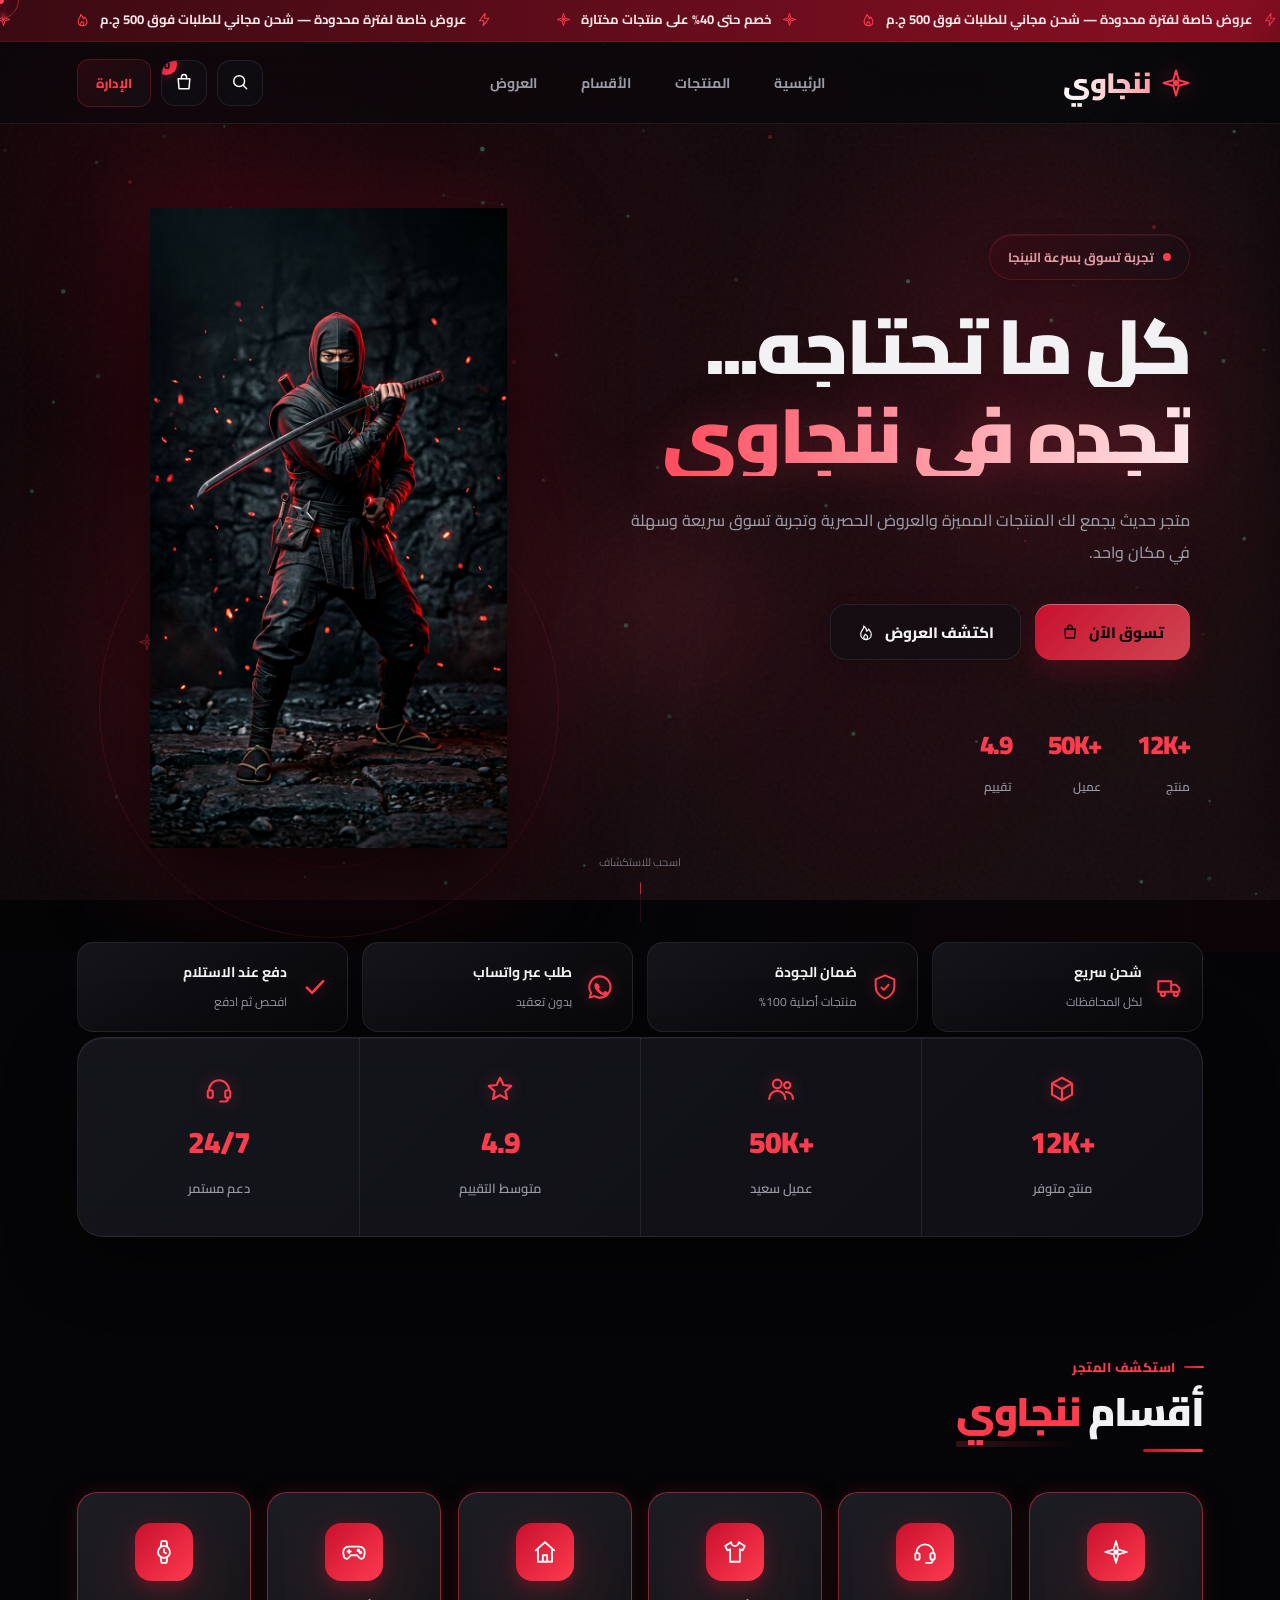
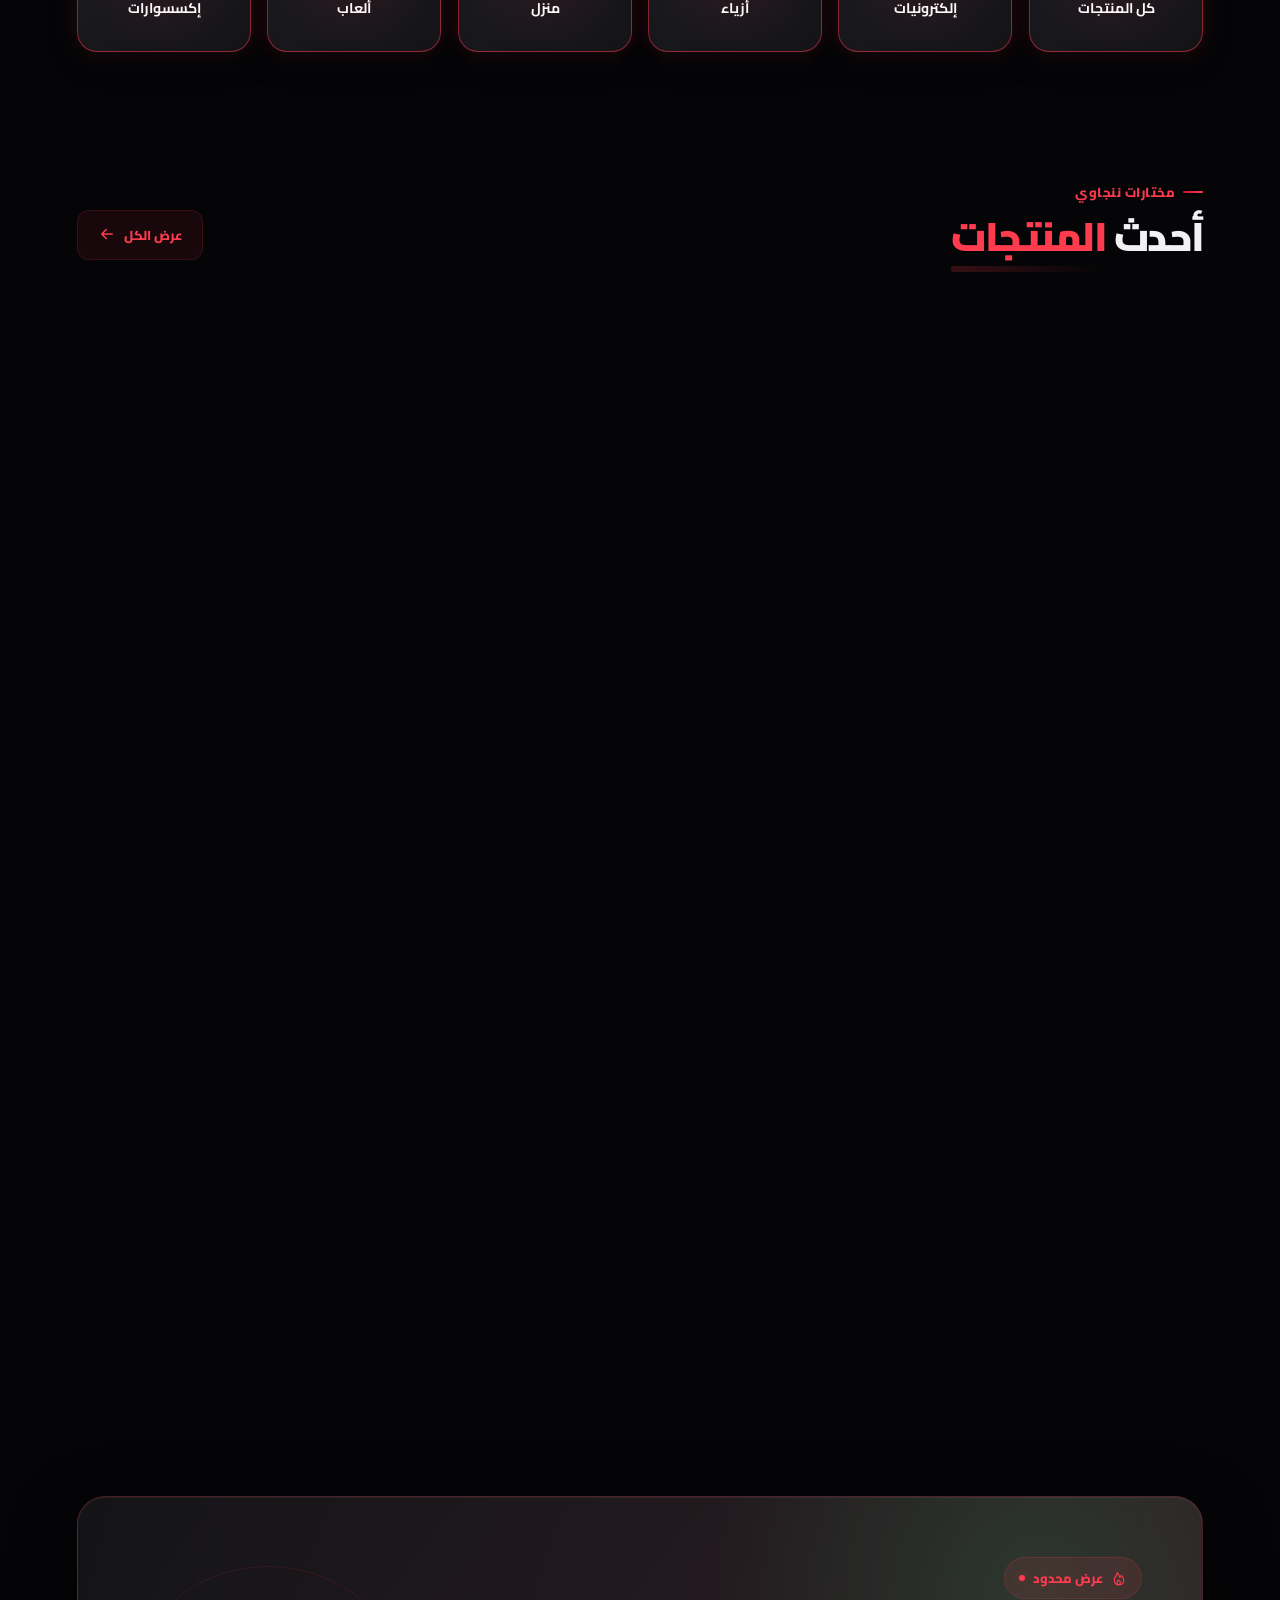
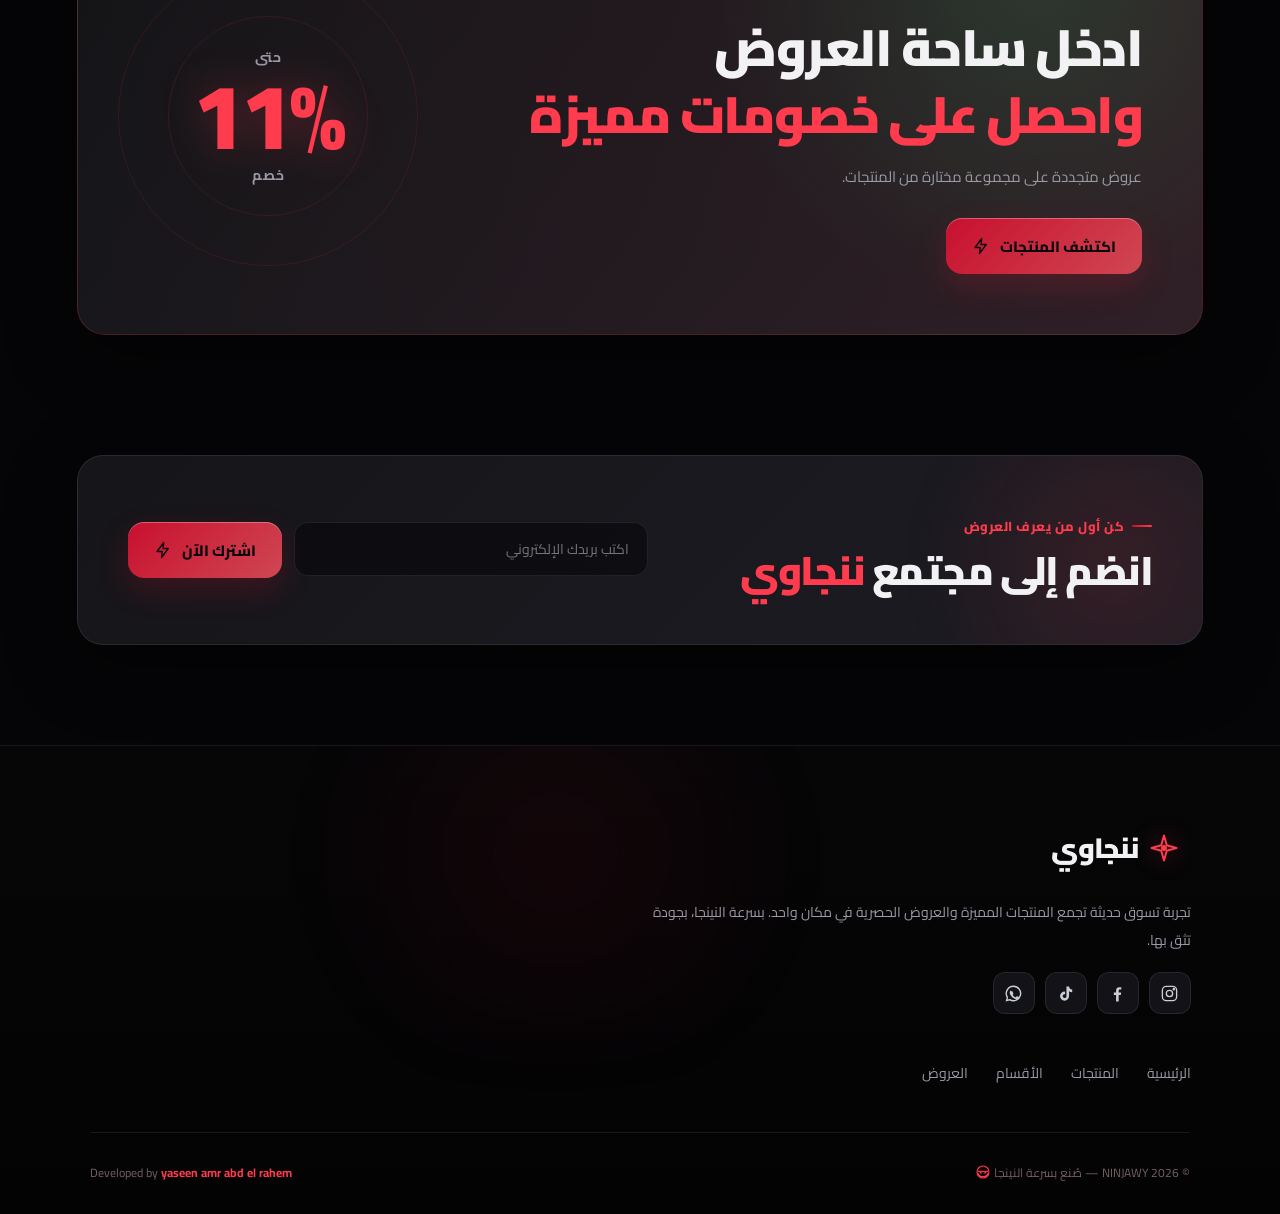
==== index.html @ 5962b6c1 "Ninja theme: SVG icon system, crimson/black palette, new hero ninja image Co-authored-by: arena-agen" ====
<!DOCTYPE html>
<html lang="ar" dir="rtl">

<head>
  <meta charset="UTF-8">
  <meta name="viewport" content="width=device-width, initial-scale=1.0">
  <meta name="description" content="ننجاوي - تجربة تسوق عصرية وسريعة بسرعة النينجا">
  <title>ننجاوي | NINJAWY - تسوق بسرعة النينجا</title>

  <link rel="preconnect" href="https://fonts.googleapis.com">
  <link rel="preconnect" href="https://fonts.gstatic.com" crossorigin>
  <link href="https://fonts.googleapis.com/css2?family=Cairo:wght@400;500;600;700;800;900&family=Tajawal:wght@400;500;700;800&display=swap" rel="stylesheet">

  <link rel="stylesheet" href="style.css">
</head>

<body>

  <!-- ICON SPRITE -->
  <svg xmlns="http://www.w3.org/2000/svg" style="display:none">
    <symbol id="i-shuriken" viewBox="0 0 24 24" fill="none" stroke="currentColor" stroke-width="1.6" stroke-linejoin="round"><path d="M12 2l2.2 7.8L22 12l-7.8 2.2L12 22l-2.2-7.8L2 12l7.8-2.2z"/><circle cx="12" cy="12" r="1.6" fill="currentColor"/></symbol>
    <symbol id="i-katana" viewBox="0 0 24 24" fill="none" stroke="currentColor" stroke-width="1.7" stroke-linecap="round" stroke-linejoin="round"><path d="M20 4L8.5 15.5"/><path d="M20 4l-1 4-10 8"/><path d="M7 13l4 4"/><path d="M8.5 15.5L4 20"/><path d="M5 17l2 2"/></symbol>
    <symbol id="i-search" viewBox="0 0 24 24" fill="none" stroke="currentColor" stroke-width="1.8" stroke-linecap="round"><circle cx="11" cy="11" r="6.5"/><path d="M20 20l-4.2-4.2"/></symbol>
    <symbol id="i-bag" viewBox="0 0 24 24" fill="none" stroke="currentColor" stroke-width="1.8" stroke-linecap="round" stroke-linejoin="round"><path d="M5 8h14l-1 12H6z"/><path d="M9 8V6a3 3 0 016 0v2"/></symbol>
    <symbol id="i-fire" viewBox="0 0 24 24" fill="none" stroke="currentColor" stroke-width="1.7" stroke-linecap="round" stroke-linejoin="round"><path d="M12 22c4 0 7-2.8 7-6.8 0-3.5-2.4-5.2-3.6-7.2-.6 1.6-1.3 2.4-2.4 3-.2-2.6-1.4-5.4-4-7 .4 3.4-1.4 4.8-2.7 6.7C5.3 12.4 5 13.8 5 15.2 5 19.2 8 22 12 22z"/><path d="M12 22c-1.8 0-3-1.3-3-3 0-1.7 1.4-2.6 2-4 .9 1 2 1.2 2.7 2.4.9 1.5-.1 4.6-1.7 4.6z"/></symbol>
    <symbol id="i-bolt" viewBox="0 0 24 24" fill="none" stroke="currentColor" stroke-width="1.8" stroke-linejoin="round"><path d="M13 2L4 14h7l-1 8 9-12h-7z"/></symbol>
    <symbol id="i-box" viewBox="0 0 24 24" fill="none" stroke="currentColor" stroke-width="1.7" stroke-linejoin="round"><path d="M12 3l8 4.5v9L12 21l-8-4.5v-9z"/><path d="M4 7.5l8 4.5 8-4.5M12 12v9"/></symbol>
    <symbol id="i-users" viewBox="0 0 24 24" fill="none" stroke="currentColor" stroke-width="1.7" stroke-linecap="round"><circle cx="9" cy="8" r="3.5"/><path d="M2.5 20a6.5 6.5 0 0113 0"/><circle cx="17" cy="9" r="2.5"/><path d="M16 14.5a5 5 0 015.5 5.5"/></symbol>
    <symbol id="i-star" viewBox="0 0 24 24" fill="none" stroke="currentColor" stroke-width="1.7" stroke-linejoin="round"><path d="M12 3l2.7 5.8 6.3.7-4.7 4.3 1.3 6.2L12 16.9 6.4 20l1.3-6.2L3 9.5l6.3-.7z"/></symbol>
    <symbol id="i-headset" viewBox="0 0 24 24" fill="none" stroke="currentColor" stroke-width="1.7" stroke-linecap="round" stroke-linejoin="round"><path d="M4 13a8 8 0 0116 0"/><rect x="3" y="13" width="4" height="6" rx="1.5"/><rect x="17" y="13" width="4" height="6" rx="1.5"/><path d="M19 19v1a2 2 0 01-2 2h-4"/></symbol>
    <symbol id="i-shirt" viewBox="0 0 24 24" fill="none" stroke="currentColor" stroke-width="1.7" stroke-linejoin="round"><path d="M8.5 3L3 6.5l2 4 2.5-1V21h9V9.5l2.5 1 2-4L15.5 3a3.5 3.5 0 01-7 0z"/></symbol>
    <symbol id="i-home" viewBox="0 0 24 24" fill="none" stroke="currentColor" stroke-width="1.7" stroke-linejoin="round"><path d="M3 11l9-8 9 8"/><path d="M5.5 9.5V21h13V9.5"/><path d="M10 21v-6h4v6"/></symbol>
    <symbol id="i-gamepad" viewBox="0 0 24 24" fill="none" stroke="currentColor" stroke-width="1.7" stroke-linecap="round" stroke-linejoin="round"><path d="M7 7h10a5 5 0 014.9 6l-.6 3.2a2.5 2.5 0 01-4.4 1.1L15 15H9l-1.9 2.3a2.5 2.5 0 01-4.4-1.1L2.1 13A5 5 0 017 7z"/><path d="M7.5 10v3M6 11.5h3"/><circle cx="16" cy="10.5" r=".8" fill="currentColor"/><circle cx="18" cy="12.5" r=".8" fill="currentColor"/></symbol>
    <symbol id="i-watch" viewBox="0 0 24 24" fill="none" stroke="currentColor" stroke-width="1.7" stroke-linecap="round" stroke-linejoin="round"><circle cx="12" cy="12" r="5.5"/><path d="M12 9.5V12l1.8 1.2"/><path d="M9 6.5L9.7 2h4.6L15 6.5M9 17.5L9.7 22h4.6l.7-4.5"/></symbol>
    <symbol id="i-lamp" viewBox="0 0 24 24" fill="none" stroke="currentColor" stroke-width="1.7" stroke-linecap="round" stroke-linejoin="round"><path d="M9 18h6M10 21h4"/><path d="M12 2a6 6 0 00-3.5 10.9c.7.5 1 1.3 1 2.1h5c0-.8.3-1.6 1-2.1A6 6 0 0012 2z"/></symbol>
    <symbol id="i-keyboard" viewBox="0 0 24 24" fill="none" stroke="currentColor" stroke-width="1.7" stroke-linecap="round" stroke-linejoin="round"><rect x="2.5" y="6" width="19" height="12" rx="2"/><path d="M6 10h.01M10 10h.01M14 10h.01M18 10h.01M6 14h.01M9 14h6M18 14h.01"/></symbol>
    <symbol id="i-handbag" viewBox="0 0 24 24" fill="none" stroke="currentColor" stroke-width="1.7" stroke-linecap="round" stroke-linejoin="round"><path d="M4 9h16l1.5 11h-19z"/><path d="M8 9V7a4 4 0 018 0v2"/><path d="M4 13h16"/></symbol>
    <symbol id="i-heart" viewBox="0 0 24 24" fill="none" stroke="currentColor" stroke-width="1.8" stroke-linejoin="round"><path d="M12 20.5s-7.5-4.6-7.5-10A4.2 4.2 0 0112 8a4.2 4.2 0 017.5 2.5c0 5.4-7.5 10-7.5 10z"/></symbol>
    <symbol id="i-plus" viewBox="0 0 24 24" fill="none" stroke="currentColor" stroke-width="2" stroke-linecap="round"><path d="M12 5v14M5 12h14"/></symbol>
    <symbol id="i-minus" viewBox="0 0 24 24" fill="none" stroke="currentColor" stroke-width="2" stroke-linecap="round"><path d="M5 12h14"/></symbol>
    <symbol id="i-trash" viewBox="0 0 24 24" fill="none" stroke="currentColor" stroke-width="1.7" stroke-linecap="round" stroke-linejoin="round"><path d="M4 7h16M9 7V4h6v3M6 7l1 13h10l1-13"/><path d="M10 11v6M14 11v6"/></symbol>
    <symbol id="i-close" viewBox="0 0 24 24" fill="none" stroke="currentColor" stroke-width="2" stroke-linecap="round"><path d="M6 6l12 12M18 6L6 18"/></symbol>
    <symbol id="i-lock" viewBox="0 0 24 24" fill="none" stroke="currentColor" stroke-width="1.7" stroke-linejoin="round"><rect x="5" y="10.5" width="14" height="10" rx="2"/><path d="M8 10.5V8a4 4 0 018 0v2.5"/><circle cx="12" cy="15.5" r="1.3" fill="currentColor"/></symbol>
    <symbol id="i-whatsapp" viewBox="0 0 24 24" fill="currentColor"><path d="M12 2a10 10 0 00-8.6 15.1L2 22l5-1.3A10 10 0 1012 2zm0 1.8a8.2 8.2 0 11-4.2 15.3l-.3-.2-3 .8.8-2.9-.2-.3A8.2 8.2 0 0112 3.8zm-3 4.4c-.2 0-.5 0-.8.4-.3.3-1 1-1 2.5s1.1 2.9 1.2 3.1c.2.2 2.1 3.3 5.2 4.5 2.6 1 3.1.8 3.6.8.6-.1 1.8-.7 2-1.4.3-.7.3-1.3.2-1.4l-.6-.3-2-1c-.3-.1-.5-.2-.7.1l-1 1.2c-.2.2-.3.2-.6.1a6.7 6.7 0 01-3.4-3c-.2-.4.3-.4.7-1.3.1-.2 0-.4 0-.5l-.9-2.2c-.3-.6-.5-.5-.7-.5H9z"/></symbol>
    <symbol id="i-arrow-left" viewBox="0 0 24 24" fill="none" stroke="currentColor" stroke-width="2" stroke-linecap="round" stroke-linejoin="round"><path d="M19 12H5M11 6l-6 6 6 6"/></symbol>
    <symbol id="i-mask" viewBox="0 0 24 24" fill="none" stroke="currentColor" stroke-width="1.7" stroke-linejoin="round"><path d="M12 3a9 9 0 00-9 9c0 5 4 9 9 9s9-4 9-9a9 9 0 00-9-9z"/><path d="M4 11h16"/><path d="M7 11.5l2 2h2M17 11.5l-2 2h-2"/><path d="M5 14c0 3 3 5 7 5s7-2 7-5"/></symbol>
    <symbol id="i-truck" viewBox="0 0 24 24" fill="none" stroke="currentColor" stroke-width="1.7" stroke-linecap="round" stroke-linejoin="round"><path d="M2 7h11v9H2zM13 10h4l3 3v3h-7z"/><circle cx="6" cy="18" r="1.8"/><circle cx="17" cy="18" r="1.8"/></symbol>
    <symbol id="i-shield" viewBox="0 0 24 24" fill="none" stroke="currentColor" stroke-width="1.7" stroke-linejoin="round"><path d="M12 2l8 3.5v6c0 5-3.5 8.5-8 10.5-4.5-2-8-5.5-8-10.5v-6z"/><path d="M8.5 12l2.5 2.5 4.5-5"/></symbol>
    <symbol id="i-mail" viewBox="0 0 24 24" fill="none" stroke="currentColor" stroke-width="1.7" stroke-linejoin="round"><rect x="3" y="5" width="18" height="14" rx="2"/><path d="M3 7l9 6 9-6"/></symbol>
    <symbol id="i-instagram" viewBox="0 0 24 24" fill="none" stroke="currentColor" stroke-width="1.7"><rect x="3" y="3" width="18" height="18" rx="5"/><circle cx="12" cy="12" r="4"/><circle cx="17.5" cy="6.5" r=".8" fill="currentColor"/></symbol>
    <symbol id="i-facebook" viewBox="0 0 24 24" fill="currentColor"><path d="M13.5 22v-8h2.7l.4-3.2h-3.1V8.7c0-.9.3-1.6 1.6-1.6h1.7V4.2c-.3 0-1.3-.1-2.5-.1-2.5 0-4.1 1.5-4.1 4.2v2.5H7.4V14h2.8v8z"/></symbol>
    <symbol id="i-tiktok" viewBox="0 0 24 24" fill="currentColor"><path d="M16.5 3c.3 2.3 1.7 3.8 4 4v3.3c-1.5 0-2.9-.5-4-1.3v6.3a5.7 5.7 0 11-5.7-5.7l.7.1v3.4a2.4 2.4 0 10 1.7 2.3V3z"/></symbol>
    <symbol id="i-check" viewBox="0 0 24 24" fill="none" stroke="currentColor" stroke-width="2.2" stroke-linecap="round" stroke-linejoin="round"><path d="M5 12.5l4.5 4.5L19 7"/></symbol>
    <symbol id="i-sparkle" viewBox="0 0 24 24" fill="currentColor"><path d="M12 2c.6 5.4 4.6 9.4 10 10-5.4.6-9.4 4.6-10 10-.6-5.4-4.6-9.4-10-10 5.4-.6 9.4-4.6 10-10z"/></symbol>
  </svg>
  

  <!-- PROGRESS -->
  <div class="scroll-progress" id="scrollProgress"></div>

  <!-- CURSOR -->
  <div class="cursor-dot" id="cursorDot"></div>
  <div class="cursor-ring" id="cursorRing"></div>

  <!-- PAGE LOADER -->
  <div class="page-loader" id="pageLoader">
    <div class="loader-content">
      <div class="loader-logo">
        <span class="loader-star"><svg class="ic" aria-hidden="true"><use href="#i-shuriken"/></svg></span>
        <span>ننجاوي</span>
      </div>
      <div class="loader-bar">
        <div class="loader-bar-fill"></div>
      </div>
      <span class="loader-text">يتم تحميل التجربة...</span>
    </div>
    <div class="loader-orbs">
      <div class="loader-orb"></div>
      <div class="loader-orb"></div>
      <div class="loader-orb"></div>
    </div>
  </div>

  <!-- BACKGROUND LAYERS -->
  <div class="site-background"></div>
  <canvas id="bgCanvas" class="bg-canvas"></canvas>
  <div class="background-grid"></div>
  <div class="bg-orbs">
    <div class="orb orb-1"></div>
    <div class="orb orb-2"></div>
    <div class="orb orb-3"></div>
    <div class="orb orb-4"></div>
  </div>
  <div class="noise-overlay"></div>
  <div class="floating-particles">
    <span></span><span></span><span></span><span></span><span></span><span></span>
  </div>

  <!-- TOP OFFER MARQUEE -->
  <div class="top-offer">
    <div class="offer-marquee">
      <div class="offer-track">
        <span><svg class="ic" aria-hidden="true"><use href="#i-bolt"/></svg> عروض خاصة لفترة محدودة — شحن مجاني للطلبات فوق 500 ج.م <svg class="ic" aria-hidden="true"><use href="#i-fire"/></svg></span>
        <span><svg class="ic" aria-hidden="true"><use href="#i-shuriken"/></svg> خصم حتى 40% على منتجات مختارة <svg class="ic" aria-hidden="true"><use href="#i-shuriken"/></svg></span>
        <span><svg class="ic" aria-hidden="true"><use href="#i-bolt"/></svg> عروض خاصة لفترة محدودة — شحن مجاني للطلبات فوق 500 ج.م <svg class="ic" aria-hidden="true"><use href="#i-fire"/></svg></span>
        <span><svg class="ic" aria-hidden="true"><use href="#i-shuriken"/></svg> خصم حتى 40% على منتجات مختارة <svg class="ic" aria-hidden="true"><use href="#i-shuriken"/></svg></span>
      </div>
    </div>
  </div>

  <!-- HEADER -->
  <header class="navbar" id="navbar">
    <div class="nav-right">
      <button class="mobile-menu-btn" id="mobileMenuBtn" aria-label="القائمة">
        <span class="burger-line"></span>
        <span class="burger-line"></span>
        <span class="burger-line"></span>
      </button>
      <a href="#home" class="brand magnetic-btn">
        <span class="brand-star"><svg class="ic" aria-hidden="true"><use href="#i-shuriken"/></svg></span>
        <span class="brand-text">ننجاوي</span>
        <div class="brand-shine"></div>
      </a>
    </div>

    <nav class="nav-links" id="navLinks">
      <a href="#home" class="nav-link"><span>الرئيسية</span><i class="nav-underline"></i></a>
      <a href="#products" class="nav-link"><span>المنتجات</span><i class="nav-underline"></i></a>
      <a href="#categories" class="nav-link"><span>الأقسام</span><i class="nav-underline"></i></a>
      <a href="#offers" class="nav-link"><span>العروض</span><i class="nav-underline"></i></a>
    </nav>

    <div class="nav-actions">
      <button class="nav-icon magnetic-btn" id="searchBtn" aria-label="بحث">
        <span class="icon-inner"><svg class="ic" aria-hidden="true"><use href="#i-search"/></svg></span>
      </button>
      <button class="nav-icon cart-button magnetic-btn" id="cartBtn" aria-label="السلة">
        <span class="icon-inner"><svg class="ic" aria-hidden="true"><use href="#i-bag"/></svg></span>
        <span class="cart-count" id="cartCount">0</span>
        <span class="cart-pulse"></span>
      </button>
      <button class="admin-nav-btn magnetic-btn" id="adminOpenBtn">
        <span>الإدارة</span>
        <span class="btn-glow"></span>
      </button>
    </div>
  </header>

  <!-- MAIN -->
  <main id="home">

    <!-- HERO -->
    <section class="hero">
      <div class="hero-glow glow-one"></div>
      <div class="hero-glow glow-two"></div>
      <div class="hero-glow glow-three"></div>

      <div class="hero-content">
        <div class="hero-text">
          <div class="hero-label reveal">
            <span class="pulse-dot"></span>
            <span>تجربة تسوق بسرعة النينجا</span>
            <span class="label-shine"></span>
          </div>

          <h1 class="hero-title">
            <span class="title-line reveal" data-delay="100">كل ما تحتاجه...</span>
            <span class="title-line accent reveal" data-delay="250">تجده في ننجاوي</span>
          </h1>

          <p class="hero-desc reveal" data-delay="400">
            متجر حديث يجمع لك المنتجات المميزة والعروض الحصرية
            وتجربة تسوق سريعة وسهلة في مكان واحد.
          </p>

          <div class="hero-buttons reveal" data-delay="550">
            <a href="#products" class="primary-btn magnetic-btn">
              <span class="btn-text">تسوق الآن</span>
              <span class="btn-icon"><svg class="ic" aria-hidden="true"><use href="#i-bag"/></svg></span>
              <span class="btn-shine"></span>
            </a>
            <a href="#offers" class="secondary-btn magnetic-btn">
              <span class="btn-text">اكتشف العروض</span>
              <span class="btn-icon"><svg class="ic" aria-hidden="true"><use href="#i-fire"/></svg></span>
              <span class="btn-shine"></span>
            </a>
          </div>

          <div class="hero-mini-stats reveal" data-delay="700">
            <div class="mini-stat">
              <strong data-count="12">+12K</strong>
              <span>منتج</span>
              <div class="stat-bar"></div>
            </div>
            <div class="mini-stat">
              <strong data-count="50">+50K</strong>
              <span>عميل</span>
              <div class="stat-bar"></div>
            </div>
            <div class="mini-stat">
              <strong>4.9</strong>
              <span>تقييم</span>
              <div class="stat-bar"></div>
            </div>
          </div>
        </div>

        <!-- NINJA SCENE -->
        <div class="ninja-scene reveal" data-delay="300">
          <div class="ninja-light"></div>
          <div class="ninja-rings">
            <div class="ring"></div>
            <div class="ring"></div>
            <div class="ring"></div>
          </div>
          <div class="ninja-float-icons">
            <span class="float-icon"><svg class="ic" aria-hidden="true"><use href="#i-shuriken"/></svg></span>
            <span class="float-icon"><svg class="ic" aria-hidden="true"><use href="#i-katana"/></svg></span>
            <span class="float-icon"><svg class="ic" aria-hidden="true"><use href="#i-shuriken"/></svg></span>
          </div>
          <!-- Placeholder ninja with CSS art if image fails -->
          <div class="ninja-fallback">
            <div class="ninja-silhouette"><svg class="ic" aria-hidden="true"><use href="#i-mask"/></svg></div>
            <div class="ninja-glow-text">NINJA</div>
          </div>
          <img src="assets/ninja-hero.png" class="ninja-image" alt="نينجا ننجاوي" onerror="this.style.display='none'">
          <div class="ninja-floor"></div>
          <div class="ninja-shadow"></div>
        </div>
      </div>

      <div class="hero-scroll-hint">
        <span>اسحب للاستكشاف</span>
        <div class="scroll-line">
          <div class="scroll-dot"></div>
        </div>
      </div>
    </section>

    <!-- TRUST BADGES -->
    <section class="trust-strip reveal">
      <div class="trust-item"><svg class="ic-lg" aria-hidden="true"><use href="#i-truck"/></svg><div><strong>شحن سريع</strong><span>لكل المحافظات</span></div></div>
      <div class="trust-item"><svg class="ic-lg" aria-hidden="true"><use href="#i-shield"/></svg><div><strong>ضمان الجودة</strong><span>منتجات أصلية 100%</span></div></div>
      <div class="trust-item"><svg class="ic-lg" aria-hidden="true"><use href="#i-whatsapp"/></svg><div><strong>طلب عبر واتساب</strong><span>بدون تعقيد</span></div></div>
      <div class="trust-item"><svg class="ic-lg" aria-hidden="true"><use href="#i-check"/></svg><div><strong>دفع عند الاستلام</strong><span>افحص ثم ادفع</span></div></div>
    </section>

    <!-- STATS -->
    <section class="stats-section">
      <div class="stat-box reveal" data-delay="0">
        <div class="stat-icon"><svg class="ic" aria-hidden="true"><use href="#i-box"/></svg></div>
        <strong data-count="12000">+12K</strong>
        <span>منتج متوفر</span>
        <div class="stat-hover-glow"></div>
      </div>
      <div class="stat-box reveal" data-delay="100">
        <div class="stat-icon"><svg class="ic" aria-hidden="true"><use href="#i-users"/></svg></div>
        <strong data-count="50000">+50K</strong>
        <span>عميل سعيد</span>
        <div class="stat-hover-glow"></div>
      </div>
      <div class="stat-box reveal" data-delay="200">
        <div class="stat-icon"><svg class="ic" aria-hidden="true"><use href="#i-star"/></svg></div>
        <strong>4.9</strong>
        <span>متوسط التقييم</span>
        <div class="stat-hover-glow"></div>
      </div>
      <div class="stat-box reveal" data-delay="300">
        <div class="stat-icon"><svg class="ic" aria-hidden="true"><use href="#i-headset"/></svg></div>
        <strong>24/7</strong>
        <span>دعم مستمر</span>
        <div class="stat-hover-glow"></div>
      </div>
    </section>

    <!-- CATEGORIES -->
    <section class="section" id="categories">
      <div class="section-title">
        <span class="section-small reveal">استكشف المتجر</span>
        <h2 class="reveal" data-delay="100">أقسام <em>ننجاوي</em></h2>
        <div class="title-line-deco reveal" data-delay="200"></div>
      </div>

      <div class="categories-grid" id="categoriesGrid">
        <button class="category-card active reveal" data-category="الكل" data-delay="0">
          <span class="category-icon"><svg class="ic" aria-hidden="true"><use href="#i-shuriken"/></svg></span>
          <span>كل المنتجات</span>
          <div class="card-shine"></div>
          <div class="card-glow"></div>
        </button>
        <button class="category-card reveal" data-category="إلكترونيات" data-delay="80">
          <span class="category-icon"><svg class="ic" aria-hidden="true"><use href="#i-headset"/></svg></span>
          <span>إلكترونيات</span>
          <div class="card-shine"></div>
          <div class="card-glow"></div>
        </button>
        <button class="category-card reveal" data-category="أزياء" data-delay="160">
          <span class="category-icon"><svg class="ic" aria-hidden="true"><use href="#i-shirt"/></svg></span>
          <span>أزياء</span>
          <div class="card-shine"></div>
          <div class="card-glow"></div>
        </button>
        <button class="category-card reveal" data-category="منزل" data-delay="240">
          <span class="category-icon"><svg class="ic" aria-hidden="true"><use href="#i-home"/></svg></span>
          <span>منزل</span>
          <div class="card-shine"></div>
          <div class="card-glow"></div>
        </button>
        <button class="category-card reveal" data-category="ألعاب" data-delay="320">
          <span class="category-icon"><svg class="ic" aria-hidden="true"><use href="#i-gamepad"/></svg></span>
          <span>ألعاب</span>
          <div class="card-shine"></div>
          <div class="card-glow"></div>
        </button>
        <button class="category-card reveal" data-category="إكسسوارات" data-delay="400">
          <span class="category-icon"><svg class="ic" aria-hidden="true"><use href="#i-watch"/></svg></span>
          <span>إكسسوارات</span>
          <div class="card-shine"></div>
          <div class="card-glow"></div>
        </button>
      </div>
    </section>

    <!-- PRODUCTS -->
    <section class="section products-section" id="products">
      <div class="products-header">
        <div>
          <span class="section-small reveal">مختارات ننجاوي</span>
          <h2 class="reveal" data-delay="100">أحدث <em>المنتجات</em></h2>
        </div>
        <button class="show-all-btn magnetic-btn reveal" id="showAllBtn" data-delay="200">
          <span>عرض الكل</span>
          <span class="arrow"><svg class="ic" aria-hidden="true"><use href="#i-arrow-left"/></svg></span>
        </button>
      </div>
      <div class="products-grid" id="productsGrid"></div>
    </section>

    <!-- OFFERS -->
    <section class="offer-section" id="offers">
      <div class="offer-bg-anim"></div>
      <div class="offer-content">
        <span class="offer-tag reveal"><svg class="ic" aria-hidden="true"><use href="#i-fire"/></svg> عرض محدود <span class="tag-pulse"></span></span>
        <h2 class="reveal" data-delay="100">ادخل ساحة العروض <span>واحصل على خصومات مميزة</span></h2>
        <p class="reveal" data-delay="200">عروض متجددة على مجموعة مختارة من المنتجات.</p>
        <a href="#products" class="primary-btn magnetic-btn reveal" data-delay="300">
          <span class="btn-text">اكتشف المنتجات</span>
          <span class="btn-icon"><svg class="ic" aria-hidden="true"><use href="#i-bolt"/></svg></span>
          <span class="btn-shine"></span>
        </a>
      </div>
      <div class="offer-number reveal" data-delay="400">
        <span class="offer-up">حتى</span>
        <strong class="offer-percent"><span data-count="40">40</span>%</strong>
        <span class="offer-down">خصم</span>
        <div class="offer-circle"></div>
        <div class="offer-circle-2"></div>
      </div>
    </section>

    <!-- NEWSLETTER -->
    <section class="newsletter">
      <div class="newsletter-glow"></div>
      <div class="newsletter-content reveal">
        <span class="section-small">كن أول من يعرف العروض</span>
        <h2>انضم إلى مجتمع <em>ننجاوي</em></h2>
      </div>
      <form id="newsletterForm" class="newsletter-form reveal" data-delay="200">
        <div class="input-wrapper">
          <input type="email" id="newsletterEmail" placeholder="اكتب بريدك الإلكتروني" required>
          <span class="input-focus-border"></span>
        </div>
        <button type="submit" class="primary-btn magnetic-btn">
          <span class="btn-text">اشترك الآن</span>
          <span class="btn-icon"><svg class="ic" aria-hidden="true"><use href="#i-bolt"/></svg></span>
          <span class="btn-shine"></span>
        </button>
      </form>
    </section>

  </main>

  <!-- FOOTER -->
  <footer>
    <div class="footer-glow"></div>
    <div class="footer-brand reveal">
      <div class="brand">
        <span class="brand-star"><svg class="ic" aria-hidden="true"><use href="#i-shuriken"/></svg></span>
        ننجاوي
      </div>
      <p>تجربة تسوق حديثة تجمع المنتجات المميزة والعروض الحصرية في مكان واحد. بسرعة النينجا، بجودة تثق بها.</p>
      <div class="footer-socials">
        <a href="#" class="social-btn" aria-label="Instagram"><svg class="ic" aria-hidden="true"><use href="#i-instagram"/></svg></a>
        <a href="#" class="social-btn" aria-label="Facebook"><svg class="ic" aria-hidden="true"><use href="#i-facebook"/></svg></a>
        <a href="#" class="social-btn" aria-label="TikTok"><svg class="ic" aria-hidden="true"><use href="#i-tiktok"/></svg></a>
        <a href="#" class="social-btn" aria-label="WhatsApp"><svg class="ic" aria-hidden="true"><use href="#i-whatsapp"/></svg></a>
      </div>
    </div>
    <div class="footer-links reveal" data-delay="100">
      <a href="#home" class="footer-link"><span>الرئيسية</span></a>
      <a href="#products" class="footer-link"><span>المنتجات</span></a>
      <a href="#categories" class="footer-link"><span>الأقسام</span></a>
      <a href="#offers" class="footer-link"><span>العروض</span></a>
    </div>
    <div class="footer-bottom">
      <span>© 2026 NINJAWY — صُنع بسرعة النينجا <svg class="ic" aria-hidden="true"><use href="#i-mask"/></svg></span>
      <span class="developer">Developed by <strong>yaseen amr abd el rahem</strong></span>
    </div>
  </footer>

  <!-- OVERLAY -->
  <div class="overlay" id="overlay"></div>

  <!-- SEARCH -->
  <div class="search-modal" id="searchModal">
    <div class="search-window">
      <div class="modal-top">
        <h3>البحث عن منتج</h3>
        <button class="close-modal magnetic-btn" id="closeSearchBtn"><svg class="ic" aria-hidden="true"><use href="#i-close"/></svg></button>
      </div>
      <div class="input-wrapper">
        <input type="text" id="searchInput" placeholder="اكتب اسم المنتج...">
        <span class="input-focus-border"></span>
      </div>
      <div class="search-results" id="searchResults"></div>
    </div>
  </div>

  <!-- CART -->
  <aside class="cart-panel" id="cartPanel">
    <div class="cart-header">
      <div>
        <span class="cart-label">سلة المشتريات</span>
        <h3>حقيبة ننجاوي <svg class="ic" aria-hidden="true"><use href="#i-bag"/></svg></h3>
      </div>
      <button id="closeCartBtn" class="close-modal magnetic-btn"><svg class="ic" aria-hidden="true"><use href="#i-close"/></svg></button>
    </div>
    <div class="cart-items" id="cartItems"></div>
    <div class="customer-section">
      <h3>بيانات الطلب</h3>
      <div class="customer-fields">
        <div class="input-wrapper"><input type="text" id="customerName" placeholder="الاسم بالكامل"><span class="input-focus-border"></span></div>
        <div class="input-wrapper"><input type="tel" id="customerPhone" placeholder="رقم الهاتف"><span class="input-focus-border"></span></div>
        <div class="input-wrapper"><input type="tel" id="customerExtraPhone" placeholder="رقم هاتف إضافي (اختياري)"><span class="input-focus-border"></span></div>
        <div class="input-wrapper"><input type="text" id="customerCity" placeholder="المحافظة / المدينة"><span class="input-focus-border"></span></div>
        <div class="input-wrapper"><textarea id="customerAddress" placeholder="العنوان بالتفصيل"></textarea><span class="input-focus-border"></span></div>
        <div class="input-wrapper"><textarea id="customerNotes" placeholder="ملاحظات إضافية على الطلب (اختياري)"></textarea><span class="input-focus-border"></span></div>
      </div>
    </div>
    <div class="cart-footer">
      <div class="cart-total">
        <span>الإجمالي</span>
        <strong><span id="cartTotal">0</span> ج.م</strong>
      </div>
      <button class="clear-cart-btn magnetic-btn" id="clearCartBtn">تفريغ السلة</button>
      <button class="primary-btn checkout-btn magnetic-btn" id="checkoutBtn">
        <span class="btn-text">إتمام الطلب عبر واتساب</span>
        <span class="btn-icon"><svg class="ic" aria-hidden="true"><use href="#i-whatsapp"/></svg></span>
        <span class="btn-shine"></span>
      </button>
    </div>
  </aside>

  <!-- ADMIN LOGIN -->
  <div class="admin-modal" id="adminLoginModal">
    <div class="admin-window">
      <div class="modal-top">
        <div>
          <span class="admin-small">NINJAWY CONTROL</span>
          <h3>تسجيل دخول الإدارة</h3>
        </div>
        <button class="close-modal magnetic-btn" id="closeAdminLogin"><svg class="ic" aria-hidden="true"><use href="#i-close"/></svg></button>
      </div>
      <form id="adminLoginForm" class="admin-login-form">
        <div class="input-wrapper"><input type="text" id="adminUsername" placeholder="اسم المستخدم" required><span class="input-focus-border"></span></div>
        <div class="input-wrapper"><input type="password" id="adminPassword" placeholder="كلمة المرور" required><span class="input-focus-border"></span></div>
        <button type="submit" class="primary-btn magnetic-btn"><span class="btn-text">دخول لوحة الإدارة</span><span class="btn-icon"><svg class="ic" aria-hidden="true"><use href="#i-lock"/></svg></span><span class="btn-shine"></span></button>
      </form>
      <p class="login-error" id="loginError"></p>
    </div>
  </div>

  <!-- ADMIN PANEL -->
  <div class="admin-modal" id="adminPanel">
    <div class="admin-dashboard">
      <div class="modal-top">
        <div>
          <span class="admin-small">NINJAWY ADMIN PANEL</span>
          <h2>إدارة المنتجات</h2>
        </div>
        <div class="admin-actions">
          <button id="logoutAdminBtn" class="logout-btn magnetic-btn">تسجيل الخروج</button>
          <button class="close-modal magnetic-btn" id="closeAdminPanel"><svg class="ic" aria-hidden="true"><use href="#i-close"/></svg></button>
        </div>
      </div>
      <div class="admin-content">
        <div class="admin-card">
          <h3>إضافة منتج جديد</h3>
          <form id="addProductForm" class="product-form">
            <div class="input-wrapper"><input type="text" id="productName" placeholder="اسم المنتج" required><span class="input-focus-border"></span></div>
            <div class="input-wrapper"><textarea id="productDescription" placeholder="وصف المنتج" required></textarea><span class="input-focus-border"></span></div>
            <div class="input-wrapper"><input type="number" id="productPrice" placeholder="سعر المنتج بالجنيه" required><span class="input-focus-border"></span></div>
            <select id="productCategory" required>
              <option value="">اختر القسم</option>
              <option value="إلكترونيات">إلكترونيات</option>
              <option value="أزياء">أزياء</option>
              <option value="منزل">منزل</option>
              <option value="ألعاب">ألعاب</option>
              <option value="إكسسوارات">إكسسوارات</option>
            </select>
            <input type="file" id="productImage" accept="image/*">
            <div class="image-preview" id="imagePreview">معاينة الصورة</div>
            <button type="submit" class="primary-btn magnetic-btn"><span class="btn-text">إضافة المنتج</span><span class="btn-icon"><svg class="ic" aria-hidden="true"><use href="#i-plus"/></svg></span><span class="btn-shine"></span></button>
          </form>
        </div>
        <div class="admin-card">
          <h3>المنتجات الحالية</h3>
          <div class="admin-products" id="adminProductsList"></div>
        </div>
      </div>
    </div>
  </div>

  <!-- TOAST -->
  <div class="toast" id="toast"></div>

  <script src="script.js"></script>
</body>
</html>
---- style.css ----
:root{
  --bg:#0c0c0f;
  --bg-deep:#050507;
  --surface:#131317;
  --surface-light:#1a1a20;
  --surface-hover:#22222a;
  --primary:#c8102e;
  --primary-light:#ff3b4e;
  --primary-glow:rgba(255,59,78,.4);
  --primary-dark:#7a0a1c;
  --steel:#c9ced6;
  --text:#f2f2f4;
  --muted:#9a9aa6;
  --border:rgba(201,206,214,.10);
  --border-strong:rgba(255,59,78,.35);
  --shadow:0 20px 70px rgba(0,0,0,.45);
  --radius:22px;
  --ease-out: cubic-bezier(.2,.8,.2,1);
  --ease-spring: cubic-bezier(.34,1.56,.64,1);
}

/* RESET */
*{box-sizing:border-box;margin:0;padding:0}
html{scroll-behavior:smooth;scroll-padding-top:90px}
body{
  font-family:"Cairo","Tajawal",sans-serif;
  background:var(--bg-deep);
  color:var(--text);
  overflow-x:hidden;
  cursor:none;
}
@media(pointer:coarse){ body{cursor:auto} .cursor-dot,.cursor-ring{display:none!important} }
button,input,textarea,select{font-family:inherit}
button{cursor:none}
a{text-decoration:none;color:inherit}
img{display:block;max-width:100%}

/* SCROLL PROGRESS */
.scroll-progress{
  position:fixed;top:0;left:0;height:3px;width:0%;
  background:linear-gradient(90deg,var(--primary),var(--primary-light),#ffe6e9);
  z-index:9999;box-shadow:0 0 15px var(--primary-glow);
  transition:width .1s linear;
}

/* CURSOR */
.cursor-dot{
  position:fixed;top:0;left:0;width:8px;height:8px;
  background:var(--primary-light);border-radius:50%;
  pointer-events:none;z-index:99999;
  transform:translate(-50%,-50%);
  transition:transform .15s var(--ease-out), background .2s;
  box-shadow:0 0 12px var(--primary-glow);
  mix-blend-mode:screen;
}
.cursor-ring{
  position:fixed;top:0;left:0;width:38px;height:38px;
  border:1.5px solid rgba(255,59,78,.5);
  border-radius:50%;pointer-events:none;z-index:99998;
  transform:translate(-50%,-50%);
  transition:width .3s var(--ease-out),height .3s var(--ease-out),border-color .3s,background .3s,transform .15s;
  backdrop-filter:blur(2px);
}
.cursor-ring.hover{
  width:68px;height:68px;
  background:rgba(255,59,78,.08);
  border-color:var(--primary-light);
  border-width:2px;
}
.cursor-ring.active{
  transform:translate(-50%,-50%) scale(.8);
  background:rgba(255,59,78,.15);
}

/* PAGE LOADER */
.page-loader{
  position:fixed;inset:0;z-index:10000;
  background:radial-gradient(circle at 30% 20%,rgba(150,14,36,.2),transparent 40%),radial-gradient(circle at 80% 80%,rgba(110,8,26,.25),transparent 40%),#050507;
  display:flex;align-items:center;justify-content:center;
  transition:opacity .8s var(--ease-out),visibility .8s;
}
.page-loader.hidden{opacity:0;visibility:hidden;pointer-events:none}
.loader-content{display:flex;flex-direction:column;align-items:center;gap:22px;z-index:2}
.loader-logo{font-size:42px;font-weight:900;display:flex;align-items:center;gap:12px;letter-spacing:-1px}
.loader-logo .loader-star{color:var(--primary-light);animation:starSpin 2s linear infinite;filter:drop-shadow(0 0 12px var(--primary-glow))}
.loader-bar{width:180px;height:4px;background:rgba(255,255,255,.08);border-radius:50px;overflow:hidden;position:relative}
.loader-bar-fill{position:absolute;inset:0;width:0%;background:linear-gradient(90deg,var(--primary),var(--primary-light));border-radius:50px;animation:loaderFill 1.8s var(--ease-out) forwards;box-shadow:0 0 10px var(--primary-glow)}
.loader-text{font-size:12px;color:var(--muted);letter-spacing:1px;animation:textPulse 1.5s ease-in-out infinite}
.loader-orbs{position:absolute;inset:0;pointer-events:none;overflow:hidden}
.loader-orb{position:absolute;width:300px;height:300px;border-radius:50%;background:radial-gradient(circle,rgba(255,59,78,.15),transparent 70%);filter:blur(10px);animation:orbFloat 6s ease-in-out infinite}
.loader-orb:nth-child(1){top:10%;left:15%;animation-delay:0s}
.loader-orb:nth-child(2){bottom:15%;right:10%;width:400px;height:400px;animation-delay:1s}
.loader-orb:nth-child(3){top:50%;left:50%;width:200px;height:200px;animation-delay:2s}

/* BACKGROUND */
.site-background{
  position:fixed;inset:0;z-index:-5;
  background:
    radial-gradient(circle at 15% 20%,rgba(150,14,36,.18),transparent 32%),
    radial-gradient(circle at 85% 15%,rgba(110,8,26,.18),transparent 28%),
    radial-gradient(circle at 50% 100%,rgba(200,16,46,.08),transparent 50%),
    linear-gradient(135deg,#050507,#0e0e10 50%,#050507);
  background-size:200% 200%;
  animation:gradientShift 18s ease infinite;
}
.bg-canvas{position:fixed;inset:0;z-index:-4;width:100%;height:100%;pointer-events:none;opacity:.6}
.background-grid{
  position:fixed;inset:0;z-index:-3;opacity:.18;pointer-events:none;
  background-image:
    linear-gradient(rgba(201,206,214,.06) 1px,transparent 1px),
    linear-gradient(90deg,rgba(201,206,214,.06) 1px,transparent 1px);
  background-size:72px 72px;
  mask-image:linear-gradient(to bottom,black 20%,transparent 90%);
  animation:gridMove 60s linear infinite;
}
.bg-orbs{position:fixed;inset:0;z-index:-2;pointer-events:none;overflow:hidden}
.orb{position:absolute;border-radius:50%;filter:blur(40px);mix-blend-mode:screen;opacity:.5}
.orb-1{width:520px;height:520px;background:radial-gradient(circle,rgba(200,16,46,.22),transparent 70%);top:-10%;left:-8%;animation:orbFloat 12s ease-in-out infinite}
.orb-2{width:600px;height:600px;background:radial-gradient(circle,rgba(122,10,28,.2),transparent 70%);top:30%;right:-15%;animation:orbFloat 14s ease-in-out infinite reverse}
.orb-3{width:400px;height:400px;background:radial-gradient(circle,rgba(255,59,78,.15),transparent 70%);bottom:10%;left:20%;animation:orbFloat 10s ease-in-out infinite}
.orb-4{width:700px;height:700px;background:radial-gradient(circle,rgba(90,8,24,.3),transparent 70%);bottom:-20%;right:5%;animation:orbFloat 16s ease-in-out infinite}
.noise-overlay{position:fixed;inset:0;z-index:-1;pointer-events:none;opacity:.035;background-image:url("data:image/svg+xml,%3Csvg viewBox='0 0 256 256' xmlns='http://www.w3.org/2000/svg'%3E%3Cfilter id='noise'%3E%3CfeTurbulence type='fractalNoise' baseFrequency='0.9' numOctaves='4' stitchTiles='stitch'/%3E%3C/filter%3E%3Crect width='100%25' height='100%25' filter='url(%23noise)'/%3E%3C/svg%3E")}
.floating-particles{position:fixed;inset:0;z-index:-1;pointer-events:none}
.floating-particles span{position:absolute;width:4px;height:4px;background:var(--primary-light);border-radius:50%;opacity:.3;box-shadow:0 0 8px var(--primary-glow);animation:particleFloat linear infinite}
.floating-particles span:nth-child(1){left:10%;top:20%;animation-duration:22s;animation-delay:0s}
.floating-particles span:nth-child(2){left:25%;top:70%;animation-duration:18s;animation-delay:2s;width:3px;height:3px}
.floating-particles span:nth-child(3){left:60%;top:15%;animation-duration:25s;animation-delay:1s}
.floating-particles span:nth-child(4){left:80%;top:60%;animation-duration:20s;animation-delay:3s;width:2px;height:2px}
.floating-particles span:nth-child(5){left:40%;top:40%;animation-duration:28s;animation-delay:0.5s}
.floating-particles span:nth-child(6){left:90%;top:25%;animation-duration:16s;animation-delay:4s}

/* TOP OFFER MARQUEE */
.top-offer{
  min-height:42px;display:flex;align-items:center;overflow:hidden;
  background:linear-gradient(90deg,#3a0a12,#8c0f24,#3a0a12);
  background-size:200% 100%;animation:gradientShift 6s ease infinite;
  color:#ffe6e9;font-size:13px;font-weight:700;position:relative;z-index:101;
  border-bottom:1px solid rgba(255,59,78,.15);
}
.offer-marquee{width:100%;overflow:hidden;white-space:nowrap}
.offer-track{display:inline-flex;gap:60px;animation:marquee 30s linear infinite;will-change:transform}
.offer-track span{display:inline-flex;align-items:center;gap:8px}

/* NAVBAR */
.navbar{
  position:sticky;top:0;z-index:100;height:82px;padding:0 6%;
  display:flex;align-items:center;justify-content:space-between;
  background:rgba(8,8,11,.72);backdrop-filter:blur(22px) saturate(1.4);
  border-bottom:1px solid var(--border);
  transition:height .4s var(--ease-out),background .4s,box-shadow .4s,border-color .4s;
}
.navbar.scrolled{height:70px;background:rgba(8,8,11,.92);box-shadow:0 10px 40px rgba(0,0,0,.35);border-color:var(--border-strong)}
.nav-right{display:flex;align-items:center;gap:14px}
.brand{position:relative;display:flex;align-items:center;gap:10px;font-size:28px;font-weight:900;letter-spacing:-1px;overflow:hidden;border-radius:14px;padding:6px 12px;transition:transform .3s var(--ease-out)}
.brand-star{color:var(--primary-light);font-size:30px;filter:drop-shadow(0 0 12px var(--primary-glow));animation:starSpin 8s linear infinite;transition:transform .3s}
.brand:hover .brand-star{transform:rotate(180deg) scale(1.2)}
.brand-text{position:relative;z-index:1;background:linear-gradient(90deg,#fff,var(--primary-light));-webkit-background-clip:text;background-clip:text;color:transparent;background-size:200% 100%;animation:gradientShift 4s ease infinite}
.brand-shine{position:absolute;inset:0;background:linear-gradient(100deg,transparent 20%,rgba(255,59,78,.15) 50%,transparent 80%);transform:translateX(-100%);transition:transform .8s var(--ease-out)}
.brand:hover .brand-shine{transform:translateX(100%)}
.nav-links{display:flex;align-items:center;gap:8px}
.nav-link{position:relative;padding:10px 18px;color:var(--muted);font-size:14px;font-weight:700;border-radius:12px;overflow:hidden;transition:color .3s,background .3s,transform .3s var(--ease-out)}
.nav-link span{position:relative;z-index:1}
.nav-underline{position:absolute;bottom:4px;right:18px;left:18px;height:2px;background:linear-gradient(90deg,var(--primary),var(--primary-light));transform:scaleX(0);transform-origin:right;transition:transform .4s var(--ease-out);border-radius:2px}
.nav-link:hover{color:var(--text);background:rgba(255,59,78,.08);transform:translateY(-2px)}
.nav-link:hover .nav-underline{transform:scaleX(1);transform-origin:left}
.nav-link.active{color:var(--primary-light);background:rgba(255,59,78,.12)}
.nav-link.active .nav-underline{transform:scaleX(1)}
.nav-actions{display:flex;align-items:center;gap:10px}
.nav-icon{
  position:relative;width:46px;height:46px;border-radius:14px;border:1px solid var(--border);
  background:rgba(14,14,19,.8);color:white;font-size:17px;transition:transform .3s var(--ease-spring),background .3s,border-color .3s,box-shadow .3s;
  display:grid;place-items:center;overflow:hidden;isolation:isolate;
}
.nav-icon::before{content:"";position:absolute;inset:0;background:radial-gradient(circle at center,rgba(255,59,78,.2),transparent 70%);opacity:0;transition:opacity .3s}
.nav-icon:hover{transform:translateY(-3px) scale(1.05);background:#1e1e25;border-color:rgba(255,59,78,.45);box-shadow:0 8px 25px rgba(0,0,0,.3),0 0 20px rgba(255,59,78,.15)}
.nav-icon:hover::before{opacity:1}
.icon-inner{position:relative;z-index:1;transition:transform .3s var(--ease-spring)}
.nav-icon:hover .icon-inner{transform:scale(1.15) rotate(5deg)}
.cart-count{
  position:absolute;top:-7px;left:-6px;min-width:21px;height:21px;display:grid;place-items:center;border-radius:50px;
  background:linear-gradient(135deg,var(--primary),var(--primary-light));color:#131216;font-size:11px;font-weight:900;
  box-shadow:0 0 12px var(--primary-glow);animation:countPulse 2s ease-in-out infinite;
}
.cart-pulse{position:absolute;inset:0;border-radius:14px;border:1px solid var(--primary-light);opacity:0;pointer-events:none}
.cart-button.has-items .cart-pulse{animation:pulseRing 2s ease-out infinite}
.admin-nav-btn{
  position:relative;padding:11px 18px;border-radius:12px;border:1px solid rgba(255,59,78,.22);
  background:linear-gradient(135deg,rgba(60,10,20,.6),rgba(18,18,24,.6));color:var(--primary-light);font-weight:800;font-size:13px;
  overflow:hidden;transition:transform .3s var(--ease-out),border-color .3s,box-shadow .3s,background .3s;
}
.admin-nav-btn .btn-glow{position:absolute;inset:0;background:linear-gradient(90deg,transparent,rgba(255,59,78,.2),transparent);transform:translateX(-100%);transition:transform .6s}
.admin-nav-btn:hover{transform:translateY(-2px);border-color:var(--primary-light);box-shadow:0 8px 20px rgba(0,0,0,.25),0 0 15px rgba(255,59,78,.15);background:rgba(60,10,20,.8)}
.admin-nav-btn:hover .btn-glow{transform:translateX(100%)}
.mobile-menu-btn{
  display:none;width:44px;height:44px;border-radius:12px;border:1px solid var(--border);background:#131216;color:white;
  flex-direction:column;align-items:center;justify-content:center;gap:5px;transition:background .3s,transform .3s;
}
.burger-line{width:18px;height:2px;background:var(--primary-light);border-radius:2px;transition:transform .3s,opacity .3s,width .3s}
.mobile-menu-btn:hover{background:#1a1a20;transform:scale(1.05)}
.mobile-menu-btn.active .burger-line:nth-child(1){transform:translateY(7px) rotate(45deg)}
.mobile-menu-btn.active .burger-line:nth-child(2){opacity:0;width:0}
.mobile-menu-btn.active .burger-line:nth-child(3){transform:translateY(-7px) rotate(-45deg)}

/* HERO */
.hero{
  min-height:92vh;position:relative;overflow:hidden;display:flex;align-items:center;padding:70px 7% 90px;
}
.hero::before{
  content:"";position:absolute;inset:0;
  background:linear-gradient(100deg,rgba(0,0,0,.2),transparent 55%,rgba(122,10,28,.08));
  pointer-events:none;
}
.hero-glow{position:absolute;border-radius:50%;filter:blur(40px);pointer-events:none;mix-blend-mode:screen}
.glow-one{width:600px;height:600px;background:radial-gradient(circle,rgba(200,16,46,.18),transparent 70%);top:-10%;right:-5%;animation:glowFloat 8s ease-in-out infinite}
.glow-two{width:500px;height:500px;background:radial-gradient(circle,rgba(122,10,28,.15),transparent 70%);bottom:5%;left:-8%;animation:glowFloat 10s ease-in-out infinite reverse}
.glow-three{width:300px;height:300px;background:radial-gradient(circle,rgba(255,59,78,.12),transparent 70%);top:40%;left:40%;animation:glowFloat 7s ease-in-out infinite}
.hero-content{
  position:relative;z-index:2;width:100%;max-width:1400px;margin:auto;
  display:grid;grid-template-columns:1.1fr .9fr;align-items:center;gap:40px;
}
.hero-label{
  position:relative;width:max-content;display:flex;align-items:center;gap:9px;
  padding:10px 18px;border-radius:50px;border:1px solid rgba(255,59,78,.18);
  background:linear-gradient(135deg,rgba(60,10,20,.6),rgba(18,18,24,.5));backdrop-filter:blur(10px);
  color:#dd9ba1;font-size:13px;font-weight:700;margin-bottom:26px;overflow:hidden;
  box-shadow:0 4px 20px rgba(0,0,0,.15),inset 0 1px 0 rgba(255,255,255,.05);
  transition:transform .3s var(--ease-out),border-color .3s;
}
.hero-label:hover{transform:translateY(-2px) scale(1.02);border-color:rgba(255,59,78,.35)}
.label-shine{position:absolute;inset:0;background:linear-gradient(90deg,transparent,rgba(255,59,78,.15),transparent);transform:translateX(-100%);animation:shineMove 3s ease-in-out infinite}
.pulse-dot{width:8px;height:8px;border-radius:50%;background:var(--primary-light);box-shadow:0 0 0 0 rgba(255,59,78,.55);animation:pulse 1.8s infinite;flex-shrink:0}
.hero-title{font-size:clamp(42px,6vw,86px);line-height:1.05;font-weight:900;letter-spacing:-3px}
.title-line{display:block;overflow:hidden;position:relative}
.title-line.accent{
  margin-top:8px;background:linear-gradient(90deg,var(--primary-light),#ffe6e9,var(--primary-light));
  background-size:200% 100%;background-clip:text;-webkit-background-clip:text;color:transparent;
  animation:gradientShift 5s ease infinite;filter:drop-shadow(0 0 20px rgba(255,59,78,.25));
}
.hero-desc{max-width:600px;margin-top:28px;color:var(--muted);line-height:2;font-size:16px;font-weight:500}
.hero-buttons{display:flex;gap:14px;margin-top:36px;flex-wrap:wrap}
.primary-btn,.secondary-btn{
  position:relative;min-height:56px;padding:0 26px;border-radius:16px;display:inline-flex;align-items:center;justify-content:center;gap:10px;
  font-weight:800;font-size:15px;overflow:hidden;isolation:isolate;transition:transform .3s var(--ease-spring),box-shadow .3s,background .3s,border-color .3s;
  border:none;will-change:transform;
}
.primary-btn{
  background:linear-gradient(135deg,#c8102e,#d04753);color:#09090b;
  box-shadow:0 12px 30px rgba(200,16,46,.22),inset 0 1px 0 rgba(255,255,255,.3);
}
.primary-btn .btn-shine{
  position:absolute;inset:0;background:linear-gradient(100deg,transparent 30%,rgba(255,255,255,.35) 50%,transparent 70%);
  transform:translateX(-100%);transition:transform .6s var(--ease-out);z-index:1;
}
.primary-btn:hover{transform:translateY(-4px) scale(1.02);box-shadow:0 20px 45px rgba(200,16,46,.32),0 0 25px rgba(255,59,78,.2)}
.primary-btn:hover .btn-shine{transform:translateX(100%)}
.primary-btn:active{transform:translateY(-1px) scale(.98)}
.secondary-btn{
  border:1px solid var(--border);background:rgba(14,14,19,.6);backdrop-filter:blur(12px);color:var(--text);
  box-shadow:0 4px 20px rgba(0,0,0,.15);
}
.secondary-btn .btn-shine{position:absolute;inset:0;background:linear-gradient(100deg,transparent,rgba(255,59,78,.15),transparent);transform:translateX(-100%);transition:transform .6s}
.secondary-btn:hover{transform:translateY(-4px) scale(1.02);border-color:rgba(255,59,78,.45);background:#1b1b20;box-shadow:0 12px 30px rgba(0,0,0,.2),0 0 20px rgba(255,59,78,.1)}
.secondary-btn:hover .btn-shine{transform:translateX(100%)}
.btn-text,.btn-icon{position:relative;z-index:2}
.btn-icon{transition:transform .3s var(--ease-spring)}
.primary-btn:hover .btn-icon,.secondary-btn:hover .btn-icon{transform:scale(1.2) rotate(8deg)}

.hero-mini-stats{display:flex;gap:36px;margin-top:48px}
.mini-stat{position:relative;display:flex;flex-direction:column;gap:6px;padding:12px 0;transition:transform .3s var(--ease-out)}
.mini-stat:hover{transform:translateY(-3px)}
.mini-stat strong{color:var(--primary-light);font-size:26px;font-weight:900;letter-spacing:-1px}
.mini-stat span{color:var(--muted);font-size:12px;font-weight:600}
.stat-bar{height:2px;width:0%;background:linear-gradient(90deg,var(--primary),var(--primary-light));border-radius:2px;margin-top:4px;transition:width .8s var(--ease-out) .5s}
.mini-stat:hover .stat-bar{width:100%}

/* NINJA SCENE */
.ninja-scene{position:relative;min-height:620px;display:flex;align-items:flex-end;justify-content:center;perspective:1000px}
.ninja-light{
  position:absolute;width:460px;height:460px;border-radius:50%;
  background:radial-gradient(circle,rgba(200,16,46,.24),rgba(25,100,60,.08) 40%,transparent 70%);
  filter:blur(18px);bottom:70px;animation:lightBreath 5s ease-in-out infinite alternate;
}
.ninja-rings{position:absolute;bottom:140px;left:50%;transform:translateX(-50%);pointer-events:none}
.ring{position:absolute;border:1px solid rgba(255,59,78,.15);border-radius:50%;left:50%;top:50%;transform:translate(-50%,-50%)}
.ring:nth-child(1){width:200px;height:200px;animation:ringPulse 3s ease-out infinite}
.ring:nth-child(2){width:320px;height:320px;animation:ringPulse 3s ease-out infinite .8s}
.ring:nth-child(3){width:460px;height:460px;animation:ringPulse 3s ease-out infinite 1.6s}
.ninja-float-icons{position:absolute;inset:0;pointer-events:none}
.float-icon{position:absolute;color:var(--primary-light);font-size:14px;opacity:.6;animation:floatIcon 6s ease-in-out infinite}
.float-icon:nth-child(1){top:15%;left:20%;animation-delay:0s}
.float-icon:nth-child(2){top:25%;right:15%;animation-delay:1s;font-size:18px}
.float-icon:nth-child(3){bottom:30%;left:10%;animation-delay:2s}
.ninja-image{
  position:relative;z-index:3;width:min(100%,560px);max-height:640px;object-fit:contain;object-position:center bottom;
  filter:drop-shadow(0 35px 35px rgba(0,0,0,.7)) drop-shadow(0 0 35px rgba(255,59,78,.2));
  animation:ninjaEnter 1.2s var(--ease-out) both, ninjaFloat 6s ease-in-out infinite 1.2s;
  transition:transform .4s var(--ease-out),filter .4s;
  transform-style:preserve-3d;
}
.ninja-scene:hover .ninja-image{filter:drop-shadow(0 45px 45px rgba(0,0,0,.8)) drop-shadow(0 0 45px rgba(255,59,78,.3));transform:translateY(-8px) scale(1.02)}
.ninja-fallback{position:absolute;z-index:3;bottom:80px;display:flex;flex-direction:column;align-items:center;gap:12px;animation:ninjaFloat 6s ease-in-out infinite}
.ninja-silhouette{font-size:120px;filter:drop-shadow(0 0 30px rgba(255,59,78,.4));animation:ninjaEnter 1s var(--ease-out) both}
.ninja-glow-text{font-size:42px;font-weight:900;letter-spacing:8px;color:rgba(255,59,78,.15);margin-top:-20px}
.ninja-floor{
  position:absolute;bottom:25px;width:68%;height:55px;border-radius:50%;
  background:radial-gradient(ellipse,rgba(0,0,0,.65),transparent 70%);filter:blur(12px);
  animation:floorScale 6s ease-in-out infinite;
}
.ninja-shadow{position:absolute;bottom:30px;width:50%;height:30px;background:radial-gradient(ellipse,rgba(0,0,0,.5),transparent 70%);filter:blur(8px);border-radius:50%;z-index:2}
.hero-scroll-hint{position:absolute;bottom:30px;left:50%;transform:translateX(-50%);display:flex;flex-direction:column;align-items:center;gap:10px;color:var(--muted);font-size:11px;z-index:3;opacity:.7;animation:scrollHint 2s ease-in-out infinite}
.scroll-line{width:1px;height:40px;background:rgba(255,59,78,.2);position:relative;overflow:hidden;border-radius:2px}
.scroll-dot{position:absolute;top:0;left:0;width:100%;height:12px;background:var(--primary-light);border-radius:2px;animation:scrollDot 2s ease-in-out infinite;box-shadow:0 0 8px var(--primary-glow)}

/* STATS */
.stats-section{
  width:min(1180px,88%);margin:-35px auto 110px;position:relative;z-index:5;
  display:grid;grid-template-columns:repeat(4,1fr);
  background:linear-gradient(135deg,rgba(24,24,31,.85),rgba(16,16,22,.9));
  border:1px solid var(--border);border-radius:26px;backdrop-filter:blur(20px) saturate(1.3);
  box-shadow:var(--shadow),inset 0 1px 0 rgba(255,255,255,.06);overflow:hidden;
}
.stat-box{position:relative;padding:36px 20px;text-align:center;border-left:1px solid var(--border);overflow:hidden;transition:background .3s,transform .3s var(--ease-out)}
.stat-box:last-child{border-left:none}
.stat-box:hover{background:rgba(255,59,78,.06);transform:translateY(-2px)}
.stat-icon{font-size:22px;margin-bottom:10px;filter:drop-shadow(0 0 8px var(--primary-glow));transition:transform .3s var(--ease-spring)}
.stat-box:hover .stat-icon{transform:scale(1.3) rotate(8deg)}
.stat-box strong{display:block;color:var(--primary-light);font-size:30px;font-weight:900;letter-spacing:-1px}
.stat-box span{color:var(--muted);font-size:13px;font-weight:600;margin-top:6px;display:block}
.stat-hover-glow{position:absolute;inset:0;background:radial-gradient(circle at center,rgba(255,59,78,.12),transparent 70%);opacity:0;transition:opacity .3s}
.stat-box:hover .stat-hover-glow{opacity:1}

/* SECTIONS */
.section{width:min(1200px,88%);margin:0 auto 120px;position:relative}
.section-title{margin-bottom:40px}
.section-small{color:var(--primary-light);font-size:13px;font-weight:800;letter-spacing:.5px;display:inline-flex;align-items:center;gap:8px}
.section-small::before{content:"";width:20px;height:2px;background:linear-gradient(90deg,var(--primary),var(--primary-light));border-radius:2px;display:inline-block}
.section h2,.newsletter h2{margin-top:10px;font-size:40px;font-weight:900;letter-spacing:-1.5px;line-height:1.15}
.section h2 em,.newsletter h2 em{color:var(--primary-light);font-style:normal;position:relative}
.section h2 em::after{content:"";position:absolute;bottom:2px;right:0;left:0;height:6px;background:linear-gradient(90deg,rgba(255,59,78,.2),transparent);border-radius:2px;z-index:-1}
.title-line-deco{width:60px;height:3px;background:linear-gradient(90deg,var(--primary),var(--primary-light));border-radius:3px;margin-top:14px}

/* CATEGORIES */
.categories-grid{display:grid;grid-template-columns:repeat(6,1fr);gap:16px}
.category-card{
  position:relative;min-height:160px;display:flex;flex-direction:column;align-items:center;justify-content:center;gap:14px;
  border-radius:20px;border:1px solid var(--border);
  background:linear-gradient(145deg,rgba(22,22,28,.9),rgba(8,8,11,.95));
  color:var(--muted);font-weight:700;font-size:14px;overflow:hidden;isolation:isolate;
  transition:transform .4s var(--ease-spring),border-color .4s,background .4s,color .3s,box-shadow .4s;
  will-change:transform;
}
.category-icon{
  width:58px;height:58px;display:grid;place-items:center;border-radius:16px;background:#17171d;
  font-size:24px;transition:transform .4s var(--ease-spring),background .4s,color .4s,box-shadow .4s;position:relative;z-index:1;
}
.card-shine{position:absolute;inset:0;background:linear-gradient(105deg,transparent 30%,rgba(255,255,255,.08) 50%,transparent 70%);transform:translateX(-100%);transition:transform .6s var(--ease-out);z-index:2;pointer-events:none}
.card-glow{position:absolute;inset:0;background:radial-gradient(circle at center,rgba(255,59,78,.15),transparent 70%);opacity:0;transition:opacity .4s;z-index:0}
.category-card:hover{transform:translateY(-8px) scale(1.02);border-color:rgba(255,59,78,.45);color:white;background:linear-gradient(145deg,#1c1c23,#0c0c10);box-shadow:0 18px 40px rgba(0,0,0,.3),0 0 25px rgba(255,59,78,.12)}
.category-card:hover .card-shine{transform:translateX(100%)}
.category-card:hover .card-glow{opacity:1}
.category-card:hover .category-icon{transform:scale(1.15) rotate(5deg);background:linear-gradient(135deg,#c8102e,#ff3b4e);color:#ffffff;box-shadow:0 8px 20px rgba(200,16,46,.3)}
.category-card.active{transform:translateY(-5px);border-color:rgba(255,59,78,.5);color:white;background:linear-gradient(145deg,#1c1c23,#141417);box-shadow:0 12px 30px rgba(0,0,0,.25),0 0 20px rgba(255,59,78,.15)}
.category-card.active .category-icon{background:linear-gradient(135deg,#c8102e,#ff3b4e);color:#ffffff;box-shadow:0 6px 16px rgba(200,16,46,.35)}
.category-card.active .card-glow{opacity:.6}

/* PRODUCTS */
.products-header{display:flex;align-items:flex-end;justify-content:space-between;margin-bottom:38px;flex-wrap:wrap;gap:16px}
.show-all-btn{
  position:relative;padding:12px 20px;border:none;background:rgba(255,59,78,.08);border:1px solid rgba(255,59,78,.15);
  color:var(--primary-light);font-weight:800;font-size:13px;border-radius:12px;overflow:hidden;
  display:inline-flex;align-items:center;gap:8px;transition:transform .3s var(--ease-out),background .3s,border-color .3s,box-shadow .3s;
}
.show-all-btn:hover{transform:translateY(-3px);background:rgba(255,59,78,.15);border-color:rgba(255,59,78,.4);box-shadow:0 8px 20px rgba(0,0,0,.15)}
.show-all-btn .arrow{transition:transform .3s var(--ease-spring)}
.show-all-btn:hover .arrow{transform:translateX(-6px)}
.products-grid{display:grid;grid-template-columns:repeat(auto-fill,minmax(270px,1fr));gap:24px}
.product-card{
  position:relative;overflow:hidden;border-radius:22px;border:1px solid var(--border);
  background:linear-gradient(145deg,#17161a,#0c0c0f);transition:transform .45s var(--ease-out),border-color .4s,box-shadow .4s,background .4s;
  will-change:transform;transform-style:preserve-3d;
}
.product-card:hover{transform:translateY(-10px) scale(1.01);border-color:rgba(255,59,78,.38);box-shadow:0 28px 65px rgba(0,0,0,.38),0 0 30px rgba(255,59,78,.12)}
.product-card::before{content:"";position:absolute;inset:0;background:linear-gradient(115deg,transparent 30%,rgba(255,59,78,.06) 50%,transparent 70%);transform:translateX(-100%);transition:transform .7s var(--ease-out);z-index:3;pointer-events:none}
.product-card:hover::before{transform:translateX(100%)}
.product-image-box{position:relative;height:240px;overflow:hidden;background:radial-gradient(circle at center,#1a1a1f,#100f12)}
.product-image{width:100%;height:100%;object-fit:cover;transition:transform .6s var(--ease-out),filter .6s}
.product-card:hover .product-image{transform:scale(1.1) rotate(1deg);filter:brightness(1.05) saturate(1.1)}
.product-placeholder{width:100%;height:100%;display:grid;place-items:center;font-size:64px;background:linear-gradient(135deg,#131317,#1a1a20);transition:transform .6s var(--ease-out)}
.product-card:hover .product-placeholder{transform:scale(1.1)}
.product-badge{
  position:absolute;top:14px;right:14px;padding:7px 12px;border-radius:50px;
  background:rgba(4,20,11,.82);backdrop-filter:blur(12px);border:1px solid rgba(255,59,78,.15);
  color:var(--primary-light);font-size:11px;font-weight:800;z-index:2;transition:transform .3s var(--ease-spring),background .3s;
}
.product-card:hover .product-badge{transform:scale(1.05) translateY(-2px);background:rgba(4,20,11,.95)}
.favorite-btn{
  position:absolute;top:13px;left:13px;width:42px;height:42px;border-radius:50%;border:1px solid rgba(255,255,255,.12);
  background:rgba(3,13,8,.75);backdrop-filter:blur(10px);color:white;font-size:20px;transition:transform .3s var(--ease-spring),background .3s,color .3s,border-color .3s,box-shadow .3s;z-index:2;
  display:grid;place-items:center;
}
.favorite-btn:hover{transform:scale(1.15);background:rgba(255,255,255,.1);border-color:rgba(255,255,255,.2)}
.favorite-btn.active{color:#ff6580;background:rgba(255,101,128,.15);border-color:rgba(255,101,128,.3);transform:scale(1.1);box-shadow:0 0 15px rgba(255,101,128,.25);animation:heartPop .5s var(--ease-spring)}
.product-info{padding:22px;position:relative;z-index:1}
.product-category{color:var(--primary-light);font-size:11px;font-weight:800;letter-spacing:.5px;text-transform:uppercase;opacity:.9}
.product-info h3{margin-top:8px;font-size:17px;font-weight:800;line-height:1.4;transition:color .3s}
.product-card:hover .product-info h3{color:var(--primary-light)}
.product-description{min-height:44px;margin-top:10px;color:var(--muted);font-size:12.5px;line-height:1.9}
.product-price-row{display:flex;align-items:center;justify-content:space-between;gap:10px;margin-top:18px}
.product-price{color:var(--primary-light);font-size:21px;font-weight:900;letter-spacing:-.5px}
.add-btn{
  width:100%;min-height:50px;margin-top:18px;border:none;border-radius:14px;position:relative;overflow:hidden;
  background:linear-gradient(135deg,#222228,#3a1018);color:#fad7db;font-weight:800;font-size:14px;
  transition:transform .25s var(--ease-spring),background .3s,box-shadow .3s,color .3s;isolation:isolate;
}
.add-btn::before{content:"";position:absolute;inset:0;background:linear-gradient(135deg,#7a0a1c,#c8102e);opacity:0;transition:opacity .3s;z-index:-1}
.add-btn:hover{transform:translateY(-3px);box-shadow:0 12px 25px rgba(0,0,0,.25),0 0 15px rgba(200,16,46,.2);color:white}
.add-btn:hover::before{opacity:1}
.add-btn:active{transform:translateY(-1px) scale(.98)}
.add-btn.added{animation:productAdded .6s var(--ease-spring)}
.add-btn::after{content:"";position:absolute;width:12px;height:12px;border-radius:50%;left:50%;top:50%;background:rgba(255,255,255,.35);transform:translate(-50%,-50%) scale(0);opacity:0}
.add-btn.added::after{animation:ripple .65s ease-out}

/* OFFERS */
.offer-section{
  width:min(1200px,88%);margin:0 auto 120px;min-height:380px;padding:60px;
  display:flex;align-items:center;justify-content:space-between;gap:40px;overflow:hidden;position:relative;
  border-radius:28px;border:1px solid rgba(255,59,78,.22);
  background:radial-gradient(circle at 85% 20%,rgba(42,157,92,.22),transparent 32%),linear-gradient(135deg,#141417,#1e1d23);
  box-shadow:var(--shadow),inset 0 1px 0 rgba(255,255,255,.06);
}
.offer-bg-anim{position:absolute;inset:0;background:linear-gradient(100deg,transparent,rgba(255,59,78,.08),transparent);background-size:200% 100%;animation:shineMove 4s ease-in-out infinite;pointer-events:none}
.offer-content{max-width:650px;position:relative;z-index:1}
.offer-tag{display:inline-flex;align-items:center;gap:8px;color:var(--primary-light);font-size:13px;font-weight:800;background:rgba(255,59,78,.1);border:1px solid rgba(255,59,78,.18);padding:8px 14px;border-radius:50px;position:relative;overflow:hidden}
.tag-pulse{width:6px;height:6px;background:var(--primary-light);border-radius:50%;animation:pulse 1.5s infinite;box-shadow:0 0 8px var(--primary-glow)}
.offer-section h2{margin-top:18px;font-size:clamp(32px,4vw,54px);line-height:1.2;font-weight:900;letter-spacing:-1.5px}
.offer-section h2 span{display:block;color:var(--primary-light);margin-top:6px}
.offer-section p{margin:18px 0 28px;color:var(--muted);font-size:15px;line-height:1.8}
.offer-number{position:relative;min-width:260px;display:flex;flex-direction:column;align-items:center;color:var(--muted);z-index:1}
.offer-number .offer-up,.offer-down{font-size:14px;font-weight:700;letter-spacing:1px}
.offer-percent{font-size:92px;line-height:1;color:var(--primary-light);font-weight:900;letter-spacing:-3px;filter:drop-shadow(0 0 20px rgba(255,59,78,.3));animation:offerFloat 3s ease-in-out infinite}
.offer-circle,.offer-circle-2{position:absolute;border:1px solid rgba(255,59,78,.12);border-radius:50%;pointer-events:none}
.offer-circle{width:200px;height:200px;top:50%;left:50%;transform:translate(-50%,-50%);animation:ringPulse 3s ease-out infinite}
.offer-circle-2{width:300px;height:300px;top:50%;left:50%;transform:translate(-50%,-50%);animation:ringPulse 3s ease-out infinite .8s}

/* NEWSLETTER */
.newsletter{
  width:min(1200px,88%);margin:0 auto 100px;padding:50px;position:relative;
  display:flex;align-items:center;justify-content:space-between;gap:30px;
  border-radius:26px;border:1px solid var(--border);background:linear-gradient(135deg,#161519,#1c1c23);
  overflow:hidden;box-shadow:var(--shadow);
}
.newsletter-glow{position:absolute;width:400px;height:400px;background:radial-gradient(circle,rgba(255,59,78,.12),transparent 70%);top:-50%;right:-10%;filter:blur(20px);pointer-events:none;animation:glowFloat 8s ease-in-out infinite}
.newsletter-content{position:relative;z-index:1}
.newsletter-form{display:flex;gap:12px;width:min(100%,520px);position:relative;z-index:1}
.input-wrapper{position:relative;flex:1}
.newsletter input,.search-window input,.admin-login-form input,.customer-fields input,.customer-fields textarea,.product-form input,.product-form textarea,.product-form select{
  width:100%;min-height:54px;padding:0 18px;border-radius:14px;border:1px solid var(--border);outline:none;background:rgba(12,12,16,.8);backdrop-filter:blur(10px);color:white;
  transition:border-color .3s,box-shadow .3s,background .3s,transform .3s var(--ease-out);font-size:14px;
}
.newsletter input:focus,.search-window input:focus,.customer-fields input:focus,.customer-fields textarea:focus,.product-form input:focus,.product-form textarea:focus,.product-form select:focus{
  border-color:var(--primary-light);box-shadow:0 0 0 3px rgba(255,59,78,.15),0 4px 20px rgba(0,0,0,.15);background:#0c0c10;transform:translateY(-1px);
}
.input-focus-border{position:absolute;bottom:0;right:0;left:0;height:2px;background:linear-gradient(90deg,var(--primary),var(--primary-light));transform:scaleX(0);transition:transform .4s var(--ease-out);border-radius:0 0 14px 14px;transform-origin:right}
.input-wrapper:focus-within .input-focus-border{transform:scaleX(1);transform-origin:left}
.customer-fields textarea,.product-form textarea{min-height:80px;padding:14px 18px;resize:vertical}

/* FOOTER */
footer{position:relative;padding:70px 7% 30px;border-top:1px solid var(--border);background:linear-gradient(to bottom,#060607,#030304);overflow:hidden}
.footer-glow{position:absolute;width:600px;height:400px;background:radial-gradient(circle,rgba(200,16,46,.08),transparent 70%);top:-20%;left:20%;filter:blur(30px);pointer-events:none}
.footer-brand{position:relative;z-index:1}
.footer-brand p{max-width:540px;margin-top:18px;color:var(--muted);line-height:2;font-size:14px}
.footer-socials{display:flex;gap:10px;margin-top:20px}
.social-dot{width:36px;height:36px;border-radius:12px;background:rgba(255,59,78,.08);border:1px solid var(--border);display:grid;place-items:center;transition:transform .3s var(--ease-spring),background .3s,border-color .3s}
.social-dot:hover{transform:translateY(-3px) scale(1.1);background:rgba(255,59,78,.15);border-color:var(--primary-light)}
.footer-links{display:flex;flex-wrap:wrap;gap:28px;margin:40px 0;color:var(--muted);font-size:14px;position:relative;z-index:1}
.footer-link{position:relative;padding:6px 0;overflow:hidden;transition:color .3s}
.footer-link span{position:relative;z-index:1;transition:transform .3s var(--ease-out);display:inline-block}
.footer-link::after{content:"";position:absolute;bottom:0;right:0;width:100%;height:1px;background:var(--primary-light);transform:scaleX(0);transform-origin:right;transition:transform .4s var(--ease-out)}
.footer-link:hover{color:var(--primary-light)}
.footer-link:hover span{transform:translateY(-2px)}
.footer-link:hover::after{transform:scaleX(1);transform-origin:left}
.footer-bottom{padding-top:28px;border-top:1px solid var(--border);display:flex;justify-content:space-between;gap:20px;color:#766062;font-size:12px;position:relative;z-index:1}
.developer strong{color:var(--primary-light);position:relative}
.developer strong::after{content:"";position:absolute;bottom:-2px;right:0;left:0;height:1px;background:var(--primary-light);transform:scaleX(0);transition:transform .3s}
.developer:hover strong::after{transform:scaleX(1)}

/* OVERLAY */
.overlay{position:fixed;inset:0;z-index:200;background:rgba(0,0,0,.65);backdrop-filter:blur(8px) saturate(1.2);opacity:0;visibility:hidden;transition:opacity .4s var(--ease-out),visibility .4s,backdrop-filter .4s}
.overlay.show{opacity:1;visibility:visible}

/* CART */
.cart-panel{
  position:fixed;top:0;right:-460px;z-index:300;width:min(430px,100%);height:100vh;display:flex;flex-direction:column;
  background:linear-gradient(to bottom,#0c0c0f,#08080b);border-left:1px solid var(--border);
  box-shadow:-20px 0 80px rgba(0,0,0,.5);transition:transform .5s var(--ease-out),right .5s var(--ease-out);will-change:transform;
}
.cart-panel.open{right:0;transform:translateX(0);animation:cartSlideIn .5s var(--ease-out)}
.cart-panel.closing{animation:cartSlideOut .4s var(--ease-out) forwards}
.cart-header{padding:26px;display:flex;align-items:center;justify-content:space-between;border-bottom:1px solid var(--border);background:rgba(255,59,78,.03)}
.cart-label{color:var(--primary-light);font-size:11px;font-weight:800;letter-spacing:1px}
.cart-items{flex:1;overflow-y:auto;padding:18px;scrollbar-width:thin;scrollbar-color:var(--primary) transparent}
.cart-items::-webkit-scrollbar{width:6px}
.cart-items::-webkit-scrollbar-thumb{background:var(--primary);border-radius:10px}
.cart-empty{padding:60px 20px;text-align:center;color:var(--muted);display:flex;flex-direction:column;align-items:center;gap:14px;animation:fadeIn .6s var(--ease-out)}
.cart-empty::before{content:"🥷";font-size:48px;filter:drop-shadow(0 0 15px var(--primary-glow));animation:ninjaFloat 3s ease-in-out infinite}
.cart-item{display:flex;gap:14px;padding:14px 0;border-bottom:1px solid rgba(201,206,214,.08);animation:slideInRight .4s var(--ease-out) both;transition:background .3s,transform .3s}
.cart-item:hover{background:rgba(255,59,78,.04);transform:translateX(-4px);border-radius:12px;padding-left:8px;padding-right:8px}
.cart-item-image{width:64px;height:64px;border-radius:12px;object-fit:cover;background:#17171c;flex-shrink:0;transition:transform .3s var(--ease-spring)}
.cart-item:hover .cart-item-image{transform:scale(1.08) rotate(2deg)}
.cart-item-info{flex:1}
.cart-item-info h4{font-size:13.5px;font-weight:700;line-height:1.4}
.cart-item-info strong{color:var(--primary-light);font-size:13px;display:block;margin-top:4px}
.cart-controls{display:flex;align-items:center;gap:8px;margin-top:10px}
.qty-btn{width:28px;height:28px;border:none;border-radius:8px;background:linear-gradient(135deg,#242329,#3a1018);color:white;font-weight:800;transition:transform .2s var(--ease-spring),background .3s,box-shadow .3s;display:grid;place-items:center}
.qty-btn:hover{transform:scale(1.15);background:#7a0a1c;box-shadow:0 4px 12px rgba(0,0,0,.2)}
.qty-btn:active{transform:scale(.9)}
.remove-cart-item{margin-right:auto;border:none;background:transparent;color:#d86a77;font-size:12px;font-weight:700;padding:6px 10px;border-radius:8px;transition:background .3s,color .3s,transform .3s}
.remove-cart-item:hover{background:rgba(216,106,119,.12);color:#ff8a96;transform:translateY(-1px)}
.customer-section{padding:22px;border-top:1px solid var(--border);max-height:42vh;overflow-y:auto;background:rgba(0,0,0,.15)}
.customer-section h3{margin-bottom:16px;font-size:16px;font-weight:800}
.customer-fields{display:grid;gap:12px}
.cart-footer{padding:22px;border-top:1px solid var(--border);background:linear-gradient(to top,#08080b,#0c0c0f)}
.cart-total{display:flex;justify-content:space-between;align-items:center;margin-bottom:16px;padding:14px 16px;background:rgba(255,59,78,.06);border:1px solid rgba(255,59,78,.12);border-radius:14px}
.cart-total span{color:var(--muted);font-weight:700}
.cart-total strong{color:var(--primary-light);font-size:22px;font-weight:900}
.clear-cart-btn{width:100%;padding:12px;margin-bottom:12px;border:1px solid rgba(216,106,119,.15);border-radius:12px;background:rgba(216,106,119,.06);color:#d77b83;font-weight:700;transition:transform .3s var(--ease-out),background .3s,border-color .3s}
.clear-cart-btn:hover{transform:translateY(-2px);background:rgba(216,106,119,.12);border-color:rgba(216,106,119,.25)}
.checkout-btn{width:100%;min-height:56px;box-shadow:0 12px 30px rgba(200,16,46,.25)}

/* MODALS */
.search-modal,.admin-modal{
  position:fixed;inset:0;z-index:400;display:none;align-items:center;justify-content:center;padding:20px;
  background:rgba(0,0,0,.75);backdrop-filter:blur(12px) saturate(1.2);
}
.search-modal.show,.admin-modal.show{display:flex;animation:modalBgIn .4s var(--ease-out)}
.search-window,.admin-window{
  width:min(600px,100%);padding:28px;border-radius:24px;border:1px solid var(--border);
  background:linear-gradient(145deg,#101013,#131317);box-shadow:var(--shadow),0 0 40px rgba(255,59,78,.08);
  animation:modalIn .5s var(--ease-spring);position:relative;overflow:hidden;
}
.search-window::before,.admin-window::before{content:"";position:absolute;top:0;right:0;left:0;height:1px;background:linear-gradient(90deg,transparent,var(--primary-light),transparent);opacity:.6}
.modal-top{display:flex;align-items:center;justify-content:space-between;gap:15px;margin-bottom:22px}
.close-modal{
  width:42px;height:42px;border:none;border-radius:12px;background:rgba(22,22,28,.8);border:1px solid var(--border);
  color:white;font-size:22px;display:grid;place-items:center;transition:transform .3s var(--ease-spring),background .3s,border-color .3s,box-shadow .3s;
}
.close-modal:hover{transform:rotate(90deg) scale(1.1);background:#17171c;border-color:var(--border-strong);box-shadow:0 4px 15px rgba(0,0,0,.2)}
.search-results{display:grid;gap:10px;margin-top:18px;max-height:320px;overflow-y:auto}
.search-result{
  padding:14px 16px;border-radius:12px;background:linear-gradient(135deg,#18181c,#1c1c20);border:1px solid var(--border);
  color:var(--muted);transition:transform .3s var(--ease-out),background .3s,border-color .3s,color .3s;cursor:pointer;
}
.search-result:hover{transform:translateY(-2px) translateX(-4px);background:#1a1a20;border-color:rgba(255,59,78,.25);color:white;box-shadow:0 8px 20px rgba(0,0,0,.15)}
.admin-login-form{display:grid;gap:14px}
.login-error{margin-top:14px;color:#e5727d;font-size:13px;min-height:18px;font-weight:600}
.admin-dashboard{
  width:min(1100px,100%);max-height:92vh;overflow:auto;padding:28px;border-radius:26px;border:1px solid var(--border);
  background:linear-gradient(145deg,#0c0c0f,#100f12);box-shadow:var(--shadow);animation:modalIn .5s var(--ease-spring);
}
.admin-dashboard::-webkit-scrollbar{width:8px}
.admin-dashboard::-webkit-scrollbar-thumb{background:var(--primary);border-radius:10px}
.admin-small{color:var(--primary-light);font-size:11px;letter-spacing:1.5px;font-weight:800}
.admin-actions{display:flex;gap:10px}
.logout-btn{padding:0 16px;min-height:42px;border-radius:12px;border:1px solid rgba(255,100,120,.15);background:linear-gradient(135deg,#422028,#4a252d);color:#ffbac3;font-weight:700;transition:transform .3s var(--ease-out),background .3s,box-shadow .3s}
.logout-btn:hover{transform:translateY(-2px);box-shadow:0 8px 20px rgba(0,0,0,.2)}
.admin-content{display:grid;grid-template-columns:380px 1fr;gap:22px;margin-top:24px}
.admin-card{padding:22px;border-radius:20px;border:1px solid var(--border);background:linear-gradient(145deg,#131317,#18181c);box-shadow:inset 0 1px 0 rgba(255,255,255,.04)}
.admin-card h3{margin-bottom:20px;font-size:18px;font-weight:800}
.product-form{display:grid;gap:12px}
.product-form select{background:rgba(12,12,16,.8);color:white;border:1px solid var(--border);border-radius:12px;min-height:48px;padding:0 14px;transition:border-color .3s,box-shadow .3s}
.image-preview{height:160px;display:grid;place-items:center;overflow:hidden;border-radius:14px;border:1.5px dashed rgba(255,59,78,.25);color:var(--muted);background:rgba(0,0,0,.2);transition:border-color .3s,background .3s,transform .3s}
.image-preview:hover{border-color:var(--primary-light);background:rgba(255,59,78,.04);transform:scale(1.01)}
.image-preview img{width:100%;height:100%;object-fit:cover;animation:fadeIn .4s var(--ease-out)}
.admin-products{display:grid;gap:12px}
.admin-product-item{display:flex;align-items:center;gap:14px;padding:12px;border-radius:14px;background:linear-gradient(135deg,#0e0e10,#131317);border:1px solid var(--border);transition:transform .3s var(--ease-out),border-color .3s,background .3s,box-shadow .3s}
.admin-product-item:hover{transform:translateY(-2px) translateX(-2px);border-color:rgba(255,59,78,.25);box-shadow:0 8px 20px rgba(0,0,0,.15)}
.admin-product-item img{width:56px;height:56px;border-radius:12px;object-fit:cover;flex-shrink:0}
.admin-product-info{flex:1}
.admin-product-info h4{font-size:13.5px;font-weight:700}
.admin-product-info span{color:var(--primary-light);font-size:12px;font-weight:700}
.delete-product-btn{padding:8px 14px;border:none;border-radius:10px;background:linear-gradient(135deg,#4a2029,#5a2530);color:#ffb4bd;font-weight:700;transition:transform .3s var(--ease-out),background .3s,box-shadow .3s}
.delete-product-btn:hover{transform:scale(1.05);box-shadow:0 6px 15px rgba(0,0,0,.2)}

/* TOAST */
.toast{
  position:fixed;bottom:30px;left:50%;z-index:1000;transform:translateX(-50%) translateY(30px) scale(.95);
  padding:14px 22px;border-radius:14px;background:linear-gradient(135deg,#28282e,#32323a);border:1px solid rgba(255,59,78,.2);
  color:#ffe6e9;box-shadow:var(--shadow),0 0 20px rgba(255,59,78,.15);opacity:0;visibility:hidden;
  transition:transform .4s var(--ease-spring),opacity .4s,visibility .4s;font-weight:700;font-size:13px;
  backdrop-filter:blur(12px);display:flex;align-items:center;gap:10px;
}
.toast.show{opacity:1;visibility:visible;transform:translateX(-50%) translateY(0) scale(1)}
.toast::before{content:"✦";color:var(--primary-light);animation:starSpin 2s linear infinite}

/* REVEAL ANIMATIONS */
.reveal{opacity:0;transform:translateY(30px);transition:opacity .8s var(--ease-out),transform .8s var(--ease-out);will-change:transform,opacity}
.reveal.active{opacity:1;transform:translateY(0)}
.reveal[data-delay="0"]{transition-delay:0s}
.reveal[data-delay="80"]{transition-delay:.08s}
.reveal[data-delay="100"]{transition-delay:.1s}
.reveal[data-delay="160"]{transition-delay:.16s}
.reveal[data-delay="200"]{transition-delay:.2s}
.reveal[data-delay="240"]{transition-delay:.24s}
.reveal[data-delay="250"]{transition-delay:.25s}
.reveal[data-delay="300"]{transition-delay:.3s}
.reveal[data-delay="320"]{transition-delay:.32s}
.reveal[data-delay="400"]{transition-delay:.4s}
.reveal[data-delay="550"]{transition-delay:.55s}
.reveal[data-delay="700"]{transition-delay:.7s}

/* MAGNETIC */
.magnetic-btn{will-change:transform;transition:transform .2s var(--ease-out)}

/* KEYFRAMES */
@keyframes pulse{70%{box-shadow:0 0 0 10px rgba(255,59,78,0)}100%{box-shadow:0 0 0 0 rgba(255,59,78,0)}}
@keyframes pulseRing{0%{transform:scale(.8);opacity:.6}100%{transform:scale(1.4);opacity:0}}
@keyframes countPulse{0%,100%{transform:scale(1)}50%{transform:scale(1.08)}}
@keyframes gradientShift{0%{background-position:0% 50%}50%{background-position:100% 50%}100%{background-position:0% 50%}}
@keyframes gridMove{0%{transform:translate(0,0)}100%{transform:translate(72px,72px)}}
@keyframes orbFloat{0%,100%{transform:translate(0,0) scale(1)}33%{transform:translate(30px,-30px) scale(1.05)}66%{transform:translate(-20px,20px) scale(.95)}}
@keyframes glowFloat{0%,100%{transform:translate(0,0) scale(1);opacity:.8}50%{transform:translate(-20px,15px) scale(1.08);opacity:1}}
@keyframes particleFloat{0%{transform:translateY(0) translateX(0);opacity:0}10%{opacity:.6}90%{opacity:.6}100%{transform:translateY(-100vh) translateX(30px);opacity:0}}
@keyframes marquee{0%{transform:translateX(0)}100%{transform:translateX(-50%)}}
@keyframes shineMove{0%{transform:translateX(-100%)}100%{transform:translateX(200%)}}
@keyframes starSpin{0%{transform:rotate(0deg)}100%{transform:rotate(360deg)}}
@keyframes loaderFill{0%{width:0%}100%{width:100%}}
@keyframes textPulse{0%,100%{opacity:.6}50%{opacity:1}}
@keyframes ninjaEnter{from{opacity:0;transform:translateY(60px) scale(.92)}to{opacity:1;transform:translateY(0) scale(1)}}
@keyframes ninjaFloat{0%,100%{transform:translateY(0)}50%{transform:translateY(-12px)}}
@keyframes lightBreath{from{transform:scale(.92);opacity:.6}to{transform:scale(1.08);opacity:1}}
@keyframes ringPulse{0%{transform:translate(-50%,-50%) scale(.8);opacity:.6}100%{transform:translate(-50%,-50%) scale(1.4);opacity:0}}
@keyframes floatIcon{0%,100%{transform:translateY(0) rotate(0deg)}50%{transform:translateY(-15px) rotate(10deg)}}
@keyframes floorScale{0%,100%{transform:scale(1)}50%{transform:scale(1.05)}}
@keyframes scrollHint{0%,100%{transform:translateX(-50%) translateY(0);opacity:.7}50%{transform:translateX(-50%) translateY(6px);opacity:1}}
@keyframes scrollDot{0%{transform:translateY(0);opacity:0}20%{opacity:1}80%{opacity:1}100%{transform:translateY(28px);opacity:0}}
@keyframes productAdded{0%{transform:scale(1)}40%{transform:scale(1.04)}70%{transform:scale(.98)}100%{transform:scale(1)}}
@keyframes ripple{from{opacity:.8;transform:translate(-50%,-50%) scale(0)}to{opacity:0;transform:translate(-50%,-50%) scale(25)}}
@keyframes heartPop{0%{transform:scale(1)}50%{transform:scale(1.35)}100%{transform:scale(1.1)}}
@keyframes fadeIn{from{opacity:0}to{opacity:1}}
@keyframes slideInRight{from{opacity:0;transform:translateX(30px)}to{opacity:1;transform:translateX(0)}}
@keyframes cartSlideIn{from{transform:translateX(30px)}to{transform:translateX(0)}}
@keyframes cartSlideOut{from{right:0}to{right:-460px}}
@keyframes modalBgIn{from{opacity:0}to{opacity:1}}
@keyframes modalIn{from{opacity:0;transform:translateY(30px) scale(.96)}to{opacity:1;transform:translateY(0) scale(1)}}
@keyframes offerFloat{0%,100%{transform:translateY(0)}50%{transform:translateY(-8px)}}
@keyframes tiltShine{0%{transform:translateX(-100%) rotate(0deg)}100%{transform:translateX(100%) rotate(0deg)}}

/* RESPONSIVE */
@media(max-width:1100px){
  .hero-content{grid-template-columns:1fr;gap:50px}
  .hero-text{text-align:center;margin:auto}
  .hero-label{margin-right:auto;margin-left:auto}
  .hero-buttons,.hero-mini-stats{justify-content:center}
  .ninja-scene{min-height:460px;opacity:.85}
  .categories-grid{grid-template-columns:repeat(3,1fr)}
  .admin-content{grid-template-columns:1fr}
  .newsletter{flex-direction:column;align-items:flex-start}
}
@media(max-width:800px){
  body{cursor:auto}
  .cursor-dot,.cursor-ring{display:none!important}
  button{cursor:pointer}
  .navbar{padding:0 4%}
  .mobile-menu-btn{display:flex}
  .nav-links{
    position:absolute;top:82px;right:0;left:0;display:none;flex-direction:column;align-items:stretch;padding:20px;
    background:rgba(12,12,16,.96);backdrop-filter:blur(20px);border-bottom:1px solid var(--border);
    box-shadow:0 20px 40px rgba(0,0,0,.3);animation:modalIn .4s var(--ease-out);
  }
  .nav-links.show{display:flex}
  .nav-links a{padding:14px 16px;border-radius:12px}
  .admin-nav-btn{display:none}
  .stats-section{grid-template-columns:repeat(2,1fr);width:92%}
  .stat-box{border-bottom:1px solid var(--border)}
  .stat-box:nth-child(even){border-left:none}
  .categories-grid{grid-template-columns:repeat(2,1fr)}
  .offer-section{padding:36px;flex-direction:column;align-items:flex-start;min-height:auto}
  .offer-number{min-width:auto;width:100%;flex-direction:row;justify-content:center;gap:12px;margin-top:10px}
  .offer-number strong{font-size:72px}
  .newsletter{width:92%;padding:32px}
  .newsletter-form{flex-direction:column;width:100%}
}
@media(max-width:520px){
  .top-offer{font-size:11px;min-height:38px}
  .hero{padding:50px 6% 70px;min-height:auto}
  .hero h1{font-size:44px;letter-spacing:-2px}
  .hero-mini-stats{gap:20px}
  .hero-mini-stats strong{font-size:20px}
  .ninja-scene{min-height:340px}
  .ninja-silhouette{font-size:80px}
  .stats-section{width:94%;margin-top:-20px}
  .section{width:94%}
  .products-grid{grid-template-columns:1fr 1fr;gap:14px}
  .product-image-box{height:180px}
  .product-info{padding:16px}
  .footer-bottom{flex-direction:column}
  .admin-dashboard{padding:18px}
}
@media(max-width:380px){
  .products-grid{grid-template-columns:1fr}
}


/* ===== NINJA ICON SYSTEM ===== */
.ic{width:1.15em;height:1.15em;display:inline-block;vertical-align:-.2em;flex-shrink:0;color:currentColor}
.ic-lg{width:28px;height:28px}
.brand-star .ic,.loader-star .ic{width:1em;height:1em;vertical-align:-.12em}
.brand-star{display:inline-flex}
.nav-icon .ic{width:20px;height:20px}
.btn-icon .ic{width:18px;height:18px;vertical-align:-.25em}
.stat-icon .ic{width:30px;height:30px;color:var(--primary-light)}
.stat-icon{display:flex;justify-content:center}
.category-icon .ic{width:26px;height:26px}
.float-icon .ic{width:18px;height:18px}
.ninja-silhouette .ic{width:120px;height:120px;color:var(--primary-light)}
.product-placeholder .ic{width:64px;height:64px;color:var(--steel);opacity:.85;filter:drop-shadow(0 0 18px var(--primary-glow))}
.cart-item-image.product-placeholder .ic{width:28px;height:28px}
.favorite-btn .ic{width:18px;height:18px}
.favorite-btn.active .ic{fill:currentColor}
.close-modal .ic,.qty-btn .ic{width:16px;height:16px}
.remove-cart-item .ic,.delete-product-btn .ic{width:14px;height:14px}
.show-all-btn .arrow .ic{width:18px;height:18px}
.offer-tag .ic{width:16px;height:16px;color:var(--primary-light)}
.offer-track .ic{width:15px;height:15px;color:var(--primary-light);margin:0 2px}
.footer-bottom .ic{width:16px;height:16px;color:var(--primary-light)}
.cart-header h3 .ic{color:var(--primary-light)}
.close-modal,.qty-btn{display:inline-grid;place-items:center}

/* trust strip */
.trust-strip{margin:-10px 6% 40px;display:grid;grid-template-columns:repeat(4,1fr);gap:14px;position:relative;z-index:2}
.trust-item{display:flex;align-items:center;gap:14px;padding:16px 18px;border-radius:16px;border:1px solid var(--border);background:linear-gradient(145deg,rgba(22,22,28,.9),rgba(8,8,11,.95));transition:transform .35s var(--ease-spring),border-color .35s,box-shadow .35s}
.trust-item:hover{transform:translateY(-4px);border-color:var(--border-strong);box-shadow:0 12px 30px rgba(0,0,0,.35),0 0 18px rgba(255,59,78,.12)}
.trust-item .ic-lg{color:var(--primary-light);filter:drop-shadow(0 0 8px var(--primary-glow))}
.trust-item strong{display:block;font-size:14px;color:var(--text)}
.trust-item span{font-size:12px;color:var(--muted)}
@media(max-width:900px){.trust-strip{grid-template-columns:repeat(2,1fr)}}
@media(max-width:520px){.trust-strip{grid-template-columns:1fr}}

/* footer socials */
.footer-socials{display:flex;gap:10px;margin-top:18px}
.social-btn{width:42px;height:42px;display:grid;place-items:center;border-radius:12px;border:1px solid var(--border);background:var(--surface);color:var(--steel);transition:all .3s var(--ease-spring)}
.social-btn .ic{width:19px;height:19px}
.social-btn:hover{transform:translateY(-4px) scale(1.06);color:#fff;background:linear-gradient(135deg,var(--primary-dark),var(--primary));border-color:var(--border-strong);box-shadow:0 10px 24px rgba(200,16,46,.3)}

/* hero image tuning for the new katana ninja */
.ninja-image{filter:drop-shadow(0 30px 40px rgba(0,0,0,.85)) drop-shadow(0 0 40px rgba(200,16,46,.25))}
.ninja-scene:hover .ninja-image{filter:drop-shadow(0 45px 45px rgba(0,0,0,.9)) drop-shadow(0 0 55px rgba(255,59,78,.35))}
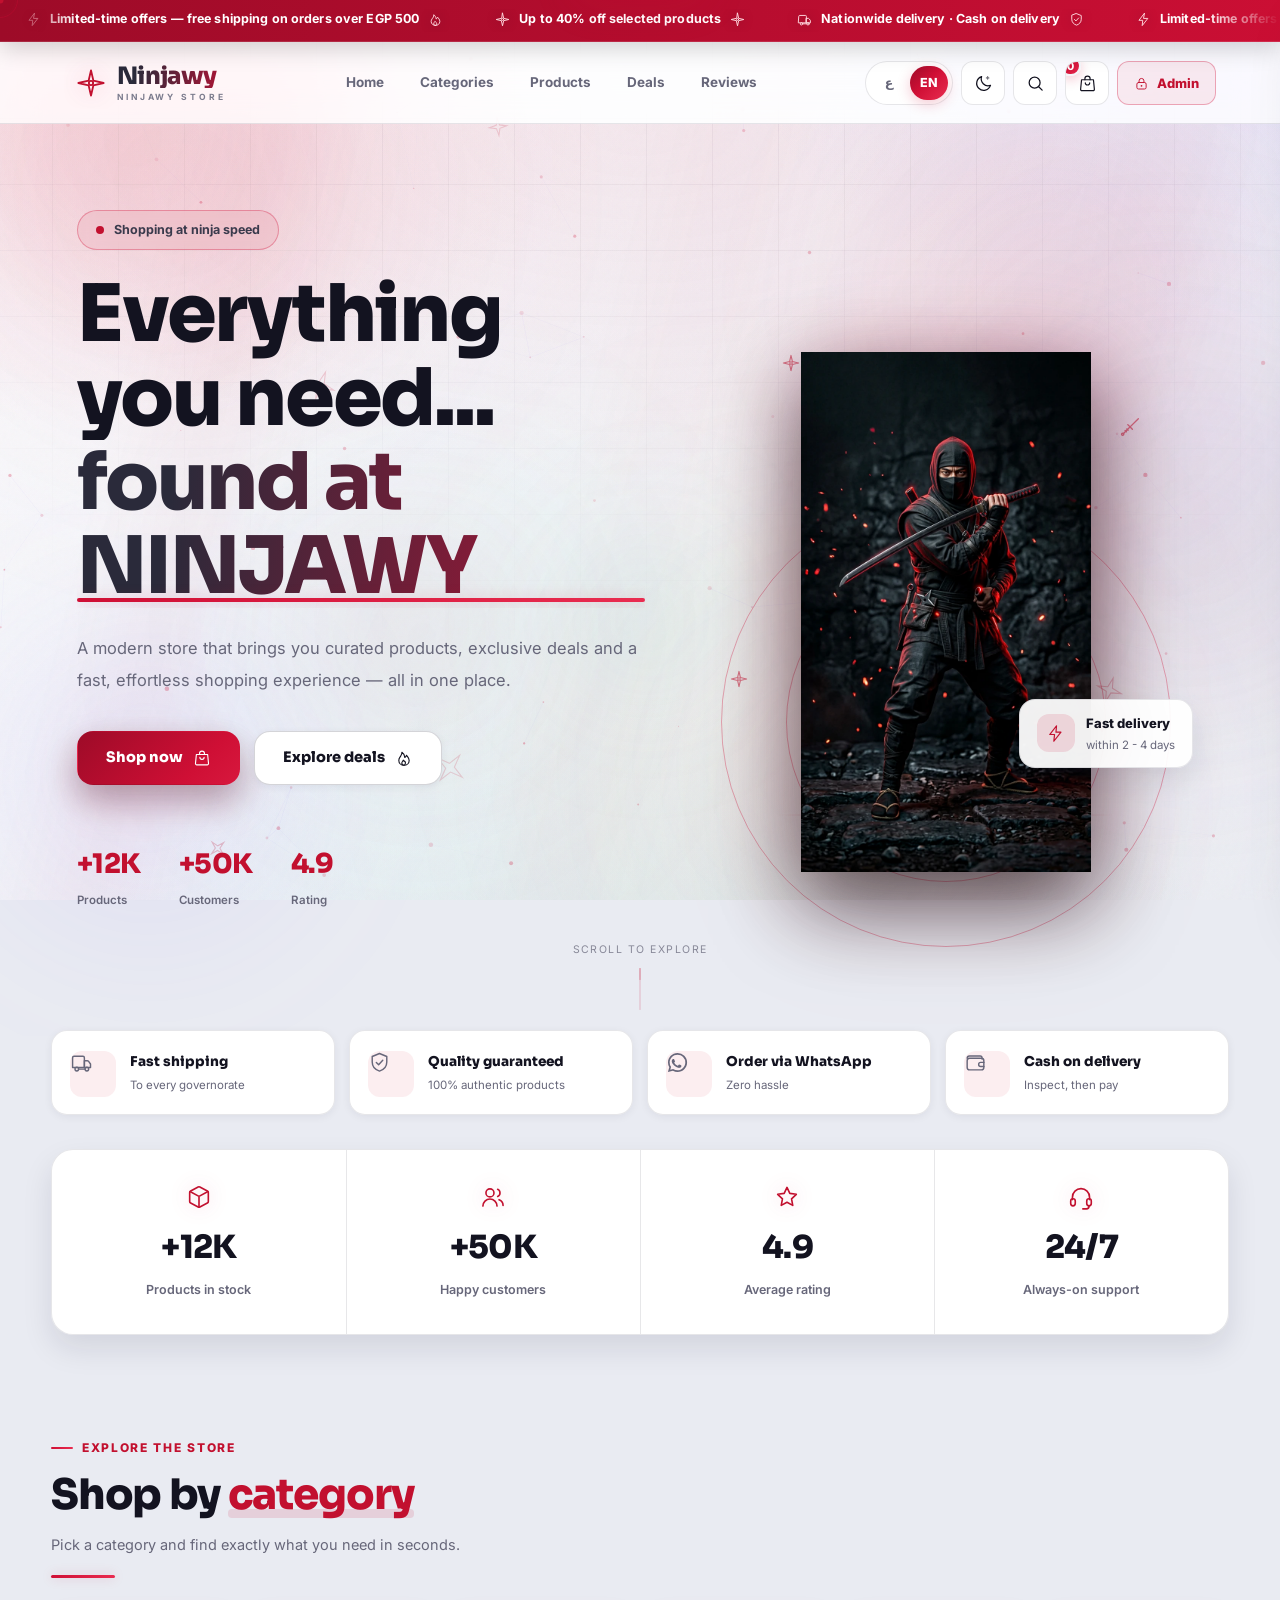
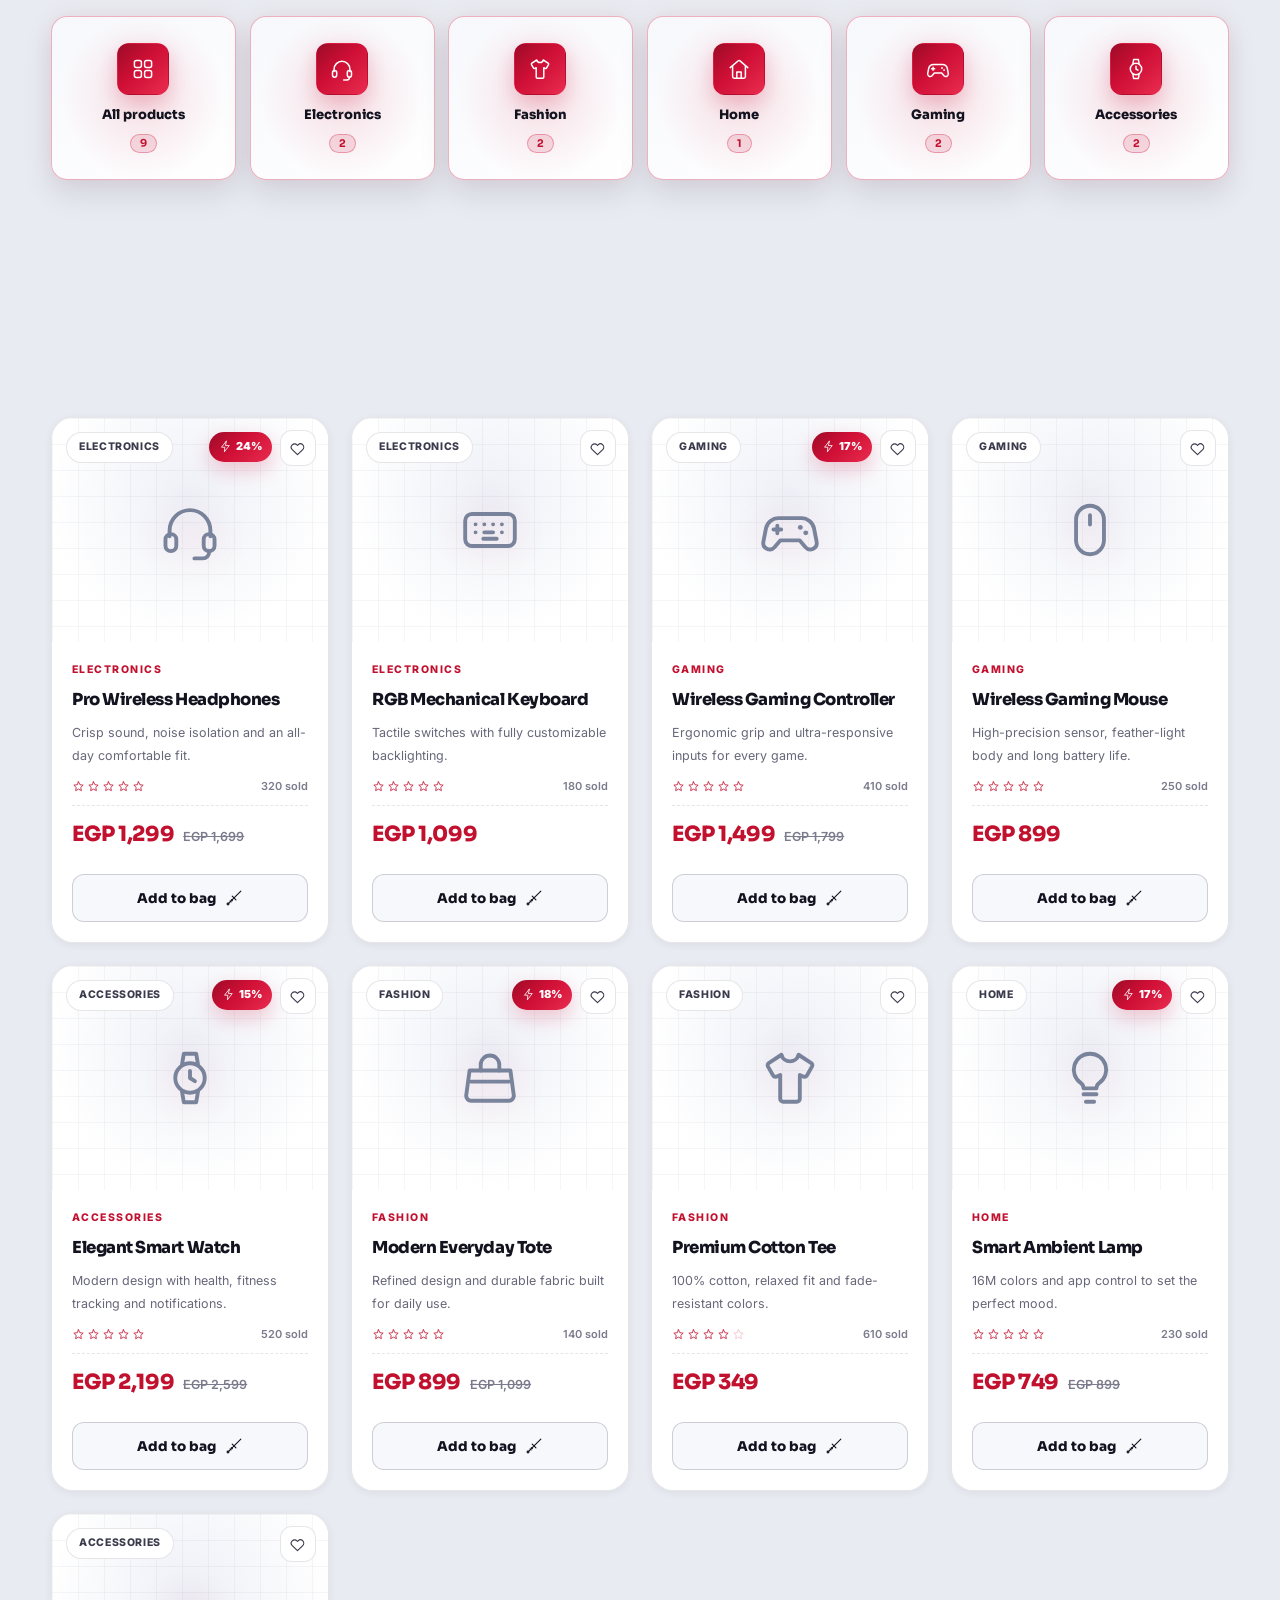
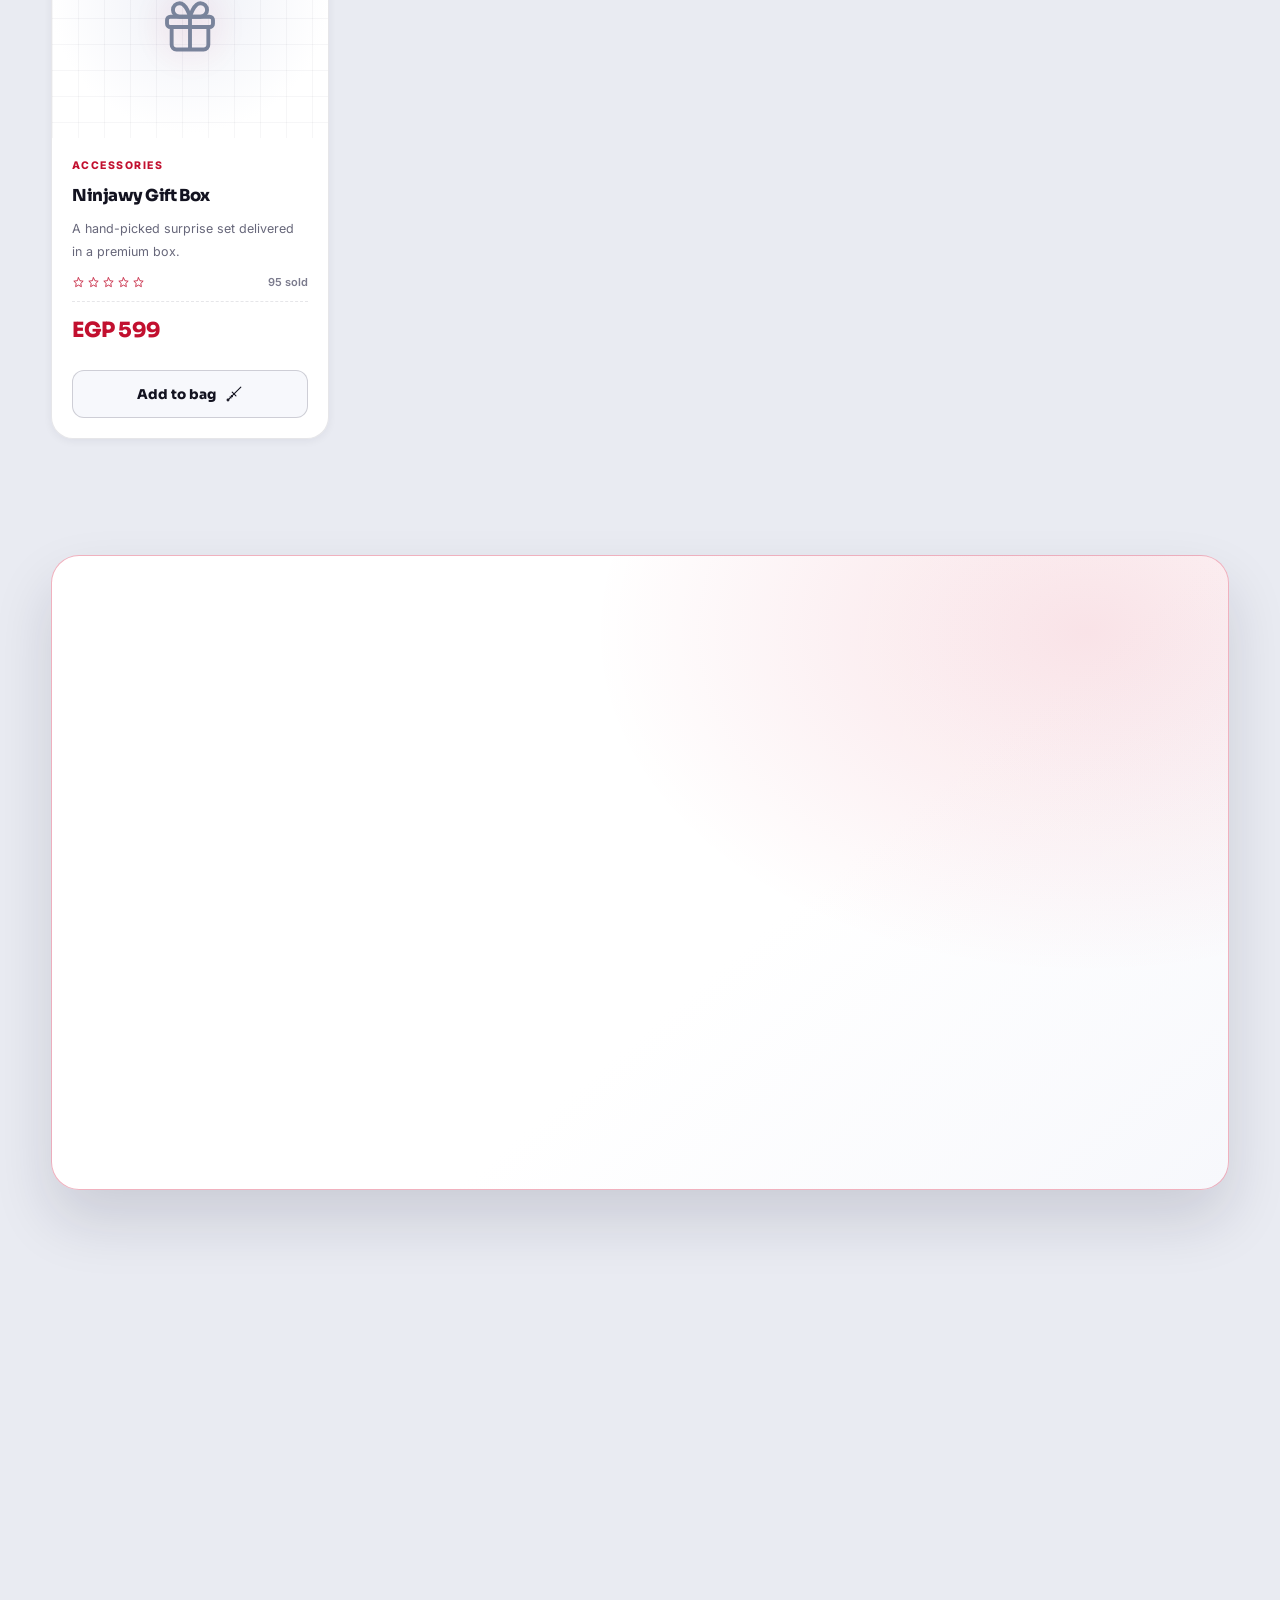
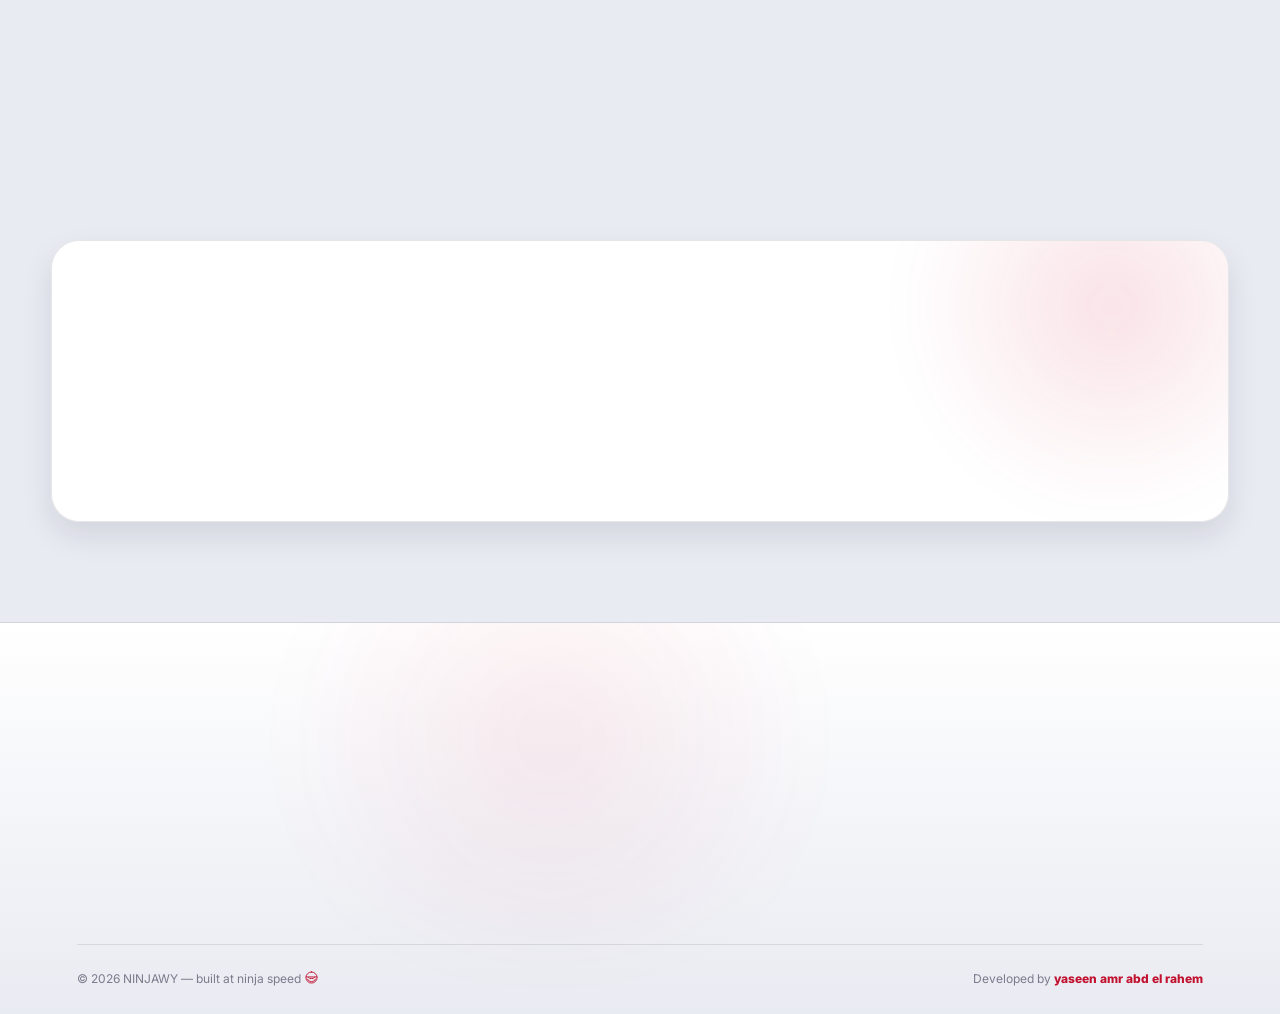
==== commit fd8d8bdc: "إعادة تصميم احترافية: أيقونات جديدة، خلفية متحركة، دعم العربية/الإنجليزية والوضع الداكن/الفاتح - مكت" ====
--- a/index.html
+++ b/index.html
@@ -1,15 +1,41 @@
 <!DOCTYPE html>
-<html lang="ar" dir="rtl">
+<html lang="ar" dir="rtl" data-theme="dark">
 
 <head>
   <meta charset="UTF-8">
   <meta name="viewport" content="width=device-width, initial-scale=1.0">
   <meta name="description" content="ننجاوي - تجربة تسوق عصرية وسريعة بسرعة النينجا">
-  <title>ننجاوي | NINJAWY - تسوق بسرعة النينجا</title>
+  <meta name="theme-color" content="#0a0a0e">
+  <meta property="og:type" content="website">
+  <meta property="og:site_name" content="NINJAWY">
+  <meta property="og:title" content="ننجاوي | NINJAWY — تسوّق بسرعة النينجا">
+  <meta property="og:description" content="متجر حديث: منتجات مختارة، عروض حصرية، توصيل لكل المحافظات ودفع عند الاستلام.">
+  <meta property="og:locale" content="ar_EG">
+  <meta property="og:locale:alternate" content="en_US">
+  <title>ننجاوي | NINJAWY — تسوّق بسرعة النينجا</title>
+
+  <link rel="icon" href="data:image/svg+xml,%3Csvg xmlns='http://www.w3.org/2000/svg' viewBox='0 0 24 24'%3E%3Cpath fill='%23e11d3f' d='M12 1.9 13.9 10.1 22.1 12 13.9 13.9 12 22.1 10.1 13.9 1.9 12 10.1 10.1Z'/%3E%3Ccircle cx='12' cy='12' r='1.8' fill='%230a0a0e'/%3E%3C/svg%3E">
 
   <link rel="preconnect" href="https://fonts.googleapis.com">
   <link rel="preconnect" href="https://fonts.gstatic.com" crossorigin>
-  <link href="https://fonts.googleapis.com/css2?family=Cairo:wght@400;500;600;700;800;900&family=Tajawal:wght@400;500;700;800&display=swap" rel="stylesheet">
+  <link
+    href="https://fonts.googleapis.com/css2?family=Cairo:wght@400;500;600;700;800;900&family=Tajawal:wght@400;500;700;800&family=Inter:wght@400;500;600;700;800&family=Sora:wght@600;700;800&display=swap"
+    rel="stylesheet">
+
+  <script>
+    /* Apply saved theme + language before first paint (no flash) */
+    (function () {
+      try {
+        var t = localStorage.getItem('ninjawy_theme');
+        if (!t) t = window.matchMedia('(prefers-color-scheme: light)').matches ? 'light' : 'dark';
+        document.documentElement.setAttribute('data-theme', t);
+        var l = localStorage.getItem('ninjawy_lang');
+        if (!l) l = (navigator.language || 'ar').slice(0, 2).toLowerCase() === 'ar' ? 'ar' : 'en';
+        document.documentElement.lang = l;
+        document.documentElement.dir = l === 'ar' ? 'rtl' : 'ltr';
+      } catch (e) { }
+    })();
+  </script>
 
   <link rel="stylesheet" href="style.css">
 </head>
@@ -17,48 +43,362 @@
 <body>
 
   <!-- ICON SPRITE -->
-  <svg xmlns="http://www.w3.org/2000/svg" style="display:none">
-    <symbol id="i-shuriken" viewBox="0 0 24 24" fill="none" stroke="currentColor" stroke-width="1.6" stroke-linejoin="round"><path d="M12 2l2.2 7.8L22 12l-7.8 2.2L12 22l-2.2-7.8L2 12l7.8-2.2z"/><circle cx="12" cy="12" r="1.6" fill="currentColor"/></symbol>
-    <symbol id="i-katana" viewBox="0 0 24 24" fill="none" stroke="currentColor" stroke-width="1.7" stroke-linecap="round" stroke-linejoin="round"><path d="M20 4L8.5 15.5"/><path d="M20 4l-1 4-10 8"/><path d="M7 13l4 4"/><path d="M8.5 15.5L4 20"/><path d="M5 17l2 2"/></symbol>
-    <symbol id="i-search" viewBox="0 0 24 24" fill="none" stroke="currentColor" stroke-width="1.8" stroke-linecap="round"><circle cx="11" cy="11" r="6.5"/><path d="M20 20l-4.2-4.2"/></symbol>
-    <symbol id="i-bag" viewBox="0 0 24 24" fill="none" stroke="currentColor" stroke-width="1.8" stroke-linecap="round" stroke-linejoin="round"><path d="M5 8h14l-1 12H6z"/><path d="M9 8V6a3 3 0 016 0v2"/></symbol>
-    <symbol id="i-fire" viewBox="0 0 24 24" fill="none" stroke="currentColor" stroke-width="1.7" stroke-linecap="round" stroke-linejoin="round"><path d="M12 22c4 0 7-2.8 7-6.8 0-3.5-2.4-5.2-3.6-7.2-.6 1.6-1.3 2.4-2.4 3-.2-2.6-1.4-5.4-4-7 .4 3.4-1.4 4.8-2.7 6.7C5.3 12.4 5 13.8 5 15.2 5 19.2 8 22 12 22z"/><path d="M12 22c-1.8 0-3-1.3-3-3 0-1.7 1.4-2.6 2-4 .9 1 2 1.2 2.7 2.4.9 1.5-.1 4.6-1.7 4.6z"/></symbol>
-    <symbol id="i-bolt" viewBox="0 0 24 24" fill="none" stroke="currentColor" stroke-width="1.8" stroke-linejoin="round"><path d="M13 2L4 14h7l-1 8 9-12h-7z"/></symbol>
-    <symbol id="i-box" viewBox="0 0 24 24" fill="none" stroke="currentColor" stroke-width="1.7" stroke-linejoin="round"><path d="M12 3l8 4.5v9L12 21l-8-4.5v-9z"/><path d="M4 7.5l8 4.5 8-4.5M12 12v9"/></symbol>
-    <symbol id="i-users" viewBox="0 0 24 24" fill="none" stroke="currentColor" stroke-width="1.7" stroke-linecap="round"><circle cx="9" cy="8" r="3.5"/><path d="M2.5 20a6.5 6.5 0 0113 0"/><circle cx="17" cy="9" r="2.5"/><path d="M16 14.5a5 5 0 015.5 5.5"/></symbol>
-    <symbol id="i-star" viewBox="0 0 24 24" fill="none" stroke="currentColor" stroke-width="1.7" stroke-linejoin="round"><path d="M12 3l2.7 5.8 6.3.7-4.7 4.3 1.3 6.2L12 16.9 6.4 20l1.3-6.2L3 9.5l6.3-.7z"/></symbol>
-    <symbol id="i-headset" viewBox="0 0 24 24" fill="none" stroke="currentColor" stroke-width="1.7" stroke-linecap="round" stroke-linejoin="round"><path d="M4 13a8 8 0 0116 0"/><rect x="3" y="13" width="4" height="6" rx="1.5"/><rect x="17" y="13" width="4" height="6" rx="1.5"/><path d="M19 19v1a2 2 0 01-2 2h-4"/></symbol>
-    <symbol id="i-shirt" viewBox="0 0 24 24" fill="none" stroke="currentColor" stroke-width="1.7" stroke-linejoin="round"><path d="M8.5 3L3 6.5l2 4 2.5-1V21h9V9.5l2.5 1 2-4L15.5 3a3.5 3.5 0 01-7 0z"/></symbol>
-    <symbol id="i-home" viewBox="0 0 24 24" fill="none" stroke="currentColor" stroke-width="1.7" stroke-linejoin="round"><path d="M3 11l9-8 9 8"/><path d="M5.5 9.5V21h13V9.5"/><path d="M10 21v-6h4v6"/></symbol>
-    <symbol id="i-gamepad" viewBox="0 0 24 24" fill="none" stroke="currentColor" stroke-width="1.7" stroke-linecap="round" stroke-linejoin="round"><path d="M7 7h10a5 5 0 014.9 6l-.6 3.2a2.5 2.5 0 01-4.4 1.1L15 15H9l-1.9 2.3a2.5 2.5 0 01-4.4-1.1L2.1 13A5 5 0 017 7z"/><path d="M7.5 10v3M6 11.5h3"/><circle cx="16" cy="10.5" r=".8" fill="currentColor"/><circle cx="18" cy="12.5" r=".8" fill="currentColor"/></symbol>
-    <symbol id="i-watch" viewBox="0 0 24 24" fill="none" stroke="currentColor" stroke-width="1.7" stroke-linecap="round" stroke-linejoin="round"><circle cx="12" cy="12" r="5.5"/><path d="M12 9.5V12l1.8 1.2"/><path d="M9 6.5L9.7 2h4.6L15 6.5M9 17.5L9.7 22h4.6l.7-4.5"/></symbol>
-    <symbol id="i-lamp" viewBox="0 0 24 24" fill="none" stroke="currentColor" stroke-width="1.7" stroke-linecap="round" stroke-linejoin="round"><path d="M9 18h6M10 21h4"/><path d="M12 2a6 6 0 00-3.5 10.9c.7.5 1 1.3 1 2.1h5c0-.8.3-1.6 1-2.1A6 6 0 0012 2z"/></symbol>
-    <symbol id="i-keyboard" viewBox="0 0 24 24" fill="none" stroke="currentColor" stroke-width="1.7" stroke-linecap="round" stroke-linejoin="round"><rect x="2.5" y="6" width="19" height="12" rx="2"/><path d="M6 10h.01M10 10h.01M14 10h.01M18 10h.01M6 14h.01M9 14h6M18 14h.01"/></symbol>
-    <symbol id="i-handbag" viewBox="0 0 24 24" fill="none" stroke="currentColor" stroke-width="1.7" stroke-linecap="round" stroke-linejoin="round"><path d="M4 9h16l1.5 11h-19z"/><path d="M8 9V7a4 4 0 018 0v2"/><path d="M4 13h16"/></symbol>
-    <symbol id="i-heart" viewBox="0 0 24 24" fill="none" stroke="currentColor" stroke-width="1.8" stroke-linejoin="round"><path d="M12 20.5s-7.5-4.6-7.5-10A4.2 4.2 0 0112 8a4.2 4.2 0 017.5 2.5c0 5.4-7.5 10-7.5 10z"/></symbol>
-    <symbol id="i-plus" viewBox="0 0 24 24" fill="none" stroke="currentColor" stroke-width="2" stroke-linecap="round"><path d="M12 5v14M5 12h14"/></symbol>
-    <symbol id="i-minus" viewBox="0 0 24 24" fill="none" stroke="currentColor" stroke-width="2" stroke-linecap="round"><path d="M5 12h14"/></symbol>
-    <symbol id="i-trash" viewBox="0 0 24 24" fill="none" stroke="currentColor" stroke-width="1.7" stroke-linecap="round" stroke-linejoin="round"><path d="M4 7h16M9 7V4h6v3M6 7l1 13h10l1-13"/><path d="M10 11v6M14 11v6"/></symbol>
-    <symbol id="i-close" viewBox="0 0 24 24" fill="none" stroke="currentColor" stroke-width="2" stroke-linecap="round"><path d="M6 6l12 12M18 6L6 18"/></symbol>
-    <symbol id="i-lock" viewBox="0 0 24 24" fill="none" stroke="currentColor" stroke-width="1.7" stroke-linejoin="round"><rect x="5" y="10.5" width="14" height="10" rx="2"/><path d="M8 10.5V8a4 4 0 018 0v2.5"/><circle cx="12" cy="15.5" r="1.3" fill="currentColor"/></symbol>
-    <symbol id="i-whatsapp" viewBox="0 0 24 24" fill="currentColor"><path d="M12 2a10 10 0 00-8.6 15.1L2 22l5-1.3A10 10 0 1012 2zm0 1.8a8.2 8.2 0 11-4.2 15.3l-.3-.2-3 .8.8-2.9-.2-.3A8.2 8.2 0 0112 3.8zm-3 4.4c-.2 0-.5 0-.8.4-.3.3-1 1-1 2.5s1.1 2.9 1.2 3.1c.2.2 2.1 3.3 5.2 4.5 2.6 1 3.1.8 3.6.8.6-.1 1.8-.7 2-1.4.3-.7.3-1.3.2-1.4l-.6-.3-2-1c-.3-.1-.5-.2-.7.1l-1 1.2c-.2.2-.3.2-.6.1a6.7 6.7 0 01-3.4-3c-.2-.4.3-.4.7-1.3.1-.2 0-.4 0-.5l-.9-2.2c-.3-.6-.5-.5-.7-.5H9z"/></symbol>
-    <symbol id="i-arrow-left" viewBox="0 0 24 24" fill="none" stroke="currentColor" stroke-width="2" stroke-linecap="round" stroke-linejoin="round"><path d="M19 12H5M11 6l-6 6 6 6"/></symbol>
-    <symbol id="i-mask" viewBox="0 0 24 24" fill="none" stroke="currentColor" stroke-width="1.7" stroke-linejoin="round"><path d="M12 3a9 9 0 00-9 9c0 5 4 9 9 9s9-4 9-9a9 9 0 00-9-9z"/><path d="M4 11h16"/><path d="M7 11.5l2 2h2M17 11.5l-2 2h-2"/><path d="M5 14c0 3 3 5 7 5s7-2 7-5"/></symbol>
-    <symbol id="i-truck" viewBox="0 0 24 24" fill="none" stroke="currentColor" stroke-width="1.7" stroke-linecap="round" stroke-linejoin="round"><path d="M2 7h11v9H2zM13 10h4l3 3v3h-7z"/><circle cx="6" cy="18" r="1.8"/><circle cx="17" cy="18" r="1.8"/></symbol>
-    <symbol id="i-shield" viewBox="0 0 24 24" fill="none" stroke="currentColor" stroke-width="1.7" stroke-linejoin="round"><path d="M12 2l8 3.5v6c0 5-3.5 8.5-8 10.5-4.5-2-8-5.5-8-10.5v-6z"/><path d="M8.5 12l2.5 2.5 4.5-5"/></symbol>
-    <symbol id="i-mail" viewBox="0 0 24 24" fill="none" stroke="currentColor" stroke-width="1.7" stroke-linejoin="round"><rect x="3" y="5" width="18" height="14" rx="2"/><path d="M3 7l9 6 9-6"/></symbol>
-    <symbol id="i-instagram" viewBox="0 0 24 24" fill="none" stroke="currentColor" stroke-width="1.7"><rect x="3" y="3" width="18" height="18" rx="5"/><circle cx="12" cy="12" r="4"/><circle cx="17.5" cy="6.5" r=".8" fill="currentColor"/></symbol>
-    <symbol id="i-facebook" viewBox="0 0 24 24" fill="currentColor"><path d="M13.5 22v-8h2.7l.4-3.2h-3.1V8.7c0-.9.3-1.6 1.6-1.6h1.7V4.2c-.3 0-1.3-.1-2.5-.1-2.5 0-4.1 1.5-4.1 4.2v2.5H7.4V14h2.8v8z"/></symbol>
-    <symbol id="i-tiktok" viewBox="0 0 24 24" fill="currentColor"><path d="M16.5 3c.3 2.3 1.7 3.8 4 4v3.3c-1.5 0-2.9-.5-4-1.3v6.3a5.7 5.7 0 11-5.7-5.7l.7.1v3.4a2.4 2.4 0 10 1.7 2.3V3z"/></symbol>
-    <symbol id="i-check" viewBox="0 0 24 24" fill="none" stroke="currentColor" stroke-width="2.2" stroke-linecap="round" stroke-linejoin="round"><path d="M5 12.5l4.5 4.5L19 7"/></symbol>
-    <symbol id="i-sparkle" viewBox="0 0 24 24" fill="currentColor"><path d="M12 2c.6 5.4 4.6 9.4 10 10-5.4.6-9.4 4.6-10 10-.6-5.4-4.6-9.4-10-10 5.4-.6 9.4-4.6 10-10z"/></symbol>
-  </svg>
-  
-
-  <!-- PROGRESS -->
+  <svg xmlns="http://www.w3.org/2000/svg" style="display:none" aria-hidden="true">
+  <!-- ============ NINJAWY ICON SYSTEM v2 ============
+       24x24 grid · 1.5px stroke · round caps & joins
+       Brand glyphs use solid fill.                     -->
+
+  <!-- BRAND / THEME -->
+  <symbol id="i-shuriken" viewBox="0 0 24 24" fill="none" stroke="currentColor" stroke-width="1.5" stroke-linecap="round" stroke-linejoin="round">
+    <path d="M12 1.9 13.9 10.1 22.1 12 13.9 13.9 12 22.1 10.1 13.9 1.9 12 10.1 10.1Z"/>
+    <circle cx="12" cy="12" r="1.7"/>
+  </symbol>
+
+  <symbol id="i-katana" viewBox="0 0 24 24" fill="none" stroke="currentColor" stroke-width="1.5" stroke-linecap="round" stroke-linejoin="round">
+    <path d="M21.1 2.9 12.4 11.6"/>
+    <path d="M9.6 9.4 14.6 14.4"/>
+    <path d="m11.4 12.6-6.2 6.2"/>
+    <path d="m8.5 14.1 1.4 1.4M6.7 15.9l1.4 1.4"/>
+    <circle cx="4" cy="20" r="1.2"/>
+  </symbol>
+
+  <symbol id="i-mask" viewBox="0 0 24 24" fill="none" stroke="currentColor" stroke-width="1.5" stroke-linecap="round" stroke-linejoin="round">
+    <path d="M12 3.1a8.9 8.9 0 0 0-8.9 8.9c0 4.9 4 8.9 8.9 8.9s8.9-4 8.9-8.9A8.9 8.9 0 0 0 12 3.1Z"/>
+    <path d="M3.4 11.1h17.2"/>
+    <path d="m7.3 11.7 1.9 1.9h2.1M16.7 11.7l-1.9 1.9h-2.1"/>
+    <path d="M5.6 14.7c1.1 2.3 3.6 3.8 6.4 3.8s5.3-1.5 6.4-3.8"/>
+  </symbol>
+
+  <symbol id="i-sparkle" viewBox="0 0 24 24" fill="currentColor">
+    <path d="M12 1.8c.7 5.4 4.3 9 9.7 9.7-5.4.7-9 4.3-9.7 9.7-.7-5.4-4.3-9-9.7-9.7C7.7 10.8 11.3 7.2 12 1.8Z"/>
+  </symbol>
+
+  <symbol id="i-sparkle-line" viewBox="0 0 24 24" fill="none" stroke="currentColor" stroke-width="1.5" stroke-linejoin="round">
+    <path d="M12 2.6c.6 4.9 3.9 8.2 8.8 8.8-4.9.6-8.2 3.9-8.8 8.8-.6-4.9-3.9-8.2-8.8-8.8 4.9-.6 8.2-3.9 8.8-8.8Z"/>
+    <path d="M18.6 16.4c.3 2.2 1.7 3.6 3.9 3.9-2.2.3-3.6 1.7-3.9 3.9-.3-2.2-1.7-3.6-3.9-3.9 2.2-.3 3.6-1.7 3.9-3.9Z" opacity=".55"/>
+  </symbol>
+
+  <!-- NAVIGATION / UI -->
+  <symbol id="i-search" viewBox="0 0 24 24" fill="none" stroke="currentColor" stroke-width="1.6" stroke-linecap="round" stroke-linejoin="round">
+    <circle cx="10.9" cy="10.9" r="6.9"/>
+    <path d="m20.4 20.4-4.7-4.7"/>
+  </symbol>
+
+  <symbol id="i-menu" viewBox="0 0 24 24" fill="none" stroke="currentColor" stroke-width="1.7" stroke-linecap="round">
+    <path d="M3.8 6.8h16.4M3.8 12h16.4M3.8 17.2h11.4"/>
+  </symbol>
+
+  <symbol id="i-close" viewBox="0 0 24 24" fill="none" stroke="currentColor" stroke-width="1.8" stroke-linecap="round">
+    <path d="m6.3 6.3 11.4 11.4M17.7 6.3 6.3 17.7"/>
+  </symbol>
+
+  <symbol id="i-plus" viewBox="0 0 24 24" fill="none" stroke="currentColor" stroke-width="1.9" stroke-linecap="round">
+    <path d="M12 5.3v13.4M5.3 12h13.4"/>
+  </symbol>
+
+  <symbol id="i-minus" viewBox="0 0 24 24" fill="none" stroke="currentColor" stroke-width="1.9" stroke-linecap="round">
+    <path d="M5.3 12h13.4"/>
+  </symbol>
+
+  <symbol id="i-check" viewBox="0 0 24 24" fill="none" stroke="currentColor" stroke-width="2" stroke-linecap="round" stroke-linejoin="round">
+    <path d="m4.9 12.6 4.6 4.6L19.2 7.1"/>
+  </symbol>
+
+  <symbol id="i-check-circle" viewBox="0 0 24 24" fill="none" stroke="currentColor" stroke-width="1.6" stroke-linecap="round" stroke-linejoin="round">
+    <circle cx="12" cy="12" r="9.2"/>
+    <path d="m8.1 12.3 2.7 2.7 5.1-5.6"/>
+  </symbol>
+
+  <symbol id="i-alert" viewBox="0 0 24 24" fill="none" stroke="currentColor" stroke-width="1.6" stroke-linecap="round" stroke-linejoin="round">
+    <path d="M10.6 3.9 2.5 18a1.6 1.6 0 0 0 1.4 2.4h16.2A1.6 1.6 0 0 0 21.5 18L13.4 3.9a1.6 1.6 0 0 0-2.8 0Z"/>
+    <path d="M12 9.3v4.2M12 17.2h.01"/>
+  </symbol>
+
+  <symbol id="i-info" viewBox="0 0 24 24" fill="none" stroke="currentColor" stroke-width="1.6" stroke-linecap="round" stroke-linejoin="round">
+    <circle cx="12" cy="12" r="9.2"/>
+    <path d="M12 11.2v5.2M12 7.9h.01"/>
+  </symbol>
+
+  <symbol id="i-arrow-left" viewBox="0 0 24 24" fill="none" stroke="currentColor" stroke-width="1.8" stroke-linecap="round" stroke-linejoin="round">
+    <path d="M20 12H4.4M10.6 5.4 4 12l6.6 6.6"/>
+  </symbol>
+
+  <symbol id="i-arrow-right" viewBox="0 0 24 24" fill="none" stroke="currentColor" stroke-width="1.8" stroke-linecap="round" stroke-linejoin="round">
+    <path d="M4 12h15.6M13.4 5.4 20 12l-6.6 6.6"/>
+  </symbol>
+
+  <symbol id="i-arrow-up" viewBox="0 0 24 24" fill="none" stroke="currentColor" stroke-width="1.8" stroke-linecap="round" stroke-linejoin="round">
+    <path d="M12 20V4.4M5.4 10.6 12 4l6.6 6.6"/>
+  </symbol>
+
+  <symbol id="i-arrow-down" viewBox="0 0 24 24" fill="none" stroke="currentColor" stroke-width="1.8" stroke-linecap="round" stroke-linejoin="round">
+    <path d="M12 4v15.6M5.4 13.4 12 20l6.6-6.6"/>
+  </symbol>
+
+  <symbol id="i-chevron-down" viewBox="0 0 24 24" fill="none" stroke="currentColor" stroke-width="1.8" stroke-linecap="round" stroke-linejoin="round">
+    <path d="m5.8 9.2 6.2 6.2 6.2-6.2"/>
+  </symbol>
+
+  <symbol id="i-chevron-up" viewBox="0 0 24 24" fill="none" stroke="currentColor" stroke-width="1.8" stroke-linecap="round" stroke-linejoin="round">
+    <path d="m5.8 14.8 6.2-6.2 6.2 6.2"/>
+  </symbol>
+
+  <symbol id="i-sun" viewBox="0 0 24 24" fill="none" stroke="currentColor" stroke-width="1.6" stroke-linecap="round" stroke-linejoin="round">
+    <circle cx="12" cy="12" r="4.2"/>
+    <path d="M12 1.9v2.4M12 19.7v2.4M4.5 4.5l1.7 1.7M17.8 17.8l1.7 1.7M1.9 12h2.4M19.7 12h2.4M4.5 19.5l1.7-1.7M17.8 6.2l1.7-1.7"/>
+  </symbol>
+
+  <symbol id="i-moon" viewBox="0 0 24 24" fill="none" stroke="currentColor" stroke-width="1.6" stroke-linecap="round" stroke-linejoin="round">
+    <path d="M20.8 14.4A8.8 8.8 0 0 1 9.6 3.2a8.9 8.9 0 1 0 11.2 11.2Z"/>
+    <path d="M17.2 3.4v3M15.7 4.9h3" opacity=".6"/>
+  </symbol>
+
+  <symbol id="i-globe" viewBox="0 0 24 24" fill="none" stroke="currentColor" stroke-width="1.5" stroke-linecap="round" stroke-linejoin="round">
+    <circle cx="12" cy="12" r="9.2"/>
+    <path d="M3.1 9.6h17.8M3.1 14.4h17.8"/>
+    <path d="M12 2.8c2.4 2.4 3.7 5.6 3.7 9.2S14.4 18.8 12 21.2c-2.4-2.4-3.7-5.6-3.7-9.2S9.6 5.2 12 2.8Z"/>
+  </symbol>
+
+  <symbol id="i-eye" viewBox="0 0 24 24" fill="none" stroke="currentColor" stroke-width="1.5" stroke-linecap="round" stroke-linejoin="round">
+    <path d="M2.4 12S6.1 5.6 12 5.6 21.6 12 21.6 12 17.9 18.4 12 18.4 2.4 12 2.4 12Z"/>
+    <circle cx="12" cy="12" r="3.1"/>
+  </symbol>
+
+  <symbol id="i-grid" viewBox="0 0 24 24" fill="none" stroke="currentColor" stroke-width="1.5" stroke-linejoin="round">
+    <rect x="3.4" y="3.4" width="7" height="7" rx="2"/>
+    <rect x="13.6" y="3.4" width="7" height="7" rx="2"/>
+    <rect x="3.4" y="13.6" width="7" height="7" rx="2"/>
+    <rect x="13.6" y="13.6" width="7" height="7" rx="2"/>
+  </symbol>
+
+  <symbol id="i-trash" viewBox="0 0 24 24" fill="none" stroke="currentColor" stroke-width="1.5" stroke-linecap="round" stroke-linejoin="round">
+    <path d="M3.9 6.6h16.2M9.4 6.6V4.6a1.4 1.4 0 0 1 1.4-1.4h2.4a1.4 1.4 0 0 1 1.4 1.4v2"/>
+    <path d="m5.9 6.6 1 12.8a1.8 1.8 0 0 0 1.8 1.6h6.6a1.8 1.8 0 0 0 1.8-1.6l1-12.8"/>
+    <path d="M10.2 10.6v6.4M13.8 10.6v6.4"/>
+  </symbol>
+
+  <symbol id="i-lock" viewBox="0 0 24 24" fill="none" stroke="currentColor" stroke-width="1.5" stroke-linecap="round" stroke-linejoin="round">
+    <rect x="4.6" y="10.4" width="14.8" height="10.4" rx="2.6"/>
+    <path d="M8.1 10.4V7.8a3.9 3.9 0 0 1 7.8 0v2.6"/>
+    <circle cx="12" cy="15.6" r="1.4" fill="currentColor" stroke="none"/>
+  </symbol>
+
+  <symbol id="i-logout" viewBox="0 0 24 24" fill="none" stroke="currentColor" stroke-width="1.5" stroke-linecap="round" stroke-linejoin="round">
+    <path d="M9.6 20.8H5.9a1.9 1.9 0 0 1-1.9-1.9V5.1a1.9 1.9 0 0 1 1.9-1.9h3.7"/>
+    <path d="m15.4 16.6 4.6-4.6-4.6-4.6M20 12H9.6"/>
+  </symbol>
+
+  <symbol id="i-user" viewBox="0 0 24 24" fill="none" stroke="currentColor" stroke-width="1.5" stroke-linecap="round" stroke-linejoin="round">
+    <circle cx="12" cy="8.1" r="4.1"/>
+    <path d="M4.4 20.6a7.6 7.6 0 0 1 15.2 0"/>
+  </symbol>
+
+  <symbol id="i-users" viewBox="0 0 24 24" fill="none" stroke="currentColor" stroke-width="1.5" stroke-linecap="round" stroke-linejoin="round">
+    <circle cx="9.2" cy="8.2" r="3.7"/>
+    <path d="M2.7 20.4a6.5 6.5 0 0 1 13 0"/>
+    <path d="M16.3 4.9a3.6 3.6 0 0 1 0 6.6M17.6 14.5a5.8 5.8 0 0 1 3.7 5.4"/>
+  </symbol>
+
+  <!-- COMMERCE -->
+  <symbol id="i-bag" viewBox="0 0 24 24" fill="none" stroke="currentColor" stroke-width="1.5" stroke-linecap="round" stroke-linejoin="round">
+    <path d="M4.5 7.3h15l1.2 11.9a1.7 1.7 0 0 1-1.7 1.9H5a1.7 1.7 0 0 1-1.7-1.9Z"/>
+    <path d="M8.7 7.3V6.1a3.3 3.3 0 0 1 6.6 0v1.2"/>
+    <path d="M9.2 11.1a2.8 2.8 0 0 0 5.6 0"/>
+  </symbol>
+
+  <symbol id="i-cart" viewBox="0 0 24 24" fill="none" stroke="currentColor" stroke-width="1.5" stroke-linecap="round" stroke-linejoin="round">
+    <path d="M2.6 3.6h2.2a1.6 1.6 0 0 1 1.6 1.3l1.9 9.2a1.8 1.8 0 0 0 1.8 1.4h7.6a1.8 1.8 0 0 0 1.7-1.3l1.6-5.4H6.2"/>
+    <circle cx="9.6" cy="19.6" r="1.6"/>
+    <circle cx="17.4" cy="19.6" r="1.6"/>
+  </symbol>
+
+  <symbol id="i-box" viewBox="0 0 24 24" fill="none" stroke="currentColor" stroke-width="1.5" stroke-linecap="round" stroke-linejoin="round">
+    <path d="M20.6 7.9v8.2a1.7 1.7 0 0 1-.9 1.5l-6.9 3.6a1.7 1.7 0 0 1-1.6 0l-6.9-3.6a1.7 1.7 0 0 1-.9-1.5V7.9a1.7 1.7 0 0 1 .9-1.5l6.9-3.6a1.7 1.7 0 0 1 1.6 0l6.9 3.6c.5.3.9.9.9 1.5Z"/>
+    <path d="m3.7 7 8.3 4.4L20.3 7M12 11.5V21"/>
+  </symbol>
+
+  <symbol id="i-heart" viewBox="0 0 24 24" fill="none" stroke="currentColor" stroke-width="1.6" stroke-linecap="round" stroke-linejoin="round">
+    <path d="M12 20.7 4.6 13.5A4.7 4.7 0 0 1 11.2 6.8L12 7.6l.8-.8a4.7 4.7 0 1 1 6.6 6.7Z"/>
+  </symbol>
+
+  <symbol id="i-star" viewBox="0 0 24 24" fill="none" stroke="currentColor" stroke-width="1.5" stroke-linecap="round" stroke-linejoin="round">
+    <path d="m12 3.2 2.6 5.5 6 .8-4.4 4.2 1.1 6-5.3-2.9-5.3 2.9 1.1-6L3.4 9.5l6-.8Z"/>
+  </symbol>
+
+  <symbol id="i-tag" viewBox="0 0 24 24" fill="none" stroke="currentColor" stroke-width="1.5" stroke-linecap="round" stroke-linejoin="round">
+    <path d="M20.5 13.3 13.3 20.5a2 2 0 0 1-2.9 0l-7-7a2 2 0 0 1-.6-1.5V4.9A1.9 1.9 0 0 1 4.7 3h7.1a2 2 0 0 1 1.5.6l7.2 7.2a2 2 0 0 1 0 2.5Z"/>
+    <circle cx="7.8" cy="7.8" r="1.3" fill="currentColor" stroke="none"/>
+  </symbol>
+
+  <symbol id="i-percent" viewBox="0 0 24 24" fill="none" stroke="currentColor" stroke-width="1.5" stroke-linecap="round">
+    <path d="M6.6 17.4 17.4 6.6"/>
+    <circle cx="7.7" cy="7.7" r="2.5"/>
+    <circle cx="16.3" cy="16.3" r="2.5"/>
+  </symbol>
+
+  <symbol id="i-fire" viewBox="0 0 24 24" fill="none" stroke="currentColor" stroke-width="1.5" stroke-linecap="round" stroke-linejoin="round">
+    <path d="M12 21.6c3.9 0 6.9-2.7 6.9-6.4 0-3.4-2.3-5-3.5-6.9-.6 1.5-1.3 2.3-2.3 2.9-.2-2.5-1.4-5.2-3.9-6.8.4 3.3-1.3 4.6-2.6 6.5-1 1.5-1.5 2.8-1.5 4.3 0 3.7 3 6.4 6.9 6.4Z"/>
+    <path d="M12 21.6c-1.7 0-2.9-1.2-2.9-2.8 0-1.6 1.3-2.5 1.9-3.9.9 1 1.9 1.2 2.6 2.3.8 1.4-.1 4.4-1.6 4.4Z"/>
+  </symbol>
+
+  <symbol id="i-bolt" viewBox="0 0 24 24" fill="none" stroke="currentColor" stroke-width="1.5" stroke-linecap="round" stroke-linejoin="round">
+    <path d="M13.3 2.2 4.7 13.3h6.1l-.9 8.5 9-11.5h-6.3Z"/>
+  </symbol>
+
+  <symbol id="i-gift" viewBox="0 0 24 24" fill="none" stroke="currentColor" stroke-width="1.5" stroke-linecap="round" stroke-linejoin="round">
+    <rect x="3.1" y="8.4" width="17.8" height="4" rx="1.3"/>
+    <path d="M4.9 12.4v6.9a1.8 1.8 0 0 0 1.8 1.8h10.6a1.8 1.8 0 0 0 1.8-1.8v-6.9M12 8.4v12.7"/>
+    <path d="M12 8.4S10.6 3.2 8 3.2a2.6 2.6 0 0 0 0 5.2ZM12 8.4s1.4-5.2 4-5.2a2.6 2.6 0 0 1 0 5.2Z"/>
+  </symbol>
+
+  <symbol id="i-wallet" viewBox="0 0 24 24" fill="none" stroke="currentColor" stroke-width="1.5" stroke-linecap="round" stroke-linejoin="round">
+    <path d="M3.3 7.6a2.4 2.4 0 0 1 2.4-2.4h11.2a1.9 1.9 0 0 1 1.9 1.9v1.2"/>
+    <rect x="3.3" y="7.6" width="17.4" height="12.1" rx="2.5"/>
+    <path d="M20.7 11.9h-3.3a2.1 2.1 0 0 0 0 4.2h3.3"/>
+  </symbol>
+
+  <symbol id="i-card" viewBox="0 0 24 24" fill="none" stroke="currentColor" stroke-width="1.5" stroke-linecap="round" stroke-linejoin="round">
+    <rect x="2.7" y="5.2" width="18.6" height="13.6" rx="2.6"/>
+    <path d="M2.7 9.9h18.6M6.4 14.6h3.8"/>
+  </symbol>
+
+  <symbol id="i-clock" viewBox="0 0 24 24" fill="none" stroke="currentColor" stroke-width="1.5" stroke-linecap="round" stroke-linejoin="round">
+    <circle cx="12" cy="12" r="9.1"/>
+    <path d="M12 6.9V12l3.4 2"/>
+  </symbol>
+
+  <symbol id="i-truck" viewBox="0 0 24 24" fill="none" stroke="currentColor" stroke-width="1.5" stroke-linecap="round" stroke-linejoin="round">
+    <path d="M2.7 7a1.5 1.5 0 0 1 1.5-1.5h9.3A1.5 1.5 0 0 1 15 7v10.3H2.7Z"/>
+    <path d="M15 10.2h3a1.7 1.7 0 0 1 1.4.7l2 2.7v3.7H15Z"/>
+    <circle cx="7.1" cy="18.9" r="1.9"/>
+    <circle cx="17.6" cy="18.9" r="1.9"/>
+    <path d="M9.2 18.9h6.3"/>
+  </symbol>
+
+  <symbol id="i-shield" viewBox="0 0 24 24" fill="none" stroke="currentColor" stroke-width="1.5" stroke-linecap="round" stroke-linejoin="round">
+    <path d="M12 2.6 19.6 5.7v5.9c0 4.6-3.2 8.1-7.6 9.4-4.4-1.3-7.6-4.8-7.6-9.4V5.7Z"/>
+    <path d="m8.7 11.9 2.4 2.4 4.3-4.7"/>
+  </symbol>
+
+  <symbol id="i-refresh" viewBox="0 0 24 24" fill="none" stroke="currentColor" stroke-width="1.5" stroke-linecap="round" stroke-linejoin="round">
+    <path d="M20.4 12a8.4 8.4 0 0 1-14.3 6L3.4 15.4M3.6 12a8.4 8.4 0 0 1 14.3-6l2.7 2.6"/>
+    <path d="M20.6 3.9v4.7h-4.7M3.4 20.1v-4.7h4.7"/>
+  </symbol>
+
+  <symbol id="i-award" viewBox="0 0 24 24" fill="none" stroke="currentColor" stroke-width="1.5" stroke-linecap="round" stroke-linejoin="round">
+    <circle cx="12" cy="9.2" r="6"/>
+    <path d="m8.4 14.3-1.3 6.9 4.9-2.5 4.9 2.5-1.3-6.9"/>
+    <path d="m12 6.4.9 1.9 2 .3-1.5 1.4.4 2.1-1.8-1-1.8 1 .4-2.1L9.1 8.6l2-.3Z"/>
+  </symbol>
+
+  <symbol id="i-headset" viewBox="0 0 24 24" fill="none" stroke="currentColor" stroke-width="1.5" stroke-linecap="round" stroke-linejoin="round">
+    <path d="M4.1 14.4v-2.2a7.9 7.9 0 0 1 15.8 0v2.2"/>
+    <rect x="2.5" y="13.6" width="4.2" height="6.6" rx="2.1"/>
+    <rect x="17.3" y="13.6" width="4.2" height="6.6" rx="2.1"/>
+    <path d="M19.4 20.2v.4a2.4 2.4 0 0 1-2.4 2.4h-3.3"/>
+  </symbol>
+
+  <symbol id="i-phone" viewBox="0 0 24 24" fill="none" stroke="currentColor" stroke-width="1.5" stroke-linecap="round" stroke-linejoin="round">
+    <path d="M6.4 3.3h2.9a1.2 1.2 0 0 1 1.2.9l1 3.4a1.2 1.2 0 0 1-.4 1.3l-1.6 1.2a12.4 12.4 0 0 0 5.2 5.2l1.2-1.6a1.2 1.2 0 0 1 1.3-.4l3.4 1a1.2 1.2 0 0 1 .9 1.2v2.9a2 2 0 0 1-2.2 2A17.6 17.6 0 0 1 4.4 5.5a2 2 0 0 1 2-2.2Z"/>
+  </symbol>
+
+  <symbol id="i-mail" viewBox="0 0 24 24" fill="none" stroke="currentColor" stroke-width="1.5" stroke-linecap="round" stroke-linejoin="round">
+    <rect x="2.8" y="4.9" width="18.4" height="14.2" rx="2.6"/>
+    <path d="m3.6 7.6 7.3 5.1a2 2 0 0 0 2.2 0l7.3-5.1"/>
+  </symbol>
+
+  <symbol id="i-pin" viewBox="0 0 24 24" fill="none" stroke="currentColor" stroke-width="1.5" stroke-linecap="round" stroke-linejoin="round">
+    <path d="M12 21.4s7.1-5.9 7.1-11.2a7.1 7.1 0 1 0-14.2 0C4.9 15.5 12 21.4 12 21.4Z"/>
+    <circle cx="12" cy="10" r="2.7"/>
+  </symbol>
+
+  <symbol id="i-image" viewBox="0 0 24 24" fill="none" stroke="currentColor" stroke-width="1.5" stroke-linecap="round" stroke-linejoin="round">
+    <rect x="3" y="4.6" width="18" height="14.8" rx="2.6"/>
+    <circle cx="8.6" cy="10" r="1.7"/>
+    <path d="m3.9 17.9 4.3-3.9a1.8 1.8 0 0 1 2.4 0l2.7 2.4a1.8 1.8 0 0 0 2.4 0l3.4-3"/>
+  </symbol>
+
+  <!-- CATEGORY ICONS -->
+  <symbol id="i-shirt" viewBox="0 0 24 24" fill="none" stroke="currentColor" stroke-width="1.5" stroke-linecap="round" stroke-linejoin="round">
+    <path d="M8.7 3 3.9 6.1a1.2 1.2 0 0 0-.4 1.5l1.9 3.3a1.2 1.2 0 0 0 1.5.5l1.3-.6V20a1.2 1.2 0 0 0 1.2 1.2h5.2A1.2 1.2 0 0 0 15.8 20v-9.2l1.3.6a1.2 1.2 0 0 0 1.5-.5l1.9-3.3a1.2 1.2 0 0 0-.4-1.5L15.3 3a3.4 3.4 0 0 1-6.6 0Z"/>
+  </symbol>
+
+  <symbol id="i-home" viewBox="0 0 24 24" fill="none" stroke="currentColor" stroke-width="1.5" stroke-linecap="round" stroke-linejoin="round">
+    <path d="m3.2 10.6 8.1-6.9a1.1 1.1 0 0 1 1.4 0l8.1 6.9"/>
+    <path d="M5.6 9.2v10.4a1.6 1.6 0 0 0 1.6 1.6h9.6a1.6 1.6 0 0 0 1.6-1.6V9.2"/>
+    <path d="M9.8 21.2v-6.1h4.4v6.1"/>
+  </symbol>
+
+  <symbol id="i-gamepad" viewBox="0 0 24 24" fill="none" stroke="currentColor" stroke-width="1.5" stroke-linecap="round" stroke-linejoin="round">
+    <path d="M7.6 7.4h8.8a5 5 0 0 1 4.9 4l1 5.1a2.5 2.5 0 0 1-4.3 2.2L15.7 16H8.3l-2.3 2.7a2.5 2.5 0 0 1-4.3-2.2l1-5.1a5 5 0 0 1 4.9-4Z"/>
+    <path d="M7.1 10.3v3M5.6 11.8h3"/>
+    <circle cx="16" cy="11" r=".95" fill="currentColor" stroke="none"/>
+    <circle cx="18.1" cy="13.1" r=".95" fill="currentColor" stroke="none"/>
+  </symbol>
+
+  <symbol id="i-mouse" viewBox="0 0 24 24" fill="none" stroke="currentColor" stroke-width="1.5" stroke-linecap="round" stroke-linejoin="round">
+    <rect x="6.6" y="2.6" width="10.8" height="18.8" rx="5.4"/>
+    <path d="M12 6.3v3.6"/>
+  </symbol>
+
+  <symbol id="i-watch" viewBox="0 0 24 24" fill="none" stroke="currentColor" stroke-width="1.5" stroke-linecap="round" stroke-linejoin="round">
+    <circle cx="12" cy="12" r="5.7"/>
+    <path d="M12 9.3V12l1.9 1.2"/>
+    <path d="m8.9 6.8.7-4.2h4.8l.7 4.2M8.9 17.2l.7 4.2h4.8l.7-4.2"/>
+  </symbol>
+
+  <symbol id="i-lamp" viewBox="0 0 24 24" fill="none" stroke="currentColor" stroke-width="1.5" stroke-linecap="round" stroke-linejoin="round">
+    <path d="M9.5 18.3h5M10.4 21.2h3.2"/>
+    <path d="M12 2.6a6.2 6.2 0 0 0-3.6 11.3c.7.5 1.1 1.3 1.1 2.1h5c0-.8.4-1.6 1.1-2.1A6.2 6.2 0 0 0 12 2.6Z"/>
+  </symbol>
+
+  <symbol id="i-keyboard" viewBox="0 0 24 24" fill="none" stroke="currentColor" stroke-width="1.5" stroke-linecap="round" stroke-linejoin="round">
+    <rect x="2.4" y="5.8" width="19.2" height="12.4" rx="2.6"/>
+    <path d="M6.4 9.8h.01M9.8 9.8h.01M13.2 9.8h.01M16.6 9.8h.01M6.4 12.9h.01M16.6 12.9h.01M9.4 15.4h5.2M9.8 12.9h3.4"/>
+  </symbol>
+
+  <symbol id="i-handbag" viewBox="0 0 24 24" fill="none" stroke="currentColor" stroke-width="1.5" stroke-linecap="round" stroke-linejoin="round">
+    <path d="M4.1 9.1h15.8l1.3 9.6a1.9 1.9 0 0 1-1.9 2.1H4.7a1.9 1.9 0 0 1-1.9-2.1Z"/>
+    <path d="M8.4 9.1V6.9a3.6 3.6 0 0 1 7.2 0v2.2"/>
+    <path d="M4.6 13.4h14.8"/>
+  </symbol>
+
+  <symbol id="i-quote" viewBox="0 0 24 24" fill="none" stroke="currentColor" stroke-width="1.5" stroke-linecap="round" stroke-linejoin="round">
+    <path d="M9.9 5.6C7 6.9 5.2 9.4 5.2 12.5v5.9h5.6v-5.9H8.1c0-1.9.8-3.3 2.5-4.2Z"/>
+    <path d="M19.4 5.6c-2.9 1.3-4.7 3.8-4.7 6.9v5.9h5.6v-5.9h-2.7c0-1.9.8-3.3 2.5-4.2Z"/>
+  </symbol>
+
+  <!-- SOCIAL / BRAND GLYPHS -->
+  <symbol id="i-whatsapp" viewBox="0 0 24 24" fill="currentColor">
+    <path d="M12.04 2c-5.5 0-9.96 4.46-9.96 9.96 0 1.76.46 3.48 1.34 5L2 22l5.2-1.36a9.9 9.9 0 0 0 4.84 1.24h.01c5.5 0 9.96-4.46 9.96-9.96 0-2.66-1.04-5.16-2.92-7.04A9.89 9.89 0 0 0 12.04 2Zm0 1.82c2.17 0 4.21.85 5.74 2.38a8.09 8.09 0 0 1 2.38 5.74c0 4.5-3.66 8.15-8.15 8.15a8.2 8.2 0 0 1-4.16-1.14l-.3-.18-3.09.81.82-3.01-.2-.31a8.09 8.09 0 0 1-1.24-4.32c0-4.49 3.66-8.12 8.2-8.12Zm-4.5 4.4c-.17 0-.44.06-.67.31-.23.25-.88.86-.88 2.1s.9 2.44 1.03 2.6c.13.17 1.75 2.67 4.24 3.74.59.26 1.05.41 1.41.52.59.19 1.13.16 1.56.1.48-.07 1.47-.6 1.68-1.18.2-.58.2-1.07.14-1.18-.06-.1-.22-.16-.47-.28-.25-.13-1.47-.72-1.7-.81-.22-.08-.39-.12-.55.13-.16.25-.63.8-.77.97-.14.16-.28.18-.53.06-.25-.13-1.05-.39-2-1.23-.74-.66-1.24-1.47-1.38-1.72-.15-.25-.02-.38.11-.5.11-.11.25-.29.37-.43.13-.15.17-.25.25-.41.09-.17.04-.31-.02-.43-.06-.13-.55-1.33-.76-1.82-.2-.47-.4-.41-.55-.42h-.47Z"/>
+  </symbol>
+
+  <symbol id="i-instagram" viewBox="0 0 24 24" fill="none" stroke="currentColor" stroke-width="1.5" stroke-linecap="round" stroke-linejoin="round">
+    <rect x="3.1" y="3.1" width="17.8" height="17.8" rx="5.2"/>
+    <circle cx="12" cy="12" r="4.1"/>
+    <circle cx="17.2" cy="6.8" r="1.05" fill="currentColor" stroke="none"/>
+  </symbol>
+
+  <symbol id="i-facebook" viewBox="0 0 24 24" fill="currentColor">
+    <path d="M22 12.06C22 6.5 17.52 2 12 2S2 6.5 2 12.06c0 5.02 3.66 9.18 8.44 9.94v-7.03H7.9v-2.91h2.54V9.85c0-2.51 1.49-3.9 3.77-3.9 1.09 0 2.24.2 2.24.2v2.46h-1.26c-1.24 0-1.63.78-1.63 1.57v1.88h2.78l-.45 2.91h-2.33V22c4.78-.76 8.44-4.92 8.44-9.94Z"/>
+  </symbol>
+
+  <symbol id="i-tiktok" viewBox="0 0 24 24" fill="currentColor">
+    <path d="M16.6 5.82A4.28 4.28 0 0 1 15.54 3h-3.09v12.4a2.59 2.59 0 1 1-2.59-2.59c.27 0 .53.04.77.12V9.79a5.66 5.66 0 0 0-.77-.05A5.69 5.69 0 1 0 15.55 15.4V9.01a7.35 7.35 0 0 0 4.3 1.38V7.3a4.28 4.28 0 0 1-3.25-1.48Z"/>
+  </symbol>
+
+  <symbol id="i-x" viewBox="0 0 24 24" fill="currentColor">
+    <path d="M17.53 3h3.05l-6.66 7.61L21.75 21h-6.13l-4.8-6.28L5.32 21H2.27l7.12-8.14L2.25 3h6.29l4.34 5.74L17.53 3Zm-1.07 16.16h1.69L7.62 4.74H5.81l10.65 14.42Z"/>
+  </symbol>
+</svg>
+
+  <!-- SKIP LINK -->
+  <a class="skip-link" href="#home" data-i18n="common.skip">تخطَّ إلى المحتوى</a>
+
+  <!-- SCROLL PROGRESS -->
   <div class="scroll-progress" id="scrollProgress"></div>
 
-  <!-- CURSOR -->
+  <!-- CUSTOM CURSOR -->
   <div class="cursor-dot" id="cursorDot"></div>
   <div class="cursor-ring" id="cursorRing"></div>
 
@@ -66,13 +406,13 @@
   <div class="page-loader" id="pageLoader">
     <div class="loader-content">
       <div class="loader-logo">
-        <span class="loader-star"><svg class="ic" aria-hidden="true"><use href="#i-shuriken"/></svg></span>
-        <span>ننجاوي</span>
+        <span class="loader-star"><svg class="ic" aria-hidden="true"><use href="#i-shuriken" /></svg></span>
+        <span data-i18n="brand.name">ننجاوي</span>
       </div>
       <div class="loader-bar">
         <div class="loader-bar-fill"></div>
       </div>
-      <span class="loader-text">يتم تحميل التجربة...</span>
+      <span class="loader-text" data-i18n="loader.text">يتم تحميل التجربة...</span>
     </div>
     <div class="loader-orbs">
       <div class="loader-orb"></div>
@@ -81,66 +421,101 @@
     </div>
   </div>
 
-  <!-- BACKGROUND LAYERS -->
-  <div class="site-background"></div>
-  <canvas id="bgCanvas" class="bg-canvas"></canvas>
-  <div class="background-grid"></div>
-  <div class="bg-orbs">
-    <div class="orb orb-1"></div>
-    <div class="orb orb-2"></div>
-    <div class="orb orb-3"></div>
-    <div class="orb orb-4"></div>
-  </div>
-  <div class="noise-overlay"></div>
-  <div class="floating-particles">
-    <span></span><span></span><span></span><span></span><span></span><span></span>
+  <!-- ============ ANIMATED BACKGROUND ============ -->
+  <div class="bg-stack" aria-hidden="true">
+    <div class="site-background"></div>
+    <div class="bg-aurora">
+      <span class="aurora a1"></span>
+      <span class="aurora a2"></span>
+      <span class="aurora a3"></span>
+      <span class="aurora a4"></span>
+    </div>
+    <canvas id="bgCanvas" class="bg-canvas"></canvas>
+    <div class="background-grid"></div>
+    <div class="bg-beams"><span></span><span></span><span></span></div>
+    <div class="bg-orbs">
+      <div class="orb orb-1"></div>
+      <div class="orb orb-2"></div>
+      <div class="orb orb-3"></div>
+      <div class="orb orb-4"></div>
+    </div>
+    <div class="shooting-stars"><span></span><span></span><span></span></div>
+    <div class="floating-particles">
+      <span></span><span></span><span></span><span></span><span></span><span></span><span></span><span></span>
+    </div>
+    <div class="noise-overlay"></div>
   </div>
 
   <!-- TOP OFFER MARQUEE -->
   <div class="top-offer">
     <div class="offer-marquee">
-      <div class="offer-track">
-        <span><svg class="ic" aria-hidden="true"><use href="#i-bolt"/></svg> عروض خاصة لفترة محدودة — شحن مجاني للطلبات فوق 500 ج.م <svg class="ic" aria-hidden="true"><use href="#i-fire"/></svg></span>
-        <span><svg class="ic" aria-hidden="true"><use href="#i-shuriken"/></svg> خصم حتى 40% على منتجات مختارة <svg class="ic" aria-hidden="true"><use href="#i-shuriken"/></svg></span>
-        <span><svg class="ic" aria-hidden="true"><use href="#i-bolt"/></svg> عروض خاصة لفترة محدودة — شحن مجاني للطلبات فوق 500 ج.م <svg class="ic" aria-hidden="true"><use href="#i-fire"/></svg></span>
-        <span><svg class="ic" aria-hidden="true"><use href="#i-shuriken"/></svg> خصم حتى 40% على منتجات مختارة <svg class="ic" aria-hidden="true"><use href="#i-shuriken"/></svg></span>
+      <div class="offer-track" id="offerTrack">
+        <span><svg class="ic" aria-hidden="true"><use href="#i-bolt" /></svg> <b data-i18n="marquee.1">عروض خاصة لفترة محدودة — شحن مجاني للطلبات فوق 500 ج.م</b> <svg class="ic" aria-hidden="true"><use href="#i-fire" /></svg></span>
+        <span><svg class="ic" aria-hidden="true"><use href="#i-shuriken" /></svg> <b data-i18n="marquee.2">خصم حتى 40% على منتجات مختارة</b> <svg class="ic" aria-hidden="true"><use href="#i-shuriken" /></svg></span>
+        <span><svg class="ic" aria-hidden="true"><use href="#i-truck" /></svg> <b data-i18n="marquee.3">توصيل لكل المحافظات · دفع عند الاستلام</b> <svg class="ic" aria-hidden="true"><use href="#i-shield" /></svg></span>
+        <span><svg class="ic" aria-hidden="true"><use href="#i-bolt" /></svg> <b data-i18n="marquee.1">عروض خاصة لفترة محدودة — شحن مجاني للطلبات فوق 500 ج.م</b> <svg class="ic" aria-hidden="true"><use href="#i-fire" /></svg></span>
+        <span><svg class="ic" aria-hidden="true"><use href="#i-shuriken" /></svg> <b data-i18n="marquee.2">خصم حتى 40% على منتجات مختارة</b> <svg class="ic" aria-hidden="true"><use href="#i-shuriken" /></svg></span>
+        <span><svg class="ic" aria-hidden="true"><use href="#i-truck" /></svg> <b data-i18n="marquee.3">توصيل لكل المحافظات · دفع عند الاستلام</b> <svg class="ic" aria-hidden="true"><use href="#i-shield" /></svg></span>
       </div>
     </div>
   </div>
 
   <!-- HEADER -->
   <header class="navbar" id="navbar">
-    <div class="nav-right">
-      <button class="mobile-menu-btn" id="mobileMenuBtn" aria-label="القائمة">
+    <div class="nav-side nav-start">
+      <button class="mobile-menu-btn" id="mobileMenuBtn" aria-label="القائمة" aria-expanded="false" data-i18n-aria="nav.menu">
         <span class="burger-line"></span>
         <span class="burger-line"></span>
         <span class="burger-line"></span>
       </button>
-      <a href="#home" class="brand magnetic-btn">
-        <span class="brand-star"><svg class="ic" aria-hidden="true"><use href="#i-shuriken"/></svg></span>
-        <span class="brand-text">ننجاوي</span>
+      <a href="#home" class="brand magnetic-btn" aria-label="NINJAWY">
+        <span class="brand-mark"><svg class="ic" aria-hidden="true"><use href="#i-shuriken" /></svg></span>
+        <span class="brand-text-wrap">
+          <span class="brand-text" data-i18n="brand.name">ننجاوي</span>
+          <span class="brand-sub">NINJAWY STORE</span>
+        </span>
         <div class="brand-shine"></div>
       </a>
     </div>
 
-    <nav class="nav-links" id="navLinks">
-      <a href="#home" class="nav-link"><span>الرئيسية</span><i class="nav-underline"></i></a>
-      <a href="#products" class="nav-link"><span>المنتجات</span><i class="nav-underline"></i></a>
-      <a href="#categories" class="nav-link"><span>الأقسام</span><i class="nav-underline"></i></a>
-      <a href="#offers" class="nav-link"><span>العروض</span><i class="nav-underline"></i></a>
+    <nav class="nav-links" id="navLinks" aria-label="Main">
+      <a href="#home" class="nav-link"><span data-i18n="nav.home">الرئيسية</span><i class="nav-underline"></i></a>
+      <a href="#categories" class="nav-link"><span data-i18n="nav.categories">الأقسام</span><i class="nav-underline"></i></a>
+      <a href="#products" class="nav-link"><span data-i18n="nav.products">المنتجات</span><i class="nav-underline"></i></a>
+      <a href="#offers" class="nav-link"><span data-i18n="nav.offers">العروض</span><i class="nav-underline"></i></a>
+      <a href="#reviews" class="nav-link"><span data-i18n="nav.reviews">آراء العملاء</span><i class="nav-underline"></i></a>
+      <button class="nav-link mobile-only admin-link" id="adminOpenBtnMobile" type="button">
+        <span data-i18n="nav.admin">الإدارة</span><i class="nav-underline"></i>
+      </button>
     </nav>
 
     <div class="nav-actions">
-      <button class="nav-icon magnetic-btn" id="searchBtn" aria-label="بحث">
-        <span class="icon-inner"><svg class="ic" aria-hidden="true"><use href="#i-search"/></svg></span>
+      <div class="lang-switch" role="group" aria-label="Language">
+        <span class="lang-thumb" aria-hidden="true"></span>
+        <button type="button" class="lang-opt" data-lang="ar" aria-pressed="true">ع</button>
+        <button type="button" class="lang-opt" data-lang="en" aria-pressed="false">EN</button>
+      </div>
+
+      <button class="nav-icon theme-toggle magnetic-btn" id="themeToggle" type="button" aria-label="تبديل المظهر" data-i18n-aria="nav.theme">
+        <span class="icon-inner">
+          <svg class="ic ic-sun" aria-hidden="true"><use href="#i-sun" /></svg>
+          <svg class="ic ic-moon" aria-hidden="true"><use href="#i-moon" /></svg>
+        </span>
       </button>
-      <button class="nav-icon cart-button magnetic-btn" id="cartBtn" aria-label="السلة">
-        <span class="icon-inner"><svg class="ic" aria-hidden="true"><use href="#i-bag"/></svg></span>
+
+      <button class="nav-icon magnetic-btn" id="searchBtn" type="button" aria-label="بحث" data-i18n-aria="nav.search">
+        <span class="icon-inner"><svg class="ic" aria-hidden="true"><use href="#i-search" /></svg></span>
+      </button>
+
+      <button class="nav-icon cart-button magnetic-btn" id="cartBtn" type="button" aria-label="السلة" data-i18n-aria="nav.cart">
+        <span class="icon-inner"><svg class="ic" aria-hidden="true"><use href="#i-bag" /></svg></span>
         <span class="cart-count" id="cartCount">0</span>
         <span class="cart-pulse"></span>
       </button>
-      <button class="admin-nav-btn magnetic-btn" id="adminOpenBtn">
-        <span>الإدارة</span>
+
+      <button class="admin-nav-btn magnetic-btn" id="adminOpenBtn" type="button">
+        <span class="btn-icon"><svg class="ic" aria-hidden="true"><use href="#i-lock" /></svg></span>
+        <span data-i18n="nav.admin">الإدارة</span>
         <span class="btn-glow"></span>
       </button>
     </div>
@@ -159,29 +534,28 @@
         <div class="hero-text">
           <div class="hero-label reveal">
             <span class="pulse-dot"></span>
-            <span>تجربة تسوق بسرعة النينجا</span>
+            <span data-i18n="hero.badge">تجربة تسوق بسرعة النينجا</span>
             <span class="label-shine"></span>
           </div>
 
           <h1 class="hero-title">
-            <span class="title-line reveal" data-delay="100">كل ما تحتاجه...</span>
-            <span class="title-line accent reveal" data-delay="250">تجده في ننجاوي</span>
+            <span class="title-line reveal" data-delay="100" data-i18n="hero.title1">كل ما تحتاجه...</span>
+            <span class="title-line accent reveal" data-delay="250" data-i18n="hero.title2">تجده في ننجاوي</span>
           </h1>
 
-          <p class="hero-desc reveal" data-delay="400">
-            متجر حديث يجمع لك المنتجات المميزة والعروض الحصرية
-            وتجربة تسوق سريعة وسهلة في مكان واحد.
+          <p class="hero-desc reveal" data-delay="400" data-i18n="hero.desc">
+            متجر حديث يجمع لك المنتجات المميزة والعروض الحصرية وتجربة تسوق سريعة وسهلة في مكان واحد.
           </p>
 
           <div class="hero-buttons reveal" data-delay="550">
             <a href="#products" class="primary-btn magnetic-btn">
-              <span class="btn-text">تسوق الآن</span>
-              <span class="btn-icon"><svg class="ic" aria-hidden="true"><use href="#i-bag"/></svg></span>
+              <span class="btn-text" data-i18n="hero.cta1">تسوق الآن</span>
+              <span class="btn-icon"><svg class="ic" aria-hidden="true"><use href="#i-bag" /></svg></span>
               <span class="btn-shine"></span>
             </a>
             <a href="#offers" class="secondary-btn magnetic-btn">
-              <span class="btn-text">اكتشف العروض</span>
-              <span class="btn-icon"><svg class="ic" aria-hidden="true"><use href="#i-fire"/></svg></span>
+              <span class="btn-text" data-i18n="hero.cta2">اكتشف العروض</span>
+              <span class="btn-icon"><svg class="ic" aria-hidden="true"><use href="#i-fire" /></svg></span>
               <span class="btn-shine"></span>
             </a>
           </div>
@@ -189,17 +563,17 @@
           <div class="hero-mini-stats reveal" data-delay="700">
             <div class="mini-stat">
               <strong data-count="12">+12K</strong>
-              <span>منتج</span>
+              <span data-i18n="hero.stat1">منتج</span>
               <div class="stat-bar"></div>
             </div>
             <div class="mini-stat">
               <strong data-count="50">+50K</strong>
-              <span>عميل</span>
+              <span data-i18n="hero.stat2">عميل</span>
               <div class="stat-bar"></div>
             </div>
             <div class="mini-stat">
               <strong>4.9</strong>
-              <span>تقييم</span>
+              <span data-i18n="hero.stat3">تقييم</span>
               <div class="stat-bar"></div>
             </div>
           </div>
@@ -214,23 +588,35 @@
             <div class="ring"></div>
           </div>
           <div class="ninja-float-icons">
-            <span class="float-icon"><svg class="ic" aria-hidden="true"><use href="#i-shuriken"/></svg></span>
-            <span class="float-icon"><svg class="ic" aria-hidden="true"><use href="#i-katana"/></svg></span>
-            <span class="float-icon"><svg class="ic" aria-hidden="true"><use href="#i-shuriken"/></svg></span>
+            <span class="float-icon"><svg class="ic" aria-hidden="true"><use href="#i-shuriken" /></svg></span>
+            <span class="float-icon"><svg class="ic" aria-hidden="true"><use href="#i-katana" /></svg></span>
+            <span class="float-icon"><svg class="ic" aria-hidden="true"><use href="#i-shuriken" /></svg></span>
+            <span class="float-icon"><svg class="ic" aria-hidden="true"><use href="#i-sparkle" /></svg></span>
           </div>
-          <!-- Placeholder ninja with CSS art if image fails -->
+          <div class="ninja-card-badge">
+            <span class="ncb-icon"><svg class="ic" aria-hidden="true"><use href="#i-bolt" /></svg></span>
+            <span>
+              <strong data-i18n="hero.badgeCard1">توصيل سريع</strong>
+              <em data-i18n="hero.badgeCard2">خلال 2-4 أيام</em>
+            </span>
+          </div>
+          <!-- Fallback ninja art if the image fails -->
           <div class="ninja-fallback">
-            <div class="ninja-silhouette"><svg class="ic" aria-hidden="true"><use href="#i-mask"/></svg></div>
+            <div class="ninja-silhouette"><svg class="ic" aria-hidden="true"><use href="#i-mask" /></svg></div>
             <div class="ninja-glow-text">NINJA</div>
           </div>
-          <img src="assets/ninja-hero.png" class="ninja-image" alt="نينجا ننجاوي" onerror="this.style.display='none'">
+          <picture class="ninja-picture">
+            <source srcset="assets/ninja-hero.webp" type="image/webp">
+            <img src="assets/ninja-hero.png" class="ninja-image" alt="نينجا ننجاوي" width="768" height="1376"
+              fetchpriority="high" data-i18n-alt="hero.ninjaAlt" onerror="this.style.display='none'">
+          </picture>
           <div class="ninja-floor"></div>
           <div class="ninja-shadow"></div>
         </div>
       </div>
 
       <div class="hero-scroll-hint">
-        <span>اسحب للاستكشاف</span>
+        <span data-i18n="hero.scroll">اسحب للاستكشاف</span>
         <div class="scroll-line">
           <div class="scroll-dot"></div>
         </div>
@@ -239,36 +625,48 @@
 
     <!-- TRUST BADGES -->
     <section class="trust-strip reveal">
-      <div class="trust-item"><svg class="ic-lg" aria-hidden="true"><use href="#i-truck"/></svg><div><strong>شحن سريع</strong><span>لكل المحافظات</span></div></div>
-      <div class="trust-item"><svg class="ic-lg" aria-hidden="true"><use href="#i-shield"/></svg><div><strong>ضمان الجودة</strong><span>منتجات أصلية 100%</span></div></div>
-      <div class="trust-item"><svg class="ic-lg" aria-hidden="true"><use href="#i-whatsapp"/></svg><div><strong>طلب عبر واتساب</strong><span>بدون تعقيد</span></div></div>
-      <div class="trust-item"><svg class="ic-lg" aria-hidden="true"><use href="#i-check"/></svg><div><strong>دفع عند الاستلام</strong><span>افحص ثم ادفع</span></div></div>
+      <div class="trust-item">
+        <span class="trust-icon"><svg class="ic" aria-hidden="true"><use href="#i-truck" /></svg></span>
+        <div><strong data-i18n="trust.1.title">شحن سريع</strong><span data-i18n="trust.1.sub">لكل المحافظات</span></div>
+      </div>
+      <div class="trust-item">
+        <span class="trust-icon"><svg class="ic" aria-hidden="true"><use href="#i-shield" /></svg></span>
+        <div><strong data-i18n="trust.2.title">ضمان الجودة</strong><span data-i18n="trust.2.sub">منتجات أصلية 100%</span></div>
+      </div>
+      <div class="trust-item">
+        <span class="trust-icon"><svg class="ic" aria-hidden="true"><use href="#i-whatsapp" /></svg></span>
+        <div><strong data-i18n="trust.3.title">طلب عبر واتساب</strong><span data-i18n="trust.3.sub">بدون تعقيد</span></div>
+      </div>
+      <div class="trust-item">
+        <span class="trust-icon"><svg class="ic" aria-hidden="true"><use href="#i-wallet" /></svg></span>
+        <div><strong data-i18n="trust.4.title">دفع عند الاستلام</strong><span data-i18n="trust.4.sub">افحص ثم ادفع</span></div>
+      </div>
     </section>
 
     <!-- STATS -->
     <section class="stats-section">
       <div class="stat-box reveal" data-delay="0">
-        <div class="stat-icon"><svg class="ic" aria-hidden="true"><use href="#i-box"/></svg></div>
+        <div class="stat-icon"><svg class="ic" aria-hidden="true"><use href="#i-box" /></svg></div>
         <strong data-count="12000">+12K</strong>
-        <span>منتج متوفر</span>
+        <span data-i18n="stats.1">منتج متوفر</span>
         <div class="stat-hover-glow"></div>
       </div>
       <div class="stat-box reveal" data-delay="100">
-        <div class="stat-icon"><svg class="ic" aria-hidden="true"><use href="#i-users"/></svg></div>
+        <div class="stat-icon"><svg class="ic" aria-hidden="true"><use href="#i-users" /></svg></div>
         <strong data-count="50000">+50K</strong>
-        <span>عميل سعيد</span>
+        <span data-i18n="stats.2">عميل سعيد</span>
         <div class="stat-hover-glow"></div>
       </div>
       <div class="stat-box reveal" data-delay="200">
-        <div class="stat-icon"><svg class="ic" aria-hidden="true"><use href="#i-star"/></svg></div>
-        <strong>4.9</strong>
-        <span>متوسط التقييم</span>
+        <div class="stat-icon"><svg class="ic" aria-hidden="true"><use href="#i-star" /></svg></div>
+        <strong data-decimal="4.9">4.9</strong>
+        <span data-i18n="stats.3">متوسط التقييم</span>
         <div class="stat-hover-glow"></div>
       </div>
       <div class="stat-box reveal" data-delay="300">
-        <div class="stat-icon"><svg class="ic" aria-hidden="true"><use href="#i-headset"/></svg></div>
+        <div class="stat-icon"><svg class="ic" aria-hidden="true"><use href="#i-headset" /></svg></div>
         <strong>24/7</strong>
-        <span>دعم مستمر</span>
+        <span data-i18n="stats.4">دعم مستمر</span>
         <div class="stat-hover-glow"></div>
       </div>
     </section>
@@ -276,45 +674,52 @@
     <!-- CATEGORIES -->
     <section class="section" id="categories">
       <div class="section-title">
-        <span class="section-small reveal">استكشف المتجر</span>
-        <h2 class="reveal" data-delay="100">أقسام <em>ننجاوي</em></h2>
+        <span class="section-small reveal" data-i18n="cat.eyebrow">استكشف المتجر</span>
+        <h2 class="reveal" data-delay="100" data-i18n-html="cat.title">أقسام <em>ننجاوي</em></h2>
+        <p class="section-desc reveal" data-delay="150" data-i18n="cat.desc">تسوّق حسب القسم واختار ما يناسبك في ثوانٍ.</p>
         <div class="title-line-deco reveal" data-delay="200"></div>
       </div>
 
       <div class="categories-grid" id="categoriesGrid">
-        <button class="category-card active reveal" data-category="الكل" data-delay="0">
-          <span class="category-icon"><svg class="ic" aria-hidden="true"><use href="#i-shuriken"/></svg></span>
-          <span>كل المنتجات</span>
+        <button class="category-card active reveal" data-category="all" data-delay="0">
+          <span class="category-icon"><svg class="ic" aria-hidden="true"><use href="#i-grid" /></svg></span>
+          <span data-i18n="cat.all">كل المنتجات</span>
+          <em class="cat-count" data-cat-count="all">0</em>
           <div class="card-shine"></div>
           <div class="card-glow"></div>
         </button>
-        <button class="category-card reveal" data-category="إلكترونيات" data-delay="80">
-          <span class="category-icon"><svg class="ic" aria-hidden="true"><use href="#i-headset"/></svg></span>
-          <span>إلكترونيات</span>
+        <button class="category-card reveal" data-category="electronics" data-delay="80">
+          <span class="category-icon"><svg class="ic" aria-hidden="true"><use href="#i-headset" /></svg></span>
+          <span data-i18n="cat.electronics">إلكترونيات</span>
+          <em class="cat-count" data-cat-count="electronics">0</em>
           <div class="card-shine"></div>
           <div class="card-glow"></div>
         </button>
-        <button class="category-card reveal" data-category="أزياء" data-delay="160">
-          <span class="category-icon"><svg class="ic" aria-hidden="true"><use href="#i-shirt"/></svg></span>
-          <span>أزياء</span>
+        <button class="category-card reveal" data-category="fashion" data-delay="160">
+          <span class="category-icon"><svg class="ic" aria-hidden="true"><use href="#i-shirt" /></svg></span>
+          <span data-i18n="cat.fashion">أزياء</span>
+          <em class="cat-count" data-cat-count="fashion">0</em>
           <div class="card-shine"></div>
           <div class="card-glow"></div>
         </button>
-        <button class="category-card reveal" data-category="منزل" data-delay="240">
-          <span class="category-icon"><svg class="ic" aria-hidden="true"><use href="#i-home"/></svg></span>
-          <span>منزل</span>
+        <button class="category-card reveal" data-category="home" data-delay="240">
+          <span class="category-icon"><svg class="ic" aria-hidden="true"><use href="#i-home" /></svg></span>
+          <span data-i18n="cat.home">منزل</span>
+          <em class="cat-count" data-cat-count="home">0</em>
           <div class="card-shine"></div>
           <div class="card-glow"></div>
         </button>
-        <button class="category-card reveal" data-category="ألعاب" data-delay="320">
-          <span class="category-icon"><svg class="ic" aria-hidden="true"><use href="#i-gamepad"/></svg></span>
-          <span>ألعاب</span>
+        <button class="category-card reveal" data-category="gaming" data-delay="320">
+          <span class="category-icon"><svg class="ic" aria-hidden="true"><use href="#i-gamepad" /></svg></span>
+          <span data-i18n="cat.gaming">ألعاب</span>
+          <em class="cat-count" data-cat-count="gaming">0</em>
           <div class="card-shine"></div>
           <div class="card-glow"></div>
         </button>
-        <button class="category-card reveal" data-category="إكسسوارات" data-delay="400">
-          <span class="category-icon"><svg class="ic" aria-hidden="true"><use href="#i-watch"/></svg></span>
-          <span>إكسسوارات</span>
+        <button class="category-card reveal" data-category="accessories" data-delay="400">
+          <span class="category-icon"><svg class="ic" aria-hidden="true"><use href="#i-watch" /></svg></span>
+          <span data-i18n="cat.accessories">إكسسوارات</span>
+          <em class="cat-count" data-cat-count="accessories">0</em>
           <div class="card-shine"></div>
           <div class="card-glow"></div>
         </button>
@@ -325,13 +730,16 @@
     <section class="section products-section" id="products">
       <div class="products-header">
         <div>
-          <span class="section-small reveal">مختارات ننجاوي</span>
-          <h2 class="reveal" data-delay="100">أحدث <em>المنتجات</em></h2>
-        </div>
-        <button class="show-all-btn magnetic-btn reveal" id="showAllBtn" data-delay="200">
-          <span>عرض الكل</span>
-          <span class="arrow"><svg class="ic" aria-hidden="true"><use href="#i-arrow-left"/></svg></span>
-        </button>
+          <span class="section-small reveal" data-i18n="prod.eyebrow">مختارات ننجاوي</span>
+          <h2 class="reveal" data-delay="100" data-i18n-html="prod.title">أحدث <em>المنتجات</em></h2>
+        </div>
+        <div class="products-tools reveal" data-delay="200">
+          <span class="results-count" id="resultsCount"></span>
+          <button class="show-all-btn magnetic-btn" id="showAllBtn" type="button">
+            <span data-i18n="prod.showAll">عرض الكل</span>
+            <span class="arrow dir-flip"><svg class="ic" aria-hidden="true"><use href="#i-arrow-left" /></svg></span>
+          </button>
+        </div>
       </div>
       <div class="products-grid" id="productsGrid"></div>
     </section>
@@ -340,21 +748,85 @@
     <section class="offer-section" id="offers">
       <div class="offer-bg-anim"></div>
       <div class="offer-content">
-        <span class="offer-tag reveal"><svg class="ic" aria-hidden="true"><use href="#i-fire"/></svg> عرض محدود <span class="tag-pulse"></span></span>
-        <h2 class="reveal" data-delay="100">ادخل ساحة العروض <span>واحصل على خصومات مميزة</span></h2>
-        <p class="reveal" data-delay="200">عروض متجددة على مجموعة مختارة من المنتجات.</p>
-        <a href="#products" class="primary-btn magnetic-btn reveal" data-delay="300">
-          <span class="btn-text">اكتشف المنتجات</span>
-          <span class="btn-icon"><svg class="ic" aria-hidden="true"><use href="#i-bolt"/></svg></span>
+        <span class="offer-tag reveal">
+          <svg class="ic" aria-hidden="true"><use href="#i-fire" /></svg>
+          <b data-i18n="offer.tag">عرض محدود</b>
+          <span class="tag-pulse"></span>
+        </span>
+        <h2 class="reveal" data-delay="100" data-i18n-html="offer.title">ادخل ساحة العروض <span>واحصل على خصومات مميزة</span></h2>
+        <p class="reveal" data-delay="200" data-i18n="offer.desc">عروض متجددة على مجموعة مختارة من المنتجات، لفترة محدودة فقط.</p>
+
+        <div class="countdown reveal" data-delay="260" id="countdown">
+          <div class="cd-box"><strong id="cdDays">00</strong><span data-i18n="offer.days">يوم</span></div>
+          <div class="cd-sep">:</div>
+          <div class="cd-box"><strong id="cdHours">00</strong><span data-i18n="offer.hours">ساعة</span></div>
+          <div class="cd-sep">:</div>
+          <div class="cd-box"><strong id="cdMinutes">00</strong><span data-i18n="offer.minutes">دقيقة</span></div>
+          <div class="cd-sep">:</div>
+          <div class="cd-box"><strong id="cdSeconds">00</strong><span data-i18n="offer.seconds">ثانية</span></div>
+        </div>
+
+        <a href="#products" class="primary-btn magnetic-btn reveal" data-delay="320">
+          <span class="btn-text" data-i18n="offer.cta">اكتشف المنتجات</span>
+          <span class="btn-icon"><svg class="ic" aria-hidden="true"><use href="#i-bolt" /></svg></span>
           <span class="btn-shine"></span>
         </a>
       </div>
       <div class="offer-number reveal" data-delay="400">
-        <span class="offer-up">حتى</span>
+        <span class="offer-up" data-i18n="offer.upTo">حتى</span>
         <strong class="offer-percent"><span data-count="40">40</span>%</strong>
-        <span class="offer-down">خصم</span>
+        <span class="offer-down" data-i18n="offer.off">خصم</span>
         <div class="offer-circle"></div>
         <div class="offer-circle-2"></div>
+      </div>
+    </section>
+
+    <!-- REVIEWS -->
+    <section class="section reviews-section" id="reviews">
+      <div class="section-title center">
+        <span class="section-small reveal" data-i18n="rev.eyebrow">آراء العملاء</span>
+        <h2 class="reveal" data-delay="100" data-i18n-html="rev.title">ثقة <em>تستحقها</em></h2>
+        <p class="section-desc reveal" data-delay="150" data-i18n="rev.desc">تجارب حقيقية من عملاء اشتروا من ننجاوي.</p>
+        <div class="title-line-deco center reveal" data-delay="200"></div>
+      </div>
+
+      <div class="reviews-grid">
+        <article class="review-card reveal" data-delay="0">
+          <span class="review-quote"><svg class="ic" aria-hidden="true"><use href="#i-quote" /></svg></span>
+          <div class="review-stars" data-stars="5"></div>
+          <p data-i18n="rev.1.text">الطلب وصل في يومين والتغليف ممتاز، والتعامل كان محترم جدًا.</p>
+          <footer>
+            <span class="review-avatar">م</span>
+            <div>
+              <strong data-i18n="rev.1.name">محمود عادل</strong>
+              <em data-i18n="rev.1.role">القاهرة</em>
+            </div>
+          </footer>
+        </article>
+        <article class="review-card reveal" data-delay="120">
+          <span class="review-quote"><svg class="ic" aria-hidden="true"><use href="#i-quote" /></svg></span>
+          <div class="review-stars" data-stars="5"></div>
+          <p data-i18n="rev.2.text">أحسن حاجة إن الدفع عند الاستلام، فحصت المنتج قبل ما أدفع.</p>
+          <footer>
+            <span class="review-avatar">س</span>
+            <div>
+              <strong data-i18n="rev.2.name">سارة إبراهيم</strong>
+              <em data-i18n="rev.2.role">الإسكندرية</em>
+            </div>
+          </footer>
+        </article>
+        <article class="review-card reveal" data-delay="240">
+          <span class="review-quote"><svg class="ic" aria-hidden="true"><use href="#i-quote" /></svg></span>
+          <div class="review-stars" data-stars="5"></div>
+          <p data-i18n="rev.3.text">الأسعار منافسة والجودة أعلى من المتوقع، هرجع أشتري تاني أكيد.</p>
+          <footer>
+            <span class="review-avatar">أ</span>
+            <div>
+              <strong data-i18n="rev.3.name">أحمد سمير</strong>
+              <em data-i18n="rev.3.role">المنصورة</em>
+            </div>
+          </footer>
+        </article>
       </div>
     </section>
 
@@ -362,17 +834,19 @@
     <section class="newsletter">
       <div class="newsletter-glow"></div>
       <div class="newsletter-content reveal">
-        <span class="section-small">كن أول من يعرف العروض</span>
-        <h2>انضم إلى مجتمع <em>ننجاوي</em></h2>
-      </div>
-      <form id="newsletterForm" class="newsletter-form reveal" data-delay="200">
-        <div class="input-wrapper">
-          <input type="email" id="newsletterEmail" placeholder="اكتب بريدك الإلكتروني" required>
+        <span class="section-small" data-i18n="nl.eyebrow">كن أول من يعرف العروض</span>
+        <h2 data-i18n-html="nl.title">انضم إلى مجتمع <em>ننجاوي</em></h2>
+        <p data-i18n="nl.desc">رسالة واحدة أسبوعيًا بأهم العروض والمنتجات الجديدة — بدون إزعاج.</p>
+      </div>
+      <form id="newsletterForm" class="newsletter-form reveal" data-delay="200" novalidate>
+        <div class="input-wrapper with-icon">
+          <span class="input-icon"><svg class="ic" aria-hidden="true"><use href="#i-mail" /></svg></span>
+          <input type="email" id="newsletterEmail" placeholder="اكتب بريدك الإلكتروني" data-i18n-ph="nl.placeholder" required>
           <span class="input-focus-border"></span>
         </div>
         <button type="submit" class="primary-btn magnetic-btn">
-          <span class="btn-text">اشترك الآن</span>
-          <span class="btn-icon"><svg class="ic" aria-hidden="true"><use href="#i-bolt"/></svg></span>
+          <span class="btn-text" data-i18n="nl.cta">اشترك الآن</span>
+          <span class="btn-icon"><svg class="ic" aria-hidden="true"><use href="#i-bolt" /></svg></span>
           <span class="btn-shine"></span>
         </button>
       </form>
@@ -383,28 +857,63 @@
   <!-- FOOTER -->
   <footer>
     <div class="footer-glow"></div>
-    <div class="footer-brand reveal">
-      <div class="brand">
-        <span class="brand-star"><svg class="ic" aria-hidden="true"><use href="#i-shuriken"/></svg></span>
-        ننجاوي
-      </div>
-      <p>تجربة تسوق حديثة تجمع المنتجات المميزة والعروض الحصرية في مكان واحد. بسرعة النينجا، بجودة تثق بها.</p>
-      <div class="footer-socials">
-        <a href="#" class="social-btn" aria-label="Instagram"><svg class="ic" aria-hidden="true"><use href="#i-instagram"/></svg></a>
-        <a href="#" class="social-btn" aria-label="Facebook"><svg class="ic" aria-hidden="true"><use href="#i-facebook"/></svg></a>
-        <a href="#" class="social-btn" aria-label="TikTok"><svg class="ic" aria-hidden="true"><use href="#i-tiktok"/></svg></a>
-        <a href="#" class="social-btn" aria-label="WhatsApp"><svg class="ic" aria-hidden="true"><use href="#i-whatsapp"/></svg></a>
-      </div>
-    </div>
-    <div class="footer-links reveal" data-delay="100">
-      <a href="#home" class="footer-link"><span>الرئيسية</span></a>
-      <a href="#products" class="footer-link"><span>المنتجات</span></a>
-      <a href="#categories" class="footer-link"><span>الأقسام</span></a>
-      <a href="#offers" class="footer-link"><span>العروض</span></a>
-    </div>
+    <div class="footer-grid">
+      <div class="footer-brand reveal">
+        <div class="brand footer-logo">
+          <span class="brand-mark"><svg class="ic" aria-hidden="true"><use href="#i-shuriken" /></svg></span>
+          <span class="brand-text-wrap">
+            <span class="brand-text" data-i18n="brand.name">ننجاوي</span>
+            <span class="brand-sub">NINJAWY STORE</span>
+          </span>
+        </div>
+        <p data-i18n="footer.about">تجربة تسوق حديثة تجمع المنتجات المميزة والعروض الحصرية في مكان واحد. بسرعة النينجا، بجودة تثق بها.</p>
+        <div class="footer-socials">
+          <a href="#" class="social-btn" aria-label="Instagram"><svg class="ic" aria-hidden="true"><use href="#i-instagram" /></svg></a>
+          <a href="#" class="social-btn" aria-label="Facebook"><svg class="ic" aria-hidden="true"><use href="#i-facebook" /></svg></a>
+          <a href="#" class="social-btn" aria-label="TikTok"><svg class="ic" aria-hidden="true"><use href="#i-tiktok" /></svg></a>
+          <a href="#" class="social-btn" aria-label="X"><svg class="ic" aria-hidden="true"><use href="#i-x" /></svg></a>
+          <a href="#" class="social-btn" aria-label="WhatsApp"><svg class="ic" aria-hidden="true"><use href="#i-whatsapp" /></svg></a>
+        </div>
+      </div>
+
+      <div class="footer-col reveal" data-delay="100">
+        <h4 data-i18n="footer.quick">روابط سريعة</h4>
+        <a href="#home" class="footer-link"><span data-i18n="nav.home">الرئيسية</span></a>
+        <a href="#categories" class="footer-link"><span data-i18n="nav.categories">الأقسام</span></a>
+        <a href="#products" class="footer-link"><span data-i18n="nav.products">المنتجات</span></a>
+        <a href="#offers" class="footer-link"><span data-i18n="nav.offers">العروض</span></a>
+        <a href="#reviews" class="footer-link"><span data-i18n="nav.reviews">آراء العملاء</span></a>
+      </div>
+
+      <div class="footer-col reveal" data-delay="180">
+        <h4 data-i18n="footer.help">المساعدة</h4>
+        <a href="#" class="footer-link"><span data-i18n="footer.shipping">الشحن والتوصيل</span></a>
+        <a href="#" class="footer-link"><span data-i18n="footer.returns">الاستبدال والاسترجاع</span></a>
+        <a href="#" class="footer-link"><span data-i18n="footer.payment">طرق الدفع</span></a>
+        <a href="#" class="footer-link"><span data-i18n="footer.faq">الأسئلة الشائعة</span></a>
+        <a href="#" class="footer-link"><span data-i18n="footer.privacy">سياسة الخصوصية</span></a>
+      </div>
+
+      <div class="footer-col reveal" data-delay="260">
+        <h4 data-i18n="footer.contact">تواصل معنا</h4>
+        <a href="https://wa.me/201141362626" class="footer-contact" target="_blank" rel="noopener">
+          <svg class="ic" aria-hidden="true"><use href="#i-whatsapp" /></svg><span dir="ltr">+20 114 136 2626</span>
+        </a>
+        <a href="mailto:hello@ninjawy.store" class="footer-contact">
+          <svg class="ic" aria-hidden="true"><use href="#i-mail" /></svg><span dir="ltr">hello@ninjawy.store</span>
+        </a>
+        <p class="footer-contact static">
+          <svg class="ic" aria-hidden="true"><use href="#i-pin" /></svg><span data-i18n="footer.address">مصر — توصيل لكل المحافظات</span>
+        </p>
+        <p class="footer-contact static">
+          <svg class="ic" aria-hidden="true"><use href="#i-clock" /></svg><span data-i18n="footer.hours">يوميًا من 10 صباحًا حتى 12 منتصف الليل</span>
+        </p>
+      </div>
+    </div>
+
     <div class="footer-bottom">
-      <span>© 2026 NINJAWY — صُنع بسرعة النينجا <svg class="ic" aria-hidden="true"><use href="#i-mask"/></svg></span>
-      <span class="developer">Developed by <strong>yaseen amr abd el rahem</strong></span>
+      <span data-i18n-html="footer.rights">© 2026 NINJAWY — صُنع بسرعة النينجا <svg class="ic" aria-hidden="true"><use href="#i-mask" /></svg></span>
+      <span class="developer" data-i18n-html="footer.dev">Developed by <strong>yaseen amr abd el rahem</strong></span>
     </div>
   </footer>
 
@@ -412,109 +921,162 @@
   <div class="overlay" id="overlay"></div>
 
   <!-- SEARCH -->
-  <div class="search-modal" id="searchModal">
+  <div class="search-modal" id="searchModal" role="dialog" aria-modal="true">
     <div class="search-window">
       <div class="modal-top">
-        <h3>البحث عن منتج</h3>
-        <button class="close-modal magnetic-btn" id="closeSearchBtn"><svg class="ic" aria-hidden="true"><use href="#i-close"/></svg></button>
-      </div>
-      <div class="input-wrapper">
-        <input type="text" id="searchInput" placeholder="اكتب اسم المنتج...">
+        <h3 data-i18n="search.title">البحث عن منتج</h3>
+        <button class="close-modal magnetic-btn" id="closeSearchBtn" type="button" aria-label="إغلاق" data-i18n-aria="common.close"><svg class="ic" aria-hidden="true"><use href="#i-close" /></svg></button>
+      </div>
+      <div class="input-wrapper with-icon">
+        <span class="input-icon"><svg class="ic" aria-hidden="true"><use href="#i-search" /></svg></span>
+        <input type="text" id="searchInput" placeholder="اكتب اسم المنتج..." data-i18n-ph="search.placeholder">
         <span class="input-focus-border"></span>
       </div>
+      <p class="search-hint" data-i18n="search.hint">جرّب: سماعات، ساعة، ألعاب...</p>
       <div class="search-results" id="searchResults"></div>
     </div>
   </div>
 
   <!-- CART -->
-  <aside class="cart-panel" id="cartPanel">
+  <aside class="cart-panel" id="cartPanel" aria-label="Cart">
     <div class="cart-header">
       <div>
-        <span class="cart-label">سلة المشتريات</span>
-        <h3>حقيبة ننجاوي <svg class="ic" aria-hidden="true"><use href="#i-bag"/></svg></h3>
-      </div>
-      <button id="closeCartBtn" class="close-modal magnetic-btn"><svg class="ic" aria-hidden="true"><use href="#i-close"/></svg></button>
-    </div>
+        <span class="cart-label" data-i18n="cart.label">سلة المشتريات</span>
+        <h3><span data-i18n="cart.title">حقيبة ننجاوي</span> <svg class="ic" aria-hidden="true"><use href="#i-bag" /></svg></h3>
+        <em class="cart-sub" id="cartSummary"></em>
+      </div>
+      <button id="closeCartBtn" class="close-modal magnetic-btn" type="button" aria-label="إغلاق" data-i18n-aria="common.close"><svg class="ic" aria-hidden="true"><use href="#i-close" /></svg></button>
+    </div>
+
     <div class="cart-items" id="cartItems"></div>
+
     <div class="customer-section">
-      <h3>بيانات الطلب</h3>
+      <h3><svg class="ic" aria-hidden="true"><use href="#i-user" /></svg> <span data-i18n="cart.details">بيانات الطلب</span></h3>
       <div class="customer-fields">
-        <div class="input-wrapper"><input type="text" id="customerName" placeholder="الاسم بالكامل"><span class="input-focus-border"></span></div>
-        <div class="input-wrapper"><input type="tel" id="customerPhone" placeholder="رقم الهاتف"><span class="input-focus-border"></span></div>
-        <div class="input-wrapper"><input type="tel" id="customerExtraPhone" placeholder="رقم هاتف إضافي (اختياري)"><span class="input-focus-border"></span></div>
-        <div class="input-wrapper"><input type="text" id="customerCity" placeholder="المحافظة / المدينة"><span class="input-focus-border"></span></div>
-        <div class="input-wrapper"><textarea id="customerAddress" placeholder="العنوان بالتفصيل"></textarea><span class="input-focus-border"></span></div>
-        <div class="input-wrapper"><textarea id="customerNotes" placeholder="ملاحظات إضافية على الطلب (اختياري)"></textarea><span class="input-focus-border"></span></div>
-      </div>
-    </div>
+        <div class="input-wrapper"><input type="text" id="customerName" placeholder="الاسم بالكامل" data-i18n-ph="cart.name"><span class="input-focus-border"></span></div>
+        <div class="input-wrapper"><input type="tel" id="customerPhone" placeholder="رقم الهاتف" data-i18n-ph="cart.phone"><span class="input-focus-border"></span></div>
+        <div class="input-wrapper"><input type="tel" id="customerExtraPhone" placeholder="رقم هاتف إضافي (اختياري)" data-i18n-ph="cart.phone2"><span class="input-focus-border"></span></div>
+        <div class="input-wrapper"><input type="text" id="customerCity" placeholder="المحافظة / المدينة" data-i18n-ph="cart.city"><span class="input-focus-border"></span></div>
+        <div class="input-wrapper"><textarea id="customerAddress" placeholder="العنوان بالتفصيل" data-i18n-ph="cart.address"></textarea><span class="input-focus-border"></span></div>
+        <div class="input-wrapper"><textarea id="customerNotes" placeholder="ملاحظات إضافية على الطلب (اختياري)" data-i18n-ph="cart.notes"></textarea><span class="input-focus-border"></span></div>
+      </div>
+    </div>
+
     <div class="cart-footer">
       <div class="cart-total">
-        <span>الإجمالي</span>
-        <strong><span id="cartTotal">0</span> ج.م</strong>
-      </div>
-      <button class="clear-cart-btn magnetic-btn" id="clearCartBtn">تفريغ السلة</button>
-      <button class="primary-btn checkout-btn magnetic-btn" id="checkoutBtn">
-        <span class="btn-text">إتمام الطلب عبر واتساب</span>
-        <span class="btn-icon"><svg class="ic" aria-hidden="true"><use href="#i-whatsapp"/></svg></span>
+        <span data-i18n="cart.total">الإجمالي</span>
+        <strong><span id="cartTotal">0</span> <em class="currency" data-i18n="common.currency">ج.م</em></strong>
+      </div>
+      <button class="clear-cart-btn magnetic-btn" id="clearCartBtn" type="button">
+        <svg class="ic" aria-hidden="true"><use href="#i-trash" /></svg>
+        <span data-i18n="cart.clear">تفريغ السلة</span>
+      </button>
+      <button class="primary-btn checkout-btn magnetic-btn" id="checkoutBtn" type="button">
+        <span class="btn-text" data-i18n="cart.checkout">إتمام الطلب عبر واتساب</span>
+        <span class="btn-icon"><svg class="ic" aria-hidden="true"><use href="#i-whatsapp" /></svg></span>
         <span class="btn-shine"></span>
       </button>
     </div>
   </aside>
 
   <!-- ADMIN LOGIN -->
-  <div class="admin-modal" id="adminLoginModal">
+  <div class="admin-modal" id="adminLoginModal" role="dialog" aria-modal="true">
     <div class="admin-window">
       <div class="modal-top">
         <div>
           <span class="admin-small">NINJAWY CONTROL</span>
-          <h3>تسجيل دخول الإدارة</h3>
-        </div>
-        <button class="close-modal magnetic-btn" id="closeAdminLogin"><svg class="ic" aria-hidden="true"><use href="#i-close"/></svg></button>
+          <h3 data-i18n="admin.loginTitle">تسجيل دخول الإدارة</h3>
+        </div>
+        <button class="close-modal magnetic-btn" id="closeAdminLogin" type="button" aria-label="إغلاق" data-i18n-aria="common.close"><svg class="ic" aria-hidden="true"><use href="#i-close" /></svg></button>
       </div>
       <form id="adminLoginForm" class="admin-login-form">
-        <div class="input-wrapper"><input type="text" id="adminUsername" placeholder="اسم المستخدم" required><span class="input-focus-border"></span></div>
-        <div class="input-wrapper"><input type="password" id="adminPassword" placeholder="كلمة المرور" required><span class="input-focus-border"></span></div>
-        <button type="submit" class="primary-btn magnetic-btn"><span class="btn-text">دخول لوحة الإدارة</span><span class="btn-icon"><svg class="ic" aria-hidden="true"><use href="#i-lock"/></svg></span><span class="btn-shine"></span></button>
+        <div class="input-wrapper with-icon">
+          <span class="input-icon"><svg class="ic" aria-hidden="true"><use href="#i-user" /></svg></span>
+          <input type="text" id="adminUsername" placeholder="اسم المستخدم" data-i18n-ph="admin.username" autocomplete="username" required>
+          <span class="input-focus-border"></span>
+        </div>
+        <div class="input-wrapper with-icon">
+          <span class="input-icon"><svg class="ic" aria-hidden="true"><use href="#i-lock" /></svg></span>
+          <input type="password" id="adminPassword" placeholder="كلمة المرور" data-i18n-ph="admin.password" autocomplete="current-password" required>
+          <span class="input-focus-border"></span>
+        </div>
+        <button type="submit" class="primary-btn magnetic-btn">
+          <span class="btn-text" data-i18n="admin.loginBtn">دخول لوحة الإدارة</span>
+          <span class="btn-icon"><svg class="ic" aria-hidden="true"><use href="#i-lock" /></svg></span>
+          <span class="btn-shine"></span>
+        </button>
       </form>
-      <p class="login-error" id="loginError"></p>
+      <p class="login-error" id="loginError" role="alert"></p>
     </div>
   </div>
 
   <!-- ADMIN PANEL -->
-  <div class="admin-modal" id="adminPanel">
+  <div class="admin-modal" id="adminPanel" role="dialog" aria-modal="true">
     <div class="admin-dashboard">
       <div class="modal-top">
         <div>
           <span class="admin-small">NINJAWY ADMIN PANEL</span>
-          <h2>إدارة المنتجات</h2>
+          <h2 data-i18n="admin.panelTitle">إدارة المنتجات</h2>
         </div>
         <div class="admin-actions">
-          <button id="logoutAdminBtn" class="logout-btn magnetic-btn">تسجيل الخروج</button>
-          <button class="close-modal magnetic-btn" id="closeAdminPanel"><svg class="ic" aria-hidden="true"><use href="#i-close"/></svg></button>
-        </div>
-      </div>
+          <button id="logoutAdminBtn" class="logout-btn magnetic-btn" type="button">
+            <svg class="ic" aria-hidden="true"><use href="#i-logout" /></svg>
+            <span data-i18n="admin.logout">تسجيل الخروج</span>
+          </button>
+          <button class="close-modal magnetic-btn" id="closeAdminPanel" type="button" aria-label="إغلاق" data-i18n-aria="common.close"><svg class="ic" aria-hidden="true"><use href="#i-close" /></svg></button>
+        </div>
+      </div>
+
       <div class="admin-content">
         <div class="admin-card">
-          <h3>إضافة منتج جديد</h3>
+          <h3><svg class="ic" aria-hidden="true"><use href="#i-plus" /></svg> <span data-i18n="admin.addTitle">إضافة منتج جديد</span></h3>
           <form id="addProductForm" class="product-form">
-            <div class="input-wrapper"><input type="text" id="productName" placeholder="اسم المنتج" required><span class="input-focus-border"></span></div>
-            <div class="input-wrapper"><textarea id="productDescription" placeholder="وصف المنتج" required></textarea><span class="input-focus-border"></span></div>
-            <div class="input-wrapper"><input type="number" id="productPrice" placeholder="سعر المنتج بالجنيه" required><span class="input-focus-border"></span></div>
-            <select id="productCategory" required>
-              <option value="">اختر القسم</option>
-              <option value="إلكترونيات">إلكترونيات</option>
-              <option value="أزياء">أزياء</option>
-              <option value="منزل">منزل</option>
-              <option value="ألعاب">ألعاب</option>
-              <option value="إكسسوارات">إكسسوارات</option>
-            </select>
-            <input type="file" id="productImage" accept="image/*">
-            <div class="image-preview" id="imagePreview">معاينة الصورة</div>
-            <button type="submit" class="primary-btn magnetic-btn"><span class="btn-text">إضافة المنتج</span><span class="btn-icon"><svg class="ic" aria-hidden="true"><use href="#i-plus"/></svg></span><span class="btn-shine"></span></button>
+            <div class="form-row">
+              <div class="input-wrapper"><input type="text" id="productNameAr" placeholder="اسم المنتج (عربي)" data-i18n-ph="admin.nameAr" required><span class="input-focus-border"></span></div>
+              <div class="input-wrapper"><input type="text" id="productNameEn" placeholder="Product name (English)" data-i18n-ph="admin.nameEn"><span class="input-focus-border"></span></div>
+            </div>
+            <div class="form-row">
+              <div class="input-wrapper"><textarea id="productDescriptionAr" placeholder="وصف المنتج (عربي)" data-i18n-ph="admin.descAr" required></textarea><span class="input-focus-border"></span></div>
+              <div class="input-wrapper"><textarea id="productDescriptionEn" placeholder="Description (English)" data-i18n-ph="admin.descEn"></textarea><span class="input-focus-border"></span></div>
+            </div>
+            <div class="form-row">
+              <div class="input-wrapper"><input type="number" id="productPrice" min="0" step="1" placeholder="السعر" data-i18n-ph="admin.price" required><span class="input-focus-border"></span></div>
+              <div class="input-wrapper"><input type="number" id="productOldPrice" min="0" step="1" placeholder="السعر قبل الخصم (اختياري)" data-i18n-ph="admin.oldPrice"><span class="input-focus-border"></span></div>
+            </div>
+            <div class="select-wrapper">
+              <select id="productCategory" required aria-label="Category">
+                <option value="" data-i18n="admin.chooseCat">اختر القسم</option>
+                <option value="electronics" data-i18n="cat.electronics">إلكترونيات</option>
+                <option value="fashion" data-i18n="cat.fashion">أزياء</option>
+                <option value="home" data-i18n="cat.home">منزل</option>
+                <option value="gaming" data-i18n="cat.gaming">ألعاب</option>
+                <option value="accessories" data-i18n="cat.accessories">إكسسوارات</option>
+              </select>
+              <span class="select-arrow"><svg class="ic" aria-hidden="true"><use href="#i-chevron-down" /></svg></span>
+            </div>
+
+            <div class="icon-picker" id="iconPicker" role="group" aria-label="Icon">
+              <span class="picker-label" data-i18n="admin.iconLabel">أيقونة المنتج</span>
+              <div class="picker-options" id="pickerOptions"></div>
+            </div>
+
+            <label class="file-field" for="productImage">
+              <span class="file-icon"><svg class="ic" aria-hidden="true"><use href="#i-image" /></svg></span>
+              <span data-i18n="admin.imageLabel">اختر صورة للمنتج (اختياري)</span>
+              <input type="file" id="productImage" accept="image/*" hidden>
+            </label>
+            <div class="image-preview" id="imagePreview" data-i18n="admin.imagePreview">معاينة الصورة</div>
+
+            <button type="submit" class="primary-btn magnetic-btn">
+              <span class="btn-text" data-i18n="admin.addBtn">إضافة المنتج</span>
+              <span class="btn-icon"><svg class="ic" aria-hidden="true"><use href="#i-plus" /></svg></span>
+              <span class="btn-shine"></span>
+            </button>
           </form>
         </div>
+
         <div class="admin-card">
-          <h3>المنتجات الحالية</h3>
+          <h3><svg class="ic" aria-hidden="true"><use href="#i-box" /></svg> <span data-i18n="admin.listTitle">المنتجات الحالية</span> <em class="admin-count" id="adminCount"></em></h3>
           <div class="admin-products" id="adminProductsList"></div>
         </div>
       </div>
@@ -522,8 +1084,17 @@
   </div>
 
   <!-- TOAST -->
-  <div class="toast" id="toast"></div>
+  <div class="toast" id="toast" role="status" aria-live="polite">
+    <span class="toast-icon"><svg class="ic" aria-hidden="true"><use href="#i-check-circle" /></svg></span>
+    <span class="toast-text"></span>
+  </div>
+
+  <!-- BACK TO TOP -->
+  <button class="back-to-top" id="backToTop" type="button" aria-label="العودة للأعلى" data-i18n-aria="common.top">
+    <svg class="ic" aria-hidden="true"><use href="#i-arrow-up" /></svg>
+  </button>
 
   <script src="script.js"></script>
 </body>
+
 </html>
--- a/style.css
+++ b/style.css
@@ -1,747 +1,1137 @@
+/* ==========================================================================
+   NINJAWY STORE — DESIGN SYSTEM v2
+   · Dark + Light themes   · Arabic (RTL) + English (LTR)
+   · Animated layered background · Professional icon system
+   ========================================================================== */
+
+/* ---------- 1. DESIGN TOKENS ---------- */
 :root{
-  --bg:#0c0c0f;
-  --bg-deep:#050507;
-  --surface:#131317;
-  --surface-light:#1a1a20;
-  --surface-hover:#22222a;
-  --primary:#c8102e;
-  --primary-light:#ff3b4e;
-  --primary-glow:rgba(255,59,78,.4);
-  --primary-dark:#7a0a1c;
-  --steel:#c9ced6;
-  --text:#f2f2f4;
-  --muted:#9a9aa6;
-  --border:rgba(201,206,214,.10);
-  --border-strong:rgba(255,59,78,.35);
-  --shadow:0 20px 70px rgba(0,0,0,.45);
-  --radius:22px;
-  --ease-out: cubic-bezier(.2,.8,.2,1);
-  --ease-spring: cubic-bezier(.34,1.56,.64,1);
-}
-
-/* RESET */
-*{box-sizing:border-box;margin:0;padding:0}
-html{scroll-behavior:smooth;scroll-padding-top:90px}
+  /* dark theme (default) */
+  --bg:#0a0a0e;
+  --bg-deep:#06060a;
+  --bg-elev:#0e0e15;
+  --surface:#12121b;
+  --surface-2:#171723;
+  --surface-3:#1d1d2b;
+  --text:#f4f4f8;
+  --text-soft:#cbcbD6;
+  --muted:#8f8f9d;
+  --faint:#6b6b78;
+  --border:rgba(255,255,255,.09);
+  --border-strong:rgba(255,255,255,.17);
+  --border-accent:rgba(255,77,103,.35);
+
+  --primary:#d8133a;
+  --primary-2:#ff4d67;
+  --primary-3:#8b0c25;
+  --accent:#ff5c74;          /* text-safe accent */
+  --on-primary:#ffffff;
+  --glow:rgba(255,77,103,.38);
+  --tint:rgba(255,77,103,.10);
+  --tint-strong:rgba(255,77,103,.16);
+
+  --violet:#7b5cff;
+  --teal:#19d3c0;
+  --steel:#8d99b0;
+
+  --glass:rgba(10,10,16,.72);
+  --glass-strong:rgba(8,8,13,.92);
+  --overlay:rgba(3,3,6,.72);
+
+  --grid-line:rgba(255,255,255,.055);
+  --noise-op:.05;
+  --particle:rgba(255,120,140,.85);
+  --particle-line:rgba(255,90,115,.16);
+
+  --shadow-sm:0 2px 10px rgba(0,0,0,.35);
+  --shadow-md:0 14px 34px rgba(0,0,0,.42);
+  --shadow-lg:0 30px 70px rgba(0,0,0,.55);
+  --shadow-glow:0 18px 44px rgba(216,19,58,.28);
+  --inset-hi:inset 0 1px 0 rgba(255,255,255,.06);
+
+  --grad-brand:linear-gradient(135deg,var(--primary-3),var(--primary) 45%,var(--primary-2));
+  --grad-text:linear-gradient(100deg,#fff 10%,var(--primary-2) 55%,#ffb3bf 90%);
+  --grad-line:linear-gradient(90deg,var(--primary),var(--primary-2));
+
+  /* direction helpers (RTL default) */
+  --flip:1;
+  --arrow-shift:-6px;
+
+  /* scale */
+  --r-xs:8px; --r-sm:12px; --r-md:16px; --r-lg:22px; --r-xl:28px; --r-pill:999px;
+  --w:min(1240px,92%);
+  --nav-h:82px;
+  --ease-out:cubic-bezier(.2,.8,.2,1);
+  --ease-spring:cubic-bezier(.34,1.56,.64,1);
+  --t:.32s;
+  color-scheme:dark;
+}
+
+html[data-theme="light"]{
+  --bg:#f4f5f9;
+  --bg-deep:#e9ebf2;
+  --bg-elev:#ffffff;
+  --surface:#ffffff;
+  --surface-2:#f7f8fc;
+  --surface-3:#eef0f7;
+  --text:#131320;
+  --text-soft:#3a3a4c;
+  --muted:#67677a;
+  --faint:#7b7b8d;
+  --border:rgba(18,18,40,.10);
+  --border-strong:rgba(18,18,40,.18);
+  --border-accent:rgba(209,15,54,.32);
+
+  --primary:#cf0f35;
+  --primary-2:#e92c50;
+  --primary-3:#9d0b28;
+  --accent:#c2102f;
+  --on-primary:#ffffff;
+  --glow:rgba(207,15,53,.22);
+  --tint:rgba(207,15,53,.07);
+  --tint-strong:rgba(207,15,53,.12);
+
+  --violet:#6a55f0;
+  --teal:#0fb3a3;
+  --steel:#6c7791;
+
+  --glass:rgba(255,255,255,.78);
+  --glass-strong:rgba(255,255,255,.94);
+  --overlay:rgba(24,24,40,.42);
+
+  --grid-line:rgba(18,18,40,.055);
+  --noise-op:.028;
+  --particle:rgba(207,15,53,.55);
+  --particle-line:rgba(106,85,240,.16);
+
+  --shadow-sm:0 2px 8px rgba(20,20,50,.06);
+  --shadow-md:0 14px 30px rgba(20,20,50,.10);
+  --shadow-lg:0 30px 60px rgba(20,20,50,.14);
+  --shadow-glow:0 18px 40px rgba(207,15,53,.18);
+  --inset-hi:inset 0 1px 0 rgba(255,255,255,.9);
+
+  --grad-text:linear-gradient(100deg,#2a2a3a 8%,var(--primary) 55%,var(--primary-2) 95%);
+  color-scheme:light;
+}
+
+html[dir="ltr"]{ --flip:-1; --arrow-shift:6px; }
+
+html[lang="ar"]{
+  --font-body:"Tajawal","Cairo",system-ui,-apple-system,sans-serif;
+  --font-display:"Cairo","Tajawal",system-ui,sans-serif;
+  --tracking:-.012em;
+  --tracking-title:-.02em;
+}
+html[lang="en"]{
+  --font-body:"Inter",system-ui,-apple-system,"Segoe UI",sans-serif;
+  --font-display:"Sora","Inter",system-ui,sans-serif;
+  --tracking:0;
+  --tracking-title:-.028em;
+}
+
+/* ---------- 2. RESET & BASE ---------- */
+*,*::before,*::after{box-sizing:border-box;margin:0;padding:0}
+html{scroll-behavior:smooth;scroll-padding-top:104px;-webkit-text-size-adjust:100%}
 body{
-  font-family:"Cairo","Tajawal",sans-serif;
+  font-family:var(--font-body);
   background:var(--bg-deep);
   color:var(--text);
+  letter-spacing:var(--tracking);
+  line-height:1.6;
   overflow-x:hidden;
   cursor:none;
-}
-@media(pointer:coarse){ body{cursor:auto} .cursor-dot,.cursor-ring{display:none!important} }
-button,input,textarea,select{font-family:inherit}
-button{cursor:none}
+  min-height:100%;
+  transition:background .5s var(--ease-out),color .5s var(--ease-out);
+}
+@media (pointer:coarse){ body{cursor:auto} .cursor-dot,.cursor-ring{display:none!important} button,a{cursor:pointer} }
+h1,h2,h3,h4,h5{font-family:var(--font-display);letter-spacing:var(--tracking-title);line-height:1.18;color:var(--text)}
+button,input,textarea,select{font-family:inherit;letter-spacing:inherit;color:inherit}
+button{cursor:none;background:none;border:none}
 a{text-decoration:none;color:inherit}
 img{display:block;max-width:100%}
-
-/* SCROLL PROGRESS */
+ul{list-style:none}
+::selection{background:var(--primary);color:#fff}
+:focus-visible{outline:2px solid var(--accent);outline-offset:3px;border-radius:6px}
+
+/* scrollbars */
+*{scrollbar-width:thin;scrollbar-color:var(--primary) transparent}
+::-webkit-scrollbar{width:9px;height:9px}
+::-webkit-scrollbar-track{background:transparent}
+::-webkit-scrollbar-thumb{background:linear-gradient(var(--primary-3),var(--primary));border-radius:20px;border:2px solid transparent;background-clip:padding-box}
+::-webkit-scrollbar-thumb:hover{background:var(--primary-2);background-clip:padding-box}
+
+/* ---------- 3. ICON SYSTEM ---------- */
+.ic{width:1.15em;height:1.15em;display:inline-block;vertical-align:-.22em;flex-shrink:0;color:currentColor;
+    transition:transform .35s var(--ease-spring),color var(--t)}
+.ic-lg{width:26px;height:26px}
+.ic-fill{fill:currentColor}
+.dir-flip{display:inline-flex}
+.dir-flip .ic{transform:scaleX(var(--flip))}
+
+.brand-mark .ic,.loader-star .ic{width:1em;height:1em;vertical-align:0}
+.nav-icon .ic{width:19px;height:19px}
+.btn-icon .ic{width:18px;height:18px;vertical-align:-.28em}
+.stat-icon .ic{width:26px;height:26px}
+.category-icon .ic{width:24px;height:24px}
+.trust-icon .ic{width:23px;height:23px}
+.float-icon .ic{width:18px;height:18px}
+.ninja-silhouette .ic{width:118px;height:118px;color:var(--accent)}
+.product-placeholder .ic{width:62px;height:62px;color:var(--steel);opacity:.9;filter:drop-shadow(0 0 20px var(--glow))}
+.cart-item-image.product-placeholder .ic{width:26px;height:26px}
+.favorite-btn .ic{width:17px;height:17px}
+.favorite-btn.active .ic{fill:currentColor}
+.close-modal .ic,.qty-btn .ic{width:15px;height:15px}
+.remove-cart-item .ic,.delete-product-btn .ic{width:14px;height:14px}
+.show-all-btn .arrow .ic{width:17px;height:17px}
+.offer-tag .ic,.offer-track .ic{width:15px;height:15px;color:currentColor}
+.footer-bottom .ic{width:15px;height:15px;color:var(--accent)}
+.social-btn .ic{width:18px;height:18px}
+.input-icon .ic{width:17px;height:17px}
+.review-quote .ic{width:100%;height:100%}
+.admin-card h3 .ic,.customer-section h3 .ic{width:17px;height:17px;color:var(--accent)}
+.clear-cart-btn .ic,.logout-btn .ic,.file-icon .ic{width:16px;height:16px}
+.toast-icon .ic{width:18px;height:18px}
+.back-to-top .ic{width:18px;height:18px}
+.ncb-icon .ic{width:19px;height:19px}
+.picker-options .ic{width:20px;height:20px}
+.stars-row .ic{width:13px;height:13px}
+.review-stars .ic{width:15px;height:15px}
+.close-modal,.qty-btn,.nav-icon,.social-btn,.back-to-top{display:inline-grid;place-items:center}
+
+/* rating stars */
+.stars-row,.review-stars{display:inline-flex;align-items:center;gap:2px;color:var(--accent)}
+.stars-row .ic{width:13px;height:13px}
+.stars-row .ic.on{fill:currentColor}
+.stars-row .ic.off{opacity:.25}
+.review-stars .ic{width:15px;height:15px;fill:currentColor}
+
+/* ---------- 4. ANIMATED BACKGROUND ---------- */
+.bg-stack{position:fixed;inset:0;z-index:-1;overflow:hidden;pointer-events:none;contain:layout paint}
+.site-background{
+  position:absolute;inset:-10%;
+  background:
+    radial-gradient(60% 50% at 12% 18%,var(--tint) 0%,transparent 60%),
+    radial-gradient(50% 45% at 88% 12%,rgba(123,92,255,.10) 0%,transparent 62%),
+    radial-gradient(70% 60% at 50% 108%,var(--tint) 0%,transparent 60%),
+    linear-gradient(150deg,var(--bg-deep),var(--bg) 45%,var(--bg-deep));
+  background-size:180% 180%,180% 180%,180% 180%,200% 200%;
+  animation:bgDrift 28s ease-in-out infinite;
+}
+html[data-theme="light"] .site-background{
+  background:
+    radial-gradient(60% 50% at 12% 18%,rgba(207,15,53,.09) 0%,transparent 60%),
+    radial-gradient(50% 45% at 88% 12%,rgba(106,85,240,.10) 0%,transparent 62%),
+    radial-gradient(70% 60% at 50% 108%,rgba(15,179,163,.09) 0%,transparent 60%),
+    linear-gradient(150deg,#fff,var(--bg) 45%,var(--bg-deep));
+}
+
+.bg-aurora{position:absolute;inset:0}
+.aurora{position:absolute;border-radius:50%;filter:blur(74px);opacity:.6;mix-blend-mode:screen;will-change:transform}
+html[data-theme="light"] .aurora{mix-blend-mode:multiply;opacity:.42;filter:blur(84px)}
+.a1{width:52vw;height:52vw;top:-16%;inset-inline-start:-12%;background:radial-gradient(circle,var(--glow),transparent 68%);animation:aurora1 22s ease-in-out infinite}
+.a2{width:46vw;height:46vw;top:18%;inset-inline-end:-14%;background:radial-gradient(circle,rgba(123,92,255,.34),transparent 68%);animation:aurora2 27s ease-in-out infinite}
+.a3{width:38vw;height:38vw;bottom:2%;inset-inline-start:14%;background:radial-gradient(circle,rgba(25,211,192,.20),transparent 70%);animation:aurora3 24s ease-in-out infinite}
+.a4{width:60vw;height:60vw;bottom:-28%;inset-inline-end:6%;background:radial-gradient(circle,rgba(216,19,58,.26),transparent 70%);animation:aurora1 32s ease-in-out infinite reverse}
+html[data-theme="light"] .a1{background:radial-gradient(circle,rgba(233,44,80,.22),transparent 68%)}
+html[data-theme="light"] .a2{background:radial-gradient(circle,rgba(106,85,240,.20),transparent 68%)}
+html[data-theme="light"] .a3{background:radial-gradient(circle,rgba(15,179,163,.18),transparent 70%)}
+html[data-theme="light"] .a4{background:radial-gradient(circle,rgba(255,176,32,.20),transparent 70%)}
+
+.bg-canvas{position:absolute;inset:0;width:100%;height:100%;opacity:.85}
+.background-grid{
+  position:absolute;inset:-80px;opacity:1;
+  background-image:linear-gradient(var(--grid-line) 1px,transparent 1px),linear-gradient(90deg,var(--grid-line) 1px,transparent 1px);
+  background-size:66px 66px;
+  -webkit-mask-image:radial-gradient(120% 90% at 50% 0%,#000 12%,transparent 78%);
+  mask-image:radial-gradient(120% 90% at 50% 0%,#000 12%,transparent 78%);
+  animation:gridMove 46s linear infinite;
+}
+.bg-beams{position:absolute;inset:0;overflow:hidden;opacity:.5}
+.bg-beams span{
+  position:absolute;top:-40%;width:180px;height:190%;
+  background:linear-gradient(90deg,transparent,var(--tint),transparent);
+  filter:blur(26px);transform:rotate(14deg);
+  animation:beamSweep 17s ease-in-out infinite;
+}
+.bg-beams span:nth-child(1){inset-inline-start:8%;animation-delay:0s}
+.bg-beams span:nth-child(2){inset-inline-start:44%;animation-delay:5.5s;opacity:.7}
+.bg-beams span:nth-child(3){inset-inline-start:78%;animation-delay:11s;opacity:.55}
+
+.bg-orbs{position:absolute;inset:0;overflow:hidden}
+.orb{position:absolute;border-radius:50%;filter:blur(46px);mix-blend-mode:screen;opacity:.45}
+html[data-theme="light"] .orb{mix-blend-mode:multiply;opacity:.28}
+.orb-1{width:420px;height:420px;background:radial-gradient(circle,rgba(216,19,58,.30),transparent 70%);top:-8%;inset-inline-start:-6%;animation:orbFloat 14s ease-in-out infinite}
+.orb-2{width:520px;height:520px;background:radial-gradient(circle,rgba(139,12,37,.26),transparent 70%);top:32%;inset-inline-end:-14%;animation:orbFloat 18s ease-in-out infinite reverse}
+.orb-3{width:340px;height:340px;background:radial-gradient(circle,rgba(255,77,103,.20),transparent 70%);bottom:12%;inset-inline-start:18%;animation:orbFloat 12s ease-in-out infinite}
+.orb-4{width:620px;height:620px;background:radial-gradient(circle,rgba(123,92,255,.18),transparent 70%);bottom:-24%;inset-inline-end:4%;animation:orbFloat 21s ease-in-out infinite}
+
+.shooting-stars{position:absolute;inset:0;overflow:hidden}
+.shooting-stars span{
+  position:absolute;width:170px;height:1.5px;border-radius:2px;opacity:0;
+  background:linear-gradient(90deg,transparent,var(--accent),transparent);
+  filter:drop-shadow(0 0 6px var(--glow));
+  animation:shoot 9s linear infinite;
+}
+.shooting-stars span:nth-child(1){top:14%;inset-inline-start:-14%;animation-delay:1.5s}
+.shooting-stars span:nth-child(2){top:44%;inset-inline-start:-20%;width:120px;animation-delay:5s}
+.shooting-stars span:nth-child(3){top:72%;inset-inline-start:-10%;width:200px;animation-delay:7.6s}
+
+.floating-particles{position:absolute;inset:0}
+.floating-particles span{
+  position:absolute;width:4px;height:4px;border-radius:50%;
+  background:var(--accent);opacity:.35;box-shadow:0 0 10px var(--glow);
+  animation:particleFloat linear infinite;
+}
+.floating-particles span:nth-child(1){inset-inline-start:8%;bottom:-4%;animation-duration:24s;animation-delay:0s}
+.floating-particles span:nth-child(2){inset-inline-start:19%;bottom:-4%;animation-duration:19s;animation-delay:2.4s;width:3px;height:3px}
+.floating-particles span:nth-child(3){inset-inline-start:33%;bottom:-4%;animation-duration:28s;animation-delay:5s}
+.floating-particles span:nth-child(4){inset-inline-start:47%;bottom:-4%;animation-duration:21s;animation-delay:1.2s;width:2px;height:2px}
+.floating-particles span:nth-child(5){inset-inline-start:61%;bottom:-4%;animation-duration:26s;animation-delay:7s}
+.floating-particles span:nth-child(6){inset-inline-start:72%;bottom:-4%;animation-duration:18s;animation-delay:3.6s;width:3px;height:3px}
+.floating-particles span:nth-child(7){inset-inline-start:85%;bottom:-4%;animation-duration:30s;animation-delay:9s;width:2px;height:2px}
+.floating-particles span:nth-child(8){inset-inline-start:94%;bottom:-4%;animation-duration:22s;animation-delay:6s}
+
+.noise-overlay{
+  position:absolute;inset:0;opacity:var(--noise-op);
+  background-image:url("data:image/svg+xml,%3Csvg viewBox='0 0 256 256' xmlns='http://www.w3.org/2000/svg'%3E%3Cfilter id='n'%3E%3CfeTurbulence type='fractalNoise' baseFrequency='0.85' numOctaves='4' stitchTiles='stitch'/%3E%3C/filter%3E%3Crect width='100%25' height='100%25' filter='url(%23n)'/%3E%3C/svg%3E");
+}
+
+/* ---------- 5. SCROLL PROGRESS / CURSOR / LOADER ---------- */
+.skip-link{
+  position:fixed;top:10px;inset-inline-start:50%;transform:translate(-50%,-160%);z-index:10001;
+  padding:11px 20px;border-radius:var(--r-pill);background:var(--grad-brand);color:#fff;
+  font-size:13px;font-weight:800;box-shadow:var(--shadow-glow);
+  transition:transform .35s var(--ease-spring);
+}
+.skip-link:focus{transform:translate(-50%,0)}
+
 .scroll-progress{
-  position:fixed;top:0;left:0;height:3px;width:0%;
-  background:linear-gradient(90deg,var(--primary),var(--primary-light),#ffe6e9);
-  z-index:9999;box-shadow:0 0 15px var(--primary-glow);
-  transition:width .1s linear;
-}
-
-/* CURSOR */
+  position:fixed;top:0;inset-inline-start:0;height:3px;width:0%;z-index:9999;
+  background:var(--grad-line);box-shadow:0 0 16px var(--glow);
+  transition:width .12s linear;
+}
 .cursor-dot{
-  position:fixed;top:0;left:0;width:8px;height:8px;
-  background:var(--primary-light);border-radius:50%;
-  pointer-events:none;z-index:99999;
-  transform:translate(-50%,-50%);
-  transition:transform .15s var(--ease-out), background .2s;
-  box-shadow:0 0 12px var(--primary-glow);
-  mix-blend-mode:screen;
+  position:fixed;top:0;left:0;width:7px;height:7px;border-radius:50%;z-index:99999;
+  background:var(--accent);pointer-events:none;transform:translate(-50%,-50%);
+  box-shadow:0 0 14px var(--glow);
+  transition:transform .16s var(--ease-out),background .3s,opacity .3s;
 }
 .cursor-ring{
-  position:fixed;top:0;left:0;width:38px;height:38px;
-  border:1.5px solid rgba(255,59,78,.5);
-  border-radius:50%;pointer-events:none;z-index:99998;
-  transform:translate(-50%,-50%);
-  transition:width .3s var(--ease-out),height .3s var(--ease-out),border-color .3s,background .3s,transform .15s;
-  backdrop-filter:blur(2px);
-}
-.cursor-ring.hover{
-  width:68px;height:68px;
-  background:rgba(255,59,78,.08);
-  border-color:var(--primary-light);
-  border-width:2px;
-}
-.cursor-ring.active{
-  transform:translate(-50%,-50%) scale(.8);
-  background:rgba(255,59,78,.15);
-}
-
-/* PAGE LOADER */
+  position:fixed;top:0;left:0;width:36px;height:36px;border-radius:50%;z-index:99998;
+  border:1.5px solid var(--border-accent);pointer-events:none;transform:translate(-50%,-50%);
+  transition:width .3s var(--ease-out),height .3s var(--ease-out),border-color .3s,background .3s,opacity .3s;
+}
+.cursor-ring.hover{width:62px;height:62px;background:var(--tint);border-color:var(--accent)}
+.cursor-ring.active{transform:translate(-50%,-50%) scale(.82);background:var(--tint-strong)}
+
 .page-loader{
-  position:fixed;inset:0;z-index:10000;
-  background:radial-gradient(circle at 30% 20%,rgba(150,14,36,.2),transparent 40%),radial-gradient(circle at 80% 80%,rgba(110,8,26,.25),transparent 40%),#050507;
-  display:flex;align-items:center;justify-content:center;
+  position:fixed;inset:0;z-index:10000;display:flex;align-items:center;justify-content:center;
+  background:radial-gradient(circle at 28% 22%,var(--tint-strong),transparent 42%),
+             radial-gradient(circle at 78% 78%,rgba(123,92,255,.14),transparent 44%),var(--bg-deep);
   transition:opacity .8s var(--ease-out),visibility .8s;
 }
 .page-loader.hidden{opacity:0;visibility:hidden;pointer-events:none}
 .loader-content{display:flex;flex-direction:column;align-items:center;gap:22px;z-index:2}
-.loader-logo{font-size:42px;font-weight:900;display:flex;align-items:center;gap:12px;letter-spacing:-1px}
-.loader-logo .loader-star{color:var(--primary-light);animation:starSpin 2s linear infinite;filter:drop-shadow(0 0 12px var(--primary-glow))}
-.loader-bar{width:180px;height:4px;background:rgba(255,255,255,.08);border-radius:50px;overflow:hidden;position:relative}
-.loader-bar-fill{position:absolute;inset:0;width:0%;background:linear-gradient(90deg,var(--primary),var(--primary-light));border-radius:50px;animation:loaderFill 1.8s var(--ease-out) forwards;box-shadow:0 0 10px var(--primary-glow)}
-.loader-text{font-size:12px;color:var(--muted);letter-spacing:1px;animation:textPulse 1.5s ease-in-out infinite}
-.loader-orbs{position:absolute;inset:0;pointer-events:none;overflow:hidden}
-.loader-orb{position:absolute;width:300px;height:300px;border-radius:50%;background:radial-gradient(circle,rgba(255,59,78,.15),transparent 70%);filter:blur(10px);animation:orbFloat 6s ease-in-out infinite}
-.loader-orb:nth-child(1){top:10%;left:15%;animation-delay:0s}
-.loader-orb:nth-child(2){bottom:15%;right:10%;width:400px;height:400px;animation-delay:1s}
-.loader-orb:nth-child(3){top:50%;left:50%;width:200px;height:200px;animation-delay:2s}
-
-/* BACKGROUND */
-.site-background{
-  position:fixed;inset:0;z-index:-5;
-  background:
-    radial-gradient(circle at 15% 20%,rgba(150,14,36,.18),transparent 32%),
-    radial-gradient(circle at 85% 15%,rgba(110,8,26,.18),transparent 28%),
-    radial-gradient(circle at 50% 100%,rgba(200,16,46,.08),transparent 50%),
-    linear-gradient(135deg,#050507,#0e0e10 50%,#050507);
-  background-size:200% 200%;
-  animation:gradientShift 18s ease infinite;
-}
-.bg-canvas{position:fixed;inset:0;z-index:-4;width:100%;height:100%;pointer-events:none;opacity:.6}
-.background-grid{
-  position:fixed;inset:0;z-index:-3;opacity:.18;pointer-events:none;
-  background-image:
-    linear-gradient(rgba(201,206,214,.06) 1px,transparent 1px),
-    linear-gradient(90deg,rgba(201,206,214,.06) 1px,transparent 1px);
-  background-size:72px 72px;
-  mask-image:linear-gradient(to bottom,black 20%,transparent 90%);
-  animation:gridMove 60s linear infinite;
-}
-.bg-orbs{position:fixed;inset:0;z-index:-2;pointer-events:none;overflow:hidden}
-.orb{position:absolute;border-radius:50%;filter:blur(40px);mix-blend-mode:screen;opacity:.5}
-.orb-1{width:520px;height:520px;background:radial-gradient(circle,rgba(200,16,46,.22),transparent 70%);top:-10%;left:-8%;animation:orbFloat 12s ease-in-out infinite}
-.orb-2{width:600px;height:600px;background:radial-gradient(circle,rgba(122,10,28,.2),transparent 70%);top:30%;right:-15%;animation:orbFloat 14s ease-in-out infinite reverse}
-.orb-3{width:400px;height:400px;background:radial-gradient(circle,rgba(255,59,78,.15),transparent 70%);bottom:10%;left:20%;animation:orbFloat 10s ease-in-out infinite}
-.orb-4{width:700px;height:700px;background:radial-gradient(circle,rgba(90,8,24,.3),transparent 70%);bottom:-20%;right:5%;animation:orbFloat 16s ease-in-out infinite}
-.noise-overlay{position:fixed;inset:0;z-index:-1;pointer-events:none;opacity:.035;background-image:url("data:image/svg+xml,%3Csvg viewBox='0 0 256 256' xmlns='http://www.w3.org/2000/svg'%3E%3Cfilter id='noise'%3E%3CfeTurbulence type='fractalNoise' baseFrequency='0.9' numOctaves='4' stitchTiles='stitch'/%3E%3C/filter%3E%3Crect width='100%25' height='100%25' filter='url(%23noise)'/%3E%3C/svg%3E")}
-.floating-particles{position:fixed;inset:0;z-index:-1;pointer-events:none}
-.floating-particles span{position:absolute;width:4px;height:4px;background:var(--primary-light);border-radius:50%;opacity:.3;box-shadow:0 0 8px var(--primary-glow);animation:particleFloat linear infinite}
-.floating-particles span:nth-child(1){left:10%;top:20%;animation-duration:22s;animation-delay:0s}
-.floating-particles span:nth-child(2){left:25%;top:70%;animation-duration:18s;animation-delay:2s;width:3px;height:3px}
-.floating-particles span:nth-child(3){left:60%;top:15%;animation-duration:25s;animation-delay:1s}
-.floating-particles span:nth-child(4){left:80%;top:60%;animation-duration:20s;animation-delay:3s;width:2px;height:2px}
-.floating-particles span:nth-child(5){left:40%;top:40%;animation-duration:28s;animation-delay:0.5s}
-.floating-particles span:nth-child(6){left:90%;top:25%;animation-duration:16s;animation-delay:4s}
-
-/* TOP OFFER MARQUEE */
+.loader-logo{font-family:var(--font-display);font-size:clamp(34px,7vw,46px);font-weight:900;display:flex;align-items:center;gap:12px;letter-spacing:var(--tracking-title)}
+.loader-star{display:inline-flex;color:var(--accent);animation:starSpin 2.4s linear infinite;filter:drop-shadow(0 0 14px var(--glow))}
+.loader-bar{width:190px;height:4px;border-radius:50px;overflow:hidden;position:relative;background:var(--surface-3)}
+.loader-bar-fill{position:absolute;inset:0;width:0;background:var(--grad-line);border-radius:50px;box-shadow:0 0 12px var(--glow);animation:loaderFill 1.7s var(--ease-out) forwards}
+.loader-text{font-size:11.5px;color:var(--muted);letter-spacing:.16em;text-transform:uppercase;animation:textPulse 1.6s ease-in-out infinite}
+.loader-orbs{position:absolute;inset:0;overflow:hidden;pointer-events:none}
+.loader-orb{position:absolute;width:300px;height:300px;border-radius:50%;filter:blur(12px);background:radial-gradient(circle,var(--tint-strong),transparent 70%);animation:orbFloat 7s ease-in-out infinite}
+.loader-orb:nth-child(1){top:8%;inset-inline-start:12%}
+.loader-orb:nth-child(2){bottom:12%;inset-inline-end:8%;width:400px;height:400px;animation-delay:1.2s}
+.loader-orb:nth-child(3){top:48%;inset-inline-start:48%;width:210px;height:210px;animation-delay:2.2s}
+
+/* ---------- 6. TOP MARQUEE ---------- */
 .top-offer{
-  min-height:42px;display:flex;align-items:center;overflow:hidden;
-  background:linear-gradient(90deg,#3a0a12,#8c0f24,#3a0a12);
-  background-size:200% 100%;animation:gradientShift 6s ease infinite;
-  color:#ffe6e9;font-size:13px;font-weight:700;position:relative;z-index:101;
-  border-bottom:1px solid rgba(255,59,78,.15);
-}
-.offer-marquee{width:100%;overflow:hidden;white-space:nowrap}
-.offer-track{display:inline-flex;gap:60px;animation:marquee 30s linear infinite;will-change:transform}
-.offer-track span{display:inline-flex;align-items:center;gap:8px}
-
-/* NAVBAR */
+  position:relative;z-index:101;min-height:42px;display:flex;align-items:center;overflow:hidden;
+  background:linear-gradient(90deg,var(--primary-3),var(--primary),var(--primary-3));
+  background-size:220% 100%;animation:bgDrift 9s ease infinite;
+  color:#fff;font-size:12.5px;font-weight:700;
+  border-bottom:1px solid rgba(255,255,255,.12);
+  box-shadow:0 6px 24px rgba(0,0,0,.18);
+}
+.offer-marquee{width:100%;overflow:hidden;white-space:nowrap;-webkit-mask-image:linear-gradient(90deg,transparent,#000 6%,#000 94%,transparent);mask-image:linear-gradient(90deg,transparent,#000 6%,#000 94%,transparent)}
+.offer-track{display:inline-flex;gap:52px;padding-inline:26px;animation:marquee 34s linear infinite;will-change:transform}
+.offer-track span{display:inline-flex;align-items:center;gap:9px}
+.offer-track b{font-weight:700;letter-spacing:.01em}
+.offer-track .ic{color:#ffd9df;filter:drop-shadow(0 0 6px rgba(0,0,0,.25))}
+.top-offer:hover .offer-track{animation-play-state:paused}
+
+/* ---------- 7. NAVBAR ---------- */
 .navbar{
-  position:sticky;top:0;z-index:100;height:82px;padding:0 6%;
-  display:flex;align-items:center;justify-content:space-between;
-  background:rgba(8,8,11,.72);backdrop-filter:blur(22px) saturate(1.4);
+  position:sticky;top:0;z-index:100;height:var(--nav-h);padding-inline:5%;
+  display:flex;align-items:center;justify-content:space-between;gap:16px;
+  background:var(--glass);backdrop-filter:blur(22px) saturate(1.5);-webkit-backdrop-filter:blur(22px) saturate(1.5);
   border-bottom:1px solid var(--border);
   transition:height .4s var(--ease-out),background .4s,box-shadow .4s,border-color .4s;
 }
-.navbar.scrolled{height:70px;background:rgba(8,8,11,.92);box-shadow:0 10px 40px rgba(0,0,0,.35);border-color:var(--border-strong)}
-.nav-right{display:flex;align-items:center;gap:14px}
-.brand{position:relative;display:flex;align-items:center;gap:10px;font-size:28px;font-weight:900;letter-spacing:-1px;overflow:hidden;border-radius:14px;padding:6px 12px;transition:transform .3s var(--ease-out)}
-.brand-star{color:var(--primary-light);font-size:30px;filter:drop-shadow(0 0 12px var(--primary-glow));animation:starSpin 8s linear infinite;transition:transform .3s}
-.brand:hover .brand-star{transform:rotate(180deg) scale(1.2)}
-.brand-text{position:relative;z-index:1;background:linear-gradient(90deg,#fff,var(--primary-light));-webkit-background-clip:text;background-clip:text;color:transparent;background-size:200% 100%;animation:gradientShift 4s ease infinite}
-.brand-shine{position:absolute;inset:0;background:linear-gradient(100deg,transparent 20%,rgba(255,59,78,.15) 50%,transparent 80%);transform:translateX(-100%);transition:transform .8s var(--ease-out)}
-.brand:hover .brand-shine{transform:translateX(100%)}
-.nav-links{display:flex;align-items:center;gap:8px}
-.nav-link{position:relative;padding:10px 18px;color:var(--muted);font-size:14px;font-weight:700;border-radius:12px;overflow:hidden;transition:color .3s,background .3s,transform .3s var(--ease-out)}
+.navbar.scrolled{height:68px;background:var(--glass-strong);box-shadow:var(--shadow-md);border-color:var(--border-strong)}
+.nav-side{display:flex;align-items:center;gap:14px;min-width:0}
+
+.brand{position:relative;display:flex;align-items:center;gap:11px;padding:7px 12px;border-radius:var(--r-md);overflow:hidden;transition:transform .3s var(--ease-out),background .3s}
+.brand:hover{background:var(--tint)}
+.brand-mark{display:inline-flex;font-size:30px;color:var(--accent);filter:drop-shadow(0 0 12px var(--glow));animation:starSpin 11s linear infinite;transition:transform .45s var(--ease-spring)}
+.brand:hover .brand-mark{transform:rotate(180deg) scale(1.12)}
+.brand-text-wrap{display:flex;flex-direction:column;line-height:1;position:relative;z-index:1}
+.brand-text{font-family:var(--font-display);font-size:24px;font-weight:900;letter-spacing:var(--tracking-title);background:var(--grad-text);background-size:220% 100%;-webkit-background-clip:text;background-clip:text;color:transparent;animation:bgDrift 6s ease infinite}
+.brand-sub{font-size:8.5px;font-weight:700;letter-spacing:.34em;color:var(--faint);margin-top:5px;text-transform:uppercase}
+.brand-shine{position:absolute;inset:0;background:linear-gradient(100deg,transparent 20%,var(--tint-strong) 50%,transparent 80%);transform:translateX(-110%);transition:transform .85s var(--ease-out)}
+.brand:hover .brand-shine{transform:translateX(110%)}
+
+.nav-links{display:flex;align-items:center;gap:4px}
+.nav-link{
+  position:relative;padding:10px 16px;border-radius:var(--r-sm);
+  color:var(--muted);font-size:13.5px;font-weight:700;overflow:hidden;
+  transition:color .3s,background .3s,transform .3s var(--ease-out);
+  font-family:var(--font-body);
+}
 .nav-link span{position:relative;z-index:1}
-.nav-underline{position:absolute;bottom:4px;right:18px;left:18px;height:2px;background:linear-gradient(90deg,var(--primary),var(--primary-light));transform:scaleX(0);transform-origin:right;transition:transform .4s var(--ease-out);border-radius:2px}
-.nav-link:hover{color:var(--text);background:rgba(255,59,78,.08);transform:translateY(-2px)}
-.nav-link:hover .nav-underline{transform:scaleX(1);transform-origin:left}
-.nav-link.active{color:var(--primary-light);background:rgba(255,59,78,.12)}
-.nav-link.active .nav-underline{transform:scaleX(1)}
-.nav-actions{display:flex;align-items:center;gap:10px}
+.nav-underline{position:absolute;bottom:5px;inset-inline:16px;height:2px;border-radius:2px;background:var(--grad-line);transform:scaleX(0);transform-origin:inline-start;transition:transform .4s var(--ease-out)}
+.nav-link:hover{color:var(--text);background:var(--tint);transform:translateY(-2px)}
+.nav-link:hover .nav-underline,.nav-link.active .nav-underline{transform:scaleX(1)}
+.nav-link.active{color:var(--accent);background:var(--tint-strong)}
+.mobile-only{display:none}
+
+.nav-actions{display:flex;align-items:center;gap:8px}
 .nav-icon{
-  position:relative;width:46px;height:46px;border-radius:14px;border:1px solid var(--border);
-  background:rgba(14,14,19,.8);color:white;font-size:17px;transition:transform .3s var(--ease-spring),background .3s,border-color .3s,box-shadow .3s;
-  display:grid;place-items:center;overflow:hidden;isolation:isolate;
-}
-.nav-icon::before{content:"";position:absolute;inset:0;background:radial-gradient(circle at center,rgba(255,59,78,.2),transparent 70%);opacity:0;transition:opacity .3s}
-.nav-icon:hover{transform:translateY(-3px) scale(1.05);background:#1e1e25;border-color:rgba(255,59,78,.45);box-shadow:0 8px 25px rgba(0,0,0,.3),0 0 20px rgba(255,59,78,.15)}
+  position:relative;width:44px;height:44px;border-radius:var(--r-sm);
+  border:1px solid var(--border);background:var(--surface);color:var(--text);
+  transition:transform .3s var(--ease-spring),background .3s,border-color .3s,box-shadow .3s,color .3s;
+  overflow:hidden;isolation:isolate;
+}
+.nav-icon::before{content:"";position:absolute;inset:0;background:radial-gradient(circle at center,var(--tint-strong),transparent 70%);opacity:0;transition:opacity .3s}
+.nav-icon:hover{transform:translateY(-3px);border-color:var(--border-accent);box-shadow:var(--shadow-sm),0 0 22px var(--tint);color:var(--accent)}
 .nav-icon:hover::before{opacity:1}
-.icon-inner{position:relative;z-index:1;transition:transform .3s var(--ease-spring)}
-.nav-icon:hover .icon-inner{transform:scale(1.15) rotate(5deg)}
+.nav-icon:active{transform:translateY(-1px) scale(.96)}
+.icon-inner{position:relative;z-index:1;display:grid;place-items:center;transition:transform .35s var(--ease-spring)}
+.nav-icon:hover .icon-inner{transform:scale(1.14) rotate(6deg)}
+
+/* theme toggle: sun/moon crossfade */
+.theme-toggle .icon-inner{position:relative;width:19px;height:19px}
+.theme-toggle .ic{position:absolute;inset:0;width:19px;height:19px;transition:opacity .4s var(--ease-out),transform .55s var(--ease-spring)}
+html[data-theme="dark"] .ic-sun{opacity:1;transform:rotate(0) scale(1)}
+html[data-theme="dark"] .ic-moon{opacity:0;transform:rotate(-90deg) scale(.4)}
+html[data-theme="light"] .ic-sun{opacity:0;transform:rotate(90deg) scale(.4)}
+html[data-theme="light"] .ic-moon{opacity:1;transform:rotate(0) scale(1)}
+
+/* language switch */
+.lang-switch{
+  position:relative;display:flex;align-items:center;gap:2px;padding:4px;
+  border-radius:var(--r-pill);border:1px solid var(--border);background:var(--surface);
+  height:44px;isolation:isolate;
+}
+.lang-thumb{
+  position:absolute;top:4px;bottom:4px;width:calc(50% - 5px);border-radius:var(--r-pill);
+  background:var(--grad-brand);box-shadow:0 4px 14px var(--glow);
+  inset-inline-start:4px;transition:transform .45s var(--ease-spring),background .3s;z-index:0;
+}
+html[dir="ltr"] .lang-switch[data-active="en"] .lang-thumb{transform:translateX(calc(100% + 2px))}
+html[dir="rtl"] .lang-switch[data-active="en"] .lang-thumb{transform:translateX(calc(-100% - 2px))}
+.lang-opt{
+  position:relative;z-index:1;flex:1;min-width:38px;height:100%;padding-inline:10px;border-radius:var(--r-pill);
+  font-size:12.5px;font-weight:800;color:var(--muted);
+  display:grid;place-items:center;transition:color .3s,transform .3s var(--ease-spring);
+}
+.lang-opt:hover{color:var(--text);transform:translateY(-1px)}
+.lang-opt.active{color:#fff}
+
+/* cart badge */
 .cart-count{
-  position:absolute;top:-7px;left:-6px;min-width:21px;height:21px;display:grid;place-items:center;border-radius:50px;
-  background:linear-gradient(135deg,var(--primary),var(--primary-light));color:#131216;font-size:11px;font-weight:900;
-  box-shadow:0 0 12px var(--primary-glow);animation:countPulse 2s ease-in-out infinite;
-}
-.cart-pulse{position:absolute;inset:0;border-radius:14px;border:1px solid var(--primary-light);opacity:0;pointer-events:none}
-.cart-button.has-items .cart-pulse{animation:pulseRing 2s ease-out infinite}
+  position:absolute;top:-6px;inset-inline-start:-6px;min-width:20px;height:20px;padding-inline:5px;
+  display:grid;place-items:center;border-radius:var(--r-pill);z-index:2;
+  background:var(--grad-brand);color:#fff;font-size:10.5px;font-weight:800;
+  border:2px solid var(--bg);box-shadow:0 4px 12px var(--glow);
+  transition:transform .3s var(--ease-spring);
+}
+.cart-pulse{position:absolute;inset:0;border-radius:var(--r-sm);border:1px solid var(--accent);opacity:0;pointer-events:none}
+.cart-button.has-items .cart-pulse{animation:pulseRing 2.2s ease-out infinite}
+
 .admin-nav-btn{
-  position:relative;padding:11px 18px;border-radius:12px;border:1px solid rgba(255,59,78,.22);
-  background:linear-gradient(135deg,rgba(60,10,20,.6),rgba(18,18,24,.6));color:var(--primary-light);font-weight:800;font-size:13px;
-  overflow:hidden;transition:transform .3s var(--ease-out),border-color .3s,box-shadow .3s,background .3s;
-}
-.admin-nav-btn .btn-glow{position:absolute;inset:0;background:linear-gradient(90deg,transparent,rgba(255,59,78,.2),transparent);transform:translateX(-100%);transition:transform .6s}
-.admin-nav-btn:hover{transform:translateY(-2px);border-color:var(--primary-light);box-shadow:0 8px 20px rgba(0,0,0,.25),0 0 15px rgba(255,59,78,.15);background:rgba(60,10,20,.8)}
-.admin-nav-btn:hover .btn-glow{transform:translateX(100%)}
-.mobile-menu-btn{
-  display:none;width:44px;height:44px;border-radius:12px;border:1px solid var(--border);background:#131216;color:white;
-  flex-direction:column;align-items:center;justify-content:center;gap:5px;transition:background .3s,transform .3s;
-}
-.burger-line{width:18px;height:2px;background:var(--primary-light);border-radius:2px;transition:transform .3s,opacity .3s,width .3s}
-.mobile-menu-btn:hover{background:#1a1a20;transform:scale(1.05)}
+  position:relative;display:flex;align-items:center;gap:8px;height:44px;padding-inline:16px;
+  border-radius:var(--r-sm);border:1px solid var(--border-accent);
+  background:var(--tint);color:var(--accent);font-size:13px;font-weight:800;overflow:hidden;
+  transition:transform .3s var(--ease-out),background .3s,box-shadow .3s,color .3s;
+}
+.admin-nav-btn .btn-icon{display:inline-flex}
+.admin-nav-btn .btn-icon .ic{width:15px;height:15px}
+.admin-nav-btn:hover{transform:translateY(-3px);background:var(--grad-brand);color:#fff;border-color:transparent;box-shadow:var(--shadow-glow)}
+.admin-nav-btn .btn-glow{position:absolute;inset:0;background:linear-gradient(90deg,transparent,rgba(255,255,255,.28),transparent);transform:translateX(-110%);transition:transform .7s var(--ease-out)}
+.admin-nav-btn:hover .btn-glow{transform:translateX(110%)}
+
+.mobile-menu-btn{width:44px;height:44px;border-radius:var(--r-sm);border:1px solid var(--border);background:var(--surface);display:none;flex-direction:column;align-items:center;justify-content:center;gap:5px;transition:background .3s,transform .3s var(--ease-spring),border-color .3s}
+.mobile-menu-btn:hover{background:var(--surface-3);border-color:var(--border-accent)}
+.burger-line{width:18px;height:2px;border-radius:2px;background:var(--accent);transition:transform .35s var(--ease-spring),opacity .25s,width .3s}
 .mobile-menu-btn.active .burger-line:nth-child(1){transform:translateY(7px) rotate(45deg)}
 .mobile-menu-btn.active .burger-line:nth-child(2){opacity:0;width:0}
 .mobile-menu-btn.active .burger-line:nth-child(3){transform:translateY(-7px) rotate(-45deg)}
 
-/* HERO */
-.hero{
-  min-height:92vh;position:relative;overflow:hidden;display:flex;align-items:center;padding:70px 7% 90px;
-}
-.hero::before{
-  content:"";position:absolute;inset:0;
-  background:linear-gradient(100deg,rgba(0,0,0,.2),transparent 55%,rgba(122,10,28,.08));
-  pointer-events:none;
-}
-.hero-glow{position:absolute;border-radius:50%;filter:blur(40px);pointer-events:none;mix-blend-mode:screen}
-.glow-one{width:600px;height:600px;background:radial-gradient(circle,rgba(200,16,46,.18),transparent 70%);top:-10%;right:-5%;animation:glowFloat 8s ease-in-out infinite}
-.glow-two{width:500px;height:500px;background:radial-gradient(circle,rgba(122,10,28,.15),transparent 70%);bottom:5%;left:-8%;animation:glowFloat 10s ease-in-out infinite reverse}
-.glow-three{width:300px;height:300px;background:radial-gradient(circle,rgba(255,59,78,.12),transparent 70%);top:40%;left:40%;animation:glowFloat 7s ease-in-out infinite}
-.hero-content{
-  position:relative;z-index:2;width:100%;max-width:1400px;margin:auto;
-  display:grid;grid-template-columns:1.1fr .9fr;align-items:center;gap:40px;
-}
+/* ---------- 8. HERO ---------- */
+.hero{position:relative;padding:clamp(48px,7vw,86px) 6% clamp(70px,8vw,110px);min-height:calc(100vh - var(--nav-h) - 42px);display:flex;flex-direction:column;justify-content:center;overflow:hidden}
+.hero::before{content:"";position:absolute;inset:0;background:radial-gradient(80% 60% at 50% 0%,var(--tint),transparent 70%);pointer-events:none}
+.hero-glow{position:absolute;border-radius:50%;filter:blur(48px);pointer-events:none;mix-blend-mode:screen}
+html[data-theme="light"] .hero-glow{mix-blend-mode:multiply;opacity:.5}
+.glow-one{width:560px;height:560px;background:radial-gradient(circle,rgba(216,19,58,.22),transparent 70%);top:-12%;inset-inline-end:-4%;animation:glowFloat 9s ease-in-out infinite}
+.glow-two{width:480px;height:480px;background:radial-gradient(circle,rgba(123,92,255,.18),transparent 70%);bottom:2%;inset-inline-start:-8%;animation:glowFloat 12s ease-in-out infinite reverse}
+.glow-three{width:300px;height:300px;background:radial-gradient(circle,rgba(25,211,192,.14),transparent 70%);top:38%;inset-inline-start:38%;animation:glowFloat 8s ease-in-out infinite}
+
+.hero-content{position:relative;z-index:2;width:min(1240px,100%);margin-inline:auto;display:grid;grid-template-columns:1.05fr .95fr;gap:44px;align-items:center}
+
 .hero-label{
-  position:relative;width:max-content;display:flex;align-items:center;gap:9px;
-  padding:10px 18px;border-radius:50px;border:1px solid rgba(255,59,78,.18);
-  background:linear-gradient(135deg,rgba(60,10,20,.6),rgba(18,18,24,.5));backdrop-filter:blur(10px);
-  color:#dd9ba1;font-size:13px;font-weight:700;margin-bottom:26px;overflow:hidden;
-  box-shadow:0 4px 20px rgba(0,0,0,.15),inset 0 1px 0 rgba(255,255,255,.05);
-  transition:transform .3s var(--ease-out),border-color .3s;
-}
-.hero-label:hover{transform:translateY(-2px) scale(1.02);border-color:rgba(255,59,78,.35)}
-.label-shine{position:absolute;inset:0;background:linear-gradient(90deg,transparent,rgba(255,59,78,.15),transparent);transform:translateX(-100%);animation:shineMove 3s ease-in-out infinite}
-.pulse-dot{width:8px;height:8px;border-radius:50%;background:var(--primary-light);box-shadow:0 0 0 0 rgba(255,59,78,.55);animation:pulse 1.8s infinite;flex-shrink:0}
-.hero-title{font-size:clamp(42px,6vw,86px);line-height:1.05;font-weight:900;letter-spacing:-3px}
-.title-line{display:block;overflow:hidden;position:relative}
-.title-line.accent{
-  margin-top:8px;background:linear-gradient(90deg,var(--primary-light),#ffe6e9,var(--primary-light));
-  background-size:200% 100%;background-clip:text;-webkit-background-clip:text;color:transparent;
-  animation:gradientShift 5s ease infinite;filter:drop-shadow(0 0 20px rgba(255,59,78,.25));
-}
-.hero-desc{max-width:600px;margin-top:28px;color:var(--muted);line-height:2;font-size:16px;font-weight:500}
-.hero-buttons{display:flex;gap:14px;margin-top:36px;flex-wrap:wrap}
+  position:relative;display:inline-flex;align-items:center;gap:10px;padding:9px 18px;
+  border-radius:var(--r-pill);border:1px solid var(--border-accent);background:var(--tint);
+  color:var(--text-soft);font-size:12.5px;font-weight:700;overflow:hidden;backdrop-filter:blur(8px);
+  transition:transform .3s var(--ease-out),border-color .3s,box-shadow .3s;
+}
+.hero-label:hover{transform:translateY(-2px);border-color:var(--accent);box-shadow:0 10px 26px var(--tint)}
+.pulse-dot{width:8px;height:8px;border-radius:50%;background:var(--accent);box-shadow:0 0 0 0 var(--glow);animation:pulse 2s infinite;flex-shrink:0}
+.label-shine{position:absolute;inset:0;background:linear-gradient(90deg,transparent,var(--tint-strong),transparent);transform:translateX(-110%);animation:shineMove 4.5s ease-in-out infinite}
+
+.hero-title{margin-top:22px;font-size:clamp(38px,6.2vw,80px);font-weight:900;line-height:1.06}
+.title-line{display:block;overflow:hidden}
+.title-line.accent{background:var(--grad-text);background-size:220% 100%;-webkit-background-clip:text;background-clip:text;color:transparent;animation:bgDrift 7s ease infinite;position:relative}
+.title-line.accent::after{content:"";position:absolute;bottom:.08em;inset-inline-start:0;width:0;height:.055em;border-radius:4px;background:var(--grad-line);animation:lineGrow 1.2s var(--ease-out) .9s forwards;box-shadow:0 0 14px var(--glow)}
+
+.hero-desc{max-width:560px;margin-top:24px;color:var(--muted);font-size:clamp(14.5px,1.5vw,16.5px);line-height:1.95}
+.hero-buttons{display:flex;gap:14px;margin-top:34px;flex-wrap:wrap}
+
+/* buttons */
 .primary-btn,.secondary-btn{
-  position:relative;min-height:56px;padding:0 26px;border-radius:16px;display:inline-flex;align-items:center;justify-content:center;gap:10px;
-  font-weight:800;font-size:15px;overflow:hidden;isolation:isolate;transition:transform .3s var(--ease-spring),box-shadow .3s,background .3s,border-color .3s;
-  border:none;will-change:transform;
-}
-.primary-btn{
-  background:linear-gradient(135deg,#c8102e,#d04753);color:#09090b;
-  box-shadow:0 12px 30px rgba(200,16,46,.22),inset 0 1px 0 rgba(255,255,255,.3);
-}
-.primary-btn .btn-shine{
-  position:absolute;inset:0;background:linear-gradient(100deg,transparent 30%,rgba(255,255,255,.35) 50%,transparent 70%);
-  transform:translateX(-100%);transition:transform .6s var(--ease-out);z-index:1;
-}
-.primary-btn:hover{transform:translateY(-4px) scale(1.02);box-shadow:0 20px 45px rgba(200,16,46,.32),0 0 25px rgba(255,59,78,.2)}
-.primary-btn:hover .btn-shine{transform:translateX(100%)}
-.primary-btn:active{transform:translateY(-1px) scale(.98)}
-.secondary-btn{
-  border:1px solid var(--border);background:rgba(14,14,19,.6);backdrop-filter:blur(12px);color:var(--text);
-  box-shadow:0 4px 20px rgba(0,0,0,.15);
-}
-.secondary-btn .btn-shine{position:absolute;inset:0;background:linear-gradient(100deg,transparent,rgba(255,59,78,.15),transparent);transform:translateX(-100%);transition:transform .6s}
-.secondary-btn:hover{transform:translateY(-4px) scale(1.02);border-color:rgba(255,59,78,.45);background:#1b1b20;box-shadow:0 12px 30px rgba(0,0,0,.2),0 0 20px rgba(255,59,78,.1)}
-.secondary-btn:hover .btn-shine{transform:translateX(100%)}
-.btn-text,.btn-icon{position:relative;z-index:2}
-.btn-icon{transition:transform .3s var(--ease-spring)}
-.primary-btn:hover .btn-icon,.secondary-btn:hover .btn-icon{transform:scale(1.2) rotate(8deg)}
-
-.hero-mini-stats{display:flex;gap:36px;margin-top:48px}
-.mini-stat{position:relative;display:flex;flex-direction:column;gap:6px;padding:12px 0;transition:transform .3s var(--ease-out)}
+  position:relative;display:inline-flex;align-items:center;justify-content:center;gap:10px;
+  min-height:54px;padding:0 28px;border-radius:var(--r-md);overflow:hidden;isolation:isolate;
+  font-family:var(--font-display);font-size:14.5px;font-weight:800;white-space:nowrap;
+  transition:transform .3s var(--ease-out),box-shadow .3s,background .3s,border-color .3s,color .3s;
+}
+.primary-btn{background:var(--grad-brand);background-size:180% 100%;color:#fff;border:1px solid transparent;box-shadow:0 14px 32px rgba(0,0,0,.22),var(--shadow-glow)}
+.primary-btn:hover{transform:translateY(-4px) scale(1.015);box-shadow:0 22px 48px rgba(0,0,0,.28),0 0 34px var(--glow);background-position:100% 0}
+.primary-btn:active{transform:translateY(-1px) scale(.99)}
+.btn-shine{position:absolute;inset:0;background:linear-gradient(100deg,transparent 25%,rgba(255,255,255,.32) 50%,transparent 75%);transform:translateX(-120%);transition:transform .75s var(--ease-out);z-index:1;pointer-events:none}
+.primary-btn:hover .btn-shine,.secondary-btn:hover .btn-shine{transform:translateX(120%)}
+.secondary-btn{background:var(--surface);border:1px solid var(--border-strong);color:var(--text);box-shadow:var(--shadow-sm)}
+.secondary-btn:hover{transform:translateY(-4px);border-color:var(--border-accent);background:var(--tint);color:var(--accent);box-shadow:var(--shadow-md)}
+.btn-text,.btn-icon{position:relative;z-index:2;display:inline-flex;align-items:center}
+.btn-icon{transition:transform .35s var(--ease-spring)}
+.primary-btn:hover .btn-icon,.secondary-btn:hover .btn-icon{transform:scale(1.2) rotate(9deg)}
+.primary-btn[disabled]{opacity:.65;pointer-events:none}
+
+.hero-mini-stats{display:flex;gap:38px;margin-top:46px;flex-wrap:wrap}
+.mini-stat{position:relative;display:flex;flex-direction:column;gap:5px;padding:12px 0;transition:transform .3s var(--ease-out)}
 .mini-stat:hover{transform:translateY(-3px)}
-.mini-stat strong{color:var(--primary-light);font-size:26px;font-weight:900;letter-spacing:-1px}
-.mini-stat span{color:var(--muted);font-size:12px;font-weight:600}
-.stat-bar{height:2px;width:0%;background:linear-gradient(90deg,var(--primary),var(--primary-light));border-radius:2px;margin-top:4px;transition:width .8s var(--ease-out) .5s}
+.mini-stat strong{font-family:var(--font-display);color:var(--accent);font-size:27px;font-weight:900;letter-spacing:-.02em}
+.mini-stat span{color:var(--muted);font-size:11.5px;font-weight:600}
+.stat-bar{height:2px;width:0;background:var(--grad-line);border-radius:2px;margin-top:5px;transition:width .8s var(--ease-out) .2s}
 .mini-stat:hover .stat-bar{width:100%}
 
-/* NINJA SCENE */
-.ninja-scene{position:relative;min-height:620px;display:flex;align-items:flex-end;justify-content:center;perspective:1000px}
-.ninja-light{
-  position:absolute;width:460px;height:460px;border-radius:50%;
-  background:radial-gradient(circle,rgba(200,16,46,.24),rgba(25,100,60,.08) 40%,transparent 70%);
-  filter:blur(18px);bottom:70px;animation:lightBreath 5s ease-in-out infinite alternate;
-}
-.ninja-rings{position:absolute;bottom:140px;left:50%;transform:translateX(-50%);pointer-events:none}
-.ring{position:absolute;border:1px solid rgba(255,59,78,.15);border-radius:50%;left:50%;top:50%;transform:translate(-50%,-50%)}
-.ring:nth-child(1){width:200px;height:200px;animation:ringPulse 3s ease-out infinite}
-.ring:nth-child(2){width:320px;height:320px;animation:ringPulse 3s ease-out infinite .8s}
-.ring:nth-child(3){width:460px;height:460px;animation:ringPulse 3s ease-out infinite 1.6s}
+/* ninja scene */
+.ninja-scene{position:relative;min-height:600px;display:flex;align-items:flex-end;justify-content:center;perspective:1100px}
+.ninja-light{position:absolute;bottom:60px;left:50%;transform:translateX(-50%);width:78%;height:78%;border-radius:50%;background:radial-gradient(circle,var(--tint-strong),transparent 62%);filter:blur(34px);animation:lightBreath 5.5s ease-in-out infinite alternate;pointer-events:none}
+.ninja-rings{position:absolute;bottom:150px;left:50%;transform:translateX(-50%);pointer-events:none}
+.ring{position:absolute;border:1px solid var(--border-accent);border-radius:50%;left:50%;top:50%;transform:translate(-50%,-50%)}
+.ring:nth-child(1){width:200px;height:200px;animation:ringPulse 3.2s ease-out infinite}
+.ring:nth-child(2){width:320px;height:320px;animation:ringPulse 3.2s ease-out infinite .9s}
+.ring:nth-child(3){width:450px;height:450px;animation:ringPulse 3.2s ease-out infinite 1.8s}
 .ninja-float-icons{position:absolute;inset:0;pointer-events:none}
-.float-icon{position:absolute;color:var(--primary-light);font-size:14px;opacity:.6;animation:floatIcon 6s ease-in-out infinite}
-.float-icon:nth-child(1){top:15%;left:20%;animation-delay:0s}
-.float-icon:nth-child(2){top:25%;right:15%;animation-delay:1s;font-size:18px}
-.float-icon:nth-child(3){bottom:30%;left:10%;animation-delay:2s}
-.ninja-image{
-  position:relative;z-index:3;width:min(100%,560px);max-height:640px;object-fit:contain;object-position:center bottom;
-  filter:drop-shadow(0 35px 35px rgba(0,0,0,.7)) drop-shadow(0 0 35px rgba(255,59,78,.2));
-  animation:ninjaEnter 1.2s var(--ease-out) both, ninjaFloat 6s ease-in-out infinite 1.2s;
-  transition:transform .4s var(--ease-out),filter .4s;
+.float-icon{position:absolute;color:var(--accent);opacity:.55;animation:floatIcon 7s ease-in-out infinite;filter:drop-shadow(0 0 10px var(--glow))}
+.float-icon:nth-child(1){top:13%;inset-inline-start:18%}
+.float-icon:nth-child(2){top:24%;inset-inline-end:12%;animation-delay:1.4s}
+.float-icon:nth-child(3){bottom:30%;inset-inline-start:8%;animation-delay:2.6s}
+.float-icon:nth-child(4){bottom:22%;inset-inline-end:18%;animation-delay:.8s}
+.float-icon:nth-child(2) .ic{width:22px;height:22px}
+.ninja-picture{position:relative;z-index:3;display:flex;align-items:flex-end;justify-content:center}
+.ninja-image{position:relative;z-index:3;max-height:520px;height:auto;width:auto;object-fit:contain;animation:ninjaEnter 1.1s var(--ease-out) both,ninjaFloat 6.5s ease-in-out 1.1s infinite;filter:drop-shadow(0 34px 42px rgba(0,0,0,.6)) drop-shadow(0 0 42px var(--glow));transition:filter .5s}
+.ninja-scene:hover .ninja-image{filter:drop-shadow(0 46px 48px rgba(0,0,0,.7)) drop-shadow(0 0 60px var(--glow))}
+.ninja-fallback{position:absolute;z-index:2;bottom:90px;display:flex;flex-direction:column;align-items:center;gap:10px;animation:ninjaFloat 6s ease-in-out infinite;transition:opacity .6s var(--ease-out),visibility .6s}
+.ninja-scene.has-image .ninja-fallback{opacity:0;visibility:hidden}
+.ninja-silhouette{filter:drop-shadow(0 0 34px var(--glow));animation:ninjaEnter 1s var(--ease-out) both}
+.ninja-glow-text{font-family:var(--font-display);font-size:40px;font-weight:900;letter-spacing:.4em;color:var(--tint-strong);margin-top:-14px}
+.ninja-floor{position:absolute;bottom:56px;left:50%;transform:translateX(-50%);width:66%;height:2px;border-radius:2px;background:linear-gradient(90deg,transparent,var(--border-accent),transparent);animation:floorScale 5s ease-in-out infinite}
+.ninja-shadow{position:absolute;bottom:34px;left:50%;transform:translateX(-50%);width:52%;height:28px;border-radius:50%;background:radial-gradient(ellipse,rgba(0,0,0,.5),transparent 70%);filter:blur(9px);z-index:1}
+html[data-theme="light"] .ninja-shadow{background:radial-gradient(ellipse,rgba(20,20,50,.24),transparent 70%)}
+
+.ninja-card-badge{
+  position:absolute;z-index:4;bottom:104px;inset-inline-end:2%;
+  display:flex;align-items:center;gap:11px;padding:13px 17px;border-radius:var(--r-md);
+  background:var(--glass-strong);border:1px solid var(--border);backdrop-filter:blur(16px);
+  box-shadow:var(--shadow-md);animation:floatIcon 5.5s ease-in-out infinite;
+}
+.ncb-icon{display:grid;place-items:center;width:38px;height:38px;border-radius:var(--r-sm);background:var(--tint-strong);color:var(--accent);flex-shrink:0}
+.ninja-card-badge strong{display:block;font-size:13px;font-weight:800;color:var(--text)}
+.ninja-card-badge em{display:block;font-style:normal;font-size:11.5px;color:var(--muted);margin-top:2px}
+
+.hero-scroll-hint{position:absolute;bottom:26px;left:50%;transform:translateX(-50%);display:flex;flex-direction:column;align-items:center;gap:9px;color:var(--muted);font-size:10.5px;letter-spacing:.14em;text-transform:uppercase;z-index:3;opacity:.75;animation:scrollHint 2.4s ease-in-out infinite}
+.scroll-line{width:1px;height:42px;border-radius:2px;background:var(--border-accent);position:relative;overflow:hidden}
+.scroll-dot{position:absolute;top:0;left:0;width:100%;height:12px;border-radius:2px;background:var(--accent);box-shadow:0 0 9px var(--glow);animation:scrollDot 2.2s ease-in-out infinite}
+
+/* ---------- 9. TRUST STRIP ---------- */
+.trust-strip{width:min(1240px,92%);margin:-6px auto 34px;display:grid;grid-template-columns:repeat(4,1fr);gap:14px;position:relative;z-index:2}
+.trust-item{
+  display:flex;align-items:center;gap:14px;padding:17px 18px;border-radius:var(--r-md);
+  border:1px solid var(--border);background:linear-gradient(145deg,var(--surface),var(--bg-elev));
+  box-shadow:var(--shadow-sm),var(--inset-hi);
+  transition:transform .35s var(--ease-spring),border-color .35s,box-shadow .35s;
+}
+.trust-item:hover{transform:translateY(-5px);border-color:var(--border-accent);box-shadow:var(--shadow-md),0 0 24px var(--tint)}
+.trust-icon{display:grid;place-items:center;width:46px;height:46px;border-radius:var(--r-sm);background:var(--tint);color:var(--accent);flex-shrink:0;transition:transform .4s var(--ease-spring),background .35s,color .35s}
+.trust-item:hover .trust-icon{transform:scale(1.08) rotate(-6deg);background:var(--grad-brand);color:#fff}
+.trust-item strong{display:block;font-size:13.5px;font-weight:800;color:var(--text);font-family:var(--font-display)}
+.trust-item span{display:block;font-size:11.5px;color:var(--muted);margin-top:3px}
+
+/* ---------- 10. STATS ---------- */
+.stats-section{
+  width:min(1240px,92%);margin:0 auto clamp(60px,8vw,96px);display:grid;grid-template-columns:repeat(4,1fr);
+  border-radius:var(--r-lg);border:1px solid var(--border);overflow:hidden;
+  background:linear-gradient(145deg,var(--surface),var(--bg-elev));box-shadow:var(--shadow-md),var(--inset-hi);
+}
+.stat-box{position:relative;padding:34px 18px;text-align:center;border-inline-start:1px solid var(--border);overflow:hidden;transition:background .3s,transform .3s var(--ease-out)}
+.stat-box:first-child{border-inline-start:none}
+.stat-box:hover{background:var(--tint);transform:translateY(-3px)}
+.stat-icon{display:flex;justify-content:center;color:var(--accent);margin-bottom:12px;filter:drop-shadow(0 0 10px var(--glow));transition:transform .4s var(--ease-spring)}
+.stat-box:hover .stat-icon{transform:scale(1.22) rotate(8deg)}
+.stat-box strong{display:block;font-family:var(--font-display);color:var(--text);font-size:clamp(24px,3vw,32px);font-weight:900;letter-spacing:-.02em}
+.stat-box span{display:block;color:var(--muted);font-size:12.5px;font-weight:600;margin-top:7px}
+.stat-hover-glow{position:absolute;inset:0;background:radial-gradient(circle at 50% 40%,var(--tint-strong),transparent 70%);opacity:0;transition:opacity .35s;pointer-events:none}
+.stat-box:hover .stat-hover-glow{opacity:1}
+
+/* ---------- 11. SECTIONS ---------- */
+.section{width:var(--w);margin:0 auto clamp(70px,9vw,120px);position:relative}
+.section-title{margin-bottom:38px;max-width:720px}
+.section-title.center{margin-inline:auto;text-align:center}
+.section-small{display:inline-flex;align-items:center;gap:9px;color:var(--accent);font-size:12px;font-weight:800;letter-spacing:.14em;text-transform:uppercase}
+.section-small::before{content:"";width:22px;height:2px;border-radius:2px;background:var(--grad-line)}
+.section-title.center .section-small::after{content:"";width:22px;height:2px;border-radius:2px;background:var(--grad-line)}
+.section h2,.newsletter h2{margin-top:12px;font-size:clamp(28px,4vw,42px);font-weight:900}
+.section h2 em,.newsletter h2 em,.offer-section h2 em{font-style:normal;color:var(--accent);position:relative}
+.section h2 em::after{content:"";position:absolute;bottom:.06em;inset-inline:0;height:.22em;border-radius:4px;background:var(--tint-strong);z-index:-1}
+.section-desc{margin-top:12px;color:var(--muted);font-size:14.5px;line-height:1.9}
+.title-line-deco{width:64px;height:3px;border-radius:3px;background:var(--grad-line);margin-top:16px;box-shadow:0 0 12px var(--glow)}
+.title-line-deco.center{margin-inline:auto}
+
+/* ---------- 12. CATEGORIES ---------- */
+.categories-grid{display:grid;grid-template-columns:repeat(6,1fr);gap:14px}
+.category-card{
+  position:relative;display:flex;flex-direction:column;align-items:center;gap:11px;
+  padding:26px 14px;border-radius:var(--r-md);overflow:hidden;isolation:isolate;
+  border:1px solid var(--border);background:linear-gradient(150deg,var(--surface),var(--bg-elev));
+  color:var(--text-soft);font-family:var(--font-display);font-size:13px;font-weight:800;
+  box-shadow:var(--shadow-sm),var(--inset-hi);
+  transition:transform .38s var(--ease-out),translate .38s var(--ease-out),border-color .35s,color .35s,background .35s,box-shadow .35s;
+}
+.category-card>span:not(.category-icon):not(.card-shine):not(.card-glow){position:relative;z-index:2;text-align:center}
+.cat-count{position:relative;z-index:2;font-style:normal;font-size:10.5px;font-weight:700;color:var(--faint);background:var(--surface-3);border:1px solid var(--border);padding:2px 9px;border-radius:var(--r-pill);transition:background .3s,color .3s,border-color .3s}
+.category-icon{
+  position:relative;z-index:2;display:grid;place-items:center;width:52px;height:52px;border-radius:var(--r-sm);
+  background:var(--surface-3);border:1px solid var(--border);color:var(--accent);
+  transition:transform .4s var(--ease-spring),background .35s,color .35s,box-shadow .35s,border-color .35s;
+}
+.card-shine{position:absolute;inset:0;z-index:3;pointer-events:none;background:linear-gradient(105deg,transparent 30%,rgba(255,255,255,.10) 50%,transparent 70%);transform:translateX(-120%);transition:transform .7s var(--ease-out)}
+.card-glow{position:absolute;inset:0;z-index:0;background:radial-gradient(circle at var(--mouse-x,50%) var(--mouse-y,50%),var(--tint-strong),transparent 68%);opacity:0;transition:opacity .4s}
+.category-card:hover{translate:0 -9px;border-color:var(--border-accent);color:var(--text);box-shadow:var(--shadow-md),0 0 30px var(--tint)}
+.category-card:hover .card-shine{transform:translateX(120%)}
+.category-card:hover .card-glow,.category-card.active .card-glow{opacity:1}
+.category-card:hover .category-icon{transform:scale(1.12) rotate(-6deg);background:var(--grad-brand);color:#fff;border-color:transparent;box-shadow:0 10px 24px var(--glow)}
+.category-card.active{border-color:var(--border-accent);color:var(--text);background:linear-gradient(150deg,var(--surface-2),var(--surface));box-shadow:var(--shadow-md),0 0 26px var(--tint)}
+.category-card.active .category-icon{background:var(--grad-brand);color:#fff;border-color:transparent;box-shadow:0 8px 20px var(--glow)}
+.category-card.active .cat-count{background:var(--tint-strong);color:var(--accent);border-color:var(--border-accent)}
+
+/* ---------- 13. PRODUCTS ---------- */
+.products-header{display:flex;align-items:flex-end;justify-content:space-between;gap:18px;flex-wrap:wrap;margin-bottom:34px}
+.products-tools{display:flex;align-items:center;gap:14px;flex-wrap:wrap}
+.results-count{font-size:12px;font-weight:700;color:var(--muted);background:var(--surface);border:1px solid var(--border);padding:8px 14px;border-radius:var(--r-pill)}
+.show-all-btn{display:inline-flex;align-items:center;gap:9px;min-height:44px;padding:0 18px;border-radius:var(--r-sm);border:1px solid var(--border);background:var(--surface);color:var(--text-soft);font-size:13px;font-weight:800;font-family:var(--font-display);transition:transform .3s var(--ease-out),background .3s,border-color .3s,color .3s,box-shadow .3s}
+.show-all-btn:hover{transform:translateY(-3px);background:var(--tint);border-color:var(--border-accent);color:var(--accent);box-shadow:var(--shadow-sm)}
+.show-all-btn .arrow{display:inline-flex;transition:transform .35s var(--ease-spring)}
+.show-all-btn:hover .arrow{transform:translateX(var(--arrow-shift))}
+
+.products-grid{display:grid;grid-template-columns:repeat(auto-fill,minmax(268px,1fr));gap:22px}
+.product-card{
+  position:relative;display:flex;flex-direction:column;border-radius:var(--r-lg);overflow:hidden;isolation:isolate;
+  border:1px solid var(--border);background:linear-gradient(160deg,var(--surface),var(--bg-elev));
+  box-shadow:var(--shadow-sm),var(--inset-hi);
+  transition:transform .45s var(--ease-out),translate .45s var(--ease-out),border-color .35s,box-shadow .45s;
   transform-style:preserve-3d;
 }
-.ninja-scene:hover .ninja-image{filter:drop-shadow(0 45px 45px rgba(0,0,0,.8)) drop-shadow(0 0 45px rgba(255,59,78,.3));transform:translateY(-8px) scale(1.02)}
-.ninja-fallback{position:absolute;z-index:3;bottom:80px;display:flex;flex-direction:column;align-items:center;gap:12px;animation:ninjaFloat 6s ease-in-out infinite}
-.ninja-silhouette{font-size:120px;filter:drop-shadow(0 0 30px rgba(255,59,78,.4));animation:ninjaEnter 1s var(--ease-out) both}
-.ninja-glow-text{font-size:42px;font-weight:900;letter-spacing:8px;color:rgba(255,59,78,.15);margin-top:-20px}
-.ninja-floor{
-  position:absolute;bottom:25px;width:68%;height:55px;border-radius:50%;
-  background:radial-gradient(ellipse,rgba(0,0,0,.65),transparent 70%);filter:blur(12px);
-  animation:floorScale 6s ease-in-out infinite;
-}
-.ninja-shadow{position:absolute;bottom:30px;width:50%;height:30px;background:radial-gradient(ellipse,rgba(0,0,0,.5),transparent 70%);filter:blur(8px);border-radius:50%;z-index:2}
-.hero-scroll-hint{position:absolute;bottom:30px;left:50%;transform:translateX(-50%);display:flex;flex-direction:column;align-items:center;gap:10px;color:var(--muted);font-size:11px;z-index:3;opacity:.7;animation:scrollHint 2s ease-in-out infinite}
-.scroll-line{width:1px;height:40px;background:rgba(255,59,78,.2);position:relative;overflow:hidden;border-radius:2px}
-.scroll-dot{position:absolute;top:0;left:0;width:100%;height:12px;background:var(--primary-light);border-radius:2px;animation:scrollDot 2s ease-in-out infinite;box-shadow:0 0 8px var(--primary-glow)}
-
-/* STATS */
-.stats-section{
-  width:min(1180px,88%);margin:-35px auto 110px;position:relative;z-index:5;
-  display:grid;grid-template-columns:repeat(4,1fr);
-  background:linear-gradient(135deg,rgba(24,24,31,.85),rgba(16,16,22,.9));
-  border:1px solid var(--border);border-radius:26px;backdrop-filter:blur(20px) saturate(1.3);
-  box-shadow:var(--shadow),inset 0 1px 0 rgba(255,255,255,.06);overflow:hidden;
-}
-.stat-box{position:relative;padding:36px 20px;text-align:center;border-left:1px solid var(--border);overflow:hidden;transition:background .3s,transform .3s var(--ease-out)}
-.stat-box:last-child{border-left:none}
-.stat-box:hover{background:rgba(255,59,78,.06);transform:translateY(-2px)}
-.stat-icon{font-size:22px;margin-bottom:10px;filter:drop-shadow(0 0 8px var(--primary-glow));transition:transform .3s var(--ease-spring)}
-.stat-box:hover .stat-icon{transform:scale(1.3) rotate(8deg)}
-.stat-box strong{display:block;color:var(--primary-light);font-size:30px;font-weight:900;letter-spacing:-1px}
-.stat-box span{color:var(--muted);font-size:13px;font-weight:600;margin-top:6px;display:block}
-.stat-hover-glow{position:absolute;inset:0;background:radial-gradient(circle at center,rgba(255,59,78,.12),transparent 70%);opacity:0;transition:opacity .3s}
-.stat-box:hover .stat-hover-glow{opacity:1}
-
-/* SECTIONS */
-.section{width:min(1200px,88%);margin:0 auto 120px;position:relative}
-.section-title{margin-bottom:40px}
-.section-small{color:var(--primary-light);font-size:13px;font-weight:800;letter-spacing:.5px;display:inline-flex;align-items:center;gap:8px}
-.section-small::before{content:"";width:20px;height:2px;background:linear-gradient(90deg,var(--primary),var(--primary-light));border-radius:2px;display:inline-block}
-.section h2,.newsletter h2{margin-top:10px;font-size:40px;font-weight:900;letter-spacing:-1.5px;line-height:1.15}
-.section h2 em,.newsletter h2 em{color:var(--primary-light);font-style:normal;position:relative}
-.section h2 em::after{content:"";position:absolute;bottom:2px;right:0;left:0;height:6px;background:linear-gradient(90deg,rgba(255,59,78,.2),transparent);border-radius:2px;z-index:-1}
-.title-line-deco{width:60px;height:3px;background:linear-gradient(90deg,var(--primary),var(--primary-light));border-radius:3px;margin-top:14px}
-
-/* CATEGORIES */
-.categories-grid{display:grid;grid-template-columns:repeat(6,1fr);gap:16px}
-.category-card{
-  position:relative;min-height:160px;display:flex;flex-direction:column;align-items:center;justify-content:center;gap:14px;
-  border-radius:20px;border:1px solid var(--border);
-  background:linear-gradient(145deg,rgba(22,22,28,.9),rgba(8,8,11,.95));
-  color:var(--muted);font-weight:700;font-size:14px;overflow:hidden;isolation:isolate;
-  transition:transform .4s var(--ease-spring),border-color .4s,background .4s,color .3s,box-shadow .4s;
-  will-change:transform;
-}
-.category-icon{
-  width:58px;height:58px;display:grid;place-items:center;border-radius:16px;background:#17171d;
-  font-size:24px;transition:transform .4s var(--ease-spring),background .4s,color .4s,box-shadow .4s;position:relative;z-index:1;
-}
-.card-shine{position:absolute;inset:0;background:linear-gradient(105deg,transparent 30%,rgba(255,255,255,.08) 50%,transparent 70%);transform:translateX(-100%);transition:transform .6s var(--ease-out);z-index:2;pointer-events:none}
-.card-glow{position:absolute;inset:0;background:radial-gradient(circle at center,rgba(255,59,78,.15),transparent 70%);opacity:0;transition:opacity .4s;z-index:0}
-.category-card:hover{transform:translateY(-8px) scale(1.02);border-color:rgba(255,59,78,.45);color:white;background:linear-gradient(145deg,#1c1c23,#0c0c10);box-shadow:0 18px 40px rgba(0,0,0,.3),0 0 25px rgba(255,59,78,.12)}
-.category-card:hover .card-shine{transform:translateX(100%)}
-.category-card:hover .card-glow{opacity:1}
-.category-card:hover .category-icon{transform:scale(1.15) rotate(5deg);background:linear-gradient(135deg,#c8102e,#ff3b4e);color:#ffffff;box-shadow:0 8px 20px rgba(200,16,46,.3)}
-.category-card.active{transform:translateY(-5px);border-color:rgba(255,59,78,.5);color:white;background:linear-gradient(145deg,#1c1c23,#141417);box-shadow:0 12px 30px rgba(0,0,0,.25),0 0 20px rgba(255,59,78,.15)}
-.category-card.active .category-icon{background:linear-gradient(135deg,#c8102e,#ff3b4e);color:#ffffff;box-shadow:0 6px 16px rgba(200,16,46,.35)}
-.category-card.active .card-glow{opacity:.6}
-
-/* PRODUCTS */
-.products-header{display:flex;align-items:flex-end;justify-content:space-between;margin-bottom:38px;flex-wrap:wrap;gap:16px}
-.show-all-btn{
-  position:relative;padding:12px 20px;border:none;background:rgba(255,59,78,.08);border:1px solid rgba(255,59,78,.15);
-  color:var(--primary-light);font-weight:800;font-size:13px;border-radius:12px;overflow:hidden;
-  display:inline-flex;align-items:center;gap:8px;transition:transform .3s var(--ease-out),background .3s,border-color .3s,box-shadow .3s;
-}
-.show-all-btn:hover{transform:translateY(-3px);background:rgba(255,59,78,.15);border-color:rgba(255,59,78,.4);box-shadow:0 8px 20px rgba(0,0,0,.15)}
-.show-all-btn .arrow{transition:transform .3s var(--ease-spring)}
-.show-all-btn:hover .arrow{transform:translateX(-6px)}
-.products-grid{display:grid;grid-template-columns:repeat(auto-fill,minmax(270px,1fr));gap:24px}
-.product-card{
-  position:relative;overflow:hidden;border-radius:22px;border:1px solid var(--border);
-  background:linear-gradient(145deg,#17161a,#0c0c0f);transition:transform .45s var(--ease-out),border-color .4s,box-shadow .4s,background .4s;
-  will-change:transform;transform-style:preserve-3d;
-}
-.product-card:hover{transform:translateY(-10px) scale(1.01);border-color:rgba(255,59,78,.38);box-shadow:0 28px 65px rgba(0,0,0,.38),0 0 30px rgba(255,59,78,.12)}
-.product-card::before{content:"";position:absolute;inset:0;background:linear-gradient(115deg,transparent 30%,rgba(255,59,78,.06) 50%,transparent 70%);transform:translateX(-100%);transition:transform .7s var(--ease-out);z-index:3;pointer-events:none}
-.product-card:hover::before{transform:translateX(100%)}
-.product-image-box{position:relative;height:240px;overflow:hidden;background:radial-gradient(circle at center,#1a1a1f,#100f12)}
-.product-image{width:100%;height:100%;object-fit:cover;transition:transform .6s var(--ease-out),filter .6s}
-.product-card:hover .product-image{transform:scale(1.1) rotate(1deg);filter:brightness(1.05) saturate(1.1)}
-.product-placeholder{width:100%;height:100%;display:grid;place-items:center;font-size:64px;background:linear-gradient(135deg,#131317,#1a1a20);transition:transform .6s var(--ease-out)}
-.product-card:hover .product-placeholder{transform:scale(1.1)}
+.product-card::after{content:"";position:absolute;inset:0;z-index:4;pointer-events:none;background:radial-gradient(circle at var(--mouse-x,50%) var(--mouse-y,0%),var(--tint),transparent 55%);opacity:0;transition:opacity .4s}
+.product-card:hover{translate:0 -8px;border-color:var(--border-accent);box-shadow:var(--shadow-lg),0 0 36px var(--tint)}
+.product-card:hover::after{opacity:1}
+
+.product-image-box{position:relative;height:224px;overflow:hidden;background:radial-gradient(circle at 50% 35%,var(--surface-3),var(--bg-elev) 70%)}
+.product-image-box::before{content:"";position:absolute;inset:0;background-image:linear-gradient(var(--grid-line) 1px,transparent 1px),linear-gradient(90deg,var(--grid-line) 1px,transparent 1px);background-size:26px 26px;opacity:.7;pointer-events:none}
+.product-image{position:relative;width:100%;height:100%;object-fit:cover;transition:transform .7s var(--ease-out),filter .5s}
+.product-card:hover .product-image{transform:scale(1.09) rotate(1deg)}
+.product-placeholder{position:relative;width:100%;height:100%;display:grid;place-items:center;transition:transform .7s var(--ease-out)}
+.product-card:hover .product-placeholder{transform:scale(1.1) rotate(-3deg)}
+.product-placeholder::after{content:"";position:absolute;width:130px;height:130px;border-radius:50%;background:radial-gradient(circle,var(--tint-strong),transparent 70%);filter:blur(14px);z-index:-1}
+
 .product-badge{
-  position:absolute;top:14px;right:14px;padding:7px 12px;border-radius:50px;
-  background:rgba(4,20,11,.82);backdrop-filter:blur(12px);border:1px solid rgba(255,59,78,.15);
-  color:var(--primary-light);font-size:11px;font-weight:800;z-index:2;transition:transform .3s var(--ease-spring),background .3s;
-}
-.product-card:hover .product-badge{transform:scale(1.05) translateY(-2px);background:rgba(4,20,11,.95)}
+  position:absolute;top:14px;inset-inline-start:14px;z-index:3;
+  padding:6px 12px;border-radius:var(--r-pill);font-size:10.5px;font-weight:800;letter-spacing:.06em;text-transform:uppercase;
+  background:var(--glass-strong);border:1px solid var(--border);color:var(--text-soft);backdrop-filter:blur(10px);
+  transition:transform .35s var(--ease-spring),background .3s,color .3s;
+}
+.product-card:hover .product-badge{transform:translateY(-2px);background:var(--grad-brand);color:#fff;border-color:transparent}
+.discount-badge{
+  position:absolute;top:14px;inset-inline-end:56px;z-index:3;display:inline-flex;align-items:center;gap:4px;
+  padding:6px 10px;border-radius:var(--r-pill);font-size:11px;font-weight:900;
+  background:var(--grad-brand);color:#fff;box-shadow:0 8px 20px var(--glow);
+}
+.discount-badge .ic{width:13px;height:13px}
 .favorite-btn{
-  position:absolute;top:13px;left:13px;width:42px;height:42px;border-radius:50%;border:1px solid rgba(255,255,255,.12);
-  background:rgba(3,13,8,.75);backdrop-filter:blur(10px);color:white;font-size:20px;transition:transform .3s var(--ease-spring),background .3s,color .3s,border-color .3s,box-shadow .3s;z-index:2;
-  display:grid;place-items:center;
-}
-.favorite-btn:hover{transform:scale(1.15);background:rgba(255,255,255,.1);border-color:rgba(255,255,255,.2)}
-.favorite-btn.active{color:#ff6580;background:rgba(255,101,128,.15);border-color:rgba(255,101,128,.3);transform:scale(1.1);box-shadow:0 0 15px rgba(255,101,128,.25);animation:heartPop .5s var(--ease-spring)}
-.product-info{padding:22px;position:relative;z-index:1}
-.product-category{color:var(--primary-light);font-size:11px;font-weight:800;letter-spacing:.5px;text-transform:uppercase;opacity:.9}
-.product-info h3{margin-top:8px;font-size:17px;font-weight:800;line-height:1.4;transition:color .3s}
-.product-card:hover .product-info h3{color:var(--primary-light)}
-.product-description{min-height:44px;margin-top:10px;color:var(--muted);font-size:12.5px;line-height:1.9}
-.product-price-row{display:flex;align-items:center;justify-content:space-between;gap:10px;margin-top:18px}
-.product-price{color:var(--primary-light);font-size:21px;font-weight:900;letter-spacing:-.5px}
+  position:absolute;top:12px;inset-inline-end:12px;z-index:3;width:36px;height:36px;border-radius:var(--r-sm);
+  display:grid;place-items:center;color:var(--text-soft);
+  background:var(--glass-strong);border:1px solid var(--border);backdrop-filter:blur(10px);
+  transition:transform .3s var(--ease-spring),background .3s,color .3s,border-color .3s,box-shadow .3s;
+}
+.favorite-btn:hover{transform:scale(1.12);color:var(--accent);border-color:var(--border-accent)}
+.favorite-btn.active{color:#ff5c74;background:var(--tint-strong);border-color:var(--border-accent);box-shadow:0 0 18px var(--glow);animation:heartPop .5s var(--ease-spring)}
+
+.product-info{padding:20px;display:flex;flex-direction:column;gap:9px;flex:1;position:relative;z-index:2}
+.product-category{color:var(--accent);font-size:10.5px;font-weight:800;letter-spacing:.14em;text-transform:uppercase}
+.product-info h3{font-size:16.5px;font-weight:800;line-height:1.45;transition:color .3s}
+.product-card:hover .product-info h3{color:var(--accent)}
+.product-description{color:var(--muted);font-size:12.5px;line-height:1.85;display:-webkit-box;-webkit-line-clamp:2;-webkit-box-orient:vertical;overflow:hidden;min-height:46px}
+.product-meta{display:flex;align-items:center;justify-content:space-between;gap:10px;margin-top:2px}
+.product-rating{display:flex;align-items:center;gap:6px;font-size:11.5px;font-weight:700;color:var(--muted)}
+.product-sold{font-size:11px;color:var(--faint);font-weight:600}
+.product-price-row{display:flex;align-items:baseline;gap:9px;margin-top:auto;padding-top:12px;border-top:1px dashed var(--border);flex-wrap:wrap}
+.product-price{font-family:var(--font-display);color:var(--accent);font-size:21px;font-weight:900;letter-spacing:-.02em}
+.product-price .currency{font-size:12px;font-weight:700;color:var(--muted);margin-inline-start:3px;font-style:normal}
+.old-price{font-size:12.5px;color:var(--faint);text-decoration:line-through;font-weight:600}
 .add-btn{
-  width:100%;min-height:50px;margin-top:18px;border:none;border-radius:14px;position:relative;overflow:hidden;
-  background:linear-gradient(135deg,#222228,#3a1018);color:#fad7db;font-weight:800;font-size:14px;
-  transition:transform .25s var(--ease-spring),background .3s,box-shadow .3s,color .3s;isolation:isolate;
-}
-.add-btn::before{content:"";position:absolute;inset:0;background:linear-gradient(135deg,#7a0a1c,#c8102e);opacity:0;transition:opacity .3s;z-index:-1}
-.add-btn:hover{transform:translateY(-3px);box-shadow:0 12px 25px rgba(0,0,0,.25),0 0 15px rgba(200,16,46,.2);color:white}
+  position:relative;display:inline-flex;align-items:center;justify-content:center;gap:9px;width:100%;
+  min-height:48px;margin-top:14px;padding:0 18px;border-radius:var(--r-sm);overflow:hidden;isolation:isolate;
+  border:1px solid var(--border-strong);background:var(--surface-2);color:var(--text);
+  font-family:var(--font-display);font-size:13.5px;font-weight:800;
+  transition:transform .3s var(--ease-out),background .3s,color .3s,border-color .3s,box-shadow .3s;
+}
+.add-btn::before{content:"";position:absolute;inset:0;z-index:-1;background:var(--grad-brand);opacity:0;transition:opacity .35s}
+.add-btn:hover{transform:translateY(-3px);color:#fff;border-color:transparent;box-shadow:var(--shadow-glow)}
 .add-btn:hover::before{opacity:1}
-.add-btn:active{transform:translateY(-1px) scale(.98)}
+.add-btn:active{transform:translateY(-1px) scale(.985)}
 .add-btn.added{animation:productAdded .6s var(--ease-spring)}
-.add-btn::after{content:"";position:absolute;width:12px;height:12px;border-radius:50%;left:50%;top:50%;background:rgba(255,255,255,.35);transform:translate(-50%,-50%) scale(0);opacity:0}
-.add-btn.added::after{animation:ripple .65s ease-out}
-
-/* OFFERS */
+.add-btn::after{content:"";position:absolute;width:12px;height:12px;border-radius:50%;left:50%;top:50%;background:rgba(255,255,255,.4);transform:translate(-50%,-50%) scale(0);opacity:0;pointer-events:none}
+.add-btn.added::after{animation:ripple .7s ease-out}
+
+/* ---------- 14. OFFERS ---------- */
 .offer-section{
-  width:min(1200px,88%);margin:0 auto 120px;min-height:380px;padding:60px;
-  display:flex;align-items:center;justify-content:space-between;gap:40px;overflow:hidden;position:relative;
-  border-radius:28px;border:1px solid rgba(255,59,78,.22);
-  background:radial-gradient(circle at 85% 20%,rgba(42,157,92,.22),transparent 32%),linear-gradient(135deg,#141417,#1e1d23);
-  box-shadow:var(--shadow),inset 0 1px 0 rgba(255,255,255,.06);
-}
-.offer-bg-anim{position:absolute;inset:0;background:linear-gradient(100deg,transparent,rgba(255,59,78,.08),transparent);background-size:200% 100%;animation:shineMove 4s ease-in-out infinite;pointer-events:none}
-.offer-content{max-width:650px;position:relative;z-index:1}
-.offer-tag{display:inline-flex;align-items:center;gap:8px;color:var(--primary-light);font-size:13px;font-weight:800;background:rgba(255,59,78,.1);border:1px solid rgba(255,59,78,.18);padding:8px 14px;border-radius:50px;position:relative;overflow:hidden}
-.tag-pulse{width:6px;height:6px;background:var(--primary-light);border-radius:50%;animation:pulse 1.5s infinite;box-shadow:0 0 8px var(--primary-glow)}
-.offer-section h2{margin-top:18px;font-size:clamp(32px,4vw,54px);line-height:1.2;font-weight:900;letter-spacing:-1.5px}
-.offer-section h2 span{display:block;color:var(--primary-light);margin-top:6px}
-.offer-section p{margin:18px 0 28px;color:var(--muted);font-size:15px;line-height:1.8}
-.offer-number{position:relative;min-width:260px;display:flex;flex-direction:column;align-items:center;color:var(--muted);z-index:1}
-.offer-number .offer-up,.offer-down{font-size:14px;font-weight:700;letter-spacing:1px}
-.offer-percent{font-size:92px;line-height:1;color:var(--primary-light);font-weight:900;letter-spacing:-3px;filter:drop-shadow(0 0 20px rgba(255,59,78,.3));animation:offerFloat 3s ease-in-out infinite}
-.offer-circle,.offer-circle-2{position:absolute;border:1px solid rgba(255,59,78,.12);border-radius:50%;pointer-events:none}
-.offer-circle{width:200px;height:200px;top:50%;left:50%;transform:translate(-50%,-50%);animation:ringPulse 3s ease-out infinite}
-.offer-circle-2{width:300px;height:300px;top:50%;left:50%;transform:translate(-50%,-50%);animation:ringPulse 3s ease-out infinite .8s}
-
-/* NEWSLETTER */
+  width:var(--w);margin:0 auto clamp(70px,9vw,120px);padding:clamp(34px,5vw,62px);position:relative;overflow:hidden;
+  display:flex;align-items:center;justify-content:space-between;gap:44px;
+  border-radius:var(--r-xl);border:1px solid var(--border-accent);
+  background:linear-gradient(140deg,var(--surface),var(--bg-elev) 60%,var(--surface-2));
+  box-shadow:var(--shadow-lg),var(--inset-hi);
+}
+.offer-section::before{content:"";position:absolute;inset:0;background:radial-gradient(70% 90% at 88% 12%,var(--tint-strong),transparent 60%);pointer-events:none}
+.offer-bg-anim{position:absolute;inset:0;background:linear-gradient(100deg,transparent,rgba(255,255,255,.05),transparent);background-size:220% 100%;animation:shineMove 6s ease-in-out infinite;pointer-events:none}
+.offer-content{max-width:640px;position:relative;z-index:2}
+.offer-tag{display:inline-flex;align-items:center;gap:9px;padding:8px 16px;border-radius:var(--r-pill);background:var(--tint-strong);border:1px solid var(--border-accent);color:var(--accent);font-size:12px;font-weight:800;letter-spacing:.06em;text-transform:uppercase;position:relative;overflow:hidden}
+.tag-pulse{width:6px;height:6px;border-radius:50%;background:var(--accent);box-shadow:0 0 9px var(--glow);animation:pulse 1.7s infinite}
+.offer-section h2{margin-top:20px;font-size:clamp(28px,4.4vw,50px);font-weight:900;line-height:1.22}
+.offer-section h2 span{display:block;color:var(--accent);background:var(--grad-text);background-size:220% 100%;-webkit-background-clip:text;background-clip:text;color:transparent;animation:bgDrift 6s ease infinite}
+.offer-content>p{margin-top:16px;color:var(--muted);font-size:14.5px;line-height:1.95;max-width:520px}
+
+.countdown{display:flex;align-items:center;gap:9px;margin:26px 0 30px;flex-wrap:wrap}
+.cd-box{min-width:74px;padding:12px 8px;border-radius:var(--r-md);text-align:center;background:var(--surface);border:1px solid var(--border);box-shadow:var(--shadow-sm),var(--inset-hi);transition:transform .3s var(--ease-spring),border-color .3s}
+.cd-box:hover{transform:translateY(-4px);border-color:var(--border-accent)}
+.cd-box strong{display:block;font-family:var(--font-display);font-size:26px;font-weight:900;color:var(--accent);letter-spacing:-.02em;font-variant-numeric:tabular-nums}
+.cd-box span{display:block;font-size:10px;color:var(--muted);font-weight:700;letter-spacing:.12em;text-transform:uppercase;margin-top:3px}
+.cd-sep{font-size:22px;font-weight:900;color:var(--faint);animation:textPulse 1.4s ease-in-out infinite}
+
+.offer-number{position:relative;z-index:2;display:flex;flex-direction:column;align-items:center;justify-content:center;gap:4px;min-width:250px;padding:34px 26px;border-radius:var(--r-lg);background:linear-gradient(150deg,var(--primary-3),var(--primary));box-shadow:var(--shadow-glow);overflow:hidden;color:#fff}
+.offer-up,.offer-down{font-size:12px;font-weight:800;letter-spacing:.24em;text-transform:uppercase;opacity:.85}
+.offer-percent{font-family:var(--font-display);font-size:clamp(64px,8vw,94px);line-height:1;font-weight:900;letter-spacing:-.04em;text-shadow:0 8px 30px rgba(0,0,0,.35);animation:offerFloat 3.4s ease-in-out infinite}
+.offer-circle,.offer-circle-2{position:absolute;border:1px solid rgba(255,255,255,.22);border-radius:50%;pointer-events:none;top:50%;left:50%}
+.offer-circle{width:190px;height:190px;transform:translate(-50%,-50%);animation:ringPulse 3.4s ease-out infinite}
+.offer-circle-2{width:290px;height:290px;transform:translate(-50%,-50%);animation:ringPulse 3.4s ease-out infinite .9s}
+
+/* ---------- 15. REVIEWS ---------- */
+.reviews-grid{display:grid;grid-template-columns:repeat(3,1fr);gap:20px}
+.review-card{
+  position:relative;padding:28px 24px;border-radius:var(--r-lg);overflow:hidden;
+  border:1px solid var(--border);background:linear-gradient(155deg,var(--surface),var(--bg-elev));
+  box-shadow:var(--shadow-sm),var(--inset-hi);
+  transition:transform .4s var(--ease-out),border-color .35s,box-shadow .4s;
+}
+.review-card:hover{transform:translateY(-8px);border-color:var(--border-accent);box-shadow:var(--shadow-md),0 0 30px var(--tint)}
+.review-quote{position:absolute;top:14px;inset-inline-end:16px;width:44px;height:44px;color:var(--accent);opacity:.14;transition:opacity .4s,transform .5s var(--ease-spring)}
+.review-card:hover .review-quote{opacity:.3;transform:scale(1.1) rotate(-8deg)}
+.review-card>p{margin:14px 0 22px;color:var(--text-soft);font-size:14px;line-height:1.95;position:relative;z-index:1}
+.review-card footer{display:flex;align-items:center;gap:12px;padding-top:16px;border-top:1px solid var(--border)}
+.review-avatar{display:grid;place-items:center;width:44px;height:44px;border-radius:50%;background:var(--grad-brand);color:#fff;font-family:var(--font-display);font-size:17px;font-weight:800;box-shadow:0 6px 16px var(--glow);flex-shrink:0}
+.review-card footer strong{display:block;font-size:13.5px;font-weight:800;color:var(--text)}
+.review-card footer em{display:block;font-style:normal;font-size:11.5px;color:var(--muted);margin-top:2px}
+
+/* ---------- 16. NEWSLETTER & INPUTS ---------- */
 .newsletter{
-  width:min(1200px,88%);margin:0 auto 100px;padding:50px;position:relative;
-  display:flex;align-items:center;justify-content:space-between;gap:30px;
-  border-radius:26px;border:1px solid var(--border);background:linear-gradient(135deg,#161519,#1c1c23);
-  overflow:hidden;box-shadow:var(--shadow);
-}
-.newsletter-glow{position:absolute;width:400px;height:400px;background:radial-gradient(circle,rgba(255,59,78,.12),transparent 70%);top:-50%;right:-10%;filter:blur(20px);pointer-events:none;animation:glowFloat 8s ease-in-out infinite}
-.newsletter-content{position:relative;z-index:1}
-.newsletter-form{display:flex;gap:12px;width:min(100%,520px);position:relative;z-index:1}
+  width:var(--w);margin:0 auto clamp(60px,8vw,100px);padding:clamp(32px,4.5vw,52px);position:relative;overflow:hidden;
+  display:flex;align-items:center;justify-content:space-between;gap:34px;
+  border-radius:var(--r-xl);border:1px solid var(--border);
+  background:linear-gradient(140deg,var(--surface),var(--bg-elev));
+  box-shadow:var(--shadow-md),var(--inset-hi);
+}
+.newsletter-glow{position:absolute;width:420px;height:420px;top:-52%;inset-inline-end:-8%;border-radius:50%;background:radial-gradient(circle,var(--tint-strong),transparent 70%);filter:blur(24px);pointer-events:none;animation:glowFloat 9s ease-in-out infinite}
+.newsletter-content{position:relative;z-index:2;max-width:520px}
+.newsletter-content>p{margin-top:12px;color:var(--muted);font-size:13.5px;line-height:1.9}
+.newsletter-form{display:flex;gap:12px;width:min(100%,520px);position:relative;z-index:2}
+
 .input-wrapper{position:relative;flex:1}
-.newsletter input,.search-window input,.admin-login-form input,.customer-fields input,.customer-fields textarea,.product-form input,.product-form textarea,.product-form select{
-  width:100%;min-height:54px;padding:0 18px;border-radius:14px;border:1px solid var(--border);outline:none;background:rgba(12,12,16,.8);backdrop-filter:blur(10px);color:white;
-  transition:border-color .3s,box-shadow .3s,background .3s,transform .3s var(--ease-out);font-size:14px;
-}
-.newsletter input:focus,.search-window input:focus,.customer-fields input:focus,.customer-fields textarea:focus,.product-form input:focus,.product-form textarea:focus,.product-form select:focus{
-  border-color:var(--primary-light);box-shadow:0 0 0 3px rgba(255,59,78,.15),0 4px 20px rgba(0,0,0,.15);background:#0c0c10;transform:translateY(-1px);
-}
-.input-focus-border{position:absolute;bottom:0;right:0;left:0;height:2px;background:linear-gradient(90deg,var(--primary),var(--primary-light));transform:scaleX(0);transition:transform .4s var(--ease-out);border-radius:0 0 14px 14px;transform-origin:right}
-.input-wrapper:focus-within .input-focus-border{transform:scaleX(1);transform-origin:left}
-.customer-fields textarea,.product-form textarea{min-height:80px;padding:14px 18px;resize:vertical}
-
-/* FOOTER */
-footer{position:relative;padding:70px 7% 30px;border-top:1px solid var(--border);background:linear-gradient(to bottom,#060607,#030304);overflow:hidden}
-.footer-glow{position:absolute;width:600px;height:400px;background:radial-gradient(circle,rgba(200,16,46,.08),transparent 70%);top:-20%;left:20%;filter:blur(30px);pointer-events:none}
-.footer-brand{position:relative;z-index:1}
-.footer-brand p{max-width:540px;margin-top:18px;color:var(--muted);line-height:2;font-size:14px}
-.footer-socials{display:flex;gap:10px;margin-top:20px}
-.social-dot{width:36px;height:36px;border-radius:12px;background:rgba(255,59,78,.08);border:1px solid var(--border);display:grid;place-items:center;transition:transform .3s var(--ease-spring),background .3s,border-color .3s}
-.social-dot:hover{transform:translateY(-3px) scale(1.1);background:rgba(255,59,78,.15);border-color:var(--primary-light)}
-.footer-links{display:flex;flex-wrap:wrap;gap:28px;margin:40px 0;color:var(--muted);font-size:14px;position:relative;z-index:1}
-.footer-link{position:relative;padding:6px 0;overflow:hidden;transition:color .3s}
-.footer-link span{position:relative;z-index:1;transition:transform .3s var(--ease-out);display:inline-block}
-.footer-link::after{content:"";position:absolute;bottom:0;right:0;width:100%;height:1px;background:var(--primary-light);transform:scaleX(0);transform-origin:right;transition:transform .4s var(--ease-out)}
-.footer-link:hover{color:var(--primary-light)}
-.footer-link:hover span{transform:translateY(-2px)}
-.footer-link:hover::after{transform:scaleX(1);transform-origin:left}
-.footer-bottom{padding-top:28px;border-top:1px solid var(--border);display:flex;justify-content:space-between;gap:20px;color:#766062;font-size:12px;position:relative;z-index:1}
-.developer strong{color:var(--primary-light);position:relative}
-.developer strong::after{content:"";position:absolute;bottom:-2px;right:0;left:0;height:1px;background:var(--primary-light);transform:scaleX(0);transition:transform .3s}
+.input-icon{position:absolute;top:50%;inset-inline-start:16px;transform:translateY(-50%);color:var(--faint);pointer-events:none;display:inline-flex;transition:color .3s}
+.input-wrapper:focus-within .input-icon{color:var(--accent)}
+.input-wrapper.with-icon input{padding-inline-start:46px}
+.input-wrapper:has(.input-icon) input{padding-inline-start:46px}
+input,textarea,select{
+  width:100%;min-height:54px;padding:0 18px;border-radius:var(--r-sm);
+  border:1px solid var(--border);background:var(--surface-2);color:var(--text);
+  font-size:14px;outline:none;
+  transition:border-color .3s,box-shadow .3s,background .3s,transform .3s var(--ease-out);
+}
+textarea{min-height:88px;padding:15px 18px;resize:vertical;line-height:1.8}
+input::placeholder,textarea::placeholder{color:var(--faint);opacity:1}
+input:hover,textarea:hover,select:hover{border-color:var(--border-strong)}
+input:focus,textarea:focus,select:focus{border-color:var(--accent);background:var(--surface);box-shadow:0 0 0 4px var(--tint),var(--shadow-sm);transform:translateY(-1px)}
+.input-focus-border{position:absolute;bottom:0;inset-inline:0;height:2px;border-radius:0 0 var(--r-sm) var(--r-sm);background:var(--grad-line);transform:scaleX(0);transform-origin:inline-start;transition:transform .4s var(--ease-out);pointer-events:none}
+.input-wrapper:focus-within .input-focus-border{transform:scaleX(1)}
+.select-wrapper{position:relative}
+.select-wrapper select{appearance:none;-webkit-appearance:none;min-height:52px;padding-inline-end:44px;cursor:pointer}
+.select-arrow{position:absolute;top:50%;inset-inline-end:16px;transform:translateY(-50%);color:var(--muted);pointer-events:none;display:inline-flex}
+
+/* ---------- 17. FOOTER ---------- */
+body>footer{position:relative;padding:clamp(52px,7vw,76px) 6% 26px;border-top:1px solid var(--border);background:linear-gradient(to bottom,var(--bg-elev),var(--bg-deep));overflow:hidden}
+.footer-glow{position:absolute;width:640px;height:420px;top:-24%;inset-inline-start:18%;border-radius:50%;background:radial-gradient(circle,var(--tint),transparent 70%);filter:blur(34px);pointer-events:none}
+.footer-grid{position:relative;z-index:2;width:min(1240px,100%);margin-inline:auto;display:grid;grid-template-columns:1.6fr 1fr 1fr 1.3fr;gap:38px}
+.footer-logo{padding:0;margin-bottom:4px}
+.footer-brand>p{max-width:420px;margin-top:16px;color:var(--muted);font-size:13.5px;line-height:2}
+.footer-socials{display:flex;gap:10px;margin-top:22px;flex-wrap:wrap}
+.social-btn{width:42px;height:42px;border-radius:var(--r-sm);border:1px solid var(--border);background:var(--surface);color:var(--text-soft);transition:transform .35s var(--ease-spring),background .3s,color .3s,border-color .3s,box-shadow .3s}
+.social-btn:hover{transform:translateY(-5px) scale(1.06);color:#fff;background:var(--grad-brand);border-color:transparent;box-shadow:var(--shadow-glow)}
+.footer-col h4{font-size:13px;font-weight:800;letter-spacing:.12em;text-transform:uppercase;color:var(--text);margin-bottom:18px;display:flex;align-items:center;gap:8px}
+.footer-col h4::before{content:"";width:16px;height:2px;border-radius:2px;background:var(--grad-line)}
+.footer-link{position:relative;display:inline-block;padding:6px 0;color:var(--muted);font-size:13.5px;transition:color .3s,transform .3s var(--ease-out)}
+.footer-link span{position:relative;display:inline-block;transition:transform .3s var(--ease-out)}
+.footer-link::after{content:"";position:absolute;bottom:2px;inset-inline-start:0;width:100%;height:1px;background:var(--accent);transform:scaleX(0);transform-origin:inline-start;transition:transform .4s var(--ease-out)}
+.footer-link:hover{color:var(--accent)}
+.footer-link:hover span{transform:translateX(var(--arrow-shift))}
+.footer-link:hover::after{transform:scaleX(1)}
+.footer-col a,.footer-col p{display:flex}
+.footer-contact{align-items:center;gap:10px;color:var(--muted);font-size:13px;margin-bottom:12px;transition:color .3s,transform .3s var(--ease-out)}
+.footer-contact .ic{width:16px;height:16px;color:var(--accent);flex-shrink:0}
+.footer-contact:hover{color:var(--accent);transform:translateX(calc(var(--arrow-shift) * .6))}
+.footer-bottom{position:relative;z-index:2;width:min(1240px,100%);margin:44px auto 0;padding-top:24px;border-top:1px solid var(--border);display:flex;justify-content:space-between;align-items:center;gap:18px;flex-wrap:wrap;color:var(--faint);font-size:12px}
+.developer strong{color:var(--accent);position:relative;font-weight:800}
+.developer strong::after{content:"";position:absolute;bottom:-2px;inset-inline:0;height:1px;background:var(--accent);transform:scaleX(0);transition:transform .35s var(--ease-out)}
 .developer:hover strong::after{transform:scaleX(1)}
 
-/* OVERLAY */
-.overlay{position:fixed;inset:0;z-index:200;background:rgba(0,0,0,.65);backdrop-filter:blur(8px) saturate(1.2);opacity:0;visibility:hidden;transition:opacity .4s var(--ease-out),visibility .4s,backdrop-filter .4s}
+/* ---------- 18. OVERLAY / CART / MODALS ---------- */
+.overlay{position:fixed;inset:0;z-index:200;background:var(--overlay);backdrop-filter:blur(9px) saturate(1.2);-webkit-backdrop-filter:blur(9px);opacity:0;visibility:hidden;transition:opacity .4s var(--ease-out),visibility .4s}
 .overlay.show{opacity:1;visibility:visible}
 
-/* CART */
 .cart-panel{
-  position:fixed;top:0;right:-460px;z-index:300;width:min(430px,100%);height:100vh;display:flex;flex-direction:column;
-  background:linear-gradient(to bottom,#0c0c0f,#08080b);border-left:1px solid var(--border);
-  box-shadow:-20px 0 80px rgba(0,0,0,.5);transition:transform .5s var(--ease-out),right .5s var(--ease-out);will-change:transform;
-}
-.cart-panel.open{right:0;transform:translateX(0);animation:cartSlideIn .5s var(--ease-out)}
-.cart-panel.closing{animation:cartSlideOut .4s var(--ease-out) forwards}
-.cart-header{padding:26px;display:flex;align-items:center;justify-content:space-between;border-bottom:1px solid var(--border);background:rgba(255,59,78,.03)}
-.cart-label{color:var(--primary-light);font-size:11px;font-weight:800;letter-spacing:1px}
-.cart-items{flex:1;overflow-y:auto;padding:18px;scrollbar-width:thin;scrollbar-color:var(--primary) transparent}
-.cart-items::-webkit-scrollbar{width:6px}
-.cart-items::-webkit-scrollbar-thumb{background:var(--primary);border-radius:10px}
-.cart-empty{padding:60px 20px;text-align:center;color:var(--muted);display:flex;flex-direction:column;align-items:center;gap:14px;animation:fadeIn .6s var(--ease-out)}
-.cart-empty::before{content:"🥷";font-size:48px;filter:drop-shadow(0 0 15px var(--primary-glow));animation:ninjaFloat 3s ease-in-out infinite}
-.cart-item{display:flex;gap:14px;padding:14px 0;border-bottom:1px solid rgba(201,206,214,.08);animation:slideInRight .4s var(--ease-out) both;transition:background .3s,transform .3s}
-.cart-item:hover{background:rgba(255,59,78,.04);transform:translateX(-4px);border-radius:12px;padding-left:8px;padding-right:8px}
-.cart-item-image{width:64px;height:64px;border-radius:12px;object-fit:cover;background:#17171c;flex-shrink:0;transition:transform .3s var(--ease-spring)}
-.cart-item:hover .cart-item-image{transform:scale(1.08) rotate(2deg)}
-.cart-item-info{flex:1}
-.cart-item-info h4{font-size:13.5px;font-weight:700;line-height:1.4}
-.cart-item-info strong{color:var(--primary-light);font-size:13px;display:block;margin-top:4px}
-.cart-controls{display:flex;align-items:center;gap:8px;margin-top:10px}
-.qty-btn{width:28px;height:28px;border:none;border-radius:8px;background:linear-gradient(135deg,#242329,#3a1018);color:white;font-weight:800;transition:transform .2s var(--ease-spring),background .3s,box-shadow .3s;display:grid;place-items:center}
-.qty-btn:hover{transform:scale(1.15);background:#7a0a1c;box-shadow:0 4px 12px rgba(0,0,0,.2)}
+  position:fixed;top:0;inset-inline-end:-470px;z-index:300;width:min(440px,100%);height:100vh;height:100dvh;
+  display:flex;flex-direction:column;background:linear-gradient(to bottom,var(--bg-elev),var(--bg-deep));
+  border-inline-start:1px solid var(--border);box-shadow:var(--shadow-lg);
+  transition:inset-inline-end .5s var(--ease-out);will-change:inset;
+}
+.cart-panel.open{inset-inline-end:0}
+.cart-header{padding:24px 24px 20px;display:flex;align-items:flex-start;justify-content:space-between;gap:14px;border-bottom:1px solid var(--border);background:var(--tint)}
+.cart-label{display:block;color:var(--accent);font-size:10.5px;font-weight:800;letter-spacing:.16em;text-transform:uppercase}
+.cart-header h3{display:flex;align-items:center;gap:9px;margin-top:7px;font-size:19px;font-weight:900}
+.cart-header h3 .ic{color:var(--accent)}
+.cart-sub{display:block;font-style:normal;font-size:11.5px;color:var(--muted);margin-top:5px}
+.cart-items{flex:1;overflow-y:auto;padding:16px 20px}
+.cart-empty{padding:52px 20px;text-align:center;color:var(--muted);font-size:14px;display:flex;flex-direction:column;align-items:center;gap:16px;animation:fadeIn .6s var(--ease-out)}
+.cart-empty::before{
+  content:"";width:86px;height:86px;border-radius:50%;background-color:var(--accent);opacity:.85;
+  -webkit-mask:url("data:image/svg+xml,%3Csvg xmlns='http://www.w3.org/2000/svg' viewBox='0 0 24 24'%3E%3Cpath d='M12 1.9 13.9 10.1 22.1 12 13.9 13.9 12 22.1 10.1 13.9 1.9 12 10.1 10.1Z'/%3E%3C/svg%3E") center/52% no-repeat;
+  mask:url("data:image/svg+xml,%3Csvg xmlns='http://www.w3.org/2000/svg' viewBox='0 0 24 24'%3E%3Cpath d='M12 1.9 13.9 10.1 22.1 12 13.9 13.9 12 22.1 10.1 13.9 1.9 12 10.1 10.1Z'/%3E%3C/svg%3E") center/52% no-repeat;
+  border:1px dashed var(--border-accent);animation:ninjaFloat 3.4s ease-in-out infinite;
+}
+/* generic empty state (products grid etc.) */
+.empty-state{grid-column:1/-1;display:flex;flex-direction:column;align-items:center;gap:14px;padding:64px 24px;text-align:center;
+  border:1px dashed var(--border-strong);border-radius:var(--r-lg);background:var(--surface);color:var(--muted);animation:fadeIn .5s var(--ease-out)}
+.empty-state .empty-icon{display:grid;place-items:center;width:74px;height:74px;border-radius:50%;background:var(--tint);color:var(--accent);border:1px solid var(--border-accent)}
+.empty-state .empty-icon .ic{width:32px;height:32px}
+.empty-state strong{font-family:var(--font-display);font-size:16px;color:var(--text)}
+.empty-state span{font-size:13px;max-width:380px}
+.cart-item{display:flex;gap:14px;padding:14px 10px;border-radius:var(--r-md);border-bottom:1px solid var(--border);animation:slideIn .45s var(--ease-out) both;transition:background .3s,transform .3s var(--ease-out)}
+.cart-item:hover{background:var(--tint);transform:translateY(-2px)}
+.cart-item-image{width:64px;height:64px;border-radius:var(--r-sm);object-fit:cover;background:var(--surface-3);border:1px solid var(--border);flex-shrink:0;transition:transform .35s var(--ease-spring)}
+.cart-item:hover .cart-item-image{transform:scale(1.06) rotate(2deg)}
+.cart-item-info{flex:1;min-width:0}
+.cart-item-info h4{font-size:13.5px;font-weight:800;line-height:1.5;color:var(--text)}
+.cart-item-info>strong{display:block;color:var(--accent);font-size:13px;margin-top:5px;font-family:var(--font-display)}
+.cart-controls{display:flex;align-items:center;gap:8px;margin-top:11px;flex-wrap:wrap}
+.qty-btn{width:29px;height:29px;border-radius:var(--r-xs);background:var(--surface-3);border:1px solid var(--border);color:var(--text);transition:transform .25s var(--ease-spring),background .3s,color .3s,border-color .3s}
+.qty-btn:hover{transform:scale(1.14);background:var(--grad-brand);color:#fff;border-color:transparent}
 .qty-btn:active{transform:scale(.9)}
-.remove-cart-item{margin-right:auto;border:none;background:transparent;color:#d86a77;font-size:12px;font-weight:700;padding:6px 10px;border-radius:8px;transition:background .3s,color .3s,transform .3s}
-.remove-cart-item:hover{background:rgba(216,106,119,.12);color:#ff8a96;transform:translateY(-1px)}
-.customer-section{padding:22px;border-top:1px solid var(--border);max-height:42vh;overflow-y:auto;background:rgba(0,0,0,.15)}
-.customer-section h3{margin-bottom:16px;font-size:16px;font-weight:800}
-.customer-fields{display:grid;gap:12px}
-.cart-footer{padding:22px;border-top:1px solid var(--border);background:linear-gradient(to top,#08080b,#0c0c0f)}
-.cart-total{display:flex;justify-content:space-between;align-items:center;margin-bottom:16px;padding:14px 16px;background:rgba(255,59,78,.06);border:1px solid rgba(255,59,78,.12);border-radius:14px}
-.cart-total span{color:var(--muted);font-weight:700}
-.cart-total strong{color:var(--primary-light);font-size:22px;font-weight:900}
-.clear-cart-btn{width:100%;padding:12px;margin-bottom:12px;border:1px solid rgba(216,106,119,.15);border-radius:12px;background:rgba(216,106,119,.06);color:#d77b83;font-weight:700;transition:transform .3s var(--ease-out),background .3s,border-color .3s}
-.clear-cart-btn:hover{transform:translateY(-2px);background:rgba(216,106,119,.12);border-color:rgba(216,106,119,.25)}
-.checkout-btn{width:100%;min-height:56px;box-shadow:0 12px 30px rgba(200,16,46,.25)}
-
-/* MODALS */
-.search-modal,.admin-modal{
-  position:fixed;inset:0;z-index:400;display:none;align-items:center;justify-content:center;padding:20px;
-  background:rgba(0,0,0,.75);backdrop-filter:blur(12px) saturate(1.2);
-}
-.search-modal.show,.admin-modal.show{display:flex;animation:modalBgIn .4s var(--ease-out)}
+.cart-controls>span{min-width:26px;text-align:center;font-weight:800;font-size:13.5px;font-variant-numeric:tabular-nums}
+.remove-cart-item{margin-inline-start:auto;display:inline-flex;align-items:center;gap:6px;color:var(--muted);font-size:11.5px;font-weight:700;padding:6px 10px;border-radius:var(--r-xs);transition:background .3s,color .3s,transform .3s}
+.remove-cart-item:hover{background:var(--tint-strong);color:var(--accent);transform:translateY(-1px)}
+
+.customer-section{padding:20px 24px;border-top:1px solid var(--border);max-height:40vh;overflow-y:auto;background:var(--bg-deep)}
+.customer-section h3{display:flex;align-items:center;gap:9px;margin-bottom:16px;font-size:15px;font-weight:800}
+.customer-fields{display:grid;gap:11px}
+.customer-fields .input-wrapper input,.customer-fields .input-wrapper textarea{min-height:48px;font-size:13.5px}
+
+.cart-footer{padding:20px 24px;border-top:1px solid var(--border);background:var(--bg-elev)}
+.cart-total{display:flex;justify-content:space-between;align-items:center;margin-bottom:14px;padding:15px 18px;border-radius:var(--r-md);background:var(--tint);border:1px solid var(--border-accent)}
+.cart-total>span{color:var(--muted);font-weight:700;font-size:13px}
+.cart-total strong{font-family:var(--font-display);color:var(--accent);font-size:22px;font-weight:900;display:flex;align-items:baseline;gap:5px}
+.cart-total .currency{font-size:12px;font-style:normal;color:var(--muted);font-weight:700}
+.clear-cart-btn{display:flex;align-items:center;justify-content:center;gap:8px;width:100%;min-height:44px;margin-bottom:11px;border-radius:var(--r-sm);border:1px solid var(--border);background:var(--surface-2);color:var(--muted);font-size:12.5px;font-weight:700;transition:transform .3s var(--ease-out),background .3s,color .3s,border-color .3s}
+.clear-cart-btn:hover{transform:translateY(-2px);background:var(--tint-strong);color:var(--accent);border-color:var(--border-accent)}
+.checkout-btn{width:100%;min-height:56px}
+
+.search-modal,.admin-modal{position:fixed;inset:0;z-index:400;display:none;align-items:center;justify-content:center;padding:20px;background:var(--overlay);backdrop-filter:blur(12px) saturate(1.2);-webkit-backdrop-filter:blur(12px)}
+.search-modal.show,.admin-modal.show{display:flex;animation:fadeIn .35s var(--ease-out)}
 .search-window,.admin-window{
-  width:min(600px,100%);padding:28px;border-radius:24px;border:1px solid var(--border);
-  background:linear-gradient(145deg,#101013,#131317);box-shadow:var(--shadow),0 0 40px rgba(255,59,78,.08);
-  animation:modalIn .5s var(--ease-spring);position:relative;overflow:hidden;
-}
-.search-window::before,.admin-window::before{content:"";position:absolute;top:0;right:0;left:0;height:1px;background:linear-gradient(90deg,transparent,var(--primary-light),transparent);opacity:.6}
-.modal-top{display:flex;align-items:center;justify-content:space-between;gap:15px;margin-bottom:22px}
-.close-modal{
-  width:42px;height:42px;border:none;border-radius:12px;background:rgba(22,22,28,.8);border:1px solid var(--border);
-  color:white;font-size:22px;display:grid;place-items:center;transition:transform .3s var(--ease-spring),background .3s,border-color .3s,box-shadow .3s;
-}
-.close-modal:hover{transform:rotate(90deg) scale(1.1);background:#17171c;border-color:var(--border-strong);box-shadow:0 4px 15px rgba(0,0,0,.2)}
-.search-results{display:grid;gap:10px;margin-top:18px;max-height:320px;overflow-y:auto}
-.search-result{
-  padding:14px 16px;border-radius:12px;background:linear-gradient(135deg,#18181c,#1c1c20);border:1px solid var(--border);
-  color:var(--muted);transition:transform .3s var(--ease-out),background .3s,border-color .3s,color .3s;cursor:pointer;
-}
-.search-result:hover{transform:translateY(-2px) translateX(-4px);background:#1a1a20;border-color:rgba(255,59,78,.25);color:white;box-shadow:0 8px 20px rgba(0,0,0,.15)}
+  position:relative;width:min(620px,100%);padding:28px;border-radius:var(--r-xl);overflow:hidden;
+  border:1px solid var(--border);background:linear-gradient(150deg,var(--surface),var(--bg-elev));
+  box-shadow:var(--shadow-lg),var(--inset-hi);animation:modalIn .5s var(--ease-spring);
+}
+.search-window::before,.admin-window::before,.admin-dashboard::before{content:"";position:absolute;top:0;inset-inline:0;height:1px;background:linear-gradient(90deg,transparent,var(--accent),transparent);opacity:.65}
+.modal-top{display:flex;align-items:center;justify-content:space-between;gap:16px;margin-bottom:22px}
+.modal-top h2,.modal-top h3{font-size:19px;font-weight:900}
+.close-modal{width:42px;height:42px;border-radius:var(--r-sm);background:var(--surface-2);border:1px solid var(--border);color:var(--text-soft);transition:transform .4s var(--ease-spring),background .3s,color .3s,border-color .3s}
+.close-modal:hover{transform:rotate(90deg) scale(1.08);background:var(--tint-strong);color:var(--accent);border-color:var(--border-accent)}
+.search-hint{margin-top:12px;font-size:11.5px;color:var(--faint)}
+.search-results{display:grid;gap:10px;margin-top:16px;max-height:330px;overflow-y:auto}
+.search-result{display:flex;align-items:center;justify-content:space-between;gap:12px;padding:14px 16px;border-radius:var(--r-sm);background:var(--surface-2);border:1px solid var(--border);color:var(--muted);font-size:13px;cursor:pointer;transition:transform .3s var(--ease-out),background .3s,border-color .3s,color .3s,box-shadow .3s}
+.search-result:hover{transform:translateY(-3px);background:var(--tint);border-color:var(--border-accent);color:var(--text);box-shadow:var(--shadow-sm)}
+.search-result strong{color:var(--text);font-weight:800;font-size:13.5px}
+.search-result em{font-style:normal;color:var(--accent);font-weight:800;white-space:nowrap;font-family:var(--font-display)}
+.search-result.none{justify-content:center;color:var(--muted)}
+
 .admin-login-form{display:grid;gap:14px}
-.login-error{margin-top:14px;color:#e5727d;font-size:13px;min-height:18px;font-weight:600}
+.login-error{margin-top:14px;color:var(--accent);font-size:12.5px;min-height:18px;font-weight:700;display:flex;align-items:center;gap:7px}
+
 .admin-dashboard{
-  width:min(1100px,100%);max-height:92vh;overflow:auto;padding:28px;border-radius:26px;border:1px solid var(--border);
-  background:linear-gradient(145deg,#0c0c0f,#100f12);box-shadow:var(--shadow);animation:modalIn .5s var(--ease-spring);
-}
-.admin-dashboard::-webkit-scrollbar{width:8px}
-.admin-dashboard::-webkit-scrollbar-thumb{background:var(--primary);border-radius:10px}
-.admin-small{color:var(--primary-light);font-size:11px;letter-spacing:1.5px;font-weight:800}
-.admin-actions{display:flex;gap:10px}
-.logout-btn{padding:0 16px;min-height:42px;border-radius:12px;border:1px solid rgba(255,100,120,.15);background:linear-gradient(135deg,#422028,#4a252d);color:#ffbac3;font-weight:700;transition:transform .3s var(--ease-out),background .3s,box-shadow .3s}
-.logout-btn:hover{transform:translateY(-2px);box-shadow:0 8px 20px rgba(0,0,0,.2)}
-.admin-content{display:grid;grid-template-columns:380px 1fr;gap:22px;margin-top:24px}
-.admin-card{padding:22px;border-radius:20px;border:1px solid var(--border);background:linear-gradient(145deg,#131317,#18181c);box-shadow:inset 0 1px 0 rgba(255,255,255,.04)}
-.admin-card h3{margin-bottom:20px;font-size:18px;font-weight:800}
+  position:relative;width:min(1120px,100%);max-height:92vh;overflow:auto;padding:28px;border-radius:var(--r-xl);
+  border:1px solid var(--border);background:linear-gradient(150deg,var(--surface),var(--bg-elev));
+  box-shadow:var(--shadow-lg),var(--inset-hi);animation:modalIn .5s var(--ease-spring);
+}
+.admin-small{color:var(--accent);font-size:10.5px;letter-spacing:.2em;font-weight:800;text-transform:uppercase}
+.admin-actions{display:flex;gap:10px;align-items:center}
+.logout-btn{display:inline-flex;align-items:center;gap:8px;min-height:42px;padding:0 16px;border-radius:var(--r-sm);border:1px solid var(--border-accent);background:var(--tint);color:var(--accent);font-size:12.5px;font-weight:800;transition:transform .3s var(--ease-out),background .3s,color .3s,box-shadow .3s}
+.logout-btn:hover{transform:translateY(-2px);background:var(--grad-brand);color:#fff;box-shadow:var(--shadow-glow)}
+.admin-content{display:grid;grid-template-columns:400px 1fr;gap:22px;margin-top:24px}
+.admin-card{padding:24px;border-radius:var(--r-lg);border:1px solid var(--border);background:var(--surface-2);box-shadow:var(--inset-hi)}
+.admin-card h3{display:flex;align-items:center;gap:9px;margin-bottom:20px;font-size:16.5px;font-weight:800}
+.admin-count{margin-inline-start:auto;font-style:normal;font-size:11px;font-weight:700;color:var(--muted);background:var(--surface-3);border:1px solid var(--border);padding:3px 10px;border-radius:var(--r-pill)}
 .product-form{display:grid;gap:12px}
-.product-form select{background:rgba(12,12,16,.8);color:white;border:1px solid var(--border);border-radius:12px;min-height:48px;padding:0 14px;transition:border-color .3s,box-shadow .3s}
-.image-preview{height:160px;display:grid;place-items:center;overflow:hidden;border-radius:14px;border:1.5px dashed rgba(255,59,78,.25);color:var(--muted);background:rgba(0,0,0,.2);transition:border-color .3s,background .3s,transform .3s}
-.image-preview:hover{border-color:var(--primary-light);background:rgba(255,59,78,.04);transform:scale(1.01)}
-.image-preview img{width:100%;height:100%;object-fit:cover;animation:fadeIn .4s var(--ease-out)}
-.admin-products{display:grid;gap:12px}
-.admin-product-item{display:flex;align-items:center;gap:14px;padding:12px;border-radius:14px;background:linear-gradient(135deg,#0e0e10,#131317);border:1px solid var(--border);transition:transform .3s var(--ease-out),border-color .3s,background .3s,box-shadow .3s}
-.admin-product-item:hover{transform:translateY(-2px) translateX(-2px);border-color:rgba(255,59,78,.25);box-shadow:0 8px 20px rgba(0,0,0,.15)}
-.admin-product-item img{width:56px;height:56px;border-radius:12px;object-fit:cover;flex-shrink:0}
-.admin-product-info{flex:1}
-.admin-product-info h4{font-size:13.5px;font-weight:700}
-.admin-product-info span{color:var(--primary-light);font-size:12px;font-weight:700}
-.delete-product-btn{padding:8px 14px;border:none;border-radius:10px;background:linear-gradient(135deg,#4a2029,#5a2530);color:#ffb4bd;font-weight:700;transition:transform .3s var(--ease-out),background .3s,box-shadow .3s}
-.delete-product-btn:hover{transform:scale(1.05);box-shadow:0 6px 15px rgba(0,0,0,.2)}
-
-/* TOAST */
+.form-row{display:grid;grid-template-columns:1fr 1fr;gap:12px}
+.form-row .input-wrapper input,.form-row .input-wrapper textarea{min-height:50px;font-size:13px}
+.form-row textarea{min-height:78px}
+
+.icon-picker{display:grid;gap:9px}
+.picker-label{font-size:11px;font-weight:800;color:var(--muted);letter-spacing:.1em;text-transform:uppercase}
+.picker-options{display:flex;flex-wrap:wrap;gap:8px}
+.picker-opt{width:42px;height:42px;border-radius:var(--r-sm);border:1px solid var(--border);background:var(--surface);color:var(--text-soft);display:grid;place-items:center;transition:transform .3s var(--ease-spring),background .3s,color .3s,border-color .3s,box-shadow .3s}
+.picker-opt:hover{transform:translateY(-3px) scale(1.06);color:var(--accent);border-color:var(--border-accent)}
+.picker-opt.active{background:var(--grad-brand);color:#fff;border-color:transparent;box-shadow:0 8px 20px var(--glow)}
+
+.file-field{display:flex;align-items:center;gap:11px;padding:14px 16px;border-radius:var(--r-sm);border:1.5px dashed var(--border-strong);background:var(--surface);color:var(--muted);font-size:12.5px;font-weight:700;cursor:pointer;transition:border-color .3s,background .3s,color .3s,transform .3s var(--ease-out)}
+.file-field:hover{border-color:var(--accent);background:var(--tint);color:var(--accent);transform:translateY(-2px)}
+.file-icon{display:grid;place-items:center;width:34px;height:34px;border-radius:var(--r-xs);background:var(--tint);color:var(--accent);flex-shrink:0}
+.image-preview{min-height:150px;display:grid;place-items:center;overflow:hidden;border-radius:var(--r-md);border:1px solid var(--border);color:var(--faint);font-size:12px;background:var(--bg-deep);transition:border-color .3s,background .3s}
+.image-preview img{width:100%;height:170px;object-fit:cover;animation:fadeIn .4s var(--ease-out)}
+.admin-products{display:grid;gap:11px;max-height:640px;overflow-y:auto;padding-inline-end:4px}
+.admin-product-item{display:flex;align-items:center;gap:14px;padding:12px;border-radius:var(--r-md);background:var(--surface);border:1px solid var(--border);transition:transform .3s var(--ease-out),border-color .3s,box-shadow .3s;animation:slideIn .4s var(--ease-out) both}
+.admin-product-item:hover{transform:translateY(-3px);border-color:var(--border-accent);box-shadow:var(--shadow-sm)}
+.admin-product-item img{width:54px;height:54px;border-radius:var(--r-sm);object-fit:cover;flex-shrink:0;border:1px solid var(--border)}
+.admin-product-item .product-placeholder{width:54px;height:54px;border-radius:var(--r-sm);flex-shrink:0;border:1px solid var(--border)}
+.admin-product-item .product-placeholder .ic{width:22px;height:22px}
+.admin-product-info{flex:1;min-width:0}
+.admin-product-info h4{font-size:13.5px;font-weight:800;color:var(--text);white-space:nowrap;overflow:hidden;text-overflow:ellipsis}
+.admin-product-info span{display:block;color:var(--accent);font-size:12px;font-weight:800;margin-top:4px;font-family:var(--font-display)}
+.admin-product-info em{display:block;font-style:normal;color:var(--faint);font-size:10.5px;margin-top:3px;letter-spacing:.08em;text-transform:uppercase}
+.delete-product-btn{display:inline-flex;align-items:center;gap:7px;padding:9px 14px;border-radius:var(--r-xs);border:1px solid var(--border);background:var(--surface-2);color:var(--muted);font-size:12px;font-weight:700;transition:transform .3s var(--ease-out),background .3s,color .3s,border-color .3s;flex-shrink:0}
+.delete-product-btn:hover{transform:scale(1.05);background:var(--tint-strong);color:var(--accent);border-color:var(--border-accent)}
+
+/* ---------- 19. TOAST / BACK TO TOP ---------- */
 .toast{
-  position:fixed;bottom:30px;left:50%;z-index:1000;transform:translateX(-50%) translateY(30px) scale(.95);
-  padding:14px 22px;border-radius:14px;background:linear-gradient(135deg,#28282e,#32323a);border:1px solid rgba(255,59,78,.2);
-  color:#ffe6e9;box-shadow:var(--shadow),0 0 20px rgba(255,59,78,.15);opacity:0;visibility:hidden;
-  transition:transform .4s var(--ease-spring),opacity .4s,visibility .4s;font-weight:700;font-size:13px;
-  backdrop-filter:blur(12px);display:flex;align-items:center;gap:10px;
+  position:fixed;bottom:28px;left:50%;z-index:1000;transform:translateX(-50%) translateY(28px) scale(.94);
+  display:flex;align-items:center;gap:11px;padding:14px 22px;border-radius:var(--r-md);
+  background:var(--glass-strong);border:1px solid var(--border-accent);backdrop-filter:blur(16px);
+  color:var(--text);box-shadow:var(--shadow-lg),0 0 26px var(--tint);
+  font-size:13px;font-weight:700;opacity:0;visibility:hidden;max-width:min(92vw,460px);
+  transition:transform .45s var(--ease-spring),opacity .35s,visibility .35s;
 }
 .toast.show{opacity:1;visibility:visible;transform:translateX(-50%) translateY(0) scale(1)}
-.toast::before{content:"✦";color:var(--primary-light);animation:starSpin 2s linear infinite}
-
-/* REVEAL ANIMATIONS */
-.reveal{opacity:0;transform:translateY(30px);transition:opacity .8s var(--ease-out),transform .8s var(--ease-out);will-change:transform,opacity}
+.toast-icon{display:inline-flex;color:var(--accent);animation:starSpin 4s linear infinite}
+.toast.error{border-color:rgba(255,120,90,.4)}
+.toast.error .toast-icon{color:#ff8a6b;animation:none}
+
+.back-to-top{
+  position:fixed;bottom:26px;inset-inline-end:26px;z-index:150;width:48px;height:48px;border-radius:var(--r-sm);
+  background:var(--grad-brand);color:#fff;border:1px solid transparent;box-shadow:var(--shadow-glow);
+  opacity:0;visibility:hidden;transform:translateY(18px) scale(.9);
+  transition:opacity .4s var(--ease-out),transform .4s var(--ease-spring),visibility .4s,box-shadow .3s;
+}
+.back-to-top.show{opacity:1;visibility:visible;transform:translateY(0) scale(1)}
+.back-to-top:hover{transform:translateY(-4px) scale(1.06);box-shadow:0 20px 40px var(--glow)}
+
+/* ---------- 20. UTILITIES ---------- */
+.reveal{opacity:0;transform:translateY(28px);transition:opacity .85s var(--ease-out),transform .85s var(--ease-out);will-change:transform,opacity}
 .reveal.active{opacity:1;transform:translateY(0)}
 .reveal[data-delay="0"]{transition-delay:0s}
 .reveal[data-delay="80"]{transition-delay:.08s}
 .reveal[data-delay="100"]{transition-delay:.1s}
+.reveal[data-delay="120"]{transition-delay:.12s}
+.reveal[data-delay="150"]{transition-delay:.15s}
 .reveal[data-delay="160"]{transition-delay:.16s}
+.reveal[data-delay="180"]{transition-delay:.18s}
 .reveal[data-delay="200"]{transition-delay:.2s}
 .reveal[data-delay="240"]{transition-delay:.24s}
 .reveal[data-delay="250"]{transition-delay:.25s}
+.reveal[data-delay="260"]{transition-delay:.26s}
 .reveal[data-delay="300"]{transition-delay:.3s}
 .reveal[data-delay="320"]{transition-delay:.32s}
 .reveal[data-delay="400"]{transition-delay:.4s}
 .reveal[data-delay="550"]{transition-delay:.55s}
 .reveal[data-delay="700"]{transition-delay:.7s}
-
-/* MAGNETIC */
-.magnetic-btn{will-change:transform;transition:transform .2s var(--ease-out)}
-
-/* KEYFRAMES */
-@keyframes pulse{70%{box-shadow:0 0 0 10px rgba(255,59,78,0)}100%{box-shadow:0 0 0 0 rgba(255,59,78,0)}}
-@keyframes pulseRing{0%{transform:scale(.8);opacity:.6}100%{transform:scale(1.4);opacity:0}}
-@keyframes countPulse{0%,100%{transform:scale(1)}50%{transform:scale(1.08)}}
-@keyframes gradientShift{0%{background-position:0% 50%}50%{background-position:100% 50%}100%{background-position:0% 50%}}
-@keyframes gridMove{0%{transform:translate(0,0)}100%{transform:translate(72px,72px)}}
-@keyframes orbFloat{0%,100%{transform:translate(0,0) scale(1)}33%{transform:translate(30px,-30px) scale(1.05)}66%{transform:translate(-20px,20px) scale(.95)}}
-@keyframes glowFloat{0%,100%{transform:translate(0,0) scale(1);opacity:.8}50%{transform:translate(-20px,15px) scale(1.08);opacity:1}}
-@keyframes particleFloat{0%{transform:translateY(0) translateX(0);opacity:0}10%{opacity:.6}90%{opacity:.6}100%{transform:translateY(-100vh) translateX(30px);opacity:0}}
+.magnetic-btn{will-change:transform,translate;transition:translate .22s var(--ease-out),transform .32s var(--ease-out),box-shadow .32s,background .32s,border-color .32s,color .32s}
+
+/* ---------- 21. KEYFRAMES ---------- */
+@keyframes bgDrift{0%{background-position:0% 50%}50%{background-position:100% 50%}100%{background-position:0% 50%}}
+@keyframes aurora1{0%,100%{transform:translate3d(0,0,0) scale(1)}33%{transform:translate3d(6vw,5vh,0) scale(1.14)}66%{transform:translate3d(-4vw,9vh,0) scale(.94)}}
+@keyframes aurora2{0%,100%{transform:translate3d(0,0,0) scale(1.05)}40%{transform:translate3d(-7vw,7vh,0) scale(.9)}70%{transform:translate3d(4vw,-5vh,0) scale(1.16)}}
+@keyframes aurora3{0%,100%{transform:translate3d(0,0,0) scale(.96)}45%{transform:translate3d(8vw,-6vh,0) scale(1.12)}75%{transform:translate3d(-5vw,-2vh,0) scale(1)}}
+@keyframes gridMove{0%{transform:translate3d(0,0,0)}100%{transform:translate3d(66px,66px,0)}}
+@keyframes beamSweep{0%{transform:translateX(-30vw) rotate(14deg);opacity:0}12%{opacity:.55}50%{opacity:.35}88%{opacity:.5}100%{transform:translateX(130vw) rotate(14deg);opacity:0}}
+@keyframes shoot{0%{transform:translate(0,0) rotate(18deg) scaleX(.4);opacity:0}6%{opacity:.9}22%{opacity:0}100%{transform:translate(60vw,26vh) rotate(18deg) scaleX(1);opacity:0}}
+@keyframes orbFloat{0%,100%{transform:translate(0,0) scale(1)}33%{transform:translate(30px,-34px) scale(1.06)}66%{transform:translate(-24px,22px) scale(.94)}}
+@keyframes glowFloat{0%,100%{transform:translate(0,0) scale(1);opacity:.8}50%{transform:translate(-22px,16px) scale(1.09);opacity:1}}
+@keyframes particleFloat{0%{transform:translateY(0) translateX(0);opacity:0}12%{opacity:.55}88%{opacity:.45}100%{transform:translateY(-104vh) translateX(34px);opacity:0}}
 @keyframes marquee{0%{transform:translateX(0)}100%{transform:translateX(-50%)}}
-@keyframes shineMove{0%{transform:translateX(-100%)}100%{transform:translateX(200%)}}
-@keyframes starSpin{0%{transform:rotate(0deg)}100%{transform:rotate(360deg)}}
-@keyframes loaderFill{0%{width:0%}100%{width:100%}}
-@keyframes textPulse{0%,100%{opacity:.6}50%{opacity:1}}
-@keyframes ninjaEnter{from{opacity:0;transform:translateY(60px) scale(.92)}to{opacity:1;transform:translateY(0) scale(1)}}
-@keyframes ninjaFloat{0%,100%{transform:translateY(0)}50%{transform:translateY(-12px)}}
-@keyframes lightBreath{from{transform:scale(.92);opacity:.6}to{transform:scale(1.08);opacity:1}}
-@keyframes ringPulse{0%{transform:translate(-50%,-50%) scale(.8);opacity:.6}100%{transform:translate(-50%,-50%) scale(1.4);opacity:0}}
-@keyframes floatIcon{0%,100%{transform:translateY(0) rotate(0deg)}50%{transform:translateY(-15px) rotate(10deg)}}
-@keyframes floorScale{0%,100%{transform:scale(1)}50%{transform:scale(1.05)}}
-@keyframes scrollHint{0%,100%{transform:translateX(-50%) translateY(0);opacity:.7}50%{transform:translateX(-50%) translateY(6px);opacity:1}}
-@keyframes scrollDot{0%{transform:translateY(0);opacity:0}20%{opacity:1}80%{opacity:1}100%{transform:translateY(28px);opacity:0}}
-@keyframes productAdded{0%{transform:scale(1)}40%{transform:scale(1.04)}70%{transform:scale(.98)}100%{transform:scale(1)}}
-@keyframes ripple{from{opacity:.8;transform:translate(-50%,-50%) scale(0)}to{opacity:0;transform:translate(-50%,-50%) scale(25)}}
-@keyframes heartPop{0%{transform:scale(1)}50%{transform:scale(1.35)}100%{transform:scale(1.1)}}
+@keyframes shineMove{0%{transform:translateX(-120%)}100%{transform:translateX(220%)}}
+@keyframes starSpin{0%{transform:rotate(0)}100%{transform:rotate(360deg)}}
+@keyframes pulse{0%{box-shadow:0 0 0 0 var(--glow)}70%{box-shadow:0 0 0 11px transparent}100%{box-shadow:0 0 0 0 transparent}}
+@keyframes pulseRing{0%{transform:scale(.85);opacity:.55}100%{transform:scale(1.35);opacity:0}}
+@keyframes loaderFill{0%{width:0}100%{width:100%}}
+@keyframes textPulse{0%,100%{opacity:.55}50%{opacity:1}}
+@keyframes lineGrow{to{width:100%}}
+@keyframes ninjaEnter{from{opacity:0;transform:translateY(56px) scale(.93)}to{opacity:1;transform:translateY(0) scale(1)}}
+@keyframes ninjaFloat{0%,100%{transform:translateY(0)}50%{transform:translateY(-14px)}}
+@keyframes lightBreath{from{transform:translateX(-50%) scale(.92);opacity:.55}to{transform:translateX(-50%) scale(1.08);opacity:1}}
+@keyframes ringPulse{0%{transform:translate(-50%,-50%) scale(.82);opacity:.55}100%{transform:translate(-50%,-50%) scale(1.42);opacity:0}}
+@keyframes floatIcon{0%,100%{transform:translateY(0) rotate(0)}50%{transform:translateY(-16px) rotate(9deg)}}
+@keyframes floorScale{0%,100%{transform:translateX(-50%) scaleX(1)}50%{transform:translateX(-50%) scaleX(1.06)}}
+@keyframes scrollHint{0%,100%{transform:translateX(-50%) translateY(0);opacity:.7}50%{transform:translateX(-50%) translateY(7px);opacity:1}}
+@keyframes scrollDot{0%{transform:translateY(0);opacity:0}20%{opacity:1}80%{opacity:1}100%{transform:translateY(30px);opacity:0}}
+@keyframes offerFloat{0%,100%{transform:translateY(0)}50%{transform:translateY(-9px)}}
+@keyframes productAdded{0%{transform:scale(1)}40%{transform:scale(1.045)}70%{transform:scale(.985)}100%{transform:scale(1)}}
+@keyframes ripple{from{opacity:.75;transform:translate(-50%,-50%) scale(0)}to{opacity:0;transform:translate(-50%,-50%) scale(26)}}
+@keyframes heartPop{0%{transform:scale(1)}50%{transform:scale(1.36)}100%{transform:scale(1.1)}}
 @keyframes fadeIn{from{opacity:0}to{opacity:1}}
-@keyframes slideInRight{from{opacity:0;transform:translateX(30px)}to{opacity:1;transform:translateX(0)}}
-@keyframes cartSlideIn{from{transform:translateX(30px)}to{transform:translateX(0)}}
-@keyframes cartSlideOut{from{right:0}to{right:-460px}}
-@keyframes modalBgIn{from{opacity:0}to{opacity:1}}
-@keyframes modalIn{from{opacity:0;transform:translateY(30px) scale(.96)}to{opacity:1;transform:translateY(0) scale(1)}}
-@keyframes offerFloat{0%,100%{transform:translateY(0)}50%{transform:translateY(-8px)}}
-@keyframes tiltShine{0%{transform:translateX(-100%) rotate(0deg)}100%{transform:translateX(100%) rotate(0deg)}}
-
-/* RESPONSIVE */
-@media(max-width:1100px){
-  .hero-content{grid-template-columns:1fr;gap:50px}
-  .hero-text{text-align:center;margin:auto}
-  .hero-label{margin-right:auto;margin-left:auto}
+@keyframes slideIn{from{opacity:0;transform:translateY(14px)}to{opacity:1;transform:translateY(0)}}
+@keyframes modalIn{from{opacity:0;transform:translateY(28px) scale(.965)}to{opacity:1;transform:translateY(0) scale(1)}}
+
+/* RTL/LTR marquee direction fix */
+html[dir="rtl"] .offer-track{animation-name:marqueeRtl}
+@keyframes marqueeRtl{0%{transform:translateX(0)}100%{transform:translateX(50%)}}
+html[dir="ltr"] .offer-track{animation-name:marqueeLtr}
+@keyframes marqueeLtr{0%{transform:translateX(0)}100%{transform:translateX(-50%)}}
+
+/* ---------- 22. RESPONSIVE ---------- */
+@media (max-width:1180px){
+  .footer-grid{grid-template-columns:1fr 1fr;gap:34px}
+  .categories-grid{grid-template-columns:repeat(3,1fr)}
+  .nav-link{padding:10px 12px;font-size:13px}
+}
+@media (max-width:1120px){
+  .admin-nav-btn{width:44px;padding-inline:0;justify-content:center}
+  .admin-nav-btn span:not(.btn-icon):not(.btn-glow){display:none}
+  .brand-text{font-size:22px}
+  .nav-links{gap:2px}
+}
+@media (max-width:1040px){
+  .hero-content{grid-template-columns:1fr;gap:44px}
+  .hero-text{text-align:center;margin-inline:auto;display:flex;flex-direction:column;align-items:center}
   .hero-buttons,.hero-mini-stats{justify-content:center}
-  .ninja-scene{min-height:460px;opacity:.85}
-  .categories-grid{grid-template-columns:repeat(3,1fr)}
+  .hero-desc{margin-inline:auto}
+  .ninja-scene{min-height:440px;opacity:.92}
+  .ninja-card-badge{inset-inline-end:6%}
+  .reviews-grid{grid-template-columns:1fr 1fr}
+  .review-card:last-child{grid-column:1/-1}
   .admin-content{grid-template-columns:1fr}
-  .newsletter{flex-direction:column;align-items:flex-start}
-}
-@media(max-width:800px){
+}
+@media (max-width:900px){
+  .navbar{padding-inline:4%;gap:10px}
+  .mobile-menu-btn{display:flex}
+  .nav-links{
+    position:absolute;top:var(--nav-h);inset-inline:0;display:none;flex-direction:column;align-items:stretch;gap:4px;padding:18px;
+    background:var(--glass-strong);backdrop-filter:blur(22px);border-bottom:1px solid var(--border);box-shadow:var(--shadow-md);
+  }
+  .nav-links.show{display:flex;animation:slideIn .35s var(--ease-out)}
+  .nav-links .nav-link{padding:14px 16px;font-size:14px;border-radius:var(--r-sm)}
+  .nav-underline{display:none}
+  .mobile-only{display:flex}
+  .admin-nav-btn{display:none}
+  .brand-sub{display:none}
+  .trust-strip{grid-template-columns:1fr 1fr}
+  .stats-section{grid-template-columns:1fr 1fr}
+  .stat-box{border-inline-start:1px solid var(--border);border-top:1px solid var(--border)}
+  .stat-box:nth-child(-n+2){border-top:none}
+  .stat-box:nth-child(odd){border-inline-start:none}
+  .offer-section{flex-direction:column;align-items:flex-start}
+  .offer-number{width:100%;flex-direction:row;justify-content:center;gap:14px;padding:24px}
+  .offer-percent{font-size:64px}
+  .newsletter{flex-direction:column;align-items:stretch}
+  .newsletter-form{flex-direction:column;width:100%}
+}
+@media (max-width:680px){
+  :root{--nav-h:70px}
   body{cursor:auto}
   .cursor-dot,.cursor-ring{display:none!important}
-  button{cursor:pointer}
-  .navbar{padding:0 4%}
-  .mobile-menu-btn{display:flex}
-  .nav-links{
-    position:absolute;top:82px;right:0;left:0;display:none;flex-direction:column;align-items:stretch;padding:20px;
-    background:rgba(12,12,16,.96);backdrop-filter:blur(20px);border-bottom:1px solid var(--border);
-    box-shadow:0 20px 40px rgba(0,0,0,.3);animation:modalIn .4s var(--ease-out);
-  }
-  .nav-links.show{display:flex}
-  .nav-links a{padding:14px 16px;border-radius:12px}
-  .admin-nav-btn{display:none}
-  .stats-section{grid-template-columns:repeat(2,1fr);width:92%}
-  .stat-box{border-bottom:1px solid var(--border)}
-  .stat-box:nth-child(even){border-left:none}
-  .categories-grid{grid-template-columns:repeat(2,1fr)}
-  .offer-section{padding:36px;flex-direction:column;align-items:flex-start;min-height:auto}
-  .offer-number{min-width:auto;width:100%;flex-direction:row;justify-content:center;gap:12px;margin-top:10px}
-  .offer-number strong{font-size:72px}
-  .newsletter{width:92%;padding:32px}
-  .newsletter-form{flex-direction:column;width:100%}
-}
-@media(max-width:520px){
+  button,a{cursor:pointer}
+  .lang-switch{height:40px;padding:3px}
+  .lang-opt{min-width:34px;font-size:11.5px}
+  .nav-icon{width:40px;height:40px}
+  .brand{padding:6px 8px}
+  .brand-text{font-size:21px}
+  .brand-mark{font-size:26px}
+  .categories-grid{grid-template-columns:1fr 1fr}
+  .reviews-grid{grid-template-columns:1fr}
+  .review-card:last-child{grid-column:auto}
+  .products-grid{grid-template-columns:1fr 1fr;gap:14px}
+  .product-image-box{height:170px}
+  .product-info{padding:15px;gap:7px}
+  .product-info h3{font-size:14.5px}
+  .product-description{font-size:11.5px;min-height:40px}
+  .product-price{font-size:18px}
+  .add-btn{min-height:44px;font-size:12.5px;padding:0 12px}
+  .trust-strip{grid-template-columns:1fr}
+  .footer-grid{grid-template-columns:1fr}
+  .footer-bottom{flex-direction:column;text-align:center}
+  .countdown{gap:6px}
+  .cd-box{min-width:64px;padding:10px 6px}
+  .cd-box strong{font-size:21px}
+  .cd-sep{display:none}
+  .admin-dashboard,.search-window,.admin-window{padding:18px}
+  .form-row{grid-template-columns:1fr}
+  .back-to-top{bottom:18px;inset-inline-end:18px;width:44px;height:44px}
+  .hero-mini-stats{gap:22px}
+}
+@media (max-width:520px){
+  .ninja-card-badge{display:none}
+  .ninja-scene{min-height:340px}
+  .ninja-glow-text{font-size:30px}
   .top-offer{font-size:11px;min-height:38px}
-  .hero{padding:50px 6% 70px;min-height:auto}
-  .hero h1{font-size:44px;letter-spacing:-2px}
-  .hero-mini-stats{gap:20px}
-  .hero-mini-stats strong{font-size:20px}
-  .ninja-scene{min-height:340px}
-  .ninja-silhouette{font-size:80px}
-  .stats-section{width:94%;margin-top:-20px}
-  .section{width:94%}
-  .products-grid{grid-template-columns:1fr 1fr;gap:14px}
-  .product-image-box{height:180px}
-  .product-info{padding:16px}
-  .footer-bottom{flex-direction:column}
-  .admin-dashboard{padding:18px}
-}
-@media(max-width:380px){
+}
+@media (max-width:400px){
   .products-grid{grid-template-columns:1fr}
-}
-
-
-/* ===== NINJA ICON SYSTEM ===== */
-.ic{width:1.15em;height:1.15em;display:inline-block;vertical-align:-.2em;flex-shrink:0;color:currentColor}
-.ic-lg{width:28px;height:28px}
-.brand-star .ic,.loader-star .ic{width:1em;height:1em;vertical-align:-.12em}
-.brand-star{display:inline-flex}
-.nav-icon .ic{width:20px;height:20px}
-.btn-icon .ic{width:18px;height:18px;vertical-align:-.25em}
-.stat-icon .ic{width:30px;height:30px;color:var(--primary-light)}
-.stat-icon{display:flex;justify-content:center}
-.category-icon .ic{width:26px;height:26px}
-.float-icon .ic{width:18px;height:18px}
-.ninja-silhouette .ic{width:120px;height:120px;color:var(--primary-light)}
-.product-placeholder .ic{width:64px;height:64px;color:var(--steel);opacity:.85;filter:drop-shadow(0 0 18px var(--primary-glow))}
-.cart-item-image.product-placeholder .ic{width:28px;height:28px}
-.favorite-btn .ic{width:18px;height:18px}
-.favorite-btn.active .ic{fill:currentColor}
-.close-modal .ic,.qty-btn .ic{width:16px;height:16px}
-.remove-cart-item .ic,.delete-product-btn .ic{width:14px;height:14px}
-.show-all-btn .arrow .ic{width:18px;height:18px}
-.offer-tag .ic{width:16px;height:16px;color:var(--primary-light)}
-.offer-track .ic{width:15px;height:15px;color:var(--primary-light);margin:0 2px}
-.footer-bottom .ic{width:16px;height:16px;color:var(--primary-light)}
-.cart-header h3 .ic{color:var(--primary-light)}
-.close-modal,.qty-btn{display:inline-grid;place-items:center}
-
-/* trust strip */
-.trust-strip{margin:-10px 6% 40px;display:grid;grid-template-columns:repeat(4,1fr);gap:14px;position:relative;z-index:2}
-.trust-item{display:flex;align-items:center;gap:14px;padding:16px 18px;border-radius:16px;border:1px solid var(--border);background:linear-gradient(145deg,rgba(22,22,28,.9),rgba(8,8,11,.95));transition:transform .35s var(--ease-spring),border-color .35s,box-shadow .35s}
-.trust-item:hover{transform:translateY(-4px);border-color:var(--border-strong);box-shadow:0 12px 30px rgba(0,0,0,.35),0 0 18px rgba(255,59,78,.12)}
-.trust-item .ic-lg{color:var(--primary-light);filter:drop-shadow(0 0 8px var(--primary-glow))}
-.trust-item strong{display:block;font-size:14px;color:var(--text)}
-.trust-item span{font-size:12px;color:var(--muted)}
-@media(max-width:900px){.trust-strip{grid-template-columns:repeat(2,1fr)}}
-@media(max-width:520px){.trust-strip{grid-template-columns:1fr}}
-
-/* footer socials */
-.footer-socials{display:flex;gap:10px;margin-top:18px}
-.social-btn{width:42px;height:42px;display:grid;place-items:center;border-radius:12px;border:1px solid var(--border);background:var(--surface);color:var(--steel);transition:all .3s var(--ease-spring)}
-.social-btn .ic{width:19px;height:19px}
-.social-btn:hover{transform:translateY(-4px) scale(1.06);color:#fff;background:linear-gradient(135deg,var(--primary-dark),var(--primary));border-color:var(--border-strong);box-shadow:0 10px 24px rgba(200,16,46,.3)}
-
-/* hero image tuning for the new katana ninja */
-.ninja-image{filter:drop-shadow(0 30px 40px rgba(0,0,0,.85)) drop-shadow(0 0 40px rgba(200,16,46,.25))}
-.ninja-scene:hover .ninja-image{filter:drop-shadow(0 45px 45px rgba(0,0,0,.9)) drop-shadow(0 0 55px rgba(255,59,78,.35))}
+  .stats-section{grid-template-columns:1fr}
+  .stat-box{border-inline-start:none}
+  .stat-box:nth-child(n){border-top:1px solid var(--border)}
+  .stat-box:first-child{border-top:none}
+}
+
+/* ---------- 23. MOTION PREFERENCES & PRINT ---------- */
+@media (prefers-reduced-motion:reduce){
+  *,*::before,*::after{animation-duration:.001ms!important;animation-iteration-count:1!important;transition-duration:.01ms!important;scroll-behavior:auto!important}
+  .reveal{opacity:1;transform:none}
+  .bg-canvas,.shooting-stars,.bg-beams,.floating-particles{display:none}
+}
+@media print{
+  .bg-stack,.top-offer,.back-to-top,.toast,.cursor-dot,.cursor-ring,.page-loader{display:none!important}
+  body{background:#fff;color:#000}
+}
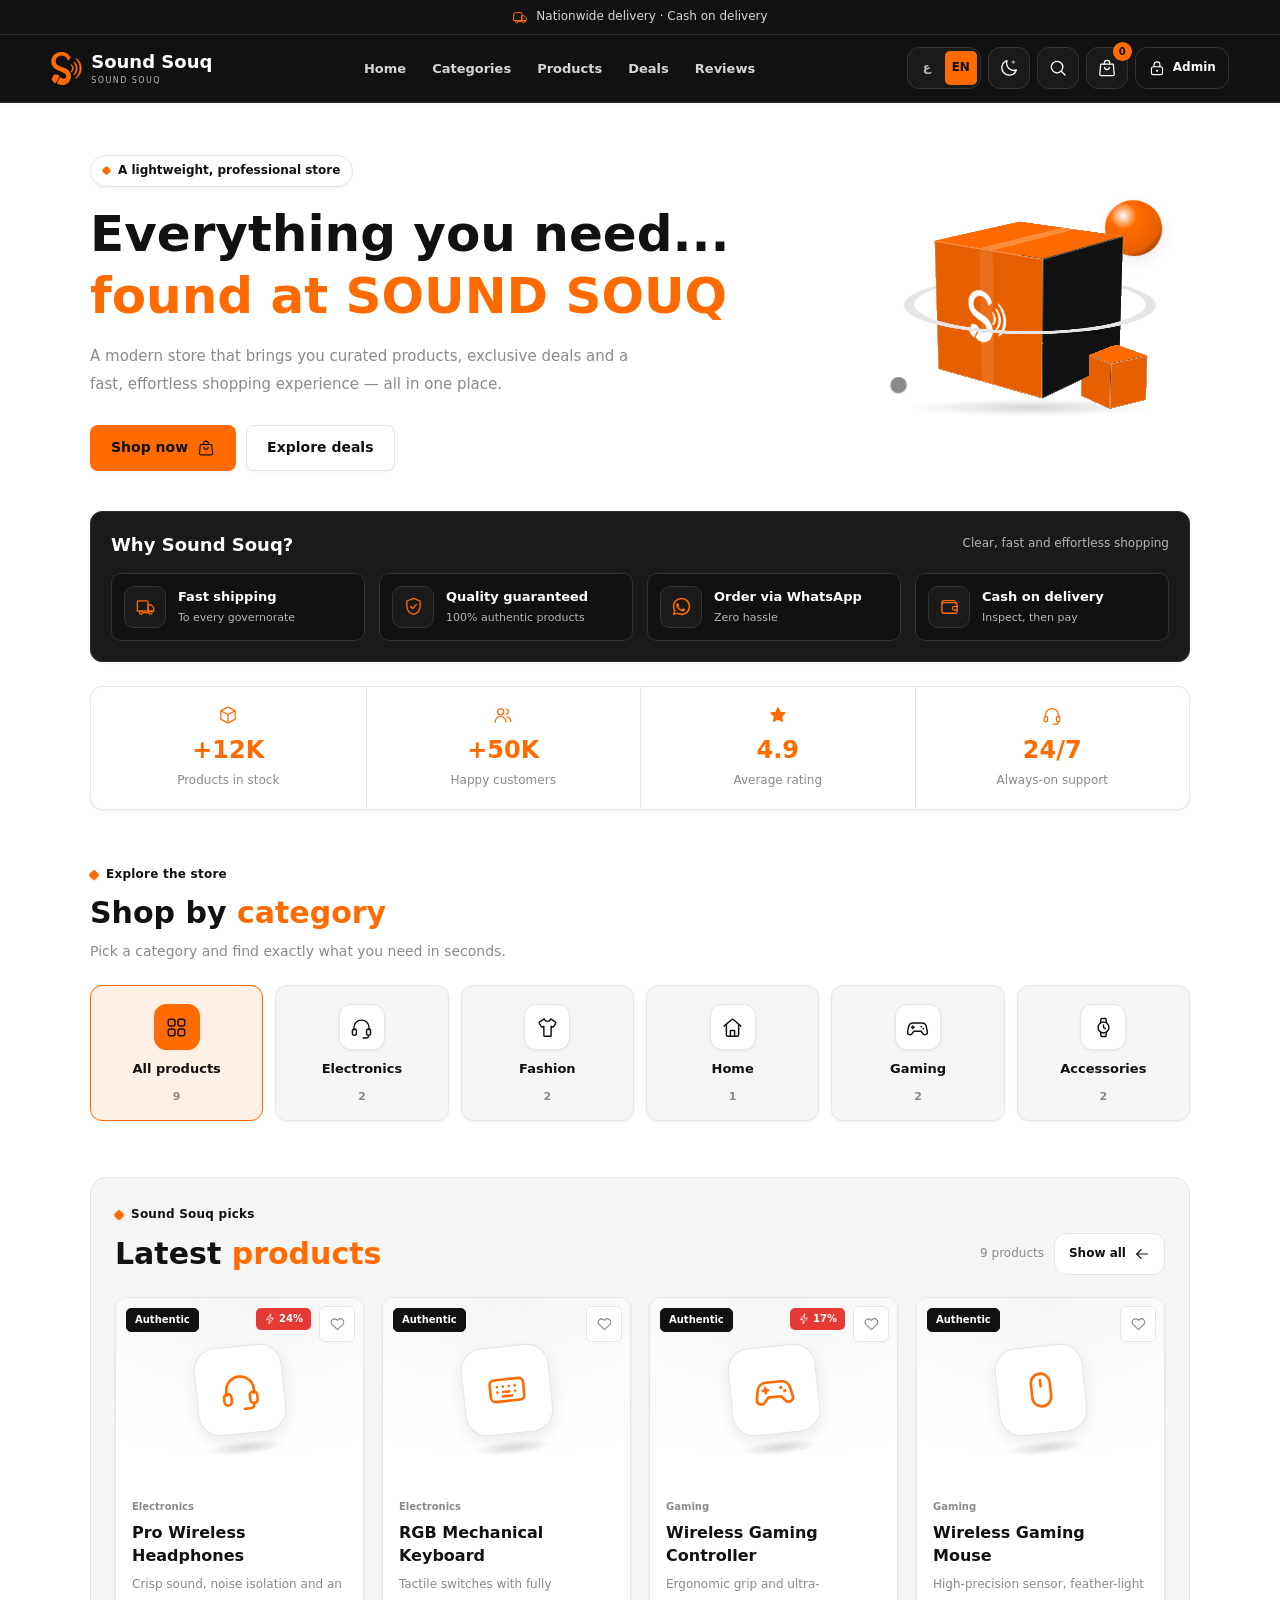
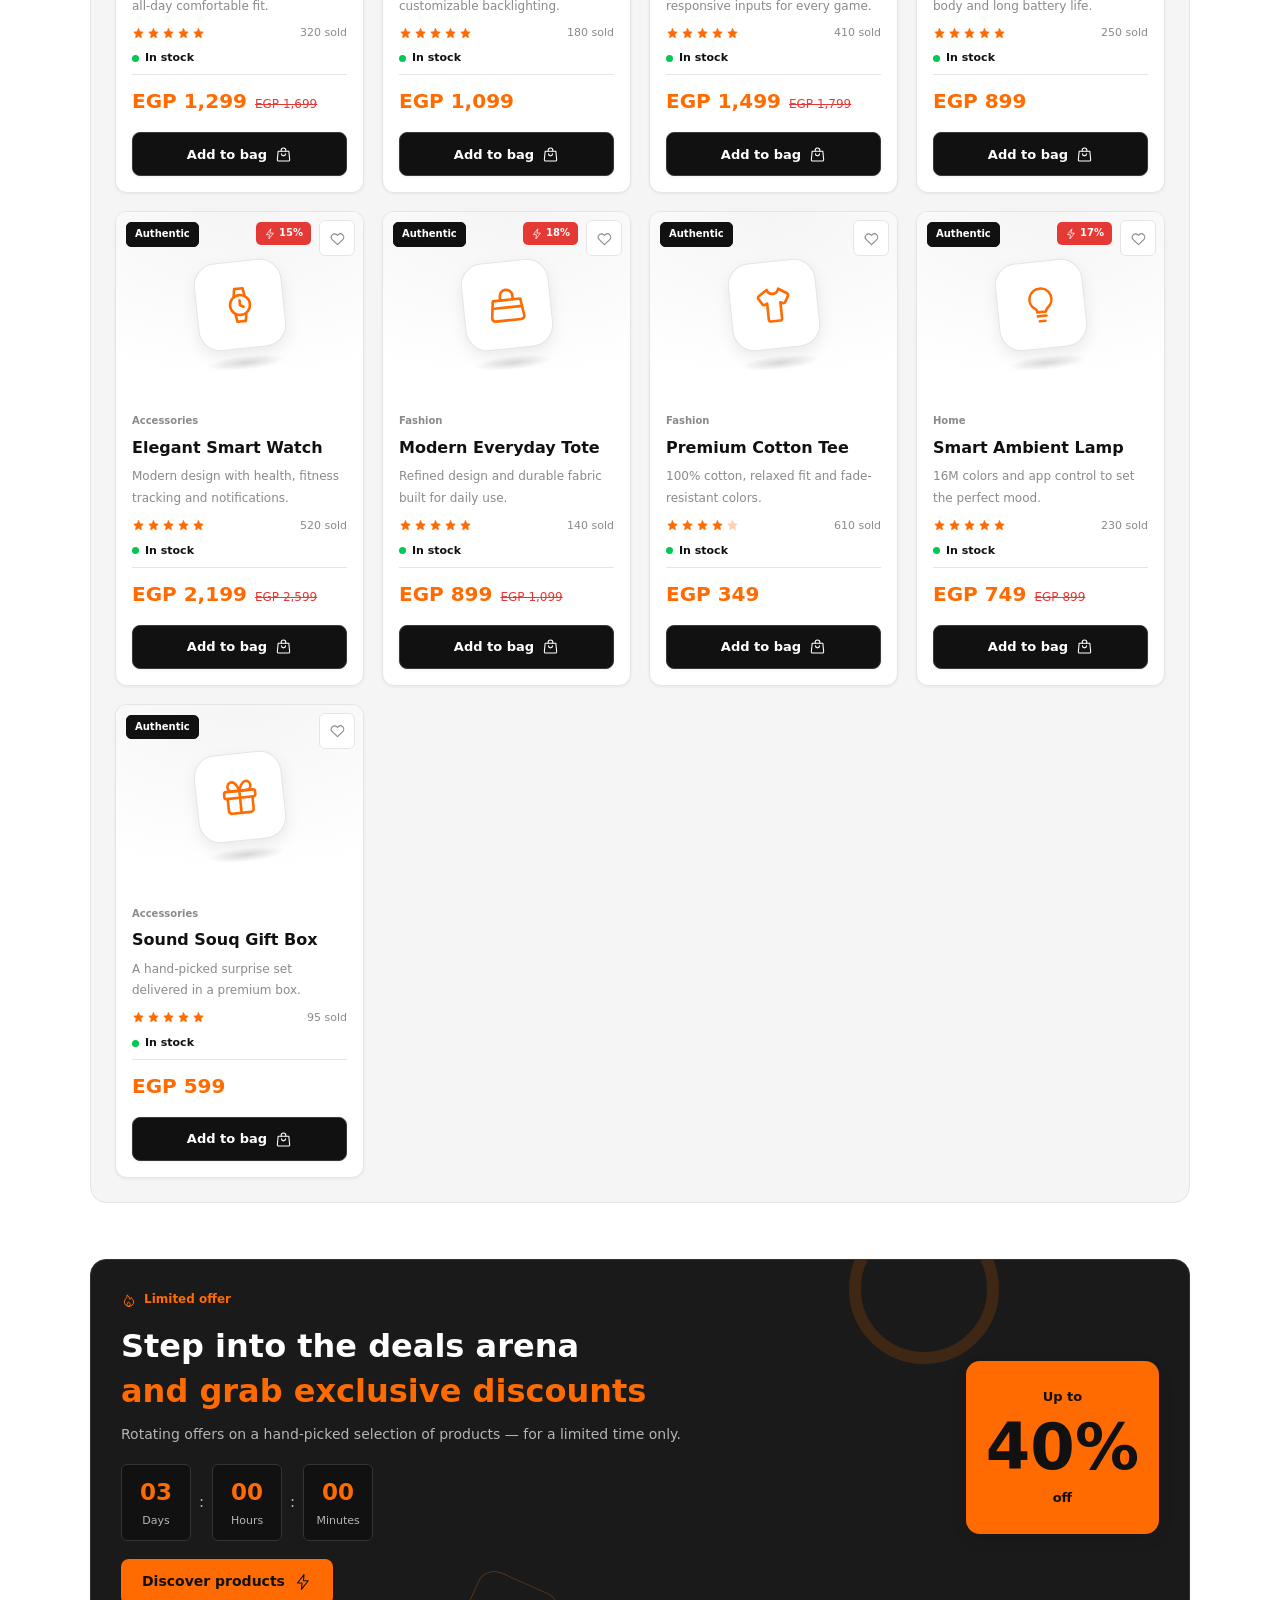
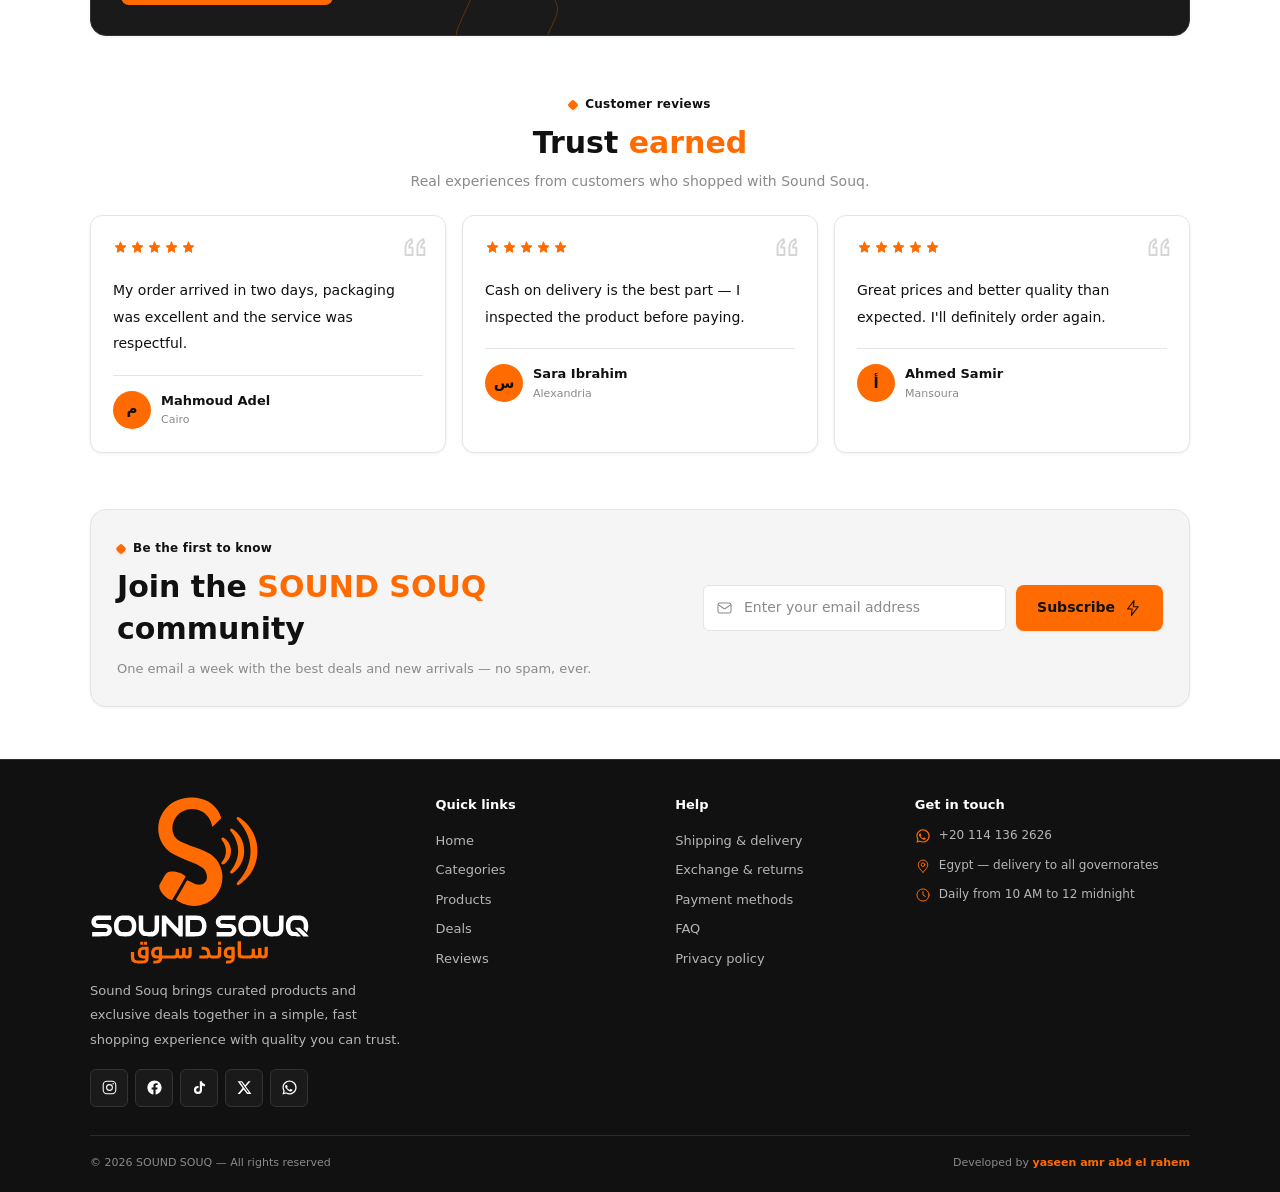
==== commit 1f7b799d: "Rebrand storefront to Sound Souq with lightweight 3D UI Apply supplied Sound Souq logo as SVG assets" ====
--- a/index.html
+++ b/index.html
@@ -1,33 +1,27 @@
 <!DOCTYPE html>
-<html lang="ar" dir="rtl" data-theme="dark">
+<html lang="ar" dir="rtl" data-theme="light">
 
 <head>
   <meta charset="UTF-8">
   <meta name="viewport" content="width=device-width, initial-scale=1.0">
-  <meta name="description" content="ننجاوي - تجربة تسوق عصرية وسريعة بسرعة النينجا">
-  <meta name="theme-color" content="#0a0a0e">
+  <meta name="description" content="ساوند سوق — متجر خفيف واحترافي: منتجات مختارة، طلب عبر واتساب ودفع عند الاستلام.">
+  <meta name="theme-color" content="#111111">
   <meta property="og:type" content="website">
-  <meta property="og:site_name" content="NINJAWY">
-  <meta property="og:title" content="ننجاوي | NINJAWY — تسوّق بسرعة النينجا">
+  <meta property="og:site_name" content="SOUND SOUQ">
+  <meta property="og:title" content="ساوند سوق | SOUND SOUQ — تسوّق بوضوح وثقة">
   <meta property="og:description" content="متجر حديث: منتجات مختارة، عروض حصرية، توصيل لكل المحافظات ودفع عند الاستلام.">
   <meta property="og:locale" content="ar_EG">
   <meta property="og:locale:alternate" content="en_US">
-  <title>ننجاوي | NINJAWY — تسوّق بسرعة النينجا</title>
-
-  <link rel="icon" href="data:image/svg+xml,%3Csvg xmlns='http://www.w3.org/2000/svg' viewBox='0 0 24 24'%3E%3Cpath fill='%23e11d3f' d='M12 1.9 13.9 10.1 22.1 12 13.9 13.9 12 22.1 10.1 13.9 1.9 12 10.1 10.1Z'/%3E%3Ccircle cx='12' cy='12' r='1.8' fill='%230a0a0e'/%3E%3C/svg%3E">
-
-  <link rel="preconnect" href="https://fonts.googleapis.com">
-  <link rel="preconnect" href="https://fonts.gstatic.com" crossorigin>
-  <link
-    href="https://fonts.googleapis.com/css2?family=Cairo:wght@400;500;600;700;800;900&family=Tajawal:wght@400;500;700;800&family=Inter:wght@400;500;600;700;800&family=Sora:wght@600;700;800&display=swap"
-    rel="stylesheet">
+  <title>ساوند سوق | SOUND SOUQ — تسوّق بوضوح وثقة</title>
+
+  <link rel="icon" type="image/svg+xml" href="assets/sound-souq-mark.svg">
 
   <script>
     /* Apply saved theme + language before first paint (no flash) */
     (function () {
       try {
         var t = localStorage.getItem('ninjawy_theme');
-        if (!t) t = window.matchMedia('(prefers-color-scheme: light)').matches ? 'light' : 'dark';
+        if (!t) t = 'light';
         document.documentElement.setAttribute('data-theme', t);
         var l = localStorage.getItem('ninjawy_lang');
         if (!l) l = (navigator.language || 'ar').slice(0, 2).toLowerCase() === 'ar' ? 'ar' : 'en';
@@ -44,39 +38,20 @@
 
   <!-- ICON SPRITE -->
   <svg xmlns="http://www.w3.org/2000/svg" style="display:none" aria-hidden="true">
-  <!-- ============ NINJAWY ICON SYSTEM v2 ============
+  <!-- ============ SOUND SOUQ ICON SYSTEM ============
        24x24 grid · 1.5px stroke · round caps & joins
        Brand glyphs use solid fill.                     -->
 
   <!-- BRAND / THEME -->
-  <symbol id="i-shuriken" viewBox="0 0 24 24" fill="none" stroke="currentColor" stroke-width="1.5" stroke-linecap="round" stroke-linejoin="round">
-    <path d="M12 1.9 13.9 10.1 22.1 12 13.9 13.9 12 22.1 10.1 13.9 1.9 12 10.1 10.1Z"/>
-    <circle cx="12" cy="12" r="1.7"/>
-  </symbol>
-
-  <symbol id="i-katana" viewBox="0 0 24 24" fill="none" stroke="currentColor" stroke-width="1.5" stroke-linecap="round" stroke-linejoin="round">
-    <path d="M21.1 2.9 12.4 11.6"/>
-    <path d="M9.6 9.4 14.6 14.4"/>
-    <path d="m11.4 12.6-6.2 6.2"/>
-    <path d="m8.5 14.1 1.4 1.4M6.7 15.9l1.4 1.4"/>
-    <circle cx="4" cy="20" r="1.2"/>
-  </symbol>
-
-  <symbol id="i-mask" viewBox="0 0 24 24" fill="none" stroke="currentColor" stroke-width="1.5" stroke-linecap="round" stroke-linejoin="round">
-    <path d="M12 3.1a8.9 8.9 0 0 0-8.9 8.9c0 4.9 4 8.9 8.9 8.9s8.9-4 8.9-8.9A8.9 8.9 0 0 0 12 3.1Z"/>
-    <path d="M3.4 11.1h17.2"/>
-    <path d="m7.3 11.7 1.9 1.9h2.1M16.7 11.7l-1.9 1.9h-2.1"/>
-    <path d="M5.6 14.7c1.1 2.3 3.6 3.8 6.4 3.8s5.3-1.5 6.4-3.8"/>
-  </symbol>
-
-  <symbol id="i-sparkle" viewBox="0 0 24 24" fill="currentColor">
-    <path d="M12 1.8c.7 5.4 4.3 9 9.7 9.7-5.4.7-9 4.3-9.7 9.7-.7-5.4-4.3-9-9.7-9.7C7.7 10.8 11.3 7.2 12 1.8Z"/>
-  </symbol>
-
-  <symbol id="i-sparkle-line" viewBox="0 0 24 24" fill="none" stroke="currentColor" stroke-width="1.5" stroke-linejoin="round">
-    <path d="M12 2.6c.6 4.9 3.9 8.2 8.8 8.8-4.9.6-8.2 3.9-8.8 8.8-.6-4.9-3.9-8.2-8.8-8.8 4.9-.6 8.2-3.9 8.8-8.8Z"/>
-    <path d="M18.6 16.4c.3 2.2 1.7 3.6 3.9 3.9-2.2.3-3.6 1.7-3.9 3.9-.3-2.2-1.7-3.6-3.9-3.9 2.2-.3 3.6-1.7 3.9-3.9Z" opacity=".55"/>
-  </symbol>
+  <symbol id="i-brand" viewBox="0 0 715 780">
+    <path fill="currentColor" fill-rule="evenodd" d="M 228.500 8.600 C 192.044 12.353, 169.719 17.439, 142.500 28.193 C 19.019 76.977, -31.050 229.940, 40.644 339.369 C 67.548 380.434, 101.403 404.836, 175 436.210 C 180.225 438.438, 189.675 442.476, 196 445.183 C 202.325 447.891, 221.450 455.535, 238.500 462.169 C 315.233 492.028, 340.743 512.601, 348.936 551.233 C 357.641 592.279, 334.689 622.298, 294.500 622.431 C 275.674 622.492, 264.074 618.506, 231.765 600.872 C 221.754 595.408, 212.900 591.065, 212.088 591.222 C 211.276 591.378, 199.553 610.854, 186.035 634.503 C 172.518 658.151, 155.013 688.737, 147.136 702.472 L 132.814 727.444 135.256 729.544 C 144.116 737.165, 177.368 754.394, 195 760.500 C 274.868 788.157, 362.723 763.619, 414.507 699.191 C 488.972 606.547, 470.431 471.316, 374.482 407.266 C 351.780 392.111, 307.394 372.771, 250 353.025 C 181.985 329.625, 151.434 314.898, 135.415 297.793 C 99.290 259.219, 97.553 198.913, 131.154 149.854 C 185.937 69.869, 308.685 70.051, 362.233 150.197 C 375.895 170.645, 381.547 184.390, 387.545 211.750 C 387.816 212.988, 388.592 213.993, 389.269 213.984 C 389.946 213.976, 404.208 200.557, 420.963 184.165 L 451.425 154.363 450.110 149.931 C 427.175 72.646, 364.409 22.215, 276.500 10.440 C 265.455 8.961, 235.975 7.831, 228.500 8.600 M 564.360 147.460 C 557.414 152.326, 558.791 157.437, 570.629 170.721 C 604.028 208.201, 624.921 241.891, 639.331 281.500 C 679.769 392.654, 653.755 509.473, 567.793 602.749 C 560.301 610.877, 558.810 614.798, 561.346 619.701 C 566.478 629.627, 571.594 627.967, 598.254 607.730 C 741.225 499.200, 743.385 277.396, 602.551 166.481 C 578.463 147.511, 570.179 143.385, 564.360 147.460 M 521.327 226.721 C 517.259 227.466, 514 231.840, 514 236.557 C 514 240.370, 514.810 241.869, 521.359 250.171 C 586.859 333.200, 587.512 436.943, 523.048 518.547 C 518.124 524.781, 514.003 530.921, 513.892 532.191 C 512.991 542.450, 521.658 547.366, 530.882 541.828 C 565.743 520.899, 595.601 478.578, 607.309 433.500 C 620.499 382.717, 611.046 323.839, 582.974 281.924 C 562.813 251.821, 532.499 224.676, 521.327 226.721 M 458.329 291.458 C 451.038 294.629, 450.927 302.152, 458.040 311.051 C 491.957 353.480, 493.569 414.622, 461.844 455.363 C 451.599 468.520, 450.778 471.482, 455.816 477.121 C 461.735 483.745, 472.010 479.661, 487.321 464.598 C 532.799 419.859, 531.990 349.291, 485.493 305.124 C 471.723 292.043, 464.888 288.605, 458.329 291.458 M 86.867 530.509 C 70.213 533.827, 64.006 539.285, 51.584 561.532 C 46.680 570.314, 38.069 585.600, 32.450 595.500 C 17.908 621.117, 15.857 625.482, 15.257 632.101 C 12.493 662.585, 57.773 717.297, 95.355 728.886 C 99.126 730.049, 103 731, 103.964 731 C 105.811 731, 109.796 724.617, 127.059 694 C 132.176 684.925, 143.783 664.675, 152.851 649 C 161.920 633.325, 173.713 612.850, 179.058 603.500 C 184.403 594.150, 191.527 582.017, 194.888 576.538 C 202.254 564.533, 202.201 565.593, 195.750 559.355 C 173.407 537.750, 120.663 523.777, 86.867 530.509"/>
+  </symbol>
+
+  <symbol id="i-sound" viewBox="0 0 24 24" fill="none" stroke="currentColor" stroke-width="1.7" stroke-linecap="round" stroke-linejoin="round">
+    <path d="M4 9.2v5.6h3.8l5 3.8V5.4l-5 3.8H4Z"/>
+    <path d="M16 9.1a4.1 4.1 0 0 1 0 5.8M18.6 6.5a7.8 7.8 0 0 1 0 11"/>
+  </symbol>
+
 
   <!-- NAVIGATION / UI -->
   <symbol id="i-search" viewBox="0 0 24 24" fill="none" stroke="currentColor" stroke-width="1.6" stroke-linecap="round" stroke-linejoin="round">
@@ -84,24 +59,12 @@
     <path d="m20.4 20.4-4.7-4.7"/>
   </symbol>
 
-  <symbol id="i-menu" viewBox="0 0 24 24" fill="none" stroke="currentColor" stroke-width="1.7" stroke-linecap="round">
-    <path d="M3.8 6.8h16.4M3.8 12h16.4M3.8 17.2h11.4"/>
-  </symbol>
-
   <symbol id="i-close" viewBox="0 0 24 24" fill="none" stroke="currentColor" stroke-width="1.8" stroke-linecap="round">
     <path d="m6.3 6.3 11.4 11.4M17.7 6.3 6.3 17.7"/>
   </symbol>
 
   <symbol id="i-plus" viewBox="0 0 24 24" fill="none" stroke="currentColor" stroke-width="1.9" stroke-linecap="round">
     <path d="M12 5.3v13.4M5.3 12h13.4"/>
-  </symbol>
-
-  <symbol id="i-minus" viewBox="0 0 24 24" fill="none" stroke="currentColor" stroke-width="1.9" stroke-linecap="round">
-    <path d="M5.3 12h13.4"/>
-  </symbol>
-
-  <symbol id="i-check" viewBox="0 0 24 24" fill="none" stroke="currentColor" stroke-width="2" stroke-linecap="round" stroke-linejoin="round">
-    <path d="m4.9 12.6 4.6 4.6L19.2 7.1"/>
   </symbol>
 
   <symbol id="i-check-circle" viewBox="0 0 24 24" fill="none" stroke="currentColor" stroke-width="1.6" stroke-linecap="round" stroke-linejoin="round">
@@ -114,33 +77,16 @@
     <path d="M12 9.3v4.2M12 17.2h.01"/>
   </symbol>
 
-  <symbol id="i-info" viewBox="0 0 24 24" fill="none" stroke="currentColor" stroke-width="1.6" stroke-linecap="round" stroke-linejoin="round">
-    <circle cx="12" cy="12" r="9.2"/>
-    <path d="M12 11.2v5.2M12 7.9h.01"/>
-  </symbol>
-
   <symbol id="i-arrow-left" viewBox="0 0 24 24" fill="none" stroke="currentColor" stroke-width="1.8" stroke-linecap="round" stroke-linejoin="round">
     <path d="M20 12H4.4M10.6 5.4 4 12l6.6 6.6"/>
   </symbol>
 
-  <symbol id="i-arrow-right" viewBox="0 0 24 24" fill="none" stroke="currentColor" stroke-width="1.8" stroke-linecap="round" stroke-linejoin="round">
-    <path d="M4 12h15.6M13.4 5.4 20 12l-6.6 6.6"/>
-  </symbol>
-
   <symbol id="i-arrow-up" viewBox="0 0 24 24" fill="none" stroke="currentColor" stroke-width="1.8" stroke-linecap="round" stroke-linejoin="round">
     <path d="M12 20V4.4M5.4 10.6 12 4l6.6 6.6"/>
   </symbol>
 
-  <symbol id="i-arrow-down" viewBox="0 0 24 24" fill="none" stroke="currentColor" stroke-width="1.8" stroke-linecap="round" stroke-linejoin="round">
-    <path d="M12 4v15.6M5.4 13.4 12 20l6.6-6.6"/>
-  </symbol>
-
   <symbol id="i-chevron-down" viewBox="0 0 24 24" fill="none" stroke="currentColor" stroke-width="1.8" stroke-linecap="round" stroke-linejoin="round">
     <path d="m5.8 9.2 6.2 6.2 6.2-6.2"/>
-  </symbol>
-
-  <symbol id="i-chevron-up" viewBox="0 0 24 24" fill="none" stroke="currentColor" stroke-width="1.8" stroke-linecap="round" stroke-linejoin="round">
-    <path d="m5.8 14.8 6.2-6.2 6.2 6.2"/>
   </symbol>
 
   <symbol id="i-sun" viewBox="0 0 24 24" fill="none" stroke="currentColor" stroke-width="1.6" stroke-linecap="round" stroke-linejoin="round">
@@ -151,17 +97,6 @@
   <symbol id="i-moon" viewBox="0 0 24 24" fill="none" stroke="currentColor" stroke-width="1.6" stroke-linecap="round" stroke-linejoin="round">
     <path d="M20.8 14.4A8.8 8.8 0 0 1 9.6 3.2a8.9 8.9 0 1 0 11.2 11.2Z"/>
     <path d="M17.2 3.4v3M15.7 4.9h3" opacity=".6"/>
-  </symbol>
-
-  <symbol id="i-globe" viewBox="0 0 24 24" fill="none" stroke="currentColor" stroke-width="1.5" stroke-linecap="round" stroke-linejoin="round">
-    <circle cx="12" cy="12" r="9.2"/>
-    <path d="M3.1 9.6h17.8M3.1 14.4h17.8"/>
-    <path d="M12 2.8c2.4 2.4 3.7 5.6 3.7 9.2S14.4 18.8 12 21.2c-2.4-2.4-3.7-5.6-3.7-9.2S9.6 5.2 12 2.8Z"/>
-  </symbol>
-
-  <symbol id="i-eye" viewBox="0 0 24 24" fill="none" stroke="currentColor" stroke-width="1.5" stroke-linecap="round" stroke-linejoin="round">
-    <path d="M2.4 12S6.1 5.6 12 5.6 21.6 12 21.6 12 17.9 18.4 12 18.4 2.4 12 2.4 12Z"/>
-    <circle cx="12" cy="12" r="3.1"/>
   </symbol>
 
   <symbol id="i-grid" viewBox="0 0 24 24" fill="none" stroke="currentColor" stroke-width="1.5" stroke-linejoin="round">
@@ -206,34 +141,17 @@
     <path d="M9.2 11.1a2.8 2.8 0 0 0 5.6 0"/>
   </symbol>
 
-  <symbol id="i-cart" viewBox="0 0 24 24" fill="none" stroke="currentColor" stroke-width="1.5" stroke-linecap="round" stroke-linejoin="round">
-    <path d="M2.6 3.6h2.2a1.6 1.6 0 0 1 1.6 1.3l1.9 9.2a1.8 1.8 0 0 0 1.8 1.4h7.6a1.8 1.8 0 0 0 1.7-1.3l1.6-5.4H6.2"/>
-    <circle cx="9.6" cy="19.6" r="1.6"/>
-    <circle cx="17.4" cy="19.6" r="1.6"/>
-  </symbol>
-
   <symbol id="i-box" viewBox="0 0 24 24" fill="none" stroke="currentColor" stroke-width="1.5" stroke-linecap="round" stroke-linejoin="round">
     <path d="M20.6 7.9v8.2a1.7 1.7 0 0 1-.9 1.5l-6.9 3.6a1.7 1.7 0 0 1-1.6 0l-6.9-3.6a1.7 1.7 0 0 1-.9-1.5V7.9a1.7 1.7 0 0 1 .9-1.5l6.9-3.6a1.7 1.7 0 0 1 1.6 0l6.9 3.6c.5.3.9.9.9 1.5Z"/>
     <path d="m3.7 7 8.3 4.4L20.3 7M12 11.5V21"/>
   </symbol>
 
-  <symbol id="i-heart" viewBox="0 0 24 24" fill="none" stroke="currentColor" stroke-width="1.6" stroke-linecap="round" stroke-linejoin="round">
+  <symbol id="i-heart" viewBox="0 0 24 24" stroke="currentColor" stroke-width="1.6" stroke-linecap="round" stroke-linejoin="round">
     <path d="M12 20.7 4.6 13.5A4.7 4.7 0 0 1 11.2 6.8L12 7.6l.8-.8a4.7 4.7 0 1 1 6.6 6.7Z"/>
   </symbol>
 
-  <symbol id="i-star" viewBox="0 0 24 24" fill="none" stroke="currentColor" stroke-width="1.5" stroke-linecap="round" stroke-linejoin="round">
+  <symbol id="i-star" viewBox="0 0 24 24" fill="currentColor" stroke="currentColor" stroke-width="1.5" stroke-linecap="round" stroke-linejoin="round">
     <path d="m12 3.2 2.6 5.5 6 .8-4.4 4.2 1.1 6-5.3-2.9-5.3 2.9 1.1-6L3.4 9.5l6-.8Z"/>
-  </symbol>
-
-  <symbol id="i-tag" viewBox="0 0 24 24" fill="none" stroke="currentColor" stroke-width="1.5" stroke-linecap="round" stroke-linejoin="round">
-    <path d="M20.5 13.3 13.3 20.5a2 2 0 0 1-2.9 0l-7-7a2 2 0 0 1-.6-1.5V4.9A1.9 1.9 0 0 1 4.7 3h7.1a2 2 0 0 1 1.5.6l7.2 7.2a2 2 0 0 1 0 2.5Z"/>
-    <circle cx="7.8" cy="7.8" r="1.3" fill="currentColor" stroke="none"/>
-  </symbol>
-
-  <symbol id="i-percent" viewBox="0 0 24 24" fill="none" stroke="currentColor" stroke-width="1.5" stroke-linecap="round">
-    <path d="M6.6 17.4 17.4 6.6"/>
-    <circle cx="7.7" cy="7.7" r="2.5"/>
-    <circle cx="16.3" cy="16.3" r="2.5"/>
   </symbol>
 
   <symbol id="i-fire" viewBox="0 0 24 24" fill="none" stroke="currentColor" stroke-width="1.5" stroke-linecap="round" stroke-linejoin="round">
@@ -255,11 +173,6 @@
     <path d="M3.3 7.6a2.4 2.4 0 0 1 2.4-2.4h11.2a1.9 1.9 0 0 1 1.9 1.9v1.2"/>
     <rect x="3.3" y="7.6" width="17.4" height="12.1" rx="2.5"/>
     <path d="M20.7 11.9h-3.3a2.1 2.1 0 0 0 0 4.2h3.3"/>
-  </symbol>
-
-  <symbol id="i-card" viewBox="0 0 24 24" fill="none" stroke="currentColor" stroke-width="1.5" stroke-linecap="round" stroke-linejoin="round">
-    <rect x="2.7" y="5.2" width="18.6" height="13.6" rx="2.6"/>
-    <path d="M2.7 9.9h18.6M6.4 14.6h3.8"/>
   </symbol>
 
   <symbol id="i-clock" viewBox="0 0 24 24" fill="none" stroke="currentColor" stroke-width="1.5" stroke-linecap="round" stroke-linejoin="round">
@@ -280,17 +193,6 @@
     <path d="m8.7 11.9 2.4 2.4 4.3-4.7"/>
   </symbol>
 
-  <symbol id="i-refresh" viewBox="0 0 24 24" fill="none" stroke="currentColor" stroke-width="1.5" stroke-linecap="round" stroke-linejoin="round">
-    <path d="M20.4 12a8.4 8.4 0 0 1-14.3 6L3.4 15.4M3.6 12a8.4 8.4 0 0 1 14.3-6l2.7 2.6"/>
-    <path d="M20.6 3.9v4.7h-4.7M3.4 20.1v-4.7h4.7"/>
-  </symbol>
-
-  <symbol id="i-award" viewBox="0 0 24 24" fill="none" stroke="currentColor" stroke-width="1.5" stroke-linecap="round" stroke-linejoin="round">
-    <circle cx="12" cy="9.2" r="6"/>
-    <path d="m8.4 14.3-1.3 6.9 4.9-2.5 4.9 2.5-1.3-6.9"/>
-    <path d="m12 6.4.9 1.9 2 .3-1.5 1.4.4 2.1-1.8-1-1.8 1 .4-2.1L9.1 8.6l2-.3Z"/>
-  </symbol>
-
   <symbol id="i-headset" viewBox="0 0 24 24" fill="none" stroke="currentColor" stroke-width="1.5" stroke-linecap="round" stroke-linejoin="round">
     <path d="M4.1 14.4v-2.2a7.9 7.9 0 0 1 15.8 0v2.2"/>
     <rect x="2.5" y="13.6" width="4.2" height="6.6" rx="2.1"/>
@@ -298,10 +200,6 @@
     <path d="M19.4 20.2v.4a2.4 2.4 0 0 1-2.4 2.4h-3.3"/>
   </symbol>
 
-  <symbol id="i-phone" viewBox="0 0 24 24" fill="none" stroke="currentColor" stroke-width="1.5" stroke-linecap="round" stroke-linejoin="round">
-    <path d="M6.4 3.3h2.9a1.2 1.2 0 0 1 1.2.9l1 3.4a1.2 1.2 0 0 1-.4 1.3l-1.6 1.2a12.4 12.4 0 0 0 5.2 5.2l1.2-1.6a1.2 1.2 0 0 1 1.3-.4l3.4 1a1.2 1.2 0 0 1 .9 1.2v2.9a2 2 0 0 1-2.2 2A17.6 17.6 0 0 1 4.4 5.5a2 2 0 0 1 2-2.2Z"/>
-  </symbol>
-
   <symbol id="i-mail" viewBox="0 0 24 24" fill="none" stroke="currentColor" stroke-width="1.5" stroke-linecap="round" stroke-linejoin="round">
     <rect x="2.8" y="4.9" width="18.4" height="14.2" rx="2.6"/>
     <path d="m3.6 7.6 7.3 5.1a2 2 0 0 0 2.2 0l7.3-5.1"/>
@@ -395,69 +293,10 @@
   <!-- SKIP LINK -->
   <a class="skip-link" href="#home" data-i18n="common.skip">تخطَّ إلى المحتوى</a>
 
-  <!-- SCROLL PROGRESS -->
-  <div class="scroll-progress" id="scrollProgress"></div>
-
-  <!-- CUSTOM CURSOR -->
-  <div class="cursor-dot" id="cursorDot"></div>
-  <div class="cursor-ring" id="cursorRing"></div>
-
-  <!-- PAGE LOADER -->
-  <div class="page-loader" id="pageLoader">
-    <div class="loader-content">
-      <div class="loader-logo">
-        <span class="loader-star"><svg class="ic" aria-hidden="true"><use href="#i-shuriken" /></svg></span>
-        <span data-i18n="brand.name">ننجاوي</span>
-      </div>
-      <div class="loader-bar">
-        <div class="loader-bar-fill"></div>
-      </div>
-      <span class="loader-text" data-i18n="loader.text">يتم تحميل التجربة...</span>
-    </div>
-    <div class="loader-orbs">
-      <div class="loader-orb"></div>
-      <div class="loader-orb"></div>
-      <div class="loader-orb"></div>
-    </div>
-  </div>
-
-  <!-- ============ ANIMATED BACKGROUND ============ -->
-  <div class="bg-stack" aria-hidden="true">
-    <div class="site-background"></div>
-    <div class="bg-aurora">
-      <span class="aurora a1"></span>
-      <span class="aurora a2"></span>
-      <span class="aurora a3"></span>
-      <span class="aurora a4"></span>
-    </div>
-    <canvas id="bgCanvas" class="bg-canvas"></canvas>
-    <div class="background-grid"></div>
-    <div class="bg-beams"><span></span><span></span><span></span></div>
-    <div class="bg-orbs">
-      <div class="orb orb-1"></div>
-      <div class="orb orb-2"></div>
-      <div class="orb orb-3"></div>
-      <div class="orb orb-4"></div>
-    </div>
-    <div class="shooting-stars"><span></span><span></span><span></span></div>
-    <div class="floating-particles">
-      <span></span><span></span><span></span><span></span><span></span><span></span><span></span><span></span>
-    </div>
-    <div class="noise-overlay"></div>
-  </div>
-
-  <!-- TOP OFFER MARQUEE -->
+  <!-- Static announcement: no marquee or animation. -->
   <div class="top-offer">
-    <div class="offer-marquee">
-      <div class="offer-track" id="offerTrack">
-        <span><svg class="ic" aria-hidden="true"><use href="#i-bolt" /></svg> <b data-i18n="marquee.1">عروض خاصة لفترة محدودة — شحن مجاني للطلبات فوق 500 ج.م</b> <svg class="ic" aria-hidden="true"><use href="#i-fire" /></svg></span>
-        <span><svg class="ic" aria-hidden="true"><use href="#i-shuriken" /></svg> <b data-i18n="marquee.2">خصم حتى 40% على منتجات مختارة</b> <svg class="ic" aria-hidden="true"><use href="#i-shuriken" /></svg></span>
-        <span><svg class="ic" aria-hidden="true"><use href="#i-truck" /></svg> <b data-i18n="marquee.3">توصيل لكل المحافظات · دفع عند الاستلام</b> <svg class="ic" aria-hidden="true"><use href="#i-shield" /></svg></span>
-        <span><svg class="ic" aria-hidden="true"><use href="#i-bolt" /></svg> <b data-i18n="marquee.1">عروض خاصة لفترة محدودة — شحن مجاني للطلبات فوق 500 ج.م</b> <svg class="ic" aria-hidden="true"><use href="#i-fire" /></svg></span>
-        <span><svg class="ic" aria-hidden="true"><use href="#i-shuriken" /></svg> <b data-i18n="marquee.2">خصم حتى 40% على منتجات مختارة</b> <svg class="ic" aria-hidden="true"><use href="#i-shuriken" /></svg></span>
-        <span><svg class="ic" aria-hidden="true"><use href="#i-truck" /></svg> <b data-i18n="marquee.3">توصيل لكل المحافظات · دفع عند الاستلام</b> <svg class="ic" aria-hidden="true"><use href="#i-shield" /></svg></span>
-      </div>
-    </div>
+    <svg class="ic" aria-hidden="true"><use href="#i-truck"/></svg>
+    <span data-i18n="marquee.3">توصيل لكل المحافظات · دفع عند الاستلام</span>
   </div>
 
   <!-- HEADER -->
@@ -468,55 +307,51 @@
         <span class="burger-line"></span>
         <span class="burger-line"></span>
       </button>
-      <a href="#home" class="brand magnetic-btn" aria-label="NINJAWY">
-        <span class="brand-mark"><svg class="ic" aria-hidden="true"><use href="#i-shuriken" /></svg></span>
+      <a href="#home" class="brand" aria-label="ساوند سوق | SOUND SOUQ">
+        <span class="brand-mark"><svg class="ic" aria-hidden="true"><use href="#i-brand"/></svg></span>
         <span class="brand-text-wrap">
-          <span class="brand-text" data-i18n="brand.name">ننجاوي</span>
-          <span class="brand-sub">NINJAWY STORE</span>
+          <span class="brand-text" data-i18n="brand.name">ساوند سوق</span>
+          <span class="brand-sub" dir="ltr">SOUND SOUQ</span>
         </span>
-        <div class="brand-shine"></div>
       </a>
     </div>
 
     <nav class="nav-links" id="navLinks" aria-label="Main">
-      <a href="#home" class="nav-link"><span data-i18n="nav.home">الرئيسية</span><i class="nav-underline"></i></a>
-      <a href="#categories" class="nav-link"><span data-i18n="nav.categories">الأقسام</span><i class="nav-underline"></i></a>
-      <a href="#products" class="nav-link"><span data-i18n="nav.products">المنتجات</span><i class="nav-underline"></i></a>
-      <a href="#offers" class="nav-link"><span data-i18n="nav.offers">العروض</span><i class="nav-underline"></i></a>
-      <a href="#reviews" class="nav-link"><span data-i18n="nav.reviews">آراء العملاء</span><i class="nav-underline"></i></a>
+      <a href="#home" class="nav-link"><span data-i18n="nav.home">الرئيسية</span></a>
+      <a href="#categories" class="nav-link"><span data-i18n="nav.categories">الأقسام</span></a>
+      <a href="#products" class="nav-link"><span data-i18n="nav.products">المنتجات</span></a>
+      <a href="#offers" class="nav-link"><span data-i18n="nav.offers">العروض</span></a>
+      <a href="#reviews" class="nav-link"><span data-i18n="nav.reviews">آراء العملاء</span></a>
       <button class="nav-link mobile-only admin-link" id="adminOpenBtnMobile" type="button">
-        <span data-i18n="nav.admin">الإدارة</span><i class="nav-underline"></i>
+        <span data-i18n="nav.admin">الإدارة</span>
       </button>
     </nav>
 
     <div class="nav-actions">
       <div class="lang-switch" role="group" aria-label="Language">
-        <span class="lang-thumb" aria-hidden="true"></span>
         <button type="button" class="lang-opt" data-lang="ar" aria-pressed="true">ع</button>
         <button type="button" class="lang-opt" data-lang="en" aria-pressed="false">EN</button>
       </div>
 
-      <button class="nav-icon theme-toggle magnetic-btn" id="themeToggle" type="button" aria-label="تبديل المظهر" data-i18n-aria="nav.theme">
+      <button class="nav-icon theme-toggle" id="themeToggle" type="button" aria-label="تبديل المظهر" data-i18n-aria="nav.theme">
         <span class="icon-inner">
           <svg class="ic ic-sun" aria-hidden="true"><use href="#i-sun" /></svg>
           <svg class="ic ic-moon" aria-hidden="true"><use href="#i-moon" /></svg>
         </span>
       </button>
 
-      <button class="nav-icon magnetic-btn" id="searchBtn" type="button" aria-label="بحث" data-i18n-aria="nav.search">
+      <button class="nav-icon" id="searchBtn" type="button" aria-label="بحث" data-i18n-aria="nav.search">
         <span class="icon-inner"><svg class="ic" aria-hidden="true"><use href="#i-search" /></svg></span>
       </button>
 
-      <button class="nav-icon cart-button magnetic-btn" id="cartBtn" type="button" aria-label="السلة" data-i18n-aria="nav.cart">
+      <button class="nav-icon cart-button" id="cartBtn" type="button" aria-label="السلة" data-i18n-aria="nav.cart">
         <span class="icon-inner"><svg class="ic" aria-hidden="true"><use href="#i-bag" /></svg></span>
         <span class="cart-count" id="cartCount">0</span>
-        <span class="cart-pulse"></span>
       </button>
 
-      <button class="admin-nav-btn magnetic-btn" id="adminOpenBtn" type="button">
+      <button class="admin-nav-btn" id="adminOpenBtn" type="button">
         <span class="btn-icon"><svg class="ic" aria-hidden="true"><use href="#i-lock" /></svg></span>
         <span data-i18n="nav.admin">الإدارة</span>
-        <span class="btn-glow"></span>
       </button>
     </div>
   </header>
@@ -524,107 +359,60 @@
   <!-- MAIN -->
   <main id="home">
 
-    <!-- HERO -->
+    <!-- Compact, image-free hero. -->
     <section class="hero">
-      <div class="hero-glow glow-one"></div>
-      <div class="hero-glow glow-two"></div>
-      <div class="hero-glow glow-three"></div>
-
       <div class="hero-content">
         <div class="hero-text">
-          <div class="hero-label reveal">
-            <span class="pulse-dot"></span>
-            <span data-i18n="hero.badge">تجربة تسوق بسرعة النينجا</span>
-            <span class="label-shine"></span>
-          </div>
-
+          <span class="hero-label" data-i18n="hero.badge">تجربة تسوق خفيفة واحترافية</span>
           <h1 class="hero-title">
-            <span class="title-line reveal" data-delay="100" data-i18n="hero.title1">كل ما تحتاجه...</span>
-            <span class="title-line accent reveal" data-delay="250" data-i18n="hero.title2">تجده في ننجاوي</span>
+            <span class="title-line" data-i18n="hero.title1">كل ما تحتاجه...</span>
+            <span class="title-line accent" data-i18n="hero.title2">تجده في ساوند سوق</span>
           </h1>
-
-          <p class="hero-desc reveal" data-delay="400" data-i18n="hero.desc">
-            متجر حديث يجمع لك المنتجات المميزة والعروض الحصرية وتجربة تسوق سريعة وسهلة في مكان واحد.
-          </p>
-
-          <div class="hero-buttons reveal" data-delay="550">
-            <a href="#products" class="primary-btn magnetic-btn">
+          <p class="hero-desc" data-i18n="hero.desc">متجر حديث يجمع لك المنتجات المميزة والعروض الحصرية وتجربة تسوق سريعة وسهلة في مكان واحد.</p>
+          <div class="hero-buttons">
+            <a href="#products" class="primary-btn">
               <span class="btn-text" data-i18n="hero.cta1">تسوق الآن</span>
-              <span class="btn-icon"><svg class="ic" aria-hidden="true"><use href="#i-bag" /></svg></span>
-              <span class="btn-shine"></span>
+              <span class="btn-icon"><svg class="ic" aria-hidden="true"><use href="#i-bag"/></svg></span>
             </a>
-            <a href="#offers" class="secondary-btn magnetic-btn">
+            <a href="#offers" class="secondary-btn">
               <span class="btn-text" data-i18n="hero.cta2">اكتشف العروض</span>
-              <span class="btn-icon"><svg class="ic" aria-hidden="true"><use href="#i-fire" /></svg></span>
-              <span class="btn-shine"></span>
             </a>
           </div>
-
-          <div class="hero-mini-stats reveal" data-delay="700">
-            <div class="mini-stat">
-              <strong data-count="12">+12K</strong>
-              <span data-i18n="hero.stat1">منتج</span>
-              <div class="stat-bar"></div>
-            </div>
-            <div class="mini-stat">
-              <strong data-count="50">+50K</strong>
-              <span data-i18n="hero.stat2">عميل</span>
-              <div class="stat-bar"></div>
-            </div>
-            <div class="mini-stat">
-              <strong>4.9</strong>
-              <span data-i18n="hero.stat3">تقييم</span>
-              <div class="stat-bar"></div>
+        </div>
+        <!-- Lightweight CSS 3D composition: no images, canvas or animation loop. -->
+        <div class="hero-visual" aria-hidden="true">
+          <div class="hero-scene">
+            <span class="hero-platform"></span>
+            <span class="hero-ring"></span>
+            <span class="hero-sphere"></span>
+            <span class="hero-dot"></span>
+            <div class="hero-cube">
+              <span class="cube-face cube-front"><svg class="ic"><use href="#i-brand"/></svg></span>
+              <span class="cube-face cube-back"></span>
+              <span class="cube-face cube-right"></span>
+              <span class="cube-face cube-left"></span>
+              <span class="cube-face cube-top"></span>
+              <span class="cube-face cube-bottom"></span>
+            </div>
+            <div class="hero-cube hero-cube-small">
+              <span class="cube-face cube-front"></span>
+              <span class="cube-face cube-back"></span>
+              <span class="cube-face cube-right"></span>
+              <span class="cube-face cube-left"></span>
+              <span class="cube-face cube-top"></span>
+              <span class="cube-face cube-bottom"></span>
             </div>
           </div>
         </div>
-
-        <!-- NINJA SCENE -->
-        <div class="ninja-scene reveal" data-delay="300">
-          <div class="ninja-light"></div>
-          <div class="ninja-rings">
-            <div class="ring"></div>
-            <div class="ring"></div>
-            <div class="ring"></div>
-          </div>
-          <div class="ninja-float-icons">
-            <span class="float-icon"><svg class="ic" aria-hidden="true"><use href="#i-shuriken" /></svg></span>
-            <span class="float-icon"><svg class="ic" aria-hidden="true"><use href="#i-katana" /></svg></span>
-            <span class="float-icon"><svg class="ic" aria-hidden="true"><use href="#i-shuriken" /></svg></span>
-            <span class="float-icon"><svg class="ic" aria-hidden="true"><use href="#i-sparkle" /></svg></span>
-          </div>
-          <div class="ninja-card-badge">
-            <span class="ncb-icon"><svg class="ic" aria-hidden="true"><use href="#i-bolt" /></svg></span>
-            <span>
-              <strong data-i18n="hero.badgeCard1">توصيل سريع</strong>
-              <em data-i18n="hero.badgeCard2">خلال 2-4 أيام</em>
-            </span>
-          </div>
-          <!-- Fallback ninja art if the image fails -->
-          <div class="ninja-fallback">
-            <div class="ninja-silhouette"><svg class="ic" aria-hidden="true"><use href="#i-mask" /></svg></div>
-            <div class="ninja-glow-text">NINJA</div>
-          </div>
-          <picture class="ninja-picture">
-            <source srcset="assets/ninja-hero.webp" type="image/webp">
-            <img src="assets/ninja-hero.png" class="ninja-image" alt="نينجا ننجاوي" width="768" height="1376"
-              fetchpriority="high" data-i18n-alt="hero.ninjaAlt" onerror="this.style.display='none'">
-          </picture>
-          <div class="ninja-floor"></div>
-          <div class="ninja-shadow"></div>
-        </div>
-      </div>
-
-      <div class="hero-scroll-hint">
-        <span data-i18n="hero.scroll">اسحب للاستكشاف</span>
-        <div class="scroll-line">
-          <div class="scroll-dot"></div>
-        </div>
       </div>
     </section>
 
     <!-- TRUST BADGES -->
-    <section class="trust-strip reveal">
+    <section class="trust-strip" aria-labelledby="whyTitle">
+      <div class="why-heading">
+        <h2 id="whyTitle" data-i18n="why.title">لماذا ساوند سوق؟</h2>
+        <span data-i18n="why.sub">تسوّق واضح، سريع، وبدون تعقيد</span>
+      </div>
       <div class="trust-item">
         <span class="trust-icon"><svg class="ic" aria-hidden="true"><use href="#i-truck" /></svg></span>
         <div><strong data-i18n="trust.1.title">شحن سريع</strong><span data-i18n="trust.1.sub">لكل المحافظات</span></div>
@@ -645,83 +433,66 @@
 
     <!-- STATS -->
     <section class="stats-section">
-      <div class="stat-box reveal" data-delay="0">
+      <div class="stat-box">
         <div class="stat-icon"><svg class="ic" aria-hidden="true"><use href="#i-box" /></svg></div>
-        <strong data-count="12000">+12K</strong>
+        <strong>+12K</strong>
         <span data-i18n="stats.1">منتج متوفر</span>
-        <div class="stat-hover-glow"></div>
-      </div>
-      <div class="stat-box reveal" data-delay="100">
+      </div>
+      <div class="stat-box">
         <div class="stat-icon"><svg class="ic" aria-hidden="true"><use href="#i-users" /></svg></div>
-        <strong data-count="50000">+50K</strong>
+        <strong>+50K</strong>
         <span data-i18n="stats.2">عميل سعيد</span>
-        <div class="stat-hover-glow"></div>
-      </div>
-      <div class="stat-box reveal" data-delay="200">
+      </div>
+      <div class="stat-box">
         <div class="stat-icon"><svg class="ic" aria-hidden="true"><use href="#i-star" /></svg></div>
-        <strong data-decimal="4.9">4.9</strong>
+        <strong>4.9</strong>
         <span data-i18n="stats.3">متوسط التقييم</span>
-        <div class="stat-hover-glow"></div>
-      </div>
-      <div class="stat-box reveal" data-delay="300">
+      </div>
+      <div class="stat-box">
         <div class="stat-icon"><svg class="ic" aria-hidden="true"><use href="#i-headset" /></svg></div>
         <strong>24/7</strong>
         <span data-i18n="stats.4">دعم مستمر</span>
-        <div class="stat-hover-glow"></div>
       </div>
     </section>
 
     <!-- CATEGORIES -->
     <section class="section" id="categories">
       <div class="section-title">
-        <span class="section-small reveal" data-i18n="cat.eyebrow">استكشف المتجر</span>
-        <h2 class="reveal" data-delay="100" data-i18n-html="cat.title">أقسام <em>ننجاوي</em></h2>
-        <p class="section-desc reveal" data-delay="150" data-i18n="cat.desc">تسوّق حسب القسم واختار ما يناسبك في ثوانٍ.</p>
-        <div class="title-line-deco reveal" data-delay="200"></div>
+        <span class="section-small" data-i18n="cat.eyebrow">استكشف المتجر</span>
+        <h2 data-i18n-html="cat.title">أقسام <em>ساوند سوق</em></h2>
+        <p class="section-desc" data-i18n="cat.desc">تسوّق حسب القسم واختار ما يناسبك في ثوانٍ.</p>
       </div>
 
       <div class="categories-grid" id="categoriesGrid">
-        <button class="category-card active reveal" data-category="all" data-delay="0">
+        <button class="category-card active" data-category="all">
           <span class="category-icon"><svg class="ic" aria-hidden="true"><use href="#i-grid" /></svg></span>
           <span data-i18n="cat.all">كل المنتجات</span>
           <em class="cat-count" data-cat-count="all">0</em>
-          <div class="card-shine"></div>
-          <div class="card-glow"></div>
         </button>
-        <button class="category-card reveal" data-category="electronics" data-delay="80">
+        <button class="category-card" data-category="electronics">
           <span class="category-icon"><svg class="ic" aria-hidden="true"><use href="#i-headset" /></svg></span>
           <span data-i18n="cat.electronics">إلكترونيات</span>
           <em class="cat-count" data-cat-count="electronics">0</em>
-          <div class="card-shine"></div>
-          <div class="card-glow"></div>
         </button>
-        <button class="category-card reveal" data-category="fashion" data-delay="160">
+        <button class="category-card" data-category="fashion">
           <span class="category-icon"><svg class="ic" aria-hidden="true"><use href="#i-shirt" /></svg></span>
           <span data-i18n="cat.fashion">أزياء</span>
           <em class="cat-count" data-cat-count="fashion">0</em>
-          <div class="card-shine"></div>
-          <div class="card-glow"></div>
         </button>
-        <button class="category-card reveal" data-category="home" data-delay="240">
+        <button class="category-card" data-category="home">
           <span class="category-icon"><svg class="ic" aria-hidden="true"><use href="#i-home" /></svg></span>
           <span data-i18n="cat.home">منزل</span>
           <em class="cat-count" data-cat-count="home">0</em>
-          <div class="card-shine"></div>
-          <div class="card-glow"></div>
         </button>
-        <button class="category-card reveal" data-category="gaming" data-delay="320">
+        <button class="category-card" data-category="gaming">
           <span class="category-icon"><svg class="ic" aria-hidden="true"><use href="#i-gamepad" /></svg></span>
           <span data-i18n="cat.gaming">ألعاب</span>
           <em class="cat-count" data-cat-count="gaming">0</em>
-          <div class="card-shine"></div>
-          <div class="card-glow"></div>
         </button>
-        <button class="category-card reveal" data-category="accessories" data-delay="400">
+        <button class="category-card" data-category="accessories">
           <span class="category-icon"><svg class="ic" aria-hidden="true"><use href="#i-watch" /></svg></span>
           <span data-i18n="cat.accessories">إكسسوارات</span>
           <em class="cat-count" data-cat-count="accessories">0</em>
-          <div class="card-shine"></div>
-          <div class="card-glow"></div>
         </button>
       </div>
     </section>
@@ -730,12 +501,12 @@
     <section class="section products-section" id="products">
       <div class="products-header">
         <div>
-          <span class="section-small reveal" data-i18n="prod.eyebrow">مختارات ننجاوي</span>
-          <h2 class="reveal" data-delay="100" data-i18n-html="prod.title">أحدث <em>المنتجات</em></h2>
-        </div>
-        <div class="products-tools reveal" data-delay="200">
+          <span class="section-small" data-i18n="prod.eyebrow">مختارات ساوند سوق</span>
+          <h2 data-i18n-html="prod.title">أحدث <em>المنتجات</em></h2>
+        </div>
+        <div class="products-tools">
           <span class="results-count" id="resultsCount"></span>
-          <button class="show-all-btn magnetic-btn" id="showAllBtn" type="button">
+          <button class="show-all-btn" id="showAllBtn" type="button">
             <span data-i18n="prod.showAll">عرض الكل</span>
             <span class="arrow dir-flip"><svg class="ic" aria-hidden="true"><use href="#i-arrow-left" /></svg></span>
           </button>
@@ -746,52 +517,44 @@
 
     <!-- OFFERS -->
     <section class="offer-section" id="offers">
-      <div class="offer-bg-anim"></div>
       <div class="offer-content">
-        <span class="offer-tag reveal">
+        <span class="offer-tag">
           <svg class="ic" aria-hidden="true"><use href="#i-fire" /></svg>
           <b data-i18n="offer.tag">عرض محدود</b>
-          <span class="tag-pulse"></span>
         </span>
-        <h2 class="reveal" data-delay="100" data-i18n-html="offer.title">ادخل ساحة العروض <span>واحصل على خصومات مميزة</span></h2>
-        <p class="reveal" data-delay="200" data-i18n="offer.desc">عروض متجددة على مجموعة مختارة من المنتجات، لفترة محدودة فقط.</p>
-
-        <div class="countdown reveal" data-delay="260" id="countdown">
+        <h2 data-i18n-html="offer.title">ادخل ساحة العروض <span>واحصل على خصومات مميزة</span></h2>
+        <p data-i18n="offer.desc">عروض متجددة على مجموعة مختارة من المنتجات، لفترة محدودة فقط.</p>
+
+        <div class="countdown" id="countdown">
           <div class="cd-box"><strong id="cdDays">00</strong><span data-i18n="offer.days">يوم</span></div>
           <div class="cd-sep">:</div>
           <div class="cd-box"><strong id="cdHours">00</strong><span data-i18n="offer.hours">ساعة</span></div>
           <div class="cd-sep">:</div>
           <div class="cd-box"><strong id="cdMinutes">00</strong><span data-i18n="offer.minutes">دقيقة</span></div>
-          <div class="cd-sep">:</div>
-          <div class="cd-box"><strong id="cdSeconds">00</strong><span data-i18n="offer.seconds">ثانية</span></div>
-        </div>
-
-        <a href="#products" class="primary-btn magnetic-btn reveal" data-delay="320">
+        </div>
+
+        <a href="#products" class="primary-btn">
           <span class="btn-text" data-i18n="offer.cta">اكتشف المنتجات</span>
           <span class="btn-icon"><svg class="ic" aria-hidden="true"><use href="#i-bolt" /></svg></span>
-          <span class="btn-shine"></span>
         </a>
       </div>
-      <div class="offer-number reveal" data-delay="400">
+      <div class="offer-number">
         <span class="offer-up" data-i18n="offer.upTo">حتى</span>
-        <strong class="offer-percent"><span data-count="40">40</span>%</strong>
+        <strong class="offer-percent"><span>40</span>%</strong>
         <span class="offer-down" data-i18n="offer.off">خصم</span>
-        <div class="offer-circle"></div>
-        <div class="offer-circle-2"></div>
       </div>
     </section>
 
     <!-- REVIEWS -->
     <section class="section reviews-section" id="reviews">
       <div class="section-title center">
-        <span class="section-small reveal" data-i18n="rev.eyebrow">آراء العملاء</span>
-        <h2 class="reveal" data-delay="100" data-i18n-html="rev.title">ثقة <em>تستحقها</em></h2>
-        <p class="section-desc reveal" data-delay="150" data-i18n="rev.desc">تجارب حقيقية من عملاء اشتروا من ننجاوي.</p>
-        <div class="title-line-deco center reveal" data-delay="200"></div>
+        <span class="section-small" data-i18n="rev.eyebrow">آراء العملاء</span>
+        <h2 data-i18n-html="rev.title">ثقة <em>تستحقها</em></h2>
+        <p class="section-desc" data-i18n="rev.desc">تجارب حقيقية من عملاء اشتروا من ساوند سوق.</p>
       </div>
 
       <div class="reviews-grid">
-        <article class="review-card reveal" data-delay="0">
+        <article class="review-card">
           <span class="review-quote"><svg class="ic" aria-hidden="true"><use href="#i-quote" /></svg></span>
           <div class="review-stars" data-stars="5"></div>
           <p data-i18n="rev.1.text">الطلب وصل في يومين والتغليف ممتاز، والتعامل كان محترم جدًا.</p>
@@ -803,7 +566,7 @@
             </div>
           </footer>
         </article>
-        <article class="review-card reveal" data-delay="120">
+        <article class="review-card">
           <span class="review-quote"><svg class="ic" aria-hidden="true"><use href="#i-quote" /></svg></span>
           <div class="review-stars" data-stars="5"></div>
           <p data-i18n="rev.2.text">أحسن حاجة إن الدفع عند الاستلام، فحصت المنتج قبل ما أدفع.</p>
@@ -815,7 +578,7 @@
             </div>
           </footer>
         </article>
-        <article class="review-card reveal" data-delay="240">
+        <article class="review-card">
           <span class="review-quote"><svg class="ic" aria-hidden="true"><use href="#i-quote" /></svg></span>
           <div class="review-stars" data-stars="5"></div>
           <p data-i18n="rev.3.text">الأسعار منافسة والجودة أعلى من المتوقع، هرجع أشتري تاني أكيد.</p>
@@ -832,22 +595,19 @@
 
     <!-- NEWSLETTER -->
     <section class="newsletter">
-      <div class="newsletter-glow"></div>
-      <div class="newsletter-content reveal">
+      <div class="newsletter-content">
         <span class="section-small" data-i18n="nl.eyebrow">كن أول من يعرف العروض</span>
-        <h2 data-i18n-html="nl.title">انضم إلى مجتمع <em>ننجاوي</em></h2>
+        <h2 data-i18n-html="nl.title">انضم إلى مجتمع <em>ساوند سوق</em></h2>
         <p data-i18n="nl.desc">رسالة واحدة أسبوعيًا بأهم العروض والمنتجات الجديدة — بدون إزعاج.</p>
       </div>
-      <form id="newsletterForm" class="newsletter-form reveal" data-delay="200" novalidate>
+      <form id="newsletterForm" class="newsletter-form" novalidate>
         <div class="input-wrapper with-icon">
           <span class="input-icon"><svg class="ic" aria-hidden="true"><use href="#i-mail" /></svg></span>
           <input type="email" id="newsletterEmail" placeholder="اكتب بريدك الإلكتروني" data-i18n-ph="nl.placeholder" required>
-          <span class="input-focus-border"></span>
-        </div>
-        <button type="submit" class="primary-btn magnetic-btn">
+        </div>
+        <button type="submit" class="primary-btn">
           <span class="btn-text" data-i18n="nl.cta">اشترك الآن</span>
           <span class="btn-icon"><svg class="ic" aria-hidden="true"><use href="#i-bolt" /></svg></span>
-          <span class="btn-shine"></span>
         </button>
       </form>
     </section>
@@ -856,17 +616,10 @@
 
   <!-- FOOTER -->
   <footer>
-    <div class="footer-glow"></div>
     <div class="footer-grid">
-      <div class="footer-brand reveal">
-        <div class="brand footer-logo">
-          <span class="brand-mark"><svg class="ic" aria-hidden="true"><use href="#i-shuriken" /></svg></span>
-          <span class="brand-text-wrap">
-            <span class="brand-text" data-i18n="brand.name">ننجاوي</span>
-            <span class="brand-sub">NINJAWY STORE</span>
-          </span>
-        </div>
-        <p data-i18n="footer.about">تجربة تسوق حديثة تجمع المنتجات المميزة والعروض الحصرية في مكان واحد. بسرعة النينجا، بجودة تثق بها.</p>
+      <div class="footer-brand">
+        <img class="footer-logo" src="assets/sound-souq-logo-white.svg" alt="ساوند سوق | SOUND SOUQ" width="1550" height="1190" loading="lazy" decoding="async">
+        <p data-i18n="footer.about">ساوند سوق يجمع المنتجات المميزة والعروض الحصرية في تجربة تسوق بسيطة وسريعة، بجودة تثق بها.</p>
         <div class="footer-socials">
           <a href="#" class="social-btn" aria-label="Instagram"><svg class="ic" aria-hidden="true"><use href="#i-instagram" /></svg></a>
           <a href="#" class="social-btn" aria-label="Facebook"><svg class="ic" aria-hidden="true"><use href="#i-facebook" /></svg></a>
@@ -876,7 +629,7 @@
         </div>
       </div>
 
-      <div class="footer-col reveal" data-delay="100">
+      <div class="footer-col">
         <h4 data-i18n="footer.quick">روابط سريعة</h4>
         <a href="#home" class="footer-link"><span data-i18n="nav.home">الرئيسية</span></a>
         <a href="#categories" class="footer-link"><span data-i18n="nav.categories">الأقسام</span></a>
@@ -885,7 +638,7 @@
         <a href="#reviews" class="footer-link"><span data-i18n="nav.reviews">آراء العملاء</span></a>
       </div>
 
-      <div class="footer-col reveal" data-delay="180">
+      <div class="footer-col">
         <h4 data-i18n="footer.help">المساعدة</h4>
         <a href="#" class="footer-link"><span data-i18n="footer.shipping">الشحن والتوصيل</span></a>
         <a href="#" class="footer-link"><span data-i18n="footer.returns">الاستبدال والاسترجاع</span></a>
@@ -894,13 +647,10 @@
         <a href="#" class="footer-link"><span data-i18n="footer.privacy">سياسة الخصوصية</span></a>
       </div>
 
-      <div class="footer-col reveal" data-delay="260">
+      <div class="footer-col">
         <h4 data-i18n="footer.contact">تواصل معنا</h4>
         <a href="https://wa.me/201141362626" class="footer-contact" target="_blank" rel="noopener">
           <svg class="ic" aria-hidden="true"><use href="#i-whatsapp" /></svg><span dir="ltr">+20 114 136 2626</span>
-        </a>
-        <a href="mailto:hello@ninjawy.store" class="footer-contact">
-          <svg class="ic" aria-hidden="true"><use href="#i-mail" /></svg><span dir="ltr">hello@ninjawy.store</span>
         </a>
         <p class="footer-contact static">
           <svg class="ic" aria-hidden="true"><use href="#i-pin" /></svg><span data-i18n="footer.address">مصر — توصيل لكل المحافظات</span>
@@ -912,7 +662,7 @@
     </div>
 
     <div class="footer-bottom">
-      <span data-i18n-html="footer.rights">© 2026 NINJAWY — صُنع بسرعة النينجا <svg class="ic" aria-hidden="true"><use href="#i-mask" /></svg></span>
+      <span data-i18n-html="footer.rights">© 2026 SOUND SOUQ — جميع الحقوق محفوظة <svg class="ic" aria-hidden="true"><use href="#i-sound" /></svg></span>
       <span class="developer" data-i18n-html="footer.dev">Developed by <strong>yaseen amr abd el rahem</strong></span>
     </div>
   </footer>
@@ -921,16 +671,15 @@
   <div class="overlay" id="overlay"></div>
 
   <!-- SEARCH -->
-  <div class="search-modal" id="searchModal" role="dialog" aria-modal="true">
+  <div class="search-modal" id="searchModal" role="dialog" aria-modal="true" aria-labelledby="searchTitle">
     <div class="search-window">
       <div class="modal-top">
-        <h3 data-i18n="search.title">البحث عن منتج</h3>
-        <button class="close-modal magnetic-btn" id="closeSearchBtn" type="button" aria-label="إغلاق" data-i18n-aria="common.close"><svg class="ic" aria-hidden="true"><use href="#i-close" /></svg></button>
+        <h3 id="searchTitle" data-i18n="search.title">البحث عن منتج</h3>
+        <button class="close-modal" id="closeSearchBtn" type="button" aria-label="إغلاق" data-i18n-aria="common.close"><svg class="ic" aria-hidden="true"><use href="#i-close" /></svg></button>
       </div>
       <div class="input-wrapper with-icon">
         <span class="input-icon"><svg class="ic" aria-hidden="true"><use href="#i-search" /></svg></span>
         <input type="text" id="searchInput" placeholder="اكتب اسم المنتج..." data-i18n-ph="search.placeholder">
-        <span class="input-focus-border"></span>
       </div>
       <p class="search-hint" data-i18n="search.hint">جرّب: سماعات، ساعة، ألعاب...</p>
       <div class="search-results" id="searchResults"></div>
@@ -938,14 +687,14 @@
   </div>
 
   <!-- CART -->
-  <aside class="cart-panel" id="cartPanel" aria-label="Cart">
+  <aside class="cart-panel" id="cartPanel" role="dialog" aria-modal="true" aria-labelledby="cartTitle" data-i18n-aria="cart.label" hidden>
     <div class="cart-header">
       <div>
         <span class="cart-label" data-i18n="cart.label">سلة المشتريات</span>
-        <h3><span data-i18n="cart.title">حقيبة ننجاوي</span> <svg class="ic" aria-hidden="true"><use href="#i-bag" /></svg></h3>
+        <h3 id="cartTitle"><span data-i18n="cart.title">حقيبة ساوند سوق</span> <svg class="ic" aria-hidden="true"><use href="#i-bag" /></svg></h3>
         <em class="cart-sub" id="cartSummary"></em>
       </div>
-      <button id="closeCartBtn" class="close-modal magnetic-btn" type="button" aria-label="إغلاق" data-i18n-aria="common.close"><svg class="ic" aria-hidden="true"><use href="#i-close" /></svg></button>
+      <button id="closeCartBtn" class="close-modal" type="button" aria-label="إغلاق" data-i18n-aria="common.close"><svg class="ic" aria-hidden="true"><use href="#i-close" /></svg></button>
     </div>
 
     <div class="cart-items" id="cartItems"></div>
@@ -953,12 +702,12 @@
     <div class="customer-section">
       <h3><svg class="ic" aria-hidden="true"><use href="#i-user" /></svg> <span data-i18n="cart.details">بيانات الطلب</span></h3>
       <div class="customer-fields">
-        <div class="input-wrapper"><input type="text" id="customerName" placeholder="الاسم بالكامل" data-i18n-ph="cart.name"><span class="input-focus-border"></span></div>
-        <div class="input-wrapper"><input type="tel" id="customerPhone" placeholder="رقم الهاتف" data-i18n-ph="cart.phone"><span class="input-focus-border"></span></div>
-        <div class="input-wrapper"><input type="tel" id="customerExtraPhone" placeholder="رقم هاتف إضافي (اختياري)" data-i18n-ph="cart.phone2"><span class="input-focus-border"></span></div>
-        <div class="input-wrapper"><input type="text" id="customerCity" placeholder="المحافظة / المدينة" data-i18n-ph="cart.city"><span class="input-focus-border"></span></div>
-        <div class="input-wrapper"><textarea id="customerAddress" placeholder="العنوان بالتفصيل" data-i18n-ph="cart.address"></textarea><span class="input-focus-border"></span></div>
-        <div class="input-wrapper"><textarea id="customerNotes" placeholder="ملاحظات إضافية على الطلب (اختياري)" data-i18n-ph="cart.notes"></textarea><span class="input-focus-border"></span></div>
+        <div class="input-wrapper"><input type="text" id="customerName" placeholder="الاسم بالكامل" data-i18n-ph="cart.name"></div>
+        <div class="input-wrapper"><input type="tel" id="customerPhone" placeholder="رقم الهاتف" data-i18n-ph="cart.phone"></div>
+        <div class="input-wrapper"><input type="tel" id="customerExtraPhone" placeholder="رقم هاتف إضافي (اختياري)" data-i18n-ph="cart.phone2"></div>
+        <div class="input-wrapper"><input type="text" id="customerCity" placeholder="المحافظة / المدينة" data-i18n-ph="cart.city"></div>
+        <div class="input-wrapper"><textarea id="customerAddress" placeholder="العنوان بالتفصيل" data-i18n-ph="cart.address"></textarea></div>
+        <div class="input-wrapper"><textarea id="customerNotes" placeholder="ملاحظات إضافية على الطلب (اختياري)" data-i18n-ph="cart.notes"></textarea></div>
       </div>
     </div>
 
@@ -967,43 +716,39 @@
         <span data-i18n="cart.total">الإجمالي</span>
         <strong><span id="cartTotal">0</span> <em class="currency" data-i18n="common.currency">ج.م</em></strong>
       </div>
-      <button class="clear-cart-btn magnetic-btn" id="clearCartBtn" type="button">
+      <button class="clear-cart-btn" id="clearCartBtn" type="button">
         <svg class="ic" aria-hidden="true"><use href="#i-trash" /></svg>
         <span data-i18n="cart.clear">تفريغ السلة</span>
       </button>
-      <button class="primary-btn checkout-btn magnetic-btn" id="checkoutBtn" type="button">
+      <button class="primary-btn checkout-btn" id="checkoutBtn" type="button">
         <span class="btn-text" data-i18n="cart.checkout">إتمام الطلب عبر واتساب</span>
         <span class="btn-icon"><svg class="ic" aria-hidden="true"><use href="#i-whatsapp" /></svg></span>
-        <span class="btn-shine"></span>
       </button>
     </div>
   </aside>
 
   <!-- ADMIN LOGIN -->
-  <div class="admin-modal" id="adminLoginModal" role="dialog" aria-modal="true">
+  <div class="admin-modal" id="adminLoginModal" role="dialog" aria-modal="true" aria-labelledby="adminLoginTitle">
     <div class="admin-window">
       <div class="modal-top">
         <div>
-          <span class="admin-small">NINJAWY CONTROL</span>
-          <h3 data-i18n="admin.loginTitle">تسجيل دخول الإدارة</h3>
-        </div>
-        <button class="close-modal magnetic-btn" id="closeAdminLogin" type="button" aria-label="إغلاق" data-i18n-aria="common.close"><svg class="ic" aria-hidden="true"><use href="#i-close" /></svg></button>
+          <span class="admin-small">SOUND SOUQ CONTROL</span>
+          <h3 id="adminLoginTitle" data-i18n="admin.loginTitle">تسجيل دخول الإدارة</h3>
+        </div>
+        <button class="close-modal" id="closeAdminLogin" type="button" aria-label="إغلاق" data-i18n-aria="common.close"><svg class="ic" aria-hidden="true"><use href="#i-close" /></svg></button>
       </div>
       <form id="adminLoginForm" class="admin-login-form">
         <div class="input-wrapper with-icon">
           <span class="input-icon"><svg class="ic" aria-hidden="true"><use href="#i-user" /></svg></span>
           <input type="text" id="adminUsername" placeholder="اسم المستخدم" data-i18n-ph="admin.username" autocomplete="username" required>
-          <span class="input-focus-border"></span>
         </div>
         <div class="input-wrapper with-icon">
           <span class="input-icon"><svg class="ic" aria-hidden="true"><use href="#i-lock" /></svg></span>
           <input type="password" id="adminPassword" placeholder="كلمة المرور" data-i18n-ph="admin.password" autocomplete="current-password" required>
-          <span class="input-focus-border"></span>
-        </div>
-        <button type="submit" class="primary-btn magnetic-btn">
+        </div>
+        <button type="submit" class="primary-btn">
           <span class="btn-text" data-i18n="admin.loginBtn">دخول لوحة الإدارة</span>
           <span class="btn-icon"><svg class="ic" aria-hidden="true"><use href="#i-lock" /></svg></span>
-          <span class="btn-shine"></span>
         </button>
       </form>
       <p class="login-error" id="loginError" role="alert"></p>
@@ -1011,19 +756,19 @@
   </div>
 
   <!-- ADMIN PANEL -->
-  <div class="admin-modal" id="adminPanel" role="dialog" aria-modal="true">
+  <div class="admin-modal" id="adminPanel" role="dialog" aria-modal="true" aria-labelledby="adminPanelTitle">
     <div class="admin-dashboard">
       <div class="modal-top">
         <div>
-          <span class="admin-small">NINJAWY ADMIN PANEL</span>
-          <h2 data-i18n="admin.panelTitle">إدارة المنتجات</h2>
+          <span class="admin-small">SOUND SOUQ ADMIN PANEL</span>
+          <h2 id="adminPanelTitle" data-i18n="admin.panelTitle">إدارة المنتجات</h2>
         </div>
         <div class="admin-actions">
-          <button id="logoutAdminBtn" class="logout-btn magnetic-btn" type="button">
+          <button id="logoutAdminBtn" class="logout-btn" type="button">
             <svg class="ic" aria-hidden="true"><use href="#i-logout" /></svg>
             <span data-i18n="admin.logout">تسجيل الخروج</span>
           </button>
-          <button class="close-modal magnetic-btn" id="closeAdminPanel" type="button" aria-label="إغلاق" data-i18n-aria="common.close"><svg class="ic" aria-hidden="true"><use href="#i-close" /></svg></button>
+          <button class="close-modal" id="closeAdminPanel" type="button" aria-label="إغلاق" data-i18n-aria="common.close"><svg class="ic" aria-hidden="true"><use href="#i-close" /></svg></button>
         </div>
       </div>
 
@@ -1032,16 +777,16 @@
           <h3><svg class="ic" aria-hidden="true"><use href="#i-plus" /></svg> <span data-i18n="admin.addTitle">إضافة منتج جديد</span></h3>
           <form id="addProductForm" class="product-form">
             <div class="form-row">
-              <div class="input-wrapper"><input type="text" id="productNameAr" placeholder="اسم المنتج (عربي)" data-i18n-ph="admin.nameAr" required><span class="input-focus-border"></span></div>
-              <div class="input-wrapper"><input type="text" id="productNameEn" placeholder="Product name (English)" data-i18n-ph="admin.nameEn"><span class="input-focus-border"></span></div>
+              <div class="input-wrapper"><input type="text" id="productNameAr" placeholder="اسم المنتج (عربي)" data-i18n-ph="admin.nameAr" required></div>
+              <div class="input-wrapper"><input type="text" id="productNameEn" placeholder="Product name (English)" data-i18n-ph="admin.nameEn"></div>
             </div>
             <div class="form-row">
-              <div class="input-wrapper"><textarea id="productDescriptionAr" placeholder="وصف المنتج (عربي)" data-i18n-ph="admin.descAr" required></textarea><span class="input-focus-border"></span></div>
-              <div class="input-wrapper"><textarea id="productDescriptionEn" placeholder="Description (English)" data-i18n-ph="admin.descEn"></textarea><span class="input-focus-border"></span></div>
+              <div class="input-wrapper"><textarea id="productDescriptionAr" placeholder="وصف المنتج (عربي)" data-i18n-ph="admin.descAr" required></textarea></div>
+              <div class="input-wrapper"><textarea id="productDescriptionEn" placeholder="Description (English)" data-i18n-ph="admin.descEn"></textarea></div>
             </div>
             <div class="form-row">
-              <div class="input-wrapper"><input type="number" id="productPrice" min="0" step="1" placeholder="السعر" data-i18n-ph="admin.price" required><span class="input-focus-border"></span></div>
-              <div class="input-wrapper"><input type="number" id="productOldPrice" min="0" step="1" placeholder="السعر قبل الخصم (اختياري)" data-i18n-ph="admin.oldPrice"><span class="input-focus-border"></span></div>
+              <div class="input-wrapper"><input type="number" id="productPrice" min="0" step="1" placeholder="السعر" data-i18n-ph="admin.price" required></div>
+              <div class="input-wrapper"><input type="number" id="productOldPrice" min="0" step="1" placeholder="السعر قبل الخصم (اختياري)" data-i18n-ph="admin.oldPrice"></div>
             </div>
             <div class="select-wrapper">
               <select id="productCategory" required aria-label="Category">
@@ -1067,10 +812,9 @@
             </label>
             <div class="image-preview" id="imagePreview" data-i18n="admin.imagePreview">معاينة الصورة</div>
 
-            <button type="submit" class="primary-btn magnetic-btn">
+            <button type="submit" class="primary-btn">
               <span class="btn-text" data-i18n="admin.addBtn">إضافة المنتج</span>
               <span class="btn-icon"><svg class="ic" aria-hidden="true"><use href="#i-plus" /></svg></span>
-              <span class="btn-shine"></span>
             </button>
           </form>
         </div>
@@ -1094,7 +838,7 @@
     <svg class="ic" aria-hidden="true"><use href="#i-arrow-up" /></svg>
   </button>
 
-  <script src="script.js"></script>
+  <script src="script.js" defer></script>
 </body>
 
 </html>
--- a/style.css
+++ b/style.css
@@ -1,1137 +1,508 @@
-/* ==========================================================================
-   NINJAWY STORE — DESIGN SYSTEM v2
-   · Dark + Light themes   · Arabic (RTL) + English (LTR)
-   · Animated layered background · Professional icon system
-   ========================================================================== */
-
-/* ---------- 1. DESIGN TOKENS ---------- */
-:root{
-  /* dark theme (default) */
-  --bg:#0a0a0e;
-  --bg-deep:#06060a;
-  --bg-elev:#0e0e15;
-  --surface:#12121b;
-  --surface-2:#171723;
-  --surface-3:#1d1d2b;
-  --text:#f4f4f8;
-  --text-soft:#cbcbD6;
-  --muted:#8f8f9d;
-  --faint:#6b6b78;
-  --border:rgba(255,255,255,.09);
-  --border-strong:rgba(255,255,255,.17);
-  --border-accent:rgba(255,77,103,.35);
-
-  --primary:#d8133a;
-  --primary-2:#ff4d67;
-  --primary-3:#8b0c25;
-  --accent:#ff5c74;          /* text-safe accent */
-  --on-primary:#ffffff;
-  --glow:rgba(255,77,103,.38);
-  --tint:rgba(255,77,103,.10);
-  --tint-strong:rgba(255,77,103,.16);
-
-  --violet:#7b5cff;
-  --teal:#19d3c0;
-  --steel:#8d99b0;
-
-  --glass:rgba(10,10,16,.72);
-  --glass-strong:rgba(8,8,13,.92);
-  --overlay:rgba(3,3,6,.72);
-
-  --grid-line:rgba(255,255,255,.055);
-  --noise-op:.05;
-  --particle:rgba(255,120,140,.85);
-  --particle-line:rgba(255,90,115,.16);
-
-  --shadow-sm:0 2px 10px rgba(0,0,0,.35);
-  --shadow-md:0 14px 34px rgba(0,0,0,.42);
-  --shadow-lg:0 30px 70px rgba(0,0,0,.55);
-  --shadow-glow:0 18px 44px rgba(216,19,58,.28);
-  --inset-hi:inset 0 1px 0 rgba(255,255,255,.06);
-
-  --grad-brand:linear-gradient(135deg,var(--primary-3),var(--primary) 45%,var(--primary-2));
-  --grad-text:linear-gradient(100deg,#fff 10%,var(--primary-2) 55%,#ffb3bf 90%);
-  --grad-line:linear-gradient(90deg,var(--primary),var(--primary-2));
-
-  /* direction helpers (RTL default) */
-  --flip:1;
-  --arrow-shift:-6px;
-
-  /* scale */
-  --r-xs:8px; --r-sm:12px; --r-md:16px; --r-lg:22px; --r-xl:28px; --r-pill:999px;
-  --w:min(1240px,92%);
-  --nav-h:82px;
-  --ease-out:cubic-bezier(.2,.8,.2,1);
-  --ease-spring:cubic-bezier(.34,1.56,.64,1);
-  --t:.32s;
-  color-scheme:dark;
-}
-
-html[data-theme="light"]{
-  --bg:#f4f5f9;
-  --bg-deep:#e9ebf2;
-  --bg-elev:#ffffff;
-  --surface:#ffffff;
-  --surface-2:#f7f8fc;
-  --surface-3:#eef0f7;
-  --text:#131320;
-  --text-soft:#3a3a4c;
-  --muted:#67677a;
-  --faint:#7b7b8d;
-  --border:rgba(18,18,40,.10);
-  --border-strong:rgba(18,18,40,.18);
-  --border-accent:rgba(209,15,54,.32);
-
-  --primary:#cf0f35;
-  --primary-2:#e92c50;
-  --primary-3:#9d0b28;
-  --accent:#c2102f;
-  --on-primary:#ffffff;
-  --glow:rgba(207,15,53,.22);
-  --tint:rgba(207,15,53,.07);
-  --tint-strong:rgba(207,15,53,.12);
-
-  --violet:#6a55f0;
-  --teal:#0fb3a3;
-  --steel:#6c7791;
-
-  --glass:rgba(255,255,255,.78);
-  --glass-strong:rgba(255,255,255,.94);
-  --overlay:rgba(24,24,40,.42);
-
-  --grid-line:rgba(18,18,40,.055);
-  --noise-op:.028;
-  --particle:rgba(207,15,53,.55);
-  --particle-line:rgba(106,85,240,.16);
-
-  --shadow-sm:0 2px 8px rgba(20,20,50,.06);
-  --shadow-md:0 14px 30px rgba(20,20,50,.10);
-  --shadow-lg:0 30px 60px rgba(20,20,50,.14);
-  --shadow-glow:0 18px 40px rgba(207,15,53,.18);
-  --inset-hi:inset 0 1px 0 rgba(255,255,255,.9);
-
-  --grad-text:linear-gradient(100deg,#2a2a3a 8%,var(--primary) 55%,var(--primary-2) 95%);
-  color-scheme:light;
-}
-
-html[dir="ltr"]{ --flip:-1; --arrow-shift:6px; }
-
-html[lang="ar"]{
-  --font-body:"Tajawal","Cairo",system-ui,-apple-system,sans-serif;
-  --font-display:"Cairo","Tajawal",system-ui,sans-serif;
-  --tracking:-.012em;
-  --tracking-title:-.02em;
-}
-html[lang="en"]{
-  --font-body:"Inter",system-ui,-apple-system,"Segoe UI",sans-serif;
-  --font-display:"Sora","Inter",system-ui,sans-serif;
-  --tracking:0;
-  --tracking-title:-.028em;
-}
-
-/* ---------- 2. RESET & BASE ---------- */
-*,*::before,*::after{box-sizing:border-box;margin:0;padding:0}
-html{scroll-behavior:smooth;scroll-padding-top:104px;-webkit-text-size-adjust:100%}
-body{
-  font-family:var(--font-body);
-  background:var(--bg-deep);
-  color:var(--text);
-  letter-spacing:var(--tracking);
-  line-height:1.6;
-  overflow-x:hidden;
-  cursor:none;
-  min-height:100%;
-  transition:background .5s var(--ease-out),color .5s var(--ease-out);
-}
-@media (pointer:coarse){ body{cursor:auto} .cursor-dot,.cursor-ring{display:none!important} button,a{cursor:pointer} }
-h1,h2,h3,h4,h5{font-family:var(--font-display);letter-spacing:var(--tracking-title);line-height:1.18;color:var(--text)}
-button,input,textarea,select{font-family:inherit;letter-spacing:inherit;color:inherit}
-button{cursor:none;background:none;border:none}
-a{text-decoration:none;color:inherit}
-img{display:block;max-width:100%}
-ul{list-style:none}
-::selection{background:var(--primary);color:#fff}
-:focus-visible{outline:2px solid var(--accent);outline-offset:3px;border-radius:6px}
-
-/* scrollbars */
-*{scrollbar-width:thin;scrollbar-color:var(--primary) transparent}
-::-webkit-scrollbar{width:9px;height:9px}
-::-webkit-scrollbar-track{background:transparent}
-::-webkit-scrollbar-thumb{background:linear-gradient(var(--primary-3),var(--primary));border-radius:20px;border:2px solid transparent;background-clip:padding-box}
-::-webkit-scrollbar-thumb:hover{background:var(--primary-2);background-clip:padding-box}
-
-/* ---------- 3. ICON SYSTEM ---------- */
-.ic{width:1.15em;height:1.15em;display:inline-block;vertical-align:-.22em;flex-shrink:0;color:currentColor;
-    transition:transform .35s var(--ease-spring),color var(--t)}
-.ic-lg{width:26px;height:26px}
-.ic-fill{fill:currentColor}
-.dir-flip{display:inline-flex}
-.dir-flip .ic{transform:scaleX(var(--flip))}
-
-.brand-mark .ic,.loader-star .ic{width:1em;height:1em;vertical-align:0}
-.nav-icon .ic{width:19px;height:19px}
-.btn-icon .ic{width:18px;height:18px;vertical-align:-.28em}
-.stat-icon .ic{width:26px;height:26px}
-.category-icon .ic{width:24px;height:24px}
-.trust-icon .ic{width:23px;height:23px}
-.float-icon .ic{width:18px;height:18px}
-.ninja-silhouette .ic{width:118px;height:118px;color:var(--accent)}
-.product-placeholder .ic{width:62px;height:62px;color:var(--steel);opacity:.9;filter:drop-shadow(0 0 20px var(--glow))}
-.cart-item-image.product-placeholder .ic{width:26px;height:26px}
-.favorite-btn .ic{width:17px;height:17px}
-.favorite-btn.active .ic{fill:currentColor}
-.close-modal .ic,.qty-btn .ic{width:15px;height:15px}
-.remove-cart-item .ic,.delete-product-btn .ic{width:14px;height:14px}
-.show-all-btn .arrow .ic{width:17px;height:17px}
-.offer-tag .ic,.offer-track .ic{width:15px;height:15px;color:currentColor}
-.footer-bottom .ic{width:15px;height:15px;color:var(--accent)}
-.social-btn .ic{width:18px;height:18px}
-.input-icon .ic{width:17px;height:17px}
-.review-quote .ic{width:100%;height:100%}
-.admin-card h3 .ic,.customer-section h3 .ic{width:17px;height:17px;color:var(--accent)}
-.clear-cart-btn .ic,.logout-btn .ic,.file-icon .ic{width:16px;height:16px}
-.toast-icon .ic{width:18px;height:18px}
-.back-to-top .ic{width:18px;height:18px}
-.ncb-icon .ic{width:19px;height:19px}
-.picker-options .ic{width:20px;height:20px}
-.stars-row .ic{width:13px;height:13px}
-.review-stars .ic{width:15px;height:15px}
-.close-modal,.qty-btn,.nav-icon,.social-btn,.back-to-top{display:inline-grid;place-items:center}
-
-/* rating stars */
-.stars-row,.review-stars{display:inline-flex;align-items:center;gap:2px;color:var(--accent)}
-.stars-row .ic{width:13px;height:13px}
-.stars-row .ic.on{fill:currentColor}
-.stars-row .ic.off{opacity:.25}
-.review-stars .ic{width:15px;height:15px;fill:currentColor}
-
-/* ---------- 4. ANIMATED BACKGROUND ---------- */
-.bg-stack{position:fixed;inset:0;z-index:-1;overflow:hidden;pointer-events:none;contain:layout paint}
-.site-background{
-  position:absolute;inset:-10%;
-  background:
-    radial-gradient(60% 50% at 12% 18%,var(--tint) 0%,transparent 60%),
-    radial-gradient(50% 45% at 88% 12%,rgba(123,92,255,.10) 0%,transparent 62%),
-    radial-gradient(70% 60% at 50% 108%,var(--tint) 0%,transparent 60%),
-    linear-gradient(150deg,var(--bg-deep),var(--bg) 45%,var(--bg-deep));
-  background-size:180% 180%,180% 180%,180% 180%,200% 200%;
-  animation:bgDrift 28s ease-in-out infinite;
-}
-html[data-theme="light"] .site-background{
-  background:
-    radial-gradient(60% 50% at 12% 18%,rgba(207,15,53,.09) 0%,transparent 60%),
-    radial-gradient(50% 45% at 88% 12%,rgba(106,85,240,.10) 0%,transparent 62%),
-    radial-gradient(70% 60% at 50% 108%,rgba(15,179,163,.09) 0%,transparent 60%),
-    linear-gradient(150deg,#fff,var(--bg) 45%,var(--bg-deep));
-}
-
-.bg-aurora{position:absolute;inset:0}
-.aurora{position:absolute;border-radius:50%;filter:blur(74px);opacity:.6;mix-blend-mode:screen;will-change:transform}
-html[data-theme="light"] .aurora{mix-blend-mode:multiply;opacity:.42;filter:blur(84px)}
-.a1{width:52vw;height:52vw;top:-16%;inset-inline-start:-12%;background:radial-gradient(circle,var(--glow),transparent 68%);animation:aurora1 22s ease-in-out infinite}
-.a2{width:46vw;height:46vw;top:18%;inset-inline-end:-14%;background:radial-gradient(circle,rgba(123,92,255,.34),transparent 68%);animation:aurora2 27s ease-in-out infinite}
-.a3{width:38vw;height:38vw;bottom:2%;inset-inline-start:14%;background:radial-gradient(circle,rgba(25,211,192,.20),transparent 70%);animation:aurora3 24s ease-in-out infinite}
-.a4{width:60vw;height:60vw;bottom:-28%;inset-inline-end:6%;background:radial-gradient(circle,rgba(216,19,58,.26),transparent 70%);animation:aurora1 32s ease-in-out infinite reverse}
-html[data-theme="light"] .a1{background:radial-gradient(circle,rgba(233,44,80,.22),transparent 68%)}
-html[data-theme="light"] .a2{background:radial-gradient(circle,rgba(106,85,240,.20),transparent 68%)}
-html[data-theme="light"] .a3{background:radial-gradient(circle,rgba(15,179,163,.18),transparent 70%)}
-html[data-theme="light"] .a4{background:radial-gradient(circle,rgba(255,176,32,.20),transparent 70%)}
-
-.bg-canvas{position:absolute;inset:0;width:100%;height:100%;opacity:.85}
-.background-grid{
-  position:absolute;inset:-80px;opacity:1;
-  background-image:linear-gradient(var(--grid-line) 1px,transparent 1px),linear-gradient(90deg,var(--grid-line) 1px,transparent 1px);
-  background-size:66px 66px;
-  -webkit-mask-image:radial-gradient(120% 90% at 50% 0%,#000 12%,transparent 78%);
-  mask-image:radial-gradient(120% 90% at 50% 0%,#000 12%,transparent 78%);
-  animation:gridMove 46s linear infinite;
-}
-.bg-beams{position:absolute;inset:0;overflow:hidden;opacity:.5}
-.bg-beams span{
-  position:absolute;top:-40%;width:180px;height:190%;
-  background:linear-gradient(90deg,transparent,var(--tint),transparent);
-  filter:blur(26px);transform:rotate(14deg);
-  animation:beamSweep 17s ease-in-out infinite;
-}
-.bg-beams span:nth-child(1){inset-inline-start:8%;animation-delay:0s}
-.bg-beams span:nth-child(2){inset-inline-start:44%;animation-delay:5.5s;opacity:.7}
-.bg-beams span:nth-child(3){inset-inline-start:78%;animation-delay:11s;opacity:.55}
-
-.bg-orbs{position:absolute;inset:0;overflow:hidden}
-.orb{position:absolute;border-radius:50%;filter:blur(46px);mix-blend-mode:screen;opacity:.45}
-html[data-theme="light"] .orb{mix-blend-mode:multiply;opacity:.28}
-.orb-1{width:420px;height:420px;background:radial-gradient(circle,rgba(216,19,58,.30),transparent 70%);top:-8%;inset-inline-start:-6%;animation:orbFloat 14s ease-in-out infinite}
-.orb-2{width:520px;height:520px;background:radial-gradient(circle,rgba(139,12,37,.26),transparent 70%);top:32%;inset-inline-end:-14%;animation:orbFloat 18s ease-in-out infinite reverse}
-.orb-3{width:340px;height:340px;background:radial-gradient(circle,rgba(255,77,103,.20),transparent 70%);bottom:12%;inset-inline-start:18%;animation:orbFloat 12s ease-in-out infinite}
-.orb-4{width:620px;height:620px;background:radial-gradient(circle,rgba(123,92,255,.18),transparent 70%);bottom:-24%;inset-inline-end:4%;animation:orbFloat 21s ease-in-out infinite}
-
-.shooting-stars{position:absolute;inset:0;overflow:hidden}
-.shooting-stars span{
-  position:absolute;width:170px;height:1.5px;border-radius:2px;opacity:0;
-  background:linear-gradient(90deg,transparent,var(--accent),transparent);
-  filter:drop-shadow(0 0 6px var(--glow));
-  animation:shoot 9s linear infinite;
-}
-.shooting-stars span:nth-child(1){top:14%;inset-inline-start:-14%;animation-delay:1.5s}
-.shooting-stars span:nth-child(2){top:44%;inset-inline-start:-20%;width:120px;animation-delay:5s}
-.shooting-stars span:nth-child(3){top:72%;inset-inline-start:-10%;width:200px;animation-delay:7.6s}
-
-.floating-particles{position:absolute;inset:0}
-.floating-particles span{
-  position:absolute;width:4px;height:4px;border-radius:50%;
-  background:var(--accent);opacity:.35;box-shadow:0 0 10px var(--glow);
-  animation:particleFloat linear infinite;
-}
-.floating-particles span:nth-child(1){inset-inline-start:8%;bottom:-4%;animation-duration:24s;animation-delay:0s}
-.floating-particles span:nth-child(2){inset-inline-start:19%;bottom:-4%;animation-duration:19s;animation-delay:2.4s;width:3px;height:3px}
-.floating-particles span:nth-child(3){inset-inline-start:33%;bottom:-4%;animation-duration:28s;animation-delay:5s}
-.floating-particles span:nth-child(4){inset-inline-start:47%;bottom:-4%;animation-duration:21s;animation-delay:1.2s;width:2px;height:2px}
-.floating-particles span:nth-child(5){inset-inline-start:61%;bottom:-4%;animation-duration:26s;animation-delay:7s}
-.floating-particles span:nth-child(6){inset-inline-start:72%;bottom:-4%;animation-duration:18s;animation-delay:3.6s;width:3px;height:3px}
-.floating-particles span:nth-child(7){inset-inline-start:85%;bottom:-4%;animation-duration:30s;animation-delay:9s;width:2px;height:2px}
-.floating-particles span:nth-child(8){inset-inline-start:94%;bottom:-4%;animation-duration:22s;animation-delay:6s}
-
-.noise-overlay{
-  position:absolute;inset:0;opacity:var(--noise-op);
-  background-image:url("data:image/svg+xml,%3Csvg viewBox='0 0 256 256' xmlns='http://www.w3.org/2000/svg'%3E%3Cfilter id='n'%3E%3CfeTurbulence type='fractalNoise' baseFrequency='0.85' numOctaves='4' stitchTiles='stitch'/%3E%3C/filter%3E%3Crect width='100%25' height='100%25' filter='url(%23n)'/%3E%3C/svg%3E");
-}
-
-/* ---------- 5. SCROLL PROGRESS / CURSOR / LOADER ---------- */
-.skip-link{
-  position:fixed;top:10px;inset-inline-start:50%;transform:translate(-50%,-160%);z-index:10001;
-  padding:11px 20px;border-radius:var(--r-pill);background:var(--grad-brand);color:#fff;
-  font-size:13px;font-weight:800;box-shadow:var(--shadow-glow);
-  transition:transform .35s var(--ease-spring);
-}
-.skip-link:focus{transform:translate(-50%,0)}
-
-.scroll-progress{
-  position:fixed;top:0;inset-inline-start:0;height:3px;width:0%;z-index:9999;
-  background:var(--grad-line);box-shadow:0 0 16px var(--glow);
-  transition:width .12s linear;
-}
-.cursor-dot{
-  position:fixed;top:0;left:0;width:7px;height:7px;border-radius:50%;z-index:99999;
-  background:var(--accent);pointer-events:none;transform:translate(-50%,-50%);
-  box-shadow:0 0 14px var(--glow);
-  transition:transform .16s var(--ease-out),background .3s,opacity .3s;
-}
-.cursor-ring{
-  position:fixed;top:0;left:0;width:36px;height:36px;border-radius:50%;z-index:99998;
-  border:1.5px solid var(--border-accent);pointer-events:none;transform:translate(-50%,-50%);
-  transition:width .3s var(--ease-out),height .3s var(--ease-out),border-color .3s,background .3s,opacity .3s;
-}
-.cursor-ring.hover{width:62px;height:62px;background:var(--tint);border-color:var(--accent)}
-.cursor-ring.active{transform:translate(-50%,-50%) scale(.82);background:var(--tint-strong)}
-
-.page-loader{
-  position:fixed;inset:0;z-index:10000;display:flex;align-items:center;justify-content:center;
-  background:radial-gradient(circle at 28% 22%,var(--tint-strong),transparent 42%),
-             radial-gradient(circle at 78% 78%,rgba(123,92,255,.14),transparent 44%),var(--bg-deep);
-  transition:opacity .8s var(--ease-out),visibility .8s;
-}
-.page-loader.hidden{opacity:0;visibility:hidden;pointer-events:none}
-.loader-content{display:flex;flex-direction:column;align-items:center;gap:22px;z-index:2}
-.loader-logo{font-family:var(--font-display);font-size:clamp(34px,7vw,46px);font-weight:900;display:flex;align-items:center;gap:12px;letter-spacing:var(--tracking-title)}
-.loader-star{display:inline-flex;color:var(--accent);animation:starSpin 2.4s linear infinite;filter:drop-shadow(0 0 14px var(--glow))}
-.loader-bar{width:190px;height:4px;border-radius:50px;overflow:hidden;position:relative;background:var(--surface-3)}
-.loader-bar-fill{position:absolute;inset:0;width:0;background:var(--grad-line);border-radius:50px;box-shadow:0 0 12px var(--glow);animation:loaderFill 1.7s var(--ease-out) forwards}
-.loader-text{font-size:11.5px;color:var(--muted);letter-spacing:.16em;text-transform:uppercase;animation:textPulse 1.6s ease-in-out infinite}
-.loader-orbs{position:absolute;inset:0;overflow:hidden;pointer-events:none}
-.loader-orb{position:absolute;width:300px;height:300px;border-radius:50%;filter:blur(12px);background:radial-gradient(circle,var(--tint-strong),transparent 70%);animation:orbFloat 7s ease-in-out infinite}
-.loader-orb:nth-child(1){top:8%;inset-inline-start:12%}
-.loader-orb:nth-child(2){bottom:12%;inset-inline-end:8%;width:400px;height:400px;animation-delay:1.2s}
-.loader-orb:nth-child(3){top:48%;inset-inline-start:48%;width:210px;height:210px;animation-delay:2.2s}
-
-/* ---------- 6. TOP MARQUEE ---------- */
-.top-offer{
-  position:relative;z-index:101;min-height:42px;display:flex;align-items:center;overflow:hidden;
-  background:linear-gradient(90deg,var(--primary-3),var(--primary),var(--primary-3));
-  background-size:220% 100%;animation:bgDrift 9s ease infinite;
-  color:#fff;font-size:12.5px;font-weight:700;
-  border-bottom:1px solid rgba(255,255,255,.12);
-  box-shadow:0 6px 24px rgba(0,0,0,.18);
-}
-.offer-marquee{width:100%;overflow:hidden;white-space:nowrap;-webkit-mask-image:linear-gradient(90deg,transparent,#000 6%,#000 94%,transparent);mask-image:linear-gradient(90deg,transparent,#000 6%,#000 94%,transparent)}
-.offer-track{display:inline-flex;gap:52px;padding-inline:26px;animation:marquee 34s linear infinite;will-change:transform}
-.offer-track span{display:inline-flex;align-items:center;gap:9px}
-.offer-track b{font-weight:700;letter-spacing:.01em}
-.offer-track .ic{color:#ffd9df;filter:drop-shadow(0 0 6px rgba(0,0,0,.25))}
-.top-offer:hover .offer-track{animation-play-state:paused}
-
-/* ---------- 7. NAVBAR ---------- */
-.navbar{
-  position:sticky;top:0;z-index:100;height:var(--nav-h);padding-inline:5%;
-  display:flex;align-items:center;justify-content:space-between;gap:16px;
-  background:var(--glass);backdrop-filter:blur(22px) saturate(1.5);-webkit-backdrop-filter:blur(22px) saturate(1.5);
-  border-bottom:1px solid var(--border);
-  transition:height .4s var(--ease-out),background .4s,box-shadow .4s,border-color .4s;
-}
-.navbar.scrolled{height:68px;background:var(--glass-strong);box-shadow:var(--shadow-md);border-color:var(--border-strong)}
-.nav-side{display:flex;align-items:center;gap:14px;min-width:0}
-
-.brand{position:relative;display:flex;align-items:center;gap:11px;padding:7px 12px;border-radius:var(--r-md);overflow:hidden;transition:transform .3s var(--ease-out),background .3s}
-.brand:hover{background:var(--tint)}
-.brand-mark{display:inline-flex;font-size:30px;color:var(--accent);filter:drop-shadow(0 0 12px var(--glow));animation:starSpin 11s linear infinite;transition:transform .45s var(--ease-spring)}
-.brand:hover .brand-mark{transform:rotate(180deg) scale(1.12)}
-.brand-text-wrap{display:flex;flex-direction:column;line-height:1;position:relative;z-index:1}
-.brand-text{font-family:var(--font-display);font-size:24px;font-weight:900;letter-spacing:var(--tracking-title);background:var(--grad-text);background-size:220% 100%;-webkit-background-clip:text;background-clip:text;color:transparent;animation:bgDrift 6s ease infinite}
-.brand-sub{font-size:8.5px;font-weight:700;letter-spacing:.34em;color:var(--faint);margin-top:5px;text-transform:uppercase}
-.brand-shine{position:absolute;inset:0;background:linear-gradient(100deg,transparent 20%,var(--tint-strong) 50%,transparent 80%);transform:translateX(-110%);transition:transform .85s var(--ease-out)}
-.brand:hover .brand-shine{transform:translateX(110%)}
-
-.nav-links{display:flex;align-items:center;gap:4px}
-.nav-link{
-  position:relative;padding:10px 16px;border-radius:var(--r-sm);
-  color:var(--muted);font-size:13.5px;font-weight:700;overflow:hidden;
-  transition:color .3s,background .3s,transform .3s var(--ease-out);
-  font-family:var(--font-body);
-}
-.nav-link span{position:relative;z-index:1}
-.nav-underline{position:absolute;bottom:5px;inset-inline:16px;height:2px;border-radius:2px;background:var(--grad-line);transform:scaleX(0);transform-origin:inline-start;transition:transform .4s var(--ease-out)}
-.nav-link:hover{color:var(--text);background:var(--tint);transform:translateY(-2px)}
-.nav-link:hover .nav-underline,.nav-link.active .nav-underline{transform:scaleX(1)}
-.nav-link.active{color:var(--accent);background:var(--tint-strong)}
-.mobile-only{display:none}
-
-.nav-actions{display:flex;align-items:center;gap:8px}
-.nav-icon{
-  position:relative;width:44px;height:44px;border-radius:var(--r-sm);
-  border:1px solid var(--border);background:var(--surface);color:var(--text);
-  transition:transform .3s var(--ease-spring),background .3s,border-color .3s,box-shadow .3s,color .3s;
-  overflow:hidden;isolation:isolate;
-}
-.nav-icon::before{content:"";position:absolute;inset:0;background:radial-gradient(circle at center,var(--tint-strong),transparent 70%);opacity:0;transition:opacity .3s}
-.nav-icon:hover{transform:translateY(-3px);border-color:var(--border-accent);box-shadow:var(--shadow-sm),0 0 22px var(--tint);color:var(--accent)}
-.nav-icon:hover::before{opacity:1}
-.nav-icon:active{transform:translateY(-1px) scale(.96)}
-.icon-inner{position:relative;z-index:1;display:grid;place-items:center;transition:transform .35s var(--ease-spring)}
-.nav-icon:hover .icon-inner{transform:scale(1.14) rotate(6deg)}
-
-/* theme toggle: sun/moon crossfade */
-.theme-toggle .icon-inner{position:relative;width:19px;height:19px}
-.theme-toggle .ic{position:absolute;inset:0;width:19px;height:19px;transition:opacity .4s var(--ease-out),transform .55s var(--ease-spring)}
-html[data-theme="dark"] .ic-sun{opacity:1;transform:rotate(0) scale(1)}
-html[data-theme="dark"] .ic-moon{opacity:0;transform:rotate(-90deg) scale(.4)}
-html[data-theme="light"] .ic-sun{opacity:0;transform:rotate(90deg) scale(.4)}
-html[data-theme="light"] .ic-moon{opacity:1;transform:rotate(0) scale(1)}
-
-/* language switch */
-.lang-switch{
-  position:relative;display:flex;align-items:center;gap:2px;padding:4px;
-  border-radius:var(--r-pill);border:1px solid var(--border);background:var(--surface);
-  height:44px;isolation:isolate;
-}
-.lang-thumb{
-  position:absolute;top:4px;bottom:4px;width:calc(50% - 5px);border-radius:var(--r-pill);
-  background:var(--grad-brand);box-shadow:0 4px 14px var(--glow);
-  inset-inline-start:4px;transition:transform .45s var(--ease-spring),background .3s;z-index:0;
-}
-html[dir="ltr"] .lang-switch[data-active="en"] .lang-thumb{transform:translateX(calc(100% + 2px))}
-html[dir="rtl"] .lang-switch[data-active="en"] .lang-thumb{transform:translateX(calc(-100% - 2px))}
-.lang-opt{
-  position:relative;z-index:1;flex:1;min-width:38px;height:100%;padding-inline:10px;border-radius:var(--r-pill);
-  font-size:12.5px;font-weight:800;color:var(--muted);
-  display:grid;place-items:center;transition:color .3s,transform .3s var(--ease-spring);
-}
-.lang-opt:hover{color:var(--text);transform:translateY(-1px)}
-.lang-opt.active{color:#fff}
-
-/* cart badge */
-.cart-count{
-  position:absolute;top:-6px;inset-inline-start:-6px;min-width:20px;height:20px;padding-inline:5px;
-  display:grid;place-items:center;border-radius:var(--r-pill);z-index:2;
-  background:var(--grad-brand);color:#fff;font-size:10.5px;font-weight:800;
-  border:2px solid var(--bg);box-shadow:0 4px 12px var(--glow);
-  transition:transform .3s var(--ease-spring);
-}
-.cart-pulse{position:absolute;inset:0;border-radius:var(--r-sm);border:1px solid var(--accent);opacity:0;pointer-events:none}
-.cart-button.has-items .cart-pulse{animation:pulseRing 2.2s ease-out infinite}
-
-.admin-nav-btn{
-  position:relative;display:flex;align-items:center;gap:8px;height:44px;padding-inline:16px;
-  border-radius:var(--r-sm);border:1px solid var(--border-accent);
-  background:var(--tint);color:var(--accent);font-size:13px;font-weight:800;overflow:hidden;
-  transition:transform .3s var(--ease-out),background .3s,box-shadow .3s,color .3s;
-}
-.admin-nav-btn .btn-icon{display:inline-flex}
-.admin-nav-btn .btn-icon .ic{width:15px;height:15px}
-.admin-nav-btn:hover{transform:translateY(-3px);background:var(--grad-brand);color:#fff;border-color:transparent;box-shadow:var(--shadow-glow)}
-.admin-nav-btn .btn-glow{position:absolute;inset:0;background:linear-gradient(90deg,transparent,rgba(255,255,255,.28),transparent);transform:translateX(-110%);transition:transform .7s var(--ease-out)}
-.admin-nav-btn:hover .btn-glow{transform:translateX(110%)}
-
-.mobile-menu-btn{width:44px;height:44px;border-radius:var(--r-sm);border:1px solid var(--border);background:var(--surface);display:none;flex-direction:column;align-items:center;justify-content:center;gap:5px;transition:background .3s,transform .3s var(--ease-spring),border-color .3s}
-.mobile-menu-btn:hover{background:var(--surface-3);border-color:var(--border-accent)}
-.burger-line{width:18px;height:2px;border-radius:2px;background:var(--accent);transition:transform .35s var(--ease-spring),opacity .25s,width .3s}
-.mobile-menu-btn.active .burger-line:nth-child(1){transform:translateY(7px) rotate(45deg)}
-.mobile-menu-btn.active .burger-line:nth-child(2){opacity:0;width:0}
-.mobile-menu-btn.active .burger-line:nth-child(3){transform:translateY(-7px) rotate(-45deg)}
-
-/* ---------- 8. HERO ---------- */
-.hero{position:relative;padding:clamp(48px,7vw,86px) 6% clamp(70px,8vw,110px);min-height:calc(100vh - var(--nav-h) - 42px);display:flex;flex-direction:column;justify-content:center;overflow:hidden}
-.hero::before{content:"";position:absolute;inset:0;background:radial-gradient(80% 60% at 50% 0%,var(--tint),transparent 70%);pointer-events:none}
-.hero-glow{position:absolute;border-radius:50%;filter:blur(48px);pointer-events:none;mix-blend-mode:screen}
-html[data-theme="light"] .hero-glow{mix-blend-mode:multiply;opacity:.5}
-.glow-one{width:560px;height:560px;background:radial-gradient(circle,rgba(216,19,58,.22),transparent 70%);top:-12%;inset-inline-end:-4%;animation:glowFloat 9s ease-in-out infinite}
-.glow-two{width:480px;height:480px;background:radial-gradient(circle,rgba(123,92,255,.18),transparent 70%);bottom:2%;inset-inline-start:-8%;animation:glowFloat 12s ease-in-out infinite reverse}
-.glow-three{width:300px;height:300px;background:radial-gradient(circle,rgba(25,211,192,.14),transparent 70%);top:38%;inset-inline-start:38%;animation:glowFloat 8s ease-in-out infinite}
-
-.hero-content{position:relative;z-index:2;width:min(1240px,100%);margin-inline:auto;display:grid;grid-template-columns:1.05fr .95fr;gap:44px;align-items:center}
-
-.hero-label{
-  position:relative;display:inline-flex;align-items:center;gap:10px;padding:9px 18px;
-  border-radius:var(--r-pill);border:1px solid var(--border-accent);background:var(--tint);
-  color:var(--text-soft);font-size:12.5px;font-weight:700;overflow:hidden;backdrop-filter:blur(8px);
-  transition:transform .3s var(--ease-out),border-color .3s,box-shadow .3s;
-}
-.hero-label:hover{transform:translateY(-2px);border-color:var(--accent);box-shadow:0 10px 26px var(--tint)}
-.pulse-dot{width:8px;height:8px;border-radius:50%;background:var(--accent);box-shadow:0 0 0 0 var(--glow);animation:pulse 2s infinite;flex-shrink:0}
-.label-shine{position:absolute;inset:0;background:linear-gradient(90deg,transparent,var(--tint-strong),transparent);transform:translateX(-110%);animation:shineMove 4.5s ease-in-out infinite}
-
-.hero-title{margin-top:22px;font-size:clamp(38px,6.2vw,80px);font-weight:900;line-height:1.06}
-.title-line{display:block;overflow:hidden}
-.title-line.accent{background:var(--grad-text);background-size:220% 100%;-webkit-background-clip:text;background-clip:text;color:transparent;animation:bgDrift 7s ease infinite;position:relative}
-.title-line.accent::after{content:"";position:absolute;bottom:.08em;inset-inline-start:0;width:0;height:.055em;border-radius:4px;background:var(--grad-line);animation:lineGrow 1.2s var(--ease-out) .9s forwards;box-shadow:0 0 14px var(--glow)}
-
-.hero-desc{max-width:560px;margin-top:24px;color:var(--muted);font-size:clamp(14.5px,1.5vw,16.5px);line-height:1.95}
-.hero-buttons{display:flex;gap:14px;margin-top:34px;flex-wrap:wrap}
-
-/* buttons */
-.primary-btn,.secondary-btn{
-  position:relative;display:inline-flex;align-items:center;justify-content:center;gap:10px;
-  min-height:54px;padding:0 28px;border-radius:var(--r-md);overflow:hidden;isolation:isolate;
-  font-family:var(--font-display);font-size:14.5px;font-weight:800;white-space:nowrap;
-  transition:transform .3s var(--ease-out),box-shadow .3s,background .3s,border-color .3s,color .3s;
-}
-.primary-btn{background:var(--grad-brand);background-size:180% 100%;color:#fff;border:1px solid transparent;box-shadow:0 14px 32px rgba(0,0,0,.22),var(--shadow-glow)}
-.primary-btn:hover{transform:translateY(-4px) scale(1.015);box-shadow:0 22px 48px rgba(0,0,0,.28),0 0 34px var(--glow);background-position:100% 0}
-.primary-btn:active{transform:translateY(-1px) scale(.99)}
-.btn-shine{position:absolute;inset:0;background:linear-gradient(100deg,transparent 25%,rgba(255,255,255,.32) 50%,transparent 75%);transform:translateX(-120%);transition:transform .75s var(--ease-out);z-index:1;pointer-events:none}
-.primary-btn:hover .btn-shine,.secondary-btn:hover .btn-shine{transform:translateX(120%)}
-.secondary-btn{background:var(--surface);border:1px solid var(--border-strong);color:var(--text);box-shadow:var(--shadow-sm)}
-.secondary-btn:hover{transform:translateY(-4px);border-color:var(--border-accent);background:var(--tint);color:var(--accent);box-shadow:var(--shadow-md)}
-.btn-text,.btn-icon{position:relative;z-index:2;display:inline-flex;align-items:center}
-.btn-icon{transition:transform .35s var(--ease-spring)}
-.primary-btn:hover .btn-icon,.secondary-btn:hover .btn-icon{transform:scale(1.2) rotate(9deg)}
-.primary-btn[disabled]{opacity:.65;pointer-events:none}
-
-.hero-mini-stats{display:flex;gap:38px;margin-top:46px;flex-wrap:wrap}
-.mini-stat{position:relative;display:flex;flex-direction:column;gap:5px;padding:12px 0;transition:transform .3s var(--ease-out)}
-.mini-stat:hover{transform:translateY(-3px)}
-.mini-stat strong{font-family:var(--font-display);color:var(--accent);font-size:27px;font-weight:900;letter-spacing:-.02em}
-.mini-stat span{color:var(--muted);font-size:11.5px;font-weight:600}
-.stat-bar{height:2px;width:0;background:var(--grad-line);border-radius:2px;margin-top:5px;transition:width .8s var(--ease-out) .2s}
-.mini-stat:hover .stat-bar{width:100%}
-
-/* ninja scene */
-.ninja-scene{position:relative;min-height:600px;display:flex;align-items:flex-end;justify-content:center;perspective:1100px}
-.ninja-light{position:absolute;bottom:60px;left:50%;transform:translateX(-50%);width:78%;height:78%;border-radius:50%;background:radial-gradient(circle,var(--tint-strong),transparent 62%);filter:blur(34px);animation:lightBreath 5.5s ease-in-out infinite alternate;pointer-events:none}
-.ninja-rings{position:absolute;bottom:150px;left:50%;transform:translateX(-50%);pointer-events:none}
-.ring{position:absolute;border:1px solid var(--border-accent);border-radius:50%;left:50%;top:50%;transform:translate(-50%,-50%)}
-.ring:nth-child(1){width:200px;height:200px;animation:ringPulse 3.2s ease-out infinite}
-.ring:nth-child(2){width:320px;height:320px;animation:ringPulse 3.2s ease-out infinite .9s}
-.ring:nth-child(3){width:450px;height:450px;animation:ringPulse 3.2s ease-out infinite 1.8s}
-.ninja-float-icons{position:absolute;inset:0;pointer-events:none}
-.float-icon{position:absolute;color:var(--accent);opacity:.55;animation:floatIcon 7s ease-in-out infinite;filter:drop-shadow(0 0 10px var(--glow))}
-.float-icon:nth-child(1){top:13%;inset-inline-start:18%}
-.float-icon:nth-child(2){top:24%;inset-inline-end:12%;animation-delay:1.4s}
-.float-icon:nth-child(3){bottom:30%;inset-inline-start:8%;animation-delay:2.6s}
-.float-icon:nth-child(4){bottom:22%;inset-inline-end:18%;animation-delay:.8s}
-.float-icon:nth-child(2) .ic{width:22px;height:22px}
-.ninja-picture{position:relative;z-index:3;display:flex;align-items:flex-end;justify-content:center}
-.ninja-image{position:relative;z-index:3;max-height:520px;height:auto;width:auto;object-fit:contain;animation:ninjaEnter 1.1s var(--ease-out) both,ninjaFloat 6.5s ease-in-out 1.1s infinite;filter:drop-shadow(0 34px 42px rgba(0,0,0,.6)) drop-shadow(0 0 42px var(--glow));transition:filter .5s}
-.ninja-scene:hover .ninja-image{filter:drop-shadow(0 46px 48px rgba(0,0,0,.7)) drop-shadow(0 0 60px var(--glow))}
-.ninja-fallback{position:absolute;z-index:2;bottom:90px;display:flex;flex-direction:column;align-items:center;gap:10px;animation:ninjaFloat 6s ease-in-out infinite;transition:opacity .6s var(--ease-out),visibility .6s}
-.ninja-scene.has-image .ninja-fallback{opacity:0;visibility:hidden}
-.ninja-silhouette{filter:drop-shadow(0 0 34px var(--glow));animation:ninjaEnter 1s var(--ease-out) both}
-.ninja-glow-text{font-family:var(--font-display);font-size:40px;font-weight:900;letter-spacing:.4em;color:var(--tint-strong);margin-top:-14px}
-.ninja-floor{position:absolute;bottom:56px;left:50%;transform:translateX(-50%);width:66%;height:2px;border-radius:2px;background:linear-gradient(90deg,transparent,var(--border-accent),transparent);animation:floorScale 5s ease-in-out infinite}
-.ninja-shadow{position:absolute;bottom:34px;left:50%;transform:translateX(-50%);width:52%;height:28px;border-radius:50%;background:radial-gradient(ellipse,rgba(0,0,0,.5),transparent 70%);filter:blur(9px);z-index:1}
-html[data-theme="light"] .ninja-shadow{background:radial-gradient(ellipse,rgba(20,20,50,.24),transparent 70%)}
-
-.ninja-card-badge{
-  position:absolute;z-index:4;bottom:104px;inset-inline-end:2%;
-  display:flex;align-items:center;gap:11px;padding:13px 17px;border-radius:var(--r-md);
-  background:var(--glass-strong);border:1px solid var(--border);backdrop-filter:blur(16px);
-  box-shadow:var(--shadow-md);animation:floatIcon 5.5s ease-in-out infinite;
-}
-.ncb-icon{display:grid;place-items:center;width:38px;height:38px;border-radius:var(--r-sm);background:var(--tint-strong);color:var(--accent);flex-shrink:0}
-.ninja-card-badge strong{display:block;font-size:13px;font-weight:800;color:var(--text)}
-.ninja-card-badge em{display:block;font-style:normal;font-size:11.5px;color:var(--muted);margin-top:2px}
-
-.hero-scroll-hint{position:absolute;bottom:26px;left:50%;transform:translateX(-50%);display:flex;flex-direction:column;align-items:center;gap:9px;color:var(--muted);font-size:10.5px;letter-spacing:.14em;text-transform:uppercase;z-index:3;opacity:.75;animation:scrollHint 2.4s ease-in-out infinite}
-.scroll-line{width:1px;height:42px;border-radius:2px;background:var(--border-accent);position:relative;overflow:hidden}
-.scroll-dot{position:absolute;top:0;left:0;width:100%;height:12px;border-radius:2px;background:var(--accent);box-shadow:0 0 9px var(--glow);animation:scrollDot 2.2s ease-in-out infinite}
-
-/* ---------- 9. TRUST STRIP ---------- */
-.trust-strip{width:min(1240px,92%);margin:-6px auto 34px;display:grid;grid-template-columns:repeat(4,1fr);gap:14px;position:relative;z-index:2}
-.trust-item{
-  display:flex;align-items:center;gap:14px;padding:17px 18px;border-radius:var(--r-md);
-  border:1px solid var(--border);background:linear-gradient(145deg,var(--surface),var(--bg-elev));
-  box-shadow:var(--shadow-sm),var(--inset-hi);
-  transition:transform .35s var(--ease-spring),border-color .35s,box-shadow .35s;
-}
-.trust-item:hover{transform:translateY(-5px);border-color:var(--border-accent);box-shadow:var(--shadow-md),0 0 24px var(--tint)}
-.trust-icon{display:grid;place-items:center;width:46px;height:46px;border-radius:var(--r-sm);background:var(--tint);color:var(--accent);flex-shrink:0;transition:transform .4s var(--ease-spring),background .35s,color .35s}
-.trust-item:hover .trust-icon{transform:scale(1.08) rotate(-6deg);background:var(--grad-brand);color:#fff}
-.trust-item strong{display:block;font-size:13.5px;font-weight:800;color:var(--text);font-family:var(--font-display)}
-.trust-item span{display:block;font-size:11.5px;color:var(--muted);margin-top:3px}
-
-/* ---------- 10. STATS ---------- */
-.stats-section{
-  width:min(1240px,92%);margin:0 auto clamp(60px,8vw,96px);display:grid;grid-template-columns:repeat(4,1fr);
-  border-radius:var(--r-lg);border:1px solid var(--border);overflow:hidden;
-  background:linear-gradient(145deg,var(--surface),var(--bg-elev));box-shadow:var(--shadow-md),var(--inset-hi);
-}
-.stat-box{position:relative;padding:34px 18px;text-align:center;border-inline-start:1px solid var(--border);overflow:hidden;transition:background .3s,transform .3s var(--ease-out)}
-.stat-box:first-child{border-inline-start:none}
-.stat-box:hover{background:var(--tint);transform:translateY(-3px)}
-.stat-icon{display:flex;justify-content:center;color:var(--accent);margin-bottom:12px;filter:drop-shadow(0 0 10px var(--glow));transition:transform .4s var(--ease-spring)}
-.stat-box:hover .stat-icon{transform:scale(1.22) rotate(8deg)}
-.stat-box strong{display:block;font-family:var(--font-display);color:var(--text);font-size:clamp(24px,3vw,32px);font-weight:900;letter-spacing:-.02em}
-.stat-box span{display:block;color:var(--muted);font-size:12.5px;font-weight:600;margin-top:7px}
-.stat-hover-glow{position:absolute;inset:0;background:radial-gradient(circle at 50% 40%,var(--tint-strong),transparent 70%);opacity:0;transition:opacity .35s;pointer-events:none}
-.stat-box:hover .stat-hover-glow{opacity:1}
-
-/* ---------- 11. SECTIONS ---------- */
-.section{width:var(--w);margin:0 auto clamp(70px,9vw,120px);position:relative}
-.section-title{margin-bottom:38px;max-width:720px}
-.section-title.center{margin-inline:auto;text-align:center}
-.section-small{display:inline-flex;align-items:center;gap:9px;color:var(--accent);font-size:12px;font-weight:800;letter-spacing:.14em;text-transform:uppercase}
-.section-small::before{content:"";width:22px;height:2px;border-radius:2px;background:var(--grad-line)}
-.section-title.center .section-small::after{content:"";width:22px;height:2px;border-radius:2px;background:var(--grad-line)}
-.section h2,.newsletter h2{margin-top:12px;font-size:clamp(28px,4vw,42px);font-weight:900}
-.section h2 em,.newsletter h2 em,.offer-section h2 em{font-style:normal;color:var(--accent);position:relative}
-.section h2 em::after{content:"";position:absolute;bottom:.06em;inset-inline:0;height:.22em;border-radius:4px;background:var(--tint-strong);z-index:-1}
-.section-desc{margin-top:12px;color:var(--muted);font-size:14.5px;line-height:1.9}
-.title-line-deco{width:64px;height:3px;border-radius:3px;background:var(--grad-line);margin-top:16px;box-shadow:0 0 12px var(--glow)}
-.title-line-deco.center{margin-inline:auto}
-
-/* ---------- 12. CATEGORIES ---------- */
-.categories-grid{display:grid;grid-template-columns:repeat(6,1fr);gap:14px}
-.category-card{
-  position:relative;display:flex;flex-direction:column;align-items:center;gap:11px;
-  padding:26px 14px;border-radius:var(--r-md);overflow:hidden;isolation:isolate;
-  border:1px solid var(--border);background:linear-gradient(150deg,var(--surface),var(--bg-elev));
-  color:var(--text-soft);font-family:var(--font-display);font-size:13px;font-weight:800;
-  box-shadow:var(--shadow-sm),var(--inset-hi);
-  transition:transform .38s var(--ease-out),translate .38s var(--ease-out),border-color .35s,color .35s,background .35s,box-shadow .35s;
-}
-.category-card>span:not(.category-icon):not(.card-shine):not(.card-glow){position:relative;z-index:2;text-align:center}
-.cat-count{position:relative;z-index:2;font-style:normal;font-size:10.5px;font-weight:700;color:var(--faint);background:var(--surface-3);border:1px solid var(--border);padding:2px 9px;border-radius:var(--r-pill);transition:background .3s,color .3s,border-color .3s}
-.category-icon{
-  position:relative;z-index:2;display:grid;place-items:center;width:52px;height:52px;border-radius:var(--r-sm);
-  background:var(--surface-3);border:1px solid var(--border);color:var(--accent);
-  transition:transform .4s var(--ease-spring),background .35s,color .35s,box-shadow .35s,border-color .35s;
-}
-.card-shine{position:absolute;inset:0;z-index:3;pointer-events:none;background:linear-gradient(105deg,transparent 30%,rgba(255,255,255,.10) 50%,transparent 70%);transform:translateX(-120%);transition:transform .7s var(--ease-out)}
-.card-glow{position:absolute;inset:0;z-index:0;background:radial-gradient(circle at var(--mouse-x,50%) var(--mouse-y,50%),var(--tint-strong),transparent 68%);opacity:0;transition:opacity .4s}
-.category-card:hover{translate:0 -9px;border-color:var(--border-accent);color:var(--text);box-shadow:var(--shadow-md),0 0 30px var(--tint)}
-.category-card:hover .card-shine{transform:translateX(120%)}
-.category-card:hover .card-glow,.category-card.active .card-glow{opacity:1}
-.category-card:hover .category-icon{transform:scale(1.12) rotate(-6deg);background:var(--grad-brand);color:#fff;border-color:transparent;box-shadow:0 10px 24px var(--glow)}
-.category-card.active{border-color:var(--border-accent);color:var(--text);background:linear-gradient(150deg,var(--surface-2),var(--surface));box-shadow:var(--shadow-md),0 0 26px var(--tint)}
-.category-card.active .category-icon{background:var(--grad-brand);color:#fff;border-color:transparent;box-shadow:0 8px 20px var(--glow)}
-.category-card.active .cat-count{background:var(--tint-strong);color:var(--accent);border-color:var(--border-accent)}
-
-/* ---------- 13. PRODUCTS ---------- */
-.products-header{display:flex;align-items:flex-end;justify-content:space-between;gap:18px;flex-wrap:wrap;margin-bottom:34px}
-.products-tools{display:flex;align-items:center;gap:14px;flex-wrap:wrap}
-.results-count{font-size:12px;font-weight:700;color:var(--muted);background:var(--surface);border:1px solid var(--border);padding:8px 14px;border-radius:var(--r-pill)}
-.show-all-btn{display:inline-flex;align-items:center;gap:9px;min-height:44px;padding:0 18px;border-radius:var(--r-sm);border:1px solid var(--border);background:var(--surface);color:var(--text-soft);font-size:13px;font-weight:800;font-family:var(--font-display);transition:transform .3s var(--ease-out),background .3s,border-color .3s,color .3s,box-shadow .3s}
-.show-all-btn:hover{transform:translateY(-3px);background:var(--tint);border-color:var(--border-accent);color:var(--accent);box-shadow:var(--shadow-sm)}
-.show-all-btn .arrow{display:inline-flex;transition:transform .35s var(--ease-spring)}
-.show-all-btn:hover .arrow{transform:translateX(var(--arrow-shift))}
-
-.products-grid{display:grid;grid-template-columns:repeat(auto-fill,minmax(268px,1fr));gap:22px}
-.product-card{
-  position:relative;display:flex;flex-direction:column;border-radius:var(--r-lg);overflow:hidden;isolation:isolate;
-  border:1px solid var(--border);background:linear-gradient(160deg,var(--surface),var(--bg-elev));
-  box-shadow:var(--shadow-sm),var(--inset-hi);
-  transition:transform .45s var(--ease-out),translate .45s var(--ease-out),border-color .35s,box-shadow .45s;
-  transform-style:preserve-3d;
-}
-.product-card::after{content:"";position:absolute;inset:0;z-index:4;pointer-events:none;background:radial-gradient(circle at var(--mouse-x,50%) var(--mouse-y,0%),var(--tint),transparent 55%);opacity:0;transition:opacity .4s}
-.product-card:hover{translate:0 -8px;border-color:var(--border-accent);box-shadow:var(--shadow-lg),0 0 36px var(--tint)}
-.product-card:hover::after{opacity:1}
-
-.product-image-box{position:relative;height:224px;overflow:hidden;background:radial-gradient(circle at 50% 35%,var(--surface-3),var(--bg-elev) 70%)}
-.product-image-box::before{content:"";position:absolute;inset:0;background-image:linear-gradient(var(--grid-line) 1px,transparent 1px),linear-gradient(90deg,var(--grid-line) 1px,transparent 1px);background-size:26px 26px;opacity:.7;pointer-events:none}
-.product-image{position:relative;width:100%;height:100%;object-fit:cover;transition:transform .7s var(--ease-out),filter .5s}
-.product-card:hover .product-image{transform:scale(1.09) rotate(1deg)}
-.product-placeholder{position:relative;width:100%;height:100%;display:grid;place-items:center;transition:transform .7s var(--ease-out)}
-.product-card:hover .product-placeholder{transform:scale(1.1) rotate(-3deg)}
-.product-placeholder::after{content:"";position:absolute;width:130px;height:130px;border-radius:50%;background:radial-gradient(circle,var(--tint-strong),transparent 70%);filter:blur(14px);z-index:-1}
-
-.product-badge{
-  position:absolute;top:14px;inset-inline-start:14px;z-index:3;
-  padding:6px 12px;border-radius:var(--r-pill);font-size:10.5px;font-weight:800;letter-spacing:.06em;text-transform:uppercase;
-  background:var(--glass-strong);border:1px solid var(--border);color:var(--text-soft);backdrop-filter:blur(10px);
-  transition:transform .35s var(--ease-spring),background .3s,color .3s;
-}
-.product-card:hover .product-badge{transform:translateY(-2px);background:var(--grad-brand);color:#fff;border-color:transparent}
-.discount-badge{
-  position:absolute;top:14px;inset-inline-end:56px;z-index:3;display:inline-flex;align-items:center;gap:4px;
-  padding:6px 10px;border-radius:var(--r-pill);font-size:11px;font-weight:900;
-  background:var(--grad-brand);color:#fff;box-shadow:0 8px 20px var(--glow);
-}
-.discount-badge .ic{width:13px;height:13px}
-.favorite-btn{
-  position:absolute;top:12px;inset-inline-end:12px;z-index:3;width:36px;height:36px;border-radius:var(--r-sm);
-  display:grid;place-items:center;color:var(--text-soft);
-  background:var(--glass-strong);border:1px solid var(--border);backdrop-filter:blur(10px);
-  transition:transform .3s var(--ease-spring),background .3s,color .3s,border-color .3s,box-shadow .3s;
-}
-.favorite-btn:hover{transform:scale(1.12);color:var(--accent);border-color:var(--border-accent)}
-.favorite-btn.active{color:#ff5c74;background:var(--tint-strong);border-color:var(--border-accent);box-shadow:0 0 18px var(--glow);animation:heartPop .5s var(--ease-spring)}
-
-.product-info{padding:20px;display:flex;flex-direction:column;gap:9px;flex:1;position:relative;z-index:2}
-.product-category{color:var(--accent);font-size:10.5px;font-weight:800;letter-spacing:.14em;text-transform:uppercase}
-.product-info h3{font-size:16.5px;font-weight:800;line-height:1.45;transition:color .3s}
-.product-card:hover .product-info h3{color:var(--accent)}
-.product-description{color:var(--muted);font-size:12.5px;line-height:1.85;display:-webkit-box;-webkit-line-clamp:2;-webkit-box-orient:vertical;overflow:hidden;min-height:46px}
-.product-meta{display:flex;align-items:center;justify-content:space-between;gap:10px;margin-top:2px}
-.product-rating{display:flex;align-items:center;gap:6px;font-size:11.5px;font-weight:700;color:var(--muted)}
-.product-sold{font-size:11px;color:var(--faint);font-weight:600}
-.product-price-row{display:flex;align-items:baseline;gap:9px;margin-top:auto;padding-top:12px;border-top:1px dashed var(--border);flex-wrap:wrap}
-.product-price{font-family:var(--font-display);color:var(--accent);font-size:21px;font-weight:900;letter-spacing:-.02em}
-.product-price .currency{font-size:12px;font-weight:700;color:var(--muted);margin-inline-start:3px;font-style:normal}
-.old-price{font-size:12.5px;color:var(--faint);text-decoration:line-through;font-weight:600}
-.add-btn{
-  position:relative;display:inline-flex;align-items:center;justify-content:center;gap:9px;width:100%;
-  min-height:48px;margin-top:14px;padding:0 18px;border-radius:var(--r-sm);overflow:hidden;isolation:isolate;
-  border:1px solid var(--border-strong);background:var(--surface-2);color:var(--text);
-  font-family:var(--font-display);font-size:13.5px;font-weight:800;
-  transition:transform .3s var(--ease-out),background .3s,color .3s,border-color .3s,box-shadow .3s;
-}
-.add-btn::before{content:"";position:absolute;inset:0;z-index:-1;background:var(--grad-brand);opacity:0;transition:opacity .35s}
-.add-btn:hover{transform:translateY(-3px);color:#fff;border-color:transparent;box-shadow:var(--shadow-glow)}
-.add-btn:hover::before{opacity:1}
-.add-btn:active{transform:translateY(-1px) scale(.985)}
-.add-btn.added{animation:productAdded .6s var(--ease-spring)}
-.add-btn::after{content:"";position:absolute;width:12px;height:12px;border-radius:50%;left:50%;top:50%;background:rgba(255,255,255,.4);transform:translate(-50%,-50%) scale(0);opacity:0;pointer-events:none}
-.add-btn.added::after{animation:ripple .7s ease-out}
-
-/* ---------- 14. OFFERS ---------- */
-.offer-section{
-  width:var(--w);margin:0 auto clamp(70px,9vw,120px);padding:clamp(34px,5vw,62px);position:relative;overflow:hidden;
-  display:flex;align-items:center;justify-content:space-between;gap:44px;
-  border-radius:var(--r-xl);border:1px solid var(--border-accent);
-  background:linear-gradient(140deg,var(--surface),var(--bg-elev) 60%,var(--surface-2));
-  box-shadow:var(--shadow-lg),var(--inset-hi);
-}
-.offer-section::before{content:"";position:absolute;inset:0;background:radial-gradient(70% 90% at 88% 12%,var(--tint-strong),transparent 60%);pointer-events:none}
-.offer-bg-anim{position:absolute;inset:0;background:linear-gradient(100deg,transparent,rgba(255,255,255,.05),transparent);background-size:220% 100%;animation:shineMove 6s ease-in-out infinite;pointer-events:none}
-.offer-content{max-width:640px;position:relative;z-index:2}
-.offer-tag{display:inline-flex;align-items:center;gap:9px;padding:8px 16px;border-radius:var(--r-pill);background:var(--tint-strong);border:1px solid var(--border-accent);color:var(--accent);font-size:12px;font-weight:800;letter-spacing:.06em;text-transform:uppercase;position:relative;overflow:hidden}
-.tag-pulse{width:6px;height:6px;border-radius:50%;background:var(--accent);box-shadow:0 0 9px var(--glow);animation:pulse 1.7s infinite}
-.offer-section h2{margin-top:20px;font-size:clamp(28px,4.4vw,50px);font-weight:900;line-height:1.22}
-.offer-section h2 span{display:block;color:var(--accent);background:var(--grad-text);background-size:220% 100%;-webkit-background-clip:text;background-clip:text;color:transparent;animation:bgDrift 6s ease infinite}
-.offer-content>p{margin-top:16px;color:var(--muted);font-size:14.5px;line-height:1.95;max-width:520px}
-
-.countdown{display:flex;align-items:center;gap:9px;margin:26px 0 30px;flex-wrap:wrap}
-.cd-box{min-width:74px;padding:12px 8px;border-radius:var(--r-md);text-align:center;background:var(--surface);border:1px solid var(--border);box-shadow:var(--shadow-sm),var(--inset-hi);transition:transform .3s var(--ease-spring),border-color .3s}
-.cd-box:hover{transform:translateY(-4px);border-color:var(--border-accent)}
-.cd-box strong{display:block;font-family:var(--font-display);font-size:26px;font-weight:900;color:var(--accent);letter-spacing:-.02em;font-variant-numeric:tabular-nums}
-.cd-box span{display:block;font-size:10px;color:var(--muted);font-weight:700;letter-spacing:.12em;text-transform:uppercase;margin-top:3px}
-.cd-sep{font-size:22px;font-weight:900;color:var(--faint);animation:textPulse 1.4s ease-in-out infinite}
-
-.offer-number{position:relative;z-index:2;display:flex;flex-direction:column;align-items:center;justify-content:center;gap:4px;min-width:250px;padding:34px 26px;border-radius:var(--r-lg);background:linear-gradient(150deg,var(--primary-3),var(--primary));box-shadow:var(--shadow-glow);overflow:hidden;color:#fff}
-.offer-up,.offer-down{font-size:12px;font-weight:800;letter-spacing:.24em;text-transform:uppercase;opacity:.85}
-.offer-percent{font-family:var(--font-display);font-size:clamp(64px,8vw,94px);line-height:1;font-weight:900;letter-spacing:-.04em;text-shadow:0 8px 30px rgba(0,0,0,.35);animation:offerFloat 3.4s ease-in-out infinite}
-.offer-circle,.offer-circle-2{position:absolute;border:1px solid rgba(255,255,255,.22);border-radius:50%;pointer-events:none;top:50%;left:50%}
-.offer-circle{width:190px;height:190px;transform:translate(-50%,-50%);animation:ringPulse 3.4s ease-out infinite}
-.offer-circle-2{width:290px;height:290px;transform:translate(-50%,-50%);animation:ringPulse 3.4s ease-out infinite .9s}
-
-/* ---------- 15. REVIEWS ---------- */
-.reviews-grid{display:grid;grid-template-columns:repeat(3,1fr);gap:20px}
-.review-card{
-  position:relative;padding:28px 24px;border-radius:var(--r-lg);overflow:hidden;
-  border:1px solid var(--border);background:linear-gradient(155deg,var(--surface),var(--bg-elev));
-  box-shadow:var(--shadow-sm),var(--inset-hi);
-  transition:transform .4s var(--ease-out),border-color .35s,box-shadow .4s;
-}
-.review-card:hover{transform:translateY(-8px);border-color:var(--border-accent);box-shadow:var(--shadow-md),0 0 30px var(--tint)}
-.review-quote{position:absolute;top:14px;inset-inline-end:16px;width:44px;height:44px;color:var(--accent);opacity:.14;transition:opacity .4s,transform .5s var(--ease-spring)}
-.review-card:hover .review-quote{opacity:.3;transform:scale(1.1) rotate(-8deg)}
-.review-card>p{margin:14px 0 22px;color:var(--text-soft);font-size:14px;line-height:1.95;position:relative;z-index:1}
-.review-card footer{display:flex;align-items:center;gap:12px;padding-top:16px;border-top:1px solid var(--border)}
-.review-avatar{display:grid;place-items:center;width:44px;height:44px;border-radius:50%;background:var(--grad-brand);color:#fff;font-family:var(--font-display);font-size:17px;font-weight:800;box-shadow:0 6px 16px var(--glow);flex-shrink:0}
-.review-card footer strong{display:block;font-size:13.5px;font-weight:800;color:var(--text)}
-.review-card footer em{display:block;font-style:normal;font-size:11.5px;color:var(--muted);margin-top:2px}
-
-/* ---------- 16. NEWSLETTER & INPUTS ---------- */
-.newsletter{
-  width:var(--w);margin:0 auto clamp(60px,8vw,100px);padding:clamp(32px,4.5vw,52px);position:relative;overflow:hidden;
-  display:flex;align-items:center;justify-content:space-between;gap:34px;
-  border-radius:var(--r-xl);border:1px solid var(--border);
-  background:linear-gradient(140deg,var(--surface),var(--bg-elev));
-  box-shadow:var(--shadow-md),var(--inset-hi);
-}
-.newsletter-glow{position:absolute;width:420px;height:420px;top:-52%;inset-inline-end:-8%;border-radius:50%;background:radial-gradient(circle,var(--tint-strong),transparent 70%);filter:blur(24px);pointer-events:none;animation:glowFloat 9s ease-in-out infinite}
-.newsletter-content{position:relative;z-index:2;max-width:520px}
-.newsletter-content>p{margin-top:12px;color:var(--muted);font-size:13.5px;line-height:1.9}
-.newsletter-form{display:flex;gap:12px;width:min(100%,520px);position:relative;z-index:2}
-
-.input-wrapper{position:relative;flex:1}
-.input-icon{position:absolute;top:50%;inset-inline-start:16px;transform:translateY(-50%);color:var(--faint);pointer-events:none;display:inline-flex;transition:color .3s}
-.input-wrapper:focus-within .input-icon{color:var(--accent)}
-.input-wrapper.with-icon input{padding-inline-start:46px}
-.input-wrapper:has(.input-icon) input{padding-inline-start:46px}
-input,textarea,select{
-  width:100%;min-height:54px;padding:0 18px;border-radius:var(--r-sm);
-  border:1px solid var(--border);background:var(--surface-2);color:var(--text);
-  font-size:14px;outline:none;
-  transition:border-color .3s,box-shadow .3s,background .3s,transform .3s var(--ease-out);
-}
-textarea{min-height:88px;padding:15px 18px;resize:vertical;line-height:1.8}
-input::placeholder,textarea::placeholder{color:var(--faint);opacity:1}
-input:hover,textarea:hover,select:hover{border-color:var(--border-strong)}
-input:focus,textarea:focus,select:focus{border-color:var(--accent);background:var(--surface);box-shadow:0 0 0 4px var(--tint),var(--shadow-sm);transform:translateY(-1px)}
-.input-focus-border{position:absolute;bottom:0;inset-inline:0;height:2px;border-radius:0 0 var(--r-sm) var(--r-sm);background:var(--grad-line);transform:scaleX(0);transform-origin:inline-start;transition:transform .4s var(--ease-out);pointer-events:none}
-.input-wrapper:focus-within .input-focus-border{transform:scaleX(1)}
-.select-wrapper{position:relative}
-.select-wrapper select{appearance:none;-webkit-appearance:none;min-height:52px;padding-inline-end:44px;cursor:pointer}
-.select-arrow{position:absolute;top:50%;inset-inline-end:16px;transform:translateY(-50%);color:var(--muted);pointer-events:none;display:inline-flex}
-
-/* ---------- 17. FOOTER ---------- */
-body>footer{position:relative;padding:clamp(52px,7vw,76px) 6% 26px;border-top:1px solid var(--border);background:linear-gradient(to bottom,var(--bg-elev),var(--bg-deep));overflow:hidden}
-.footer-glow{position:absolute;width:640px;height:420px;top:-24%;inset-inline-start:18%;border-radius:50%;background:radial-gradient(circle,var(--tint),transparent 70%);filter:blur(34px);pointer-events:none}
-.footer-grid{position:relative;z-index:2;width:min(1240px,100%);margin-inline:auto;display:grid;grid-template-columns:1.6fr 1fr 1fr 1.3fr;gap:38px}
-.footer-logo{padding:0;margin-bottom:4px}
-.footer-brand>p{max-width:420px;margin-top:16px;color:var(--muted);font-size:13.5px;line-height:2}
-.footer-socials{display:flex;gap:10px;margin-top:22px;flex-wrap:wrap}
-.social-btn{width:42px;height:42px;border-radius:var(--r-sm);border:1px solid var(--border);background:var(--surface);color:var(--text-soft);transition:transform .35s var(--ease-spring),background .3s,color .3s,border-color .3s,box-shadow .3s}
-.social-btn:hover{transform:translateY(-5px) scale(1.06);color:#fff;background:var(--grad-brand);border-color:transparent;box-shadow:var(--shadow-glow)}
-.footer-col h4{font-size:13px;font-weight:800;letter-spacing:.12em;text-transform:uppercase;color:var(--text);margin-bottom:18px;display:flex;align-items:center;gap:8px}
-.footer-col h4::before{content:"";width:16px;height:2px;border-radius:2px;background:var(--grad-line)}
-.footer-link{position:relative;display:inline-block;padding:6px 0;color:var(--muted);font-size:13.5px;transition:color .3s,transform .3s var(--ease-out)}
-.footer-link span{position:relative;display:inline-block;transition:transform .3s var(--ease-out)}
-.footer-link::after{content:"";position:absolute;bottom:2px;inset-inline-start:0;width:100%;height:1px;background:var(--accent);transform:scaleX(0);transform-origin:inline-start;transition:transform .4s var(--ease-out)}
-.footer-link:hover{color:var(--accent)}
-.footer-link:hover span{transform:translateX(var(--arrow-shift))}
-.footer-link:hover::after{transform:scaleX(1)}
-.footer-col a,.footer-col p{display:flex}
-.footer-contact{align-items:center;gap:10px;color:var(--muted);font-size:13px;margin-bottom:12px;transition:color .3s,transform .3s var(--ease-out)}
-.footer-contact .ic{width:16px;height:16px;color:var(--accent);flex-shrink:0}
-.footer-contact:hover{color:var(--accent);transform:translateX(calc(var(--arrow-shift) * .6))}
-.footer-bottom{position:relative;z-index:2;width:min(1240px,100%);margin:44px auto 0;padding-top:24px;border-top:1px solid var(--border);display:flex;justify-content:space-between;align-items:center;gap:18px;flex-wrap:wrap;color:var(--faint);font-size:12px}
-.developer strong{color:var(--accent);position:relative;font-weight:800}
-.developer strong::after{content:"";position:absolute;bottom:-2px;inset-inline:0;height:1px;background:var(--accent);transform:scaleX(0);transition:transform .35s var(--ease-out)}
-.developer:hover strong::after{transform:scaleX(1)}
-
-/* ---------- 18. OVERLAY / CART / MODALS ---------- */
-.overlay{position:fixed;inset:0;z-index:200;background:var(--overlay);backdrop-filter:blur(9px) saturate(1.2);-webkit-backdrop-filter:blur(9px);opacity:0;visibility:hidden;transition:opacity .4s var(--ease-out),visibility .4s}
-.overlay.show{opacity:1;visibility:visible}
-
-.cart-panel{
-  position:fixed;top:0;inset-inline-end:-470px;z-index:300;width:min(440px,100%);height:100vh;height:100dvh;
-  display:flex;flex-direction:column;background:linear-gradient(to bottom,var(--bg-elev),var(--bg-deep));
-  border-inline-start:1px solid var(--border);box-shadow:var(--shadow-lg);
-  transition:inset-inline-end .5s var(--ease-out);will-change:inset;
-}
-.cart-panel.open{inset-inline-end:0}
-.cart-header{padding:24px 24px 20px;display:flex;align-items:flex-start;justify-content:space-between;gap:14px;border-bottom:1px solid var(--border);background:var(--tint)}
-.cart-label{display:block;color:var(--accent);font-size:10.5px;font-weight:800;letter-spacing:.16em;text-transform:uppercase}
-.cart-header h3{display:flex;align-items:center;gap:9px;margin-top:7px;font-size:19px;font-weight:900}
-.cart-header h3 .ic{color:var(--accent)}
-.cart-sub{display:block;font-style:normal;font-size:11.5px;color:var(--muted);margin-top:5px}
-.cart-items{flex:1;overflow-y:auto;padding:16px 20px}
-.cart-empty{padding:52px 20px;text-align:center;color:var(--muted);font-size:14px;display:flex;flex-direction:column;align-items:center;gap:16px;animation:fadeIn .6s var(--ease-out)}
-.cart-empty::before{
-  content:"";width:86px;height:86px;border-radius:50%;background-color:var(--accent);opacity:.85;
-  -webkit-mask:url("data:image/svg+xml,%3Csvg xmlns='http://www.w3.org/2000/svg' viewBox='0 0 24 24'%3E%3Cpath d='M12 1.9 13.9 10.1 22.1 12 13.9 13.9 12 22.1 10.1 13.9 1.9 12 10.1 10.1Z'/%3E%3C/svg%3E") center/52% no-repeat;
-  mask:url("data:image/svg+xml,%3Csvg xmlns='http://www.w3.org/2000/svg' viewBox='0 0 24 24'%3E%3Cpath d='M12 1.9 13.9 10.1 22.1 12 13.9 13.9 12 22.1 10.1 13.9 1.9 12 10.1 10.1Z'/%3E%3C/svg%3E") center/52% no-repeat;
-  border:1px dashed var(--border-accent);animation:ninjaFloat 3.4s ease-in-out infinite;
-}
-/* generic empty state (products grid etc.) */
-.empty-state{grid-column:1/-1;display:flex;flex-direction:column;align-items:center;gap:14px;padding:64px 24px;text-align:center;
-  border:1px dashed var(--border-strong);border-radius:var(--r-lg);background:var(--surface);color:var(--muted);animation:fadeIn .5s var(--ease-out)}
-.empty-state .empty-icon{display:grid;place-items:center;width:74px;height:74px;border-radius:50%;background:var(--tint);color:var(--accent);border:1px solid var(--border-accent)}
-.empty-state .empty-icon .ic{width:32px;height:32px}
-.empty-state strong{font-family:var(--font-display);font-size:16px;color:var(--text)}
-.empty-state span{font-size:13px;max-width:380px}
-.cart-item{display:flex;gap:14px;padding:14px 10px;border-radius:var(--r-md);border-bottom:1px solid var(--border);animation:slideIn .45s var(--ease-out) both;transition:background .3s,transform .3s var(--ease-out)}
-.cart-item:hover{background:var(--tint);transform:translateY(-2px)}
-.cart-item-image{width:64px;height:64px;border-radius:var(--r-sm);object-fit:cover;background:var(--surface-3);border:1px solid var(--border);flex-shrink:0;transition:transform .35s var(--ease-spring)}
-.cart-item:hover .cart-item-image{transform:scale(1.06) rotate(2deg)}
-.cart-item-info{flex:1;min-width:0}
-.cart-item-info h4{font-size:13.5px;font-weight:800;line-height:1.5;color:var(--text)}
-.cart-item-info>strong{display:block;color:var(--accent);font-size:13px;margin-top:5px;font-family:var(--font-display)}
-.cart-controls{display:flex;align-items:center;gap:8px;margin-top:11px;flex-wrap:wrap}
-.qty-btn{width:29px;height:29px;border-radius:var(--r-xs);background:var(--surface-3);border:1px solid var(--border);color:var(--text);transition:transform .25s var(--ease-spring),background .3s,color .3s,border-color .3s}
-.qty-btn:hover{transform:scale(1.14);background:var(--grad-brand);color:#fff;border-color:transparent}
-.qty-btn:active{transform:scale(.9)}
-.cart-controls>span{min-width:26px;text-align:center;font-weight:800;font-size:13.5px;font-variant-numeric:tabular-nums}
-.remove-cart-item{margin-inline-start:auto;display:inline-flex;align-items:center;gap:6px;color:var(--muted);font-size:11.5px;font-weight:700;padding:6px 10px;border-radius:var(--r-xs);transition:background .3s,color .3s,transform .3s}
-.remove-cart-item:hover{background:var(--tint-strong);color:var(--accent);transform:translateY(-1px)}
-
-.customer-section{padding:20px 24px;border-top:1px solid var(--border);max-height:40vh;overflow-y:auto;background:var(--bg-deep)}
-.customer-section h3{display:flex;align-items:center;gap:9px;margin-bottom:16px;font-size:15px;font-weight:800}
-.customer-fields{display:grid;gap:11px}
-.customer-fields .input-wrapper input,.customer-fields .input-wrapper textarea{min-height:48px;font-size:13.5px}
-
-.cart-footer{padding:20px 24px;border-top:1px solid var(--border);background:var(--bg-elev)}
-.cart-total{display:flex;justify-content:space-between;align-items:center;margin-bottom:14px;padding:15px 18px;border-radius:var(--r-md);background:var(--tint);border:1px solid var(--border-accent)}
-.cart-total>span{color:var(--muted);font-weight:700;font-size:13px}
-.cart-total strong{font-family:var(--font-display);color:var(--accent);font-size:22px;font-weight:900;display:flex;align-items:baseline;gap:5px}
-.cart-total .currency{font-size:12px;font-style:normal;color:var(--muted);font-weight:700}
-.clear-cart-btn{display:flex;align-items:center;justify-content:center;gap:8px;width:100%;min-height:44px;margin-bottom:11px;border-radius:var(--r-sm);border:1px solid var(--border);background:var(--surface-2);color:var(--muted);font-size:12.5px;font-weight:700;transition:transform .3s var(--ease-out),background .3s,color .3s,border-color .3s}
-.clear-cart-btn:hover{transform:translateY(-2px);background:var(--tint-strong);color:var(--accent);border-color:var(--border-accent)}
-.checkout-btn{width:100%;min-height:56px}
-
-.search-modal,.admin-modal{position:fixed;inset:0;z-index:400;display:none;align-items:center;justify-content:center;padding:20px;background:var(--overlay);backdrop-filter:blur(12px) saturate(1.2);-webkit-backdrop-filter:blur(12px)}
-.search-modal.show,.admin-modal.show{display:flex;animation:fadeIn .35s var(--ease-out)}
-.search-window,.admin-window{
-  position:relative;width:min(620px,100%);padding:28px;border-radius:var(--r-xl);overflow:hidden;
-  border:1px solid var(--border);background:linear-gradient(150deg,var(--surface),var(--bg-elev));
-  box-shadow:var(--shadow-lg),var(--inset-hi);animation:modalIn .5s var(--ease-spring);
-}
-.search-window::before,.admin-window::before,.admin-dashboard::before{content:"";position:absolute;top:0;inset-inline:0;height:1px;background:linear-gradient(90deg,transparent,var(--accent),transparent);opacity:.65}
-.modal-top{display:flex;align-items:center;justify-content:space-between;gap:16px;margin-bottom:22px}
-.modal-top h2,.modal-top h3{font-size:19px;font-weight:900}
-.close-modal{width:42px;height:42px;border-radius:var(--r-sm);background:var(--surface-2);border:1px solid var(--border);color:var(--text-soft);transition:transform .4s var(--ease-spring),background .3s,color .3s,border-color .3s}
-.close-modal:hover{transform:rotate(90deg) scale(1.08);background:var(--tint-strong);color:var(--accent);border-color:var(--border-accent)}
-.search-hint{margin-top:12px;font-size:11.5px;color:var(--faint)}
-.search-results{display:grid;gap:10px;margin-top:16px;max-height:330px;overflow-y:auto}
-.search-result{display:flex;align-items:center;justify-content:space-between;gap:12px;padding:14px 16px;border-radius:var(--r-sm);background:var(--surface-2);border:1px solid var(--border);color:var(--muted);font-size:13px;cursor:pointer;transition:transform .3s var(--ease-out),background .3s,border-color .3s,color .3s,box-shadow .3s}
-.search-result:hover{transform:translateY(-3px);background:var(--tint);border-color:var(--border-accent);color:var(--text);box-shadow:var(--shadow-sm)}
-.search-result strong{color:var(--text);font-weight:800;font-size:13.5px}
-.search-result em{font-style:normal;color:var(--accent);font-weight:800;white-space:nowrap;font-family:var(--font-display)}
-.search-result.none{justify-content:center;color:var(--muted)}
-
-.admin-login-form{display:grid;gap:14px}
-.login-error{margin-top:14px;color:var(--accent);font-size:12.5px;min-height:18px;font-weight:700;display:flex;align-items:center;gap:7px}
-
-.admin-dashboard{
-  position:relative;width:min(1120px,100%);max-height:92vh;overflow:auto;padding:28px;border-radius:var(--r-xl);
-  border:1px solid var(--border);background:linear-gradient(150deg,var(--surface),var(--bg-elev));
-  box-shadow:var(--shadow-lg),var(--inset-hi);animation:modalIn .5s var(--ease-spring);
-}
-.admin-small{color:var(--accent);font-size:10.5px;letter-spacing:.2em;font-weight:800;text-transform:uppercase}
-.admin-actions{display:flex;gap:10px;align-items:center}
-.logout-btn{display:inline-flex;align-items:center;gap:8px;min-height:42px;padding:0 16px;border-radius:var(--r-sm);border:1px solid var(--border-accent);background:var(--tint);color:var(--accent);font-size:12.5px;font-weight:800;transition:transform .3s var(--ease-out),background .3s,color .3s,box-shadow .3s}
-.logout-btn:hover{transform:translateY(-2px);background:var(--grad-brand);color:#fff;box-shadow:var(--shadow-glow)}
-.admin-content{display:grid;grid-template-columns:400px 1fr;gap:22px;margin-top:24px}
-.admin-card{padding:24px;border-radius:var(--r-lg);border:1px solid var(--border);background:var(--surface-2);box-shadow:var(--inset-hi)}
-.admin-card h3{display:flex;align-items:center;gap:9px;margin-bottom:20px;font-size:16.5px;font-weight:800}
-.admin-count{margin-inline-start:auto;font-style:normal;font-size:11px;font-weight:700;color:var(--muted);background:var(--surface-3);border:1px solid var(--border);padding:3px 10px;border-radius:var(--r-pill)}
-.product-form{display:grid;gap:12px}
-.form-row{display:grid;grid-template-columns:1fr 1fr;gap:12px}
-.form-row .input-wrapper input,.form-row .input-wrapper textarea{min-height:50px;font-size:13px}
-.form-row textarea{min-height:78px}
-
-.icon-picker{display:grid;gap:9px}
-.picker-label{font-size:11px;font-weight:800;color:var(--muted);letter-spacing:.1em;text-transform:uppercase}
-.picker-options{display:flex;flex-wrap:wrap;gap:8px}
-.picker-opt{width:42px;height:42px;border-radius:var(--r-sm);border:1px solid var(--border);background:var(--surface);color:var(--text-soft);display:grid;place-items:center;transition:transform .3s var(--ease-spring),background .3s,color .3s,border-color .3s,box-shadow .3s}
-.picker-opt:hover{transform:translateY(-3px) scale(1.06);color:var(--accent);border-color:var(--border-accent)}
-.picker-opt.active{background:var(--grad-brand);color:#fff;border-color:transparent;box-shadow:0 8px 20px var(--glow)}
-
-.file-field{display:flex;align-items:center;gap:11px;padding:14px 16px;border-radius:var(--r-sm);border:1.5px dashed var(--border-strong);background:var(--surface);color:var(--muted);font-size:12.5px;font-weight:700;cursor:pointer;transition:border-color .3s,background .3s,color .3s,transform .3s var(--ease-out)}
-.file-field:hover{border-color:var(--accent);background:var(--tint);color:var(--accent);transform:translateY(-2px)}
-.file-icon{display:grid;place-items:center;width:34px;height:34px;border-radius:var(--r-xs);background:var(--tint);color:var(--accent);flex-shrink:0}
-.image-preview{min-height:150px;display:grid;place-items:center;overflow:hidden;border-radius:var(--r-md);border:1px solid var(--border);color:var(--faint);font-size:12px;background:var(--bg-deep);transition:border-color .3s,background .3s}
-.image-preview img{width:100%;height:170px;object-fit:cover;animation:fadeIn .4s var(--ease-out)}
-.admin-products{display:grid;gap:11px;max-height:640px;overflow-y:auto;padding-inline-end:4px}
-.admin-product-item{display:flex;align-items:center;gap:14px;padding:12px;border-radius:var(--r-md);background:var(--surface);border:1px solid var(--border);transition:transform .3s var(--ease-out),border-color .3s,box-shadow .3s;animation:slideIn .4s var(--ease-out) both}
-.admin-product-item:hover{transform:translateY(-3px);border-color:var(--border-accent);box-shadow:var(--shadow-sm)}
-.admin-product-item img{width:54px;height:54px;border-radius:var(--r-sm);object-fit:cover;flex-shrink:0;border:1px solid var(--border)}
-.admin-product-item .product-placeholder{width:54px;height:54px;border-radius:var(--r-sm);flex-shrink:0;border:1px solid var(--border)}
-.admin-product-item .product-placeholder .ic{width:22px;height:22px}
-.admin-product-info{flex:1;min-width:0}
-.admin-product-info h4{font-size:13.5px;font-weight:800;color:var(--text);white-space:nowrap;overflow:hidden;text-overflow:ellipsis}
-.admin-product-info span{display:block;color:var(--accent);font-size:12px;font-weight:800;margin-top:4px;font-family:var(--font-display)}
-.admin-product-info em{display:block;font-style:normal;color:var(--faint);font-size:10.5px;margin-top:3px;letter-spacing:.08em;text-transform:uppercase}
-.delete-product-btn{display:inline-flex;align-items:center;gap:7px;padding:9px 14px;border-radius:var(--r-xs);border:1px solid var(--border);background:var(--surface-2);color:var(--muted);font-size:12px;font-weight:700;transition:transform .3s var(--ease-out),background .3s,color .3s,border-color .3s;flex-shrink:0}
-.delete-product-btn:hover{transform:scale(1.05);background:var(--tint-strong);color:var(--accent);border-color:var(--border-accent)}
-
-/* ---------- 19. TOAST / BACK TO TOP ---------- */
-.toast{
-  position:fixed;bottom:28px;left:50%;z-index:1000;transform:translateX(-50%) translateY(28px) scale(.94);
-  display:flex;align-items:center;gap:11px;padding:14px 22px;border-radius:var(--r-md);
-  background:var(--glass-strong);border:1px solid var(--border-accent);backdrop-filter:blur(16px);
-  color:var(--text);box-shadow:var(--shadow-lg),0 0 26px var(--tint);
-  font-size:13px;font-weight:700;opacity:0;visibility:hidden;max-width:min(92vw,460px);
-  transition:transform .45s var(--ease-spring),opacity .35s,visibility .35s;
-}
-.toast.show{opacity:1;visibility:visible;transform:translateX(-50%) translateY(0) scale(1)}
-.toast-icon{display:inline-flex;color:var(--accent);animation:starSpin 4s linear infinite}
-.toast.error{border-color:rgba(255,120,90,.4)}
-.toast.error .toast-icon{color:#ff8a6b;animation:none}
-
-.back-to-top{
-  position:fixed;bottom:26px;inset-inline-end:26px;z-index:150;width:48px;height:48px;border-radius:var(--r-sm);
-  background:var(--grad-brand);color:#fff;border:1px solid transparent;box-shadow:var(--shadow-glow);
-  opacity:0;visibility:hidden;transform:translateY(18px) scale(.9);
-  transition:opacity .4s var(--ease-out),transform .4s var(--ease-spring),visibility .4s,box-shadow .3s;
-}
-.back-to-top.show{opacity:1;visibility:visible;transform:translateY(0) scale(1)}
-.back-to-top:hover{transform:translateY(-4px) scale(1.06);box-shadow:0 20px 40px var(--glow)}
-
-/* ---------- 20. UTILITIES ---------- */
-.reveal{opacity:0;transform:translateY(28px);transition:opacity .85s var(--ease-out),transform .85s var(--ease-out);will-change:transform,opacity}
-.reveal.active{opacity:1;transform:translateY(0)}
-.reveal[data-delay="0"]{transition-delay:0s}
-.reveal[data-delay="80"]{transition-delay:.08s}
-.reveal[data-delay="100"]{transition-delay:.1s}
-.reveal[data-delay="120"]{transition-delay:.12s}
-.reveal[data-delay="150"]{transition-delay:.15s}
-.reveal[data-delay="160"]{transition-delay:.16s}
-.reveal[data-delay="180"]{transition-delay:.18s}
-.reveal[data-delay="200"]{transition-delay:.2s}
-.reveal[data-delay="240"]{transition-delay:.24s}
-.reveal[data-delay="250"]{transition-delay:.25s}
-.reveal[data-delay="260"]{transition-delay:.26s}
-.reveal[data-delay="300"]{transition-delay:.3s}
-.reveal[data-delay="320"]{transition-delay:.32s}
-.reveal[data-delay="400"]{transition-delay:.4s}
-.reveal[data-delay="550"]{transition-delay:.55s}
-.reveal[data-delay="700"]{transition-delay:.7s}
-.magnetic-btn{will-change:transform,translate;transition:translate .22s var(--ease-out),transform .32s var(--ease-out),box-shadow .32s,background .32s,border-color .32s,color .32s}
-
-/* ---------- 21. KEYFRAMES ---------- */
-@keyframes bgDrift{0%{background-position:0% 50%}50%{background-position:100% 50%}100%{background-position:0% 50%}}
-@keyframes aurora1{0%,100%{transform:translate3d(0,0,0) scale(1)}33%{transform:translate3d(6vw,5vh,0) scale(1.14)}66%{transform:translate3d(-4vw,9vh,0) scale(.94)}}
-@keyframes aurora2{0%,100%{transform:translate3d(0,0,0) scale(1.05)}40%{transform:translate3d(-7vw,7vh,0) scale(.9)}70%{transform:translate3d(4vw,-5vh,0) scale(1.16)}}
-@keyframes aurora3{0%,100%{transform:translate3d(0,0,0) scale(.96)}45%{transform:translate3d(8vw,-6vh,0) scale(1.12)}75%{transform:translate3d(-5vw,-2vh,0) scale(1)}}
-@keyframes gridMove{0%{transform:translate3d(0,0,0)}100%{transform:translate3d(66px,66px,0)}}
-@keyframes beamSweep{0%{transform:translateX(-30vw) rotate(14deg);opacity:0}12%{opacity:.55}50%{opacity:.35}88%{opacity:.5}100%{transform:translateX(130vw) rotate(14deg);opacity:0}}
-@keyframes shoot{0%{transform:translate(0,0) rotate(18deg) scaleX(.4);opacity:0}6%{opacity:.9}22%{opacity:0}100%{transform:translate(60vw,26vh) rotate(18deg) scaleX(1);opacity:0}}
-@keyframes orbFloat{0%,100%{transform:translate(0,0) scale(1)}33%{transform:translate(30px,-34px) scale(1.06)}66%{transform:translate(-24px,22px) scale(.94)}}
-@keyframes glowFloat{0%,100%{transform:translate(0,0) scale(1);opacity:.8}50%{transform:translate(-22px,16px) scale(1.09);opacity:1}}
-@keyframes particleFloat{0%{transform:translateY(0) translateX(0);opacity:0}12%{opacity:.55}88%{opacity:.45}100%{transform:translateY(-104vh) translateX(34px);opacity:0}}
-@keyframes marquee{0%{transform:translateX(0)}100%{transform:translateX(-50%)}}
-@keyframes shineMove{0%{transform:translateX(-120%)}100%{transform:translateX(220%)}}
-@keyframes starSpin{0%{transform:rotate(0)}100%{transform:rotate(360deg)}}
-@keyframes pulse{0%{box-shadow:0 0 0 0 var(--glow)}70%{box-shadow:0 0 0 11px transparent}100%{box-shadow:0 0 0 0 transparent}}
-@keyframes pulseRing{0%{transform:scale(.85);opacity:.55}100%{transform:scale(1.35);opacity:0}}
-@keyframes loaderFill{0%{width:0}100%{width:100%}}
-@keyframes textPulse{0%,100%{opacity:.55}50%{opacity:1}}
-@keyframes lineGrow{to{width:100%}}
-@keyframes ninjaEnter{from{opacity:0;transform:translateY(56px) scale(.93)}to{opacity:1;transform:translateY(0) scale(1)}}
-@keyframes ninjaFloat{0%,100%{transform:translateY(0)}50%{transform:translateY(-14px)}}
-@keyframes lightBreath{from{transform:translateX(-50%) scale(.92);opacity:.55}to{transform:translateX(-50%) scale(1.08);opacity:1}}
-@keyframes ringPulse{0%{transform:translate(-50%,-50%) scale(.82);opacity:.55}100%{transform:translate(-50%,-50%) scale(1.42);opacity:0}}
-@keyframes floatIcon{0%,100%{transform:translateY(0) rotate(0)}50%{transform:translateY(-16px) rotate(9deg)}}
-@keyframes floorScale{0%,100%{transform:translateX(-50%) scaleX(1)}50%{transform:translateX(-50%) scaleX(1.06)}}
-@keyframes scrollHint{0%,100%{transform:translateX(-50%) translateY(0);opacity:.7}50%{transform:translateX(-50%) translateY(7px);opacity:1}}
-@keyframes scrollDot{0%{transform:translateY(0);opacity:0}20%{opacity:1}80%{opacity:1}100%{transform:translateY(30px);opacity:0}}
-@keyframes offerFloat{0%,100%{transform:translateY(0)}50%{transform:translateY(-9px)}}
-@keyframes productAdded{0%{transform:scale(1)}40%{transform:scale(1.045)}70%{transform:scale(.985)}100%{transform:scale(1)}}
-@keyframes ripple{from{opacity:.75;transform:translate(-50%,-50%) scale(0)}to{opacity:0;transform:translate(-50%,-50%) scale(26)}}
-@keyframes heartPop{0%{transform:scale(1)}50%{transform:scale(1.36)}100%{transform:scale(1.1)}}
-@keyframes fadeIn{from{opacity:0}to{opacity:1}}
-@keyframes slideIn{from{opacity:0;transform:translateY(14px)}to{opacity:1;transform:translateY(0)}}
-@keyframes modalIn{from{opacity:0;transform:translateY(28px) scale(.965)}to{opacity:1;transform:translateY(0) scale(1)}}
-
-/* RTL/LTR marquee direction fix */
-html[dir="rtl"] .offer-track{animation-name:marqueeRtl}
-@keyframes marqueeRtl{0%{transform:translateX(0)}100%{transform:translateX(50%)}}
-html[dir="ltr"] .offer-track{animation-name:marqueeLtr}
-@keyframes marqueeLtr{0%{transform:translateX(0)}100%{transform:translateX(-50%)}}
-
-/* ---------- 22. RESPONSIVE ---------- */
-@media (max-width:1180px){
-  .footer-grid{grid-template-columns:1fr 1fr;gap:34px}
-  .categories-grid{grid-template-columns:repeat(3,1fr)}
-  .nav-link{padding:10px 12px;font-size:13px}
-}
-@media (max-width:1120px){
-  .admin-nav-btn{width:44px;padding-inline:0;justify-content:center}
-  .admin-nav-btn span:not(.btn-icon):not(.btn-glow){display:none}
-  .brand-text{font-size:22px}
-  .nav-links{gap:2px}
-}
-@media (max-width:1040px){
-  .hero-content{grid-template-columns:1fr;gap:44px}
-  .hero-text{text-align:center;margin-inline:auto;display:flex;flex-direction:column;align-items:center}
-  .hero-buttons,.hero-mini-stats{justify-content:center}
-  .hero-desc{margin-inline:auto}
-  .ninja-scene{min-height:440px;opacity:.92}
-  .ninja-card-badge{inset-inline-end:6%}
-  .reviews-grid{grid-template-columns:1fr 1fr}
-  .review-card:last-child{grid-column:1/-1}
-  .admin-content{grid-template-columns:1fr}
-}
-@media (max-width:900px){
-  .navbar{padding-inline:4%;gap:10px}
-  .mobile-menu-btn{display:flex}
-  .nav-links{
-    position:absolute;top:var(--nav-h);inset-inline:0;display:none;flex-direction:column;align-items:stretch;gap:4px;padding:18px;
-    background:var(--glass-strong);backdrop-filter:blur(22px);border-bottom:1px solid var(--border);box-shadow:var(--shadow-md);
-  }
-  .nav-links.show{display:flex;animation:slideIn .35s var(--ease-out)}
-  .nav-links .nav-link{padding:14px 16px;font-size:14px;border-radius:var(--r-sm)}
-  .nav-underline{display:none}
-  .mobile-only{display:flex}
-  .admin-nav-btn{display:none}
-  .brand-sub{display:none}
-  .trust-strip{grid-template-columns:1fr 1fr}
-  .stats-section{grid-template-columns:1fr 1fr}
-  .stat-box{border-inline-start:1px solid var(--border);border-top:1px solid var(--border)}
-  .stat-box:nth-child(-n+2){border-top:none}
-  .stat-box:nth-child(odd){border-inline-start:none}
-  .offer-section{flex-direction:column;align-items:flex-start}
-  .offer-number{width:100%;flex-direction:row;justify-content:center;gap:14px;padding:24px}
-  .offer-percent{font-size:64px}
-  .newsletter{flex-direction:column;align-items:stretch}
-  .newsletter-form{flex-direction:column;width:100%}
-}
-@media (max-width:680px){
-  :root{--nav-h:70px}
-  body{cursor:auto}
-  .cursor-dot,.cursor-ring{display:none!important}
-  button,a{cursor:pointer}
-  .lang-switch{height:40px;padding:3px}
-  .lang-opt{min-width:34px;font-size:11.5px}
-  .nav-icon{width:40px;height:40px}
-  .brand{padding:6px 8px}
-  .brand-text{font-size:21px}
-  .brand-mark{font-size:26px}
-  .categories-grid{grid-template-columns:1fr 1fr}
-  .reviews-grid{grid-template-columns:1fr}
-  .review-card:last-child{grid-column:auto}
-  .products-grid{grid-template-columns:1fr 1fr;gap:14px}
-  .product-image-box{height:170px}
-  .product-info{padding:15px;gap:7px}
-  .product-info h3{font-size:14.5px}
-  .product-description{font-size:11.5px;min-height:40px}
-  .product-price{font-size:18px}
-  .add-btn{min-height:44px;font-size:12.5px;padding:0 12px}
-  .trust-strip{grid-template-columns:1fr}
-  .footer-grid{grid-template-columns:1fr}
-  .footer-bottom{flex-direction:column;text-align:center}
-  .countdown{gap:6px}
-  .cd-box{min-width:64px;padding:10px 6px}
-  .cd-box strong{font-size:21px}
-  .cd-sep{display:none}
-  .admin-dashboard,.search-window,.admin-window{padding:18px}
-  .form-row{grid-template-columns:1fr}
-  .back-to-top{bottom:18px;inset-inline-end:18px;width:44px;height:44px}
-  .hero-mini-stats{gap:22px}
-}
-@media (max-width:520px){
-  .ninja-card-badge{display:none}
-  .ninja-scene{min-height:340px}
-  .ninja-glow-text{font-size:30px}
-  .top-offer{font-size:11px;min-height:38px}
-}
-@media (max-width:400px){
-  .products-grid{grid-template-columns:1fr}
-  .stats-section{grid-template-columns:1fr}
-  .stat-box{border-inline-start:none}
-  .stat-box:nth-child(n){border-top:1px solid var(--border)}
-  .stat-box:first-child{border-top:none}
-}
-
-/* ---------- 23. MOTION PREFERENCES & PRINT ---------- */
-@media (prefers-reduced-motion:reduce){
-  *,*::before,*::after{animation-duration:.001ms!important;animation-iteration-count:1!important;transition-duration:.01ms!important;scroll-behavior:auto!important}
-  .reveal{opacity:1;transform:none}
-  .bg-canvas,.shooting-stars,.bg-beams,.floating-particles{display:none}
-}
-@media print{
-  .bg-stack,.top-offer,.back-to-top,.toast,.cursor-dot,.cursor-ring,.page-loader{display:none!important}
-  body{background:#fff;color:#000}
-}
+/* Depth is painted once; hover feedback is transform/opacity only on fine pointers. */
+/* SOUND SOUQ — lightweight professional storefront.
+   System fonts, static CSS 3D shapes, small shadows, no blur/canvas/animation loops. */
+:root {
+  color-scheme: dark;
+  --brand-orange: #FF6B00; --brand-orange-hover: #E65F00;
+  --brand-black: #111111; --brand-black-soft: #1A1A1A;
+  --brand-white: #FFFFFF; --brand-gray: #F5F5F5;
+  --brand-muted: #8A8A8A; --brand-border: #E5E5E5;
+  --brand-green: #00C853; --brand-red: #E53935;
+  --bg: var(--brand-black); --surface: var(--brand-black-soft); --surface-2: #222222;
+  --text: var(--brand-white); --muted: #B5B5B5; --border: #333333;
+  --primary: var(--brand-orange); --primary-strong: var(--brand-orange-hover);
+  --accent: var(--brand-orange); --accent-text: var(--brand-white); --tint: rgba(255,107,0,.12);
+  --overlay: rgba(17,17,17,.72);
+  --radius: 12px; --radius-sm: 8px; --width: min(1100px, 92%); --nav-h: 68px;
+  --shadow-sm: 0 1px 3px rgba(0,0,0,.22); --shadow-md: 0 8px 20px rgba(0,0,0,.20); --shadow-lg: 0 16px 36px rgba(0,0,0,.24);
+  --face-top: var(--brand-orange); --face-front: var(--brand-orange-hover); --face-side: var(--brand-black); --face-line: rgba(255,255,255,.18);
+  --steel: var(--brand-muted);
+}
+html[data-theme="light"] {
+  color-scheme: light;
+  --bg: var(--brand-white); --surface: var(--brand-white); --surface-2: var(--brand-gray);
+  --text: var(--brand-black); --muted: var(--brand-muted); --border: var(--brand-border);
+  --accent-text: var(--brand-black); --tint: rgba(255,107,0,.10);
+  --overlay: rgba(17,17,17,.55);
+  --shadow-sm: 0 1px 3px rgba(17,17,17,.06); --shadow-md: 0 6px 16px rgba(17,17,17,.08); --shadow-lg: 0 12px 28px rgba(17,17,17,.10);
+  --face-line: rgba(255,255,255,.35);
+}
+html[lang="ar"] { --font: "Segoe UI", Tahoma, Arial, system-ui, sans-serif; }
+html[lang="en"] { --font: system-ui, -apple-system, "Segoe UI", Arial, sans-serif; }
+
+*, *::before, *::after { box-sizing: border-box; }
+* { margin: 0; padding: 0; }
+html { scroll-padding-top: calc(var(--nav-h) + 16px); -webkit-text-size-adjust: 100%; }
+body { font-family: var(--font); background: var(--bg); color: var(--text); font-size: 15px; line-height: 1.65; overflow-x: hidden; }
+button, input, textarea, select { font: inherit; color: inherit; }
+button, a { -webkit-tap-highlight-color: transparent; }
+button { cursor: pointer; background: none; border: 0; }
+a { color: inherit; text-decoration: none; }
+img { display: block; max-width: 100%; }
+ul { list-style: none; }
+h1, h2, h3, h4 { line-height: 1.4; font-weight: 700; }
+:focus-visible { outline: 2px solid var(--accent); outline-offset: 3px; }
+::selection { background: var(--primary); color: var(--brand-black); }
+[hidden] { display: none !important; }
+.ic { width: 20px; height: 20px; display: inline-block; vertical-align: -.2em; flex-shrink: 0; color: currentColor; }
+.dir-flip { display: inline-flex; }
+html[dir="rtl"] .dir-flip .ic { transform: scaleX(-1); }
+.skip-link { position: fixed; top: 8px; inset-inline-start: 8px; z-index: 1000; padding: 10px 16px; background: var(--surface); border: 2px solid var(--accent); border-radius: var(--radius); transform: translateY(-160%); }
+.skip-link:focus { transform: none; }
+
+/* Header */
+.top-offer { display: flex; align-items: center; justify-content: center; gap: 8px; padding: 7px 12px; background: var(--brand-black); border-bottom: 1px solid #2C2C2C; color: #D6D6D6; font-size: 12px; text-align: center; }
+.top-offer .ic { width: 16px; height: 16px; color: var(--accent); }
+.navbar { position: sticky; top: 0; z-index: 100; height: var(--nav-h); padding-inline: 4%; display: flex; align-items: center; justify-content: space-between; gap: 14px; background: var(--brand-black); color: var(--brand-white); border-bottom: 1px solid #2C2C2C; box-shadow: var(--shadow-sm); }
+.nav-side, .nav-actions, .brand, .brand-text-wrap, .nav-links { display: flex; align-items: center; }
+.nav-side { gap: 10px; min-width: 0; }
+.brand { gap: 9px; }
+.brand-mark { display: inline-grid; place-items: center; width: 31px; height: 35px; color: var(--brand-orange); }
+.brand-mark .ic { width: 100%; height: 100%; }
+.brand-text-wrap { flex-direction: column; align-items: flex-start; line-height: 1.2; }
+.brand-text { font-size: 18px; font-weight: 800; color: var(--brand-white); white-space: nowrap; }
+.brand-sub { font-size: 8px; letter-spacing: .18em; color: #B5B5B5; margin-top: 4px; }
+.nav-links { gap: 2px; }
+.nav-link { padding: 9px 12px; border-radius: 6px; color: #D6D6D6; font-size: 13px; font-weight: 600; }
+.nav-link:hover, .nav-link:focus-visible { color: var(--brand-orange); background: var(--brand-black-soft); }
+.nav-underline, .mobile-only { display: none; }
+.nav-actions { gap: 7px; }
+.nav-icon, .mobile-menu-btn { position: relative; width: 42px; height: 42px; display: inline-grid; place-items: center; border: 1px solid #333; border-radius: var(--radius); background: var(--brand-black-soft); color: var(--brand-white); }
+.nav-icon:hover, .mobile-menu-btn:hover { border-color: var(--primary); background: var(--primary); color: var(--brand-black); }
+.icon-inner { display: inline-grid; place-items: center; }
+.theme-toggle .ic-sun, html[data-theme="light"] .theme-toggle .ic-moon { display: inline-block; }
+.theme-toggle .ic-moon, html[data-theme="light"] .theme-toggle .ic-sun { display: none; }
+.lang-switch { display: flex; padding: 3px; border: 1px solid #333; border-radius: var(--radius); gap: 2px; background: var(--brand-black-soft); }
+.lang-opt { min-width: 32px; height: 34px; padding-inline: 6px; border-radius: 5px; font-size: 12px; font-weight: 700; color: #B5B5B5; }
+.lang-opt.active { background: var(--primary); color: var(--brand-black); }
+.cart-count { position: absolute; top: -6px; inset-inline-end: -5px; min-width: 19px; height: 19px; padding-inline: 4px; display: grid; place-items: center; border-radius: 10px; background: var(--primary); color: var(--brand-black); font-size: 10px; font-weight: 800; }
+.admin-nav-btn { display: inline-flex; align-items: center; justify-content: center; gap: 7px; min-height: 42px; padding-inline: 12px; border: 1px solid #333; border-radius: var(--radius); color: var(--brand-white); font-size: 12px; font-weight: 700; }
+.admin-nav-btn .ic { width: 16px; height: 16px; }
+.admin-nav-btn:hover { border-color: var(--primary); background: var(--primary); color: var(--brand-black); }
+.mobile-menu-btn { display: none; flex-direction: column; gap: 5px; }
+.burger-line { width: 18px; height: 2px; background: currentColor; border-radius: 2px; }
+.mobile-menu-btn.active .burger-line:nth-child(1) { transform: translateY(7px) rotate(45deg); }
+.mobile-menu-btn.active .burger-line:nth-child(2) { opacity: 0; }
+.mobile-menu-btn.active .burger-line:nth-child(3) { transform: translateY(-7px) rotate(-45deg); }
+
+/* Intro and supporting information */
+.hero { width: var(--width); margin: auto; padding: 52px 0 40px; }
+.hero-content { display: grid; grid-template-columns: minmax(0, 1fr) 320px; align-items: center; gap: 44px; }
+.hero-label { display: inline-flex; align-items: center; gap: 8px; padding: 5px 12px; border: 1px solid var(--border); border-radius: 20px; background: var(--surface); color: var(--text); font-size: 12px; font-weight: 700; box-shadow: var(--shadow-sm); }
+.hero-label::before { content: ""; width: 7px; height: 7px; border-radius: 2px; background: var(--accent); transform: rotate(45deg); }
+.hero-title { margin-top: 16px; font-size: clamp(32px, 5vw, 50px); line-height: 1.25; font-weight: 800; }
+.title-line { display: block; }
+.accent { color: var(--accent); }
+.hero-desc { max-width: 570px; margin-top: 14px; color: var(--muted); font-size: 15px; line-height: 1.9; }
+.hero-buttons { display: flex; flex-wrap: wrap; gap: 10px; margin-top: 26px; }
+.primary-btn, .secondary-btn { display: inline-flex; align-items: center; justify-content: center; gap: 9px; min-height: 46px; padding: 10px 20px; border-radius: var(--radius-sm); border: 1px solid transparent; font-size: 14px; font-weight: 700; text-align: center; }
+.primary-btn { background: var(--primary); color: var(--brand-black); box-shadow: var(--shadow-sm); }
+.primary-btn:hover { background: var(--primary-strong); color: var(--brand-white); box-shadow: var(--shadow-md); }
+.secondary-btn { background: var(--surface); border-color: var(--border); color: var(--text); box-shadow: var(--shadow-sm); }
+.secondary-btn:hover { border-color: var(--primary); background: var(--primary); color: var(--brand-black); }
+.primary-btn[disabled] { opacity: .6; cursor: default; }
+.btn-text, .btn-icon { display: inline-flex; align-items: center; }
+.btn-icon .ic { width: 18px; height: 18px; }
+
+/* Static CSS 3D hero: a parcel cube, ring, sphere and small cube. */
+.hero-visual { position: relative; width: 320px; height: 300px; perspective: 900px; }
+.hero-scene { position: absolute; inset: 0; transform-style: preserve-3d; transform: rotateX(8deg); }
+.hero-platform { position: absolute; left: 50%; bottom: 26px; width: 240px; height: 60px; transform: translateX(-50%) rotateX(72deg); border-radius: 50%; background: radial-gradient(closest-side, rgba(0, 0, 0, .28), transparent); }
+html[data-theme="light"] .hero-platform { background: radial-gradient(closest-side, rgba(20, 24, 32, .18), transparent); }
+.hero-ring { position: absolute; left: 50%; top: 46%; width: 250px; height: 250px; margin: -125px 0 0 -125px; border: 10px solid var(--border); border-radius: 50%; transform: rotateX(68deg) rotateZ(-18deg); box-shadow: inset 0 2px 0 rgba(255, 255, 255, .06); }
+.hero-sphere { position: absolute; top: 34px; inset-inline-end: 26px; width: 58px; height: 58px; border-radius: 50%; background: radial-gradient(circle at 32% 28%, #fff 0%, var(--brand-orange) 24%, var(--brand-orange-hover) 68%, var(--brand-black) 100%); box-shadow: var(--shadow-md); }
+.hero-dot { position: absolute; bottom: 70px; inset-inline-start: 22px; width: 16px; height: 16px; border-radius: 50%; background: var(--steel); box-shadow: var(--shadow-sm); }
+.hero-cube { position: absolute; left: 50%; top: 50%; width: 132px; height: 132px; margin: -76px 0 0 -66px; transform-style: preserve-3d; transform: rotateX(-24deg) rotateY(-38deg); }
+.hero-cube-small { width: 46px; height: 46px; margin: 0; left: auto; top: auto; inset-inline-end: 54px; bottom: 64px; transform: rotateX(-22deg) rotateY(34deg); }
+.cube-face { position: absolute; inset: 0; display: grid; place-items: center; border: 1px solid var(--face-line); background: var(--face-front); }
+.cube-front { transform: translateZ(66px); background: var(--face-front); color: var(--brand-white); }
+.cube-back { transform: rotateY(180deg) translateZ(66px); background: var(--face-side); }
+.cube-right { transform: rotateY(90deg) translateZ(66px); background: var(--face-side); }
+.cube-left { transform: rotateY(-90deg) translateZ(66px); background: var(--face-front); }
+.cube-top { transform: rotateX(90deg) translateZ(66px); background: var(--face-top); }
+.cube-bottom { transform: rotateY(0deg) rotateX(-90deg) translateZ(66px); background: var(--face-side); }
+.cube-front .ic { width: 52px; height: 52px; }
+.cube-top::after { content: ""; position: absolute; inset-inline: 44%; top: 0; bottom: 0; background: rgba(255, 255, 255, .22); }
+.cube-front::after { content: ""; position: absolute; inset-inline: 44%; top: 0; bottom: 0; background: rgba(255, 255, 255, .10); }
+.hero-cube-small .cube-front { transform: translateZ(23px); }
+.hero-cube-small .cube-back { transform: rotateY(180deg) translateZ(23px); }
+.hero-cube-small .cube-right { transform: rotateY(90deg) translateZ(23px); }
+.hero-cube-small .cube-left { transform: rotateY(-90deg) translateZ(23px); }
+.hero-cube-small .cube-top { transform: rotateX(90deg) translateZ(23px); }
+.hero-cube-small .cube-bottom { transform: rotateX(-90deg) translateZ(23px); }
+.hero-cube-small .cube-top::after, .hero-cube-small .cube-front::after { display: none; }
+@media (hover: hover) and (pointer: fine) {
+  .hero-visual:hover .hero-scene { transform: rotateX(10deg) rotateY(-6deg); }
+  .hero-visual:hover .hero-cube { transform: rotateX(-26deg) rotateY(-42deg) translateZ(8px); }
+}
+.trust-strip { width: var(--width); margin: 0 auto 24px; display: grid; grid-template-columns: repeat(4, 1fr); gap: 14px; padding: 20px; border: 1px solid #2C2C2C; border-radius: var(--radius); background: var(--brand-black-soft); color: var(--brand-white); box-shadow: var(--shadow-sm); }
+.trust-item { display: flex; align-items: center; gap: 12px; min-width: 0; padding: 12px; border: 1px solid #333; border-radius: 10px; background: var(--brand-black); }
+.trust-icon { color: var(--brand-orange); display: inline-grid; place-items: center; width: 42px; height: 42px; flex-shrink: 0; border-radius: 10px; background: var(--brand-black-soft); border: 1px solid #333; }
+.trust-icon .ic { width: 21px; height: 21px; }
+.trust-item strong { display: block; font-size: 13px; color: var(--brand-white); }
+.trust-item span:not(.trust-icon) { display: block; color: #B5B5B5; font-size: 11px; margin-top: 2px; }
+.why-heading { grid-column: 1 / -1; display: flex; align-items: center; justify-content: space-between; gap: 16px; margin-bottom: 2px; }
+.why-heading h2 { font-size: 18px; font-weight: 800; }
+.why-heading span { color: #B5B5B5; font-size: 12px; }
+.stats-section { width: var(--width); margin: 0 auto 52px; display: grid; grid-template-columns: repeat(4, 1fr); border: 1px solid var(--border); border-radius: var(--radius); background: var(--surface); box-shadow: var(--shadow-sm); }
+.stat-box { padding: 18px 12px; text-align: center; border-inline-start: 1px solid var(--border); }
+.stat-box:first-child { border-inline-start: 0; }
+.stat-icon { color: var(--primary); margin-bottom: 5px; }
+.stat-box strong { display: block; font-size: 24px; line-height: 1.3; color: var(--primary); }
+.stat-box span { display: block; color: var(--muted); font-size: 12px; margin-top: 5px; }
+
+/* Catalog */
+.section { width: var(--width); margin: 0 auto 56px; }
+.section-title { margin-bottom: 22px; }
+.section-title.center { text-align: center; }
+.section-small { display: inline-flex; align-items: center; gap: 8px; color: var(--text); font-size: 12px; font-weight: 700; letter-spacing: .02em; }
+.section-small::before { content: ""; width: 8px; height: 8px; border-radius: 2px; background: var(--accent); transform: rotate(45deg); box-shadow: 2px 2px 0 var(--tint); }
+.section h2, .newsletter h2 { font-size: clamp(24px, 3vw, 30px); margin-top: 6px; }
+.section h2 em, .newsletter h2 em { font-style: normal; color: var(--primary); }
+.section-desc { color: var(--muted); font-size: 14px; margin-top: 6px; }
+.categories-grid { display: grid; grid-template-columns: repeat(6, 1fr); gap: 12px; }
+.category-card { display: flex; flex-direction: column; align-items: center; gap: 8px; padding: 18px 8px 14px; border: 1px solid var(--border); border-radius: var(--radius); background: var(--surface-2); font-size: 13px; font-weight: 700; box-shadow: var(--shadow-sm); }
+.category-card:hover { border-color: var(--accent); box-shadow: var(--shadow-md); }
+.category-card.active { border-color: var(--primary); background: var(--tint); color: var(--text); }
+.category-icon { display: inline-grid; place-items: center; width: 46px; height: 46px; border-radius: 12px; background: var(--surface); border: 1px solid var(--border); color: var(--text); box-shadow: var(--shadow-sm); }
+.category-card.active .category-icon { background: var(--primary); color: var(--brand-black); border-color: var(--primary); }
+.category-icon .ic { width: 23px; height: 23px; }
+.cat-count { font-style: normal; font-size: 11px; color: var(--muted); }
+.products-section { padding: 24px; border: 1px solid var(--border); border-radius: 16px; background: var(--surface-2); }
+.products-header { display: flex; align-items: flex-end; justify-content: space-between; flex-wrap: wrap; gap: 14px; margin-bottom: 22px; }
+.products-tools { display: flex; align-items: center; flex-wrap: wrap; gap: 10px; }
+.results-count { color: var(--muted); font-size: 12px; }
+.show-all-btn { display: inline-flex; align-items: center; gap: 8px; min-height: 42px; padding: 8px 14px; border: 1px solid var(--border); border-radius: var(--radius); background: var(--surface); font-size: 12px; font-weight: 700; }
+.show-all-btn:hover { border-color: var(--primary); background: var(--primary); color: var(--brand-black); }
+.show-all-btn .ic { width: 16px; height: 16px; }
+.products-grid { display: grid; grid-template-columns: repeat(auto-fill, minmax(230px, 1fr)); gap: 18px; }
+.product-card { display: flex; flex-direction: column; min-width: 0; border: 1px solid var(--border); border-radius: var(--radius); background: var(--surface); overflow: hidden; box-shadow: var(--shadow-sm); }
+.product-card:hover { border-color: var(--accent); box-shadow: var(--shadow-md); }
+.product-image-box { position: relative; height: 185px; background: radial-gradient(120% 90% at 50% 0%, var(--surface-2), var(--surface)); }
+.product-image { width: 100%; height: 100%; object-fit: contain; }
+.product-placeholder { width: 100%; height: 100%; display: grid; place-items: center; color: var(--muted); }
+.product-object { display: inline-grid; place-items: center; }
+.product-image-box .product-object { position: relative; width: 88px; height: 88px; border-radius: 22px; background: var(--surface); border: 1px solid var(--border); color: var(--primary); box-shadow: var(--shadow-md), inset 0 1px 0 rgba(255,255,255,.10); transform: rotate(-6deg); }
+.product-image-box .product-object::after { content: ""; position: absolute; left: 50%; bottom: -22px; width: 78px; height: 14px; transform: translateX(-50%); border-radius: 50%; background: radial-gradient(closest-side, rgba(0, 0, 0, .22), transparent); }
+html[data-theme="light"] .product-image-box .product-object::after { background: radial-gradient(closest-side, rgba(20, 24, 32, .16), transparent); }
+.product-image-box .product-object .ic { width: 42px; height: 42px; }
+.product-placeholder .ic { width: 54px; height: 54px; }
+.product-badge, .discount-badge { position: absolute; top: 10px; padding: 3px 8px; border-radius: 5px; font-size: 10px; font-weight: 700; }
+.product-badge { inset-inline-start: 10px; background: var(--brand-black); border: 1px solid var(--brand-black); color: var(--brand-white); }
+.product-badge.is-new { background: var(--brand-orange); border-color: var(--brand-orange); color: var(--brand-black); }
+.discount-badge { inset-inline-end: 52px; display: inline-flex; align-items: center; gap: 3px; background: var(--brand-red); color: var(--brand-white); }
+.discount-badge .ic { width: 12px; height: 12px; }
+.favorite-btn { position: absolute; top: 8px; inset-inline-end: 8px; width: 36px; height: 36px; display: grid; place-items: center; border: 1px solid var(--border); border-radius: 6px; background: var(--surface); color: var(--muted); }
+.favorite-btn .ic { width: 17px; height: 17px; fill: none; }
+.favorite-btn.active { color: var(--brand-red); border-color: var(--brand-red); }
+.favorite-btn.active .ic { fill: currentColor; }
+.product-info { display: flex; flex-direction: column; gap: 7px; flex: 1; padding: 16px; }
+.product-category { color: var(--muted); font-size: 10px; font-weight: 700; }
+.product-info h3 { font-size: 16px; }
+.product-description { color: var(--muted); font-size: 12px; line-height: 1.8; display: -webkit-box; -webkit-line-clamp: 2; -webkit-box-orient: vertical; overflow: hidden; min-height: 43px; }
+.product-meta { display: flex; align-items: center; justify-content: space-between; gap: 8px; }
+.stars-row, .review-stars { display: inline-flex; align-items: center; gap: 2px; color: var(--primary); }
+.stars-row .ic { width: 13px; height: 13px; }
+.stars-row .on { fill: currentColor; }
+.stars-row .off { opacity: .3; }
+.product-sold { color: var(--muted); font-size: 11px; }
+.product-stock { display: inline-flex; align-items: center; gap: 6px; font-size: 11px; font-weight: 700; color: var(--text); }
+.product-stock i { width: 7px; height: 7px; border-radius: 50%; background: var(--brand-green); }
+.product-price-row { display: flex; align-items: baseline; flex-wrap: wrap; gap: 8px; margin-top: auto; padding-top: 10px; border-top: 1px solid var(--border); }
+.product-price { color: var(--primary); font-size: 20px; font-weight: 800; }
+.old-price { color: var(--brand-red); font-size: 12px; text-decoration: line-through; }
+.add-btn { display: inline-flex; align-items: center; justify-content: center; gap: 8px; width: 100%; min-height: 44px; margin-top: 7px; padding: 8px 12px; border-radius: var(--radius-sm); border: 1px solid #3A3A3A; background: var(--brand-black); color: var(--brand-white); font-size: 13px; font-weight: 700; box-shadow: var(--shadow-sm); }
+.add-btn:hover { background: var(--primary); border-color: var(--primary); color: var(--brand-black); box-shadow: var(--shadow-md); }
+.add-btn.added { background: var(--brand-green); color: var(--brand-black); border: 1px solid var(--brand-green); box-shadow: none; }
+.add-btn .ic { width: 17px; height: 17px; }
+.empty-state { grid-column: 1 / -1; display: flex; flex-direction: column; align-items: center; gap: 10px; padding: 44px 20px; text-align: center; border: 1px dashed var(--border); border-radius: var(--radius); color: var(--muted); }
+.empty-icon { color: var(--accent); }
+.empty-icon .ic { width: 34px; height: 34px; }
+.empty-state strong { color: var(--text); }
+.empty-state span { font-size: 13px; }
+
+/* Offers, reviews and newsletter */
+.offer-section { position: relative; width: var(--width); margin: 0 auto 56px; padding: 30px; display: flex; align-items: center; justify-content: space-between; gap: 28px; border: 1px solid #333; border-radius: 16px; background: var(--brand-black-soft); color: var(--brand-white); box-shadow: var(--shadow-sm); overflow: hidden; }
+.offer-section::before { content: ""; position: absolute; top: -46px; inset-inline-end: 190px; width: 150px; height: 150px; border: 12px solid rgba(255,107,0,.16); border-radius: 50%; pointer-events: none; }
+.offer-section::after { content: ""; position: absolute; bottom: -30px; inset-inline-start: 34%; width: 86px; height: 86px; border: 1px solid rgba(255,107,0,.28); border-radius: 18px; transform: rotate(24deg); pointer-events: none; }
+.offer-content { position: relative; z-index: 1; max-width: 620px; }
+.offer-tag { display: inline-flex; align-items: center; gap: 7px; color: var(--brand-orange); font-size: 12px; font-weight: 700; }
+.offer-tag .ic { width: 16px; height: 16px; }
+.offer-section h2 { margin-top: 8px; font-size: clamp(24px, 3vw, 32px); color: var(--brand-white); }
+.offer-section h2 span { display: block; color: var(--brand-orange); }
+.offer-content > p { margin-top: 10px; color: #B5B5B5; font-size: 14px; }
+.countdown { display: flex; flex-wrap: wrap; gap: 8px; margin: 18px 0; }
+.cd-box { min-width: 70px; padding: 9px 12px; text-align: center; border: 1px solid #333; border-radius: 6px; background: var(--brand-black); }
+.cd-box strong { display: block; color: var(--brand-orange); font-size: 23px; font-variant-numeric: tabular-nums; }
+.cd-box span { display: block; color: #B5B5B5; font-size: 11px; }
+.cd-sep { align-self: center; color: #B5B5B5; }
+.offer-number { position: relative; z-index: 1; min-width: 180px; padding: 25px 20px; text-align: center; border-radius: 14px; background: var(--brand-orange); color: var(--brand-black); box-shadow: var(--shadow-md); }
+.offer-up, .offer-down { display: block; font-size: 13px; font-weight: 700; }
+.offer-percent { display: block; font-size: 64px; line-height: 1.25; font-weight: 800; }
+.reviews-grid { display: grid; grid-template-columns: repeat(3, 1fr); gap: 16px; }
+.review-card { position: relative; padding: 22px; border: 1px solid var(--border); border-radius: var(--radius); background: var(--surface); box-shadow: var(--shadow-sm); }
+.review-quote { position: absolute; top: 16px; inset-inline-end: 16px; color: var(--muted); opacity: .35; }
+.review-quote .ic { width: 30px; height: 30px; }
+.review-stars .ic { width: 15px; height: 15px; fill: currentColor; }
+.review-card > p { margin: 14px 0 18px; color: var(--text); font-size: 14px; line-height: 1.9; }
+.review-card footer { display: flex; align-items: center; gap: 10px; padding-top: 14px; border-top: 1px solid var(--border); }
+.review-avatar { display: grid; place-items: center; width: 38px; height: 38px; border-radius: 50%; background: var(--brand-orange); color: var(--brand-black); font-weight: 800; }
+.review-card footer strong { display: block; font-size: 13px; }
+.review-card footer em { display: block; font-style: normal; color: var(--muted); font-size: 11px; }
+.newsletter { width: var(--width); margin: 0 auto 52px; padding: 26px; display: flex; align-items: center; justify-content: space-between; gap: 26px; border: 1px solid var(--border); border-radius: 16px; background: var(--surface-2); box-shadow: var(--shadow-sm); }
+.newsletter-content { max-width: 500px; }
+.newsletter-content > p { margin-top: 8px; color: var(--muted); font-size: 13px; }
+.newsletter-form { display: flex; gap: 10px; width: min(100%, 460px); }
+
+/* Forms */
+.input-wrapper { position: relative; flex: 1; min-width: 0; }
+input, textarea, select { width: 100%; min-height: 46px; padding: 10px 13px; border: 1px solid var(--border); border-radius: 6px; background: var(--bg); font-size: 14px; outline: none; }
+textarea { min-height: 80px; resize: vertical; line-height: 1.7; }
+input::placeholder, textarea::placeholder { color: var(--muted); opacity: 1; }
+input:focus, textarea:focus, select:focus { border-color: var(--accent); box-shadow: 0 0 0 1px var(--accent); }
+.input-icon { position: absolute; top: 50%; inset-inline-start: 13px; transform: translateY(-50%); display: inline-flex; color: var(--muted); pointer-events: none; }
+.input-icon .ic { width: 17px; height: 17px; }
+.with-icon input { padding-inline-start: 40px; }
+.select-wrapper { position: relative; }
+.select-wrapper select { appearance: none; -webkit-appearance: none; padding-inline-end: 38px; cursor: pointer; }
+.select-arrow { position: absolute; top: 50%; inset-inline-end: 12px; transform: translateY(-50%); display: inline-flex; color: var(--muted); pointer-events: none; }
+.select-arrow .ic { width: 16px; height: 16px; }
+
+/* Footer */
+body > footer { padding: 36px 4% 20px; border-top: 1px solid #2C2C2C; background: var(--brand-black); color: #B5B5B5; }
+.footer-logo { display: block; width: min(220px, 72%); height: auto; margin-bottom: 4px; }
+.footer-grid { width: min(1100px, 100%); margin: auto; display: grid; grid-template-columns: 1.5fr 1fr 1fr 1.3fr; gap: 28px; }
+.footer-brand > p { margin-top: 14px; color: #B5B5B5; font-size: 13px; line-height: 1.9; }
+.footer-socials { display: flex; flex-wrap: wrap; gap: 7px; margin-top: 16px; }
+.social-btn { width: 38px; height: 38px; display: grid; place-items: center; border: 1px solid #333; border-radius: 6px; background: var(--brand-black-soft); color: var(--brand-white); }
+.social-btn:hover { color: var(--brand-black); background: var(--primary); border-color: var(--primary); }
+.social-btn .ic { width: 17px; height: 17px; }
+.footer-col h4 { font-size: 13px; margin-bottom: 12px; color: var(--brand-white); }
+.footer-link { display: block; padding: 4px 0; color: #B5B5B5; font-size: 13px; }
+.footer-link:hover { color: var(--brand-orange); }
+.footer-contact { display: flex; align-items: center; gap: 8px; margin-bottom: 10px; color: #B5B5B5; font-size: 12px; }
+.footer-contact .ic { width: 16px; height: 16px; color: var(--brand-orange); }
+.footer-bottom { width: min(1100px, 100%); margin: 28px auto 0; padding-top: 18px; border-top: 1px solid #2C2C2C; display: flex; justify-content: space-between; flex-wrap: wrap; gap: 10px; color: var(--brand-muted); font-size: 11px; }
+.footer-bottom .ic { width: 14px; height: 14px; }
+.developer strong { color: var(--brand-orange); }
+
+/* Panels: opaque surfaces, no backdrop filters. */
+.overlay { position: fixed; inset: 0; z-index: 200; background: var(--overlay); visibility: hidden; }
+.overlay.show { visibility: visible; }
+.cart-panel { position: fixed; top: 0; inset-inline-end: 0; z-index: 300; width: min(430px, 100%); height: 100vh; height: 100dvh; display: none; flex-direction: column; background: var(--surface); border-inline-start: 1px solid var(--border); box-shadow: var(--shadow-lg); }
+.cart-panel.open { display: flex; }
+.cart-header { display: flex; align-items: flex-start; justify-content: space-between; gap: 12px; padding: 18px 20px; border-bottom: 1px solid var(--border); }
+.cart-label { display: block; color: var(--text); font-size: 11px; font-weight: 700; }
+.cart-header h3 { display: flex; align-items: center; gap: 8px; margin-top: 4px; font-size: 19px; }
+.cart-sub { display: block; font-style: normal; font-size: 11px; color: var(--muted); margin-top: 4px; }
+.cart-items { flex: 1; min-height: 80px; overflow-y: auto; padding: 10px 18px; }
+.cart-empty { display: flex; flex-direction: column; align-items: center; gap: 10px; padding: 38px 14px; text-align: center; color: var(--muted); font-size: 13px; }
+.cart-empty strong { color: var(--text); }
+.cart-item { display: flex; gap: 12px; padding: 13px 0; border-bottom: 1px solid var(--border); }
+.cart-item-image { width: 60px; height: 60px; flex-shrink: 0; object-fit: contain; border: 1px solid var(--border); border-radius: 6px; background: var(--surface-2); }
+.cart-item-image.product-placeholder .ic { width: 26px; height: 26px; }
+.cart-item-info { flex: 1; min-width: 0; }
+.cart-item-info h4 { font-size: 13px; }
+.cart-item-info > strong { display: block; margin-top: 4px; color: var(--primary); font-size: 14px; font-weight: 800; }
+.cart-controls { display: flex; align-items: center; flex-wrap: wrap; gap: 7px; margin-top: 9px; }
+.qty-btn { width: 34px; height: 34px; display: grid; place-items: center; border: 1px solid var(--border); border-radius: 5px; background: var(--surface-2); }
+.qty-btn .ic { width: 14px; height: 14px; }
+.cart-controls > span { min-width: 22px; text-align: center; font-size: 13px; font-weight: 700; }
+.remove-cart-item { margin-inline-start: auto; display: inline-flex; align-items: center; gap: 5px; min-height: 34px; padding: 5px 8px; color: var(--muted); font-size: 11px; }
+.remove-cart-item:hover { color: var(--accent); }
+.remove-cart-item .ic { width: 14px; height: 14px; }
+.customer-section { padding: 16px 20px; border-top: 1px solid var(--border); max-height: 36vh; overflow-y: auto; }
+.customer-section h3 { display: flex; align-items: center; gap: 8px; margin-bottom: 12px; font-size: 14px; }
+.customer-section h3 .ic { width: 17px; height: 17px; color: var(--accent); }
+.customer-fields { display: grid; gap: 9px; }
+.customer-fields input, .customer-fields textarea { min-height: 44px; font-size: 13px; }
+.customer-fields textarea { min-height: 64px; }
+.cart-footer { flex-shrink: 0; padding: 16px 20px; border-top: 1px solid var(--border); }
+.cart-total { display: flex; align-items: center; justify-content: space-between; gap: 10px; margin-bottom: 12px; font-size: 13px; }
+.cart-total strong { color: var(--primary); font-size: 22px; }
+.cart-total .currency { font-size: 12px; font-style: normal; color: var(--muted); }
+.clear-cart-btn { width: 100%; min-height: 40px; display: flex; align-items: center; justify-content: center; gap: 7px; margin-bottom: 9px; border: 1px solid var(--border); border-radius: 6px; color: var(--muted); font-size: 12px; }
+.clear-cart-btn .ic { width: 15px; height: 15px; }
+.checkout-btn { width: 100%; }
+.search-modal, .admin-modal { position: fixed; inset: 0; z-index: 400; display: none; align-items: center; justify-content: center; padding: 16px; background: var(--overlay); }
+.search-modal.show, .admin-modal.show { display: flex; }
+.search-window, .admin-window, .admin-dashboard { position: relative; width: min(600px, 100%); max-height: 90vh; max-height: 90dvh; overflow-y: auto; padding: 24px; border: 1px solid var(--border); border-radius: 14px; background: var(--surface); box-shadow: var(--shadow-lg); }
+.modal-top { display: flex; align-items: center; justify-content: space-between; gap: 14px; margin-bottom: 20px; }
+.modal-top h2, .modal-top h3 { font-size: 19px; }
+.close-modal { width: 40px; height: 40px; flex-shrink: 0; display: grid; place-items: center; border: 1px solid var(--border); border-radius: 6px; background: var(--surface-2); }
+.close-modal:hover { color: var(--accent); border-color: var(--accent); }
+.close-modal .ic { width: 17px; height: 17px; }
+.search-hint { margin-top: 9px; color: var(--muted); font-size: 11px; }
+.search-results { display: grid; gap: 8px; margin-top: 14px; max-height: 330px; overflow-y: auto; }
+.search-result { display: flex; align-items: center; justify-content: space-between; gap: 12px; width: 100%; padding: 12px 14px; border: 1px solid var(--border); border-radius: 6px; background: var(--bg); text-align: start; font-size: 13px; }
+.search-result:hover { border-color: var(--accent); }
+.search-result strong { font-size: 13px; }
+.search-result em { font-style: normal; color: var(--accent); white-space: nowrap; }
+.search-result.none { justify-content: center; color: var(--muted); }
+.admin-login-form { display: grid; gap: 12px; }
+.login-error { margin-top: 12px; color: var(--brand-red); font-size: 12px; min-height: 18px; }
+.admin-dashboard { width: min(1040px, 100%); }
+.admin-small { color: var(--text); font-size: 10px; letter-spacing: .12em; font-weight: 700; }
+.admin-actions { display: flex; align-items: center; gap: 8px; }
+.logout-btn { display: inline-flex; align-items: center; gap: 7px; min-height: 40px; padding: 8px 12px; border: 1px solid var(--border); border-radius: 6px; color: var(--accent); font-size: 12px; }
+.logout-btn .ic { width: 16px; height: 16px; }
+.admin-content { display: grid; grid-template-columns: 360px 1fr; gap: 20px; }
+.admin-card { min-width: 0; padding: 20px; border: 1px solid var(--border); border-radius: var(--radius); background: var(--bg); }
+.admin-card h3 { display: flex; align-items: center; gap: 8px; margin-bottom: 16px; font-size: 15px; }
+.admin-card h3 .ic { width: 17px; height: 17px; color: var(--accent); }
+.admin-count { margin-inline-start: auto; font-style: normal; font-size: 11px; color: var(--muted); }
+.product-form { display: grid; gap: 11px; }
+.form-row { display: grid; grid-template-columns: 1fr 1fr; gap: 10px; }
+.form-row input, .form-row textarea { font-size: 12px; }
+.icon-picker { display: grid; gap: 8px; }
+.picker-label { font-size: 11px; font-weight: 700; color: var(--muted); }
+.picker-options { display: flex; flex-wrap: wrap; gap: 6px; }
+.picker-opt { width: 40px; height: 40px; display: grid; place-items: center; border: 1px solid var(--border); border-radius: 6px; background: var(--surface); color: var(--muted); }
+.picker-opt.active { background: var(--primary); border-color: var(--primary); color: var(--brand-black); }
+.file-field { display: flex; align-items: center; gap: 9px; padding: 12px; border: 1px dashed var(--border); border-radius: 6px; color: var(--muted); font-size: 12px; cursor: pointer; }
+.file-field:hover { border-color: var(--accent); color: var(--accent); }
+.file-icon { display: inline-flex; }
+.file-icon .ic { width: 19px; height: 19px; }
+.image-preview { min-height: 110px; display: grid; place-items: center; overflow: hidden; border: 1px solid var(--border); border-radius: 6px; background: var(--surface); color: var(--muted); font-size: 12px; }
+.image-preview img { width: 100%; height: 150px; object-fit: contain; }
+.admin-products { display: grid; gap: 9px; max-height: 620px; overflow-y: auto; }
+.admin-product-item { display: flex; align-items: center; gap: 11px; padding: 10px; border: 1px solid var(--border); border-radius: 6px; background: var(--surface); }
+.admin-product-item img, .admin-product-item .product-placeholder { width: 50px; height: 50px; flex-shrink: 0; object-fit: contain; border: 1px solid var(--border); border-radius: 5px; background: var(--surface-2); }
+.admin-product-item .product-placeholder .ic { width: 23px; height: 23px; }
+.admin-product-info { flex: 1; min-width: 0; }
+.admin-product-info h4 { font-size: 13px; overflow-wrap: anywhere; }
+.admin-product-info span { display: block; color: var(--primary); font-size: 13px; font-weight: 800; }
+.admin-product-info em { display: block; font-style: normal; color: var(--muted); font-size: 10px; }
+.delete-product-btn { display: inline-flex; align-items: center; gap: 5px; min-height: 38px; padding: 7px 10px; border: 1px solid var(--border); border-radius: 5px; color: var(--muted); font-size: 11px; }
+.delete-product-btn:hover { color: var(--brand-red); border-color: var(--brand-red); }
+.delete-product-btn .ic { width: 14px; height: 14px; }
+
+/* Small, event-driven feedback only. */
+.toast { position: fixed; bottom: 20px; left: 50%; z-index: 1000; transform: translateX(-50%); display: none; align-items: center; gap: 9px; max-width: min(92vw, 460px); padding: 12px 18px; border: 1px solid #333; border-radius: var(--radius); background: var(--brand-black); color: var(--brand-white); font-size: 13px; box-shadow: var(--shadow-lg); }
+.toast.show { display: flex; }
+.toast-icon { display: inline-flex; color: var(--brand-green); }
+.toast-icon .ic { width: 18px; height: 18px; }
+.back-to-top { position: fixed; bottom: 20px; inset-inline-end: 20px; z-index: 150; width: 44px; height: 44px; display: none; place-items: center; border-radius: var(--radius); background: var(--primary); color: var(--brand-black); }
+.back-to-top.show { display: grid; }
+
+/* Responsive layouts, without a separate heavy desktop experience. */
+@media (max-width: 1100px) {
+  .admin-nav-btn { width: 42px; padding: 0; }
+  .admin-nav-btn span:not(.btn-icon) { display: none; }
+  .nav-link { padding-inline: 8px; }
+}
+@media (max-width: 960px) {
+  .navbar { padding-inline: 4%; gap: 10px; }
+  .mobile-menu-btn { display: flex; }
+  .nav-links { position: absolute; top: var(--nav-h); inset-inline: 0; display: none; flex-direction: column; align-items: stretch; padding: 12px 4%; background: var(--brand-black); border-bottom: 1px solid #2C2C2C; }
+  .nav-links.show { display: flex; }
+  .nav-link { padding: 12px 14px; font-size: 14px; text-align: start; }
+  .mobile-only { display: block; }
+  .admin-nav-btn, .brand-sub { display: none; }
+  .categories-grid { grid-template-columns: repeat(3, 1fr); }
+  .trust-strip, .stats-section { grid-template-columns: repeat(2, 1fr); }
+  .why-heading span { display: none; }
+  .stat-box:nth-child(3) { border-inline-start: 0; }
+  .stat-box:nth-child(n+3) { border-top: 1px solid var(--border); }
+  .offer-section, .newsletter { flex-direction: column; align-items: stretch; }
+  .offer-number { align-self: stretch; }
+  .newsletter-form { width: 100%; }
+  .footer-grid { grid-template-columns: 1fr 1fr; }
+  .admin-content { grid-template-columns: 1fr; }
+}
+@media (max-width: 960px) {
+  .hero-content { grid-template-columns: minmax(0, 1fr) 260px; gap: 28px; }
+  .hero-visual { width: 260px; height: 260px; }
+}
+@media (max-width: 760px) {
+  .hero { padding: 32px 0 26px; }
+  .hero-content { grid-template-columns: 1fr; gap: 20px; }
+  .hero-visual { width: 240px; height: 220px; margin-inline: auto; }
+  .hero-ring { width: 200px; height: 200px; margin: -100px 0 0 -100px; }
+  .hero-cube { width: 110px; height: 110px; margin: -64px 0 0 -55px; }
+  .hero-cube .cube-front { transform: translateZ(55px); }
+  .hero-cube .cube-back { transform: rotateY(180deg) translateZ(55px); }
+  .hero-cube .cube-right { transform: rotateY(90deg) translateZ(55px); }
+  .hero-cube .cube-left { transform: rotateY(-90deg) translateZ(55px); }
+  .hero-cube .cube-top { transform: rotateX(90deg) translateZ(55px); }
+  .hero-cube .cube-bottom { transform: rotateX(-90deg) translateZ(55px); }
+  .hero-cube-small { width: 40px; height: 40px; inset-inline-end: 30px; bottom: 44px; }
+  .hero-cube-small .cube-front { transform: translateZ(20px); }
+  .hero-cube-small .cube-back { transform: rotateY(180deg) translateZ(20px); }
+  .hero-cube-small .cube-right { transform: rotateY(90deg) translateZ(20px); }
+  .hero-cube-small .cube-left { transform: rotateY(-90deg) translateZ(20px); }
+  .hero-cube-small .cube-top { transform: rotateX(90deg) translateZ(20px); }
+  .hero-cube-small .cube-bottom { transform: rotateX(-90deg) translateZ(20px); }
+  .hero-title { font-size: 34px; }
+  .hero-desc { font-size: 14px; }
+  .reviews-grid { grid-template-columns: 1fr; }
+  .products-grid { grid-template-columns: repeat(2, minmax(0, 1fr)); gap: 12px; }
+  .product-image-box { height: 155px; }
+  .product-info { padding: 12px; gap: 6px; }
+  .product-info h3 { font-size: 14px; }
+  .product-description { font-size: 11px; min-height: 40px; }
+  .product-price { font-size: 18px; }
+  .product-meta { flex-wrap: wrap; gap: 4px; }
+  .offer-section, .newsletter { padding: 20px; }
+  .section { margin-bottom: 42px; }
+}
+@media (max-width: 520px) {
+  :root { --nav-h: 62px; --width: 92%; }
+  .navbar { padding-inline: 3%; gap: 6px; }
+  .nav-side { gap: 6px; }
+  .brand { gap: 6px; }
+  .brand-text { font-size: 17px; }
+  .brand-mark { width: 27px; height: 30px; }
+  .brand-mark .ic { width: 100%; height: 100%; }
+
+  .nav-actions { gap: 4px; }
+  .nav-icon, .mobile-menu-btn { width: 38px; height: 40px; }
+  .lang-switch { padding: 2px; }
+  .lang-opt { min-width: 27px; height: 34px; padding-inline: 4px; font-size: 11px; }
+  .top-offer { font-size: 10px; }
+  .hero-title { font-size: 31px; }
+  .hero-buttons .primary-btn, .hero-buttons .secondary-btn { padding-inline: 15px; font-size: 13px; }
+  .trust-strip { padding: 14px; gap: 14px 10px; }
+  .trust-item { gap: 7px; }
+  .trust-item strong { font-size: 12px; }
+  .trust-item span:not(.trust-icon) { font-size: 10px; }
+  .categories-grid { grid-template-columns: repeat(2, 1fr); }
+  .category-card { padding: 13px 8px; }
+  .newsletter-form { flex-direction: column; }
+  .footer-grid { grid-template-columns: 1fr; gap: 24px; }
+  .footer-bottom { flex-direction: column; }
+  .search-window, .admin-window, .admin-dashboard { padding: 16px; }
+  .admin-card { padding: 14px; }
+  .form-row { grid-template-columns: 1fr; }
+  .modal-top h2, .modal-top h3 { font-size: 17px; }
+  .logout-btn span { display: none; }
+  .cart-panel { overflow-y: auto; }
+  .cart-items { flex: none; min-height: 0; max-height: none; overflow: visible; }
+  .customer-section { max-height: none; overflow: visible; }
+  .cart-header, .cart-footer, .customer-section { padding-inline: 16px; }
+  .back-to-top { bottom: 16px; inset-inline-end: 16px; }
+}
+@media (max-width: 380px) {
+  .brand-mark { display: none; }
+  .brand-text { font-size: 18px; }
+  .products-grid { grid-template-columns: 1fr; }
+  .product-image-box { height: 190px; }
+  .product-info h3 { font-size: 16px; }
+  .product-description { font-size: 12px; }
+  .stats-section { grid-template-columns: 1fr 1fr; }
+  .cd-box { min-width: 62px; padding-inline: 8px; }
+}
+@media (hover: hover) and (pointer: fine) {
+  .hero-scene, .hero-cube, .product-card, .category-card, .primary-btn, .secondary-btn, .add-btn, .nav-icon, .show-all-btn { transition: transform .18s ease, box-shadow .18s ease, border-color .18s ease; }
+  .product-card:hover { transform: translateY(-3px); }
+  .product-card:hover .product-object { transform: rotate(-3deg) translateY(-4px); }
+  .category-card:hover { transform: translateY(-2px); }
+  .primary-btn:hover, .secondary-btn:hover, .add-btn:hover, .show-all-btn:hover { transform: translateY(-1px); }
+}
+@media (prefers-reduced-motion: reduce) {
+  *, *::before, *::after { animation: none !important; transition: none !important; scroll-behavior: auto !important; }
+}
+@media print {
+  .top-offer, .navbar, .overlay, .cart-panel, .search-modal, .admin-modal, .toast, .back-to-top, .skip-link { display: none !important; }
+  body { background: #fff; color: #000; }
+}
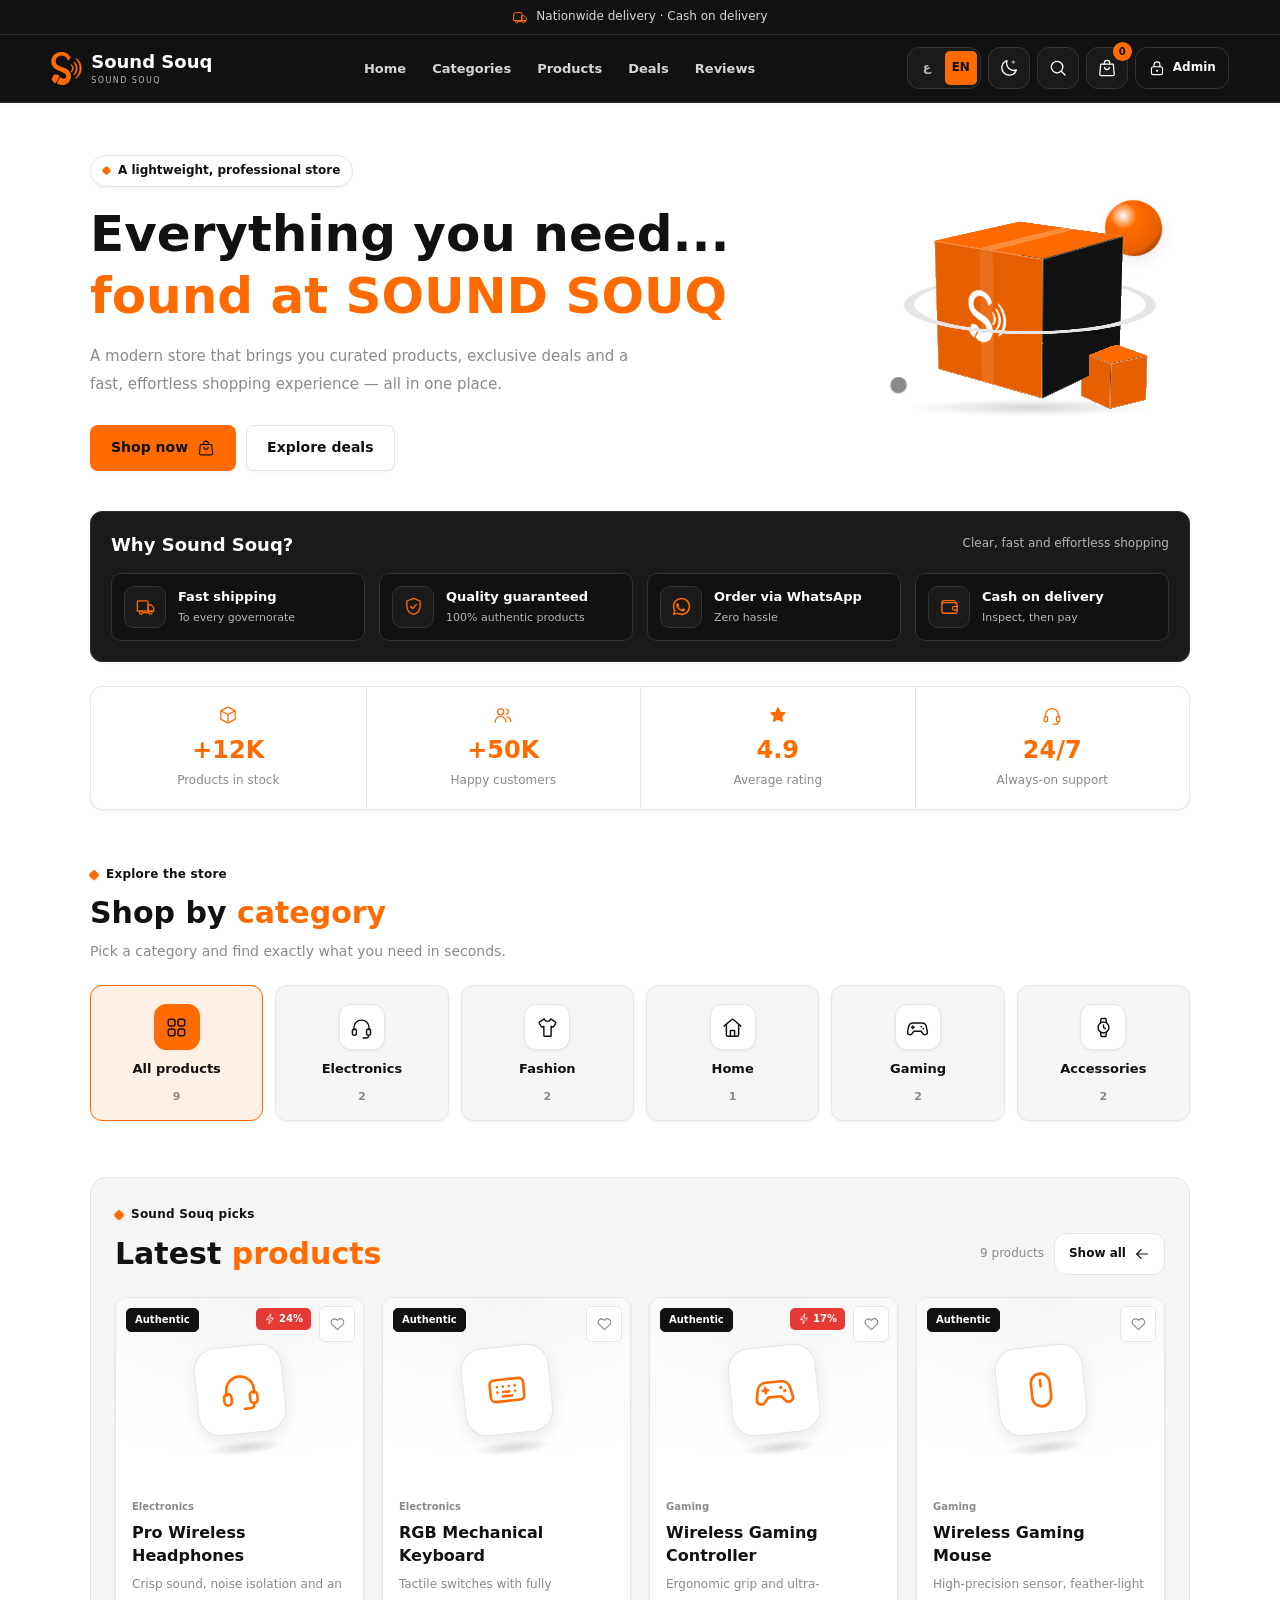
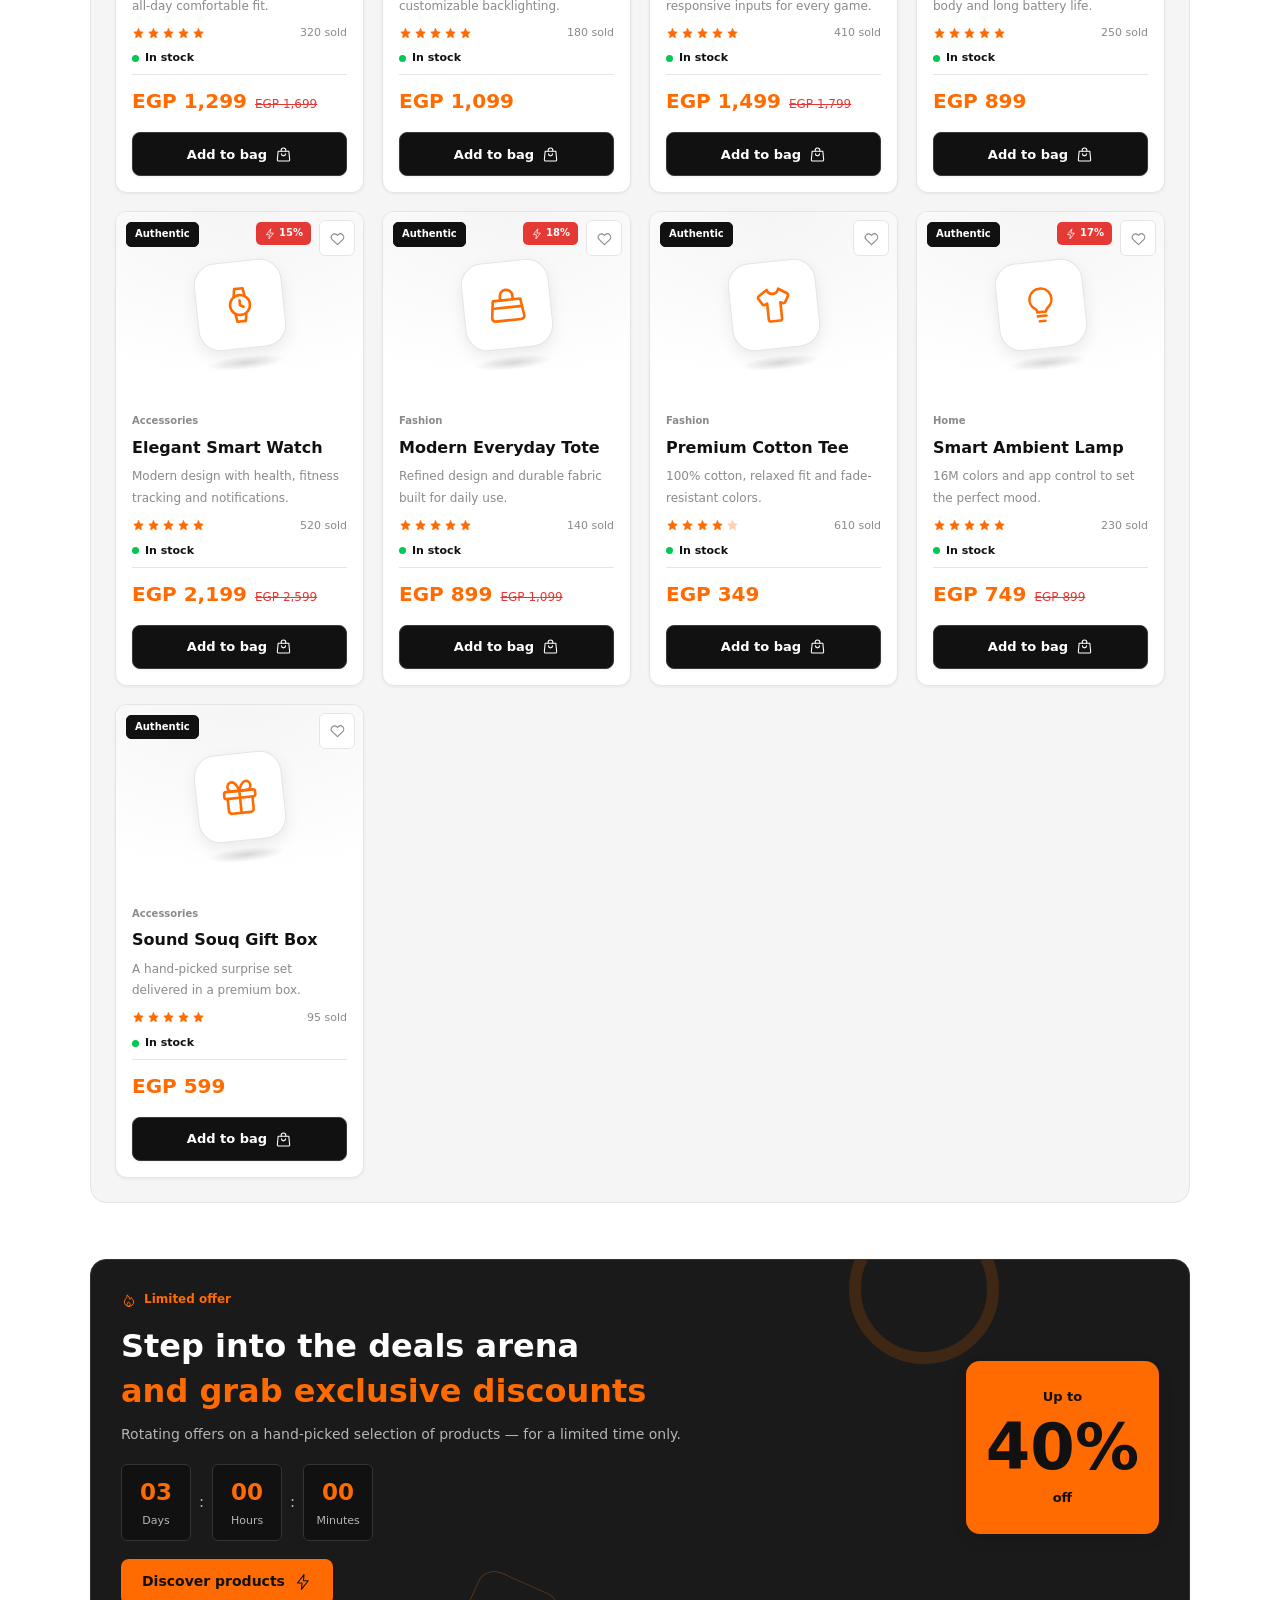
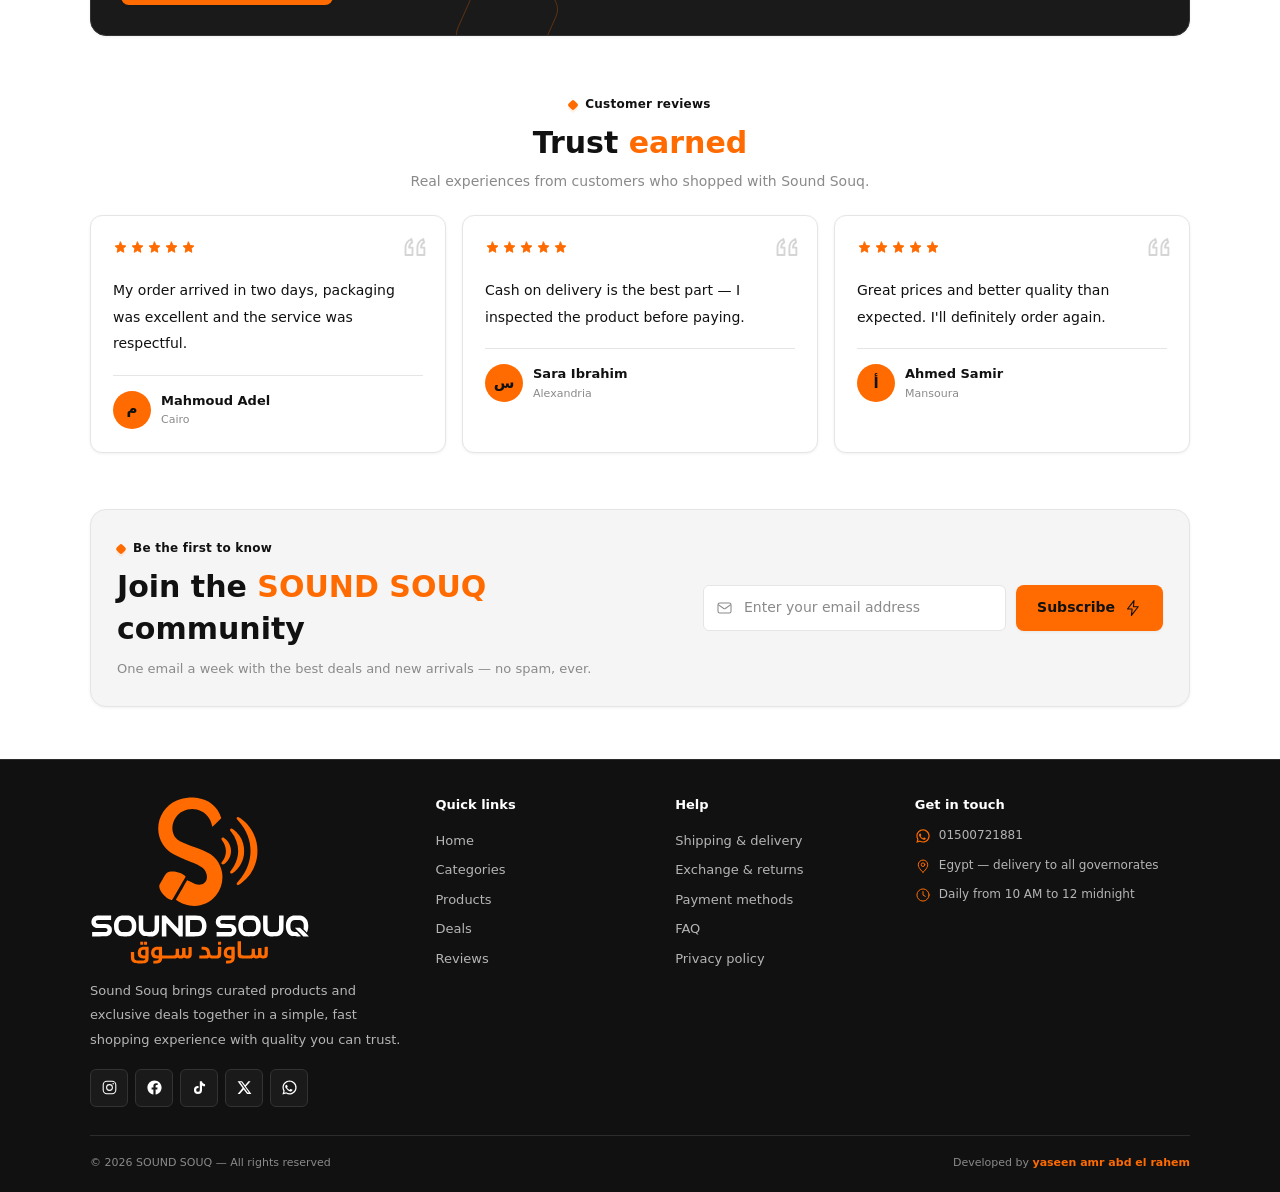
==== commit e1f479f8: "Add product editing/duplicating, auto Arabic-to-English translation, and update WhatsApp checkout to" ====
--- a/index.html
+++ b/index.html
@@ -1,6 +1,5 @@
 <!DOCTYPE html>
 <html lang="ar" dir="rtl" data-theme="light">
-
 <head>
   <meta charset="UTF-8">
   <meta name="viewport" content="width=device-width, initial-scale=1.0">
@@ -13,9 +12,7 @@
   <meta property="og:locale" content="ar_EG">
   <meta property="og:locale:alternate" content="en_US">
   <title>ساوند سوق | SOUND SOUQ — تسوّق بوضوح وثقة</title>
-
   <link rel="icon" type="image/svg+xml" href="assets/sound-souq-mark.svg">
-
   <script>
     /* Apply saved theme + language before first paint (no flash) */
     (function () {
@@ -30,156 +27,133 @@
       } catch (e) { }
     })();
   </script>
-
   <link rel="stylesheet" href="style.css">
 </head>
-
 <body>
-
-  <!-- ICON SPRITE -->
   <svg xmlns="http://www.w3.org/2000/svg" style="display:none" aria-hidden="true">
-  <!-- ============ SOUND SOUQ ICON SYSTEM ============
-       24x24 grid · 1.5px stroke · round caps & joins
-       Brand glyphs use solid fill.                     -->
-
-  <!-- BRAND / THEME -->
   <symbol id="i-brand" viewBox="0 0 715 780">
     <path fill="currentColor" fill-rule="evenodd" d="M 228.500 8.600 C 192.044 12.353, 169.719 17.439, 142.500 28.193 C 19.019 76.977, -31.050 229.940, 40.644 339.369 C 67.548 380.434, 101.403 404.836, 175 436.210 C 180.225 438.438, 189.675 442.476, 196 445.183 C 202.325 447.891, 221.450 455.535, 238.500 462.169 C 315.233 492.028, 340.743 512.601, 348.936 551.233 C 357.641 592.279, 334.689 622.298, 294.500 622.431 C 275.674 622.492, 264.074 618.506, 231.765 600.872 C 221.754 595.408, 212.900 591.065, 212.088 591.222 C 211.276 591.378, 199.553 610.854, 186.035 634.503 C 172.518 658.151, 155.013 688.737, 147.136 702.472 L 132.814 727.444 135.256 729.544 C 144.116 737.165, 177.368 754.394, 195 760.500 C 274.868 788.157, 362.723 763.619, 414.507 699.191 C 488.972 606.547, 470.431 471.316, 374.482 407.266 C 351.780 392.111, 307.394 372.771, 250 353.025 C 181.985 329.625, 151.434 314.898, 135.415 297.793 C 99.290 259.219, 97.553 198.913, 131.154 149.854 C 185.937 69.869, 308.685 70.051, 362.233 150.197 C 375.895 170.645, 381.547 184.390, 387.545 211.750 C 387.816 212.988, 388.592 213.993, 389.269 213.984 C 389.946 213.976, 404.208 200.557, 420.963 184.165 L 451.425 154.363 450.110 149.931 C 427.175 72.646, 364.409 22.215, 276.500 10.440 C 265.455 8.961, 235.975 7.831, 228.500 8.600 M 564.360 147.460 C 557.414 152.326, 558.791 157.437, 570.629 170.721 C 604.028 208.201, 624.921 241.891, 639.331 281.500 C 679.769 392.654, 653.755 509.473, 567.793 602.749 C 560.301 610.877, 558.810 614.798, 561.346 619.701 C 566.478 629.627, 571.594 627.967, 598.254 607.730 C 741.225 499.200, 743.385 277.396, 602.551 166.481 C 578.463 147.511, 570.179 143.385, 564.360 147.460 M 521.327 226.721 C 517.259 227.466, 514 231.840, 514 236.557 C 514 240.370, 514.810 241.869, 521.359 250.171 C 586.859 333.200, 587.512 436.943, 523.048 518.547 C 518.124 524.781, 514.003 530.921, 513.892 532.191 C 512.991 542.450, 521.658 547.366, 530.882 541.828 C 565.743 520.899, 595.601 478.578, 607.309 433.500 C 620.499 382.717, 611.046 323.839, 582.974 281.924 C 562.813 251.821, 532.499 224.676, 521.327 226.721 M 458.329 291.458 C 451.038 294.629, 450.927 302.152, 458.040 311.051 C 491.957 353.480, 493.569 414.622, 461.844 455.363 C 451.599 468.520, 450.778 471.482, 455.816 477.121 C 461.735 483.745, 472.010 479.661, 487.321 464.598 C 532.799 419.859, 531.990 349.291, 485.493 305.124 C 471.723 292.043, 464.888 288.605, 458.329 291.458 M 86.867 530.509 C 70.213 533.827, 64.006 539.285, 51.584 561.532 C 46.680 570.314, 38.069 585.600, 32.450 595.500 C 17.908 621.117, 15.857 625.482, 15.257 632.101 C 12.493 662.585, 57.773 717.297, 95.355 728.886 C 99.126 730.049, 103 731, 103.964 731 C 105.811 731, 109.796 724.617, 127.059 694 C 132.176 684.925, 143.783 664.675, 152.851 649 C 161.920 633.325, 173.713 612.850, 179.058 603.500 C 184.403 594.150, 191.527 582.017, 194.888 576.538 C 202.254 564.533, 202.201 565.593, 195.750 559.355 C 173.407 537.750, 120.663 523.777, 86.867 530.509"/>
   </symbol>
-
   <symbol id="i-sound" viewBox="0 0 24 24" fill="none" stroke="currentColor" stroke-width="1.7" stroke-linecap="round" stroke-linejoin="round">
     <path d="M4 9.2v5.6h3.8l5 3.8V5.4l-5 3.8H4Z"/>
     <path d="M16 9.1a4.1 4.1 0 0 1 0 5.8M18.6 6.5a7.8 7.8 0 0 1 0 11"/>
   </symbol>
-
-
-  <!-- NAVIGATION / UI -->
   <symbol id="i-search" viewBox="0 0 24 24" fill="none" stroke="currentColor" stroke-width="1.6" stroke-linecap="round" stroke-linejoin="round">
     <circle cx="10.9" cy="10.9" r="6.9"/>
     <path d="m20.4 20.4-4.7-4.7"/>
   </symbol>
-
   <symbol id="i-close" viewBox="0 0 24 24" fill="none" stroke="currentColor" stroke-width="1.8" stroke-linecap="round">
     <path d="m6.3 6.3 11.4 11.4M17.7 6.3 6.3 17.7"/>
   </symbol>
-
   <symbol id="i-plus" viewBox="0 0 24 24" fill="none" stroke="currentColor" stroke-width="1.9" stroke-linecap="round">
     <path d="M12 5.3v13.4M5.3 12h13.4"/>
   </symbol>
-
+  <symbol id="i-minus" viewBox="0 0 24 24" fill="none" stroke="currentColor" stroke-width="1.9" stroke-linecap="round">
+    <path d="M5.3 12h13.4"/>
+  </symbol>
+  <symbol id="i-edit" viewBox="0 0 24 24" fill="none" stroke="currentColor" stroke-width="1.6" stroke-linecap="round" stroke-linejoin="round">
+    <path d="M12 20h9"/>
+    <path d="M16.5 3.5a2.1 2.1 0 0 1 3 3L7 19l-4 1 1-4Z"/>
+  </symbol>
+  <symbol id="i-copy" viewBox="0 0 24 24" fill="none" stroke="currentColor" stroke-width="1.6" stroke-linecap="round" stroke-linejoin="round">
+    <rect x="9" y="9" width="13" height="13" rx="2"/>
+    <path d="M5 15H4a2 2 0 0 1-2-2V4a2 2 0 0 1 2-2h9a2 2 0 0 1 2 2v1"/>
+  </symbol>
+  <symbol id="i-globe" viewBox="0 0 24 24" fill="none" stroke="currentColor" stroke-width="1.5" stroke-linecap="round" stroke-linejoin="round">
+    <circle cx="12" cy="12" r="9.2"/>
+    <path d="M3.1 9.6h17.8M3.1 14.4h17.8"/>
+    <path d="M12 2.8c2.4 2.4 3.7 5.6 3.7 9.2S14.4 18.8 12 21.2c-2.4-2.4-3.7-5.6-3.7-9.2S9.6 5.2 12 2.8Z"/>
+  </symbol>
   <symbol id="i-check-circle" viewBox="0 0 24 24" fill="none" stroke="currentColor" stroke-width="1.6" stroke-linecap="round" stroke-linejoin="round">
     <circle cx="12" cy="12" r="9.2"/>
     <path d="m8.1 12.3 2.7 2.7 5.1-5.6"/>
   </symbol>
-
   <symbol id="i-alert" viewBox="0 0 24 24" fill="none" stroke="currentColor" stroke-width="1.6" stroke-linecap="round" stroke-linejoin="round">
     <path d="M10.6 3.9 2.5 18a1.6 1.6 0 0 0 1.4 2.4h16.2A1.6 1.6 0 0 0 21.5 18L13.4 3.9a1.6 1.6 0 0 0-2.8 0Z"/>
     <path d="M12 9.3v4.2M12 17.2h.01"/>
   </symbol>
-
   <symbol id="i-arrow-left" viewBox="0 0 24 24" fill="none" stroke="currentColor" stroke-width="1.8" stroke-linecap="round" stroke-linejoin="round">
     <path d="M20 12H4.4M10.6 5.4 4 12l6.6 6.6"/>
   </symbol>
-
   <symbol id="i-arrow-up" viewBox="0 0 24 24" fill="none" stroke="currentColor" stroke-width="1.8" stroke-linecap="round" stroke-linejoin="round">
     <path d="M12 20V4.4M5.4 10.6 12 4l6.6 6.6"/>
   </symbol>
-
   <symbol id="i-chevron-down" viewBox="0 0 24 24" fill="none" stroke="currentColor" stroke-width="1.8" stroke-linecap="round" stroke-linejoin="round">
     <path d="m5.8 9.2 6.2 6.2 6.2-6.2"/>
   </symbol>
-
   <symbol id="i-sun" viewBox="0 0 24 24" fill="none" stroke="currentColor" stroke-width="1.6" stroke-linecap="round" stroke-linejoin="round">
     <circle cx="12" cy="12" r="4.2"/>
     <path d="M12 1.9v2.4M12 19.7v2.4M4.5 4.5l1.7 1.7M17.8 17.8l1.7 1.7M1.9 12h2.4M19.7 12h2.4M4.5 19.5l1.7-1.7M17.8 6.2l1.7-1.7"/>
   </symbol>
-
   <symbol id="i-moon" viewBox="0 0 24 24" fill="none" stroke="currentColor" stroke-width="1.6" stroke-linecap="round" stroke-linejoin="round">
     <path d="M20.8 14.4A8.8 8.8 0 0 1 9.6 3.2a8.9 8.9 0 1 0 11.2 11.2Z"/>
     <path d="M17.2 3.4v3M15.7 4.9h3" opacity=".6"/>
   </symbol>
-
   <symbol id="i-grid" viewBox="0 0 24 24" fill="none" stroke="currentColor" stroke-width="1.5" stroke-linejoin="round">
     <rect x="3.4" y="3.4" width="7" height="7" rx="2"/>
     <rect x="13.6" y="3.4" width="7" height="7" rx="2"/>
     <rect x="3.4" y="13.6" width="7" height="7" rx="2"/>
     <rect x="13.6" y="13.6" width="7" height="7" rx="2"/>
   </symbol>
-
   <symbol id="i-trash" viewBox="0 0 24 24" fill="none" stroke="currentColor" stroke-width="1.5" stroke-linecap="round" stroke-linejoin="round">
     <path d="M3.9 6.6h16.2M9.4 6.6V4.6a1.4 1.4 0 0 1 1.4-1.4h2.4a1.4 1.4 0 0 1 1.4 1.4v2"/>
     <path d="m5.9 6.6 1 12.8a1.8 1.8 0 0 0 1.8 1.6h6.6a1.8 1.8 0 0 0 1.8-1.6l1-12.8"/>
     <path d="M10.2 10.6v6.4M13.8 10.6v6.4"/>
   </symbol>
-
   <symbol id="i-lock" viewBox="0 0 24 24" fill="none" stroke="currentColor" stroke-width="1.5" stroke-linecap="round" stroke-linejoin="round">
     <rect x="4.6" y="10.4" width="14.8" height="10.4" rx="2.6"/>
     <path d="M8.1 10.4V7.8a3.9 3.9 0 0 1 7.8 0v2.6"/>
     <circle cx="12" cy="15.6" r="1.4" fill="currentColor" stroke="none"/>
   </symbol>
-
   <symbol id="i-logout" viewBox="0 0 24 24" fill="none" stroke="currentColor" stroke-width="1.5" stroke-linecap="round" stroke-linejoin="round">
     <path d="M9.6 20.8H5.9a1.9 1.9 0 0 1-1.9-1.9V5.1a1.9 1.9 0 0 1 1.9-1.9h3.7"/>
     <path d="m15.4 16.6 4.6-4.6-4.6-4.6M20 12H9.6"/>
   </symbol>
-
   <symbol id="i-user" viewBox="0 0 24 24" fill="none" stroke="currentColor" stroke-width="1.5" stroke-linecap="round" stroke-linejoin="round">
     <circle cx="12" cy="8.1" r="4.1"/>
     <path d="M4.4 20.6a7.6 7.6 0 0 1 15.2 0"/>
   </symbol>
-
   <symbol id="i-users" viewBox="0 0 24 24" fill="none" stroke="currentColor" stroke-width="1.5" stroke-linecap="round" stroke-linejoin="round">
     <circle cx="9.2" cy="8.2" r="3.7"/>
     <path d="M2.7 20.4a6.5 6.5 0 0 1 13 0"/>
     <path d="M16.3 4.9a3.6 3.6 0 0 1 0 6.6M17.6 14.5a5.8 5.8 0 0 1 3.7 5.4"/>
   </symbol>
-
-  <!-- COMMERCE -->
   <symbol id="i-bag" viewBox="0 0 24 24" fill="none" stroke="currentColor" stroke-width="1.5" stroke-linecap="round" stroke-linejoin="round">
     <path d="M4.5 7.3h15l1.2 11.9a1.7 1.7 0 0 1-1.7 1.9H5a1.7 1.7 0 0 1-1.7-1.9Z"/>
     <path d="M8.7 7.3V6.1a3.3 3.3 0 0 1 6.6 0v1.2"/>
     <path d="M9.2 11.1a2.8 2.8 0 0 0 5.6 0"/>
   </symbol>
-
   <symbol id="i-box" viewBox="0 0 24 24" fill="none" stroke="currentColor" stroke-width="1.5" stroke-linecap="round" stroke-linejoin="round">
     <path d="M20.6 7.9v8.2a1.7 1.7 0 0 1-.9 1.5l-6.9 3.6a1.7 1.7 0 0 1-1.6 0l-6.9-3.6a1.7 1.7 0 0 1-.9-1.5V7.9a1.7 1.7 0 0 1 .9-1.5l6.9-3.6a1.7 1.7 0 0 1 1.6 0l6.9 3.6c.5.3.9.9.9 1.5Z"/>
     <path d="m3.7 7 8.3 4.4L20.3 7M12 11.5V21"/>
   </symbol>
-
   <symbol id="i-heart" viewBox="0 0 24 24" stroke="currentColor" stroke-width="1.6" stroke-linecap="round" stroke-linejoin="round">
     <path d="M12 20.7 4.6 13.5A4.7 4.7 0 0 1 11.2 6.8L12 7.6l.8-.8a4.7 4.7 0 1 1 6.6 6.7Z"/>
   </symbol>
-
   <symbol id="i-star" viewBox="0 0 24 24" fill="currentColor" stroke="currentColor" stroke-width="1.5" stroke-linecap="round" stroke-linejoin="round">
     <path d="m12 3.2 2.6 5.5 6 .8-4.4 4.2 1.1 6-5.3-2.9-5.3 2.9 1.1-6L3.4 9.5l6-.8Z"/>
   </symbol>
-
   <symbol id="i-fire" viewBox="0 0 24 24" fill="none" stroke="currentColor" stroke-width="1.5" stroke-linecap="round" stroke-linejoin="round">
     <path d="M12 21.6c3.9 0 6.9-2.7 6.9-6.4 0-3.4-2.3-5-3.5-6.9-.6 1.5-1.3 2.3-2.3 2.9-.2-2.5-1.4-5.2-3.9-6.8.4 3.3-1.3 4.6-2.6 6.5-1 1.5-1.5 2.8-1.5 4.3 0 3.7 3 6.4 6.9 6.4Z"/>
     <path d="M12 21.6c-1.7 0-2.9-1.2-2.9-2.8 0-1.6 1.3-2.5 1.9-3.9.9 1 1.9 1.2 2.6 2.3.8 1.4-.1 4.4-1.6 4.4Z"/>
   </symbol>
-
   <symbol id="i-bolt" viewBox="0 0 24 24" fill="none" stroke="currentColor" stroke-width="1.5" stroke-linecap="round" stroke-linejoin="round">
     <path d="M13.3 2.2 4.7 13.3h6.1l-.9 8.5 9-11.5h-6.3Z"/>
   </symbol>
-
   <symbol id="i-gift" viewBox="0 0 24 24" fill="none" stroke="currentColor" stroke-width="1.5" stroke-linecap="round" stroke-linejoin="round">
     <rect x="3.1" y="8.4" width="17.8" height="4" rx="1.3"/>
     <path d="M4.9 12.4v6.9a1.8 1.8 0 0 0 1.8 1.8h10.6a1.8 1.8 0 0 0 1.8-1.8v-6.9M12 8.4v12.7"/>
     <path d="M12 8.4S10.6 3.2 8 3.2a2.6 2.6 0 0 0 0 5.2ZM12 8.4s1.4-5.2 4-5.2a2.6 2.6 0 0 1 0 5.2Z"/>
   </symbol>
-
   <symbol id="i-wallet" viewBox="0 0 24 24" fill="none" stroke="currentColor" stroke-width="1.5" stroke-linecap="round" stroke-linejoin="round">
     <path d="M3.3 7.6a2.4 2.4 0 0 1 2.4-2.4h11.2a1.9 1.9 0 0 1 1.9 1.9v1.2"/>
     <rect x="3.3" y="7.6" width="17.4" height="12.1" rx="2.5"/>
     <path d="M20.7 11.9h-3.3a2.1 2.1 0 0 0 0 4.2h3.3"/>
   </symbol>
-
   <symbol id="i-clock" viewBox="0 0 24 24" fill="none" stroke="currentColor" stroke-width="1.5" stroke-linecap="round" stroke-linejoin="round">
     <circle cx="12" cy="12" r="9.1"/>
     <path d="M12 6.9V12l3.4 2"/>
   </symbol>
-
   <symbol id="i-truck" viewBox="0 0 24 24" fill="none" stroke="currentColor" stroke-width="1.5" stroke-linecap="round" stroke-linejoin="round">
     <path d="M2.7 7a1.5 1.5 0 0 1 1.5-1.5h9.3A1.5 1.5 0 0 1 15 7v10.3H2.7Z"/>
     <path d="M15 10.2h3a1.7 1.7 0 0 1 1.4.7l2 2.7v3.7H15Z"/>
@@ -187,119 +161,92 @@
     <circle cx="17.6" cy="18.9" r="1.9"/>
     <path d="M9.2 18.9h6.3"/>
   </symbol>
-
   <symbol id="i-shield" viewBox="0 0 24 24" fill="none" stroke="currentColor" stroke-width="1.5" stroke-linecap="round" stroke-linejoin="round">
     <path d="M12 2.6 19.6 5.7v5.9c0 4.6-3.2 8.1-7.6 9.4-4.4-1.3-7.6-4.8-7.6-9.4V5.7Z"/>
     <path d="m8.7 11.9 2.4 2.4 4.3-4.7"/>
   </symbol>
-
   <symbol id="i-headset" viewBox="0 0 24 24" fill="none" stroke="currentColor" stroke-width="1.5" stroke-linecap="round" stroke-linejoin="round">
     <path d="M4.1 14.4v-2.2a7.9 7.9 0 0 1 15.8 0v2.2"/>
     <rect x="2.5" y="13.6" width="4.2" height="6.6" rx="2.1"/>
     <rect x="17.3" y="13.6" width="4.2" height="6.6" rx="2.1"/>
     <path d="M19.4 20.2v.4a2.4 2.4 0 0 1-2.4 2.4h-3.3"/>
   </symbol>
-
   <symbol id="i-mail" viewBox="0 0 24 24" fill="none" stroke="currentColor" stroke-width="1.5" stroke-linecap="round" stroke-linejoin="round">
     <rect x="2.8" y="4.9" width="18.4" height="14.2" rx="2.6"/>
     <path d="m3.6 7.6 7.3 5.1a2 2 0 0 0 2.2 0l7.3-5.1"/>
   </symbol>
-
   <symbol id="i-pin" viewBox="0 0 24 24" fill="none" stroke="currentColor" stroke-width="1.5" stroke-linecap="round" stroke-linejoin="round">
     <path d="M12 21.4s7.1-5.9 7.1-11.2a7.1 7.1 0 1 0-14.2 0C4.9 15.5 12 21.4 12 21.4Z"/>
     <circle cx="12" cy="10" r="2.7"/>
   </symbol>
-
   <symbol id="i-image" viewBox="0 0 24 24" fill="none" stroke="currentColor" stroke-width="1.5" stroke-linecap="round" stroke-linejoin="round">
     <rect x="3" y="4.6" width="18" height="14.8" rx="2.6"/>
     <circle cx="8.6" cy="10" r="1.7"/>
     <path d="m3.9 17.9 4.3-3.9a1.8 1.8 0 0 1 2.4 0l2.7 2.4a1.8 1.8 0 0 0 2.4 0l3.4-3"/>
   </symbol>
-
-  <!-- CATEGORY ICONS -->
   <symbol id="i-shirt" viewBox="0 0 24 24" fill="none" stroke="currentColor" stroke-width="1.5" stroke-linecap="round" stroke-linejoin="round">
     <path d="M8.7 3 3.9 6.1a1.2 1.2 0 0 0-.4 1.5l1.9 3.3a1.2 1.2 0 0 0 1.5.5l1.3-.6V20a1.2 1.2 0 0 0 1.2 1.2h5.2A1.2 1.2 0 0 0 15.8 20v-9.2l1.3.6a1.2 1.2 0 0 0 1.5-.5l1.9-3.3a1.2 1.2 0 0 0-.4-1.5L15.3 3a3.4 3.4 0 0 1-6.6 0Z"/>
   </symbol>
-
   <symbol id="i-home" viewBox="0 0 24 24" fill="none" stroke="currentColor" stroke-width="1.5" stroke-linecap="round" stroke-linejoin="round">
     <path d="m3.2 10.6 8.1-6.9a1.1 1.1 0 0 1 1.4 0l8.1 6.9"/>
     <path d="M5.6 9.2v10.4a1.6 1.6 0 0 0 1.6 1.6h9.6a1.6 1.6 0 0 0 1.6-1.6V9.2"/>
     <path d="M9.8 21.2v-6.1h4.4v6.1"/>
   </symbol>
-
   <symbol id="i-gamepad" viewBox="0 0 24 24" fill="none" stroke="currentColor" stroke-width="1.5" stroke-linecap="round" stroke-linejoin="round">
     <path d="M7.6 7.4h8.8a5 5 0 0 1 4.9 4l1 5.1a2.5 2.5 0 0 1-4.3 2.2L15.7 16H8.3l-2.3 2.7a2.5 2.5 0 0 1-4.3-2.2l1-5.1a5 5 0 0 1 4.9-4Z"/>
     <path d="M7.1 10.3v3M5.6 11.8h3"/>
     <circle cx="16" cy="11" r=".95" fill="currentColor" stroke="none"/>
     <circle cx="18.1" cy="13.1" r=".95" fill="currentColor" stroke="none"/>
   </symbol>
-
   <symbol id="i-mouse" viewBox="0 0 24 24" fill="none" stroke="currentColor" stroke-width="1.5" stroke-linecap="round" stroke-linejoin="round">
     <rect x="6.6" y="2.6" width="10.8" height="18.8" rx="5.4"/>
     <path d="M12 6.3v3.6"/>
   </symbol>
-
   <symbol id="i-watch" viewBox="0 0 24 24" fill="none" stroke="currentColor" stroke-width="1.5" stroke-linecap="round" stroke-linejoin="round">
     <circle cx="12" cy="12" r="5.7"/>
     <path d="M12 9.3V12l1.9 1.2"/>
     <path d="m8.9 6.8.7-4.2h4.8l.7 4.2M8.9 17.2l.7 4.2h4.8l.7-4.2"/>
   </symbol>
-
   <symbol id="i-lamp" viewBox="0 0 24 24" fill="none" stroke="currentColor" stroke-width="1.5" stroke-linecap="round" stroke-linejoin="round">
     <path d="M9.5 18.3h5M10.4 21.2h3.2"/>
     <path d="M12 2.6a6.2 6.2 0 0 0-3.6 11.3c.7.5 1.1 1.3 1.1 2.1h5c0-.8.4-1.6 1.1-2.1A6.2 6.2 0 0 0 12 2.6Z"/>
   </symbol>
-
   <symbol id="i-keyboard" viewBox="0 0 24 24" fill="none" stroke="currentColor" stroke-width="1.5" stroke-linecap="round" stroke-linejoin="round">
     <rect x="2.4" y="5.8" width="19.2" height="12.4" rx="2.6"/>
     <path d="M6.4 9.8h.01M9.8 9.8h.01M13.2 9.8h.01M16.6 9.8h.01M6.4 12.9h.01M16.6 12.9h.01M9.4 15.4h5.2M9.8 12.9h3.4"/>
   </symbol>
-
   <symbol id="i-handbag" viewBox="0 0 24 24" fill="none" stroke="currentColor" stroke-width="1.5" stroke-linecap="round" stroke-linejoin="round">
     <path d="M4.1 9.1h15.8l1.3 9.6a1.9 1.9 0 0 1-1.9 2.1H4.7a1.9 1.9 0 0 1-1.9-2.1Z"/>
     <path d="M8.4 9.1V6.9a3.6 3.6 0 0 1 7.2 0v2.2"/>
     <path d="M4.6 13.4h14.8"/>
   </symbol>
-
   <symbol id="i-quote" viewBox="0 0 24 24" fill="none" stroke="currentColor" stroke-width="1.5" stroke-linecap="round" stroke-linejoin="round">
     <path d="M9.9 5.6C7 6.9 5.2 9.4 5.2 12.5v5.9h5.6v-5.9H8.1c0-1.9.8-3.3 2.5-4.2Z"/>
     <path d="M19.4 5.6c-2.9 1.3-4.7 3.8-4.7 6.9v5.9h5.6v-5.9h-2.7c0-1.9.8-3.3 2.5-4.2Z"/>
   </symbol>
-
-  <!-- SOCIAL / BRAND GLYPHS -->
   <symbol id="i-whatsapp" viewBox="0 0 24 24" fill="currentColor">
     <path d="M12.04 2c-5.5 0-9.96 4.46-9.96 9.96 0 1.76.46 3.48 1.34 5L2 22l5.2-1.36a9.9 9.9 0 0 0 4.84 1.24h.01c5.5 0 9.96-4.46 9.96-9.96 0-2.66-1.04-5.16-2.92-7.04A9.89 9.89 0 0 0 12.04 2Zm0 1.82c2.17 0 4.21.85 5.74 2.38a8.09 8.09 0 0 1 2.38 5.74c0 4.5-3.66 8.15-8.15 8.15a8.2 8.2 0 0 1-4.16-1.14l-.3-.18-3.09.81.82-3.01-.2-.31a8.09 8.09 0 0 1-1.24-4.32c0-4.49 3.66-8.12 8.2-8.12Zm-4.5 4.4c-.17 0-.44.06-.67.31-.23.25-.88.86-.88 2.1s.9 2.44 1.03 2.6c.13.17 1.75 2.67 4.24 3.74.59.26 1.05.41 1.41.52.59.19 1.13.16 1.56.1.48-.07 1.47-.6 1.68-1.18.2-.58.2-1.07.14-1.18-.06-.1-.22-.16-.47-.28-.25-.13-1.47-.72-1.7-.81-.22-.08-.39-.12-.55.13-.16.25-.63.8-.77.97-.14.16-.28.18-.53.06-.25-.13-1.05-.39-2-1.23-.74-.66-1.24-1.47-1.38-1.72-.15-.25-.02-.38.11-.5.11-.11.25-.29.37-.43.13-.15.17-.25.25-.41.09-.17.04-.31-.02-.43-.06-.13-.55-1.33-.76-1.82-.2-.47-.4-.41-.55-.42h-.47Z"/>
   </symbol>
-
   <symbol id="i-instagram" viewBox="0 0 24 24" fill="none" stroke="currentColor" stroke-width="1.5" stroke-linecap="round" stroke-linejoin="round">
     <rect x="3.1" y="3.1" width="17.8" height="17.8" rx="5.2"/>
     <circle cx="12" cy="12" r="4.1"/>
     <circle cx="17.2" cy="6.8" r="1.05" fill="currentColor" stroke="none"/>
   </symbol>
-
   <symbol id="i-facebook" viewBox="0 0 24 24" fill="currentColor">
     <path d="M22 12.06C22 6.5 17.52 2 12 2S2 6.5 2 12.06c0 5.02 3.66 9.18 8.44 9.94v-7.03H7.9v-2.91h2.54V9.85c0-2.51 1.49-3.9 3.77-3.9 1.09 0 2.24.2 2.24.2v2.46h-1.26c-1.24 0-1.63.78-1.63 1.57v1.88h2.78l-.45 2.91h-2.33V22c4.78-.76 8.44-4.92 8.44-9.94Z"/>
   </symbol>
-
   <symbol id="i-tiktok" viewBox="0 0 24 24" fill="currentColor">
     <path d="M16.6 5.82A4.28 4.28 0 0 1 15.54 3h-3.09v12.4a2.59 2.59 0 1 1-2.59-2.59c.27 0 .53.04.77.12V9.79a5.66 5.66 0 0 0-.77-.05A5.69 5.69 0 1 0 15.55 15.4V9.01a7.35 7.35 0 0 0 4.3 1.38V7.3a4.28 4.28 0 0 1-3.25-1.48Z"/>
   </symbol>
-
   <symbol id="i-x" viewBox="0 0 24 24" fill="currentColor">
     <path d="M17.53 3h3.05l-6.66 7.61L21.75 21h-6.13l-4.8-6.28L5.32 21H2.27l7.12-8.14L2.25 3h6.29l4.34 5.74L17.53 3Zm-1.07 16.16h1.69L7.62 4.74H5.81l10.65 14.42Z"/>
   </symbol>
 </svg>
-
-  <!-- SKIP LINK -->
   <a class="skip-link" href="#home" data-i18n="common.skip">تخطَّ إلى المحتوى</a>
-
-  <!-- Static announcement: no marquee or animation. -->
   <div class="top-offer">
     <svg class="ic" aria-hidden="true"><use href="#i-truck"/></svg>
     <span data-i18n="marquee.3">توصيل لكل المحافظات · دفع عند الاستلام</span>
   </div>
-
-  <!-- HEADER -->
   <header class="navbar" id="navbar">
     <div class="nav-side nav-start">
       <button class="mobile-menu-btn" id="mobileMenuBtn" aria-label="القائمة" aria-expanded="false" data-i18n-aria="nav.menu">
@@ -315,7 +262,6 @@
         </span>
       </a>
     </div>
-
     <nav class="nav-links" id="navLinks" aria-label="Main">
       <a href="#home" class="nav-link"><span data-i18n="nav.home">الرئيسية</span></a>
       <a href="#categories" class="nav-link"><span data-i18n="nav.categories">الأقسام</span></a>
@@ -326,40 +272,31 @@
         <span data-i18n="nav.admin">الإدارة</span>
       </button>
     </nav>
-
     <div class="nav-actions">
       <div class="lang-switch" role="group" aria-label="Language">
         <button type="button" class="lang-opt" data-lang="ar" aria-pressed="true">ع</button>
         <button type="button" class="lang-opt" data-lang="en" aria-pressed="false">EN</button>
       </div>
-
       <button class="nav-icon theme-toggle" id="themeToggle" type="button" aria-label="تبديل المظهر" data-i18n-aria="nav.theme">
         <span class="icon-inner">
           <svg class="ic ic-sun" aria-hidden="true"><use href="#i-sun" /></svg>
           <svg class="ic ic-moon" aria-hidden="true"><use href="#i-moon" /></svg>
         </span>
       </button>
-
       <button class="nav-icon" id="searchBtn" type="button" aria-label="بحث" data-i18n-aria="nav.search">
         <span class="icon-inner"><svg class="ic" aria-hidden="true"><use href="#i-search" /></svg></span>
       </button>
-
       <button class="nav-icon cart-button" id="cartBtn" type="button" aria-label="السلة" data-i18n-aria="nav.cart">
         <span class="icon-inner"><svg class="ic" aria-hidden="true"><use href="#i-bag" /></svg></span>
         <span class="cart-count" id="cartCount">0</span>
       </button>
-
       <button class="admin-nav-btn" id="adminOpenBtn" type="button">
         <span class="btn-icon"><svg class="ic" aria-hidden="true"><use href="#i-lock" /></svg></span>
         <span data-i18n="nav.admin">الإدارة</span>
       </button>
     </div>
   </header>
-
-  <!-- MAIN -->
   <main id="home">
-
-    <!-- Compact, image-free hero. -->
     <section class="hero">
       <div class="hero-content">
         <div class="hero-text">
@@ -379,7 +316,6 @@
             </a>
           </div>
         </div>
-        <!-- Lightweight CSS 3D composition: no images, canvas or animation loop. -->
         <div class="hero-visual" aria-hidden="true">
           <div class="hero-scene">
             <span class="hero-platform"></span>
@@ -406,8 +342,6 @@
         </div>
       </div>
     </section>
-
-    <!-- TRUST BADGES -->
     <section class="trust-strip" aria-labelledby="whyTitle">
       <div class="why-heading">
         <h2 id="whyTitle" data-i18n="why.title">لماذا ساوند سوق؟</h2>
@@ -430,8 +364,6 @@
         <div><strong data-i18n="trust.4.title">دفع عند الاستلام</strong><span data-i18n="trust.4.sub">افحص ثم ادفع</span></div>
       </div>
     </section>
-
-    <!-- STATS -->
     <section class="stats-section">
       <div class="stat-box">
         <div class="stat-icon"><svg class="ic" aria-hidden="true"><use href="#i-box" /></svg></div>
@@ -454,15 +386,12 @@
         <span data-i18n="stats.4">دعم مستمر</span>
       </div>
     </section>
-
-    <!-- CATEGORIES -->
     <section class="section" id="categories">
       <div class="section-title">
         <span class="section-small" data-i18n="cat.eyebrow">استكشف المتجر</span>
         <h2 data-i18n-html="cat.title">أقسام <em>ساوند سوق</em></h2>
         <p class="section-desc" data-i18n="cat.desc">تسوّق حسب القسم واختار ما يناسبك في ثوانٍ.</p>
       </div>
-
       <div class="categories-grid" id="categoriesGrid">
         <button class="category-card active" data-category="all">
           <span class="category-icon"><svg class="ic" aria-hidden="true"><use href="#i-grid" /></svg></span>
@@ -496,8 +425,6 @@
         </button>
       </div>
     </section>
-
-    <!-- PRODUCTS -->
     <section class="section products-section" id="products">
       <div class="products-header">
         <div>
@@ -514,8 +441,6 @@
       </div>
       <div class="products-grid" id="productsGrid"></div>
     </section>
-
-    <!-- OFFERS -->
     <section class="offer-section" id="offers">
       <div class="offer-content">
         <span class="offer-tag">
@@ -524,7 +449,6 @@
         </span>
         <h2 data-i18n-html="offer.title">ادخل ساحة العروض <span>واحصل على خصومات مميزة</span></h2>
         <p data-i18n="offer.desc">عروض متجددة على مجموعة مختارة من المنتجات، لفترة محدودة فقط.</p>
-
         <div class="countdown" id="countdown">
           <div class="cd-box"><strong id="cdDays">00</strong><span data-i18n="offer.days">يوم</span></div>
           <div class="cd-sep">:</div>
@@ -532,7 +456,6 @@
           <div class="cd-sep">:</div>
           <div class="cd-box"><strong id="cdMinutes">00</strong><span data-i18n="offer.minutes">دقيقة</span></div>
         </div>
-
         <a href="#products" class="primary-btn">
           <span class="btn-text" data-i18n="offer.cta">اكتشف المنتجات</span>
           <span class="btn-icon"><svg class="ic" aria-hidden="true"><use href="#i-bolt" /></svg></span>
@@ -544,15 +467,12 @@
         <span class="offer-down" data-i18n="offer.off">خصم</span>
       </div>
     </section>
-
-    <!-- REVIEWS -->
     <section class="section reviews-section" id="reviews">
       <div class="section-title center">
         <span class="section-small" data-i18n="rev.eyebrow">آراء العملاء</span>
         <h2 data-i18n-html="rev.title">ثقة <em>تستحقها</em></h2>
         <p class="section-desc" data-i18n="rev.desc">تجارب حقيقية من عملاء اشتروا من ساوند سوق.</p>
       </div>
-
       <div class="reviews-grid">
         <article class="review-card">
           <span class="review-quote"><svg class="ic" aria-hidden="true"><use href="#i-quote" /></svg></span>
@@ -592,8 +512,6 @@
         </article>
       </div>
     </section>
-
-    <!-- NEWSLETTER -->
     <section class="newsletter">
       <div class="newsletter-content">
         <span class="section-small" data-i18n="nl.eyebrow">كن أول من يعرف العروض</span>
@@ -611,10 +529,7 @@
         </button>
       </form>
     </section>
-
   </main>
-
-  <!-- FOOTER -->
   <footer>
     <div class="footer-grid">
       <div class="footer-brand">
@@ -625,10 +540,9 @@
           <a href="#" class="social-btn" aria-label="Facebook"><svg class="ic" aria-hidden="true"><use href="#i-facebook" /></svg></a>
           <a href="#" class="social-btn" aria-label="TikTok"><svg class="ic" aria-hidden="true"><use href="#i-tiktok" /></svg></a>
           <a href="#" class="social-btn" aria-label="X"><svg class="ic" aria-hidden="true"><use href="#i-x" /></svg></a>
-          <a href="#" class="social-btn" aria-label="WhatsApp"><svg class="ic" aria-hidden="true"><use href="#i-whatsapp" /></svg></a>
-        </div>
-      </div>
-
+          <a href="https://wa.me/201500721881" class="social-btn" aria-label="WhatsApp" target="_blank" rel="noopener"><svg class="ic" aria-hidden="true"><use href="#i-whatsapp" /></svg></a>
+        </div>
+      </div>
       <div class="footer-col">
         <h4 data-i18n="footer.quick">روابط سريعة</h4>
         <a href="#home" class="footer-link"><span data-i18n="nav.home">الرئيسية</span></a>
@@ -637,7 +551,6 @@
         <a href="#offers" class="footer-link"><span data-i18n="nav.offers">العروض</span></a>
         <a href="#reviews" class="footer-link"><span data-i18n="nav.reviews">آراء العملاء</span></a>
       </div>
-
       <div class="footer-col">
         <h4 data-i18n="footer.help">المساعدة</h4>
         <a href="#" class="footer-link"><span data-i18n="footer.shipping">الشحن والتوصيل</span></a>
@@ -646,11 +559,10 @@
         <a href="#" class="footer-link"><span data-i18n="footer.faq">الأسئلة الشائعة</span></a>
         <a href="#" class="footer-link"><span data-i18n="footer.privacy">سياسة الخصوصية</span></a>
       </div>
-
       <div class="footer-col">
         <h4 data-i18n="footer.contact">تواصل معنا</h4>
-        <a href="https://wa.me/201141362626" class="footer-contact" target="_blank" rel="noopener">
-          <svg class="ic" aria-hidden="true"><use href="#i-whatsapp" /></svg><span dir="ltr">+20 114 136 2626</span>
+        <a href="https://wa.me/201500721881" class="footer-contact" target="_blank" rel="noopener">
+          <svg class="ic" aria-hidden="true"><use href="#i-whatsapp" /></svg><span dir="ltr">01500721881</span>
         </a>
         <p class="footer-contact static">
           <svg class="ic" aria-hidden="true"><use href="#i-pin" /></svg><span data-i18n="footer.address">مصر — توصيل لكل المحافظات</span>
@@ -660,17 +572,12 @@
         </p>
       </div>
     </div>
-
     <div class="footer-bottom">
       <span data-i18n-html="footer.rights">© 2026 SOUND SOUQ — جميع الحقوق محفوظة <svg class="ic" aria-hidden="true"><use href="#i-sound" /></svg></span>
       <span class="developer" data-i18n-html="footer.dev">Developed by <strong>yaseen amr abd el rahem</strong></span>
     </div>
   </footer>
-
-  <!-- OVERLAY -->
   <div class="overlay" id="overlay"></div>
-
-  <!-- SEARCH -->
   <div class="search-modal" id="searchModal" role="dialog" aria-modal="true" aria-labelledby="searchTitle">
     <div class="search-window">
       <div class="modal-top">
@@ -685,8 +592,6 @@
       <div class="search-results" id="searchResults"></div>
     </div>
   </div>
-
-  <!-- CART -->
   <aside class="cart-panel" id="cartPanel" role="dialog" aria-modal="true" aria-labelledby="cartTitle" data-i18n-aria="cart.label" hidden>
     <div class="cart-header">
       <div>
@@ -696,9 +601,7 @@
       </div>
       <button id="closeCartBtn" class="close-modal" type="button" aria-label="إغلاق" data-i18n-aria="common.close"><svg class="ic" aria-hidden="true"><use href="#i-close" /></svg></button>
     </div>
-
     <div class="cart-items" id="cartItems"></div>
-
     <div class="customer-section">
       <h3><svg class="ic" aria-hidden="true"><use href="#i-user" /></svg> <span data-i18n="cart.details">بيانات الطلب</span></h3>
       <div class="customer-fields">
@@ -710,7 +613,6 @@
         <div class="input-wrapper"><textarea id="customerNotes" placeholder="ملاحظات إضافية على الطلب (اختياري)" data-i18n-ph="cart.notes"></textarea></div>
       </div>
     </div>
-
     <div class="cart-footer">
       <div class="cart-total">
         <span data-i18n="cart.total">الإجمالي</span>
@@ -726,8 +628,6 @@
       </button>
     </div>
   </aside>
-
-  <!-- ADMIN LOGIN -->
   <div class="admin-modal" id="adminLoginModal" role="dialog" aria-modal="true" aria-labelledby="adminLoginTitle">
     <div class="admin-window">
       <div class="modal-top">
@@ -754,8 +654,6 @@
       <p class="login-error" id="loginError" role="alert"></p>
     </div>
   </div>
-
-  <!-- ADMIN PANEL -->
   <div class="admin-modal" id="adminPanel" role="dialog" aria-modal="true" aria-labelledby="adminPanelTitle">
     <div class="admin-dashboard">
       <div class="modal-top">
@@ -771,18 +669,27 @@
           <button class="close-modal" id="closeAdminPanel" type="button" aria-label="إغلاق" data-i18n-aria="common.close"><svg class="ic" aria-hidden="true"><use href="#i-close" /></svg></button>
         </div>
       </div>
-
       <div class="admin-content">
-        <div class="admin-card">
-          <h3><svg class="ic" aria-hidden="true"><use href="#i-plus" /></svg> <span data-i18n="admin.addTitle">إضافة منتج جديد</span></h3>
+        <div class="admin-card" id="adminFormCard">
+          <h3><svg class="ic" aria-hidden="true"><use id="adminFormIcon" href="#i-plus" /></svg> <span id="adminFormTitle" data-i18n="admin.addTitle">إضافة منتج جديد</span></h3>
           <form id="addProductForm" class="product-form">
+            <div class="auto-translate-bar">
+              <span class="auto-translate-hint">
+                <svg class="ic" aria-hidden="true"><use href="#i-globe" /></svg>
+                <span id="translateStatusText" data-i18n="admin.autoTranslateHint">الترجمة التلقائية للإنجليزية مفعّلة عند الكتابة بالعربي</span>
+              </span>
+              <button type="button" class="translate-now-btn" id="translateNowBtn">
+                <svg class="ic" aria-hidden="true"><use href="#i-globe" /></svg>
+                <span data-i18n="admin.translateNow">ترجمة فورية</span>
+              </button>
+            </div>
             <div class="form-row">
               <div class="input-wrapper"><input type="text" id="productNameAr" placeholder="اسم المنتج (عربي)" data-i18n-ph="admin.nameAr" required></div>
-              <div class="input-wrapper"><input type="text" id="productNameEn" placeholder="Product name (English)" data-i18n-ph="admin.nameEn"></div>
+              <div class="input-wrapper"><input type="text" id="productNameEn" placeholder="Product name (English — يترجم تلقائيًا)" data-i18n-ph="admin.nameEn"></div>
             </div>
             <div class="form-row">
               <div class="input-wrapper"><textarea id="productDescriptionAr" placeholder="وصف المنتج (عربي)" data-i18n-ph="admin.descAr" required></textarea></div>
-              <div class="input-wrapper"><textarea id="productDescriptionEn" placeholder="Description (English)" data-i18n-ph="admin.descEn"></textarea></div>
+              <div class="input-wrapper"><textarea id="productDescriptionEn" placeholder="Description (English — يترجم تلقائيًا)" data-i18n-ph="admin.descEn"></textarea></div>
             </div>
             <div class="form-row">
               <div class="input-wrapper"><input type="number" id="productPrice" min="0" step="1" placeholder="السعر" data-i18n-ph="admin.price" required></div>
@@ -799,26 +706,38 @@
               </select>
               <span class="select-arrow"><svg class="ic" aria-hidden="true"><use href="#i-chevron-down" /></svg></span>
             </div>
-
             <div class="icon-picker" id="iconPicker" role="group" aria-label="Icon">
               <span class="picker-label" data-i18n="admin.iconLabel">أيقونة المنتج</span>
               <div class="picker-options" id="pickerOptions"></div>
             </div>
-
-            <label class="file-field" for="productImage">
-              <span class="file-icon"><svg class="ic" aria-hidden="true"><use href="#i-image" /></svg></span>
-              <span data-i18n="admin.imageLabel">اختر صورة للمنتج (اختياري)</span>
-              <input type="file" id="productImage" accept="image/*" hidden>
-            </label>
+            <div class="file-actions-row">
+              <label class="file-field" for="productImage">
+                <span class="file-icon"><svg class="ic" aria-hidden="true"><use href="#i-image" /></svg></span>
+                <span id="productImageLabel" data-i18n="admin.imageLabel">اختر صورة للمنتج (اختياري)</span>
+                <input type="file" id="productImage" accept="image/*" hidden>
+              </label>
+              <button type="button" class="clear-image-btn" id="clearImageBtn" hidden>
+                <svg class="ic" aria-hidden="true"><use href="#i-trash" /></svg>
+                <span data-i18n="admin.removeImage">إزالة الصورة</span>
+              </button>
+            </div>
             <div class="image-preview" id="imagePreview" data-i18n="admin.imagePreview">معاينة الصورة</div>
-
-            <button type="submit" class="primary-btn">
-              <span class="btn-text" data-i18n="admin.addBtn">إضافة المنتج</span>
-              <span class="btn-icon"><svg class="ic" aria-hidden="true"><use href="#i-plus" /></svg></span>
+            <button type="submit" class="primary-btn" id="submitProductBtn">
+              <span class="btn-text" id="submitProductText" data-i18n="admin.addBtn">إضافة المنتج</span>
+              <span class="btn-icon"><svg class="ic" aria-hidden="true"><use id="submitProductIcon" href="#i-plus" /></svg></span>
             </button>
+            <div class="edit-extra-actions" id="editExtraActions" hidden>
+              <button type="button" class="secondary-btn" id="duplicateFromEditBtn">
+                <span class="btn-icon"><svg class="ic" aria-hidden="true"><use href="#i-copy" /></svg></span>
+                <span class="btn-text" data-i18n="admin.saveAsNew">إضافة كنسخة جديدة</span>
+              </button>
+              <button type="button" class="secondary-btn cancel-edit-btn" id="cancelEditBtn">
+                <span class="btn-icon"><svg class="ic" aria-hidden="true"><use href="#i-close" /></svg></span>
+                <span class="btn-text" data-i18n="admin.cancelEdit">إلغاء التعديل</span>
+              </button>
+            </div>
           </form>
         </div>
-
         <div class="admin-card">
           <h3><svg class="ic" aria-hidden="true"><use href="#i-box" /></svg> <span data-i18n="admin.listTitle">المنتجات الحالية</span> <em class="admin-count" id="adminCount"></em></h3>
           <div class="admin-products" id="adminProductsList"></div>
@@ -826,19 +745,13 @@
       </div>
     </div>
   </div>
-
-  <!-- TOAST -->
   <div class="toast" id="toast" role="status" aria-live="polite">
     <span class="toast-icon"><svg class="ic" aria-hidden="true"><use href="#i-check-circle" /></svg></span>
     <span class="toast-text"></span>
   </div>
-
-  <!-- BACK TO TOP -->
   <button class="back-to-top" id="backToTop" type="button" aria-label="العودة للأعلى" data-i18n-aria="common.top">
     <svg class="ic" aria-hidden="true"><use href="#i-arrow-up" /></svg>
   </button>
-
   <script src="script.js" defer></script>
 </body>
-
 </html>
--- a/style.css
+++ b/style.css
@@ -1,6 +1,3 @@
-/* Depth is painted once; hover feedback is transform/opacity only on fine pointers. */
-/* SOUND SOUQ — lightweight professional storefront.
-   System fonts, static CSS 3D shapes, small shadows, no blur/canvas/animation loops. */
 :root {
   color-scheme: dark;
   --brand-orange: #FF6B00; --brand-orange-hover: #E65F00;
@@ -29,7 +26,6 @@
 }
 html[lang="ar"] { --font: "Segoe UI", Tahoma, Arial, system-ui, sans-serif; }
 html[lang="en"] { --font: system-ui, -apple-system, "Segoe UI", Arial, sans-serif; }
-
 *, *::before, *::after { box-sizing: border-box; }
 * { margin: 0; padding: 0; }
 html { scroll-padding-top: calc(var(--nav-h) + 16px); -webkit-text-size-adjust: 100%; }
@@ -49,8 +45,6 @@
 html[dir="rtl"] .dir-flip .ic { transform: scaleX(-1); }
 .skip-link { position: fixed; top: 8px; inset-inline-start: 8px; z-index: 1000; padding: 10px 16px; background: var(--surface); border: 2px solid var(--accent); border-radius: var(--radius); transform: translateY(-160%); }
 .skip-link:focus { transform: none; }
-
-/* Header */
 .top-offer { display: flex; align-items: center; justify-content: center; gap: 8px; padding: 7px 12px; background: var(--brand-black); border-bottom: 1px solid #2C2C2C; color: #D6D6D6; font-size: 12px; text-align: center; }
 .top-offer .ic { width: 16px; height: 16px; color: var(--accent); }
 .navbar { position: sticky; top: 0; z-index: 100; height: var(--nav-h); padding-inline: 4%; display: flex; align-items: center; justify-content: space-between; gap: 14px; background: var(--brand-black); color: var(--brand-white); border-bottom: 1px solid #2C2C2C; box-shadow: var(--shadow-sm); }
@@ -84,8 +78,6 @@
 .mobile-menu-btn.active .burger-line:nth-child(1) { transform: translateY(7px) rotate(45deg); }
 .mobile-menu-btn.active .burger-line:nth-child(2) { opacity: 0; }
 .mobile-menu-btn.active .burger-line:nth-child(3) { transform: translateY(-7px) rotate(-45deg); }
-
-/* Intro and supporting information */
 .hero { width: var(--width); margin: auto; padding: 52px 0 40px; }
 .hero-content { display: grid; grid-template-columns: minmax(0, 1fr) 320px; align-items: center; gap: 44px; }
 .hero-label { display: inline-flex; align-items: center; gap: 8px; padding: 5px 12px; border: 1px solid var(--border); border-radius: 20px; background: var(--surface); color: var(--text); font-size: 12px; font-weight: 700; box-shadow: var(--shadow-sm); }
@@ -103,8 +95,6 @@
 .primary-btn[disabled] { opacity: .6; cursor: default; }
 .btn-text, .btn-icon { display: inline-flex; align-items: center; }
 .btn-icon .ic { width: 18px; height: 18px; }
-
-/* Static CSS 3D hero: a parcel cube, ring, sphere and small cube. */
 .hero-visual { position: relative; width: 320px; height: 300px; perspective: 900px; }
 .hero-scene { position: absolute; inset: 0; transform-style: preserve-3d; transform: rotateX(8deg); }
 .hero-platform { position: absolute; left: 50%; bottom: 26px; width: 240px; height: 60px; transform: translateX(-50%) rotateX(72deg); border-radius: 50%; background: radial-gradient(closest-side, rgba(0, 0, 0, .28), transparent); }
@@ -150,8 +140,6 @@
 .stat-icon { color: var(--primary); margin-bottom: 5px; }
 .stat-box strong { display: block; font-size: 24px; line-height: 1.3; color: var(--primary); }
 .stat-box span { display: block; color: var(--muted); font-size: 12px; margin-top: 5px; }
-
-/* Catalog */
 .section { width: var(--width); margin: 0 auto 56px; }
 .section-title { margin-bottom: 22px; }
 .section-title.center { text-align: center; }
@@ -220,8 +208,6 @@
 .empty-icon .ic { width: 34px; height: 34px; }
 .empty-state strong { color: var(--text); }
 .empty-state span { font-size: 13px; }
-
-/* Offers, reviews and newsletter */
 .offer-section { position: relative; width: var(--width); margin: 0 auto 56px; padding: 30px; display: flex; align-items: center; justify-content: space-between; gap: 28px; border: 1px solid #333; border-radius: 16px; background: var(--brand-black-soft); color: var(--brand-white); box-shadow: var(--shadow-sm); overflow: hidden; }
 .offer-section::before { content: ""; position: absolute; top: -46px; inset-inline-end: 190px; width: 150px; height: 150px; border: 12px solid rgba(255,107,0,.16); border-radius: 50%; pointer-events: none; }
 .offer-section::after { content: ""; position: absolute; bottom: -30px; inset-inline-start: 34%; width: 86px; height: 86px; border: 1px solid rgba(255,107,0,.28); border-radius: 18px; transform: rotate(24deg); pointer-events: none; }
@@ -253,8 +239,6 @@
 .newsletter-content { max-width: 500px; }
 .newsletter-content > p { margin-top: 8px; color: var(--muted); font-size: 13px; }
 .newsletter-form { display: flex; gap: 10px; width: min(100%, 460px); }
-
-/* Forms */
 .input-wrapper { position: relative; flex: 1; min-width: 0; }
 input, textarea, select { width: 100%; min-height: 46px; padding: 10px 13px; border: 1px solid var(--border); border-radius: 6px; background: var(--bg); font-size: 14px; outline: none; }
 textarea { min-height: 80px; resize: vertical; line-height: 1.7; }
@@ -267,8 +251,6 @@
 .select-wrapper select { appearance: none; -webkit-appearance: none; padding-inline-end: 38px; cursor: pointer; }
 .select-arrow { position: absolute; top: 50%; inset-inline-end: 12px; transform: translateY(-50%); display: inline-flex; color: var(--muted); pointer-events: none; }
 .select-arrow .ic { width: 16px; height: 16px; }
-
-/* Footer */
 body > footer { padding: 36px 4% 20px; border-top: 1px solid #2C2C2C; background: var(--brand-black); color: #B5B5B5; }
 .footer-logo { display: block; width: min(220px, 72%); height: auto; margin-bottom: 4px; }
 .footer-grid { width: min(1100px, 100%); margin: auto; display: grid; grid-template-columns: 1.5fr 1fr 1fr 1.3fr; gap: 28px; }
@@ -285,8 +267,6 @@
 .footer-bottom { width: min(1100px, 100%); margin: 28px auto 0; padding-top: 18px; border-top: 1px solid #2C2C2C; display: flex; justify-content: space-between; flex-wrap: wrap; gap: 10px; color: var(--brand-muted); font-size: 11px; }
 .footer-bottom .ic { width: 14px; height: 14px; }
 .developer strong { color: var(--brand-orange); }
-
-/* Panels: opaque surfaces, no backdrop filters. */
 .overlay { position: fixed; inset: 0; z-index: 200; background: var(--overlay); visibility: hidden; }
 .overlay.show { visibility: visible; }
 .cart-panel { position: fixed; top: 0; inset-inline-end: 0; z-index: 300; width: min(430px, 100%); height: 100vh; height: 100dvh; display: none; flex-direction: column; background: var(--surface); border-inline-start: 1px solid var(--border); box-shadow: var(--shadow-lg); }
@@ -346,12 +326,19 @@
 .admin-actions { display: flex; align-items: center; gap: 8px; }
 .logout-btn { display: inline-flex; align-items: center; gap: 7px; min-height: 40px; padding: 8px 12px; border: 1px solid var(--border); border-radius: 6px; color: var(--accent); font-size: 12px; }
 .logout-btn .ic { width: 16px; height: 16px; }
-.admin-content { display: grid; grid-template-columns: 360px 1fr; gap: 20px; }
+.admin-content { display: grid; grid-template-columns: 400px 1fr; gap: 20px; }
 .admin-card { min-width: 0; padding: 20px; border: 1px solid var(--border); border-radius: var(--radius); background: var(--bg); }
+.admin-card.is-editing { border-color: var(--primary); box-shadow: 0 0 0 1px var(--primary); }
 .admin-card h3 { display: flex; align-items: center; gap: 8px; margin-bottom: 16px; font-size: 15px; }
 .admin-card h3 .ic { width: 17px; height: 17px; color: var(--accent); }
 .admin-count { margin-inline-start: auto; font-style: normal; font-size: 11px; color: var(--muted); }
 .product-form { display: grid; gap: 11px; }
+.auto-translate-bar { display: flex; align-items: center; justify-content: space-between; flex-wrap: wrap; gap: 8px; padding: 8px 10px; border: 1px solid var(--border); border-radius: 6px; background: var(--surface); font-size: 11px; color: var(--muted); }
+.auto-translate-hint { display: inline-flex; align-items: center; gap: 6px; }
+.auto-translate-hint .ic { width: 15px; height: 15px; color: var(--primary); }
+.translate-now-btn { display: inline-flex; align-items: center; gap: 5px; padding: 5px 10px; border: 1px solid var(--border); border-radius: 5px; background: var(--surface-2); color: var(--text); font-size: 11px; font-weight: 700; }
+.translate-now-btn:hover { border-color: var(--primary); background: var(--primary); color: var(--brand-black); }
+.translate-now-btn .ic { width: 14px; height: 14px; }
 .form-row { display: grid; grid-template-columns: 1fr 1fr; gap: 10px; }
 .form-row input, .form-row textarea { font-size: 12px; }
 .icon-picker { display: grid; gap: 8px; }
@@ -359,33 +346,42 @@
 .picker-options { display: flex; flex-wrap: wrap; gap: 6px; }
 .picker-opt { width: 40px; height: 40px; display: grid; place-items: center; border: 1px solid var(--border); border-radius: 6px; background: var(--surface); color: var(--muted); }
 .picker-opt.active { background: var(--primary); border-color: var(--primary); color: var(--brand-black); }
-.file-field { display: flex; align-items: center; gap: 9px; padding: 12px; border: 1px dashed var(--border); border-radius: 6px; color: var(--muted); font-size: 12px; cursor: pointer; }
+.file-actions-row { display: flex; align-items: stretch; gap: 8px; }
+.file-field { flex: 1; display: flex; align-items: center; gap: 9px; padding: 12px; border: 1px dashed var(--border); border-radius: 6px; color: var(--muted); font-size: 12px; cursor: pointer; }
 .file-field:hover { border-color: var(--accent); color: var(--accent); }
 .file-icon { display: inline-flex; }
 .file-icon .ic { width: 19px; height: 19px; }
+.clear-image-btn { display: inline-flex; align-items: center; gap: 5px; padding: 8px 10px; border: 1px solid var(--border); border-radius: 6px; background: var(--surface); color: var(--muted); font-size: 11px; font-weight: 700; white-space: nowrap; }
+.clear-image-btn:hover { color: var(--brand-red); border-color: var(--brand-red); }
+.clear-image-btn .ic { width: 14px; height: 14px; }
 .image-preview { min-height: 110px; display: grid; place-items: center; overflow: hidden; border: 1px solid var(--border); border-radius: 6px; background: var(--surface); color: var(--muted); font-size: 12px; }
 .image-preview img { width: 100%; height: 150px; object-fit: contain; }
+.edit-extra-actions { display: grid; grid-template-columns: 1fr 1fr; gap: 8px; }
+.edit-extra-actions .secondary-btn { min-height: 40px; padding: 8px 10px; font-size: 12px; }
+.cancel-edit-btn:hover { border-color: var(--brand-red); background: var(--brand-red); color: var(--brand-white); }
 .admin-products { display: grid; gap: 9px; max-height: 620px; overflow-y: auto; }
-.admin-product-item { display: flex; align-items: center; gap: 11px; padding: 10px; border: 1px solid var(--border); border-radius: 6px; background: var(--surface); }
+.admin-product-item { display: flex; align-items: center; flex-wrap: wrap; gap: 11px; padding: 10px; border: 1px solid var(--border); border-radius: 6px; background: var(--surface); }
+.admin-product-item.is-editing { border-color: var(--primary); background: var(--tint); }
 .admin-product-item img, .admin-product-item .product-placeholder { width: 50px; height: 50px; flex-shrink: 0; object-fit: contain; border: 1px solid var(--border); border-radius: 5px; background: var(--surface-2); }
 .admin-product-item .product-placeholder .ic { width: 23px; height: 23px; }
-.admin-product-info { flex: 1; min-width: 0; }
+.admin-product-info { flex: 1; min-width: 120px; }
 .admin-product-info h4 { font-size: 13px; overflow-wrap: anywhere; }
-.admin-product-info span { display: block; color: var(--primary); font-size: 13px; font-weight: 800; }
+.admin-product-info span { display: inline-flex; align-items: baseline; gap: 6px; color: var(--primary); font-size: 13px; font-weight: 800; }
+.admin-product-info del { color: var(--muted); font-size: 11px; font-weight: 400; }
 .admin-product-info em { display: block; font-style: normal; color: var(--muted); font-size: 10px; }
-.delete-product-btn { display: inline-flex; align-items: center; gap: 5px; min-height: 38px; padding: 7px 10px; border: 1px solid var(--border); border-radius: 5px; color: var(--muted); font-size: 11px; }
+.admin-product-actions { display: flex; align-items: center; flex-wrap: wrap; gap: 6px; }
+.edit-product-btn, .duplicate-product-btn, .delete-product-btn { display: inline-flex; align-items: center; gap: 5px; min-height: 36px; padding: 6px 9px; border: 1px solid var(--border); border-radius: 5px; background: var(--bg); color: var(--text); font-size: 11px; font-weight: 600; }
+.edit-product-btn:hover { color: var(--brand-black); background: var(--primary); border-color: var(--primary); }
+.duplicate-product-btn:hover { color: var(--accent); border-color: var(--accent); }
+.delete-product-btn { color: var(--muted); }
 .delete-product-btn:hover { color: var(--brand-red); border-color: var(--brand-red); }
-.delete-product-btn .ic { width: 14px; height: 14px; }
-
-/* Small, event-driven feedback only. */
+.edit-product-btn .ic, .duplicate-product-btn .ic, .delete-product-btn .ic { width: 14px; height: 14px; }
 .toast { position: fixed; bottom: 20px; left: 50%; z-index: 1000; transform: translateX(-50%); display: none; align-items: center; gap: 9px; max-width: min(92vw, 460px); padding: 12px 18px; border: 1px solid #333; border-radius: var(--radius); background: var(--brand-black); color: var(--brand-white); font-size: 13px; box-shadow: var(--shadow-lg); }
 .toast.show { display: flex; }
 .toast-icon { display: inline-flex; color: var(--brand-green); }
 .toast-icon .ic { width: 18px; height: 18px; }
 .back-to-top { position: fixed; bottom: 20px; inset-inline-end: 20px; z-index: 150; width: 44px; height: 44px; display: none; place-items: center; border-radius: var(--radius); background: var(--primary); color: var(--brand-black); }
 .back-to-top.show { display: grid; }
-
-/* Responsive layouts, without a separate heavy desktop experience. */
 @media (max-width: 1100px) {
   .admin-nav-btn { width: 42px; padding: 0; }
   .admin-nav-btn span:not(.btn-icon) { display: none; }
@@ -454,7 +450,6 @@
   .brand-text { font-size: 17px; }
   .brand-mark { width: 27px; height: 30px; }
   .brand-mark .ic { width: 100%; height: 100%; }
-
   .nav-actions { gap: 4px; }
   .nav-icon, .mobile-menu-btn { width: 38px; height: 40px; }
   .lang-switch { padding: 2px; }
@@ -473,7 +468,7 @@
   .footer-bottom { flex-direction: column; }
   .search-window, .admin-window, .admin-dashboard { padding: 16px; }
   .admin-card { padding: 14px; }
-  .form-row { grid-template-columns: 1fr; }
+  .form-row, .edit-extra-actions { grid-template-columns: 1fr; }
   .modal-top h2, .modal-top h3 { font-size: 17px; }
   .logout-btn span { display: none; }
   .cart-panel { overflow-y: auto; }
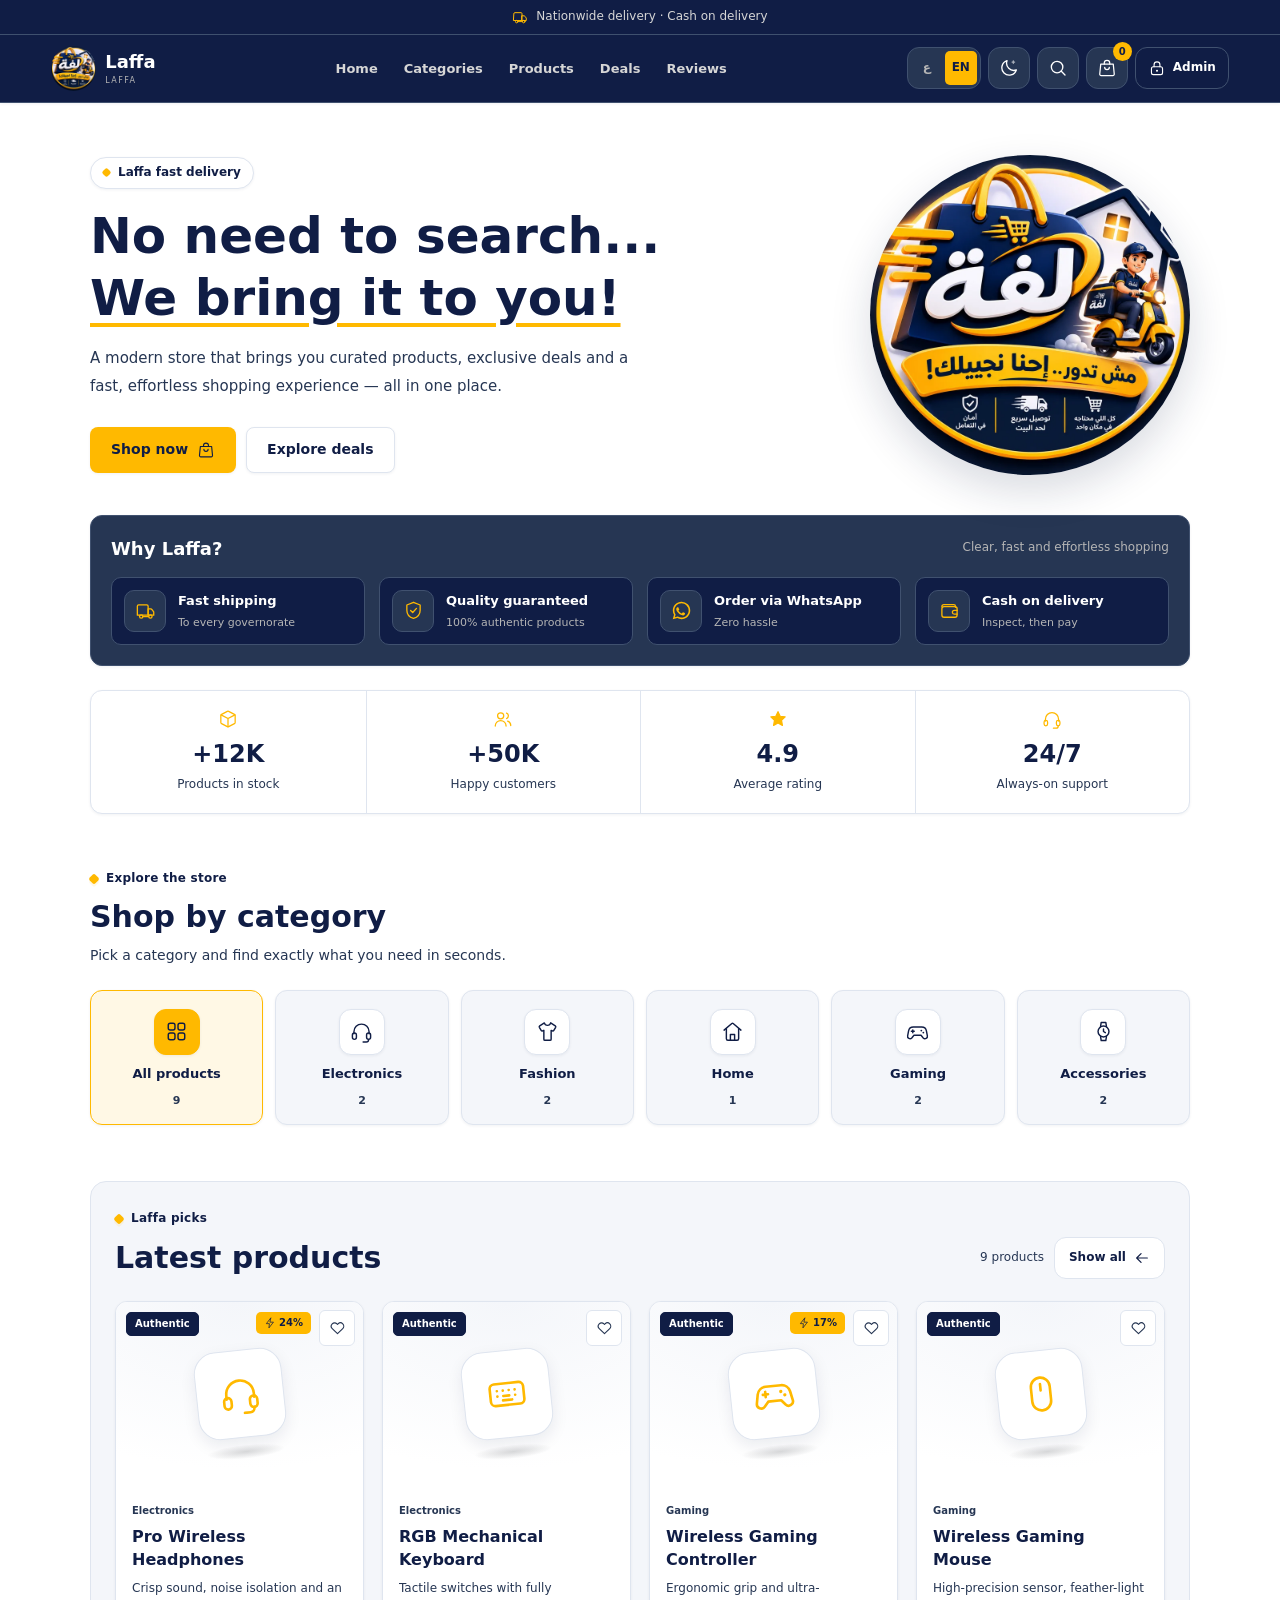
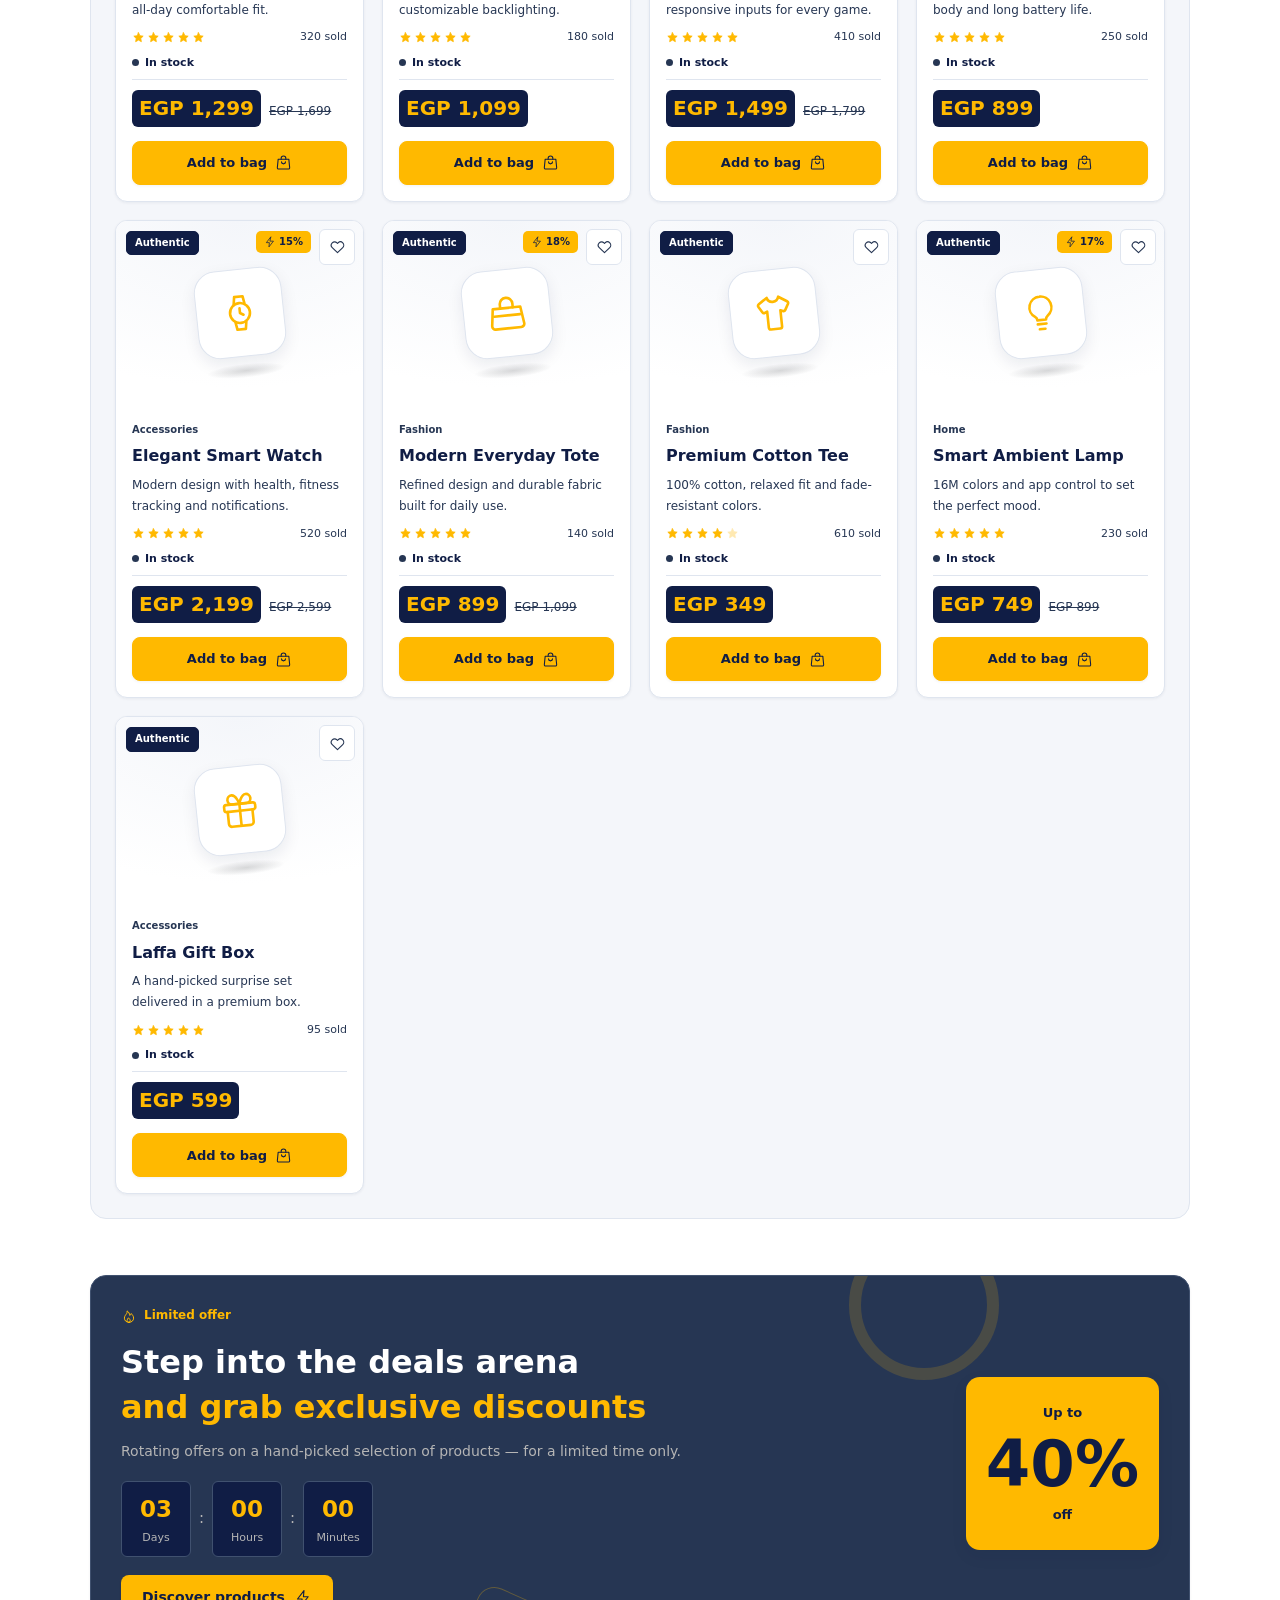
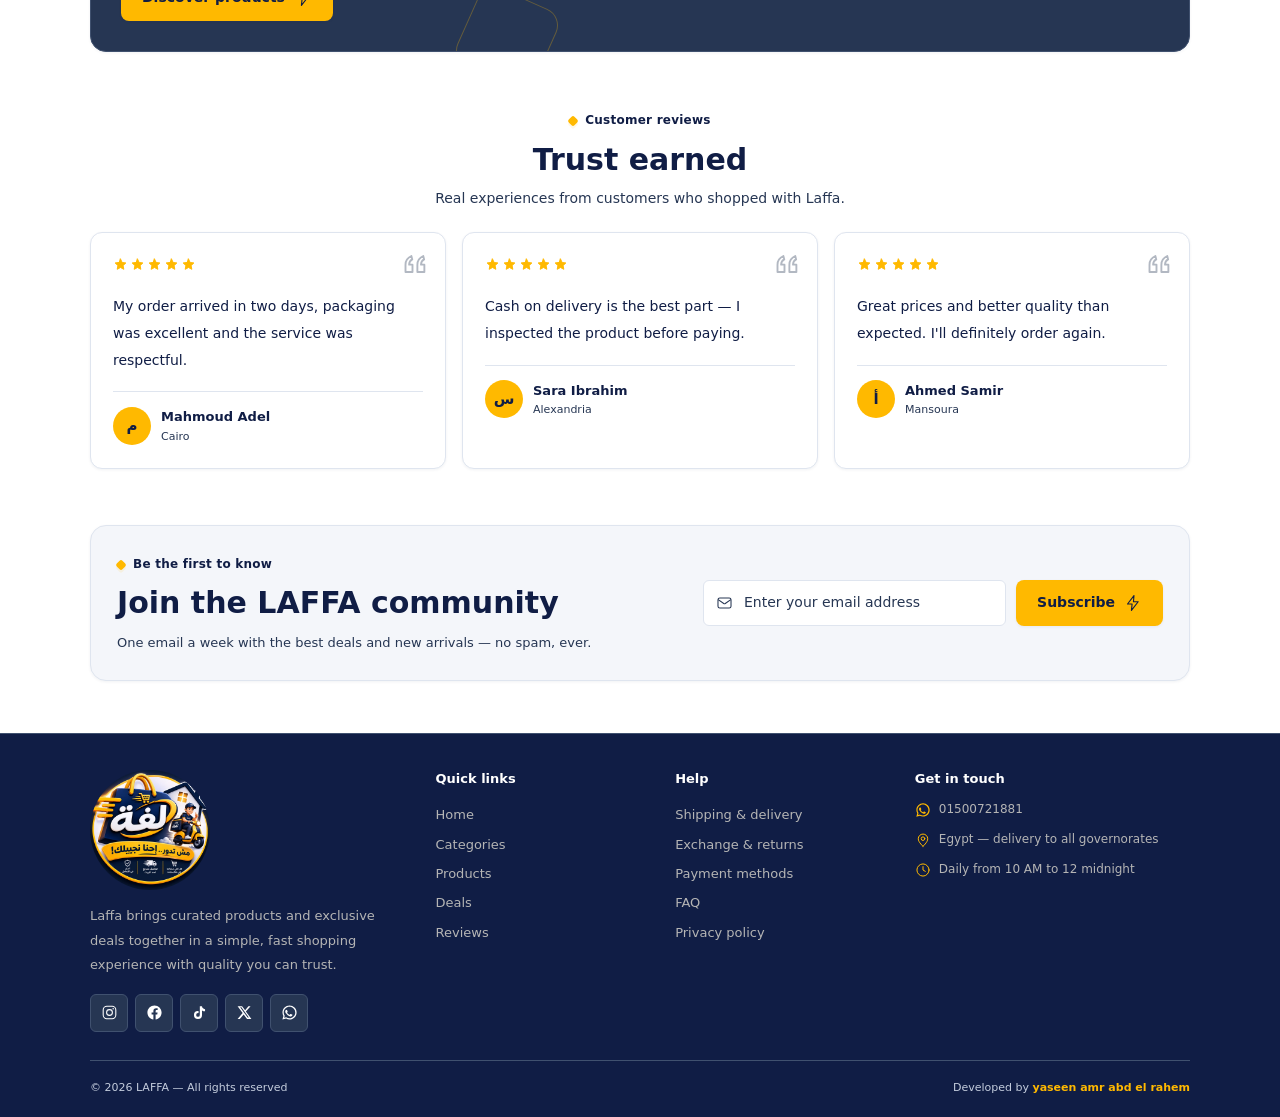
==== commit 8953f38f: "Apply Laffa storefront branding Co-authored-by: arena-agent <297053741+arena-agent@users.noreply.git" ====
--- a/index.html
+++ b/index.html
@@ -3,16 +3,16 @@
 <head>
   <meta charset="UTF-8">
   <meta name="viewport" content="width=device-width, initial-scale=1.0">
-  <meta name="description" content="ساوند سوق — متجر خفيف واحترافي: منتجات مختارة، طلب عبر واتساب ودفع عند الاستلام.">
-  <meta name="theme-color" content="#111111">
+  <meta name="description" content="لفة — متجر خفيف واحترافي: منتجات مختارة، طلب عبر واتساب ودفع عند الاستلام.">
+  <meta name="theme-color" content="#101D45">
   <meta property="og:type" content="website">
-  <meta property="og:site_name" content="SOUND SOUQ">
-  <meta property="og:title" content="ساوند سوق | SOUND SOUQ — تسوّق بوضوح وثقة">
+  <meta property="og:site_name" content="LAFFA">
+  <meta property="og:title" content="لفة | LAFFA — تسوّق بوضوح وثقة">
   <meta property="og:description" content="متجر حديث: منتجات مختارة، عروض حصرية، توصيل لكل المحافظات ودفع عند الاستلام.">
   <meta property="og:locale" content="ar_EG">
   <meta property="og:locale:alternate" content="en_US">
-  <title>ساوند سوق | SOUND SOUQ — تسوّق بوضوح وثقة</title>
-  <link rel="icon" type="image/svg+xml" href="assets/sound-souq-mark.svg">
+  <title>لفة | LAFFA — تسوّق بوضوح وثقة</title>
+  <link rel="icon" type="image/webp" href="assets/laffa-logo.webp">
   <script>
     /* Apply saved theme + language before first paint (no flash) */
     (function () {
@@ -31,9 +31,6 @@
 </head>
 <body>
   <svg xmlns="http://www.w3.org/2000/svg" style="display:none" aria-hidden="true">
-  <symbol id="i-brand" viewBox="0 0 715 780">
-    <path fill="currentColor" fill-rule="evenodd" d="M 228.500 8.600 C 192.044 12.353, 169.719 17.439, 142.500 28.193 C 19.019 76.977, -31.050 229.940, 40.644 339.369 C 67.548 380.434, 101.403 404.836, 175 436.210 C 180.225 438.438, 189.675 442.476, 196 445.183 C 202.325 447.891, 221.450 455.535, 238.500 462.169 C 315.233 492.028, 340.743 512.601, 348.936 551.233 C 357.641 592.279, 334.689 622.298, 294.500 622.431 C 275.674 622.492, 264.074 618.506, 231.765 600.872 C 221.754 595.408, 212.900 591.065, 212.088 591.222 C 211.276 591.378, 199.553 610.854, 186.035 634.503 C 172.518 658.151, 155.013 688.737, 147.136 702.472 L 132.814 727.444 135.256 729.544 C 144.116 737.165, 177.368 754.394, 195 760.500 C 274.868 788.157, 362.723 763.619, 414.507 699.191 C 488.972 606.547, 470.431 471.316, 374.482 407.266 C 351.780 392.111, 307.394 372.771, 250 353.025 C 181.985 329.625, 151.434 314.898, 135.415 297.793 C 99.290 259.219, 97.553 198.913, 131.154 149.854 C 185.937 69.869, 308.685 70.051, 362.233 150.197 C 375.895 170.645, 381.547 184.390, 387.545 211.750 C 387.816 212.988, 388.592 213.993, 389.269 213.984 C 389.946 213.976, 404.208 200.557, 420.963 184.165 L 451.425 154.363 450.110 149.931 C 427.175 72.646, 364.409 22.215, 276.500 10.440 C 265.455 8.961, 235.975 7.831, 228.500 8.600 M 564.360 147.460 C 557.414 152.326, 558.791 157.437, 570.629 170.721 C 604.028 208.201, 624.921 241.891, 639.331 281.500 C 679.769 392.654, 653.755 509.473, 567.793 602.749 C 560.301 610.877, 558.810 614.798, 561.346 619.701 C 566.478 629.627, 571.594 627.967, 598.254 607.730 C 741.225 499.200, 743.385 277.396, 602.551 166.481 C 578.463 147.511, 570.179 143.385, 564.360 147.460 M 521.327 226.721 C 517.259 227.466, 514 231.840, 514 236.557 C 514 240.370, 514.810 241.869, 521.359 250.171 C 586.859 333.200, 587.512 436.943, 523.048 518.547 C 518.124 524.781, 514.003 530.921, 513.892 532.191 C 512.991 542.450, 521.658 547.366, 530.882 541.828 C 565.743 520.899, 595.601 478.578, 607.309 433.500 C 620.499 382.717, 611.046 323.839, 582.974 281.924 C 562.813 251.821, 532.499 224.676, 521.327 226.721 M 458.329 291.458 C 451.038 294.629, 450.927 302.152, 458.040 311.051 C 491.957 353.480, 493.569 414.622, 461.844 455.363 C 451.599 468.520, 450.778 471.482, 455.816 477.121 C 461.735 483.745, 472.010 479.661, 487.321 464.598 C 532.799 419.859, 531.990 349.291, 485.493 305.124 C 471.723 292.043, 464.888 288.605, 458.329 291.458 M 86.867 530.509 C 70.213 533.827, 64.006 539.285, 51.584 561.532 C 46.680 570.314, 38.069 585.600, 32.450 595.500 C 17.908 621.117, 15.857 625.482, 15.257 632.101 C 12.493 662.585, 57.773 717.297, 95.355 728.886 C 99.126 730.049, 103 731, 103.964 731 C 105.811 731, 109.796 724.617, 127.059 694 C 132.176 684.925, 143.783 664.675, 152.851 649 C 161.920 633.325, 173.713 612.850, 179.058 603.500 C 184.403 594.150, 191.527 582.017, 194.888 576.538 C 202.254 564.533, 202.201 565.593, 195.750 559.355 C 173.407 537.750, 120.663 523.777, 86.867 530.509"/>
-  </symbol>
   <symbol id="i-sound" viewBox="0 0 24 24" fill="none" stroke="currentColor" stroke-width="1.7" stroke-linecap="round" stroke-linejoin="round">
     <path d="M4 9.2v5.6h3.8l5 3.8V5.4l-5 3.8H4Z"/>
     <path d="M16 9.1a4.1 4.1 0 0 1 0 5.8M18.6 6.5a7.8 7.8 0 0 1 0 11"/>
@@ -254,11 +251,11 @@
         <span class="burger-line"></span>
         <span class="burger-line"></span>
       </button>
-      <a href="#home" class="brand" aria-label="ساوند سوق | SOUND SOUQ">
-        <span class="brand-mark"><svg class="ic" aria-hidden="true"><use href="#i-brand"/></svg></span>
+      <a href="#home" class="brand" aria-label="لفة | LAFFA">
+        <span class="brand-mark"><img src="assets/laffa-logo.webp" alt="" width="48" height="48"></span>
         <span class="brand-text-wrap">
-          <span class="brand-text" data-i18n="brand.name">ساوند سوق</span>
-          <span class="brand-sub" dir="ltr">SOUND SOUQ</span>
+          <span class="brand-text" data-i18n="brand.name">لفة</span>
+          <span class="brand-sub" dir="ltr">LAFFA</span>
         </span>
       </a>
     </div>
@@ -300,10 +297,10 @@
     <section class="hero">
       <div class="hero-content">
         <div class="hero-text">
-          <span class="hero-label" data-i18n="hero.badge">تجربة تسوق خفيفة واحترافية</span>
+          <span class="hero-label" data-i18n="hero.badge">لفة للتوصيل السريع</span>
           <h1 class="hero-title">
-            <span class="title-line" data-i18n="hero.title1">كل ما تحتاجه...</span>
-            <span class="title-line accent" data-i18n="hero.title2">تجده في ساوند سوق</span>
+            <span class="title-line" data-i18n="hero.title1">مش تدور...</span>
+            <span class="title-line accent" data-i18n="hero.title2">إحنا نجيّبلك!</span>
           </h1>
           <p class="hero-desc" data-i18n="hero.desc">متجر حديث يجمع لك المنتجات المميزة والعروض الحصرية وتجربة تسوق سريعة وسهلة في مكان واحد.</p>
           <div class="hero-buttons">
@@ -317,34 +314,13 @@
           </div>
         </div>
         <div class="hero-visual" aria-hidden="true">
-          <div class="hero-scene">
-            <span class="hero-platform"></span>
-            <span class="hero-ring"></span>
-            <span class="hero-sphere"></span>
-            <span class="hero-dot"></span>
-            <div class="hero-cube">
-              <span class="cube-face cube-front"><svg class="ic"><use href="#i-brand"/></svg></span>
-              <span class="cube-face cube-back"></span>
-              <span class="cube-face cube-right"></span>
-              <span class="cube-face cube-left"></span>
-              <span class="cube-face cube-top"></span>
-              <span class="cube-face cube-bottom"></span>
-            </div>
-            <div class="hero-cube hero-cube-small">
-              <span class="cube-face cube-front"></span>
-              <span class="cube-face cube-back"></span>
-              <span class="cube-face cube-right"></span>
-              <span class="cube-face cube-left"></span>
-              <span class="cube-face cube-top"></span>
-              <span class="cube-face cube-bottom"></span>
-            </div>
-          </div>
+          <img class="hero-logo" src="assets/laffa-logo.webp" alt="" width="800" height="800">
         </div>
       </div>
     </section>
     <section class="trust-strip" aria-labelledby="whyTitle">
       <div class="why-heading">
-        <h2 id="whyTitle" data-i18n="why.title">لماذا ساوند سوق؟</h2>
+        <h2 id="whyTitle" data-i18n="why.title">لماذا لفة؟</h2>
         <span data-i18n="why.sub">تسوّق واضح، سريع، وبدون تعقيد</span>
       </div>
       <div class="trust-item">
@@ -389,7 +365,7 @@
     <section class="section" id="categories">
       <div class="section-title">
         <span class="section-small" data-i18n="cat.eyebrow">استكشف المتجر</span>
-        <h2 data-i18n-html="cat.title">أقسام <em>ساوند سوق</em></h2>
+        <h2 data-i18n-html="cat.title">أقسام <em>لفة</em></h2>
         <p class="section-desc" data-i18n="cat.desc">تسوّق حسب القسم واختار ما يناسبك في ثوانٍ.</p>
       </div>
       <div class="categories-grid" id="categoriesGrid">
@@ -428,7 +404,7 @@
     <section class="section products-section" id="products">
       <div class="products-header">
         <div>
-          <span class="section-small" data-i18n="prod.eyebrow">مختارات ساوند سوق</span>
+          <span class="section-small" data-i18n="prod.eyebrow">مختارات لفة</span>
           <h2 data-i18n-html="prod.title">أحدث <em>المنتجات</em></h2>
         </div>
         <div class="products-tools">
@@ -471,7 +447,7 @@
       <div class="section-title center">
         <span class="section-small" data-i18n="rev.eyebrow">آراء العملاء</span>
         <h2 data-i18n-html="rev.title">ثقة <em>تستحقها</em></h2>
-        <p class="section-desc" data-i18n="rev.desc">تجارب حقيقية من عملاء اشتروا من ساوند سوق.</p>
+        <p class="section-desc" data-i18n="rev.desc">تجارب حقيقية من عملاء اشتروا من لفة.</p>
       </div>
       <div class="reviews-grid">
         <article class="review-card">
@@ -515,7 +491,7 @@
     <section class="newsletter">
       <div class="newsletter-content">
         <span class="section-small" data-i18n="nl.eyebrow">كن أول من يعرف العروض</span>
-        <h2 data-i18n-html="nl.title">انضم إلى مجتمع <em>ساوند سوق</em></h2>
+        <h2 data-i18n-html="nl.title">انضم إلى مجتمع <em>لفة</em></h2>
         <p data-i18n="nl.desc">رسالة واحدة أسبوعيًا بأهم العروض والمنتجات الجديدة — بدون إزعاج.</p>
       </div>
       <form id="newsletterForm" class="newsletter-form" novalidate>
@@ -533,8 +509,8 @@
   <footer>
     <div class="footer-grid">
       <div class="footer-brand">
-        <img class="footer-logo" src="assets/sound-souq-logo-white.svg" alt="ساوند سوق | SOUND SOUQ" width="1550" height="1190" loading="lazy" decoding="async">
-        <p data-i18n="footer.about">ساوند سوق يجمع المنتجات المميزة والعروض الحصرية في تجربة تسوق بسيطة وسريعة، بجودة تثق بها.</p>
+        <img class="footer-logo" src="assets/laffa-logo.webp" alt="شعار لفة للتوصيل السريع" width="800" height="800" loading="lazy" decoding="async">
+        <p data-i18n="footer.about">لفة يجمع المنتجات المميزة والعروض الحصرية في تجربة تسوق بسيطة وسريعة، بجودة تثق بها.</p>
         <div class="footer-socials">
           <a href="#" class="social-btn" aria-label="Instagram"><svg class="ic" aria-hidden="true"><use href="#i-instagram" /></svg></a>
           <a href="#" class="social-btn" aria-label="Facebook"><svg class="ic" aria-hidden="true"><use href="#i-facebook" /></svg></a>
@@ -573,7 +549,7 @@
       </div>
     </div>
     <div class="footer-bottom">
-      <span data-i18n-html="footer.rights">© 2026 SOUND SOUQ — جميع الحقوق محفوظة <svg class="ic" aria-hidden="true"><use href="#i-sound" /></svg></span>
+      <span data-i18n-html="footer.rights">© 2026 LAFFA — جميع الحقوق محفوظة</span>
       <span class="developer" data-i18n-html="footer.dev">Developed by <strong>yaseen amr abd el rahem</strong></span>
     </div>
   </footer>
@@ -596,7 +572,7 @@
     <div class="cart-header">
       <div>
         <span class="cart-label" data-i18n="cart.label">سلة المشتريات</span>
-        <h3 id="cartTitle"><span data-i18n="cart.title">حقيبة ساوند سوق</span> <svg class="ic" aria-hidden="true"><use href="#i-bag" /></svg></h3>
+        <h3 id="cartTitle"><span data-i18n="cart.title">حقيبة لفة</span> <svg class="ic" aria-hidden="true"><use href="#i-bag" /></svg></h3>
         <em class="cart-sub" id="cartSummary"></em>
       </div>
       <button id="closeCartBtn" class="close-modal" type="button" aria-label="إغلاق" data-i18n-aria="common.close"><svg class="ic" aria-hidden="true"><use href="#i-close" /></svg></button>
@@ -632,7 +608,7 @@
     <div class="admin-window">
       <div class="modal-top">
         <div>
-          <span class="admin-small">SOUND SOUQ CONTROL</span>
+          <span class="admin-small">LAFFA CONTROL</span>
           <h3 id="adminLoginTitle" data-i18n="admin.loginTitle">تسجيل دخول الإدارة</h3>
         </div>
         <button class="close-modal" id="closeAdminLogin" type="button" aria-label="إغلاق" data-i18n-aria="common.close"><svg class="ic" aria-hidden="true"><use href="#i-close" /></svg></button>
@@ -658,7 +634,7 @@
     <div class="admin-dashboard">
       <div class="modal-top">
         <div>
-          <span class="admin-small">SOUND SOUQ ADMIN PANEL</span>
+          <span class="admin-small">LAFFA ADMIN PANEL</span>
           <h2 id="adminPanelTitle" data-i18n="admin.panelTitle">إدارة المنتجات</h2>
         </div>
         <div class="admin-actions">
--- a/style.css
+++ b/style.css
@@ -1,15 +1,15 @@
 :root {
   color-scheme: dark;
-  --brand-orange: #FF6B00; --brand-orange-hover: #E65F00;
-  --brand-black: #111111; --brand-black-soft: #1A1A1A;
-  --brand-white: #FFFFFF; --brand-gray: #F5F5F5;
-  --brand-muted: #8A8A8A; --brand-border: #E5E5E5;
-  --brand-green: #00C853; --brand-red: #E53935;
-  --bg: var(--brand-black); --surface: var(--brand-black-soft); --surface-2: #222222;
-  --text: var(--brand-white); --muted: #B5B5B5; --border: #333333;
+  --brand-orange: #FFB900; --brand-orange-hover: #E6A600;
+  --brand-black: #101D45; --brand-black-soft: #263653;
+  --brand-white: #FFFFFF; --brand-gray: #F4F6FA;
+  --brand-muted: #263653; --brand-border: #DFE5EF;
+  --brand-green: #16A36A; --brand-red: #E53935;
+  --bg: var(--brand-black); --surface: var(--brand-black-soft); --surface-2: #1C2B4D;
+  --text: var(--brand-white); --muted: #C4CDDD; --border: #40516F;
   --primary: var(--brand-orange); --primary-strong: var(--brand-orange-hover);
-  --accent: var(--brand-orange); --accent-text: var(--brand-white); --tint: rgba(255,107,0,.12);
-  --overlay: rgba(17,17,17,.72);
+  --accent: var(--brand-orange); --accent-text: var(--brand-white); --tint: rgba(255,185,0,.12);
+  --overlay: rgba(16,29,69,.72);
   --radius: 12px; --radius-sm: 8px; --width: min(1100px, 92%); --nav-h: 68px;
   --shadow-sm: 0 1px 3px rgba(0,0,0,.22); --shadow-md: 0 8px 20px rgba(0,0,0,.20); --shadow-lg: 0 16px 36px rgba(0,0,0,.24);
   --face-top: var(--brand-orange); --face-front: var(--brand-orange-hover); --face-side: var(--brand-black); --face-line: rgba(255,255,255,.18);
@@ -19,9 +19,9 @@
   color-scheme: light;
   --bg: var(--brand-white); --surface: var(--brand-white); --surface-2: var(--brand-gray);
   --text: var(--brand-black); --muted: var(--brand-muted); --border: var(--brand-border);
-  --accent-text: var(--brand-black); --tint: rgba(255,107,0,.10);
-  --overlay: rgba(17,17,17,.55);
-  --shadow-sm: 0 1px 3px rgba(17,17,17,.06); --shadow-md: 0 6px 16px rgba(17,17,17,.08); --shadow-lg: 0 12px 28px rgba(17,17,17,.10);
+  --accent-text: var(--brand-black); --tint: rgba(255,185,0,.10);
+  --overlay: rgba(16,29,69,.55);
+  --shadow-sm: 0 1px 3px rgba(16,29,69,.06); --shadow-md: 0 6px 16px rgba(16,29,69,.08); --shadow-lg: 0 12px 28px rgba(16,29,69,.10);
   --face-line: rgba(255,255,255,.35);
 }
 html[lang="ar"] { --font: "Segoe UI", Tahoma, Arial, system-ui, sans-serif; }
@@ -45,9 +45,9 @@
 html[dir="rtl"] .dir-flip .ic { transform: scaleX(-1); }
 .skip-link { position: fixed; top: 8px; inset-inline-start: 8px; z-index: 1000; padding: 10px 16px; background: var(--surface); border: 2px solid var(--accent); border-radius: var(--radius); transform: translateY(-160%); }
 .skip-link:focus { transform: none; }
-.top-offer { display: flex; align-items: center; justify-content: center; gap: 8px; padding: 7px 12px; background: var(--brand-black); border-bottom: 1px solid #2C2C2C; color: #D6D6D6; font-size: 12px; text-align: center; }
+.top-offer { display: flex; align-items: center; justify-content: center; gap: 8px; padding: 7px 12px; background: var(--brand-black); border-bottom: 1px solid #40516F; color: #D6D6D6; font-size: 12px; text-align: center; }
 .top-offer .ic { width: 16px; height: 16px; color: var(--accent); }
-.navbar { position: sticky; top: 0; z-index: 100; height: var(--nav-h); padding-inline: 4%; display: flex; align-items: center; justify-content: space-between; gap: 14px; background: var(--brand-black); color: var(--brand-white); border-bottom: 1px solid #2C2C2C; box-shadow: var(--shadow-sm); }
+.navbar { position: sticky; top: 0; z-index: 100; height: var(--nav-h); padding-inline: 4%; display: flex; align-items: center; justify-content: space-between; gap: 14px; background: var(--brand-black); color: var(--brand-white); border-bottom: 1px solid #40516F; box-shadow: var(--shadow-sm); }
 .nav-side, .nav-actions, .brand, .brand-text-wrap, .nav-links { display: flex; align-items: center; }
 .nav-side { gap: 10px; min-width: 0; }
 .brand { gap: 9px; }
@@ -61,16 +61,16 @@
 .nav-link:hover, .nav-link:focus-visible { color: var(--brand-orange); background: var(--brand-black-soft); }
 .nav-underline, .mobile-only { display: none; }
 .nav-actions { gap: 7px; }
-.nav-icon, .mobile-menu-btn { position: relative; width: 42px; height: 42px; display: inline-grid; place-items: center; border: 1px solid #333; border-radius: var(--radius); background: var(--brand-black-soft); color: var(--brand-white); }
+.nav-icon, .mobile-menu-btn { position: relative; width: 42px; height: 42px; display: inline-grid; place-items: center; border: 1px solid #40516F; border-radius: var(--radius); background: var(--brand-black-soft); color: var(--brand-white); }
 .nav-icon:hover, .mobile-menu-btn:hover { border-color: var(--primary); background: var(--primary); color: var(--brand-black); }
 .icon-inner { display: inline-grid; place-items: center; }
 .theme-toggle .ic-sun, html[data-theme="light"] .theme-toggle .ic-moon { display: inline-block; }
 .theme-toggle .ic-moon, html[data-theme="light"] .theme-toggle .ic-sun { display: none; }
-.lang-switch { display: flex; padding: 3px; border: 1px solid #333; border-radius: var(--radius); gap: 2px; background: var(--brand-black-soft); }
+.lang-switch { display: flex; padding: 3px; border: 1px solid #40516F; border-radius: var(--radius); gap: 2px; background: var(--brand-black-soft); }
 .lang-opt { min-width: 32px; height: 34px; padding-inline: 6px; border-radius: 5px; font-size: 12px; font-weight: 700; color: #B5B5B5; }
 .lang-opt.active { background: var(--primary); color: var(--brand-black); }
 .cart-count { position: absolute; top: -6px; inset-inline-end: -5px; min-width: 19px; height: 19px; padding-inline: 4px; display: grid; place-items: center; border-radius: 10px; background: var(--primary); color: var(--brand-black); font-size: 10px; font-weight: 800; }
-.admin-nav-btn { display: inline-flex; align-items: center; justify-content: center; gap: 7px; min-height: 42px; padding-inline: 12px; border: 1px solid #333; border-radius: var(--radius); color: var(--brand-white); font-size: 12px; font-weight: 700; }
+.admin-nav-btn { display: inline-flex; align-items: center; justify-content: center; gap: 7px; min-height: 42px; padding-inline: 12px; border: 1px solid #40516F; border-radius: var(--radius); color: var(--brand-white); font-size: 12px; font-weight: 700; }
 .admin-nav-btn .ic { width: 16px; height: 16px; }
 .admin-nav-btn:hover { border-color: var(--primary); background: var(--primary); color: var(--brand-black); }
 .mobile-menu-btn { display: none; flex-direction: column; gap: 5px; }
@@ -125,9 +125,9 @@
   .hero-visual:hover .hero-scene { transform: rotateX(10deg) rotateY(-6deg); }
   .hero-visual:hover .hero-cube { transform: rotateX(-26deg) rotateY(-42deg) translateZ(8px); }
 }
-.trust-strip { width: var(--width); margin: 0 auto 24px; display: grid; grid-template-columns: repeat(4, 1fr); gap: 14px; padding: 20px; border: 1px solid #2C2C2C; border-radius: var(--radius); background: var(--brand-black-soft); color: var(--brand-white); box-shadow: var(--shadow-sm); }
-.trust-item { display: flex; align-items: center; gap: 12px; min-width: 0; padding: 12px; border: 1px solid #333; border-radius: 10px; background: var(--brand-black); }
-.trust-icon { color: var(--brand-orange); display: inline-grid; place-items: center; width: 42px; height: 42px; flex-shrink: 0; border-radius: 10px; background: var(--brand-black-soft); border: 1px solid #333; }
+.trust-strip { width: var(--width); margin: 0 auto 24px; display: grid; grid-template-columns: repeat(4, 1fr); gap: 14px; padding: 20px; border: 1px solid #40516F; border-radius: var(--radius); background: var(--brand-black-soft); color: var(--brand-white); box-shadow: var(--shadow-sm); }
+.trust-item { display: flex; align-items: center; gap: 12px; min-width: 0; padding: 12px; border: 1px solid #40516F; border-radius: 10px; background: var(--brand-black); }
+.trust-icon { color: var(--brand-orange); display: inline-grid; place-items: center; width: 42px; height: 42px; flex-shrink: 0; border-radius: 10px; background: var(--brand-black-soft); border: 1px solid #40516F; }
 .trust-icon .ic { width: 21px; height: 21px; }
 .trust-item strong { display: block; font-size: 13px; color: var(--brand-white); }
 .trust-item span:not(.trust-icon) { display: block; color: #B5B5B5; font-size: 11px; margin-top: 2px; }
@@ -178,7 +178,7 @@
 .product-badge, .discount-badge { position: absolute; top: 10px; padding: 3px 8px; border-radius: 5px; font-size: 10px; font-weight: 700; }
 .product-badge { inset-inline-start: 10px; background: var(--brand-black); border: 1px solid var(--brand-black); color: var(--brand-white); }
 .product-badge.is-new { background: var(--brand-orange); border-color: var(--brand-orange); color: var(--brand-black); }
-.discount-badge { inset-inline-end: 52px; display: inline-flex; align-items: center; gap: 3px; background: var(--brand-red); color: var(--brand-white); }
+.discount-badge { inset-inline-end: 52px; display: inline-flex; align-items: center; gap: 3px; background: var(--brand-orange); color: var(--brand-black); }
 .discount-badge .ic { width: 12px; height: 12px; }
 .favorite-btn { position: absolute; top: 8px; inset-inline-end: 8px; width: 36px; height: 36px; display: grid; place-items: center; border: 1px solid var(--border); border-radius: 6px; background: var(--surface); color: var(--muted); }
 .favorite-btn .ic { width: 17px; height: 17px; fill: none; }
@@ -195,22 +195,22 @@
 .stars-row .off { opacity: .3; }
 .product-sold { color: var(--muted); font-size: 11px; }
 .product-stock { display: inline-flex; align-items: center; gap: 6px; font-size: 11px; font-weight: 700; color: var(--text); }
-.product-stock i { width: 7px; height: 7px; border-radius: 50%; background: var(--brand-green); }
+.product-stock i { width: 7px; height: 7px; border-radius: 50%; background: var(--muted); }
 .product-price-row { display: flex; align-items: baseline; flex-wrap: wrap; gap: 8px; margin-top: auto; padding-top: 10px; border-top: 1px solid var(--border); }
 .product-price { color: var(--primary); font-size: 20px; font-weight: 800; }
-.old-price { color: var(--brand-red); font-size: 12px; text-decoration: line-through; }
-.add-btn { display: inline-flex; align-items: center; justify-content: center; gap: 8px; width: 100%; min-height: 44px; margin-top: 7px; padding: 8px 12px; border-radius: var(--radius-sm); border: 1px solid #3A3A3A; background: var(--brand-black); color: var(--brand-white); font-size: 13px; font-weight: 700; box-shadow: var(--shadow-sm); }
+.old-price { color: var(--muted); font-size: 12px; text-decoration: line-through; }
+.add-btn { display: inline-flex; align-items: center; justify-content: center; gap: 8px; width: 100%; min-height: 44px; margin-top: 7px; padding: 8px 12px; border-radius: var(--radius-sm); border: 1px solid var(--primary); background: var(--primary); color: var(--brand-black); font-size: 13px; font-weight: 700; box-shadow: var(--shadow-sm); }
 .add-btn:hover { background: var(--primary); border-color: var(--primary); color: var(--brand-black); box-shadow: var(--shadow-md); }
-.add-btn.added { background: var(--brand-green); color: var(--brand-black); border: 1px solid var(--brand-green); box-shadow: none; }
+.add-btn.added { background: var(--brand-green); color: var(--brand-white); border: 1px solid var(--brand-green); box-shadow: none; }
 .add-btn .ic { width: 17px; height: 17px; }
 .empty-state { grid-column: 1 / -1; display: flex; flex-direction: column; align-items: center; gap: 10px; padding: 44px 20px; text-align: center; border: 1px dashed var(--border); border-radius: var(--radius); color: var(--muted); }
 .empty-icon { color: var(--accent); }
 .empty-icon .ic { width: 34px; height: 34px; }
 .empty-state strong { color: var(--text); }
 .empty-state span { font-size: 13px; }
-.offer-section { position: relative; width: var(--width); margin: 0 auto 56px; padding: 30px; display: flex; align-items: center; justify-content: space-between; gap: 28px; border: 1px solid #333; border-radius: 16px; background: var(--brand-black-soft); color: var(--brand-white); box-shadow: var(--shadow-sm); overflow: hidden; }
-.offer-section::before { content: ""; position: absolute; top: -46px; inset-inline-end: 190px; width: 150px; height: 150px; border: 12px solid rgba(255,107,0,.16); border-radius: 50%; pointer-events: none; }
-.offer-section::after { content: ""; position: absolute; bottom: -30px; inset-inline-start: 34%; width: 86px; height: 86px; border: 1px solid rgba(255,107,0,.28); border-radius: 18px; transform: rotate(24deg); pointer-events: none; }
+.offer-section { position: relative; width: var(--width); margin: 0 auto 56px; padding: 30px; display: flex; align-items: center; justify-content: space-between; gap: 28px; border: 1px solid #40516F; border-radius: 16px; background: var(--brand-black-soft); color: var(--brand-white); box-shadow: var(--shadow-sm); overflow: hidden; }
+.offer-section::before { content: ""; position: absolute; top: -46px; inset-inline-end: 190px; width: 150px; height: 150px; border: 12px solid rgba(255,185,0,.16); border-radius: 50%; pointer-events: none; }
+.offer-section::after { content: ""; position: absolute; bottom: -30px; inset-inline-start: 34%; width: 86px; height: 86px; border: 1px solid rgba(255,185,0,.28); border-radius: 18px; transform: rotate(24deg); pointer-events: none; }
 .offer-content { position: relative; z-index: 1; max-width: 620px; }
 .offer-tag { display: inline-flex; align-items: center; gap: 7px; color: var(--brand-orange); font-size: 12px; font-weight: 700; }
 .offer-tag .ic { width: 16px; height: 16px; }
@@ -218,7 +218,7 @@
 .offer-section h2 span { display: block; color: var(--brand-orange); }
 .offer-content > p { margin-top: 10px; color: #B5B5B5; font-size: 14px; }
 .countdown { display: flex; flex-wrap: wrap; gap: 8px; margin: 18px 0; }
-.cd-box { min-width: 70px; padding: 9px 12px; text-align: center; border: 1px solid #333; border-radius: 6px; background: var(--brand-black); }
+.cd-box { min-width: 70px; padding: 9px 12px; text-align: center; border: 1px solid #40516F; border-radius: 6px; background: var(--brand-black); }
 .cd-box strong { display: block; color: var(--brand-orange); font-size: 23px; font-variant-numeric: tabular-nums; }
 .cd-box span { display: block; color: #B5B5B5; font-size: 11px; }
 .cd-sep { align-self: center; color: #B5B5B5; }
@@ -251,12 +251,12 @@
 .select-wrapper select { appearance: none; -webkit-appearance: none; padding-inline-end: 38px; cursor: pointer; }
 .select-arrow { position: absolute; top: 50%; inset-inline-end: 12px; transform: translateY(-50%); display: inline-flex; color: var(--muted); pointer-events: none; }
 .select-arrow .ic { width: 16px; height: 16px; }
-body > footer { padding: 36px 4% 20px; border-top: 1px solid #2C2C2C; background: var(--brand-black); color: #B5B5B5; }
+body > footer { padding: 36px 4% 20px; border-top: 1px solid #40516F; background: var(--brand-black); color: #B5B5B5; }
 .footer-logo { display: block; width: min(220px, 72%); height: auto; margin-bottom: 4px; }
 .footer-grid { width: min(1100px, 100%); margin: auto; display: grid; grid-template-columns: 1.5fr 1fr 1fr 1.3fr; gap: 28px; }
 .footer-brand > p { margin-top: 14px; color: #B5B5B5; font-size: 13px; line-height: 1.9; }
 .footer-socials { display: flex; flex-wrap: wrap; gap: 7px; margin-top: 16px; }
-.social-btn { width: 38px; height: 38px; display: grid; place-items: center; border: 1px solid #333; border-radius: 6px; background: var(--brand-black-soft); color: var(--brand-white); }
+.social-btn { width: 38px; height: 38px; display: grid; place-items: center; border: 1px solid #40516F; border-radius: 6px; background: var(--brand-black-soft); color: var(--brand-white); }
 .social-btn:hover { color: var(--brand-black); background: var(--primary); border-color: var(--primary); }
 .social-btn .ic { width: 17px; height: 17px; }
 .footer-col h4 { font-size: 13px; margin-bottom: 12px; color: var(--brand-white); }
@@ -264,7 +264,7 @@
 .footer-link:hover { color: var(--brand-orange); }
 .footer-contact { display: flex; align-items: center; gap: 8px; margin-bottom: 10px; color: #B5B5B5; font-size: 12px; }
 .footer-contact .ic { width: 16px; height: 16px; color: var(--brand-orange); }
-.footer-bottom { width: min(1100px, 100%); margin: 28px auto 0; padding-top: 18px; border-top: 1px solid #2C2C2C; display: flex; justify-content: space-between; flex-wrap: wrap; gap: 10px; color: var(--brand-muted); font-size: 11px; }
+.footer-bottom { width: min(1100px, 100%); margin: 28px auto 0; padding-top: 18px; border-top: 1px solid #40516F; display: flex; justify-content: space-between; flex-wrap: wrap; gap: 10px; color: var(--brand-muted); font-size: 11px; }
 .footer-bottom .ic { width: 14px; height: 14px; }
 .developer strong { color: var(--brand-orange); }
 .overlay { position: fixed; inset: 0; z-index: 200; background: var(--overlay); visibility: hidden; }
@@ -376,7 +376,7 @@
 .delete-product-btn { color: var(--muted); }
 .delete-product-btn:hover { color: var(--brand-red); border-color: var(--brand-red); }
 .edit-product-btn .ic, .duplicate-product-btn .ic, .delete-product-btn .ic { width: 14px; height: 14px; }
-.toast { position: fixed; bottom: 20px; left: 50%; z-index: 1000; transform: translateX(-50%); display: none; align-items: center; gap: 9px; max-width: min(92vw, 460px); padding: 12px 18px; border: 1px solid #333; border-radius: var(--radius); background: var(--brand-black); color: var(--brand-white); font-size: 13px; box-shadow: var(--shadow-lg); }
+.toast { position: fixed; bottom: 20px; left: 50%; z-index: 1000; transform: translateX(-50%); display: none; align-items: center; gap: 9px; max-width: min(92vw, 460px); padding: 12px 18px; border: 1px solid #40516F; border-radius: var(--radius); background: var(--brand-black); color: var(--brand-white); font-size: 13px; box-shadow: var(--shadow-lg); }
 .toast.show { display: flex; }
 .toast-icon { display: inline-flex; color: var(--brand-green); }
 .toast-icon .ic { width: 18px; height: 18px; }
@@ -390,7 +390,7 @@
 @media (max-width: 960px) {
   .navbar { padding-inline: 4%; gap: 10px; }
   .mobile-menu-btn { display: flex; }
-  .nav-links { position: absolute; top: var(--nav-h); inset-inline: 0; display: none; flex-direction: column; align-items: stretch; padding: 12px 4%; background: var(--brand-black); border-bottom: 1px solid #2C2C2C; }
+  .nav-links { position: absolute; top: var(--nav-h); inset-inline: 0; display: none; flex-direction: column; align-items: stretch; padding: 12px 4%; background: var(--brand-black); border-bottom: 1px solid #40516F; }
   .nav-links.show { display: flex; }
   .nav-link { padding: 12px 14px; font-size: 14px; text-align: start; }
   .mobile-only { display: block; }
@@ -501,3 +501,25 @@
   .top-offer, .navbar, .overlay, .cart-panel, .search-modal, .admin-modal, .toast, .back-to-top, .skip-link { display: none !important; }
   body { background: #fff; color: #000; }
 }
+
+/* Laffa identity: the supplied artwork is shared across the storefront. */
+.brand-mark { width: 45px; height: 45px; flex: 0 0 auto; }
+.brand-mark img { width: 100%; height: 100%; object-fit: cover; border-radius: 50%; }
+.hero-visual { display: grid; place-items: center; height: auto; aspect-ratio: 1; perspective: none; }
+.hero-logo { width: 100%; height: 100%; object-fit: contain; border-radius: 50%; box-shadow: 0 16px 40px rgba(16,29,69,.16); }
+.footer-logo { width: 120px; border-radius: 50%; }
+.footer-bottom { color: #C4CDDD; }
+.primary-btn:hover, .add-btn:hover { background: var(--primary-strong); border-color: var(--primary-strong); color: var(--brand-black); }
+@media (max-width: 760px) { .hero-visual { width: min(240px, 75vw); height: auto; } }
+
+/* Maintain readable contrast while retaining gold for prices and offers. */
+html[data-theme="light"] .hero-title .accent,
+html[data-theme="light"] .section h2 em,
+html[data-theme="light"] .newsletter h2 em,
+html[data-theme="light"] .stat-box strong { color: var(--brand-black); }
+.hero-title .accent { text-decoration: underline; text-decoration-color: var(--brand-orange); text-decoration-thickness: 4px; text-underline-offset: 8px; }
+.product-price { background: var(--brand-black); color: var(--brand-orange); border-radius: 6px; padding: 2px 7px; }
+.toast.error .toast-icon { color: var(--brand-red); }
+
+@media (max-width: 520px) { .brand-mark { width: 30px; height: 30px; } }
+@media (max-width: 380px) { .brand-mark { display: none; } }
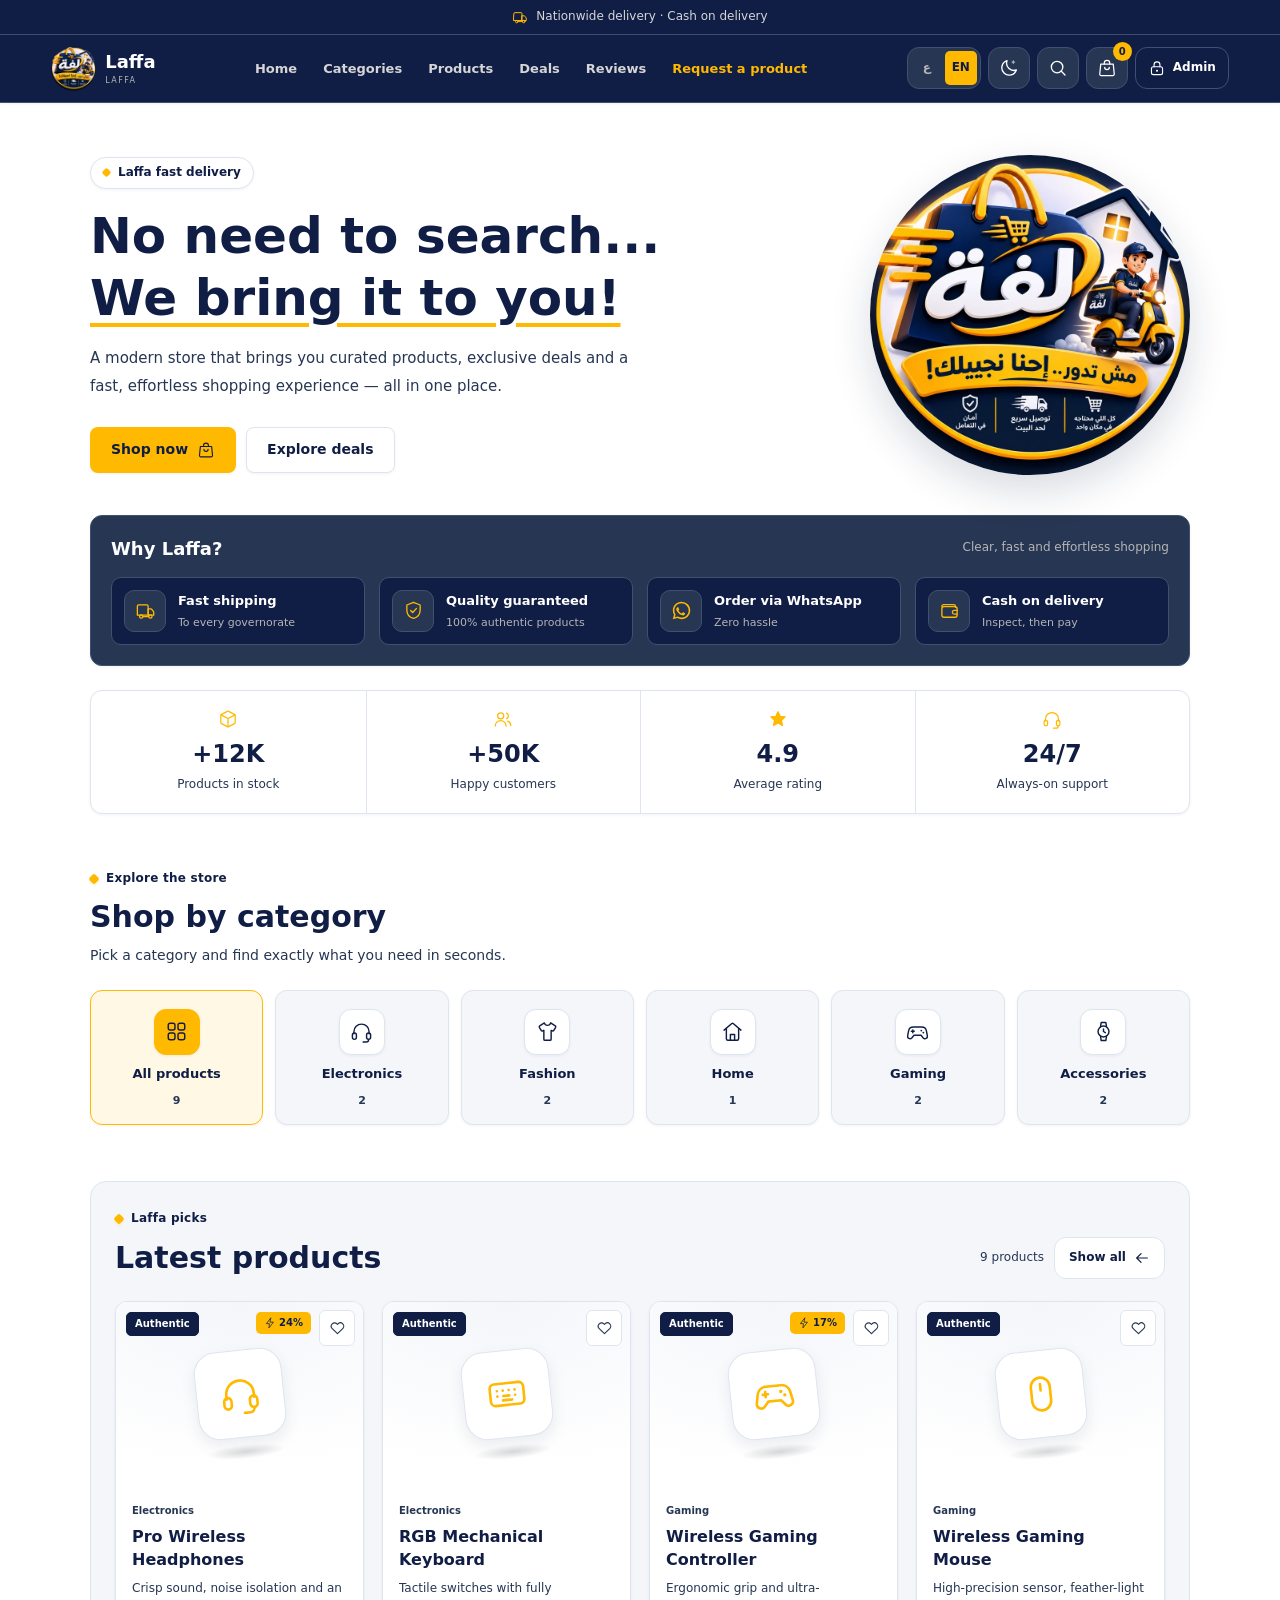
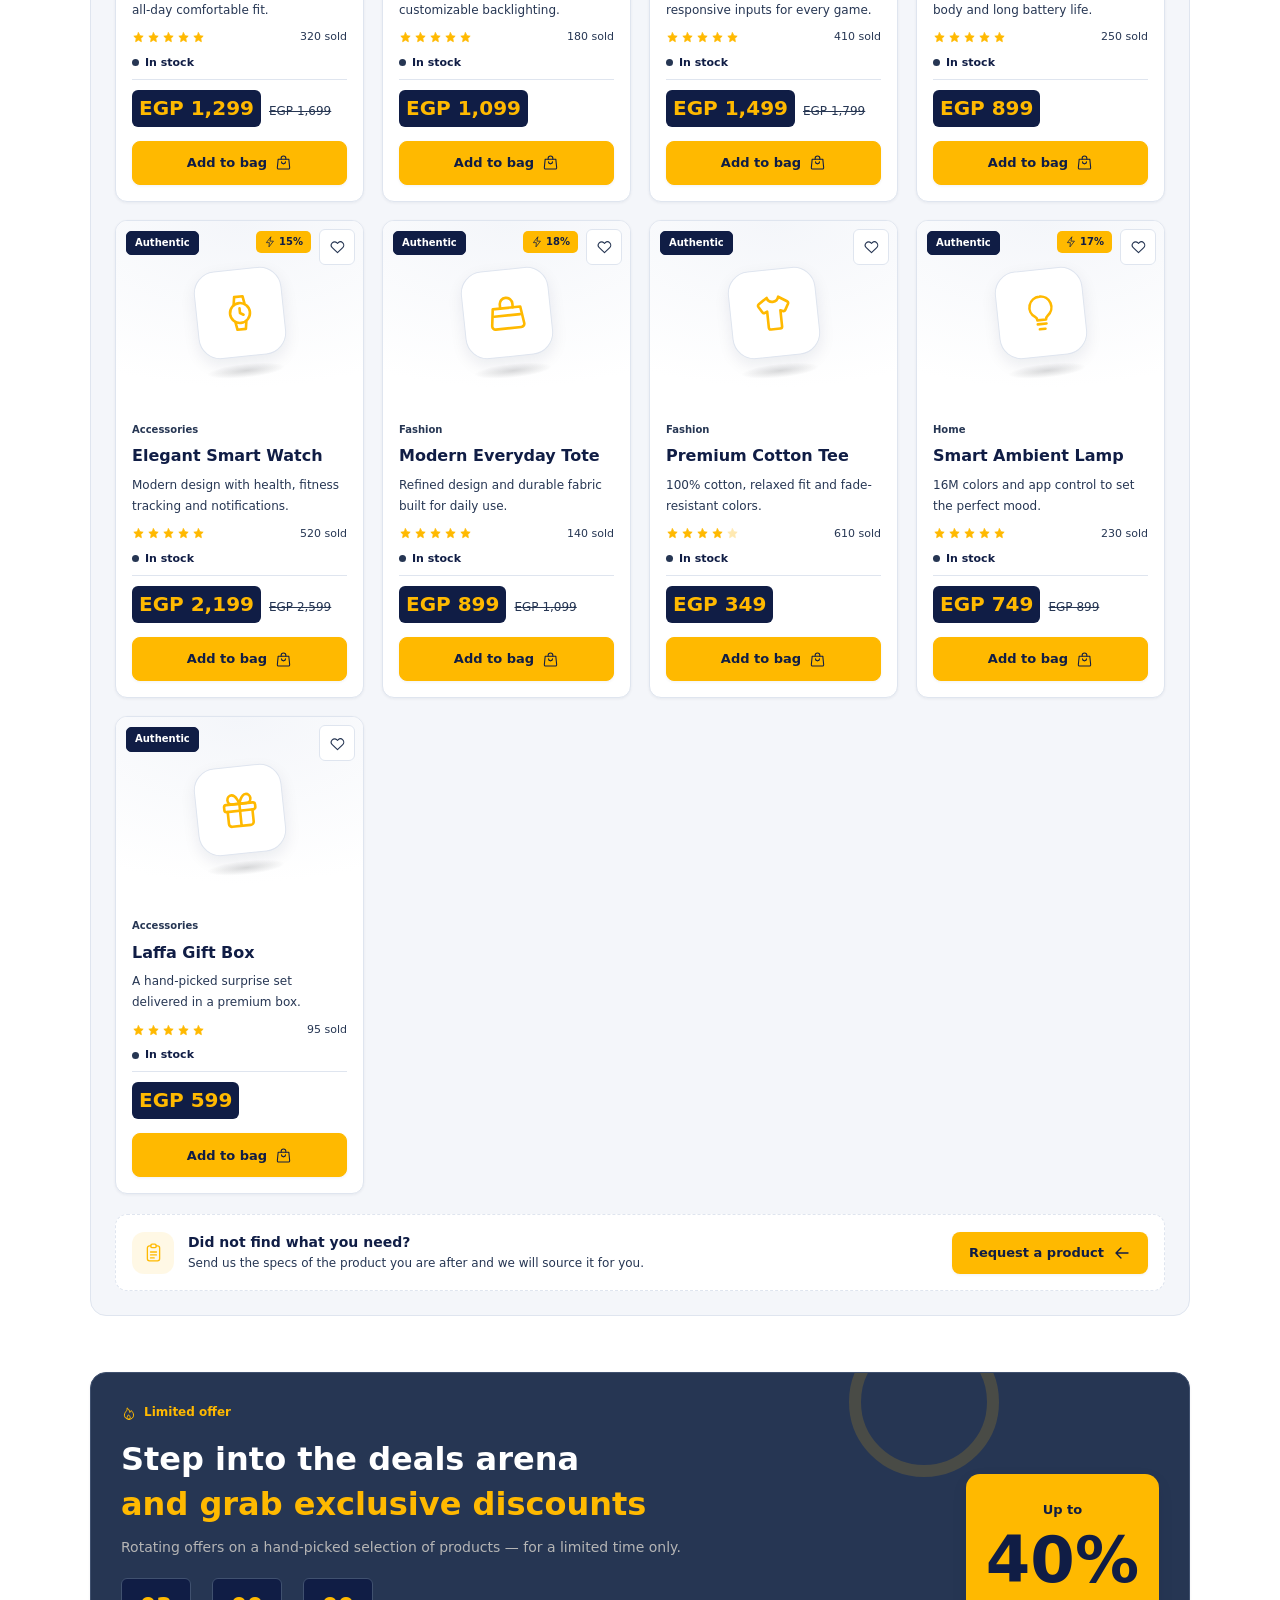
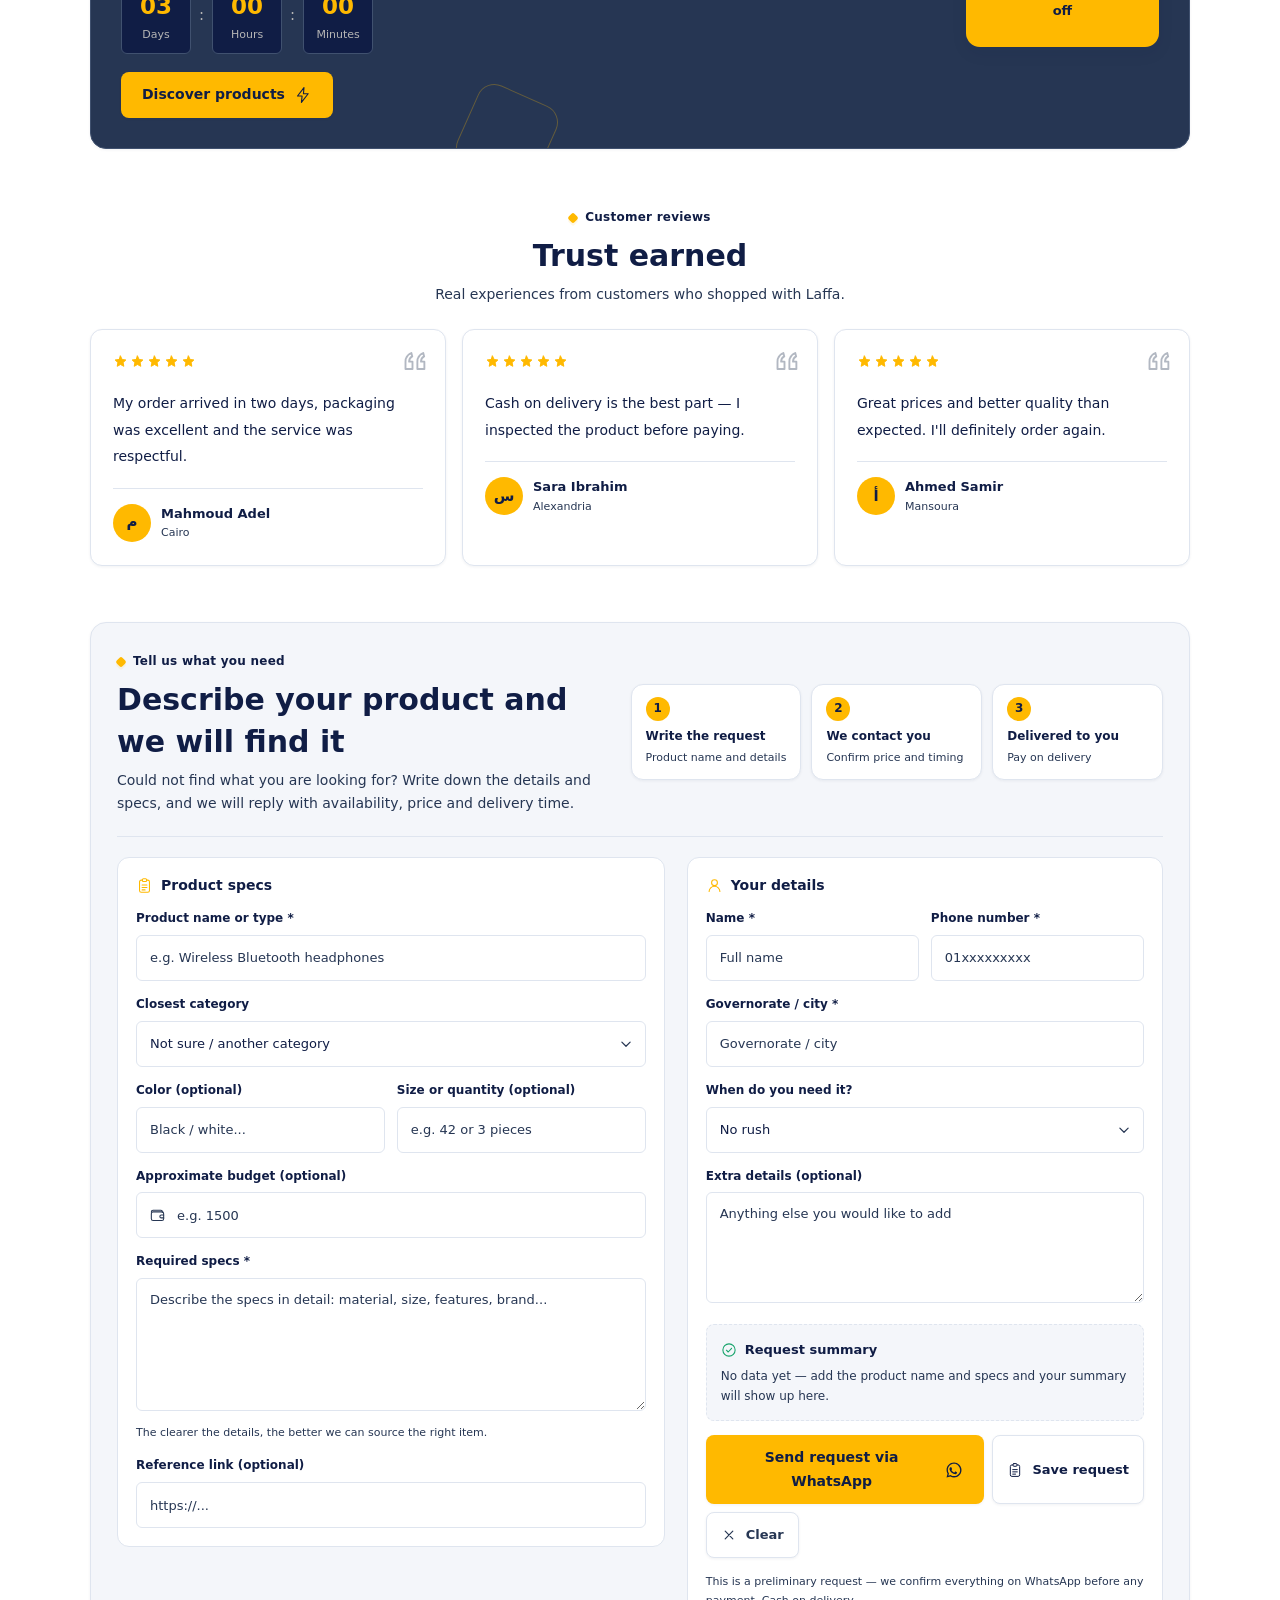
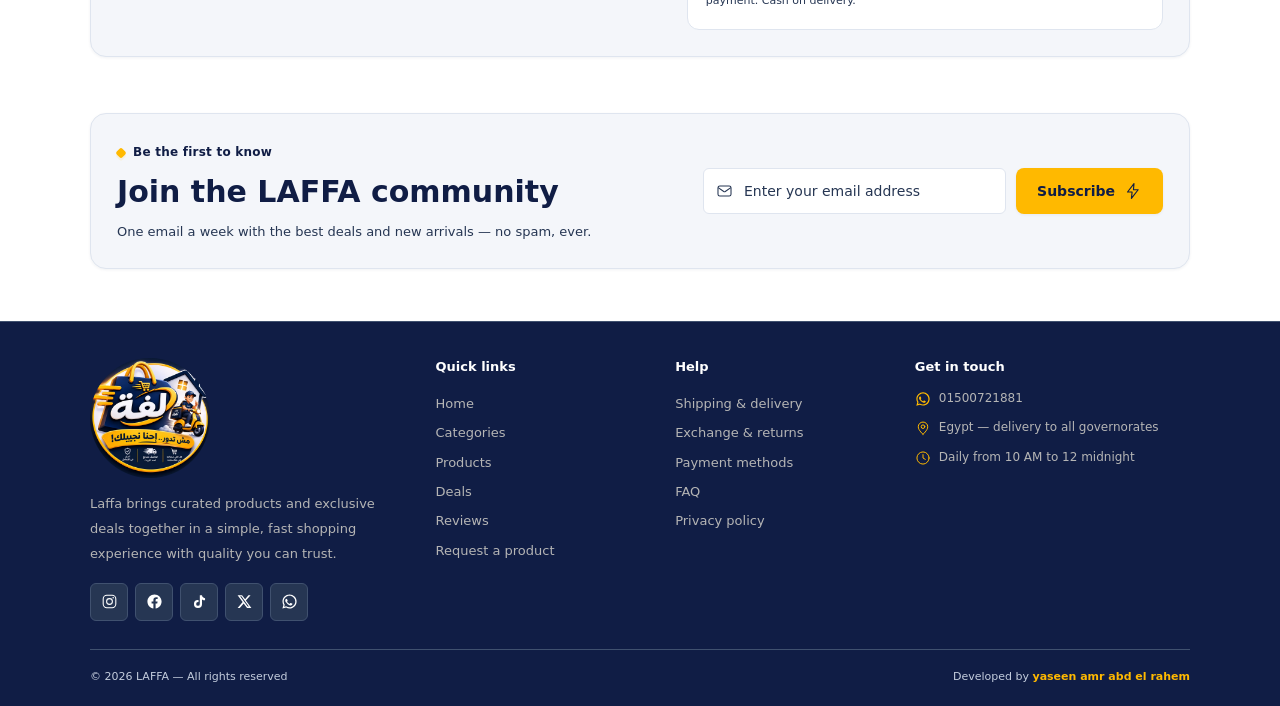
==== commit ad487913: "Add custom product request page (specs + details, WhatsApp + saved requests) Co-authored-by: arena-a" ====
--- a/index.html
+++ b/index.html
@@ -221,6 +221,11 @@
     <path d="M9.9 5.6C7 6.9 5.2 9.4 5.2 12.5v5.9h5.6v-5.9H8.1c0-1.9.8-3.3 2.5-4.2Z"/>
     <path d="M19.4 5.6c-2.9 1.3-4.7 3.8-4.7 6.9v5.9h5.6v-5.9h-2.7c0-1.9.8-3.3 2.5-4.2Z"/>
   </symbol>
+  <symbol id="i-clipboard" viewBox="0 0 24 24" fill="none" stroke="currentColor" stroke-width="1.5" stroke-linecap="round" stroke-linejoin="round">
+    <path d="M9 4.4H7.4a2.4 2.4 0 0 0-2.4 2.4v12.4a2.4 2.4 0 0 0 2.4 2.4h9.2a2.4 2.4 0 0 0 2.4-2.4V6.8a2.4 2.4 0 0 0-2.4-2.4H15"/>
+    <rect x="9" y="2.4" width="6" height="4" rx="1.4"/>
+    <path d="M8.6 11.4h6.8M8.6 14.8h6.8M8.6 18.2h4.2"/>
+  </symbol>
   <symbol id="i-whatsapp" viewBox="0 0 24 24" fill="currentColor">
     <path d="M12.04 2c-5.5 0-9.96 4.46-9.96 9.96 0 1.76.46 3.48 1.34 5L2 22l5.2-1.36a9.9 9.9 0 0 0 4.84 1.24h.01c5.5 0 9.96-4.46 9.96-9.96 0-2.66-1.04-5.16-2.92-7.04A9.89 9.89 0 0 0 12.04 2Zm0 1.82c2.17 0 4.21.85 5.74 2.38a8.09 8.09 0 0 1 2.38 5.74c0 4.5-3.66 8.15-8.15 8.15a8.2 8.2 0 0 1-4.16-1.14l-.3-.18-3.09.81.82-3.01-.2-.31a8.09 8.09 0 0 1-1.24-4.32c0-4.49 3.66-8.12 8.2-8.12Zm-4.5 4.4c-.17 0-.44.06-.67.31-.23.25-.88.86-.88 2.1s.9 2.44 1.03 2.6c.13.17 1.75 2.67 4.24 3.74.59.26 1.05.41 1.41.52.59.19 1.13.16 1.56.1.48-.07 1.47-.6 1.68-1.18.2-.58.2-1.07.14-1.18-.06-.1-.22-.16-.47-.28-.25-.13-1.47-.72-1.7-.81-.22-.08-.39-.12-.55.13-.16.25-.63.8-.77.97-.14.16-.28.18-.53.06-.25-.13-1.05-.39-2-1.23-.74-.66-1.24-1.47-1.38-1.72-.15-.25-.02-.38.11-.5.11-.11.25-.29.37-.43.13-.15.17-.25.25-.41.09-.17.04-.31-.02-.43-.06-.13-.55-1.33-.76-1.82-.2-.47-.4-.41-.55-.42h-.47Z"/>
   </symbol>
@@ -265,6 +270,7 @@
       <a href="#products" class="nav-link"><span data-i18n="nav.products">المنتجات</span></a>
       <a href="#offers" class="nav-link"><span data-i18n="nav.offers">العروض</span></a>
       <a href="#reviews" class="nav-link"><span data-i18n="nav.reviews">آراء العملاء</span></a>
+      <a href="#request" class="nav-link nav-link-request"><span data-i18n="nav.request">اطلب منتجك</span></a>
       <button class="nav-link mobile-only admin-link" id="adminOpenBtnMobile" type="button">
         <span data-i18n="nav.admin">الإدارة</span>
       </button>
@@ -416,6 +422,17 @@
         </div>
       </div>
       <div class="products-grid" id="productsGrid"></div>
+      <div class="request-cta">
+        <span class="request-cta-icon"><svg class="ic" aria-hidden="true"><use href="#i-clipboard" /></svg></span>
+        <div class="request-cta-text">
+          <strong data-i18n="rq.ctaTitle">مالقيتش الي بتدور عليه؟</strong>
+          <span data-i18n="rq.ctaDesc">اكتبلنا مواصفات المنتج الي محتاجه وإحنا نجيبه لك.</span>
+        </div>
+        <a href="#request" class="primary-btn">
+          <span class="btn-text" data-i18n="rq.ctaBtn">اطلب منتجك</span>
+          <span class="btn-icon arrow dir-flip"><svg class="ic" aria-hidden="true"><use href="#i-arrow-left" /></svg></span>
+        </a>
+      </div>
     </section>
     <section class="offer-section" id="offers">
       <div class="offer-content">
@@ -486,6 +503,148 @@
             </div>
           </footer>
         </article>
+      </div>
+    </section>
+    <section class="section request-page" id="request" aria-labelledby="requestTitle">
+      <div class="request-head">
+        <div>
+          <span class="section-small" data-i18n="rq.eyebrow">اطلب الي محتاجه</span>
+          <h2 id="requestTitle" data-i18n-html="rq.title">اكتب مواصفات <em>منتجك</em> وإحنا نجيبه</h2>
+          <p class="section-desc" data-i18n="rq.desc">مالقيتش الي بتدور عليه؟ اكتب تفاصيل المنتج ومواصفاته وإحنا نرد عليك بالمتاح والسعر ومدة التوصيل.</p>
+        </div>
+        <div class="request-steps">
+          <div class="request-step">
+            <span class="request-step-num">1</span>
+            <strong data-i18n="rq.step1">اكتب الطلب</strong>
+            <em data-i18n="rq.step1sub">اسم المنتج وتفاصيله</em>
+          </div>
+          <div class="request-step">
+            <span class="request-step-num">2</span>
+            <strong data-i18n="rq.step2">نتواصل معاك</strong>
+            <em data-i18n="rq.step2sub">نأكد السعر والمدة</em>
+          </div>
+          <div class="request-step">
+            <span class="request-step-num">3</span>
+            <strong data-i18n="rq.step3">يوصلك لبابك</strong>
+            <em data-i18n="rq.step3sub">وتدفع عند الاستلام</em>
+          </div>
+        </div>
+      </div>
+      <form id="requestForm" class="request-form" novalidate>
+        <div class="request-grid">
+          <div class="request-col">
+            <h3 class="request-col-title"><svg class="ic" aria-hidden="true"><use href="#i-clipboard" /></svg> <span data-i18n="rq.specTitle">مواصفات المنتج</span></h3>
+            <div class="request-field">
+              <label for="rqName" data-i18n="rq.nameLabel">اسم المنتج أو نوعه *</label>
+              <div class="input-wrapper"><input type="text" id="rqName" required maxlength="120" placeholder="مثال: سماعات بلوتوث لاسلكية" data-i18n-ph="rq.namePh"></div>
+            </div>
+            <div class="request-field">
+              <label for="rqCategory" data-i18n="rq.catLabel">القسم الأقرب للمنتج</label>
+              <div class="select-wrapper">
+                <select id="rqCategory">
+                  <option value="" data-i18n="rq.catAny">مش متأكد / قسم تاني</option>
+                  <option value="electronics" data-i18n="cat.electronics">إلكترونيات</option>
+                  <option value="fashion" data-i18n="cat.fashion">أزياء</option>
+                  <option value="home" data-i18n="cat.home">منزل</option>
+                  <option value="gaming" data-i18n="cat.gaming">ألعاب</option>
+                  <option value="accessories" data-i18n="cat.accessories">إكسسوارات</option>
+                </select>
+                <span class="select-arrow"><svg class="ic" aria-hidden="true"><use href="#i-chevron-down" /></svg></span>
+              </div>
+            </div>
+            <div class="request-row">
+              <div class="request-field">
+                <label for="rqColor" data-i18n="rq.colorLabel">اللون (اختياري)</label>
+                <div class="input-wrapper"><input type="text" id="rqColor" maxlength="60" placeholder="أسود / أبيض..." data-i18n-ph="rq.colorPh"></div>
+              </div>
+              <div class="request-field">
+                <label for="rqSize" data-i18n="rq.sizeLabel">المقاس أو الكمية (اختياري)</label>
+                <div class="input-wrapper"><input type="text" id="rqSize" maxlength="60" placeholder="مثال: 42 أو 3 قطع" data-i18n-ph="rq.sizePh"></div>
+              </div>
+            </div>
+            <div class="request-field">
+              <label for="rqBudget" data-i18n="rq.budgetLabel">ميزانيتك التقريبية (اختياري)</label>
+              <div class="input-wrapper with-icon">
+                <span class="input-icon"><svg class="ic" aria-hidden="true"><use href="#i-wallet" /></svg></span>
+                <input type="number" id="rqBudget" min="0" step="50" placeholder="مثال: 1500" data-i18n-ph="rq.budgetPh">
+              </div>
+            </div>
+            <div class="request-field">
+              <label for="rqSpecs" data-i18n="rq.specsLabel">المواصفات المطلوبة *</label>
+              <div class="input-wrapper"><textarea id="rqSpecs" rows="5" required maxlength="1200" placeholder="اكتب المواصفات بالتفصيل: الخامة، الحجم، الإمكانيات، العلامة التجارية..." data-i18n-ph="rq.specsPh"></textarea></div>
+              <span class="request-hint" data-i18n="rq.specsHint">كل ما كانت التفاصيل أوضح، كل ما قدرنا نجيب لك الأنسب.</span>
+            </div>
+            <div class="request-field">
+              <label for="rqReferences" data-i18n="rq.refLabel">لينك أو صورة مرجعية (اختياري)</label>
+              <div class="input-wrapper"><input type="url" id="rqReferences" maxlength="300" placeholder="https://..." data-i18n-ph="rq.refPh"></div>
+            </div>
+          </div>
+          <div class="request-col">
+            <h3 class="request-col-title"><svg class="ic" aria-hidden="true"><use href="#i-user" /></svg> <span data-i18n="rq.contactTitle">بياناتك والتواصل</span></h3>
+            <div class="request-row">
+              <div class="request-field">
+                <label for="rqContactName" data-i18n="rq.contactNameLabel">الاسم *</label>
+                <div class="input-wrapper"><input type="text" id="rqContactName" required maxlength="80" placeholder="الاسم بالكامل" data-i18n-ph="rq.contactNamePh"></div>
+              </div>
+              <div class="request-field">
+                <label for="rqPhone" data-i18n="rq.phoneLabel">رقم الهاتف *</label>
+                <div class="input-wrapper"><input type="tel" id="rqPhone" required maxlength="20" placeholder="01xxxxxxxxx" data-i18n-ph="rq.phonePh" dir="ltr"></div>
+              </div>
+            </div>
+            <div class="request-field">
+              <label for="rqCity" data-i18n="rq.cityLabel">المحافظة / المدينة *</label>
+              <div class="input-wrapper"><input type="text" id="rqCity" required maxlength="80" placeholder="المحافظة / المدينة" data-i18n-ph="rq.cityPh"></div>
+            </div>
+            <div class="request-field">
+              <label for="rqUrgency" data-i18n="rq.urgencyLabel">محتاجه إمتى؟</label>
+              <div class="select-wrapper">
+                <select id="rqUrgency">
+                  <option value="flexible" data-i18n="rq.urgencyFlexible">مش مستعجل</option>
+                  <option value="soon" data-i18n="rq.urgencySoon">خلال أسبوع</option>
+                  <option value="urgent" data-i18n="rq.urgencyUrgent">مستعجل جدًا</option>
+                </select>
+                <span class="select-arrow"><svg class="ic" aria-hidden="true"><use href="#i-chevron-down" /></svg></span>
+              </div>
+            </div>
+            <div class="request-field">
+              <label for="rqNotes" data-i18n="rq.notesLabel">تفاصيل إضافية (اختياري)</label>
+              <div class="input-wrapper"><textarea id="rqNotes" rows="4" maxlength="600" placeholder="أي ملاحظات تانية تحب تضيفها" data-i18n-ph="rq.notesPh"></textarea></div>
+            </div>
+            <div class="request-summary" id="requestSummary" aria-live="polite">
+              <div class="request-summary-head">
+                <svg class="ic" aria-hidden="true"><use href="#i-check-circle" /></svg>
+                <strong data-i18n="rq.previewTitle">ملخص طلبك</strong>
+              </div>
+              <p class="request-summary-empty" data-i18n="rq.previewEmpty">لسه مفيش بيانات — اكتب اسم المنتج ومواصفاته وهتلاقي الملخص هنا.</p>
+              <ul class="request-summary-list" id="requestSummaryList"></ul>
+            </div>
+            <div class="request-actions">
+              <button type="button" class="primary-btn" id="requestSubmitBtn">
+                <span class="btn-text" data-i18n="rq.cta">ابعت الطلب عبر واتساب</span>
+                <span class="btn-icon"><svg class="ic" aria-hidden="true"><use href="#i-whatsapp" /></svg></span>
+              </button>
+              <button type="button" class="secondary-btn" id="requestSaveBtn">
+                <span class="btn-icon"><svg class="ic" aria-hidden="true"><use href="#i-clipboard" /></svg></span>
+                <span class="btn-text" data-i18n="rq.save">حفظ الطلب</span>
+              </button>
+              <button type="button" class="secondary-btn request-reset-btn" id="requestResetBtn">
+                <span class="btn-icon"><svg class="ic" aria-hidden="true"><use href="#i-close" /></svg></span>
+                <span class="btn-text" data-i18n="rq.reset">تفريغ</span>
+              </button>
+            </div>
+            <p class="request-foot" data-i18n="rq.foot">الطلب مبدئي — بنأكده معاك على واتساب قبل أي دفع. الدفع عند الاستلام.</p>
+          </div>
+        </div>
+      </form>
+      <div class="request-saved" id="requestSavedWrap" hidden>
+        <div class="request-saved-head">
+          <h3><svg class="ic" aria-hidden="true"><use href="#i-clipboard" /></svg> <span data-i18n="rq.savedTitle">طلباتك المحفوظة</span> <em class="request-saved-count" id="requestSavedCount"></em></h3>
+          <button type="button" class="secondary-btn request-clear-saved" id="requestClearSavedBtn">
+            <svg class="ic" aria-hidden="true"><use href="#i-trash" /></svg>
+            <span data-i18n="rq.reset">تفريغ</span>
+          </button>
+        </div>
+        <div class="request-saved-list" id="requestSavedList"></div>
       </div>
     </section>
     <section class="newsletter">
@@ -526,6 +685,7 @@
         <a href="#products" class="footer-link"><span data-i18n="nav.products">المنتجات</span></a>
         <a href="#offers" class="footer-link"><span data-i18n="nav.offers">العروض</span></a>
         <a href="#reviews" class="footer-link"><span data-i18n="nav.reviews">آراء العملاء</span></a>
+        <a href="#request" class="footer-link"><span data-i18n="nav.request">اطلب منتجك</span></a>
       </div>
       <div class="footer-col">
         <h4 data-i18n="footer.help">المساعدة</h4>
--- a/style.css
+++ b/style.css
@@ -382,10 +382,70 @@
 .toast-icon .ic { width: 18px; height: 18px; }
 .back-to-top { position: fixed; bottom: 20px; inset-inline-end: 20px; z-index: 150; width: 44px; height: 44px; display: none; place-items: center; border-radius: var(--radius); background: var(--primary); color: var(--brand-black); }
 .back-to-top.show { display: grid; }
+.request-cta { display: flex; align-items: center; flex-wrap: wrap; gap: 14px; margin-top: 20px; padding: 16px; border: 1px dashed var(--border); border-radius: var(--radius); background: var(--surface); }
+.request-cta-icon { display: grid; place-items: center; width: 42px; height: 42px; flex-shrink: 0; border-radius: 12px; background: var(--tint); color: var(--accent); }
+.request-cta-icon .ic { width: 21px; height: 21px; }
+.request-cta-text { flex: 1 1 200px; min-width: 0; }
+.request-cta-text strong { display: block; font-size: 14px; }
+.request-cta-text span { display: block; color: var(--muted); font-size: 12px; }
+.request-cta .primary-btn { flex: 0 0 auto; min-height: 42px; padding: 8px 16px; font-size: 13px; }
+/* ---------- Custom product request page ---------- */
+.request-page { padding: 26px; border: 1px solid var(--border); border-radius: 16px; background: var(--surface-2); box-shadow: var(--shadow-sm); }
+.request-head { display: grid; grid-template-columns: minmax(0, 1fr) auto; align-items: center; gap: 26px; padding-bottom: 20px; margin-bottom: 20px; border-bottom: 1px solid var(--border); }
+.request-head h2 { font-size: clamp(24px, 3vw, 30px); margin-top: 6px; }
+.request-head h2 em { font-style: normal; color: var(--primary); }
+.request-steps { display: grid; grid-template-columns: repeat(3, minmax(0, 1fr)); gap: 10px; }
+.request-step { display: grid; gap: 2px; min-width: 120px; padding: 12px 14px; border: 1px solid var(--border); border-radius: var(--radius); background: var(--surface); box-shadow: var(--shadow-sm); }
+.request-step-num { display: grid; place-items: center; width: 24px; height: 24px; margin-bottom: 4px; border-radius: 50%; background: var(--primary); color: var(--brand-black); font-size: 12px; font-weight: 800; }
+.request-step strong { font-size: 12px; }
+.request-step em { font-style: normal; color: var(--muted); font-size: 11px; }
+.request-grid { display: grid; grid-template-columns: 1.15fr 1fr; gap: 22px; align-items: start; }
+.request-col { display: grid; gap: 14px; min-width: 0; padding: 18px; border: 1px solid var(--border); border-radius: var(--radius); background: var(--surface); }
+.request-col-title { display: flex; align-items: center; gap: 8px; font-size: 14px; }
+.request-col-title .ic { width: 17px; height: 17px; color: var(--accent); }
+.request-field { display: grid; gap: 6px; min-width: 0; }
+.request-field label { font-size: 12px; font-weight: 700; color: var(--text); }
+.request-field input, .request-field textarea, .request-field select { font-size: 13px; }
+.request-row { display: grid; grid-template-columns: 1fr 1fr; gap: 12px; }
+.request-hint { color: var(--muted); font-size: 11px; }
+.request-summary { padding: 14px; border: 1px dashed var(--border); border-radius: var(--radius-sm); background: var(--surface-2); }
+.request-summary-head { display: flex; align-items: center; gap: 8px; font-size: 13px; }
+.request-summary-head .ic { width: 16px; height: 16px; color: var(--brand-green); }
+.request-summary-empty { margin-top: 6px; color: var(--muted); font-size: 12px; }
+.request-summary-list { display: grid; gap: 7px; margin-top: 10px; }
+.request-summary-list li { display: grid; gap: 1px; padding-bottom: 7px; border-bottom: 1px solid var(--border); }
+.request-summary-list li:last-child { padding-bottom: 0; border-bottom: 0; }
+.request-summary-list span { color: var(--muted); font-size: 11px; font-weight: 700; }
+.request-summary-list strong { font-size: 12px; font-weight: 600; line-height: 1.7; overflow-wrap: anywhere; }
+.request-actions { display: flex; flex-wrap: wrap; gap: 8px; }
+.request-actions .primary-btn { flex: 1 1 200px; }
+.request-actions .secondary-btn { flex: 0 1 auto; min-height: 46px; padding-inline: 14px; font-size: 13px; }
+.request-actions .secondary-btn .ic { width: 16px; height: 16px; }
+.request-reset-btn { color: var(--muted); }
+.request-foot { color: var(--muted); font-size: 11px; line-height: 1.8; }
+.request-saved { margin-top: 22px; padding-top: 20px; border-top: 1px solid var(--border); }
+.request-saved-head { display: flex; align-items: center; justify-content: space-between; flex-wrap: wrap; gap: 10px; margin-bottom: 12px; }
+.request-saved h3 { display: flex; align-items: center; gap: 8px; font-size: 15px; }
+.request-saved h3 .ic { width: 17px; height: 17px; color: var(--accent); }
+.request-saved-count { font-style: normal; color: var(--muted); font-size: 12px; font-weight: 600; }
+.request-clear-saved { min-height: 38px; padding: 6px 12px; font-size: 12px; }
+.request-clear-saved .ic { width: 15px; height: 15px; }
+.request-saved-list { display: grid; gap: 9px; }
+.request-saved-item { display: flex; align-items: flex-start; justify-content: space-between; flex-wrap: wrap; gap: 12px; padding: 12px; border: 1px solid var(--border); border-radius: var(--radius-sm); background: var(--surface); }
+.request-saved-info { min-width: 0; flex: 1 1 220px; }
+.request-saved-info strong { display: block; font-size: 13px; }
+.request-saved-info span { display: block; color: var(--muted); font-size: 11px; }
+.request-saved-info p { margin-top: 5px; color: var(--muted); font-size: 12px; line-height: 1.7; overflow-wrap: anywhere; }
+.request-saved-actions { display: flex; flex-wrap: wrap; gap: 7px; }
+.request-saved-actions .secondary-btn { min-height: 36px; padding: 6px 11px; font-size: 12px; }
+.request-saved-actions .ic { width: 14px; height: 14px; }
+.request-delete-btn { color: var(--brand-red); }
+.request-delete-btn:hover { border-color: var(--brand-red); background: var(--brand-red); color: var(--brand-white); }
+.nav-link-request { color: var(--brand-orange); }
 @media (max-width: 1100px) {
   .admin-nav-btn { width: 42px; padding: 0; }
   .admin-nav-btn span:not(.btn-icon) { display: none; }
-  .nav-link { padding-inline: 8px; }
+  .nav-link { padding-inline: 7px; font-size: 12px; }
 }
 @media (max-width: 960px) {
   .navbar { padding-inline: 4%; gap: 10px; }
@@ -405,6 +465,9 @@
   .newsletter-form { width: 100%; }
   .footer-grid { grid-template-columns: 1fr 1fr; }
   .admin-content { grid-template-columns: 1fr; }
+  .request-head { grid-template-columns: 1fr; }
+  .request-steps { grid-template-columns: repeat(3, minmax(0, 1fr)); }
+  .request-grid { grid-template-columns: 1fr; }
 }
 @media (max-width: 960px) {
   .hero-content { grid-template-columns: minmax(0, 1fr) 260px; gap: 28px; }
@@ -469,6 +532,11 @@
   .search-window, .admin-window, .admin-dashboard { padding: 16px; }
   .admin-card { padding: 14px; }
   .form-row, .edit-extra-actions { grid-template-columns: 1fr; }
+  .request-page { padding: 16px; }
+  .request-steps { grid-template-columns: 1fr; }
+  .request-row { grid-template-columns: 1fr; }
+  .request-col { padding: 14px; }
+  .request-actions .secondary-btn { flex: 1 1 140px; }
   .modal-top h2, .modal-top h3 { font-size: 17px; }
   .logout-btn span { display: none; }
   .cart-panel { overflow-y: auto; }
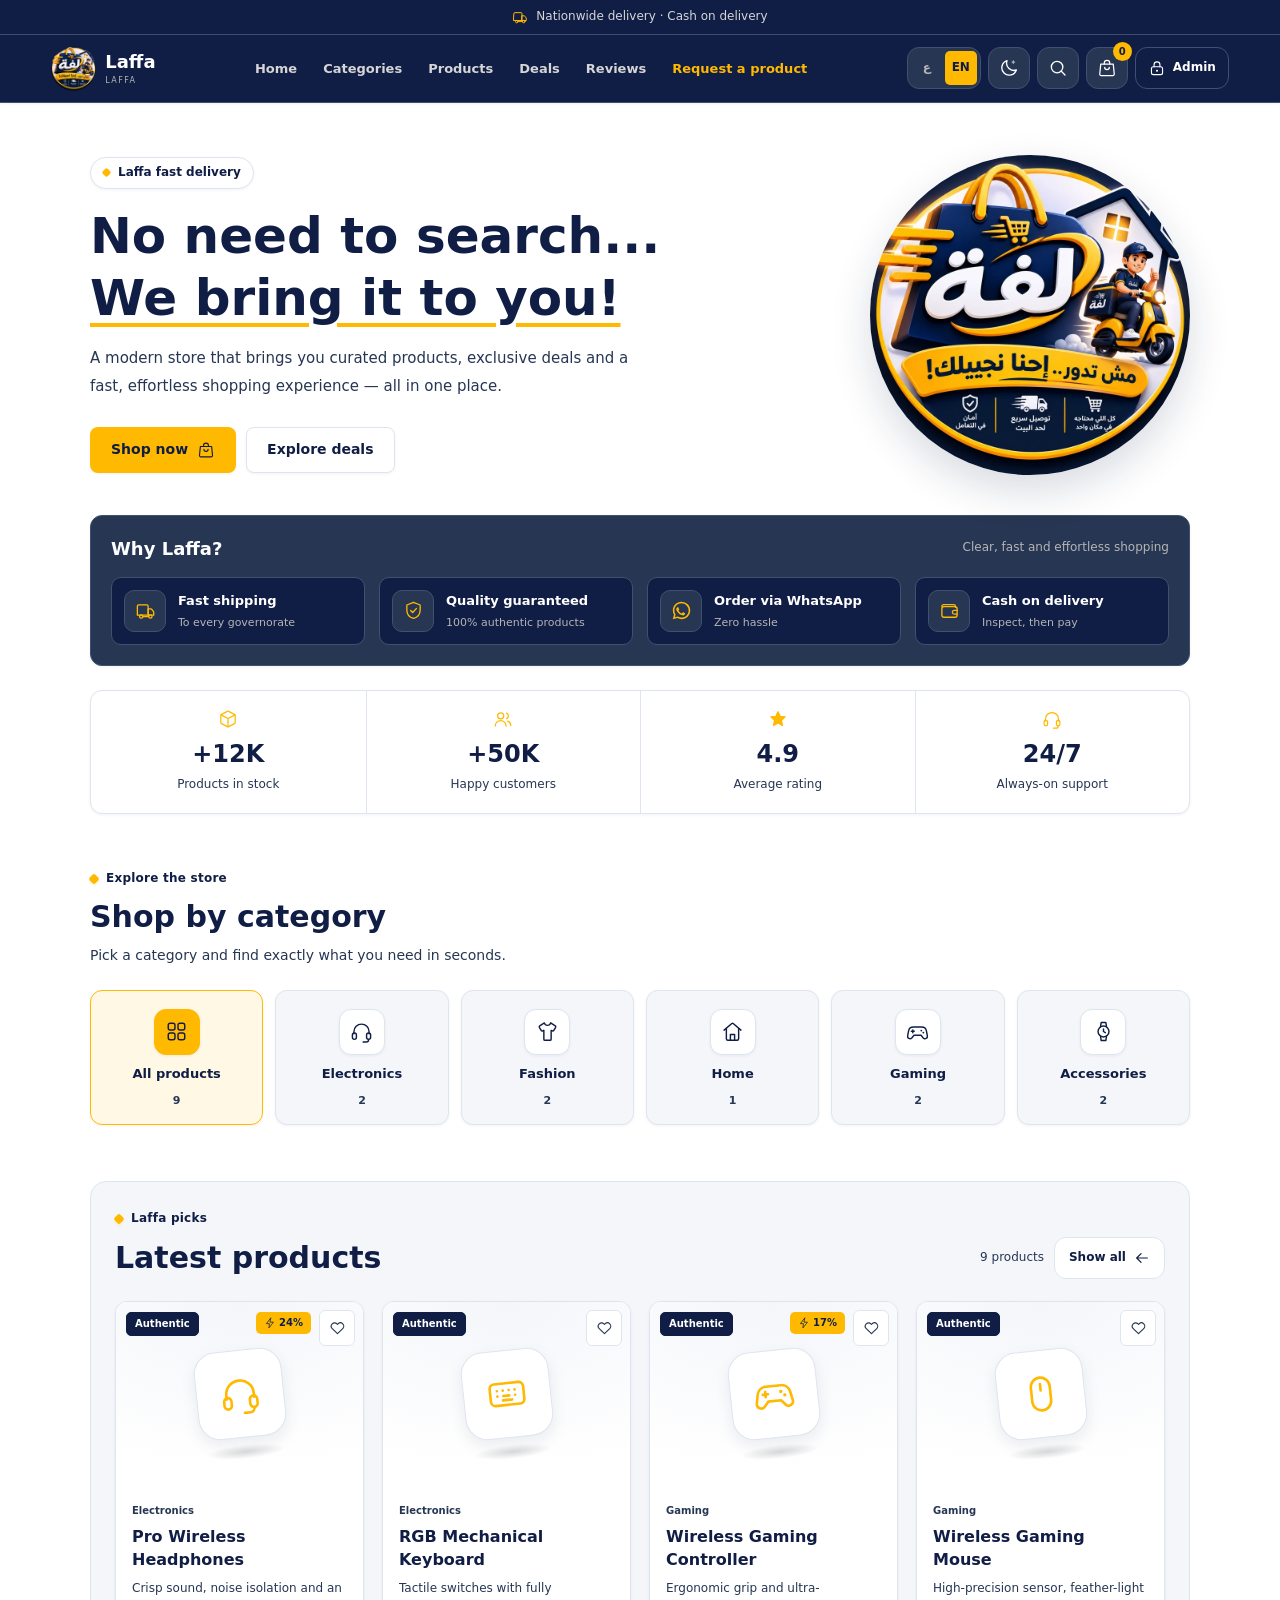
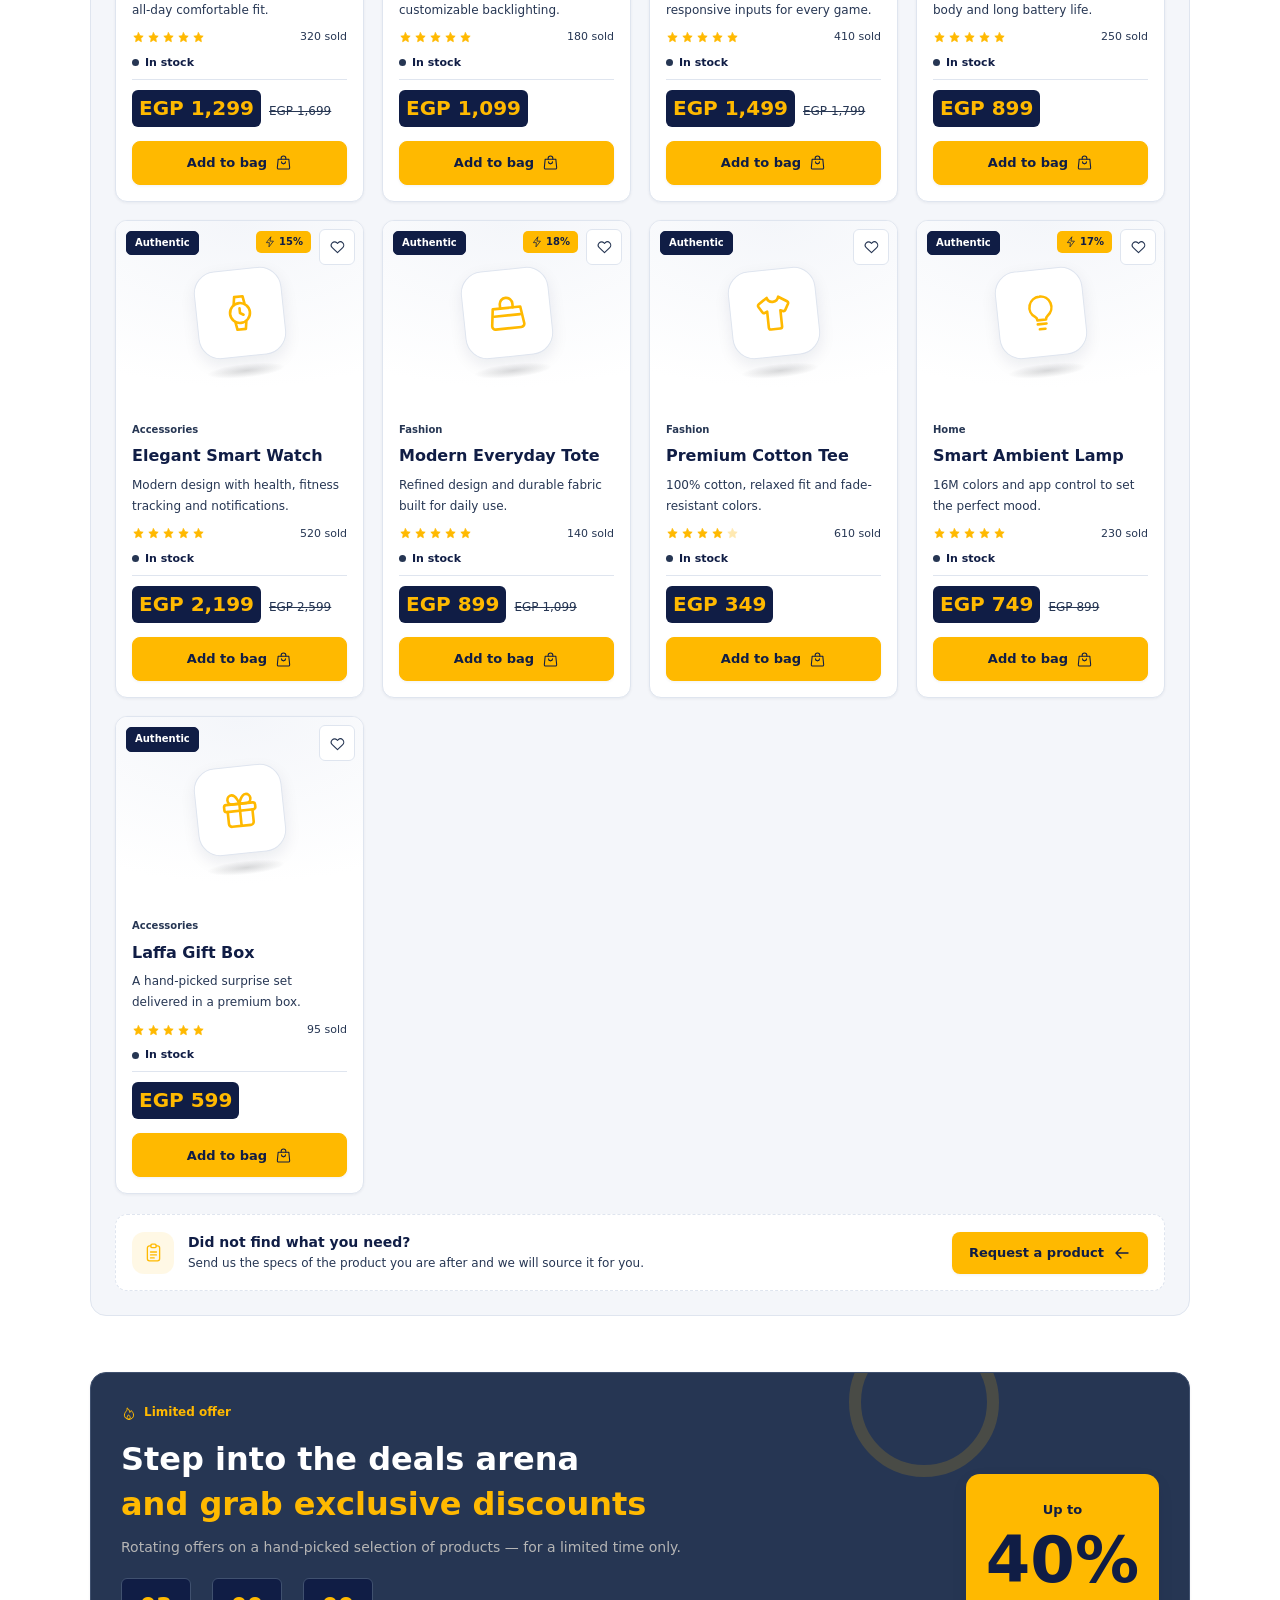
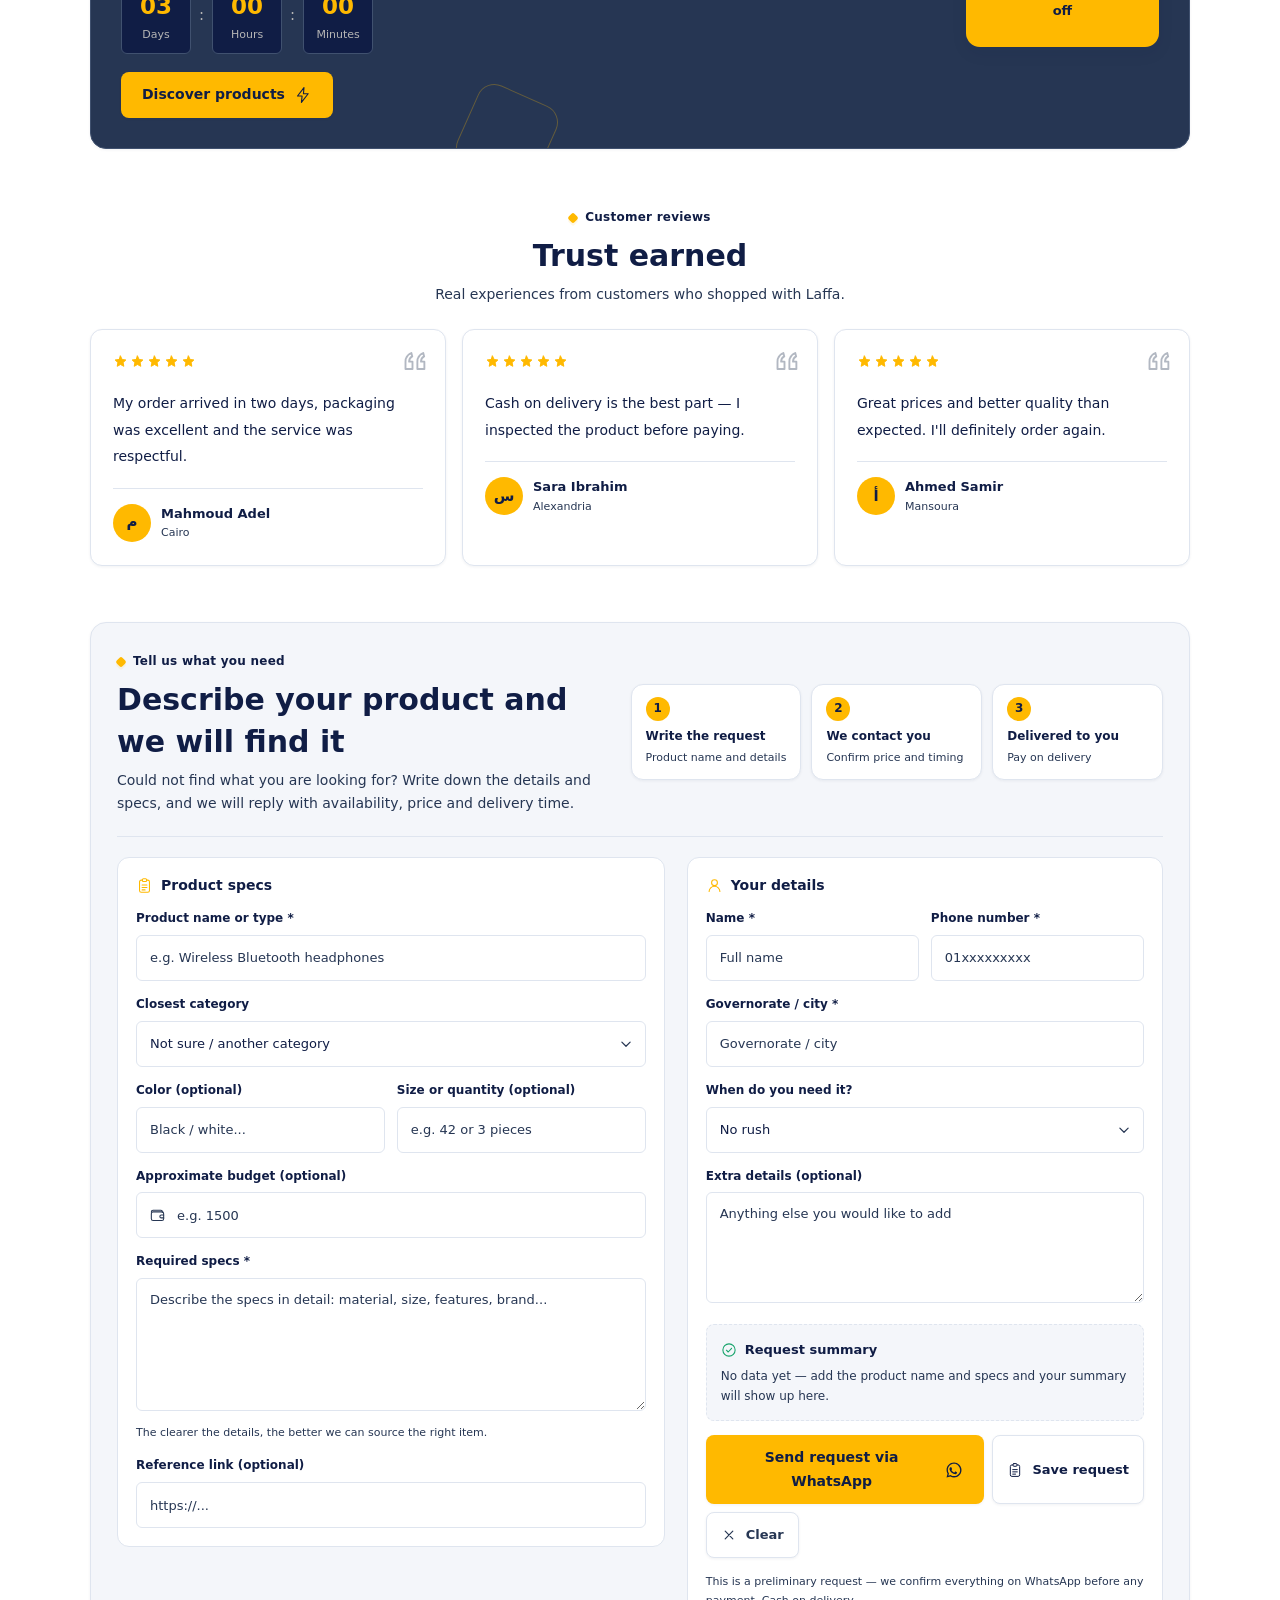
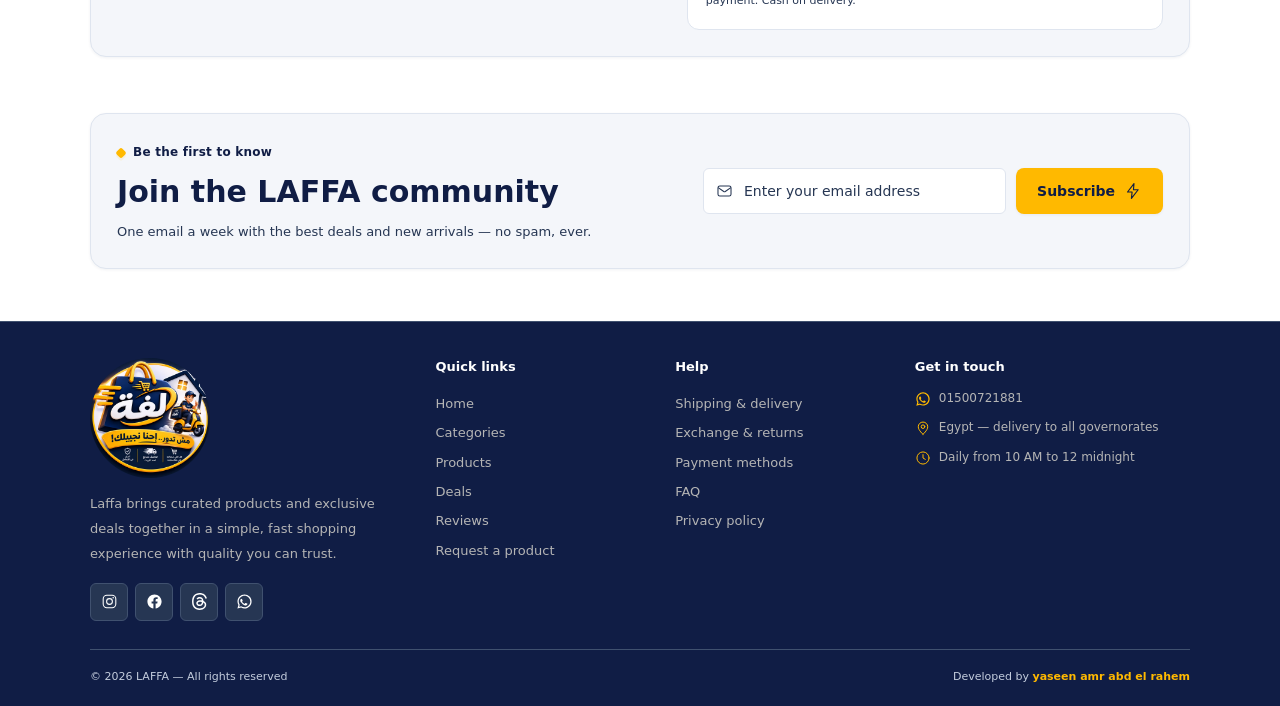
==== commit b4d6d755: "footer: link Instagram/Facebook/Threads to @pixelio36 and add Threads icon Co-authored-by: arena-age" ====
--- a/index.html
+++ b/index.html
@@ -237,11 +237,8 @@
   <symbol id="i-facebook" viewBox="0 0 24 24" fill="currentColor">
     <path d="M22 12.06C22 6.5 17.52 2 12 2S2 6.5 2 12.06c0 5.02 3.66 9.18 8.44 9.94v-7.03H7.9v-2.91h2.54V9.85c0-2.51 1.49-3.9 3.77-3.9 1.09 0 2.24.2 2.24.2v2.46h-1.26c-1.24 0-1.63.78-1.63 1.57v1.88h2.78l-.45 2.91h-2.33V22c4.78-.76 8.44-4.92 8.44-9.94Z"/>
   </symbol>
-  <symbol id="i-tiktok" viewBox="0 0 24 24" fill="currentColor">
-    <path d="M16.6 5.82A4.28 4.28 0 0 1 15.54 3h-3.09v12.4a2.59 2.59 0 1 1-2.59-2.59c.27 0 .53.04.77.12V9.79a5.66 5.66 0 0 0-.77-.05A5.69 5.69 0 1 0 15.55 15.4V9.01a7.35 7.35 0 0 0 4.3 1.38V7.3a4.28 4.28 0 0 1-3.25-1.48Z"/>
-  </symbol>
-  <symbol id="i-x" viewBox="0 0 24 24" fill="currentColor">
-    <path d="M17.53 3h3.05l-6.66 7.61L21.75 21h-6.13l-4.8-6.28L5.32 21H2.27l7.12-8.14L2.25 3h6.29l4.34 5.74L17.53 3Zm-1.07 16.16h1.69L7.62 4.74H5.81l10.65 14.42Z"/>
+  <symbol id="i-threads" viewBox="0 0 24 24" fill="currentColor">
+    <path d="M12.186 24h-.007c-3.581-.024-6.334-1.205-8.184-3.509C2.35 18.44 1.5 15.586 1.472 12.01v-.017c.03-3.579.879-6.43 2.525-8.482C5.845 1.205 8.6.024 12.18 0h.014c2.746.02 5.043.725 6.826 2.098 1.677 1.29 2.858 3.13 3.509 5.467l-2.04.569c-1.104-3.96-3.898-5.984-8.304-6.015-2.91.022-5.11.936-6.54 2.717C4.307 6.504 3.616 8.914 3.589 12c.027 3.086.718 5.496 2.057 7.164 1.43 1.783 3.631 2.698 6.54 2.717 2.623-.02 4.358-.631 5.8-2.045 1.647-1.613 1.618-3.593 1.09-4.798-.31-.71-.873-1.3-1.634-1.75-.192 1.352-.622 2.446-1.284 3.272-.886 1.102-2.14 1.704-3.73 1.79-1.202.065-2.361-.218-3.259-.801-1.063-.689-1.685-1.74-1.752-2.964-.065-1.19.408-2.285 1.33-3.082.88-.76 2.119-1.207 3.583-1.291a13.853 13.853 0 0 1 3.02.142c-.126-.742-.375-1.332-.75-1.757-.513-.586-1.308-.883-2.359-.89h-.029c-.844 0-1.992.232-2.721 1.32L7.734 7.847c.98-1.454 2.568-2.256 4.478-2.256h.044c3.194.02 5.097 1.975 5.287 5.388.108.046.216.094.321.142 1.49.7 2.58 1.761 3.154 3.07.797 1.82.871 4.79-1.548 7.158-1.85 1.81-4.094 2.628-7.277 2.65Zm1.003-11.69c-.242 0-.487.007-.739.021-1.836.103-2.98.946-2.916 2.143.067 1.256 1.452 1.839 2.784 1.767 1.224-.065 2.818-.543 3.086-3.71a10.5 10.5 0 0 0-2.215-.221Z"/>
   </symbol>
 </svg>
   <a class="skip-link" href="#home" data-i18n="common.skip">تخطَّ إلى المحتوى</a>
@@ -671,10 +668,9 @@
         <img class="footer-logo" src="assets/laffa-logo.webp" alt="شعار لفة للتوصيل السريع" width="800" height="800" loading="lazy" decoding="async">
         <p data-i18n="footer.about">لفة يجمع المنتجات المميزة والعروض الحصرية في تجربة تسوق بسيطة وسريعة، بجودة تثق بها.</p>
         <div class="footer-socials">
-          <a href="#" class="social-btn" aria-label="Instagram"><svg class="ic" aria-hidden="true"><use href="#i-instagram" /></svg></a>
-          <a href="#" class="social-btn" aria-label="Facebook"><svg class="ic" aria-hidden="true"><use href="#i-facebook" /></svg></a>
-          <a href="#" class="social-btn" aria-label="TikTok"><svg class="ic" aria-hidden="true"><use href="#i-tiktok" /></svg></a>
-          <a href="#" class="social-btn" aria-label="X"><svg class="ic" aria-hidden="true"><use href="#i-x" /></svg></a>
+          <a href="https://www.instagram.com/pixelio36/" class="social-btn" aria-label="Instagram — @pixelio36" target="_blank" rel="noopener"><svg class="ic" aria-hidden="true"><use href="#i-instagram" /></svg></a>
+          <a href="https://www.facebook.com/share/1D86vwBYcQ/" class="social-btn" aria-label="Facebook — @pixelio36" target="_blank" rel="noopener"><svg class="ic" aria-hidden="true"><use href="#i-facebook" /></svg></a>
+          <a href="https://www.threads.com/@pixelio36" class="social-btn" aria-label="Threads — @pixelio36" target="_blank" rel="noopener"><svg class="ic" aria-hidden="true"><use href="#i-threads" /></svg></a>
           <a href="https://wa.me/201500721881" class="social-btn" aria-label="WhatsApp" target="_blank" rel="noopener"><svg class="ic" aria-hidden="true"><use href="#i-whatsapp" /></svg></a>
         </div>
       </div>
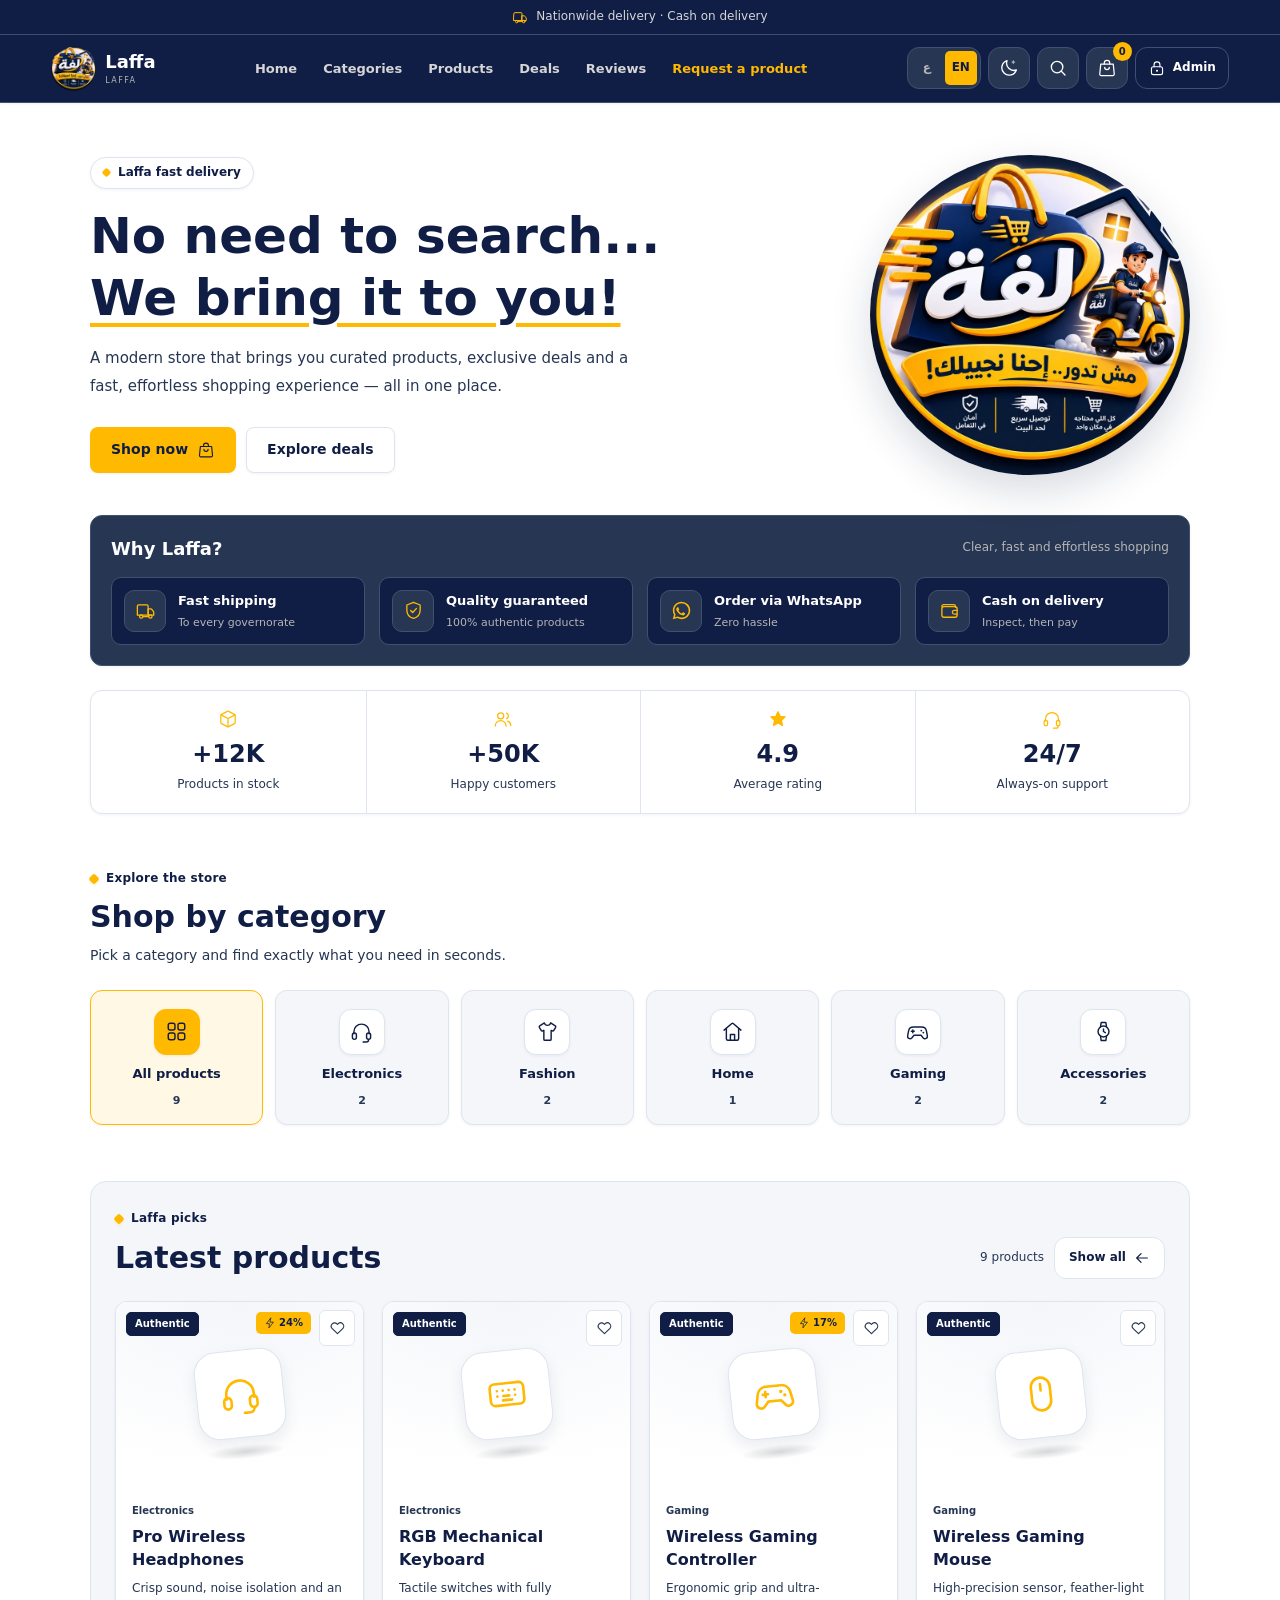
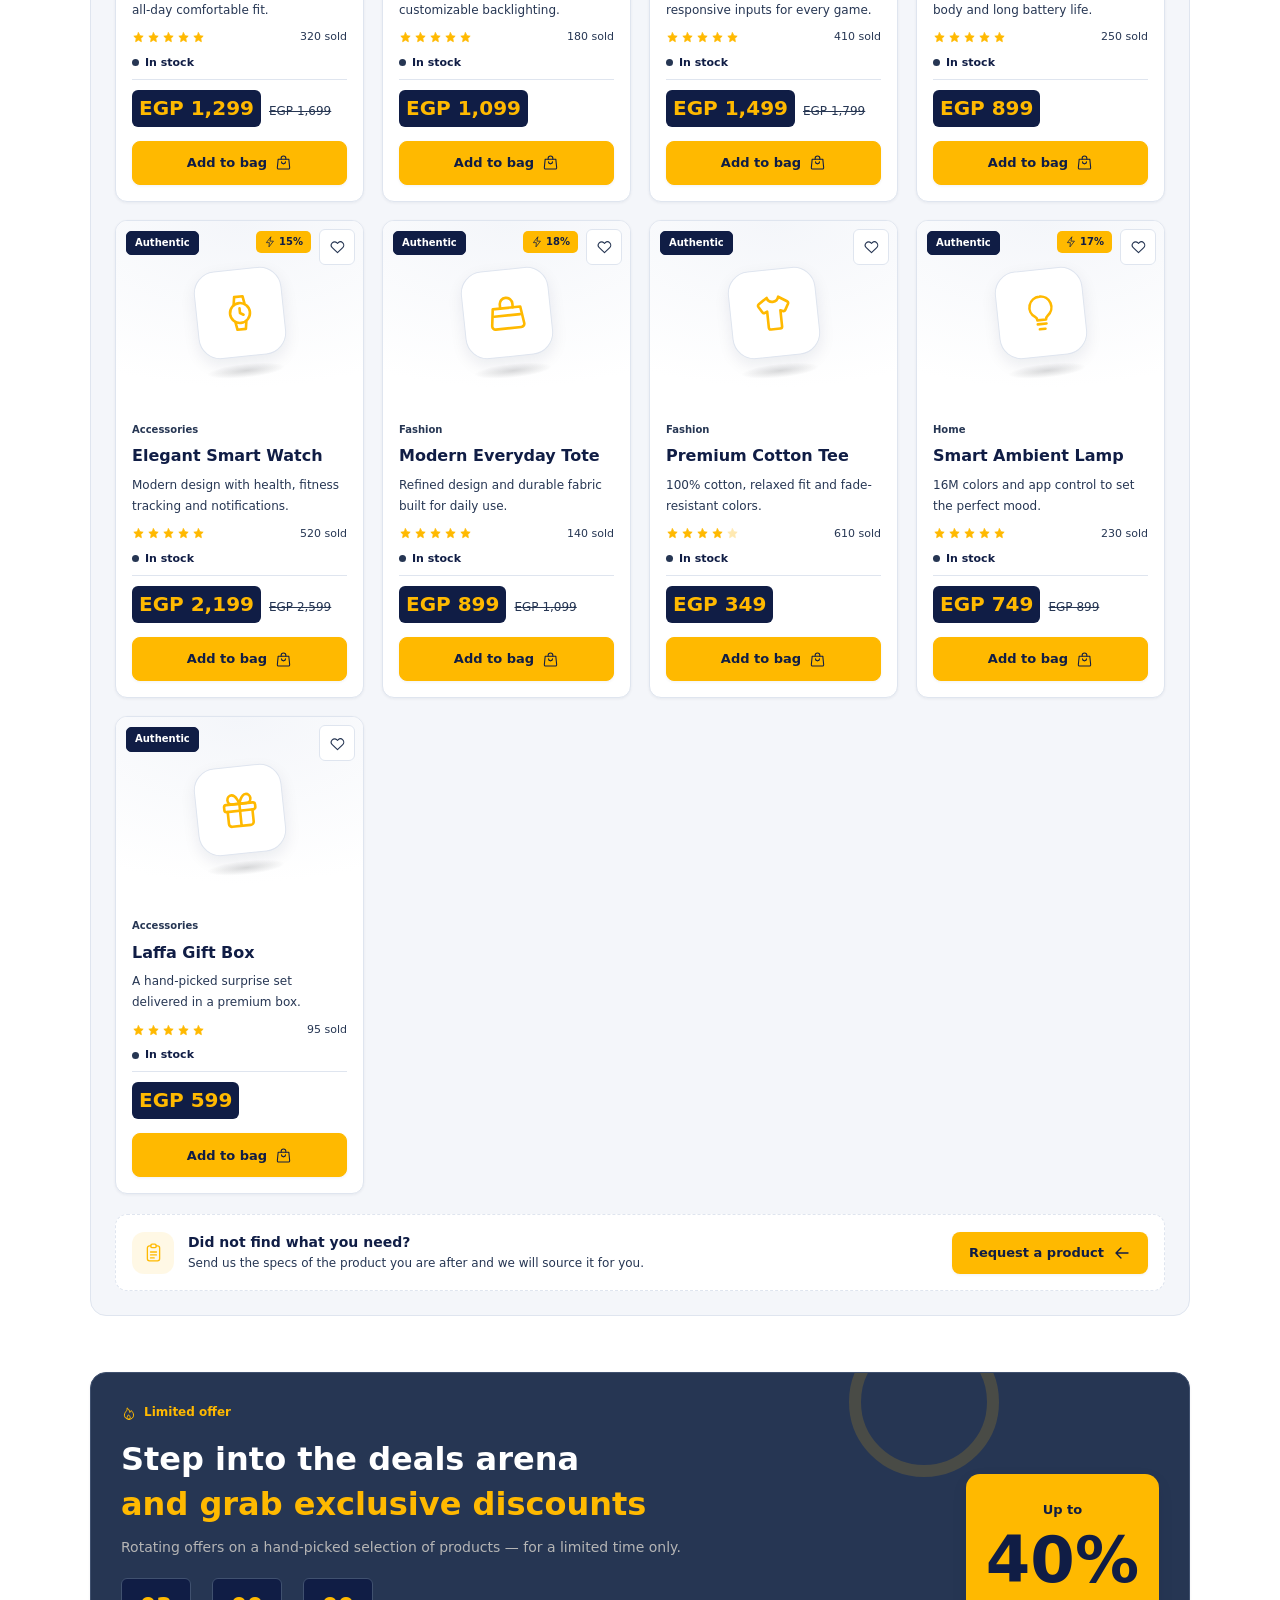
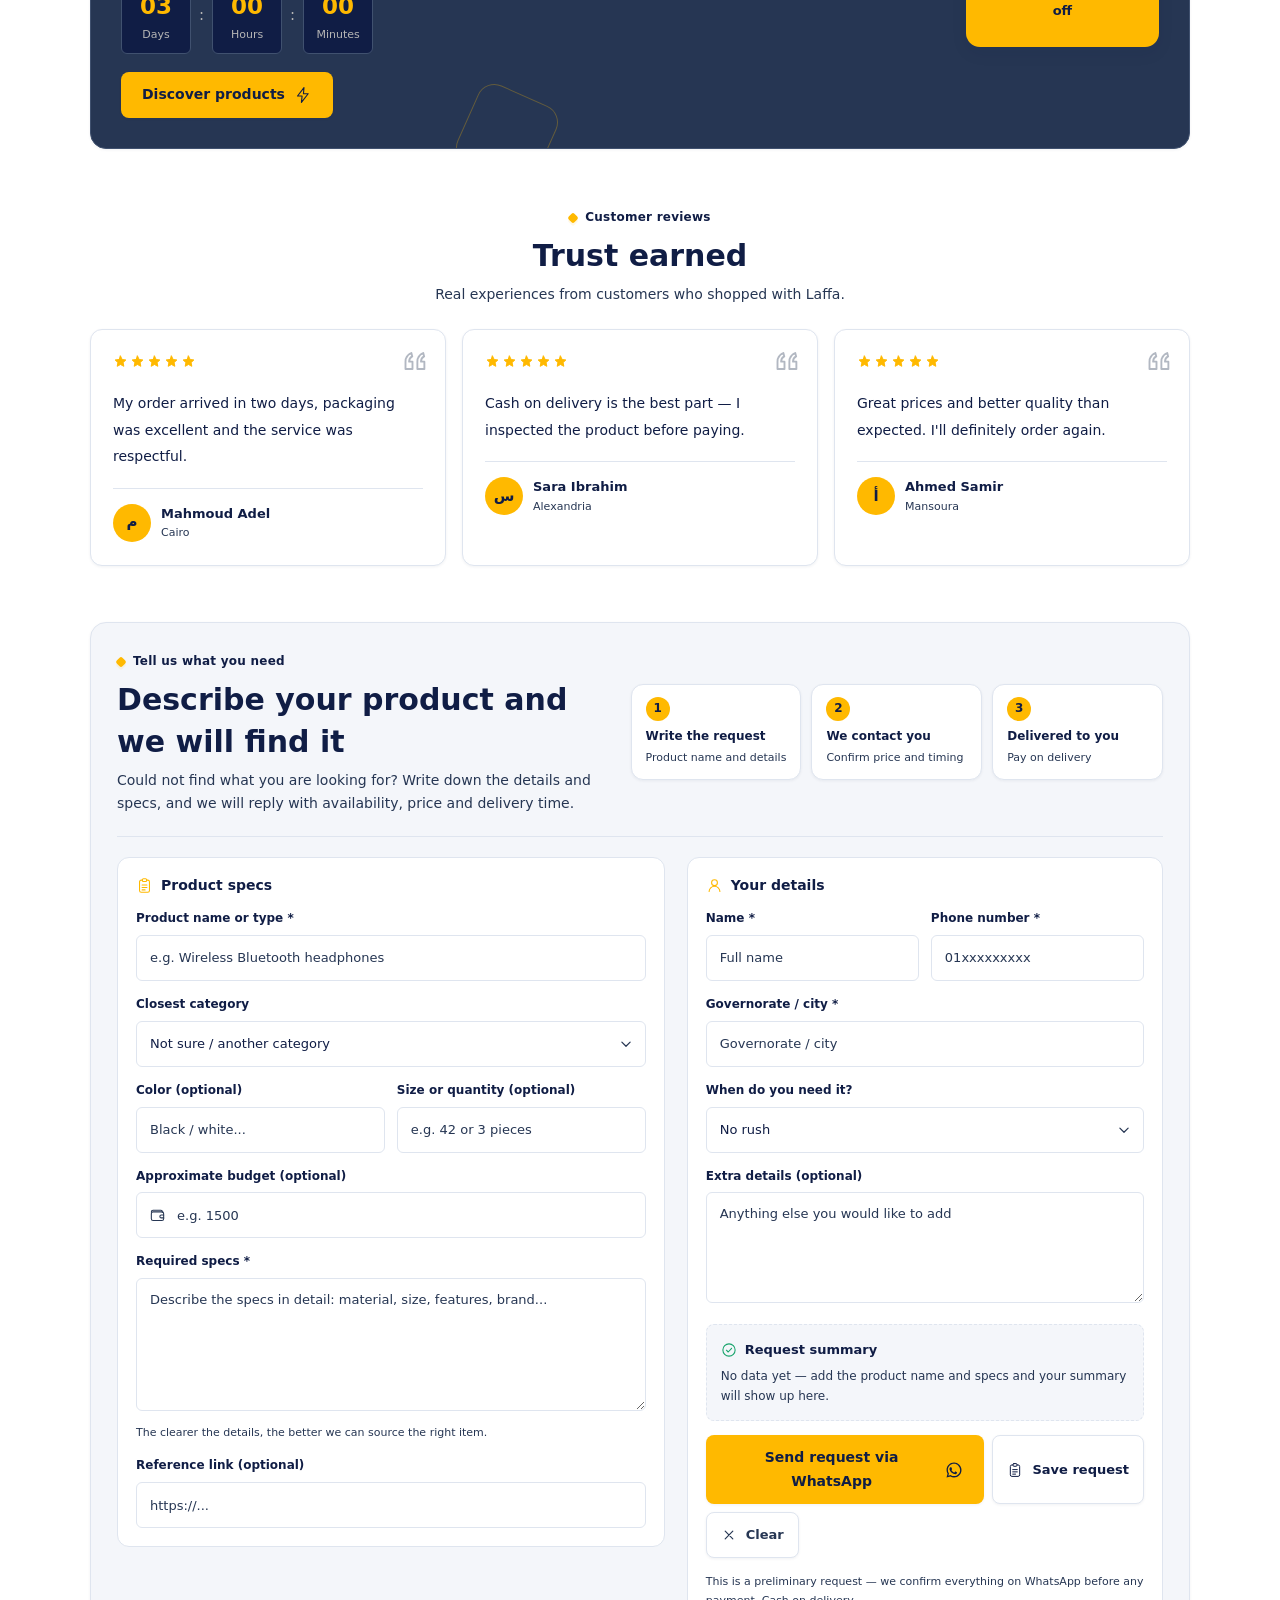
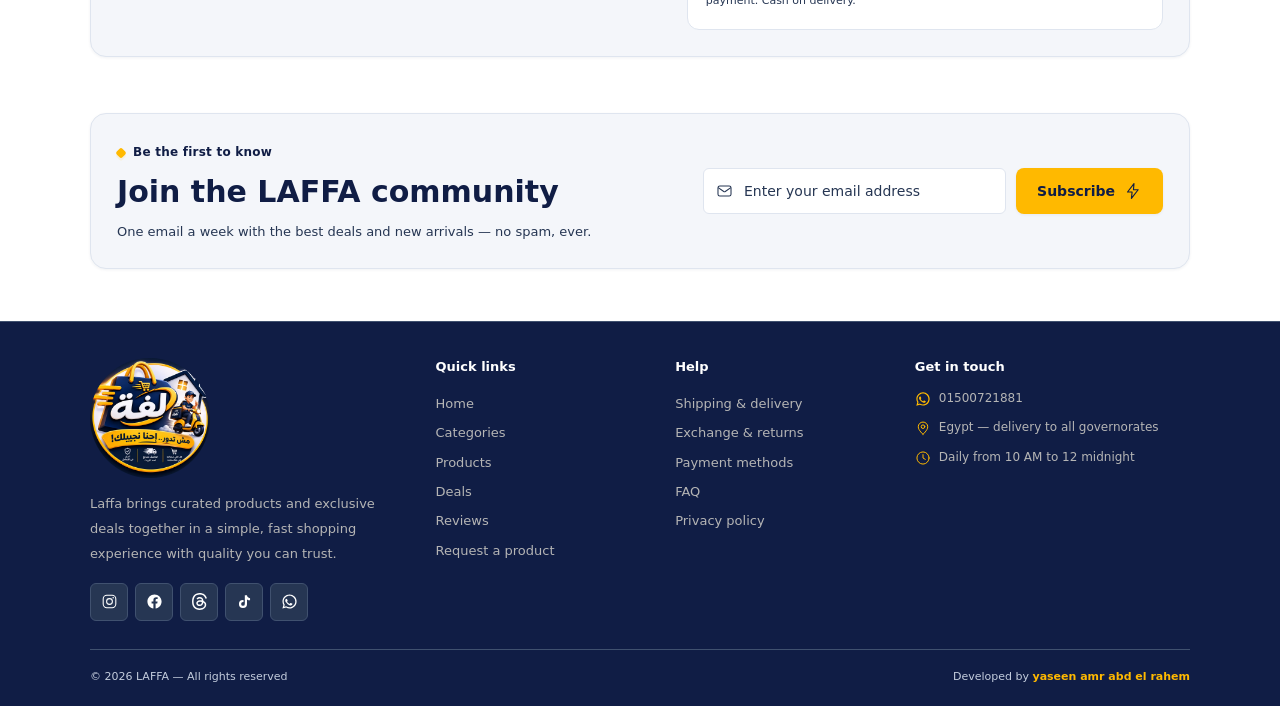
==== commit eeaba9ad: "footer: add TikTok link (@yaseen.al.omaire) Co-authored-by: arena-agent <297053741+arena-agent@users" ====
--- a/index.html
+++ b/index.html
@@ -237,6 +237,9 @@
   <symbol id="i-facebook" viewBox="0 0 24 24" fill="currentColor">
     <path d="M22 12.06C22 6.5 17.52 2 12 2S2 6.5 2 12.06c0 5.02 3.66 9.18 8.44 9.94v-7.03H7.9v-2.91h2.54V9.85c0-2.51 1.49-3.9 3.77-3.9 1.09 0 2.24.2 2.24.2v2.46h-1.26c-1.24 0-1.63.78-1.63 1.57v1.88h2.78l-.45 2.91h-2.33V22c4.78-.76 8.44-4.92 8.44-9.94Z"/>
   </symbol>
+  <symbol id="i-tiktok" viewBox="0 0 24 24" fill="currentColor">
+    <path d="M16.6 5.82A4.28 4.28 0 0 1 15.54 3h-3.09v12.4a2.59 2.59 0 1 1-2.59-2.59c.27 0 .53.04.77.12V9.79a5.66 5.66 0 0 0-.77-.05A5.69 5.69 0 1 0 15.55 15.4V9.01a7.35 7.35 0 0 0 4.3 1.38V7.3a4.28 4.28 0 0 1-3.25-1.48Z"/>
+  </symbol>
   <symbol id="i-threads" viewBox="0 0 24 24" fill="currentColor">
     <path d="M12.186 24h-.007c-3.581-.024-6.334-1.205-8.184-3.509C2.35 18.44 1.5 15.586 1.472 12.01v-.017c.03-3.579.879-6.43 2.525-8.482C5.845 1.205 8.6.024 12.18 0h.014c2.746.02 5.043.725 6.826 2.098 1.677 1.29 2.858 3.13 3.509 5.467l-2.04.569c-1.104-3.96-3.898-5.984-8.304-6.015-2.91.022-5.11.936-6.54 2.717C4.307 6.504 3.616 8.914 3.589 12c.027 3.086.718 5.496 2.057 7.164 1.43 1.783 3.631 2.698 6.54 2.717 2.623-.02 4.358-.631 5.8-2.045 1.647-1.613 1.618-3.593 1.09-4.798-.31-.71-.873-1.3-1.634-1.75-.192 1.352-.622 2.446-1.284 3.272-.886 1.102-2.14 1.704-3.73 1.79-1.202.065-2.361-.218-3.259-.801-1.063-.689-1.685-1.74-1.752-2.964-.065-1.19.408-2.285 1.33-3.082.88-.76 2.119-1.207 3.583-1.291a13.853 13.853 0 0 1 3.02.142c-.126-.742-.375-1.332-.75-1.757-.513-.586-1.308-.883-2.359-.89h-.029c-.844 0-1.992.232-2.721 1.32L7.734 7.847c.98-1.454 2.568-2.256 4.478-2.256h.044c3.194.02 5.097 1.975 5.287 5.388.108.046.216.094.321.142 1.49.7 2.58 1.761 3.154 3.07.797 1.82.871 4.79-1.548 7.158-1.85 1.81-4.094 2.628-7.277 2.65Zm1.003-11.69c-.242 0-.487.007-.739.021-1.836.103-2.98.946-2.916 2.143.067 1.256 1.452 1.839 2.784 1.767 1.224-.065 2.818-.543 3.086-3.71a10.5 10.5 0 0 0-2.215-.221Z"/>
   </symbol>
@@ -671,6 +674,7 @@
           <a href="https://www.instagram.com/pixelio36/" class="social-btn" aria-label="Instagram — @pixelio36" target="_blank" rel="noopener"><svg class="ic" aria-hidden="true"><use href="#i-instagram" /></svg></a>
           <a href="https://www.facebook.com/share/1D86vwBYcQ/" class="social-btn" aria-label="Facebook — @pixelio36" target="_blank" rel="noopener"><svg class="ic" aria-hidden="true"><use href="#i-facebook" /></svg></a>
           <a href="https://www.threads.com/@pixelio36" class="social-btn" aria-label="Threads — @pixelio36" target="_blank" rel="noopener"><svg class="ic" aria-hidden="true"><use href="#i-threads" /></svg></a>
+          <a href="https://www.tiktok.com/@yaseen.al.omaire" class="social-btn" aria-label="TikTok — @yaseen.al.omaire" target="_blank" rel="noopener"><svg class="ic" aria-hidden="true"><use href="#i-tiktok" /></svg></a>
           <a href="https://wa.me/201500721881" class="social-btn" aria-label="WhatsApp" target="_blank" rel="noopener"><svg class="ic" aria-hidden="true"><use href="#i-whatsapp" /></svg></a>
         </div>
       </div>
